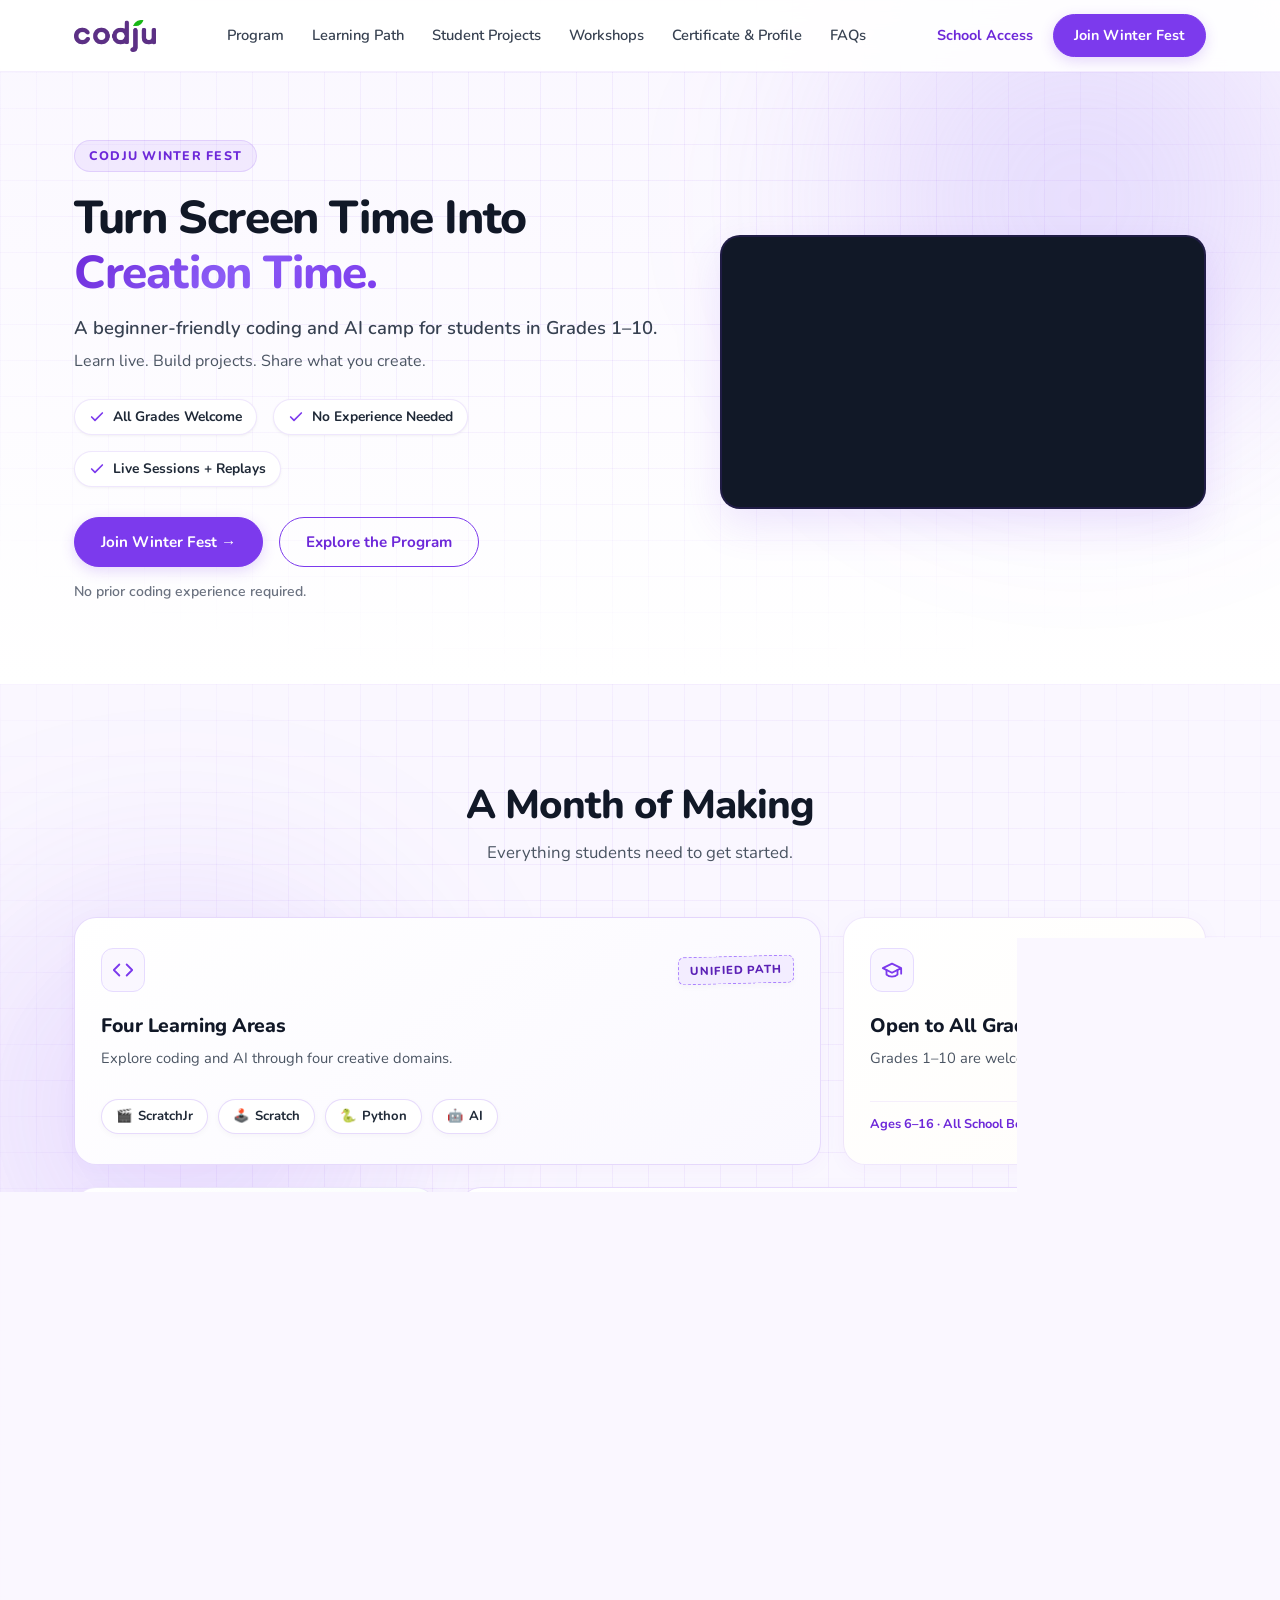
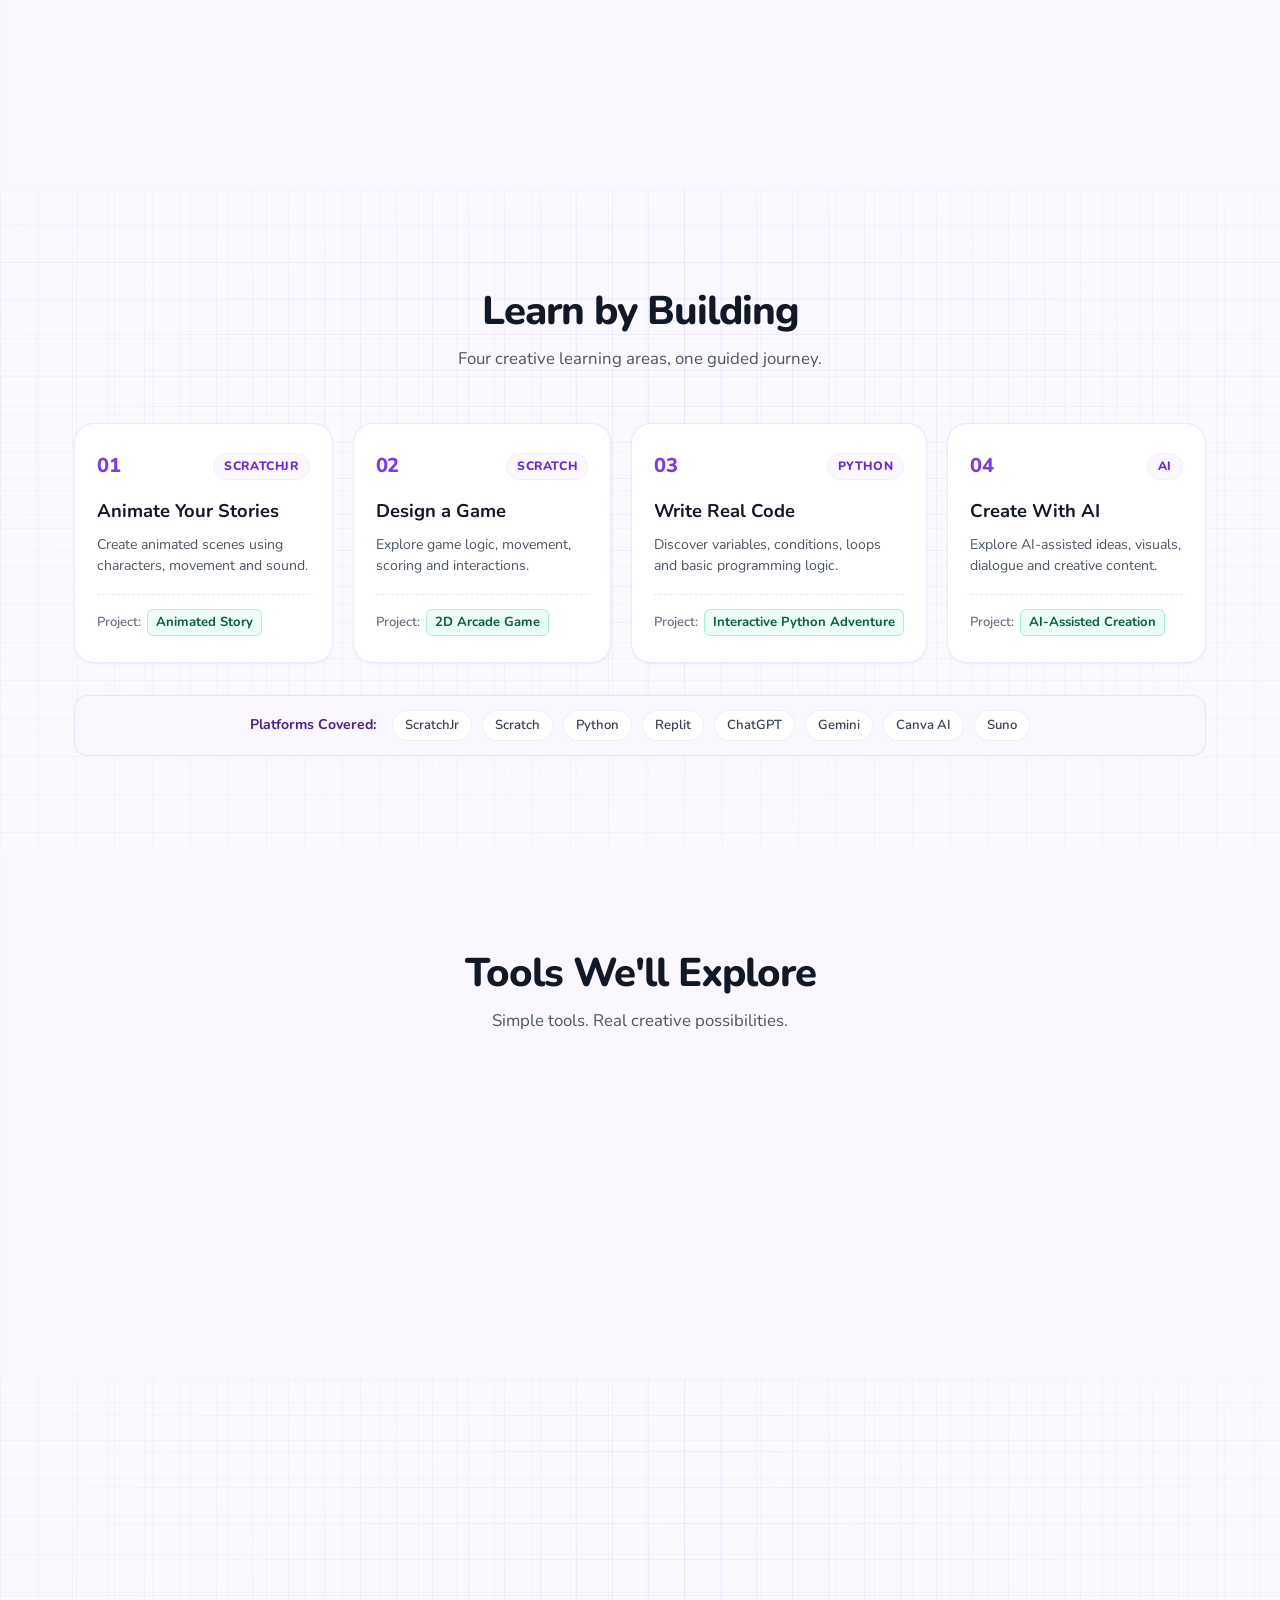
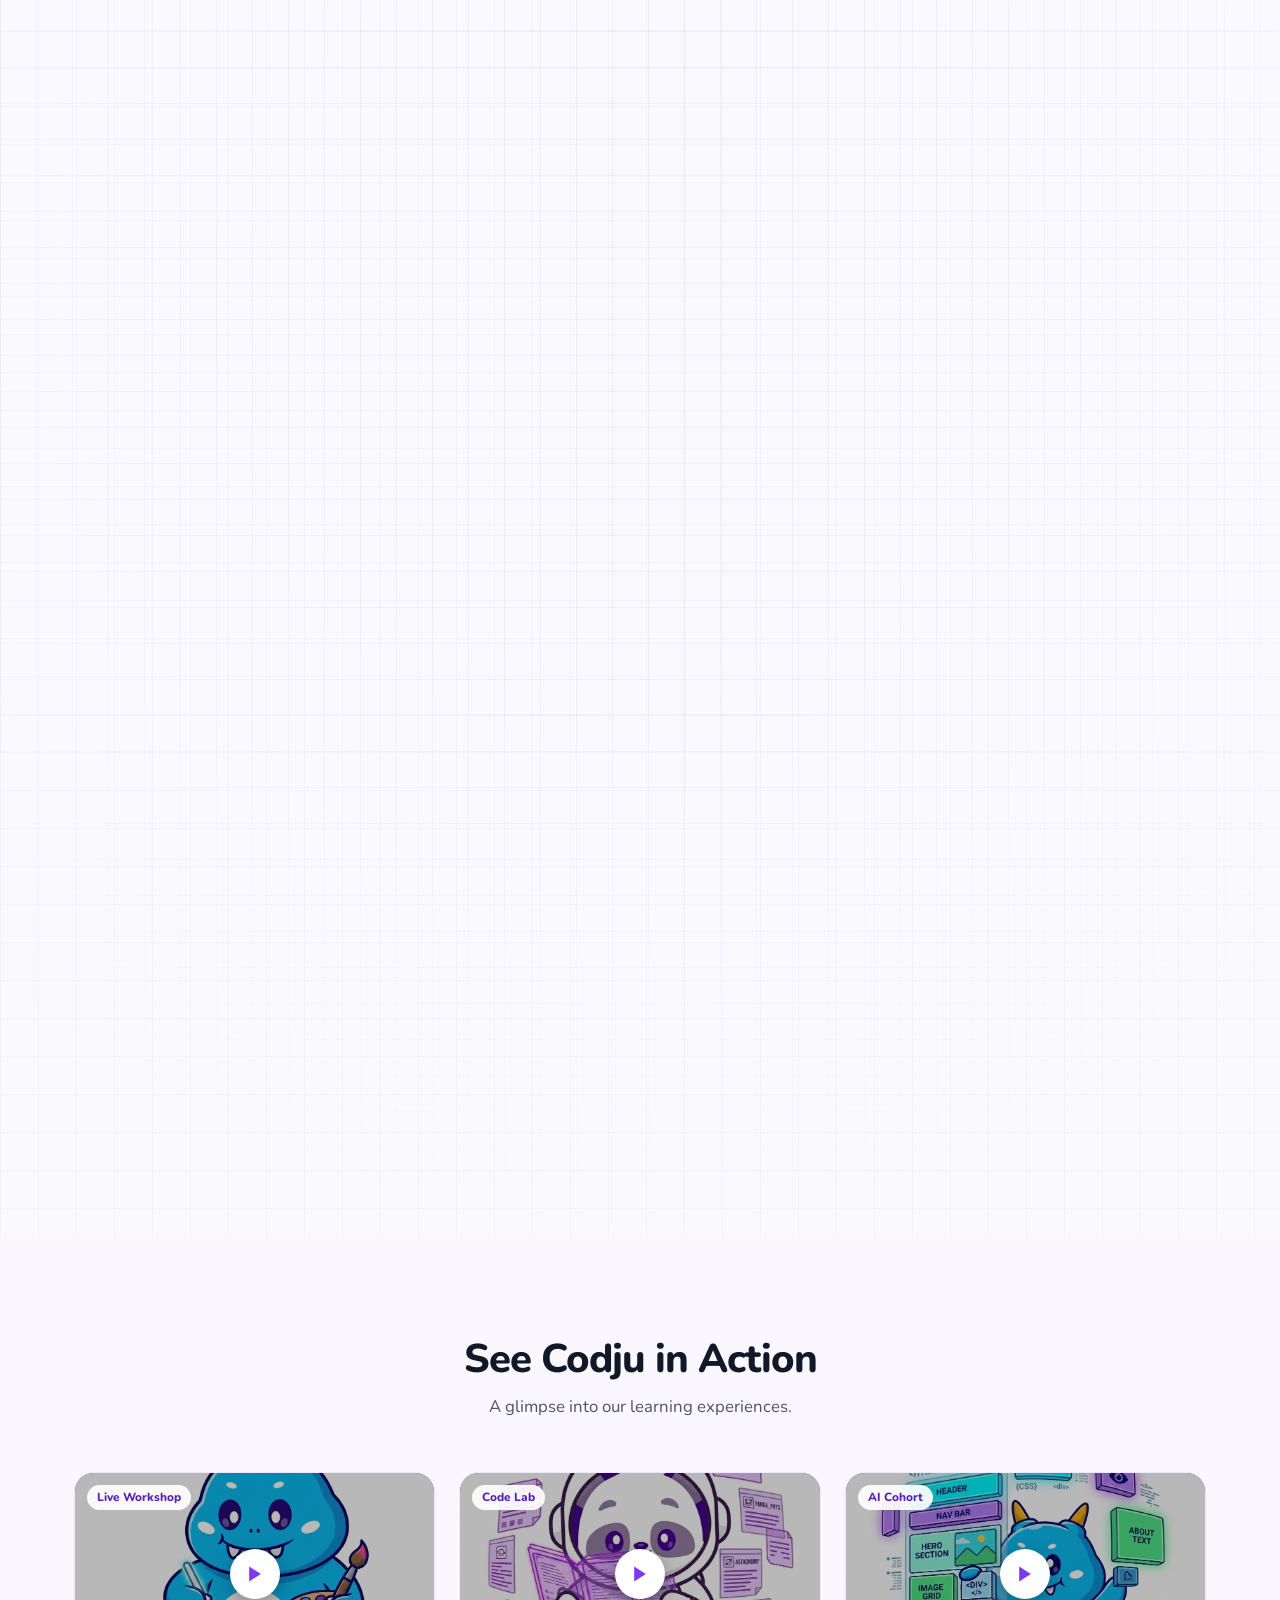
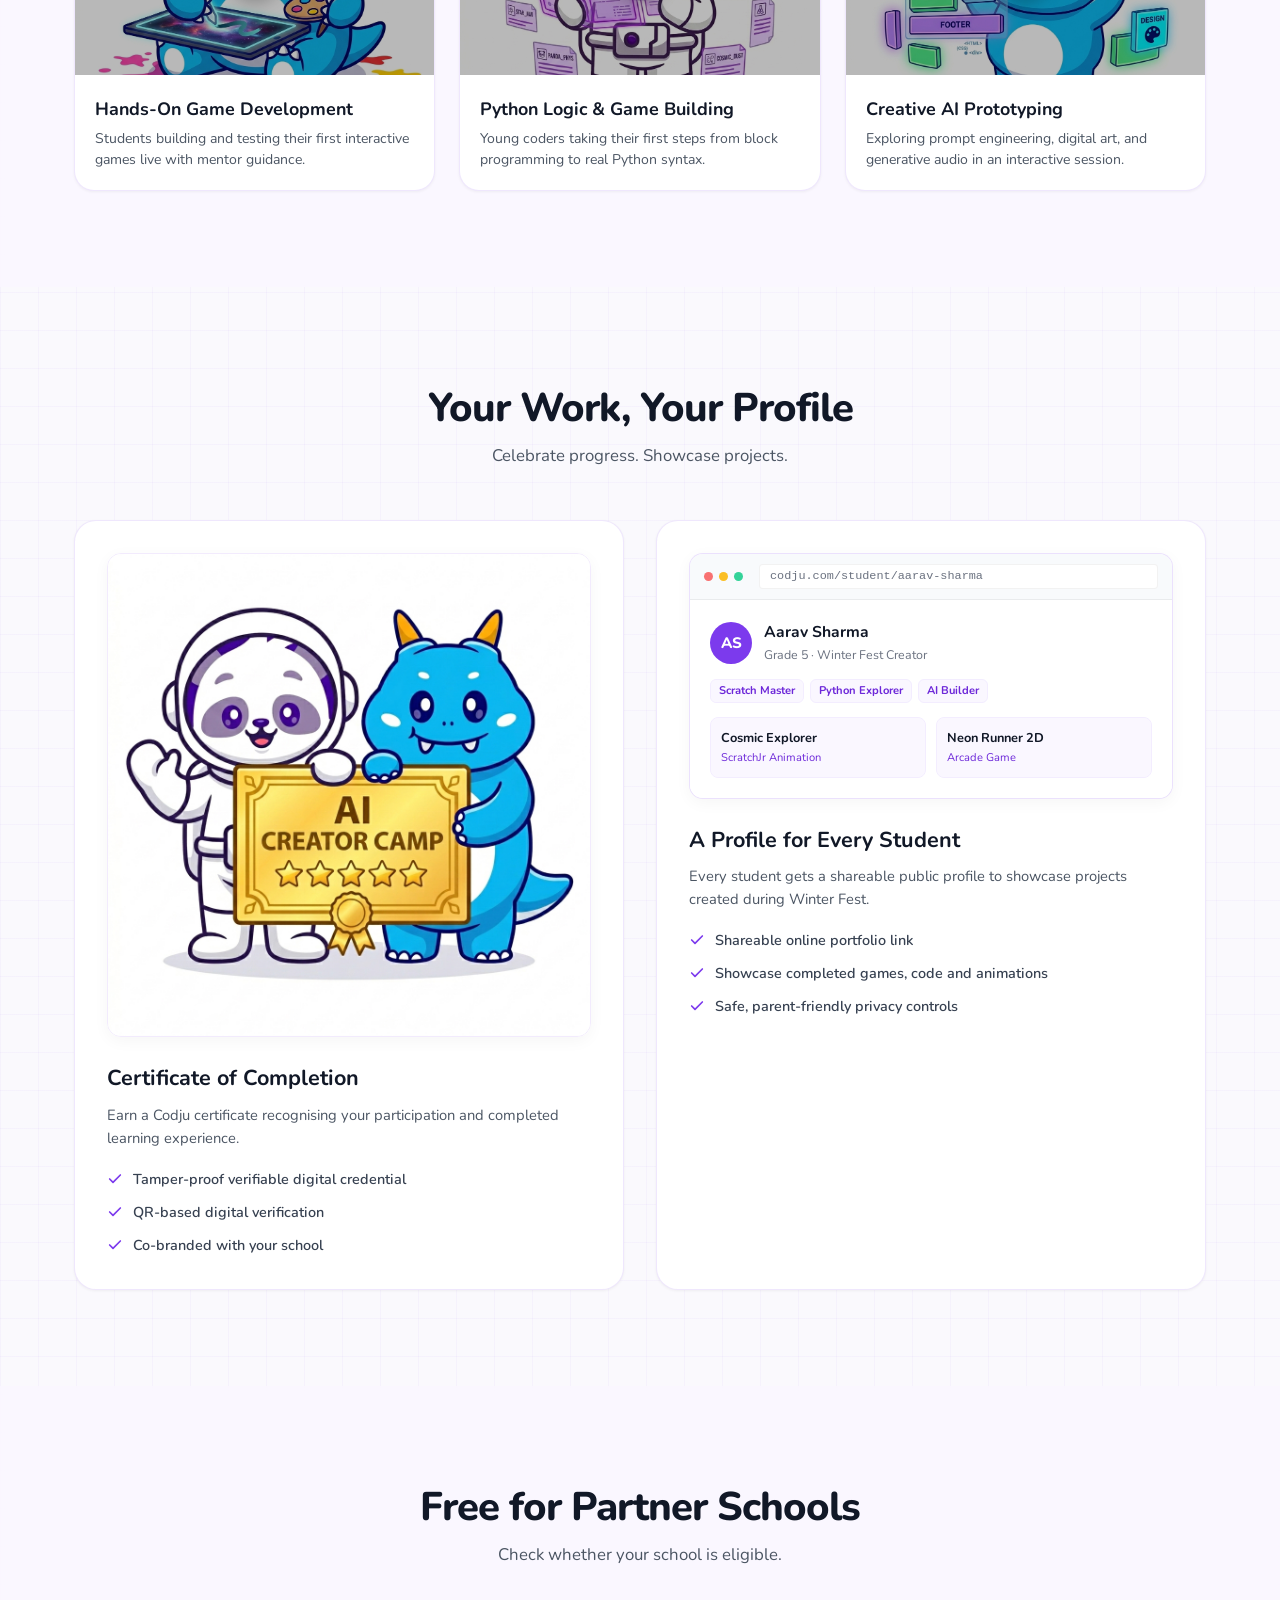
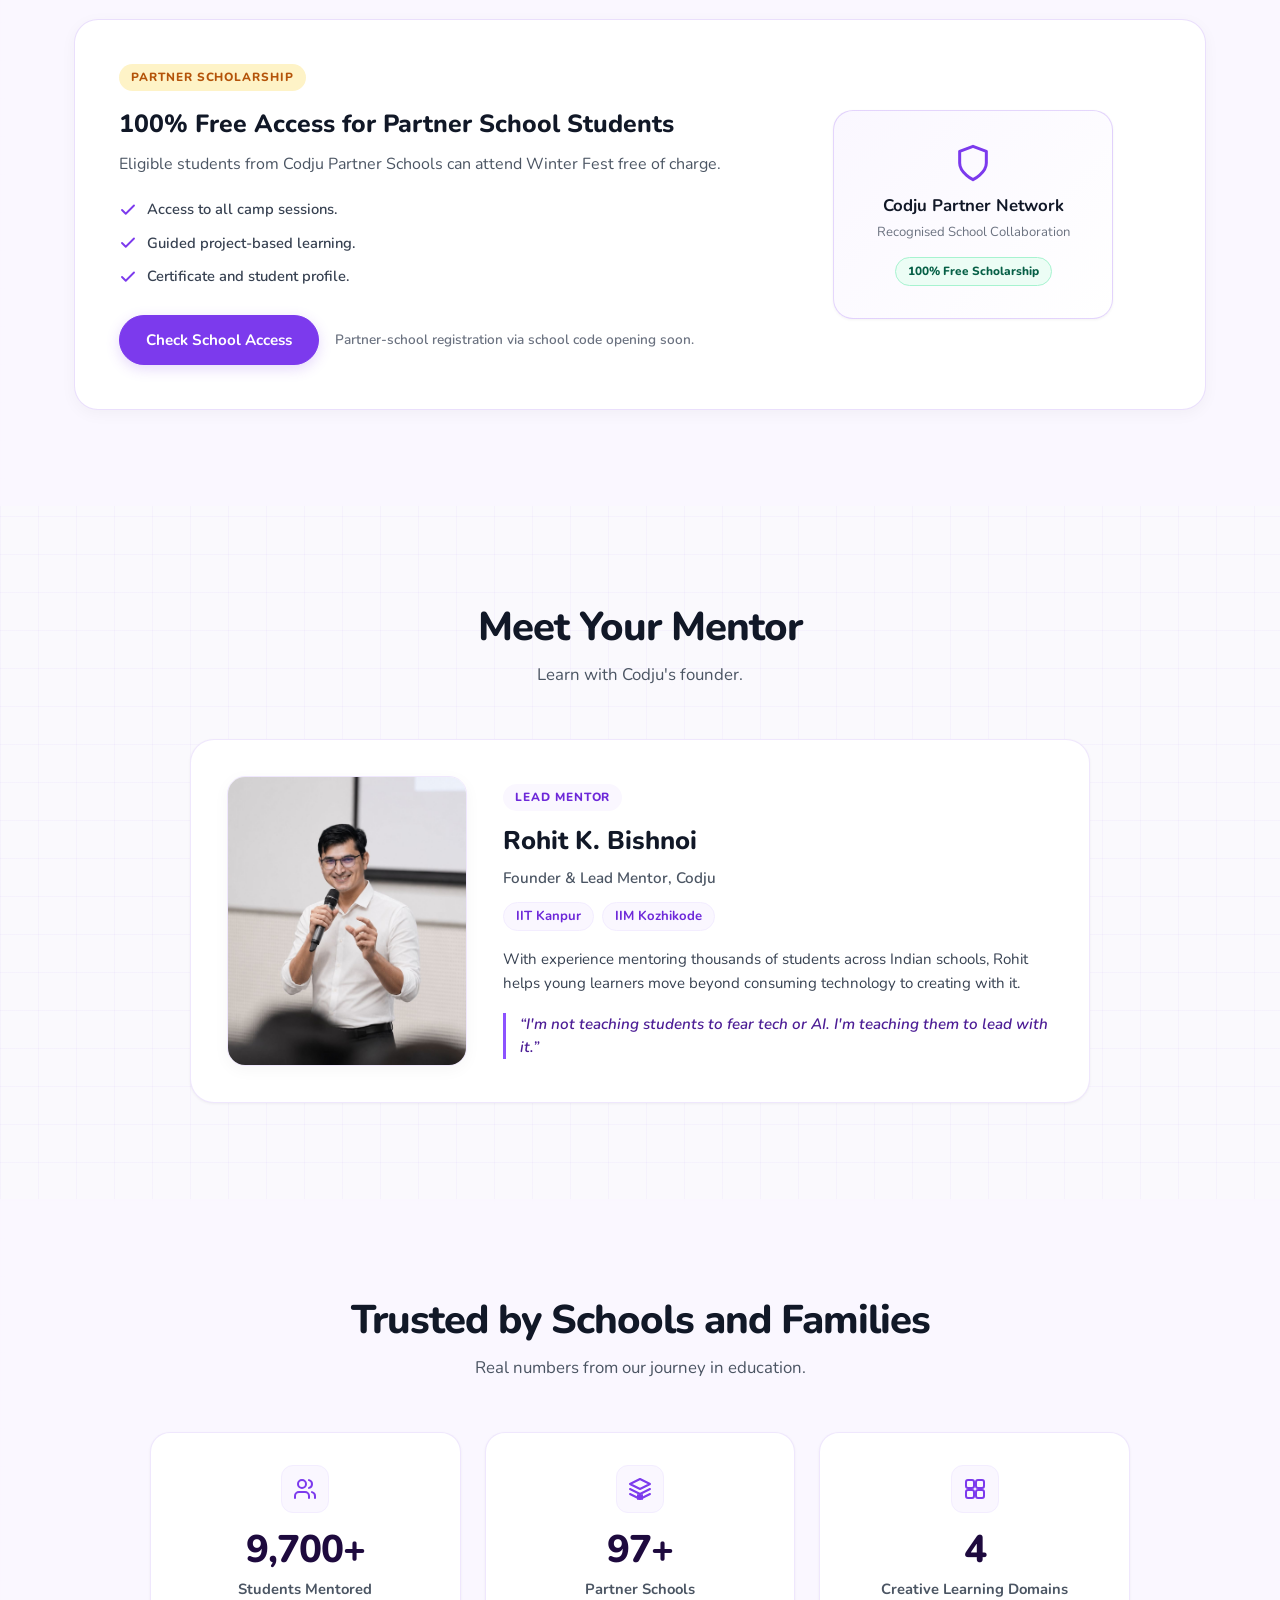
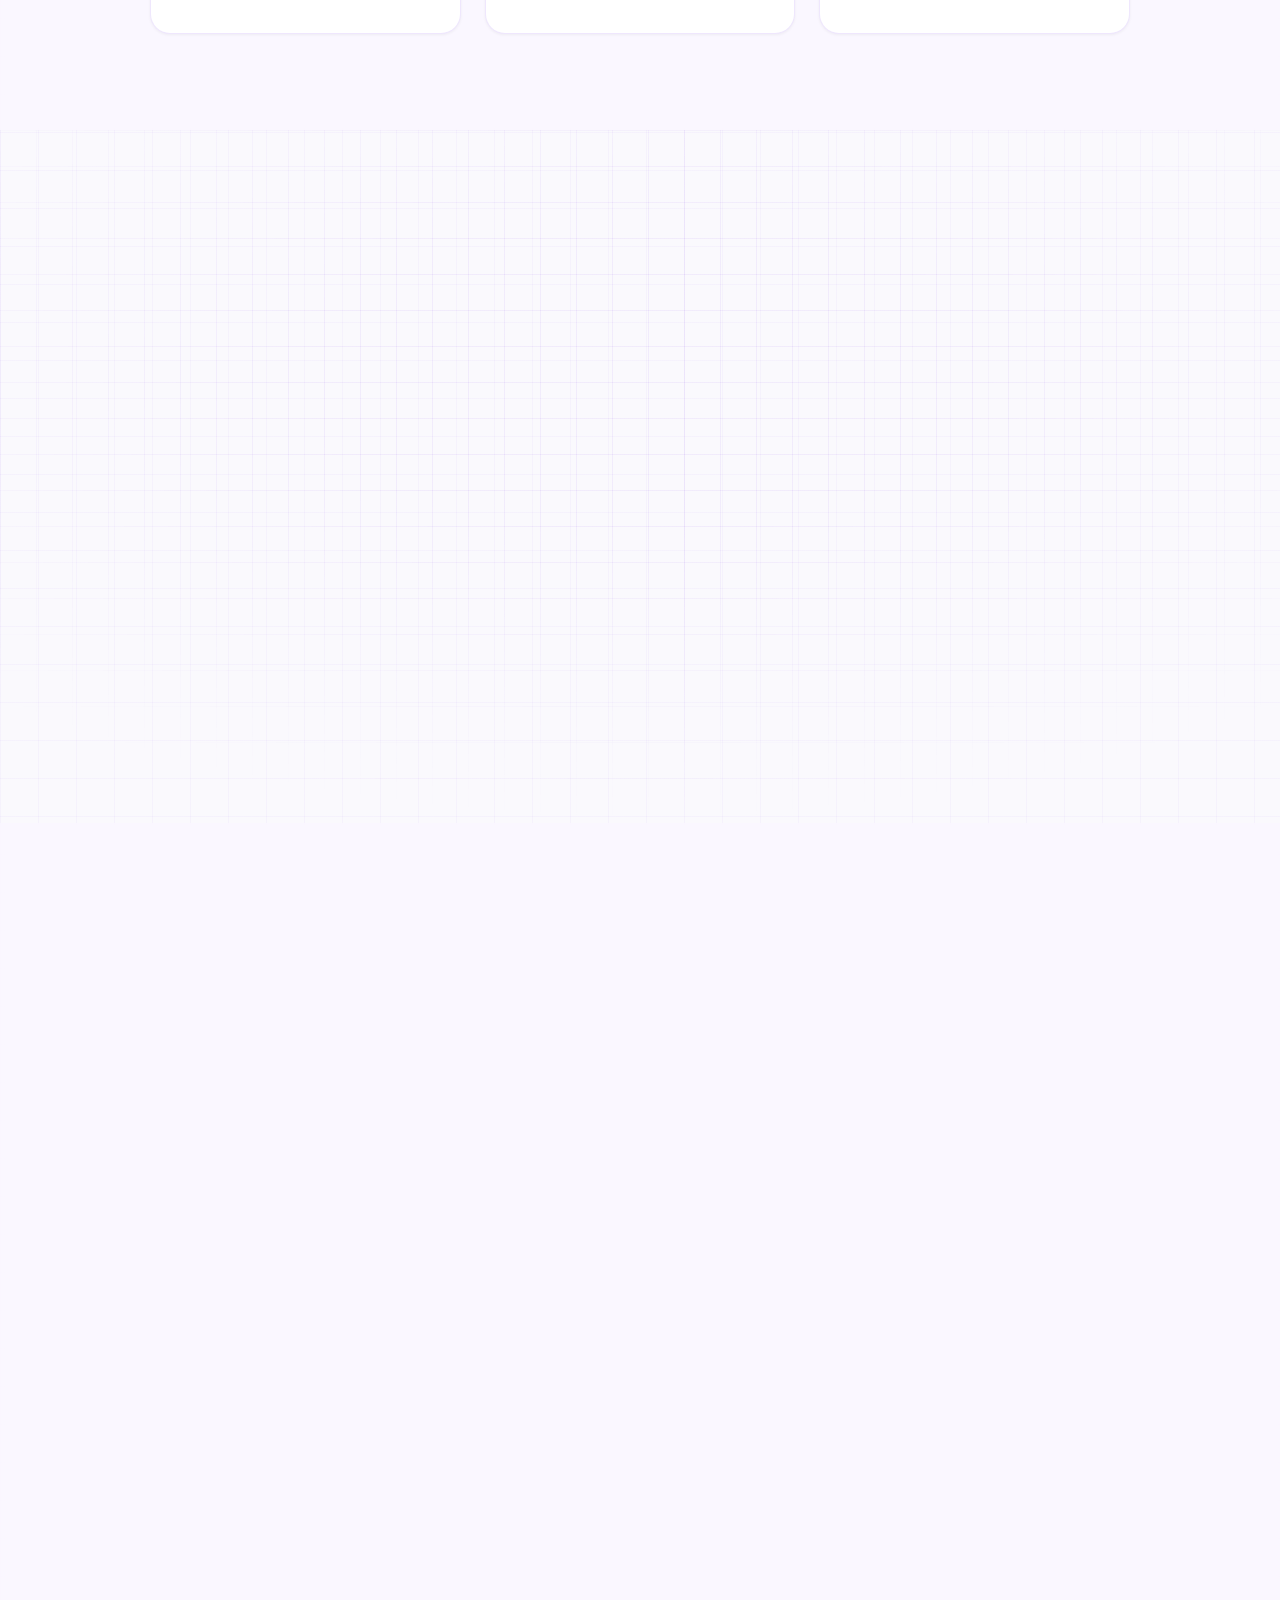
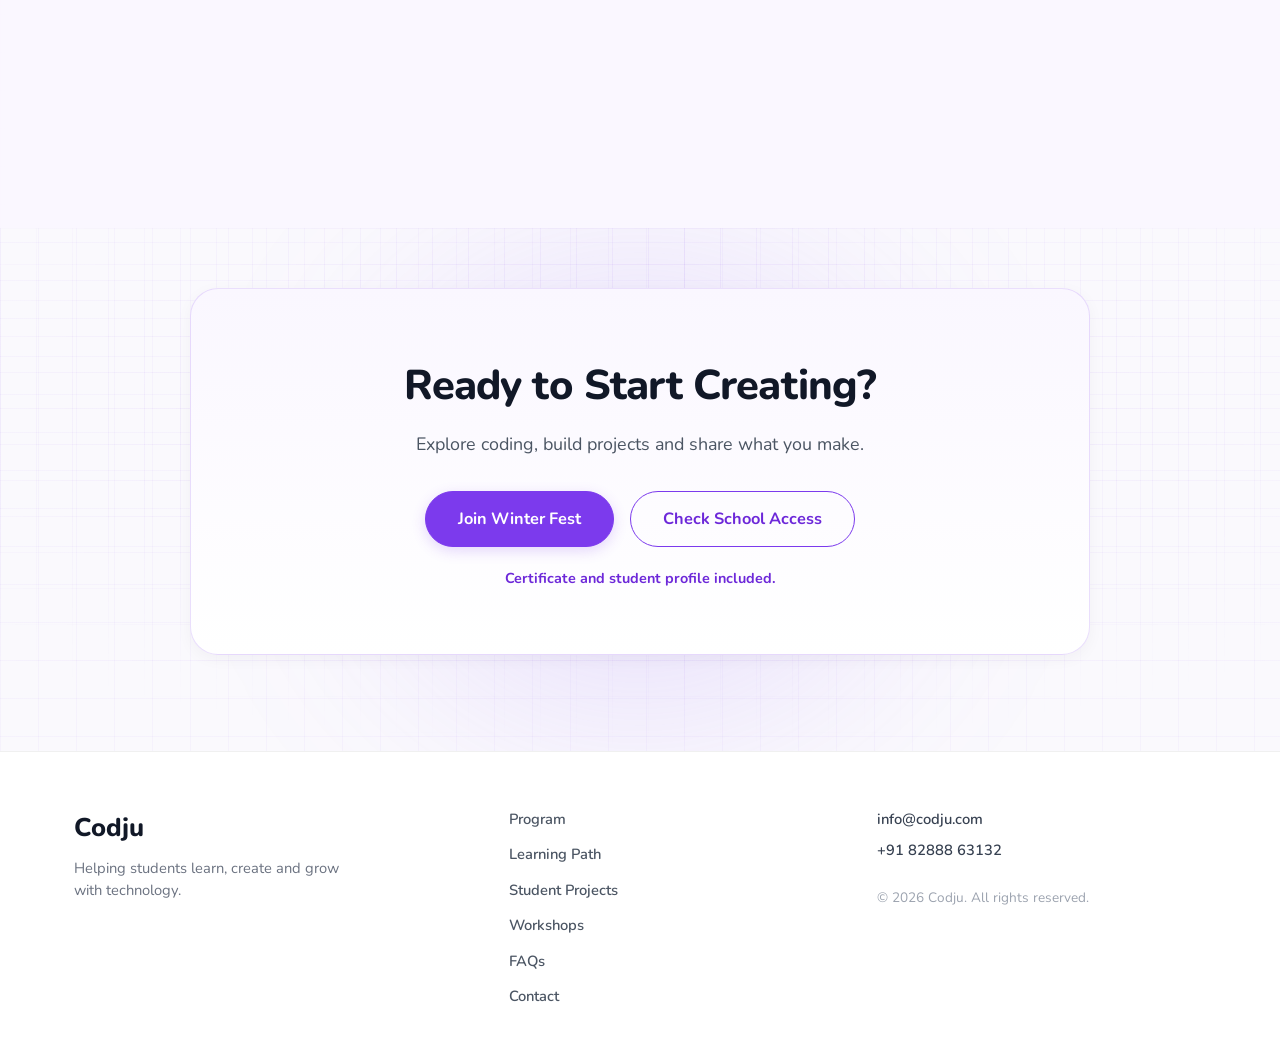
==== index.html @ 0611194a "feat: redesign program glance section into a bento collage grid with background styling" ====
<!DOCTYPE html>
<html lang="en">
<head>
  <meta charset="UTF-8" />
  <meta name="viewport" content="width=device-width, initial-scale=1.0" />
  <title>Codju Winter Fest — Turn Screen Time Into Creation Time</title>
  <meta name="description" content="Codju Winter Fest: A beginner-friendly live coding and AI camp for students in Grades 1–10. Learn ScratchJr, Scratch, Python and AI through hands-on projects." />
  <meta name="keywords" content="Codju Winter Fest, coding camp for kids, ScratchJr, Scratch, Python, AI for school students, winter coding camp, Grades 1-10" />
  <meta name="author" content="Codju" />
  <link rel="canonical" href="https://codju.com/" />
  
  <!-- Open Graph / Facebook -->
  <meta property="og:type" content="website" />
  <meta property="og:url" content="https://codju.com/" />
  <meta property="og:title" content="Codju Winter Fest — Turn Screen Time Into Creation Time" />
  <meta property="og:description" content="A beginner-friendly live coding and AI camp for students in Grades 1–10. 4–5 Live Weekend Sessions on YouTube with hands-on projects." />
  <meta property="og:image" content="assets/DP%20panda.png" />

  <!-- Twitter -->
  <meta property="twitter:card" content="summary_large_image" />
  <meta property="twitter:url" content="https://codju.com/" />
  <meta property="twitter:title" content="Codju Winter Fest — Turn Screen Time Into Creation Time" />
  <meta property="twitter:description" content="A beginner-friendly live coding and AI camp for students in Grades 1–10. 4–5 Live Weekend Sessions on YouTube with hands-on projects." />
  <meta property="twitter:image" content="assets/DP%20panda.png" />

  <!-- Structured Data / JSON-LD -->
  <script type="application/ld+json">
  [
    {
      "@context": "https://schema.org",
      "@type": "Course",
      "name": "Codju Winter Fest",
      "description": "A beginner-friendly live coding and AI camp for students in Grades 1–10 covering ScratchJr, Scratch, Python and AI in dedicated live sessions.",
      "provider": {
        "@type": "Organization",
        "name": "Codju",
        "sameAs": "https://codju.com"
      },
      "offers": {
        "@type": "Offer",
        "price": "999",
        "priceCurrency": "INR"
      }
    }
  ]
  </script>

  <!-- Google Font: Nunito -->
  <link rel="preconnect" href="https://fonts.googleapis.com" />
  <link rel="preconnect" href="https://fonts.gstatic.com" crossorigin />
  <link href="https://fonts.googleapis.com/css2?family=Nunito:wght@400;600;700;800&display=swap" rel="stylesheet" />

  <link rel="stylesheet" href="index.css" />
  <link rel="icon" type="image/png" href="assets/DP%20panda.png" />
</head>
<body>

  <!-- ========== NAVIGATION ========== -->
  <nav class="nav" id="nav">
    <div class="nav__inner">
      <a href="#" class="nav__logo">
        <img src="assets/logo.png" alt="Codju Logo" class="nav__logo-img" />
      </a>

      <ul class="nav__links">
        <li><a href="#program">Program</a></li>
        <li><a href="#curriculum">Learning Path</a></li>
        <li><a href="#projects">Student Projects</a></li>
        <li><a href="#workshops">Workshops</a></li>
        <li><a href="#recognition">Certificate & Profile</a></li>
        <li><a href="#faq">FAQs</a></li>
      </ul>

      <div class="nav__cta">
        <a href="#partner-schools" class="nav__school-link">School Access</a>
        <a href="#pricing" class="btn btn--primary btn--nav">Join Winter Fest</a>
        <button class="nav__mobile-toggle" id="mobileToggle" aria-label="Toggle navigation menu">
          <span></span>
          <span></span>
          <span></span>
        </button>
      </div>
    </div>

    <!-- Mobile Navigation Drawer -->
    <div class="nav__mobile-menu" id="mobileMenu">
      <a href="#program">Program</a>
      <a href="#curriculum">Learning Path</a>
      <a href="#projects">Student Projects</a>
      <a href="#workshops">Workshops</a>
      <a href="#recognition">Certificate & Profile</a>
      <a href="#faq">FAQs</a>
      <a href="#partner-schools" class="nav__mobile-school">School Access</a>
      <a href="#pricing" class="btn btn--primary" style="margin-top: 12px; text-align: center;">Join Winter Fest</a>
    </div>
  </nav>

  <!-- ========== HERO SECTION ========== -->
  <section class="hero" id="hero">
    <div class="bg-grid"></div>
    <div class="ambient-glow ambient-glow--hero"></div>
    <div class="container">
      <div class="hero__grid">
        <!-- Left Column: Copy & CTAs -->
        <div class="hero__content reveal">
          <div class="hero__eyebrow-tag">CODJU WINTER FEST</div>
          <h1 class="hero__title">Turn Screen Time Into <span class="text-accent-purple">Creation Time.</span></h1>
          <p class="hero__subtitle">A beginner-friendly coding and AI camp for students in Grades 1–10.</p>
          <p class="hero__supporting">Learn live. Build projects. Share what you create.</p>

          <!-- 3 Short Trust Points -->
          <div class="hero__trust-points">
            <div class="trust-point">
              <svg aria-hidden="true" xmlns="http://www.w3.org/2000/svg" width="16" height="16" viewBox="0 0 24 24" fill="none" stroke="currentColor" stroke-width="2.5" stroke-linecap="round" stroke-linejoin="round" class="trust-icon"><polyline points="20 6 9 17 4 12"/></svg>
              <span>All Grades Welcome</span>
            </div>
            <div class="trust-point">
              <svg aria-hidden="true" xmlns="http://www.w3.org/2000/svg" width="16" height="16" viewBox="0 0 24 24" fill="none" stroke="currentColor" stroke-width="2.5" stroke-linecap="round" stroke-linejoin="round" class="trust-icon"><polyline points="20 6 9 17 4 12"/></svg>
              <span>No Experience Needed</span>
            </div>
            <div class="trust-point">
              <svg aria-hidden="true" xmlns="http://www.w3.org/2000/svg" width="16" height="16" viewBox="0 0 24 24" fill="none" stroke="currentColor" stroke-width="2.5" stroke-linecap="round" stroke-linejoin="round" class="trust-icon"><polyline points="20 6 9 17 4 12"/></svg>
              <span>Live Sessions + Replays</span>
            </div>
          </div>

          <!-- CTAs -->
          <div class="hero__cta-group">
            <a href="#pricing" class="btn btn--primary btn--hero">Join Winter Fest &rarr;</a>
            <a href="#program" class="btn btn--outline btn--hero">Explore the Program</a>
          </div>
          <p class="hero__reassurance">No prior coding experience required.</p>
        </div>

        <!-- Right Column: Workshop Video / Student Creation Visual -->
        <div class="hero__visual reveal reveal-delay-1">
          <div class="hero__video-wrapper">
            <iframe id="hero-youtube-video" width="100%" height="100%" src="https://www.youtube.com/embed/xoCqW-ngJDQ?enablejsapi=1&controls=1&rel=0&vq=hd1080&playsinline=1&autoplay=1&mute=1" title="Codju Winter Fest Workshop Preview" frameborder="0" allow="accelerometer; autoplay; clipboard-write; encrypted-media; gyroscope; picture-in-picture; web-share" referrerpolicy="strict-origin-when-cross-origin" allowfullscreen></iframe>
          </div>
        </div>
      </div>
    </div>
  </section>

  <!-- ========== PROGRAM AT A GLANCE (Collage Bento Layout) ========== -->
  <section class="section section--light" id="program">
    <div class="bg-grid"></div>
    <div class="ambient-glow ambient-glow--program"></div>
    <div class="container">
      <div class="section-header reveal">
        <h2 class="section-header__title">A Month of Making</h2>
        <p class="section-header__subtitle">Everything students need to get started.</p>
      </div>

      <!-- Collage Bento Grid -->
      <div class="collage-grid">
        
        <!-- Collage Card 1 (Span 4 of 6: Four Learning Areas) -->
        <div class="collage-card collage-card--featured reveal">
          <div class="collage-card__top">
            <div class="collage-card__icon">
              <svg aria-hidden="true" xmlns="http://www.w3.org/2000/svg" width="22" height="22" viewBox="0 0 24 24" fill="none" stroke="currentColor" stroke-width="2" stroke-linecap="round" stroke-linejoin="round"><polyline points="16 18 22 12 16 6"/><polyline points="8 6 2 12 8 18"/></svg>
            </div>
            <span class="collage-sticker collage-sticker--purple">UNIFIED PATH</span>
          </div>
          <h3 class="collage-card__title">Four Learning Areas</h3>
          <p class="collage-card__desc">Explore coding and AI through four creative domains.</p>
          
          <!-- Collage Interactive Strip -->
          <div class="collage-strip">
            <div class="collage-pill"><span>🎬</span> ScratchJr</div>
            <div class="collage-pill"><span>🕹️</span> Scratch</div>
            <div class="collage-pill"><span>🐍</span> Python</div>
            <div class="collage-pill"><span>🤖</span> AI</div>
          </div>
        </div>

        <!-- Collage Card 2 (Span 2 of 6: Open to All Grades) -->
        <div class="collage-card collage-card--badge-heavy reveal reveal-delay-1">
          <div class="collage-card__top">
            <div class="collage-card__icon">
              <svg aria-hidden="true" xmlns="http://www.w3.org/2000/svg" width="22" height="22" viewBox="0 0 24 24" fill="none" stroke="currentColor" stroke-width="2" stroke-linecap="round" stroke-linejoin="round"><path d="M22 10v6M2 10l10-5 10 5-10 5z"/><path d="M6 12v5c3 3 9 3 12 0v-5"/></svg>
            </div>
            <span class="collage-sticker collage-sticker--amber">GRADES 1–10</span>
          </div>
          <h3 class="collage-card__title">Open to All Grades</h3>
          <p class="collage-card__desc">Grades 1–10 are welcome.</p>
          <div class="collage-mini-note">Ages 6–16 · All School Boards</div>
        </div>

        <!-- Collage Card 3 (Span 2 of 6: Beginner Friendly) -->
        <div class="collage-card reveal reveal-delay-2">
          <div class="collage-card__top">
            <div class="collage-card__icon">
              <svg aria-hidden="true" xmlns="http://www.w3.org/2000/svg" width="22" height="22" viewBox="0 0 24 24" fill="none" stroke="currentColor" stroke-width="2" stroke-linecap="round" stroke-linejoin="round"><polygon points="12 2 15.09 8.26 22 9.27 17 14.14 18.18 21.02 12 17.77 5.82 21.02 7 14.14 2 9.27 8.91 8.26 12 2"/></svg>
            </div>
            <span class="collage-sticker collage-sticker--green">ZERO EXPERIENCE</span>
          </div>
          <h3 class="collage-card__title">Beginner Friendly</h3>
          <p class="collage-card__desc">Start without coding experience.</p>
          <div class="collage-mini-note">Step-by-Step Fundamentals</div>
        </div>

        <!-- Collage Card 4 (Span 4 of 6: Projects & Recognition) -->
        <div class="collage-card collage-card--featured reveal reveal-delay-3">
          <div class="collage-card__top">
            <div class="collage-card__icon">
              <svg aria-hidden="true" xmlns="http://www.w3.org/2000/svg" width="22" height="22" viewBox="0 0 24 24" fill="none" stroke="currentColor" stroke-width="2" stroke-linecap="round" stroke-linejoin="round"><circle cx="12" cy="8" r="6"/><path d="M15.477 12.89 17 22l-5-3-5 3 1.523-9.11"/></svg>
            </div>
            <span class="collage-sticker collage-sticker--purple">TANGIBLE PROOF</span>
          </div>
          <h3 class="collage-card__title">Projects & Recognition</h3>
          <p class="collage-card__desc">Showcase your work and progress with verified credentials.</p>
          
          <div class="collage-stickers-wrap">
            <span class="collage-badge-sticker collage-badge-sticker--1">📜 QR-Verified Certificate</span>
            <span class="collage-badge-sticker collage-badge-sticker--2">🌟 Public Student Profile</span>
          </div>
        </div>

        <!-- Collage Card 5 (Span 3 of 6: Live Weekend Sessions) -->
        <div class="collage-card reveal">
          <div class="collage-card__top">
            <div class="collage-card__icon">
              <svg aria-hidden="true" xmlns="http://www.w3.org/2000/svg" width="22" height="22" viewBox="0 0 24 24" fill="none" stroke="currentColor" stroke-width="2" stroke-linecap="round" stroke-linejoin="round"><rect width="20" height="15" x="2" y="3" rx="2"/><polyline points="8 21 12 17 16 21"/></svg>
            </div>
            <div class="live-status-pill">
              <span class="live-status-dot"></span>
              <span>LIVE ON YOUTUBE</span>
            </div>
          </div>
          <h3 class="collage-card__title">Live Weekend Sessions</h3>
          <p class="collage-card__desc">Learn with guided instruction.</p>
          <div class="collage-mini-note">Interactive Live Chat & Q&A</div>
        </div>

        <!-- Collage Card 6 (Span 3 of 6: Replay Access) -->
        <div class="collage-card reveal reveal-delay-1">
          <div class="collage-card__top">
            <div class="collage-card__icon">
              <svg aria-hidden="true" xmlns="http://www.w3.org/2000/svg" width="22" height="22" viewBox="0 0 24 24" fill="none" stroke="currentColor" stroke-width="2" stroke-linecap="round" stroke-linejoin="round"><circle cx="12" cy="12" r="10"/><polyline points="12 6 12 12 16 14"/></svg>
            </div>
            <span class="collage-sticker collage-sticker--gray">24/7 ACCESS</span>
          </div>
          <h3 class="collage-card__title">Replay Access</h3>
          <p class="collage-card__desc">Revisit lessons whenever needed.</p>
          <div class="collage-mini-note">Watch at Your Own Pace</div>
        </div>

      </div>
    </div>
  </section>

  <!-- ========== LEARNING PATH ========== -->
  <section class="section" id="curriculum">
    <div class="bg-grid"></div>
    <div class="container">
      <div class="section-header reveal">
        <h2 class="section-header__title">Learn by Building</h2>
        <p class="section-header__subtitle">Four creative learning areas, one guided journey.</p>
      </div>

      <!-- 4 Stages Grid -->
      <div class="learning-stages-grid">
        <!-- Stage 01 -->
        <div class="stage-card reveal">
          <div class="stage-card__header">
            <span class="stage-card__number">01</span>
            <span class="stage-card__domain">ScratchJr</span>
          </div>
          <h3 class="stage-card__title">Animate Your Stories</h3>
          <p class="stage-card__desc">Create animated scenes using characters, movement and sound.</p>
          <div class="stage-card__outcome">
            <span class="outcome-label">Project:</span>
            <span class="outcome-value">Animated Story</span>
          </div>
        </div>

        <!-- Stage 02 -->
        <div class="stage-card reveal reveal-delay-1">
          <div class="stage-card__header">
            <span class="stage-card__number">02</span>
            <span class="stage-card__domain">Scratch</span>
          </div>
          <h3 class="stage-card__title">Design a Game</h3>
          <p class="stage-card__desc">Explore game logic, movement, scoring and interactions.</p>
          <div class="stage-card__outcome">
            <span class="outcome-label">Project:</span>
            <span class="outcome-value">2D Arcade Game</span>
          </div>
        </div>

        <!-- Stage 03 -->
        <div class="stage-card reveal reveal-delay-2">
          <div class="stage-card__header">
            <span class="stage-card__number">03</span>
            <span class="stage-card__domain">Python</span>
          </div>
          <h3 class="stage-card__title">Write Real Code</h3>
          <p class="stage-card__desc">Discover variables, conditions, loops and basic programming logic.</p>
          <div class="stage-card__outcome">
            <span class="outcome-label">Project:</span>
            <span class="outcome-value">Interactive Python Adventure</span>
          </div>
        </div>

        <!-- Stage 04 -->
        <div class="stage-card reveal reveal-delay-3">
          <div class="stage-card__header">
            <span class="stage-card__number">04</span>
            <span class="stage-card__domain">AI</span>
          </div>
          <h3 class="stage-card__title">Create With AI</h3>
          <p class="stage-card__desc">Explore AI-assisted ideas, visuals, dialogue and creative content.</p>
          <div class="stage-card__outcome">
            <span class="outcome-label">Project:</span>
            <span class="outcome-value">AI-Assisted Creation</span>
          </div>
        </div>
      </div>

      <!-- Platforms Chips Bar -->
      <div class="platforms-bar reveal">
        <span class="platforms-bar__label">Platforms Covered:</span>
        <div class="platforms-bar__chips">
          <span class="platform-chip">ScratchJr</span>
          <span class="platform-chip">Scratch</span>
          <span class="platform-chip">Python</span>
          <span class="platform-chip">Replit</span>
          <span class="platform-chip">ChatGPT</span>
          <span class="platform-chip">Gemini</span>
          <span class="platform-chip">Canva AI</span>
          <span class="platform-chip">Suno</span>
        </div>
      </div>
    </div>
  </section>

  <!-- ========== TOOLS AND CREATIVE STACK ========== -->
  <section class="section section--light" id="tools">
    <div class="container">
      <div class="section-header reveal">
        <h2 class="section-header__title">Tools We'll Explore</h2>
        <p class="section-header__subtitle">Simple tools. Real creative possibilities.</p>
      </div>

      <!-- 4 Compact Category Cards -->
      <div class="tools-compact-grid">
        <!-- Tool 1 -->
        <div class="tool-compact-card reveal">
          <div class="tool-compact-card__icon">
            <svg aria-hidden="true" xmlns="http://www.w3.org/2000/svg" width="22" height="22" viewBox="0 0 24 24" fill="none" stroke="currentColor" stroke-width="2" stroke-linecap="round" stroke-linejoin="round"><polygon points="5 3 19 12 5 21 5 3"/></svg>
          </div>
          <h3 class="tool-compact-card__title">Animation</h3>
          <p class="tool-compact-card__desc">ScratchJr · Create animated stories.</p>
        </div>

        <!-- Tool 2 -->
        <div class="tool-compact-card reveal reveal-delay-1">
          <div class="tool-compact-card__icon">
            <svg aria-hidden="true" xmlns="http://www.w3.org/2000/svg" width="22" height="22" viewBox="0 0 24 24" fill="none" stroke="currentColor" stroke-width="2" stroke-linecap="round" stroke-linejoin="round"><polygon points="6 3 18 3 18 21 6 21"/><line x1="10" y1="8" x2="14" y2="8"/><line x1="10" y1="12" x2="14" y2="12"/><line x1="10" y1="16" x2="14" y2="16"/></svg>
          </div>
          <h3 class="tool-compact-card__title">Game Development</h3>
          <p class="tool-compact-card__desc">Scratch · Build a playable game.</p>
        </div>

        <!-- Tool 3 -->
        <div class="tool-compact-card reveal reveal-delay-2">
          <div class="tool-compact-card__icon">
            <svg aria-hidden="true" xmlns="http://www.w3.org/2000/svg" width="22" height="22" viewBox="0 0 24 24" fill="none" stroke="currentColor" stroke-width="2" stroke-linecap="round" stroke-linejoin="round"><polyline points="16 18 22 12 16 6"/><polyline points="8 6 2 12 8 18"/></svg>
          </div>
          <h3 class="tool-compact-card__title">Programming</h3>
          <p class="tool-compact-card__desc">Python + Replit · Write and run code.</p>
        </div>

        <!-- Tool 4 -->
        <div class="tool-compact-card reveal reveal-delay-3">
          <div class="tool-compact-card__icon">
            <svg aria-hidden="true" xmlns="http://www.w3.org/2000/svg" width="22" height="22" viewBox="0 0 24 24" fill="none" stroke="currentColor" stroke-width="2" stroke-linecap="round" stroke-linejoin="round"><path d="M12 2a4 4 0 0 0-4 4v1a4 4 0 0 0 8 0V6a4 4 0 0 0-4-4Z"/><path d="M16 14a4 4 0 0 1-8 0v-1a4 4 0 0 1 8 0v1Z"/><path d="M19 12a7 7 0 0 1-14 0"/></svg>
          </div>
          <h3 class="tool-compact-card__title">Artificial Intelligence</h3>
          <p class="tool-compact-card__desc">ChatGPT, Gemini, Canva AI and Suno · Explore ideas, visuals and sound.</p>
        </div>
      </div>
    </div>
  </section>

  <!-- ========== STUDENT PROJECTS SHOWCASE ========== -->
  <section class="section" id="projects">
    <div class="bg-grid"></div>
    <div class="container">
      <div class="section-header reveal">
        <h2 class="section-header__title">Projects Made by Students</h2>
        <p class="section-header__subtitle">Real creations. Real learning.</p>
      </div>

      <!-- Projects Grid (2x2 layout on desktop, 1-col on mobile) -->
      <div class="projects-grid">
        <!-- Project 1 -->
        <div class="project-card reveal" data-project-id="project-1">
          <div class="project-card__media">
            <img src="assets/day1.png" alt="Cosmic Explorer Animated Story Preview" class="project-card__img" loading="lazy" />
            <span class="project-card__badge">ScratchJr</span>
          </div>
          <div class="project-card__body">
            <div class="project-card__meta">
              <span class="student-name">Aarav S.</span>
              <span class="student-dot">·</span>
              <span class="student-grade">Grade 3</span>
            </div>
            <h3 class="project-card__title">Cosmic Explorer Storybook</h3>
            <p class="project-card__desc">A multi-scene animated adventure following an astronaut navigating deep space with voiceovers and sound effects.</p>
            <div class="project-card__tools">
              <span class="tool-chip">ScratchJr</span>
              <span class="tool-chip">Audio FX</span>
              <span class="tool-chip">Visual Blocks</span>
            </div>
            <button type="button" class="btn btn--text project-trigger" data-project="0">View Project &rarr;</button>
          </div>
        </div>

        <!-- Project 2 -->
        <div class="project-card reveal reveal-delay-1" data-project-id="project-2">
          <div class="project-card__media">
            <img src="assets/day2.png" alt="Neon Runner 2D Arcade Game Preview" class="project-card__img" loading="lazy" />
            <span class="project-card__badge">Scratch</span>
          </div>
          <div class="project-card__body">
            <div class="project-card__meta">
              <span class="student-name">Ananya K.</span>
              <span class="student-dot">·</span>
              <span class="student-grade">Grade 6</span>
            </div>
            <h3 class="project-card__title">Neon Runner 2D Arcade</h3>
            <p class="project-card__desc">A playable side-scrolling platformer with jump physics, obstacle collision detection, and a live scoring system.</p>
            <div class="project-card__tools">
              <span class="tool-chip">Scratch 3.0</span>
              <span class="tool-chip">Physics</span>
              <span class="tool-chip">Game Logic</span>
            </div>
            <button type="button" class="btn btn--text project-trigger" data-project="1">View Project &rarr;</button>
          </div>
        </div>

        <!-- Project 3 -->
        <div class="project-card reveal reveal-delay-2" data-project-id="project-3">
          <div class="project-card__media">
            <img src="assets/day3.png" alt="Realm of Eldoria Python Game Preview" class="project-card__img" loading="lazy" />
            <span class="project-card__badge">Python</span>
          </div>
          <div class="project-card__body">
            <div class="project-card__meta">
              <span class="student-name">Rohan M.</span>
              <span class="student-dot">·</span>
              <span class="student-grade">Grade 8</span>
            </div>
            <h3 class="project-card__title">Realm of Eldoria (Python RPG)</h3>
            <p class="project-card__desc">A text adventure built in Python with dynamic decision branching, character inventory, and combat logic loops.</p>
            <div class="project-card__tools">
              <span class="tool-chip">Python 3</span>
              <span class="tool-chip">Replit</span>
              <span class="tool-chip">Conditionals</span>
            </div>
            <button type="button" class="btn btn--text project-trigger" data-project="2">View Project &rarr;</button>
          </div>
        </div>

        <!-- Project 4 -->
        <div class="project-card reveal reveal-delay-3" data-project-id="project-4">
          <div class="project-card__media">
            <img src="assets/day4.png" alt="StudyQuest AI Assistant Project Preview" class="project-card__img" loading="lazy" />
            <span class="project-card__badge">AI</span>
          </div>
          <div class="project-card__body">
            <div class="project-card__meta">
              <span class="student-name">Diya P.</span>
              <span class="student-dot">·</span>
              <span class="student-grade">Grade 7</span>
            </div>
            <h3 class="project-card__title">StudyQuest AI Assistant</h3>
            <p class="project-card__desc">A personalized study companion created using guided prompt chains, AI visual flashcards, and custom background music.</p>
            <div class="project-card__tools">
              <span class="tool-chip">ChatGPT</span>
              <span class="tool-chip">Canva AI</span>
              <span class="tool-chip">Suno</span>
            </div>
            <button type="button" class="btn btn--text project-trigger" data-project="3">View Project &rarr;</button>
          </div>
        </div>
      </div>
    </div>
  </section>

  <!-- ========== PAST WORKSHOPS AND CAMP VIDEOS ========== -->
  <section class="section section--light" id="workshops">
    <div class="container">
      <div class="section-header reveal">
        <h2 class="section-header__title">See Codju in Action</h2>
        <p class="section-header__subtitle">A glimpse into our learning experiences.</p>
      </div>

      <div class="videos-grid">
        <!-- Video Card 1 -->
        <div class="video-card reveal" data-video-url="https://www.youtube.com/embed/xoCqW-ngJDQ">
          <div class="video-card__thumb-wrap">
            <img src="assets/day2.png" alt="Live Game Building Workshop Thumbnail" class="video-card__thumb" loading="lazy" />
            <div class="video-card__overlay">
              <div class="video-card__play-btn">
                <svg aria-hidden="true" xmlns="http://www.w3.org/2000/svg" width="20" height="20" viewBox="0 0 24 24" fill="currentColor"><polygon points="5 3 19 12 5 21 5 3"/></svg>
              </div>
            </div>
            <span class="video-card__label">Live Workshop</span>
          </div>
          <div class="video-card__content">
            <h3 class="video-card__title">Hands-On Game Development</h3>
            <p class="video-card__desc">Students building and testing their first interactive games live with mentor guidance.</p>
          </div>
        </div>

        <!-- Video Card 2 -->
        <div class="video-card reveal reveal-delay-1" data-video-url="https://www.youtube.com/embed/xoCqW-ngJDQ">
          <div class="video-card__thumb-wrap">
            <img src="assets/day3.png" alt="Python Adventure Game Lab Thumbnail" class="video-card__thumb" loading="lazy" />
            <div class="video-card__overlay">
              <div class="video-card__play-btn">
                <svg aria-hidden="true" xmlns="http://www.w3.org/2000/svg" width="20" height="20" viewBox="0 0 24 24" fill="currentColor"><polygon points="5 3 19 12 5 21 5 3"/></svg>
              </div>
            </div>
            <span class="video-card__label">Code Lab</span>
          </div>
          <div class="video-card__content">
            <h3 class="video-card__title">Python Logic & Game Building</h3>
            <p class="video-card__desc">Young coders taking their first steps from block programming to real Python syntax.</p>
          </div>
        </div>

        <!-- Video Card 3 -->
        <div class="video-card reveal reveal-delay-2" data-video-url="https://www.youtube.com/embed/xoCqW-ngJDQ">
          <div class="video-card__thumb-wrap">
            <img src="assets/day4.png" alt="Creative AI Prototyping Cohort Thumbnail" class="video-card__thumb" loading="lazy" />
            <div class="video-card__overlay">
              <div class="video-card__play-btn">
                <svg aria-hidden="true" xmlns="http://www.w3.org/2000/svg" width="20" height="20" viewBox="0 0 24 24" fill="currentColor"><polygon points="5 3 19 12 5 21 5 3"/></svg>
              </div>
            </div>
            <span class="video-card__label">AI Cohort</span>
          </div>
          <div class="video-card__content">
            <h3 class="video-card__title">Creative AI Prototyping</h3>
            <p class="video-card__desc">Exploring prompt engineering, digital art, and generative audio in an interactive session.</p>
          </div>
        </div>
      </div>
    </div>
  </section>

  <!-- ========== CERTIFICATE AND PUBLIC STUDENT PROFILE ========== -->
  <section class="section" id="recognition">
    <div class="container">
      <div class="section-header reveal">
        <h2 class="section-header__title">Your Work, Your Profile</h2>
        <p class="section-header__subtitle">Celebrate progress. Showcase projects.</p>
      </div>

      <div class="recognition-grid">
        <!-- Left Column: Certificate of Completion -->
        <div class="recognition-card reveal">
          <div class="recognition-card__media">
            <img src="assets/codju_certificate.png" alt="Official Codju Certificate of Completion Preview" class="recognition-card__img" loading="lazy" />
          </div>
          <div class="recognition-card__content">
            <h3 class="recognition-card__title">Certificate of Completion</h3>
            <p class="recognition-card__desc">Earn a Codju certificate recognising your participation and completed learning experience.</p>
            <ul class="recognition-card__list">
              <li>
                <svg aria-hidden="true" xmlns="http://www.w3.org/2000/svg" width="16" height="16" viewBox="0 0 24 24" fill="none" stroke="currentColor" stroke-width="2.5" stroke-linecap="round" stroke-linejoin="round" class="check-icon"><polyline points="20 6 9 17 4 12"/></svg>
                <span>Tamper-proof verifiable digital credential</span>
              </li>
              <li>
                <svg aria-hidden="true" xmlns="http://www.w3.org/2000/svg" width="16" height="16" viewBox="0 0 24 24" fill="none" stroke="currentColor" stroke-width="2.5" stroke-linecap="round" stroke-linejoin="round" class="check-icon"><polyline points="20 6 9 17 4 12"/></svg>
                <span>QR-based digital verification</span>
              </li>
              <li>
                <svg aria-hidden="true" xmlns="http://www.w3.org/2000/svg" width="16" height="16" viewBox="0 0 24 24" fill="none" stroke="currentColor" stroke-width="2.5" stroke-linecap="round" stroke-linejoin="round" class="check-icon"><polyline points="20 6 9 17 4 12"/></svg>
                <span>Co-branded with your school</span>
              </li>
            </ul>
          </div>
        </div>

        <!-- Right Column: Public Student Profile -->
        <div class="recognition-card reveal reveal-delay-1">
          <!-- Browser Mockup -->
          <div class="profile-mockup">
            <div class="profile-mockup__bar">
              <span class="mockup-dot mockup-dot--red"></span>
              <span class="mockup-dot mockup-dot--yellow"></span>
              <span class="mockup-dot mockup-dot--green"></span>
              <span class="profile-mockup__url">codju.com/student/aarav-sharma</span>
            </div>
            <div class="profile-mockup__inner">
              <div class="mockup-header">
                <div class="mockup-avatar">AS</div>
                <div class="mockup-meta">
                  <div class="mockup-name">Aarav Sharma</div>
                  <div class="mockup-sub">Grade 5 · Winter Fest Creator</div>
                </div>
              </div>
              <div class="mockup-badges">
                <span class="mockup-badge">Scratch Master</span>
                <span class="mockup-badge">Python Explorer</span>
                <span class="mockup-badge">AI Builder</span>
              </div>
              <div class="mockup-projects">
                <div class="mockup-pcard">
                  <div class="mockup-pcard__title">Cosmic Explorer</div>
                  <div class="mockup-pcard__tag">ScratchJr Animation</div>
                </div>
                <div class="mockup-pcard">
                  <div class="mockup-pcard__title">Neon Runner 2D</div>
                  <div class="mockup-pcard__tag">Arcade Game</div>
                </div>
              </div>
            </div>
          </div>

          <div class="recognition-card__content">
            <h3 class="recognition-card__title">A Profile for Every Student</h3>
            <p class="recognition-card__desc">Every student gets a shareable public profile to showcase projects created during Winter Fest.</p>
            <ul class="recognition-card__list">
              <li>
                <svg aria-hidden="true" xmlns="http://www.w3.org/2000/svg" width="16" height="16" viewBox="0 0 24 24" fill="none" stroke="currentColor" stroke-width="2.5" stroke-linecap="round" stroke-linejoin="round" class="check-icon"><polyline points="20 6 9 17 4 12"/></svg>
                <span>Shareable online portfolio link</span>
              </li>
              <li>
                <svg aria-hidden="true" xmlns="http://www.w3.org/2000/svg" width="16" height="16" viewBox="0 0 24 24" fill="none" stroke="currentColor" stroke-width="2.5" stroke-linecap="round" stroke-linejoin="round" class="check-icon"><polyline points="20 6 9 17 4 12"/></svg>
                <span>Showcase completed games, code and animations</span>
              </li>
              <li>
                <svg aria-hidden="true" xmlns="http://www.w3.org/2000/svg" width="16" height="16" viewBox="0 0 24 24" fill="none" stroke="currentColor" stroke-width="2.5" stroke-linecap="round" stroke-linejoin="round" class="check-icon"><polyline points="20 6 9 17 4 12"/></svg>
                <span>Safe, parent-friendly privacy controls</span>
              </li>
            </ul>
          </div>
        </div>
      </div>
    </div>
  </section>

  <!-- ========== PARTNER SCHOOLS ========== -->
  <section class="section section--light" id="partner-schools">
    <div class="container">
      <div class="section-header reveal">
        <h2 class="section-header__title">Free for Partner Schools</h2>
        <p class="section-header__subtitle">Check whether your school is eligible.</p>
      </div>

      <div class="partner-card reveal">
        <div class="partner-card__content">
          <div class="partner-card__badge">PARTNER SCHOLARSHIP</div>
          <h3 class="partner-card__title">100% Free Access for Partner School Students</h3>
          <p class="partner-card__desc">Eligible students from Codju Partner Schools can attend Winter Fest free of charge.</p>

          <ul class="partner-card__perks">
            <li>
              <svg aria-hidden="true" xmlns="http://www.w3.org/2000/svg" width="18" height="18" viewBox="0 0 24 24" fill="none" stroke="currentColor" stroke-width="2.5" stroke-linecap="round" stroke-linejoin="round" class="check-icon"><polyline points="20 6 9 17 4 12"/></svg>
              <span>Access to all camp sessions.</span>
            </li>
            <li>
              <svg aria-hidden="true" xmlns="http://www.w3.org/2000/svg" width="18" height="18" viewBox="0 0 24 24" fill="none" stroke="currentColor" stroke-width="2.5" stroke-linecap="round" stroke-linejoin="round" class="check-icon"><polyline points="20 6 9 17 4 12"/></svg>
              <span>Guided project-based learning.</span>
            </li>
            <li>
              <svg aria-hidden="true" xmlns="http://www.w3.org/2000/svg" width="18" height="18" viewBox="0 0 24 24" fill="none" stroke="currentColor" stroke-width="2.5" stroke-linecap="round" stroke-linejoin="round" class="check-icon"><polyline points="20 6 9 17 4 12"/></svg>
              <span>Certificate and student profile.</span>
            </li>
          </ul>

          <div class="partner-card__actions">
            <a href="https://wa.me/918288863132?text=Hi%20Codju!%20I%20want%20to%20check%20if%20my%20school%20is%20eligible%20for%20free%20Winter%20Fest%20access." target="_blank" rel="noopener noreferrer" class="btn btn--primary">Check School Access</a>
            <span class="partner-card__note">Partner-school registration via school code opening soon.</span>
          </div>
        </div>

        <div class="partner-card__seal-side">
          <div class="partner-seal">
            <svg aria-hidden="true" xmlns="http://www.w3.org/2000/svg" width="40" height="40" viewBox="0 0 24 24" fill="none" stroke="currentColor" stroke-width="1.8" stroke-linecap="round" stroke-linejoin="round" class="seal-icon"><path d="M12 22s8-4 8-10V5l-8-3-8 3v7c0 6 8 10 8 10z"/></svg>
            <strong>Codju Partner Network</strong>
            <small>Recognised School Collaboration</small>
            <span class="seal-chip">100% Free Scholarship</span>
          </div>
        </div>
      </div>
    </div>
  </section>

  <!-- ========== LEAD MENTOR ========== -->
  <section class="section" id="mentor">
    <div class="container">
      <div class="section-header reveal">
        <h2 class="section-header__title">Meet Your Mentor</h2>
        <p class="section-header__subtitle">Learn with Codju's founder.</p>
      </div>

      <div class="mentor-compact-card reveal">
        <div class="mentor-compact-card__photo-col">
          <img src="assets/rohit_profile.jpeg" alt="Rohit K. Bishnoi, Founder & Lead Mentor at Codju" class="mentor-compact-card__img" />
        </div>
        <div class="mentor-compact-card__info-col">
          <div class="mentor-compact-card__tag">Lead Mentor</div>
          <h3 class="mentor-compact-card__name">Rohit K. Bishnoi</h3>
          <div class="mentor-compact-card__role">Founder & Lead Mentor, Codju</div>
          <div class="mentor-compact-card__credentials">
            <span class="cred-chip">IIT Kanpur</span>
            <span class="cred-chip">IIM Kozhikode</span>
          </div>
          <p class="mentor-compact-card__bio">
            With experience mentoring thousands of students across Indian schools, Rohit helps young learners move beyond consuming technology to creating with it.
          </p>
          <blockquote class="mentor-compact-card__quote">
            “I'm not teaching students to fear tech or AI. I'm teaching them to lead with it.”
          </blockquote>
        </div>
      </div>
    </div>
  </section>

  <!-- ========== TRUST AND IMPACT ========== -->
  <section class="section section--light" id="impact">
    <div class="container">
      <div class="section-header reveal">
        <h2 class="section-header__title">Trusted by Schools and Families</h2>
        <p class="section-header__subtitle">Real numbers from our journey in education.</p>
      </div>

      <div class="impact-metrics-grid">
        <div class="impact-metric-card reveal">
          <div class="impact-metric-card__icon">
            <svg aria-hidden="true" xmlns="http://www.w3.org/2000/svg" width="24" height="24" viewBox="0 0 24 24" fill="none" stroke="currentColor" stroke-width="2" stroke-linecap="round" stroke-linejoin="round"><path d="M16 21v-2a4 4 0 0 0-4-4H6a4 4 0 0 0-4 4v2"/><circle cx="9" cy="7" r="4"/><path d="M22 21v-2a4 4 0 0 0-3-3.87"/><path d="M16 3.13a4 4 0 0 1 0 7.75"/></svg>
          </div>
          <div class="impact-metric-card__number stat-card__number">9,700+</div>
          <div class="impact-metric-card__label">Students Mentored</div>
        </div>

        <div class="impact-metric-card reveal reveal-delay-1">
          <div class="impact-metric-card__icon">
            <svg aria-hidden="true" xmlns="http://www.w3.org/2000/svg" width="24" height="24" viewBox="0 0 24 24" fill="none" stroke="currentColor" stroke-width="2" stroke-linecap="round" stroke-linejoin="round"><path d="M12 22v-4"/><path d="M14 22v-4"/><path d="M10 22v-4"/><path d="M12 2L2 7l10 5 10-5Z"/><path d="M2 17l10 5 10-5"/><path d="M2 12l10 5 10-5"/></svg>
          </div>
          <div class="impact-metric-card__number stat-card__number">97+</div>
          <div class="impact-metric-card__label">Partner Schools</div>
        </div>

        <div class="impact-metric-card reveal reveal-delay-2">
          <div class="impact-metric-card__icon">
            <svg aria-hidden="true" xmlns="http://www.w3.org/2000/svg" width="24" height="24" viewBox="0 0 24 24" fill="none" stroke="currentColor" stroke-width="2" stroke-linecap="round" stroke-linejoin="round"><rect width="8" height="8" x="3" y="3" rx="2"/><rect width="8" height="8" x="13" y="3" rx="2"/><rect width="8" height="8" x="3" y="13" rx="2"/><rect width="8" height="8" x="13" y="13" rx="2"/></svg>
          </div>
          <div class="impact-metric-card__number stat-card__number">4</div>
          <div class="impact-metric-card__label">Creative Learning Domains</div>
        </div>
      </div>
    </div>
  </section>

  <!-- ========== PRICING SECTION ========== -->
  <section class="section" id="pricing">
    <div class="bg-grid"></div>
    <div class="container">
      <div class="section-header reveal">
        <h2 class="section-header__title">Simple, Accessible Pricing</h2>
        <p class="section-header__subtitle">One pass for all sessions, tools and projects.</p>
      </div>

      <div class="pricing-card reveal">
        <div class="pricing-card__left">
          <div class="pricing-card__badge">SPECIAL WINTER OFFER</div>
          <div class="pricing-card__cost">
            <span class="price-symbol">₹</span>
            <span class="price-val">999</span>
            <span class="price-period">· Complete One-Month Pass</span>
          </div>
          <div class="pricing-card__regular">
            <span>Regular Fee: <span class="price-strikethrough">₹2,499</span></span>
          </div>
          <p class="pricing-card__desc">Full access to 4–5 live weekend sessions on YouTube, complete recordings, guided projects, certificate and student profile.</p>

          <div class="pricing-card__actions">
            <a href="https://wa.me/918288863132?text=Hi%20Codju!%20I%20want%20to%20enroll%20in%20Winter%20Fest%20for%20Rs%20999." target="_blank" rel="noopener noreferrer" class="btn btn--primary btn--large">Enroll for ₹999</a>
            <a href="#partner-schools" class="btn btn--outline btn--large">Check School Access</a>
          </div>
        </div>

        <div class="pricing-card__right">
          <h4 class="pricing-features-title">Everything Included:</h4>
          <ul class="pricing-features-list">
            <li>
              <svg aria-hidden="true" xmlns="http://www.w3.org/2000/svg" width="16" height="16" viewBox="0 0 24 24" fill="none" stroke="currentColor" stroke-width="2.5" stroke-linecap="round" stroke-linejoin="round" class="check-icon"><polyline points="20 6 9 17 4 12"/></svg>
              <span>4–5 Live Weekend Sessions on YouTube</span>
            </li>
            <li>
              <svg aria-hidden="true" xmlns="http://www.w3.org/2000/svg" width="16" height="16" viewBox="0 0 24 24" fill="none" stroke="currentColor" stroke-width="2.5" stroke-linecap="round" stroke-linejoin="round" class="check-icon"><polyline points="20 6 9 17 4 12"/></svg>
              <span>Instant 24/7 Replay Access Anytime</span>
            </li>
            <li>
              <svg aria-hidden="true" xmlns="http://www.w3.org/2000/svg" width="16" height="16" viewBox="0 0 24 24" fill="none" stroke="currentColor" stroke-width="2.5" stroke-linecap="round" stroke-linejoin="round" class="check-icon"><polyline points="20 6 9 17 4 12"/></svg>
              <span>4 Guided Hands-On Creative Projects</span>
            </li>
            <li>
              <svg aria-hidden="true" xmlns="http://www.w3.org/2000/svg" width="16" height="16" viewBox="0 0 24 24" fill="none" stroke="currentColor" stroke-width="2.5" stroke-linecap="round" stroke-linejoin="round" class="check-icon"><polyline points="20 6 9 17 4 12"/></svg>
              <span>Codju Certificate with QR-Based Verification</span>
            </li>
            <li>
              <svg aria-hidden="true" xmlns="http://www.w3.org/2000/svg" width="16" height="16" viewBox="0 0 24 24" fill="none" stroke="currentColor" stroke-width="2.5" stroke-linecap="round" stroke-linejoin="round" class="check-icon"><polyline points="20 6 9 17 4 12"/></svg>
              <span>Personal Public Codju Student Profile</span>
            </li>
          </ul>
        </div>
      </div>
    </div>
  </section>

  <!-- ========== FREQUENTLY ASKED QUESTIONS ========== -->
  <section class="section section--light" id="faq">
    <div class="container">
      <div class="section-header reveal">
        <h2 class="section-header__title">Frequently Asked Questions</h2>
        <p class="section-header__subtitle">Everything you need to know about Winter Fest.</p>
      </div>

      <div class="faq-accordion reveal">
        <!-- Q1 -->
        <div class="faq-item">
          <button class="faq-item__header" type="button">
            <span class="faq-item__question">Who can join Codju Winter Fest?</span>
            <div class="faq-item__trigger-btn">
              <svg aria-hidden="true" xmlns="http://www.w3.org/2000/svg" width="18" height="18" viewBox="0 0 24 24" fill="none" stroke="currentColor" stroke-width="2.5" stroke-linecap="round" stroke-linejoin="round" class="faq-item__icon-svg"><path d="m6 9 6 6 6-6"/></svg>
            </div>
          </button>
          <div class="faq-item__body">
            <div class="faq-item__content">
              School students in Grades 1–10. No previous coding experience is required.
            </div>
          </div>
        </div>

        <!-- Q2 -->
        <div class="faq-item">
          <button class="faq-item__header" type="button">
            <span class="faq-item__question">Does my child need coding experience?</span>
            <div class="faq-item__trigger-btn">
              <svg aria-hidden="true" xmlns="http://www.w3.org/2000/svg" width="18" height="18" viewBox="0 0 24 24" fill="none" stroke="currentColor" stroke-width="2.5" stroke-linecap="round" stroke-linejoin="round" class="faq-item__icon-svg"><path d="m6 9 6 6 6-6"/></svg>
            </div>
          </button>
          <div class="faq-item__body">
            <div class="faq-item__content">
              No previous experience is needed. Every session starts with fundamentals and guides students step-by-step.
            </div>
          </div>
        </div>

        <!-- Q3 -->
        <div class="faq-item">
          <button class="faq-item__header" type="button">
            <span class="faq-item__question">What will students learn?</span>
            <div class="faq-item__trigger-btn">
              <svg aria-hidden="true" xmlns="http://www.w3.org/2000/svg" width="18" height="18" viewBox="0 0 24 24" fill="none" stroke="currentColor" stroke-width="2.5" stroke-linecap="round" stroke-linejoin="round" class="faq-item__icon-svg"><path d="m6 9 6 6 6-6"/></svg>
            </div>
          </button>
          <div class="faq-item__body">
            <div class="faq-item__content">
              The learning path includes dedicated sessions for ScratchJr, Scratch, Python and AI, with a guided project in each area.
            </div>
          </div>
        </div>

        <!-- Q4 -->
        <div class="faq-item">
          <button class="faq-item__header" type="button">
            <span class="faq-item__question">When are the live sessions scheduled?</span>
            <div class="faq-item__trigger-btn">
              <svg aria-hidden="true" xmlns="http://www.w3.org/2000/svg" width="18" height="18" viewBox="0 0 24 24" fill="none" stroke="currentColor" stroke-width="2.5" stroke-linecap="round" stroke-linejoin="round" class="faq-item__icon-svg"><path d="m6 9 6 6 6-6"/></svg>
            </div>
          </button>
          <div class="faq-item__body">
            <div class="faq-item__content">
              Sessions are held on weekends. Confirmed dates and session timings will be shared with enrolled students.
            </div>
          </div>
        </div>

        <!-- Q5 -->
        <div class="faq-item">
          <button class="faq-item__header" type="button">
            <span class="faq-item__question">Can students watch recordings later?</span>
            <div class="faq-item__trigger-btn">
              <svg aria-hidden="true" xmlns="http://www.w3.org/2000/svg" width="18" height="18" viewBox="0 0 24 24" fill="none" stroke="currentColor" stroke-width="2.5" stroke-linecap="round" stroke-linejoin="round" class="faq-item__icon-svg"><path d="m6 9 6 6 6-6"/></svg>
            </div>
          </button>
          <div class="faq-item__body">
            <div class="faq-item__content">
              Yes. Students can join the live sessions on YouTube and access replays to revisit the lessons anytime.
            </div>
          </div>
        </div>

        <!-- Q6 -->
        <div class="faq-item">
          <button class="faq-item__header" type="button">
            <span class="faq-item__question">What is included in the student profile?</span>
            <div class="faq-item__trigger-btn">
              <svg aria-hidden="true" xmlns="http://www.w3.org/2000/svg" width="18" height="18" viewBox="0 0 24 24" fill="none" stroke="currentColor" stroke-width="2.5" stroke-linecap="round" stroke-linejoin="round" class="faq-item__icon-svg"><path d="m6 9 6 6 6-6"/></svg>
            </div>
          </button>
          <div class="faq-item__body">
            <div class="faq-item__content">
              Every graduate gets a shareable online profile showcasing completed projects, skill badges, and verified credentials.
            </div>
          </div>
        </div>

        <!-- Q7 -->
        <div class="faq-item">
          <button class="faq-item__header" type="button">
            <span class="faq-item__question">How does certificate verification work?</span>
            <div class="faq-item__trigger-btn">
              <svg aria-hidden="true" xmlns="http://www.w3.org/2000/svg" width="18" height="18" viewBox="0 0 24 24" fill="none" stroke="currentColor" stroke-width="2.5" stroke-linecap="round" stroke-linejoin="round" class="faq-item__icon-svg"><path d="m6 9 6 6 6-6"/></svg>
            </div>
          </button>
          <div class="faq-item__body">
            <div class="faq-item__content">
              Each completion certificate includes a digital QR code that verifies the student's participation and project achievements.
            </div>
          </div>
        </div>

        <!-- Q8 -->
        <div class="faq-item">
          <button class="faq-item__header" type="button">
            <span class="faq-item__question">Can students from partner schools join for free?</span>
            <div class="faq-item__trigger-btn">
              <svg aria-hidden="true" xmlns="http://www.w3.org/2000/svg" width="18" height="18" viewBox="0 0 24 24" fill="none" stroke="currentColor" stroke-width="2.5" stroke-linecap="round" stroke-linejoin="round" class="faq-item__icon-svg"><path d="m6 9 6 6 6-6"/></svg>
            </div>
          </button>
          <div class="faq-item__body">
            <div class="faq-item__content">
              Eligible students can register through their school's Codju registration code. Partner-school registration details will be announced soon.
            </div>
          </div>
        </div>
      </div>
    </div>
  </section>

  <!-- ========== FINAL CALL TO ACTION ========== -->
  <section class="section final-cta" id="reserve">
    <div class="bg-grid"></div>
    <div class="ambient-glow ambient-glow--cta"></div>
    <div class="container">
      <div class="final-cta__box reveal">
        <h2 class="final-cta__title">Ready to Start Creating?</h2>
        <p class="final-cta__subtitle">Explore coding, build projects and share what you make.</p>
        
        <div class="final-cta__buttons">
          <a href="#pricing" class="btn btn--primary btn--large">Join Winter Fest</a>
          <a href="#partner-schools" class="btn btn--outline btn--large">Check School Access</a>
        </div>
        
        <p class="final-cta__guarantee">Certificate and student profile included.</p>
      </div>
    </div>
  </section>

  <!-- ========== FOOTER ========== -->
  <footer class="footer">
    <div class="container">
      <div class="footer__inner">
        <div class="footer__brand-col">
          <a href="#" class="footer__logo-text">Codju</a>
          <p class="footer__tagline">Helping students learn, create and grow with technology.</p>
        </div>

        <div class="footer__links-col">
          <a href="#program">Program</a>
          <a href="#curriculum">Learning Path</a>
          <a href="#projects">Student Projects</a>
          <a href="#workshops">Workshops</a>
          <a href="#faq">FAQs</a>
          <a href="mailto:info@codju.com">Contact</a>
        </div>

        <div class="footer__contact-col">
          <a href="mailto:info@codju.com" class="footer__contact-link">info@codju.com</a>
          <a href="tel:+918288863132" class="footer__contact-link">+91 82888 63132</a>
          <div class="footer__copy">© 2026 Codju. All rights reserved.</div>
        </div>
      </div>
    </div>
  </footer>

  <!-- ========== PROJECT DETAIL MODAL ========== -->
  <div class="modal" id="projectModal" role="dialog" aria-modal="true" aria-labelledby="modalProjectTitle">
    <div class="modal__backdrop" id="modalBackdrop"></div>
    <div class="modal__dialog">
      <button class="modal__close-btn" id="modalCloseBtn" aria-label="Close dialog">&times;</button>
      <div class="modal__content" id="modalContent">
        <!-- Dynamically injected via JavaScript -->
      </div>
    </div>
  </div>

  <!-- ========== VIDEO PLAYER MODAL ========== -->
  <div class="modal" id="videoModal" role="dialog" aria-modal="true" aria-labelledby="modalVideoTitle">
    <div class="modal__backdrop" id="videoModalBackdrop"></div>
    <div class="modal__dialog modal__dialog--video">
      <button class="modal__close-btn" id="videoModalCloseBtn" aria-label="Close video player">&times;</button>
      <div class="modal__video-wrapper">
        <iframe id="videoPlayerIframe" width="100%" height="100%" src="" frameborder="0" allow="accelerometer; autoplay; clipboard-write; encrypted-media; gyroscope; picture-in-picture" allowfullscreen></iframe>
      </div>
    </div>
  </div>

  <script src="index.js"></script>
</body>
</html>
---- index.css ----
/* ============================================
   CODJU WINTER FEST — Modern Design System & Styles
   ============================================ */

/* --- Google Font: Nunito --- */
@import url('https://fonts.googleapis.com/css2?family=Nunito:wght@400;600;700;800&display=swap');

/* --- CSS Variables & Design Tokens --- */
:root {
  /* Brand Purple Palette */
  --purple-50: #faf7ff;
  --purple-100: #f3edff;
  --purple-200: #e6dbff;
  --purple-300: #cbb2ff;
  --purple-400: #aa80ff;
  --purple-500: #8c52ff;
  --purple-600: #7c3aed;
  --purple-700: #6d28d9;
  --purple-800: #5b21b6;
  --purple-900: #4c1d95;
  --purple-950: #1e0a3e;

  /* Neutrals */
  --white: #ffffff;
  --gray-50: #fafafa;
  --gray-100: #f4f4f6;
  --gray-200: #e5e7eb;
  --gray-300: #d1d5db;
  --gray-400: #9ca3af;
  --gray-500: #6b7280;
  --gray-600: #4b5563;
  --gray-700: #374151;
  --gray-800: #1f2937;
  --gray-900: #111827;

  /* Typography: Nunito exclusively */
  --font-base: 'Nunito', -apple-system, BlinkMacSystemFont, 'Segoe UI', Roboto, sans-serif;
  --font-heading: 'Nunito', -apple-system, BlinkMacSystemFont, 'Segoe UI', Roboto, sans-serif;

  /* Layout & Spacing */
  --container-max: 1180px;
  --section-py: 96px;
  --section-py-mobile: 64px;

  /* Shadows */
  --shadow-sm: 0 1px 3px rgba(0, 0, 0, 0.05);
  --shadow-md: 0 4px 16px rgba(0, 0, 0, 0.04);
  --shadow-lg: 0 10px 30px rgba(124, 58, 237, 0.06);
  --shadow-hover: 0 12px 36px rgba(124, 58, 237, 0.12);

  /* Transitions */
  --ease-smooth: cubic-bezier(0.16, 1, 0.3, 1);
  --transition-fast: 0.2s ease;
  --transition-normal: 0.3s cubic-bezier(0.16, 1, 0.3, 1);
}

/* --- Base Reset & Core --- */
*, *::before, *::after {
  box-sizing: border-box;
  margin: 0;
  padding: 0;
}

html {
  scroll-behavior: smooth;
  font-size: 16px;
  -webkit-text-size-adjust: 100%;
}

body {
  font-family: var(--font-base);
  font-weight: 400;
  color: var(--gray-700);
  background-color: #faf9fd;
  background-image: 
    linear-gradient(to right, rgba(124, 58, 237, 0.035) 1px, transparent 1px),
    linear-gradient(to bottom, rgba(124, 58, 237, 0.035) 1px, transparent 1px);
  background-size: 38px 38px;
  line-height: 1.6;
  overflow-x: hidden;
  -webkit-font-smoothing: antialiased;
  -moz-osx-font-smoothing: grayscale;
}

img, svg {
  display: block;
  max-width: 100%;
}

a {
  color: inherit;
  text-decoration: none;
  transition: color var(--transition-fast);
}

button {
  font-family: inherit;
  cursor: pointer;
  border: none;
  background: none;
}

/* --- Container --- */
.container {
  width: 100%;
  max-width: var(--container-max);
  margin-left: auto;
  margin-right: auto;
  padding-left: 24px;
  padding-right: 24px;
  position: relative;
  z-index: 1;
}

/* --- Section Utilities --- */
.section {
  padding-top: var(--section-py);
  padding-bottom: var(--section-py);
  position: relative;
  overflow: hidden;
}

.section--light {
  background-color: rgba(250, 247, 255, 0.9);
  backdrop-filter: blur(4px);
}

/* ============================================
   BACKGROUND TECH GRID & AMBIENT GLOW
   ============================================ */
.bg-grid {
  position: absolute;
  inset: 0;
  background-image: 
    linear-gradient(to right, rgba(124, 58, 237, 0.065) 1px, transparent 1px),
    linear-gradient(to bottom, rgba(124, 58, 237, 0.065) 1px, transparent 1px);
  background-size: 36px 36px;
  mask-image: radial-gradient(ellipse 75% 65% at 50% 35%, #000 35%, transparent 100%);
  -webkit-mask-image: radial-gradient(ellipse 75% 65% at 50% 35%, #000 35%, transparent 100%);
  pointer-events: none;
  z-index: 0;
}

.ambient-glow {
  position: absolute;
  pointer-events: none;
  border-radius: 50%;
  filter: blur(90px);
  z-index: 0;
}

.ambient-glow--hero {
  top: -80px;
  right: -80px;
  width: 560px;
  height: 560px;
  background: radial-gradient(circle, rgba(167, 139, 250, 0.3) 0%, rgba(124, 58, 237, 0.09) 60%, transparent 80%);
}

.ambient-glow--program {
  top: 15%;
  left: -80px;
  width: 520px;
  height: 520px;
  background: radial-gradient(circle, rgba(140, 82, 255, 0.22) 0%, rgba(124, 58, 237, 0.07) 60%, transparent 80%);
}

.ambient-glow--cta {
  top: 50%;
  left: 50%;
  transform: translate(-50%, -50%);
  width: 650px;
  height: 500px;
  background: radial-gradient(circle, rgba(167, 139, 250, 0.28) 0%, rgba(124, 58, 237, 0.08) 60%, transparent 80%);
}

/* Text Accent Utility */
.text-accent-purple {
  color: var(--purple-600);
  background: linear-gradient(135deg, #6d28d9 0%, #8b5cf6 50%, #7c3aed 100%);
  -webkit-background-clip: text;
  -webkit-text-fill-color: transparent;
  display: inline;
}

/* Section Header (Single-line rule enforced) */
.section-header {
  text-align: center;
  max-width: 760px;
  margin: 0 auto 52px;
  position: relative;
  z-index: 1;
}

.section-header__title {
  font-family: var(--font-heading);
  font-weight: 800;
  font-size: clamp(1.9rem, 3.2vw, 2.5rem);
  color: var(--gray-900);
  letter-spacing: -0.025em;
  line-height: 1.25;
  margin-bottom: 10px;
  white-space: nowrap;
}

.section-header__subtitle {
  font-size: 1.05rem;
  font-weight: 400;
  color: var(--gray-600);
  line-height: 1.5;
  white-space: nowrap;
}

/* --- Buttons (Solid purple, rounded, NO gradients) --- */
.btn {
  display: inline-flex;
  align-items: center;
  justify-content: center;
  font-family: var(--font-base);
  font-weight: 700;
  font-size: 0.95rem;
  padding: 12px 26px;
  border-radius: 99px;
  transition: all var(--transition-normal);
  white-space: nowrap;
}

.btn--primary {
  background-color: var(--purple-600);
  color: var(--white);
  border: 1.5px solid var(--purple-600);
  box-shadow: 0 4px 14px rgba(124, 58, 237, 0.2);
}

.btn--primary:hover {
  background-color: var(--purple-700);
  border-color: var(--purple-700);
  transform: translateY(-2px);
  box-shadow: 0 6px 20px rgba(124, 58, 237, 0.3);
}

.btn--primary:active {
  transform: translateY(0);
}

.btn--outline {
  background-color: transparent;
  color: var(--purple-700);
  border: 1.5px solid var(--purple-600);
}

.btn--outline:hover {
  background-color: var(--purple-100);
  color: var(--purple-800);
  transform: translateY(-2px);
}

.btn--large {
  padding: 14px 32px;
  font-size: 1.02rem;
}

.btn--nav {
  padding: 9px 20px;
  font-size: 0.9rem;
}

.btn--text {
  padding: 0;
  color: var(--purple-600);
  font-weight: 700;
  font-size: 0.92rem;
  display: inline-flex;
  align-items: center;
  gap: 4px;
}

.btn--text:hover {
  color: var(--purple-800);
  gap: 8px;
}

/* ============================================
   NAVIGATION
   ============================================ */
.nav {
  position: fixed;
  top: 0;
  left: 0;
  width: 100%;
  height: 72px;
  background-color: rgba(255, 255, 255, 0.92);
  backdrop-filter: blur(12px);
  -webkit-backdrop-filter: blur(12px);
  border-bottom: 1px solid rgba(124, 58, 237, 0.08);
  z-index: 1000;
  transition: all var(--transition-fast);
}

.nav--scrolled {
  background-color: #ffffff;
  box-shadow: 0 4px 20px rgba(0, 0, 0, 0.05);
}

.nav__inner {
  max-width: var(--container-max);
  margin: 0 auto;
  height: 100%;
  padding: 0 24px;
  display: flex;
  align-items: center;
  justify-content: space-between;
}

.nav__logo-img {
  height: 32px;
  width: auto;
}

.nav__links {
  display: flex;
  align-items: center;
  gap: 28px;
  list-style: none;
}

.nav__links a {
  font-size: 0.92rem;
  font-weight: 600;
  color: var(--gray-700);
  transition: color var(--transition-fast);
}

.nav__links a:hover {
  color: var(--purple-600);
}

.nav__cta {
  display: flex;
  align-items: center;
  gap: 20px;
}

.nav__school-link {
  font-size: 0.9rem;
  font-weight: 700;
  color: var(--purple-700);
  transition: color var(--transition-fast);
}

.nav__school-link:hover {
  color: var(--purple-900);
  text-decoration: underline;
}

.nav__mobile-toggle {
  display: none;
  flex-direction: column;
  justify-content: space-between;
  width: 24px;
  height: 18px;
}

.nav__mobile-toggle span {
  width: 100%;
  height: 2px;
  background-color: var(--gray-800);
  border-radius: 2px;
  transition: all var(--transition-fast);
}

.nav__mobile-menu {
  display: none;
}

/* ============================================
   HERO SECTION
   ============================================ */
.hero {
  padding-top: 140px;
  padding-bottom: 80px;
  background: linear-gradient(180deg, var(--purple-50) 0%, #ffffff 100%);
  position: relative;
}

.hero__grid {
  display: grid;
  grid-template-columns: 1.1fr 0.9fr;
  gap: 52px;
  align-items: center;
}

.hero__eyebrow-tag {
  display: inline-block;
  font-size: 0.78rem;
  font-weight: 800;
  letter-spacing: 0.1em;
  text-transform: uppercase;
  color: var(--purple-700);
  background-color: rgba(124, 58, 237, 0.08);
  border: 1px solid rgba(124, 58, 237, 0.15);
  padding: 5px 14px;
  border-radius: 99px;
  margin-bottom: 18px;
}

.hero__title {
  font-family: var(--font-heading);
  font-weight: 800;
  font-size: clamp(2rem, 3.6vw, 2.9rem);
  color: var(--gray-900);
  line-height: 1.2;
  letter-spacing: -0.03em;
  margin-bottom: 14px;
}

.hero__subtitle {
  font-size: 1.15rem;
  font-weight: 600;
  color: var(--gray-700);
  margin-bottom: 8px;
  line-height: 1.45;
}

.hero__supporting {
  font-size: 1rem;
  color: var(--gray-600);
  margin-bottom: 24px;
}

.hero__trust-points {
  display: flex;
  flex-wrap: wrap;
  gap: 16px;
  margin-bottom: 30px;
}

.trust-point {
  display: inline-flex;
  align-items: center;
  gap: 8px;
  background-color: var(--white);
  border: 1px solid rgba(124, 58, 237, 0.12);
  padding: 6px 14px;
  border-radius: 99px;
  font-size: 0.86rem;
  font-weight: 700;
  color: var(--gray-800);
  box-shadow: var(--shadow-sm);
}

.trust-icon {
  color: var(--purple-600);
}

.hero__cta-group {
  display: flex;
  align-items: center;
  gap: 16px;
  margin-bottom: 14px;
}

.hero__reassurance {
  font-size: 0.88rem;
  color: var(--gray-500);
  font-weight: 600;
}

.hero__visual {
  width: 100%;
}

.hero__video-wrapper {
  position: relative;
  width: 100%;
  aspect-ratio: 16 / 9;
  border-radius: 20px;
  overflow: hidden;
  box-shadow: 0 16px 40px rgba(124, 58, 237, 0.12);
  border: 2px solid rgba(124, 58, 237, 0.15);
  background-color: var(--gray-900);
}

/* ============================================
   PROGRAM AT A GLANCE (Collage Bento Grid)
   ============================================ */
.collage-grid {
  display: grid;
  grid-template-columns: repeat(6, 1fr);
  gap: 22px;
}

/* Base Collage Card */
.collage-card {
  background-color: var(--white);
  border: 1px solid rgba(124, 58, 237, 0.12);
  border-radius: 22px;
  padding: 30px 26px;
  box-shadow: 0 4px 20px rgba(124, 58, 237, 0.04);
  transition: all var(--transition-normal);
  display: flex;
  flex-direction: column;
  position: relative;
  overflow: hidden;
}

.collage-card::before {
  content: '';
  position: absolute;
  top: 0;
  left: 0;
  right: 0;
  height: 3px;
  background: linear-gradient(90deg, transparent, rgba(124, 58, 237, 0.35), transparent);
  opacity: 0;
  transition: opacity var(--transition-fast);
}

.collage-card:hover {
  transform: translateY(-5px);
  border-color: rgba(124, 58, 237, 0.35);
  box-shadow: 0 16px 36px rgba(124, 58, 237, 0.1);
}

.collage-card:hover::before {
  opacity: 1;
}

/* Asymmetric 6-Col Grid Math (Row 1: 4+2, Row 2: 2+4, Row 3: 3+3) */
.collage-grid > .collage-card:nth-child(1) {
  grid-column: span 4;
  background: linear-gradient(145deg, #ffffff 0%, #faf8ff 100%);
  border-color: rgba(124, 58, 237, 0.18);
}

.collage-grid > .collage-card:nth-child(2) {
  grid-column: span 2;
  background: linear-gradient(145deg, #ffffff 0%, #fffdfa 100%);
}

.collage-grid > .collage-card:nth-child(3) {
  grid-column: span 2;
  background: linear-gradient(145deg, #ffffff 0%, #f7fdfb 100%);
}

.collage-grid > .collage-card:nth-child(4) {
  grid-column: span 4;
  background: linear-gradient(145deg, #ffffff 0%, #faf8ff 100%);
  border-color: rgba(124, 58, 237, 0.18);
}

.collage-grid > .collage-card:nth-child(5) {
  grid-column: span 3;
  background: linear-gradient(145deg, #ffffff 0%, #fffafa 100%);
}

.collage-grid > .collage-card:nth-child(6) {
  grid-column: span 3;
  background: linear-gradient(145deg, #ffffff 0%, #fbfbfc 100%);
}

/* Card Header Row */
.collage-card__top {
  display: flex;
  align-items: center;
  justify-content: space-between;
  margin-bottom: 18px;
}

.collage-card__icon {
  width: 44px;
  height: 44px;
  border-radius: 12px;
  background-color: var(--purple-50);
  border: 1px solid var(--purple-200);
  color: var(--purple-600);
  display: flex;
  align-items: center;
  justify-content: center;
  transition: transform var(--transition-fast), background-color var(--transition-fast);
}

.collage-card:hover .collage-card__icon {
  transform: scale(1.08) rotate(3deg);
  background-color: var(--purple-100);
}

/* Collage Badges & Stickers */
.collage-sticker {
  display: inline-flex;
  align-items: center;
  font-size: 0.72rem;
  font-weight: 800;
  letter-spacing: 0.08em;
  padding: 4px 11px;
  border-radius: 6px;
  text-transform: uppercase;
  box-shadow: 0 2px 6px rgba(0, 0, 0, 0.03);
  transform: rotate(-1.5deg);
  transition: transform var(--transition-fast);
}

.collage-card:hover .collage-sticker {
  transform: rotate(0deg) scale(1.05);
}

.collage-sticker--purple {
  background-color: var(--purple-100);
  color: var(--purple-800);
  border: 1.5px dashed var(--purple-400);
}

.collage-sticker--amber {
  background-color: #fef3c7;
  color: #92400e;
  border: 1.5px dashed #f59e0b;
  transform: rotate(2deg);
}

.collage-sticker--green {
  background-color: #ecfdf5;
  color: #065f46;
  border: 1.5px dashed #10b981;
  transform: rotate(-2deg);
}

.collage-sticker--gray {
  background-color: var(--gray-100);
  color: var(--gray-700);
  border: 1.5px dashed var(--gray-400);
  transform: rotate(1.5deg);
}

/* Titles & Descriptions */
.collage-card__title {
  font-family: var(--font-heading);
  font-weight: 800;
  font-size: 1.22rem;
  color: var(--gray-900);
  margin-bottom: 6px;
  letter-spacing: -0.015em;
  white-space: nowrap;
}

.collage-card__desc {
  font-size: 0.92rem;
  color: var(--gray-600);
  line-height: 1.5;
  margin-bottom: 16px;
}

/* Mini Notes at footer of card */
.collage-mini-note {
  margin-top: auto;
  font-size: 0.8rem;
  font-weight: 700;
  color: var(--purple-700);
  display: inline-flex;
  align-items: center;
  gap: 6px;
  padding-top: 12px;
  border-top: 1px solid rgba(124, 58, 237, 0.08);
}

/* Interactive Strip with Domain Pills (Card 1) */
.collage-strip {
  display: flex;
  align-items: center;
  gap: 10px;
  flex-wrap: wrap;
  margin-top: auto;
  padding-top: 14px;
}

.collage-pill {
  display: inline-flex;
  align-items: center;
  gap: 6px;
  font-size: 0.82rem;
  font-weight: 700;
  color: var(--gray-800);
  background-color: var(--white);
  border: 1px solid rgba(124, 58, 237, 0.18);
  padding: 6px 14px;
  border-radius: 99px;
  box-shadow: 0 2px 6px rgba(0, 0, 0, 0.03);
  transition: all var(--transition-fast);
  cursor: default;
}

.collage-pill:hover {
  transform: translateY(-2px);
  border-color: var(--purple-500);
  background-color: var(--purple-50);
  color: var(--purple-800);
  box-shadow: 0 4px 12px rgba(124, 58, 237, 0.12);
}

/* Tilted Badge Stickers (Card 4) */
.collage-stickers-wrap {
  display: flex;
  align-items: center;
  gap: 14px;
  flex-wrap: wrap;
  margin-top: auto;
  padding-top: 14px;
}

.collage-badge-sticker {
  display: inline-flex;
  align-items: center;
  gap: 6px;
  font-size: 0.82rem;
  font-weight: 800;
  padding: 8px 16px;
  border-radius: 10px;
  box-shadow: 0 3px 10px rgba(0, 0, 0, 0.06);
  transition: transform var(--transition-fast), box-shadow var(--transition-fast);
}

.collage-badge-sticker--1 {
  background-color: #fefce8;
  color: #854d0e;
  border: 1px solid #fef08a;
  transform: rotate(-2.5deg);
}

.collage-badge-sticker--2 {
  background-color: #faf5ff;
  color: #6b21a8;
  border: 1px solid #e9d5ff;
  transform: rotate(2deg);
}

.collage-badge-sticker:hover {
  transform: rotate(0deg) translateY(-2px);
  box-shadow: 0 8px 18px rgba(0, 0, 0, 0.08);
}

/* Live YouTube Radar Dot Pill (Card 5) */
.live-status-pill {
  display: inline-flex;
  align-items: center;
  gap: 8px;
  font-size: 0.72rem;
  font-weight: 800;
  letter-spacing: 0.08em;
  background-color: #fef2f2;
  color: #dc2626;
  border: 1px solid #fecaca;
  padding: 5px 12px;
  border-radius: 99px;
}

.live-status-dot {
  width: 8px;
  height: 8px;
  border-radius: 50%;
  background-color: #ef4444;
  position: relative;
}

.live-status-dot::after {
  content: '';
  position: absolute;
  inset: -3px;
  border-radius: 50%;
  background-color: rgba(239, 68, 68, 0.4);
  animation: radarPulse 1.8s cubic-bezier(0, 0, 0.2, 1) infinite;
}

@keyframes radarPulse {
  0% {
    transform: scale(0.9);
    opacity: 1;
  }
  100% {
    transform: scale(2.4);
    opacity: 0;
  }
}

/* Fallback for legacy glance classes */
.glance-grid {
  display: grid;
  grid-template-columns: repeat(3, 1fr);
  gap: 24px;
}

.glance-card {
  background-color: var(--white);
  border: 1px solid rgba(124, 58, 237, 0.1);
  border-radius: 18px;
  padding: 28px 24px;
  box-shadow: var(--shadow-sm);
  transition: all var(--transition-normal);
  display: flex;
  flex-direction: column;
}

.glance-card:hover {
  transform: translateY(-4px);
  border-color: rgba(124, 58, 237, 0.28);
  box-shadow: var(--shadow-lg);
}

.glance-card__icon {
  width: 44px;
  height: 44px;
  border-radius: 12px;
  background-color: var(--purple-50);
  border: 1px solid var(--purple-100);
  color: var(--purple-600);
  display: flex;
  align-items: center;
  justify-content: center;
  margin-bottom: 18px;
}

.glance-card__title {
  font-family: var(--font-heading);
  font-weight: 700;
  font-size: 1.12rem;
  color: var(--gray-900);
  margin-bottom: 6px;
  white-space: nowrap;
}

.glance-card__desc {
  font-size: 0.92rem;
  color: var(--gray-600);
  line-height: 1.45;
  white-space: nowrap;
}

/* ============================================
   LEARNING PATH (4 Stages Grid)
   ============================================ */
.learning-stages-grid {
  display: grid;
  grid-template-columns: repeat(4, 1fr);
  gap: 20px;
  margin-bottom: 32px;
}

.stage-card {
  background-color: var(--white);
  border: 1px solid rgba(124, 58, 237, 0.12);
  border-radius: 20px;
  padding: 26px 22px;
  box-shadow: var(--shadow-sm);
  transition: all var(--transition-normal);
  display: flex;
  flex-direction: column;
}

.stage-card:hover {
  transform: translateY(-4px);
  border-color: rgba(124, 58, 237, 0.32);
  box-shadow: var(--shadow-lg);
}

.stage-card__header {
  display: flex;
  align-items: center;
  justify-content: space-between;
  margin-bottom: 14px;
}

.stage-card__number {
  font-family: var(--font-heading);
  font-size: 1.25rem;
  font-weight: 800;
  color: var(--purple-600);
  letter-spacing: -0.02em;
}

.stage-card__domain {
  font-size: 0.76rem;
  font-weight: 800;
  text-transform: uppercase;
  letter-spacing: 0.05em;
  padding: 3px 10px;
  border-radius: 99px;
  background-color: var(--purple-50);
  color: var(--purple-700);
  border: 1px solid var(--purple-100);
}

.stage-card__title {
  font-family: var(--font-heading);
  font-weight: 700;
  font-size: 1.15rem;
  color: var(--gray-900);
  margin-bottom: 8px;
  white-space: nowrap;
}

.stage-card__desc {
  font-size: 0.88rem;
  color: var(--gray-600);
  line-height: 1.5;
  margin-bottom: 18px;
  flex-grow: 1;
}

.stage-card__outcome {
  margin-top: auto;
  padding-top: 14px;
  border-top: 1px dashed rgba(124, 58, 237, 0.14);
  font-size: 0.82rem;
  display: flex;
  align-items: center;
  gap: 6px;
}

.outcome-label {
  color: var(--gray-500);
  font-weight: 600;
}

.outcome-value {
  color: #065f46;
  font-weight: 700;
  background-color: #ecfdf5;
  border: 1px solid #a7f3d0;
  padding: 2px 8px;
  border-radius: 6px;
  white-space: nowrap;
}

/* Platforms Chips Bar */
.platforms-bar {
  background-color: var(--purple-50);
  border: 1px solid rgba(124, 58, 237, 0.12);
  border-radius: 14px;
  padding: 14px 22px;
  display: flex;
  align-items: center;
  justify-content: center;
  gap: 16px;
  flex-wrap: wrap;
}

.platforms-bar__label {
  font-size: 0.88rem;
  font-weight: 700;
  color: var(--purple-900);
}

.platforms-bar__chips {
  display: flex;
  align-items: center;
  gap: 10px;
  flex-wrap: wrap;
}

.platform-chip {
  font-size: 0.82rem;
  font-weight: 600;
  color: var(--gray-700);
  background-color: var(--white);
  border: 1px solid rgba(0, 0, 0, 0.06);
  padding: 4px 12px;
  border-radius: 99px;
}

/* ============================================
   TOOLS WE'LL EXPLORE (4 Compact Cards)
   ============================================ */
.tools-compact-grid {
  display: grid;
  grid-template-columns: repeat(4, 1fr);
  gap: 20px;
}

.tool-compact-card {
  background-color: var(--white);
  border: 1px solid rgba(124, 58, 237, 0.1);
  border-radius: 18px;
  padding: 24px 20px;
  box-shadow: var(--shadow-sm);
  transition: all var(--transition-normal);
}

.tool-compact-card:hover {
  transform: translateY(-3px);
  border-color: rgba(124, 58, 237, 0.28);
  box-shadow: var(--shadow-md);
}

.tool-compact-card__icon {
  width: 40px;
  height: 40px;
  border-radius: 10px;
  background-color: var(--purple-50);
  border: 1px solid var(--purple-100);
  color: var(--purple-600);
  display: flex;
  align-items: center;
  justify-content: center;
  margin-bottom: 14px;
}

.tool-compact-card__title {
  font-family: var(--font-heading);
  font-weight: 700;
  font-size: 1.1rem;
  color: var(--gray-900);
  margin-bottom: 6px;
  white-space: nowrap;
}

.tool-compact-card__desc {
  font-size: 0.86rem;
  color: var(--gray-600);
  line-height: 1.45;
}

/* ============================================
   STUDENT PROJECTS SHOWCASE (2x2 Grid)
   ============================================ */
.projects-grid {
  display: grid;
  grid-template-columns: repeat(2, 1fr);
  gap: 28px;
}

.project-card {
  background-color: var(--white);
  border: 1px solid rgba(124, 58, 237, 0.12);
  border-radius: 20px;
  overflow: hidden;
  box-shadow: var(--shadow-sm);
  transition: all var(--transition-normal);
  display: flex;
  flex-direction: column;
}

.project-card:hover {
  transform: translateY(-4px);
  border-color: rgba(124, 58, 237, 0.32);
  box-shadow: var(--shadow-lg);
}

.project-card__media {
  position: relative;
  width: 100%;
  aspect-ratio: 16 / 9;
  background-color: var(--purple-50);
  overflow: hidden;
}

.project-card__img {
  width: 100%;
  height: 100%;
  object-fit: cover;
  transition: transform 0.4s var(--ease-smooth);
}

.project-card:hover .project-card__img {
  transform: scale(1.04);
}

.project-card__badge {
  position: absolute;
  top: 14px;
  left: 14px;
  font-size: 0.75rem;
  font-weight: 800;
  background-color: rgba(255, 255, 255, 0.94);
  color: var(--purple-700);
  border: 1px solid rgba(124, 58, 237, 0.15);
  padding: 4px 12px;
  border-radius: 99px;
  backdrop-filter: blur(8px);
}

.project-card__body {
  padding: 24px;
  display: flex;
  flex-direction: column;
  flex-grow: 1;
}

.project-card__meta {
  font-size: 0.84rem;
  font-weight: 700;
  color: var(--purple-700);
  display: flex;
  align-items: center;
  gap: 6px;
  margin-bottom: 6px;
}

.student-dot {
  color: var(--gray-400);
}

.student-grade {
  color: var(--gray-500);
  font-weight: 600;
}

.project-card__title {
  font-family: var(--font-heading);
  font-weight: 700;
  font-size: 1.25rem;
  color: var(--gray-900);
  margin-bottom: 8px;
  white-space: nowrap;
}

.project-card__desc {
  font-size: 0.9rem;
  color: var(--gray-600);
  line-height: 1.55;
  margin-bottom: 16px;
  flex-grow: 1;
}

.project-card__tools {
  display: flex;
  flex-wrap: wrap;
  gap: 8px;
  margin-bottom: 16px;
}

.tool-chip {
  font-size: 0.76rem;
  font-weight: 600;
  color: var(--gray-700);
  background-color: var(--purple-50);
  border: 1px solid var(--purple-100);
  padding: 3px 10px;
  border-radius: 99px;
}

/* ============================================
   PAST WORKSHOPS AND CAMP VIDEOS (3 Cards)
   ============================================ */
.videos-grid {
  display: grid;
  grid-template-columns: repeat(3, 1fr);
  gap: 24px;
}

.video-card {
  background-color: var(--white);
  border: 1px solid rgba(124, 58, 237, 0.12);
  border-radius: 20px;
  overflow: hidden;
  box-shadow: var(--shadow-sm);
  transition: all var(--transition-normal);
  cursor: pointer;
  display: flex;
  flex-direction: column;
}

.video-card:hover {
  transform: translateY(-4px);
  border-color: rgba(124, 58, 237, 0.32);
  box-shadow: var(--shadow-lg);
}

.video-card__thumb-wrap {
  position: relative;
  width: 100%;
  aspect-ratio: 16 / 9;
  overflow: hidden;
  background-color: var(--gray-900);
}

.video-card__thumb {
  width: 100%;
  height: 100%;
  object-fit: cover;
  transition: transform 0.4s var(--ease-smooth);
}

.video-card:hover .video-card__thumb {
  transform: scale(1.05);
}

.video-card__overlay {
  position: absolute;
  inset: 0;
  background: rgba(0, 0, 0, 0.28);
  display: flex;
  align-items: center;
  justify-content: center;
  transition: background var(--transition-fast);
}

.video-card:hover .video-card__overlay {
  background: rgba(0, 0, 0, 0.4);
}

.video-card__play-btn {
  width: 50px;
  height: 50px;
  border-radius: 50%;
  background-color: var(--white);
  color: var(--purple-600);
  display: flex;
  align-items: center;
  justify-content: center;
  box-shadow: 0 4px 16px rgba(0, 0, 0, 0.25);
  transition: transform var(--transition-fast);
}

.video-card:hover .video-card__play-btn {
  transform: scale(1.12);
}

.video-card__label {
  position: absolute;
  top: 12px;
  left: 12px;
  font-size: 0.74rem;
  font-weight: 800;
  background-color: rgba(255, 255, 255, 0.92);
  color: var(--purple-800);
  padding: 3px 10px;
  border-radius: 99px;
}

.video-card__content {
  padding: 20px;
  flex-grow: 1;
}

.video-card__title {
  font-family: var(--font-heading);
  font-weight: 700;
  font-size: 1.12rem;
  color: var(--gray-900);
  margin-bottom: 6px;
  white-space: nowrap;
}

.video-card__desc {
  font-size: 0.88rem;
  color: var(--gray-600);
  line-height: 1.45;
}

/* ============================================
   CERTIFICATE AND PUBLIC STUDENT PROFILE
   ============================================ */
.recognition-grid {
  display: grid;
  grid-template-columns: repeat(2, 1fr);
  gap: 32px;
}

.recognition-card {
  background-color: var(--white);
  border: 1px solid rgba(124, 58, 237, 0.12);
  border-radius: 22px;
  padding: 32px;
  box-shadow: var(--shadow-sm);
  display: flex;
  flex-direction: column;
}

.recognition-card__media {
  width: 100%;
  margin-bottom: 24px;
  border-radius: 14px;
  overflow: hidden;
  box-shadow: var(--shadow-md);
  border: 1px solid rgba(124, 58, 237, 0.1);
}

.recognition-card__img {
  width: 100%;
  height: auto;
  display: block;
}

/* Browser Mockup for Student Profile */
.profile-mockup {
  width: 100%;
  margin-bottom: 24px;
  background-color: var(--white);
  border: 1px solid rgba(124, 58, 237, 0.15);
  border-radius: 14px;
  overflow: hidden;
  box-shadow: var(--shadow-md);
}

.profile-mockup__bar {
  background-color: #f8fafc;
  border-bottom: 1px solid rgba(0, 0, 0, 0.06);
  padding: 10px 14px;
  display: flex;
  align-items: center;
  gap: 6px;
}

.mockup-dot {
  width: 9px;
  height: 9px;
  border-radius: 50%;
}
.mockup-dot--red { background-color: #f87171; }
.mockup-dot--yellow { background-color: #fbbf24; }
.mockup-dot--green { background-color: #34d399; }

.profile-mockup__url {
  font-size: 0.74rem;
  font-family: monospace;
  color: var(--gray-500);
  background-color: var(--white);
  padding: 2px 10px;
  border-radius: 4px;
  border: 1px solid rgba(0, 0, 0, 0.05);
  margin-left: 10px;
  flex-grow: 1;
}

.profile-mockup__inner {
  padding: 20px;
  background-color: #ffffff;
}

.mockup-header {
  display: flex;
  align-items: center;
  gap: 12px;
  margin-bottom: 14px;
}

.mockup-avatar {
  width: 42px;
  height: 42px;
  border-radius: 50%;
  background-color: var(--purple-600);
  color: var(--white);
  font-weight: 800;
  font-size: 0.95rem;
  display: flex;
  align-items: center;
  justify-content: center;
}

.mockup-name {
  font-weight: 700;
  font-size: 0.98rem;
  color: var(--gray-900);
}

.mockup-sub {
  font-size: 0.78rem;
  color: var(--gray-500);
}

.mockup-badges {
  display: flex;
  gap: 6px;
  margin-bottom: 14px;
  flex-wrap: wrap;
}

.mockup-badge {
  font-size: 0.7rem;
  font-weight: 700;
  color: var(--purple-700);
  background-color: var(--purple-50);
  border: 1px solid var(--purple-100);
  padding: 2px 8px;
  border-radius: 6px;
}

.mockup-projects {
  display: grid;
  grid-template-columns: 1fr 1fr;
  gap: 10px;
}

.mockup-pcard {
  background-color: var(--purple-50);
  border: 1px solid var(--purple-100);
  border-radius: 8px;
  padding: 10px;
}

.mockup-pcard__title {
  font-weight: 700;
  font-size: 0.8rem;
  color: var(--gray-900);
}

.mockup-pcard__tag {
  font-size: 0.7rem;
  color: var(--purple-700);
}

.recognition-card__title {
  font-family: var(--font-heading);
  font-weight: 700;
  font-size: 1.35rem;
  color: var(--gray-900);
  margin-bottom: 8px;
  white-space: nowrap;
}

.recognition-card__desc {
  font-size: 0.92rem;
  color: var(--gray-600);
  line-height: 1.55;
  margin-bottom: 18px;
}

.recognition-card__list {
  list-style: none;
  display: flex;
  flex-direction: column;
  gap: 10px;
}

.recognition-card__list li {
  display: flex;
  align-items: center;
  gap: 10px;
  font-size: 0.9rem;
  font-weight: 600;
  color: var(--gray-700);
}

.check-icon {
  color: var(--purple-600);
  flex-shrink: 0;
}

/* ============================================
   PARTNER SCHOOLS
   ============================================ */
.partner-card {
  background-color: var(--white);
  border: 1.5px solid rgba(124, 58, 237, 0.16);
  border-radius: 24px;
  padding: 44px;
  box-shadow: var(--shadow-md);
  display: grid;
  grid-template-columns: 1.25fr 0.75fr;
  gap: 40px;
  align-items: center;
}

.partner-card__badge {
  display: inline-block;
  font-size: 0.74rem;
  font-weight: 800;
  letter-spacing: 0.08em;
  color: #b45309;
  background-color: #fef3c7;
  padding: 4px 12px;
  border-radius: 99px;
  margin-bottom: 14px;
}

.partner-card__title {
  font-family: var(--font-heading);
  font-weight: 800;
  font-size: 1.55rem;
  color: var(--gray-900);
  margin-bottom: 8px;
  white-space: nowrap;
}

.partner-card__desc {
  font-size: 1rem;
  color: var(--gray-600);
  margin-bottom: 20px;
}

.partner-card__perks {
  list-style: none;
  display: flex;
  flex-direction: column;
  gap: 10px;
  margin-bottom: 26px;
}

.partner-card__perks li {
  display: flex;
  align-items: center;
  gap: 10px;
  font-size: 0.92rem;
  font-weight: 600;
  color: var(--gray-700);
}

.partner-card__actions {
  display: flex;
  align-items: center;
  gap: 16px;
  flex-wrap: wrap;
}

.partner-card__note {
  font-size: 0.85rem;
  color: var(--gray-500);
  font-weight: 600;
}

.partner-card__seal-side {
  display: flex;
  justify-content: center;
}

.partner-seal {
  background: linear-gradient(135deg, var(--purple-50) 0%, #ffffff 100%);
  border: 1.5px solid rgba(124, 58, 237, 0.2);
  border-radius: 20px;
  padding: 32px 24px;
  text-align: center;
  display: flex;
  flex-direction: column;
  align-items: center;
  box-shadow: var(--shadow-sm);
  width: 100%;
  max-width: 280px;
}

.seal-icon {
  color: var(--purple-600);
  margin-bottom: 10px;
}

.partner-seal strong {
  font-size: 1.05rem;
  color: var(--gray-900);
  margin-bottom: 2px;
}

.partner-seal small {
  font-size: 0.82rem;
  color: var(--gray-500);
  margin-bottom: 14px;
}

.seal-chip {
  font-size: 0.74rem;
  font-weight: 800;
  color: #065f46;
  background-color: #ecfdf5;
  border: 1px solid #a7f3d0;
  padding: 4px 12px;
  border-radius: 99px;
}

/* ============================================
   LEAD MENTOR
   ============================================ */
.mentor-compact-card {
  background-color: var(--white);
  border: 1px solid rgba(124, 58, 237, 0.12);
  border-radius: 24px;
  padding: 36px;
  box-shadow: var(--shadow-sm);
  display: grid;
  grid-template-columns: 240px 1fr;
  gap: 36px;
  align-items: center;
  max-width: 900px;
  margin: 0 auto;
}

.mentor-compact-card__photo-col {
  width: 240px;
  height: 290px;
  border-radius: 18px;
  overflow: hidden;
  box-shadow: var(--shadow-md);
  border: 1px solid rgba(124, 58, 237, 0.12);
}

.mentor-compact-card__img {
  width: 100%;
  height: 100%;
  object-fit: cover;
}

.mentor-compact-card__tag {
  display: inline-block;
  font-size: 0.74rem;
  font-weight: 800;
  text-transform: uppercase;
  letter-spacing: 0.08em;
  color: var(--purple-700);
  background-color: var(--purple-50);
  padding: 4px 12px;
  border-radius: 99px;
  margin-bottom: 10px;
}

.mentor-compact-card__name {
  font-family: var(--font-heading);
  font-weight: 800;
  font-size: 1.6rem;
  color: var(--gray-900);
  margin-bottom: 4px;
  white-space: nowrap;
}

.mentor-compact-card__role {
  font-size: 0.95rem;
  font-weight: 600;
  color: var(--gray-600);
  margin-bottom: 12px;
}

.mentor-compact-card__credentials {
  display: flex;
  gap: 8px;
  margin-bottom: 16px;
  flex-wrap: wrap;
}

.cred-chip {
  font-size: 0.82rem;
  font-weight: 700;
  color: var(--purple-700);
  background-color: var(--purple-50);
  border: 1px solid var(--purple-100);
  padding: 3px 12px;
  border-radius: 99px;
}

.mentor-compact-card__bio {
  font-size: 0.94rem;
  color: var(--gray-700);
  line-height: 1.6;
  margin-bottom: 18px;
}

.mentor-compact-card__quote {
  font-style: italic;
  font-weight: 600;
  font-size: 0.95rem;
  color: var(--purple-900);
  border-left: 3px solid var(--purple-500);
  padding-left: 14px;
  line-height: 1.5;
}

/* ============================================
   TRUST AND IMPACT (3 Metrics Cards)
   ============================================ */
.impact-metrics-grid {
  display: grid;
  grid-template-columns: repeat(3, 1fr);
  gap: 24px;
  max-width: 980px;
  margin: 0 auto;
}

.impact-metric-card {
  background-color: var(--white);
  border: 1px solid rgba(124, 58, 237, 0.12);
  border-radius: 20px;
  padding: 32px 24px;
  text-align: center;
  box-shadow: var(--shadow-sm);
  display: flex;
  flex-direction: column;
  align-items: center;
  transition: all var(--transition-normal);
}

.impact-metric-card:hover {
  transform: translateY(-3px);
  border-color: rgba(124, 58, 237, 0.3);
  box-shadow: var(--shadow-md);
}

.impact-metric-card__icon {
  width: 48px;
  height: 48px;
  border-radius: 12px;
  background-color: var(--purple-50);
  border: 1px solid var(--purple-100);
  color: var(--purple-600);
  display: flex;
  align-items: center;
  justify-content: center;
  margin-bottom: 16px;
}

.impact-metric-card__number {
  font-family: var(--font-heading);
  font-weight: 800;
  font-size: 2.4rem;
  color: var(--purple-950);
  line-height: 1.1;
  letter-spacing: -0.03em;
  margin-bottom: 6px;
}

.impact-metric-card__label {
  font-size: 0.92rem;
  font-weight: 700;
  color: var(--gray-600);
  white-space: nowrap;
}

/* ============================================
   PRICING SECTION
   ============================================ */
.pricing-card {
  background-color: var(--white);
  border: 1.5px solid rgba(124, 58, 237, 0.18);
  border-radius: 24px;
  padding: 44px;
  box-shadow: var(--shadow-md);
  display: grid;
  grid-template-columns: 1.1fr 0.9fr;
  gap: 44px;
  align-items: center;
  max-width: 980px;
  margin: 0 auto;
}

.pricing-card__badge {
  display: inline-block;
  font-size: 0.74rem;
  font-weight: 800;
  letter-spacing: 0.08em;
  color: var(--purple-800);
  background-color: var(--purple-100);
  padding: 4px 12px;
  border-radius: 99px;
  margin-bottom: 16px;
}

.pricing-card__cost {
  display: flex;
  align-items: baseline;
  gap: 6px;
  margin-bottom: 4px;
}

.price-symbol {
  font-size: 1.8rem;
  font-weight: 800;
  color: var(--purple-950);
}

.price-val {
  font-family: var(--font-heading);
  font-size: 3.4rem;
  font-weight: 800;
  color: var(--purple-950);
  line-height: 1;
  letter-spacing: -0.03em;
}

.price-period {
  font-size: 1.05rem;
  font-weight: 700;
  color: var(--gray-700);
  margin-left: 6px;
}

.pricing-card__regular {
  font-size: 0.88rem;
  font-weight: 600;
  color: var(--gray-500);
  margin-bottom: 16px;
}

.price-strikethrough {
  text-decoration: line-through;
}

.pricing-card__desc {
  font-size: 0.95rem;
  color: var(--gray-600);
  line-height: 1.55;
  margin-bottom: 26px;
}

.pricing-card__actions {
  display: flex;
  gap: 14px;
  flex-wrap: wrap;
}

.pricing-card__right {
  background-color: var(--purple-50);
  border: 1px solid var(--purple-100);
  border-radius: 18px;
  padding: 30px 26px;
}

.pricing-features-title {
  font-family: var(--font-heading);
  font-weight: 800;
  font-size: 1.1rem;
  color: var(--gray-900);
  margin-bottom: 18px;
}

.pricing-features-list {
  list-style: none;
  display: flex;
  flex-direction: column;
  gap: 12px;
}

.pricing-features-list li {
  display: flex;
  align-items: center;
  gap: 10px;
  font-size: 0.9rem;
  font-weight: 600;
  color: var(--gray-700);
}

/* ============================================
   FREQUENTLY ASKED QUESTIONS (Accordion)
   ============================================ */
.faq-accordion {
  max-width: 820px;
  margin: 0 auto;
  display: flex;
  flex-direction: column;
  gap: 12px;
}

.faq-item {
  background-color: var(--white);
  border: 1px solid rgba(124, 58, 237, 0.12);
  border-radius: 14px;
  overflow: hidden;
  transition: border-color var(--transition-fast);
}

.faq-item.active {
  border-color: rgba(124, 58, 237, 0.35);
}

.faq-item__header {
  width: 100%;
  padding: 20px 22px;
  display: flex;
  align-items: center;
  justify-content: space-between;
  text-align: left;
  gap: 16px;
  user-select: none;
}

.faq-item__question {
  font-family: var(--font-heading);
  font-weight: 700;
  font-size: 1.05rem;
  color: var(--gray-900);
  line-height: 1.35;
}

.faq-item__trigger-btn {
  width: 32px;
  height: 32px;
  border-radius: 50%;
  background-color: var(--purple-50);
  color: var(--purple-600);
  display: flex;
  align-items: center;
  justify-content: center;
  flex-shrink: 0;
  transition: transform var(--transition-fast);
}

.faq-item.active .faq-item__trigger-btn {
  transform: rotate(180deg);
  background-color: var(--purple-600);
  color: var(--white);
}

.faq-item__body {
  max-height: 0;
  overflow: hidden;
  transition: max-height 0.35s var(--ease-smooth);
}

.faq-item__content {
  padding: 0 22px 20px 22px;
  font-size: 0.94rem;
  color: var(--gray-600);
  line-height: 1.6;
}

/* ============================================
   FINAL CALL TO ACTION
   ============================================ */
.final-cta {
  padding-top: 60px;
  padding-bottom: 96px;
}

.final-cta__box {
  background: linear-gradient(180deg, var(--purple-50) 0%, #ffffff 100%);
  border: 1.5px solid rgba(124, 58, 237, 0.16);
  border-radius: 28px;
  padding: 64px 32px;
  text-align: center;
  max-width: 900px;
  margin: 0 auto;
  box-shadow: var(--shadow-md);
}

.final-cta__title {
  font-family: var(--font-heading);
  font-weight: 800;
  font-size: clamp(2rem, 3.5vw, 2.6rem);
  color: var(--gray-900);
  letter-spacing: -0.02em;
  margin-bottom: 10px;
  white-space: nowrap;
}

.final-cta__subtitle {
  font-size: 1.12rem;
  color: var(--gray-600);
  margin-bottom: 32px;
  white-space: nowrap;
}

.final-cta__buttons {
  display: flex;
  align-items: center;
  justify-content: center;
  gap: 16px;
  margin-bottom: 20px;
  flex-wrap: wrap;
}

.final-cta__guarantee {
  font-size: 0.9rem;
  font-weight: 700;
  color: var(--purple-700);
}

/* ============================================
   FOOTER
   ============================================ */
.footer {
  background-color: #ffffff;
  border-top: 1px solid rgba(0, 0, 0, 0.06);
  padding: 56px 0 40px;
}

.footer__inner {
  display: grid;
  grid-template-columns: 1.2fr 1fr 1fr;
  gap: 40px;
}

.footer__logo-text {
  font-family: var(--font-heading);
  font-weight: 800;
  font-size: 1.6rem;
  color: var(--gray-900);
  display: inline-block;
  margin-bottom: 8px;
}

.footer__tagline {
  font-size: 0.92rem;
  color: var(--gray-500);
  line-height: 1.5;
  max-width: 280px;
}

.footer__links-col {
  display: flex;
  flex-direction: column;
  gap: 12px;
}

.footer__links-col a {
  font-size: 0.92rem;
  font-weight: 600;
  color: var(--gray-600);
  transition: color var(--transition-fast);
}

.footer__links-col a:hover {
  color: var(--purple-600);
}

.footer__contact-col {
  display: flex;
  flex-direction: column;
  gap: 8px;
}

.footer__contact-link {
  font-size: 0.92rem;
  font-weight: 600;
  color: var(--gray-700);
}

.footer__contact-link:hover {
  color: var(--purple-600);
}

.footer__copy {
  margin-top: 16px;
  font-size: 0.85rem;
  color: var(--gray-400);
}

/* ============================================
   MODALS (Projects & Video Player)
   ============================================ */
.modal {
  position: fixed;
  inset: 0;
  z-index: 2000;
  display: flex;
  align-items: center;
  justify-content: center;
  padding: 20px;
  opacity: 0;
  visibility: hidden;
  transition: opacity 0.25s ease, visibility 0.25s ease;
}

.modal.active {
  opacity: 1;
  visibility: visible;
}

.modal__backdrop {
  position: absolute;
  inset: 0;
  background-color: rgba(17, 24, 39, 0.7);
  backdrop-filter: blur(4px);
}

.modal__dialog {
  position: relative;
  background-color: var(--white);
  border-radius: 22px;
  width: 100%;
  max-width: 680px;
  max-height: 90vh;
  overflow-y: auto;
  box-shadow: 0 20px 50px rgba(0, 0, 0, 0.25);
  padding: 32px;
  z-index: 1;
  transform: translateY(20px);
  transition: transform 0.3s var(--ease-smooth);
}

.modal.active .modal__dialog {
  transform: translateY(0);
}

.modal__dialog--video {
  max-width: 800px;
  padding: 16px;
  background-color: var(--gray-900);
}

.modal__close-btn {
  position: absolute;
  top: 16px;
  right: 18px;
  width: 36px;
  height: 36px;
  border-radius: 50%;
  background-color: var(--gray-100);
  color: var(--gray-700);
  font-size: 1.5rem;
  line-height: 1;
  display: flex;
  align-items: center;
  justify-content: center;
  transition: background-color var(--transition-fast);
  z-index: 2;
}

.modal__close-btn:hover {
  background-color: var(--gray-200);
}

.modal__dialog--video .modal__close-btn {
  background-color: rgba(255, 255, 255, 0.2);
  color: #ffffff;
}

.modal__video-wrapper {
  width: 100%;
  aspect-ratio: 16 / 9;
  border-radius: 12px;
  overflow: hidden;
}

/* Modal Content Inner Styling */
.modal-project-img {
  width: 100%;
  aspect-ratio: 16 / 9;
  object-fit: cover;
  border-radius: 14px;
  margin-bottom: 20px;
}

.modal-project-header {
  margin-bottom: 16px;
}

.modal-project-meta {
  font-size: 0.88rem;
  font-weight: 700;
  color: var(--purple-700);
  margin-bottom: 4px;
}

.modal-project-title {
  font-family: var(--font-heading);
  font-weight: 800;
  font-size: 1.5rem;
  color: var(--gray-900);
}

.modal-project-desc {
  font-size: 0.95rem;
  color: var(--gray-600);
  line-height: 1.6;
  margin-bottom: 20px;
}

.modal-section-title {
  font-family: var(--font-heading);
  font-weight: 700;
  font-size: 1rem;
  color: var(--gray-900);
  margin-bottom: 8px;
}

.modal-features-list {
  list-style: none;
  display: flex;
  flex-direction: column;
  gap: 8px;
  margin-bottom: 20px;
}

.modal-features-list li {
  display: flex;
  align-items: center;
  gap: 8px;
  font-size: 0.9rem;
  color: var(--gray-700);
}

/* ============================================
   RESPONSIVE BREAKPOINTS
   ============================================ */

/* Tablet & Smaller Screens */
@media (max-width: 1024px) {
  .nav__links {
    display: none;
  }

  .nav__mobile-toggle {
    display: flex;
  }

  .nav__mobile-menu {
    display: flex;
    flex-direction: column;
    position: fixed;
    top: 72px;
    left: 0;
    width: 100%;
    background-color: #ffffff;
    border-bottom: 1px solid rgba(0, 0, 0, 0.08);
    padding: 24px;
    gap: 16px;
    box-shadow: var(--shadow-lg);
    transform: translateY(-100%);
    opacity: 0;
    visibility: hidden;
    transition: all 0.3s var(--ease-smooth);
    z-index: 999;
  }

  .nav__mobile-menu.active {
    transform: translateY(0);
    opacity: 1;
    visibility: visible;
  }

  .nav__mobile-menu a {
    font-size: 1.05rem;
    font-weight: 700;
    color: var(--gray-800);
    padding: 6px 0;
  }

  .nav__mobile-school {
    color: var(--purple-700) !important;
  }

  .hero__grid {
    grid-template-columns: 1fr;
    gap: 40px;
  }

  .collage-grid {
    grid-template-columns: repeat(2, 1fr);
    gap: 18px;
  }

  .collage-grid > .collage-card:nth-child(1),
  .collage-grid > .collage-card:nth-child(4) {
    grid-column: span 2;
  }

  .collage-grid > .collage-card:nth-child(2),
  .collage-grid > .collage-card:nth-child(3),
  .collage-grid > .collage-card:nth-child(5),
  .collage-grid > .collage-card:nth-child(6) {
    grid-column: span 1;
  }

  .glance-grid {
    grid-template-columns: repeat(2, 1fr);
  }

  .learning-stages-grid {
    grid-template-columns: repeat(2, 1fr);
  }

  .tools-compact-grid {
    grid-template-columns: repeat(2, 1fr);
  }

  .recognition-grid {
    grid-template-columns: 1fr;
  }

  .partner-card {
    grid-template-columns: 1fr;
    gap: 32px;
  }

  .partner-card__seal-side {
    justify-content: flex-start;
  }

  .pricing-card {
    grid-template-columns: 1fr;
    gap: 32px;
  }

  .footer__inner {
    grid-template-columns: 1fr 1fr;
  }
}

/* Mobile Screens */
@media (max-width: 640px) {
  :root {
    --section-py: 64px;
  }

  .hero {
    padding-top: 110px;
    padding-bottom: 50px;
  }

  .section-header__title {
    white-space: normal;
    font-size: 1.85rem;
  }

  .section-header__subtitle {
    white-space: normal;
  }

  .hero__title {
    font-size: 2.1rem;
  }

  .hero__trust-points {
    flex-direction: column;
    align-items: flex-start;
    gap: 10px;
  }

  .hero__cta-group {
    flex-direction: column;
    align-items: stretch;
    width: 100%;
  }

  .hero__cta-group .btn {
    width: 100%;
  }

  .collage-grid {
    grid-template-columns: 1fr;
    gap: 16px;
  }

  .collage-grid > .collage-card:nth-child(n) {
    grid-column: span 1;
  }

  .collage-card__title,
  .collage-card__desc {
    white-space: normal;
  }

  .glance-grid {
    grid-template-columns: 1fr;
  }

  .glance-card__title,
  .glance-card__desc {
    white-space: normal;
  }

  .learning-stages-grid {
    grid-template-columns: 1fr;
  }

  .stage-card__title {
    white-space: normal;
  }

  .tools-compact-grid {
    grid-template-columns: 1fr;
  }

  .tool-compact-card__title {
    white-space: normal;
  }

  .projects-grid {
    grid-template-columns: 1fr;
  }

  .project-card__title {
    white-space: normal;
  }

  .videos-grid {
    grid-template-columns: 1fr;
  }

  .video-card__title {
    white-space: normal;
  }

  .mentor-compact-card {
    grid-template-columns: 1fr;
    text-align: center;
  }

  .mentor-compact-card__photo-col {
    width: 100%;
    height: 280px;
  }

  .mentor-compact-card__name {
    white-space: normal;
  }

  .mentor-compact-card__credentials {
    justify-content: center;
  }

  .mentor-compact-card__quote {
    border-left: none;
    border-top: 2px solid var(--purple-300);
    padding-left: 0;
    padding-top: 12px;
  }

  .impact-metrics-grid {
    grid-template-columns: 1fr;
    gap: 16px;
  }

  .partner-card {
    padding: 24px;
  }

  .partner-card__title {
    white-space: normal;
    font-size: 1.35rem;
  }

  .partner-seal {
    max-width: 100%;
  }

  .pricing-card {
    padding: 24px;
  }

  .pricing-card__actions {
    flex-direction: column;
  }

  .pricing-card__actions .btn {
    width: 100%;
  }

  .final-cta__box {
    padding: 40px 20px;
  }

  .final-cta__title,
  .final-cta__subtitle {
    white-space: normal;
  }

  .final-cta__buttons {
    flex-direction: column;
    width: 100%;
  }

  .final-cta__buttons .btn {
    width: 100%;
  }

  .footer__inner {
    grid-template-columns: 1fr;
    gap: 32px;
  }
}

/* Reveal Transitions */
.reveal {
  opacity: 0;
  transform: translateY(18px);
  transition: opacity 0.6s var(--ease-smooth), transform 0.6s var(--ease-smooth);
}

.reveal.visible {
  opacity: 1;
  transform: translateY(0);
}

.reveal-delay-1 { transition-delay: 0.1s; }
.reveal-delay-2 { transition-delay: 0.2s; }
.reveal-delay-3 { transition-delay: 0.3s; }
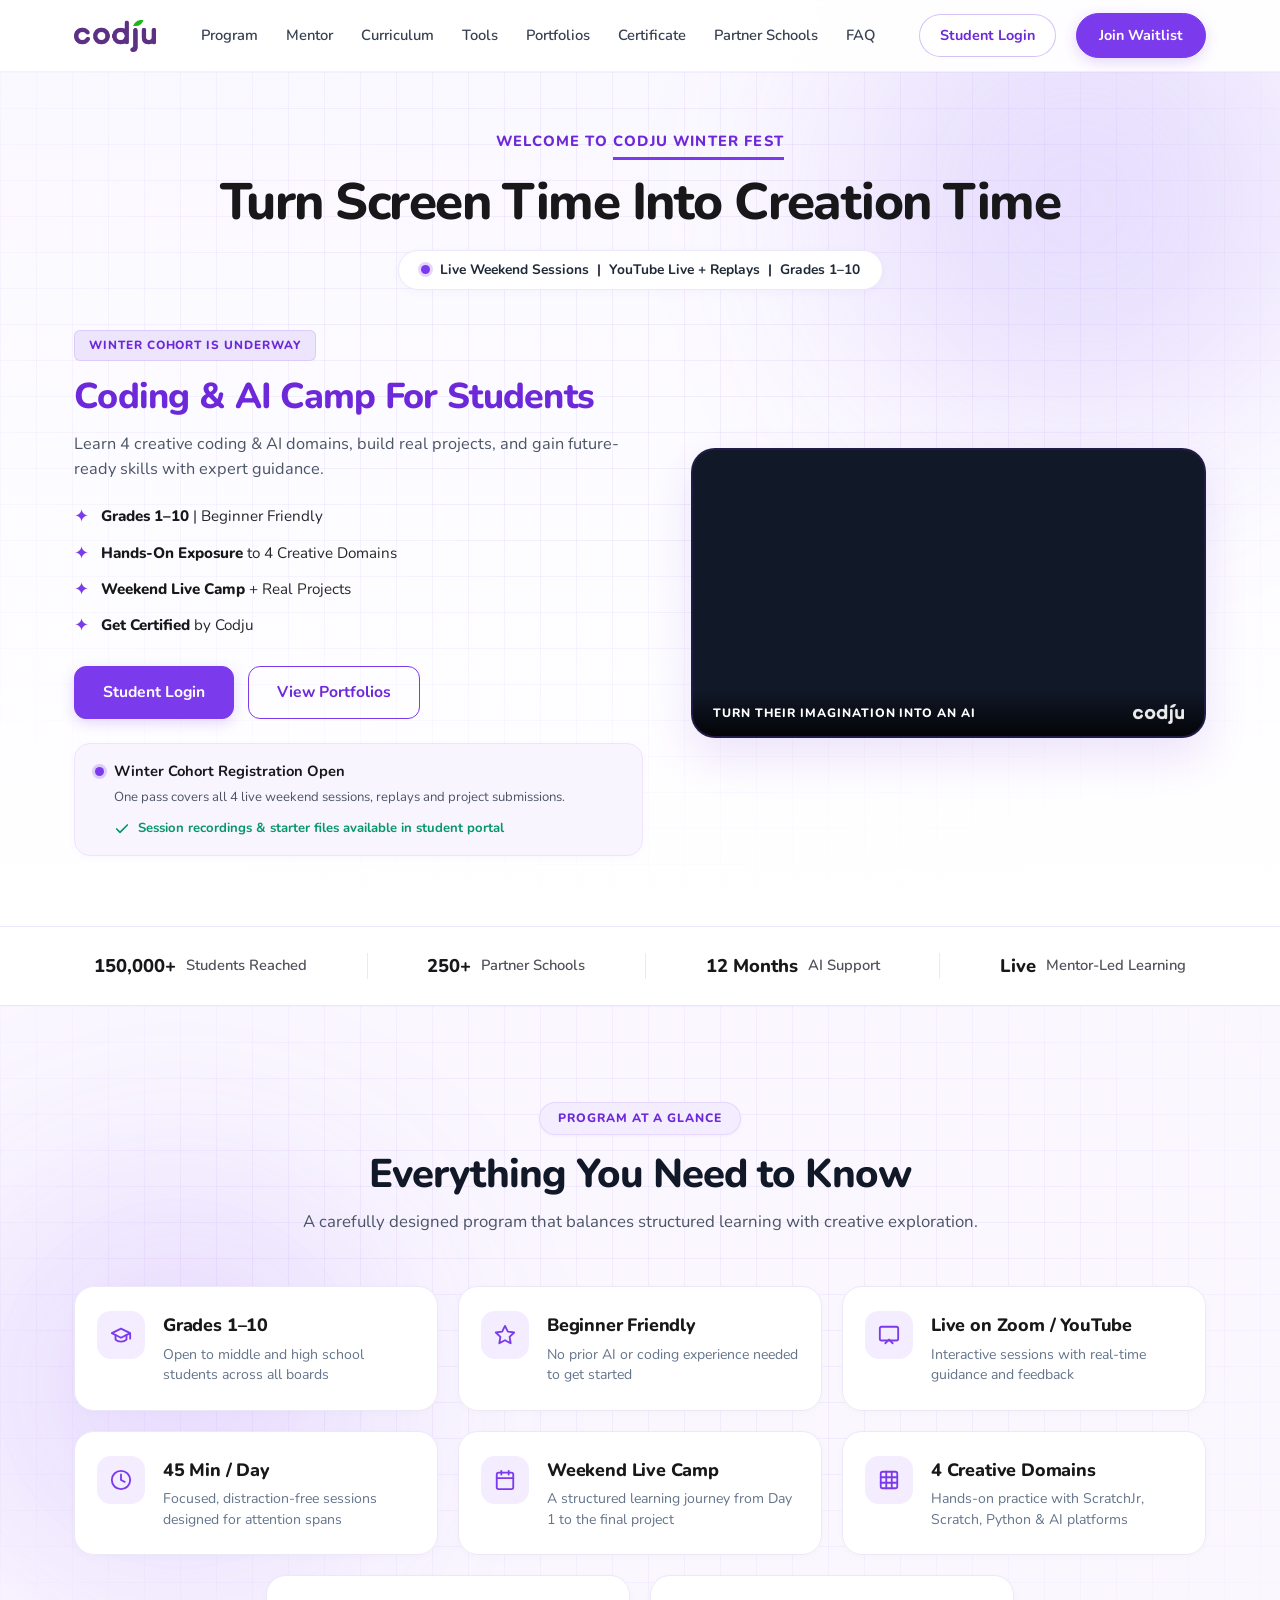
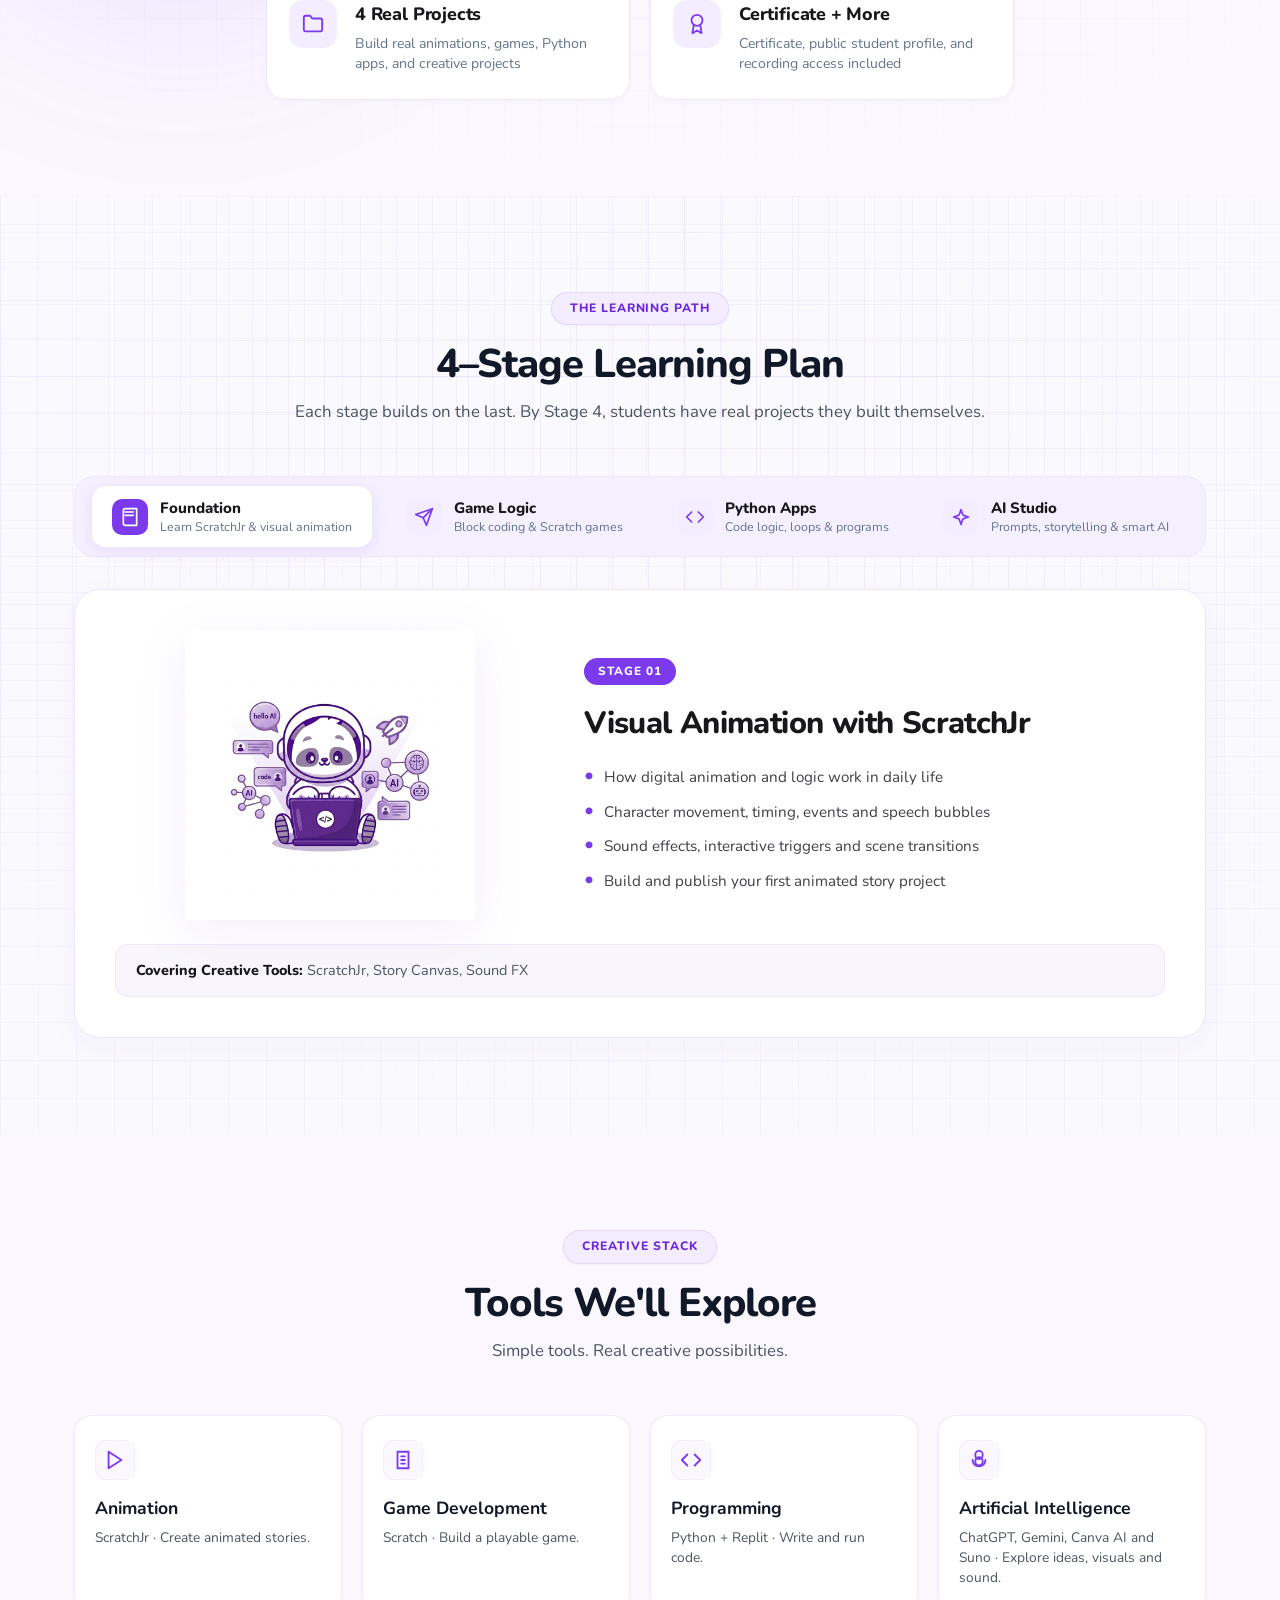
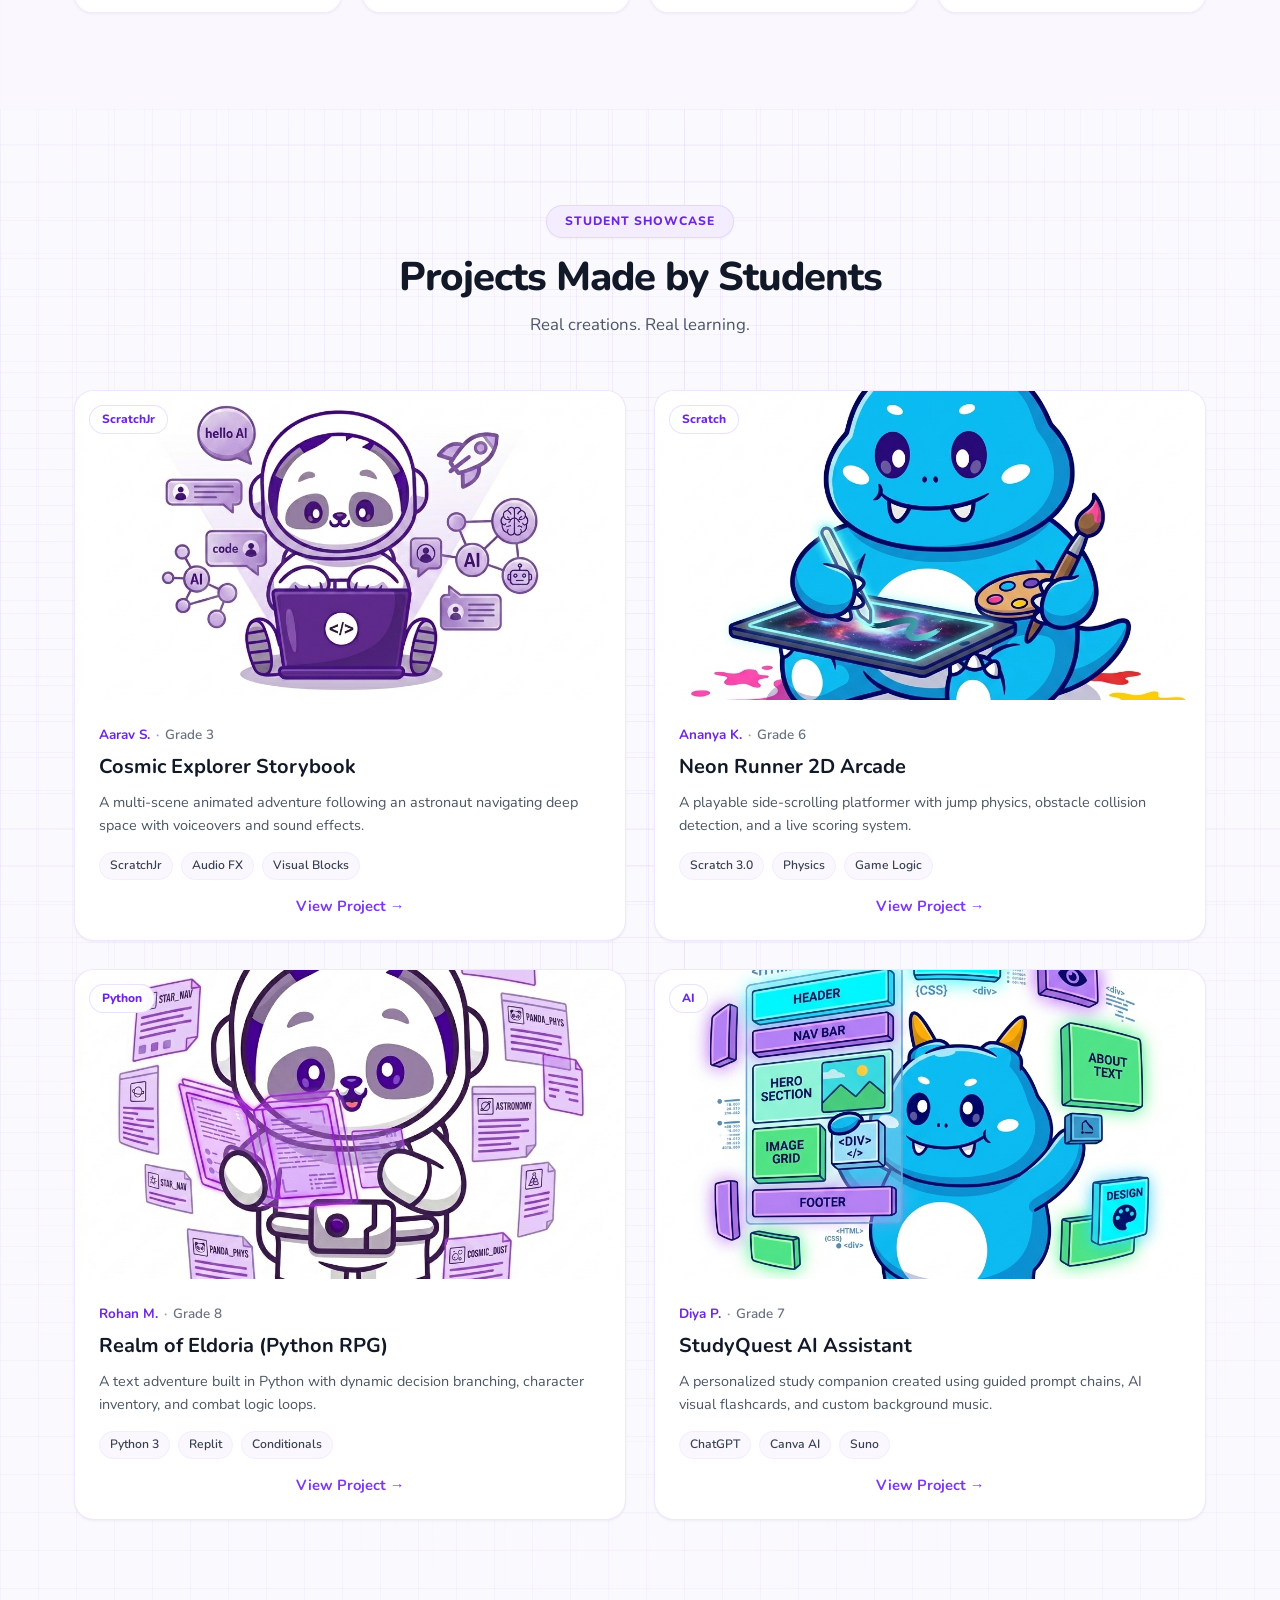
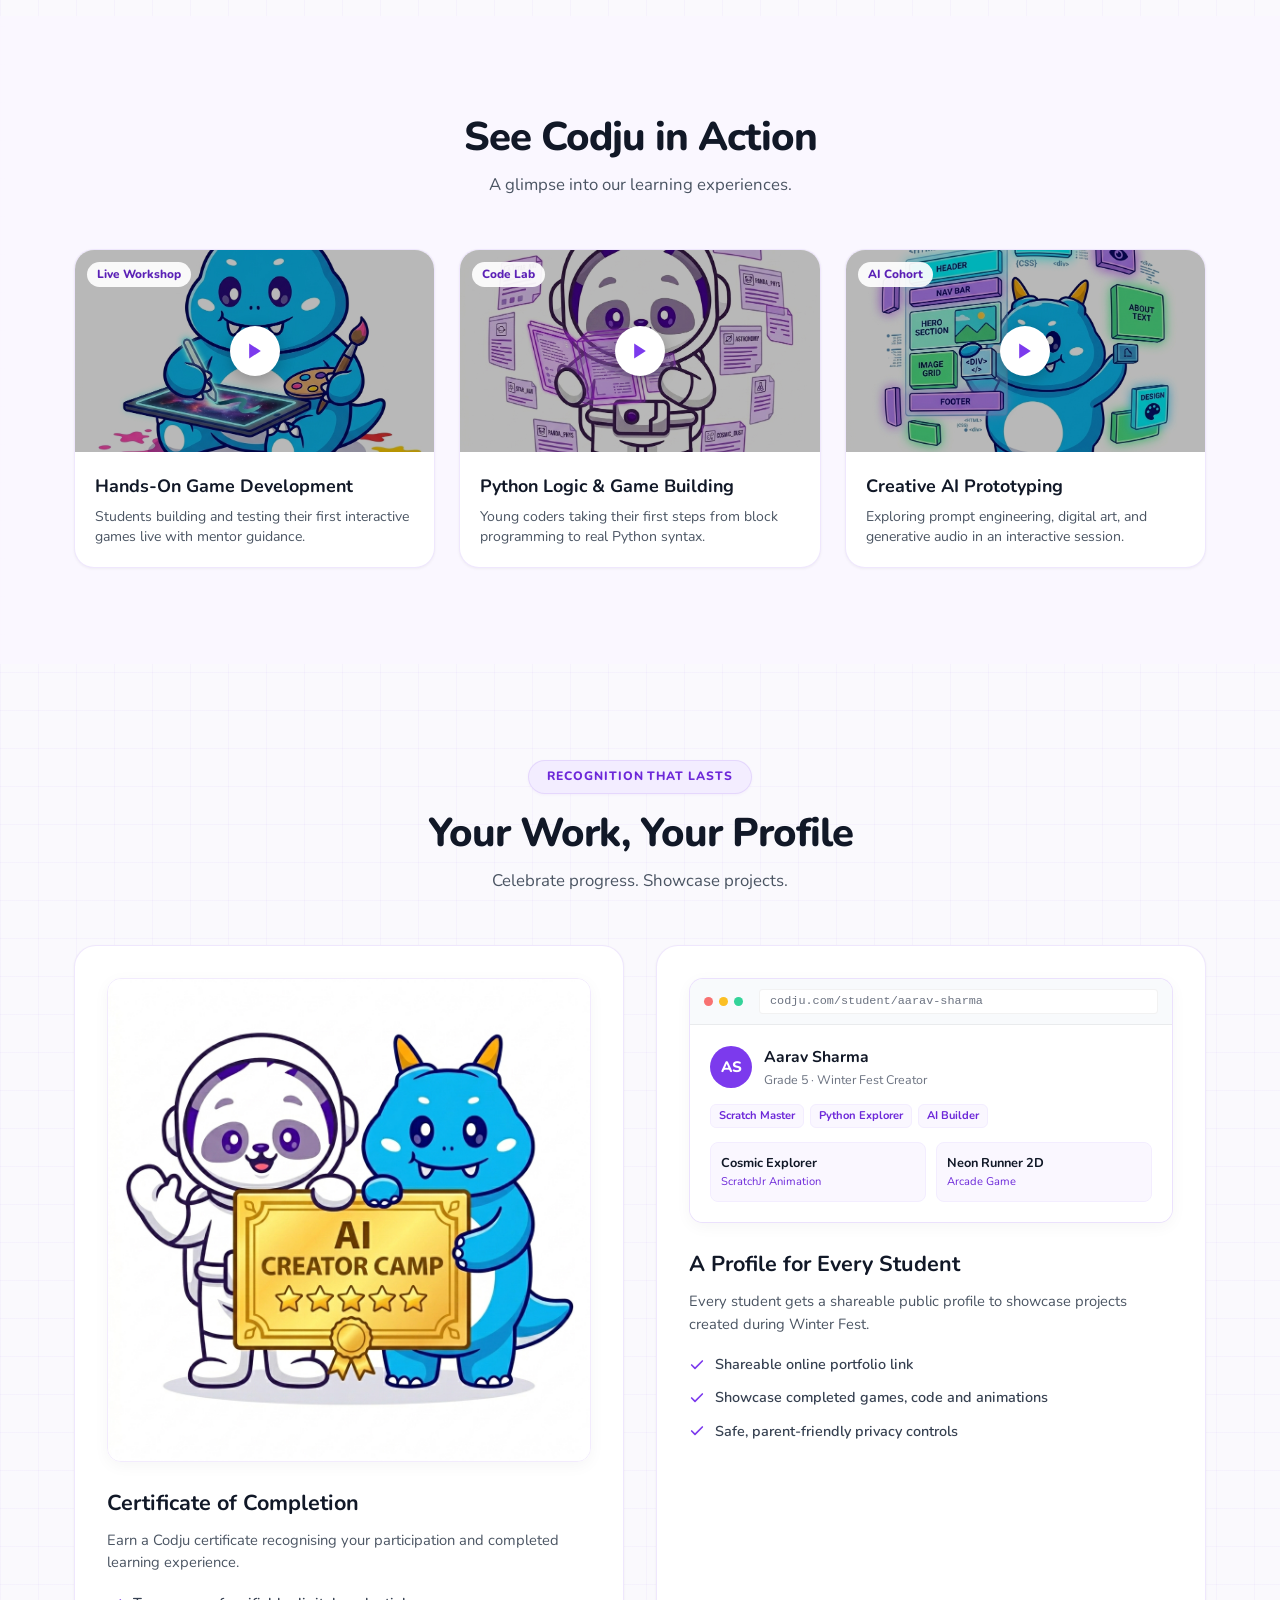
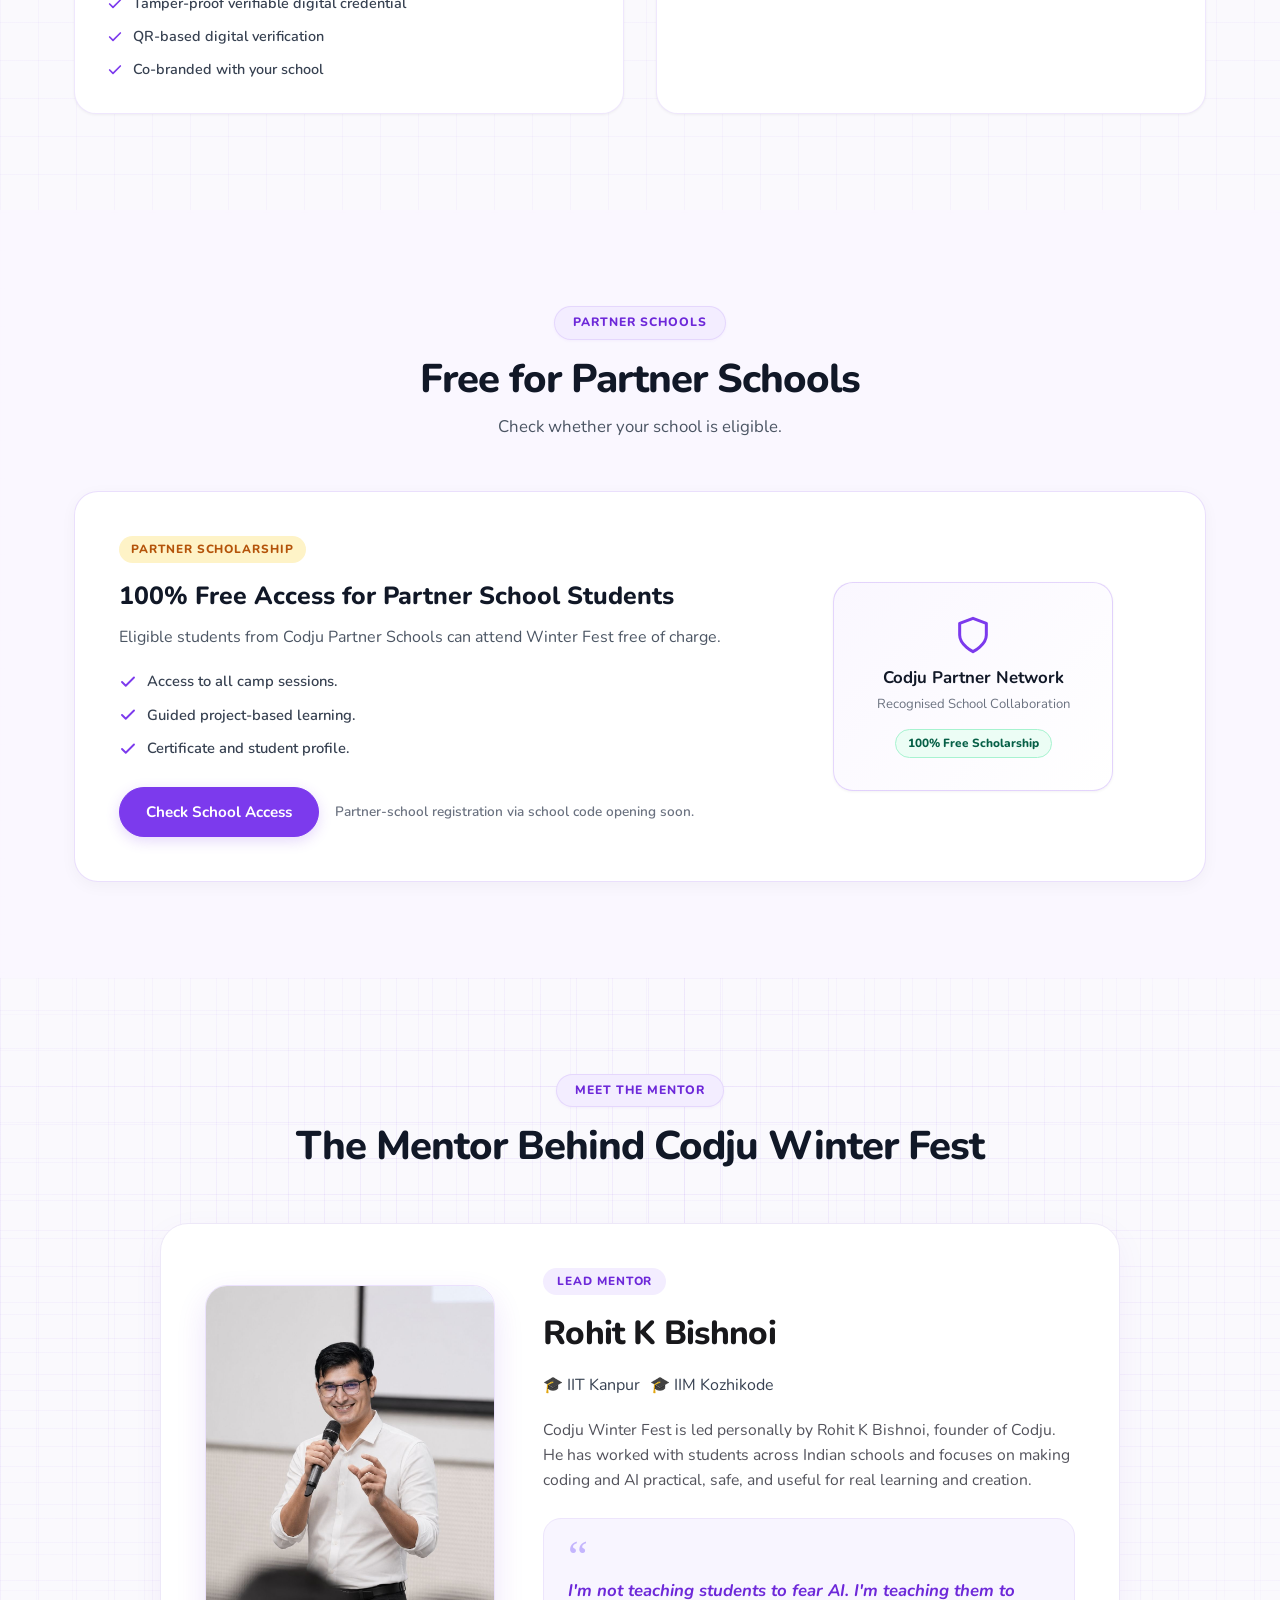
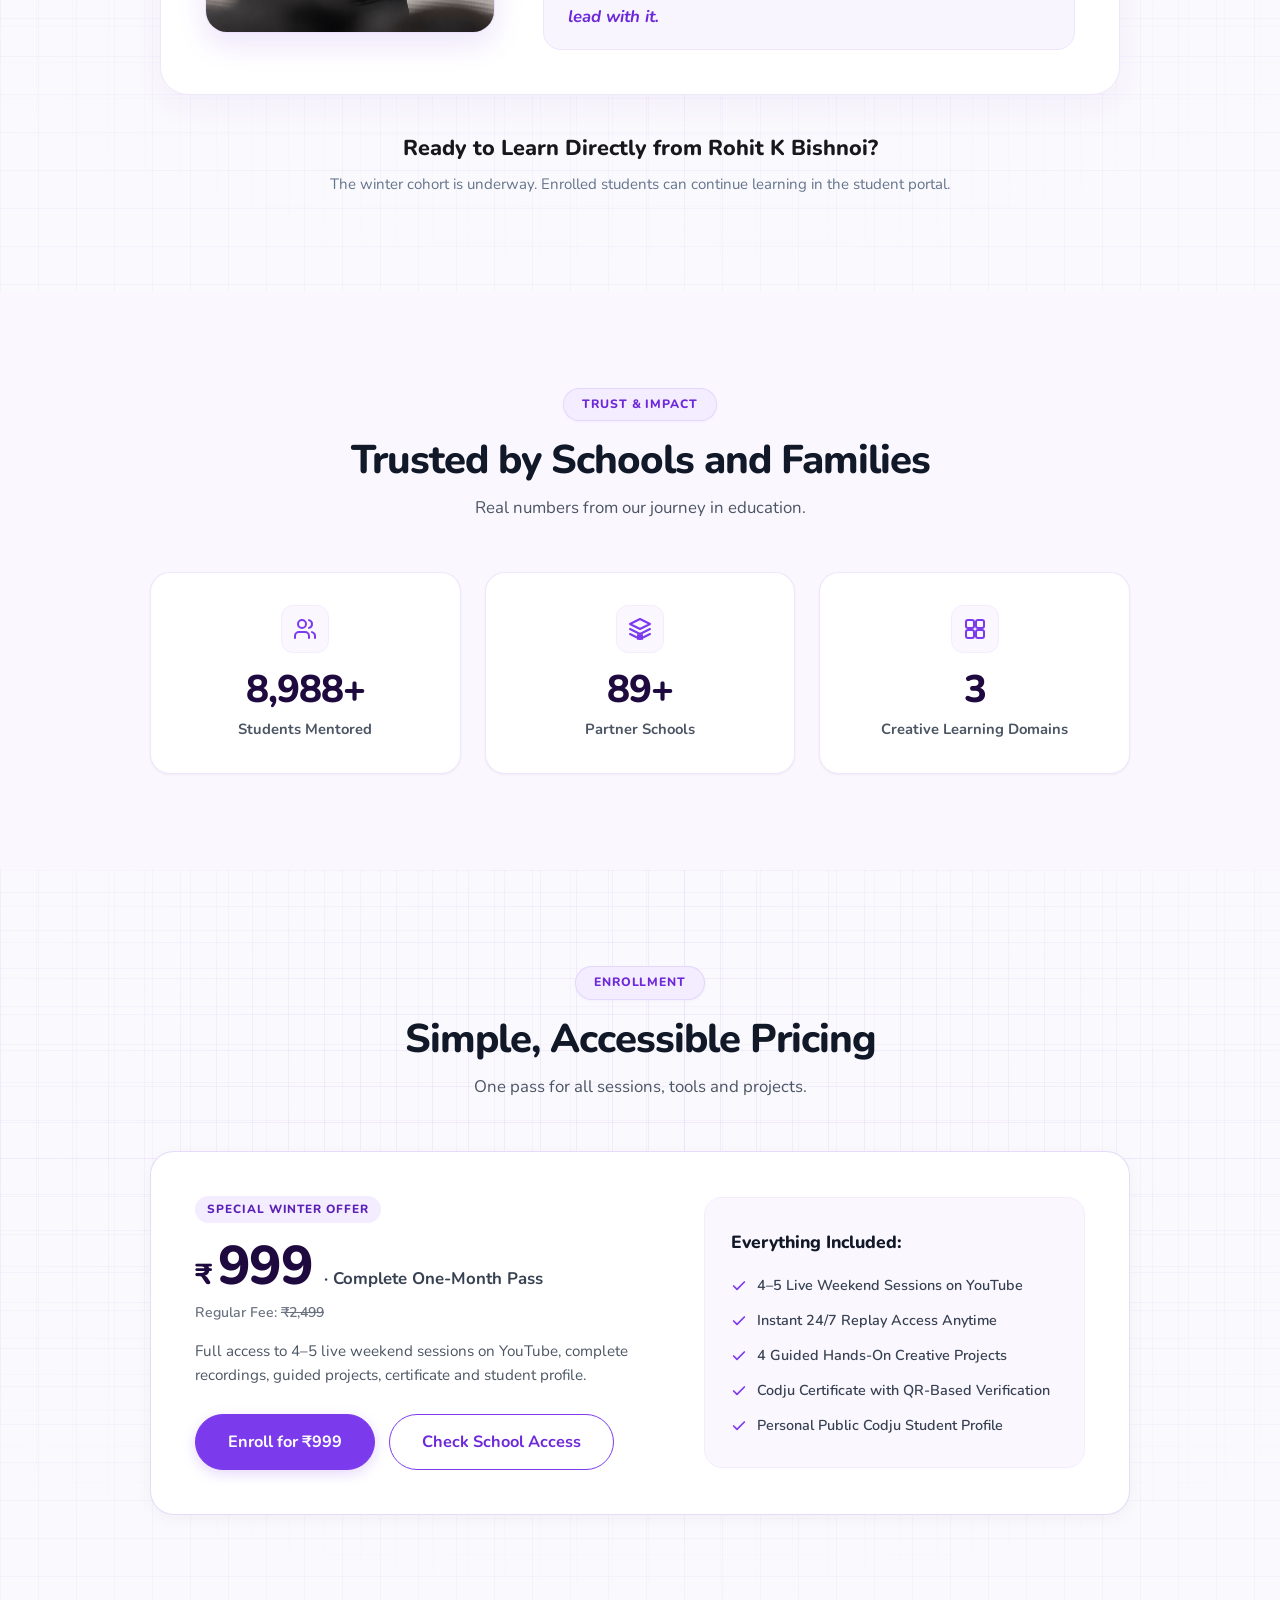
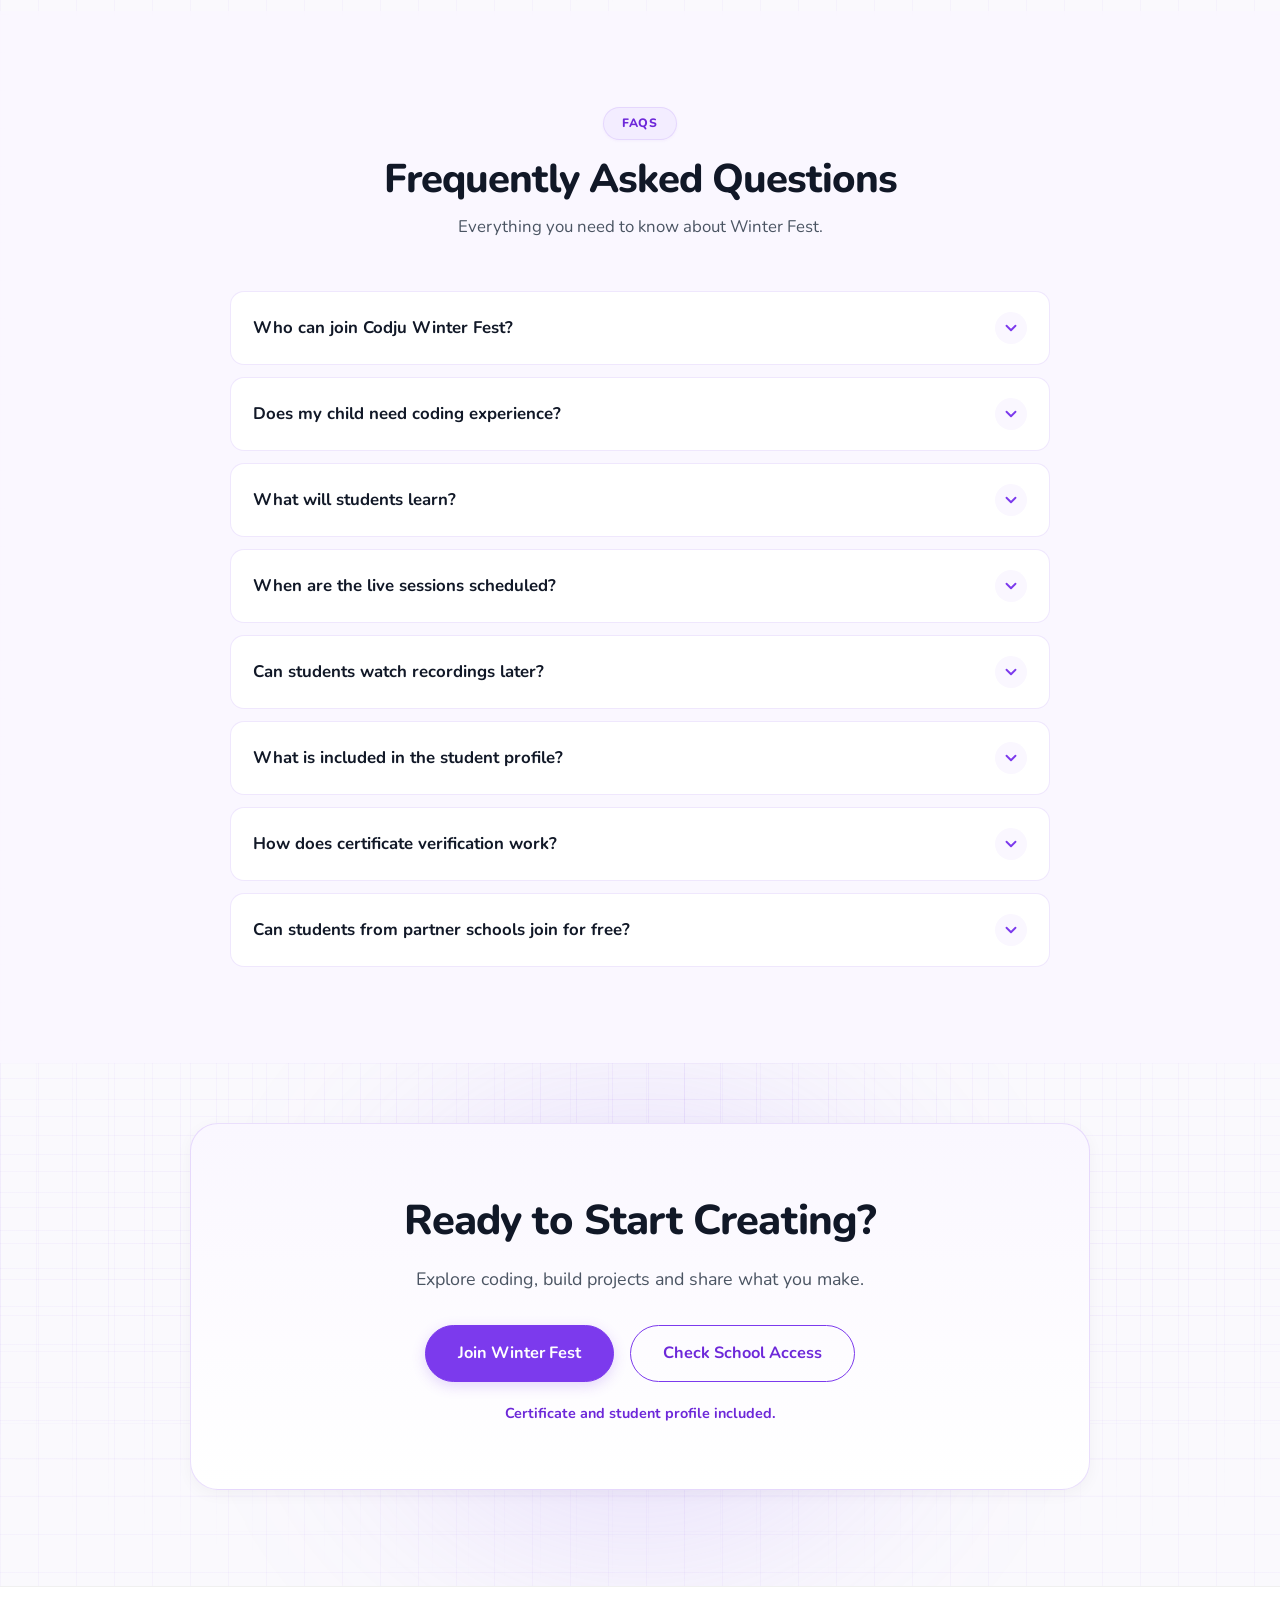
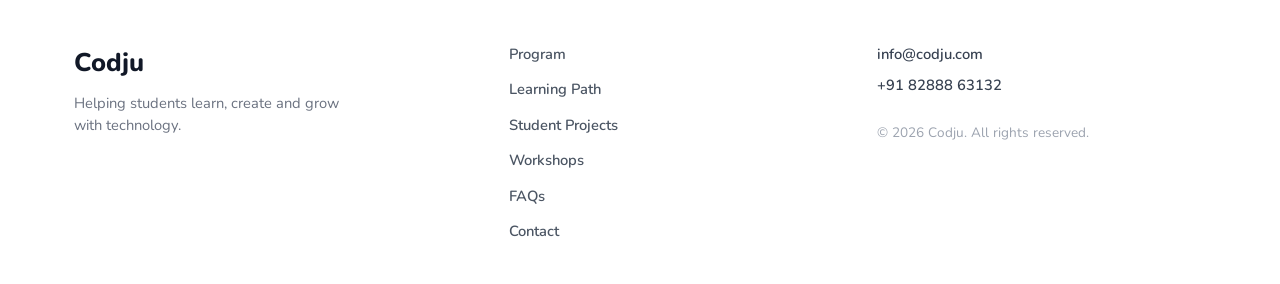
==== commit 837cc9b4: "feat: redesign hero section and styling components" ====
--- a/index.html
+++ b/index.html
@@ -64,16 +64,18 @@
 
       <ul class="nav__links">
         <li><a href="#program">Program</a></li>
-        <li><a href="#curriculum">Learning Path</a></li>
-        <li><a href="#projects">Student Projects</a></li>
-        <li><a href="#workshops">Workshops</a></li>
-        <li><a href="#recognition">Certificate & Profile</a></li>
-        <li><a href="#faq">FAQs</a></li>
+        <li><a href="#mentor">Mentor</a></li>
+        <li><a href="#curriculum">Curriculum</a></li>
+        <li><a href="#tools">Tools</a></li>
+        <li><a href="#projects">Portfolios</a></li>
+        <li><a href="#recognition">Certificate</a></li>
+        <li><a href="#partner-schools">Partner Schools</a></li>
+        <li><a href="#faq">FAQ</a></li>
       </ul>
 
       <div class="nav__cta">
-        <a href="#partner-schools" class="nav__school-link">School Access</a>
-        <a href="#pricing" class="btn btn--primary btn--nav">Join Winter Fest</a>
+        <a href="#partner-schools" class="btn btn--nav-outline">Student Login</a>
+        <a href="#pricing" class="btn btn--primary btn--nav">Join Waitlist</a>
         <button class="nav__mobile-toggle" id="mobileToggle" aria-label="Toggle navigation menu">
           <span></span>
           <span></span>
@@ -85,13 +87,17 @@
     <!-- Mobile Navigation Drawer -->
     <div class="nav__mobile-menu" id="mobileMenu">
       <a href="#program">Program</a>
-      <a href="#curriculum">Learning Path</a>
-      <a href="#projects">Student Projects</a>
-      <a href="#workshops">Workshops</a>
-      <a href="#recognition">Certificate & Profile</a>
-      <a href="#faq">FAQs</a>
-      <a href="#partner-schools" class="nav__mobile-school">School Access</a>
-      <a href="#pricing" class="btn btn--primary" style="margin-top: 12px; text-align: center;">Join Winter Fest</a>
+      <a href="#mentor">Mentor</a>
+      <a href="#curriculum">Curriculum</a>
+      <a href="#tools">Tools</a>
+      <a href="#projects">Portfolios</a>
+      <a href="#recognition">Certificate</a>
+      <a href="#partner-schools">Partner Schools</a>
+      <a href="#faq">FAQ</a>
+      <div style="display: flex; flex-direction: column; gap: 10px; margin-top: 14px;">
+        <a href="#partner-schools" class="btn btn--nav-outline" style="text-align: center;">Student Login</a>
+        <a href="#pricing" class="btn btn--primary" style="text-align: center;">Enroll for ₹999</a>
+      </div>
     </div>
   </nav>
 
@@ -100,237 +106,286 @@
     <div class="bg-grid"></div>
     <div class="ambient-glow ambient-glow--hero"></div>
     <div class="container">
+      
+      <!-- Top Centered Header Block (Exact match to Screenshot 1) -->
+      <div class="hero__header-centered reveal">
+        <div class="hero__welcome-tag">
+          WELCOME TO <span class="hero__welcome-accent">CODJU WINTER FEST</span>
+        </div>
+        <h1 class="hero__main-title">Turn Screen Time Into Creation Time</h1>
+        <div class="hero__status-pill">
+          <span class="status-dot"></span>
+          <span>Live Weekend Sessions &nbsp;|&nbsp; YouTube Live + Replays &nbsp;|&nbsp; Grades 1–10</span>
+        </div>
+      </div>
+
+      <!-- Two-Column Hero Split -->
       <div class="hero__grid">
-        <!-- Left Column: Copy & CTAs -->
+        <!-- Left Column: Copy & Highlights -->
         <div class="hero__content reveal">
-          <div class="hero__eyebrow-tag">CODJU WINTER FEST</div>
-          <h1 class="hero__title">Turn Screen Time Into <span class="text-accent-purple">Creation Time.</span></h1>
-          <p class="hero__subtitle">A beginner-friendly coding and AI camp for students in Grades 1–10.</p>
-          <p class="hero__supporting">Learn live. Build projects. Share what you create.</p>
-
-          <!-- 3 Short Trust Points -->
-          <div class="hero__trust-points">
-            <div class="trust-point">
-              <svg aria-hidden="true" xmlns="http://www.w3.org/2000/svg" width="16" height="16" viewBox="0 0 24 24" fill="none" stroke="currentColor" stroke-width="2.5" stroke-linecap="round" stroke-linejoin="round" class="trust-icon"><polyline points="20 6 9 17 4 12"/></svg>
-              <span>All Grades Welcome</span>
-            </div>
-            <div class="trust-point">
-              <svg aria-hidden="true" xmlns="http://www.w3.org/2000/svg" width="16" height="16" viewBox="0 0 24 24" fill="none" stroke="currentColor" stroke-width="2.5" stroke-linecap="round" stroke-linejoin="round" class="trust-icon"><polyline points="20 6 9 17 4 12"/></svg>
-              <span>No Experience Needed</span>
-            </div>
-            <div class="trust-point">
-              <svg aria-hidden="true" xmlns="http://www.w3.org/2000/svg" width="16" height="16" viewBox="0 0 24 24" fill="none" stroke="currentColor" stroke-width="2.5" stroke-linecap="round" stroke-linejoin="round" class="trust-icon"><polyline points="20 6 9 17 4 12"/></svg>
-              <span>Live Sessions + Replays</span>
-            </div>
-          </div>
+          <div class="hero__cohort-badge">WINTER COHORT IS UNDERWAY</div>
+          <h2 class="hero__cohort-title">Coding & AI Camp For Students</h2>
+          <p class="hero__subtitle">Learn 4 creative coding & AI domains, build real projects, and gain future-ready skills with expert guidance.</p>
+
+          <!-- 4 Bullet points with purple stars (✦) -->
+          <ul class="hero__feature-list">
+            <li>
+              <span class="star-icon">✦</span>
+              <span><strong>Grades 1–10</strong> | Beginner Friendly</span>
+            </li>
+            <li>
+              <span class="star-icon">✦</span>
+              <span><strong>Hands-On Exposure</strong> to 4 Creative Domains</span>
+            </li>
+            <li>
+              <span class="star-icon">✦</span>
+              <span><strong>Weekend Live Camp</strong> + Real Projects</span>
+            </li>
+            <li>
+              <span class="star-icon">✦</span>
+              <span><strong>Get Certified</strong> by Codju</span>
+            </li>
+          </ul>
 
           <!-- CTAs -->
           <div class="hero__cta-group">
-            <a href="#pricing" class="btn btn--primary btn--hero">Join Winter Fest &rarr;</a>
-            <a href="#program" class="btn btn--outline btn--hero">Explore the Program</a>
-          </div>
-          <p class="hero__reassurance">No prior coding experience required.</p>
-        </div>
-
-        <!-- Right Column: Workshop Video / Student Creation Visual -->
+            <a href="#pricing" class="btn btn--primary btn--hero">Student Login</a>
+            <a href="#projects" class="btn btn--outline btn--hero">View Portfolios</a>
+          </div>
+
+          <!-- Lavender Info / Registration Callout Box -->
+          <div class="hero__info-box">
+            <div class="info-box__header">
+              <span class="info-box__radio"></span>
+              <strong>Winter Cohort Registration Open</strong>
+            </div>
+            <p class="info-box__subtext">One pass covers all 4 live weekend sessions, replays and project submissions.</p>
+            <div class="info-box__footer">
+              <svg aria-hidden="true" xmlns="http://www.w3.org/2000/svg" width="16" height="16" viewBox="0 0 24 24" fill="none" stroke="currentColor" stroke-width="2.5" stroke-linecap="round" stroke-linejoin="round" class="check-icon"><polyline points="20 6 9 17 4 12"/></svg>
+              <span>Session recordings & starter files available in student portal</span>
+            </div>
+          </div>
+        </div>
+
+        <!-- Right Column: Video Showcase Card -->
         <div class="hero__visual reveal reveal-delay-1">
           <div class="hero__video-wrapper">
             <iframe id="hero-youtube-video" width="100%" height="100%" src="https://www.youtube.com/embed/xoCqW-ngJDQ?enablejsapi=1&controls=1&rel=0&vq=hd1080&playsinline=1&autoplay=1&mute=1" title="Codju Winter Fest Workshop Preview" frameborder="0" allow="accelerometer; autoplay; clipboard-write; encrypted-media; gyroscope; picture-in-picture; web-share" referrerpolicy="strict-origin-when-cross-origin" allowfullscreen></iframe>
-          </div>
-        </div>
-      </div>
-    </div>
-  </section>
-
-  <!-- ========== PROGRAM AT A GLANCE (Collage Bento Layout) ========== -->
+            <div class="video-overlay-banner">
+              <span>TURN THEIR IMAGINATION INTO AN AI</span>
+              <img src="assets/logo.png" alt="Codju" class="video-watermark-logo" />
+            </div>
+          </div>
+        </div>
+      </div>
+    </div>
+  </section>
+
+  <!-- ========== HORIZONTAL STATS BAR (Screenshot 2) ========== -->
+  <section class="stats-bar">
+    <div class="container">
+      <div class="stats-bar__inner">
+        <div class="stat-item">
+          <div class="stat-item__number">150,000+</div>
+          <div class="stat-item__label">Students Reached</div>
+        </div>
+        <div class="stat-divider"></div>
+        <div class="stat-item">
+          <div class="stat-item__number">250+</div>
+          <div class="stat-item__label">Partner Schools</div>
+        </div>
+        <div class="stat-divider"></div>
+        <div class="stat-item">
+          <div class="stat-item__number">12 Months</div>
+          <div class="stat-item__label">AI Support</div>
+        </div>
+        <div class="stat-divider"></div>
+        <div class="stat-item">
+          <div class="stat-item__number">Live</div>
+          <div class="stat-item__label">Mentor-Led Learning</div>
+        </div>
+      </div>
+    </div>
+  </section>
+
+  <!-- ========== PROGRAM AT A GLANCE (Screenshots 2 & 3) ========== -->
   <section class="section section--light" id="program">
     <div class="bg-grid"></div>
     <div class="ambient-glow ambient-glow--program"></div>
     <div class="container">
       <div class="section-header reveal">
-        <h2 class="section-header__title">A Month of Making</h2>
-        <p class="section-header__subtitle">Everything students need to get started.</p>
-      </div>
-
-      <!-- Collage Bento Grid -->
-      <div class="collage-grid">
+        <span class="eyebrow-pill">PROGRAM AT A GLANCE</span>
+        <h2 class="section-header__title">Everything You Need to Know</h2>
+        <p class="section-header__subtitle">A carefully designed program that balances structured learning with creative exploration.</p>
+      </div>
+
+      <!-- 8-Card Grid (3 cols + 3 cols + 2 centered cards on bottom row) -->
+      <div class="glance-cards-grid">
         
-        <!-- Collage Card 1 (Span 4 of 6: Four Learning Areas) -->
-        <div class="collage-card collage-card--featured reveal">
-          <div class="collage-card__top">
-            <div class="collage-card__icon">
-              <svg aria-hidden="true" xmlns="http://www.w3.org/2000/svg" width="22" height="22" viewBox="0 0 24 24" fill="none" stroke="currentColor" stroke-width="2" stroke-linecap="round" stroke-linejoin="round"><polyline points="16 18 22 12 16 6"/><polyline points="8 6 2 12 8 18"/></svg>
-            </div>
-            <span class="collage-sticker collage-sticker--purple">UNIFIED PATH</span>
-          </div>
-          <h3 class="collage-card__title">Four Learning Areas</h3>
-          <p class="collage-card__desc">Explore coding and AI through four creative domains.</p>
-          
-          <!-- Collage Interactive Strip -->
-          <div class="collage-strip">
-            <div class="collage-pill"><span>🎬</span> ScratchJr</div>
-            <div class="collage-pill"><span>🕹️</span> Scratch</div>
-            <div class="collage-pill"><span>🐍</span> Python</div>
-            <div class="collage-pill"><span>🤖</span> AI</div>
-          </div>
-        </div>
-
-        <!-- Collage Card 2 (Span 2 of 6: Open to All Grades) -->
-        <div class="collage-card collage-card--badge-heavy reveal reveal-delay-1">
-          <div class="collage-card__top">
-            <div class="collage-card__icon">
-              <svg aria-hidden="true" xmlns="http://www.w3.org/2000/svg" width="22" height="22" viewBox="0 0 24 24" fill="none" stroke="currentColor" stroke-width="2" stroke-linecap="round" stroke-linejoin="round"><path d="M22 10v6M2 10l10-5 10 5-10 5z"/><path d="M6 12v5c3 3 9 3 12 0v-5"/></svg>
-            </div>
-            <span class="collage-sticker collage-sticker--amber">GRADES 1–10</span>
-          </div>
-          <h3 class="collage-card__title">Open to All Grades</h3>
-          <p class="collage-card__desc">Grades 1–10 are welcome.</p>
-          <div class="collage-mini-note">Ages 6–16 · All School Boards</div>
-        </div>
-
-        <!-- Collage Card 3 (Span 2 of 6: Beginner Friendly) -->
-        <div class="collage-card reveal reveal-delay-2">
-          <div class="collage-card__top">
-            <div class="collage-card__icon">
-              <svg aria-hidden="true" xmlns="http://www.w3.org/2000/svg" width="22" height="22" viewBox="0 0 24 24" fill="none" stroke="currentColor" stroke-width="2" stroke-linecap="round" stroke-linejoin="round"><polygon points="12 2 15.09 8.26 22 9.27 17 14.14 18.18 21.02 12 17.77 5.82 21.02 7 14.14 2 9.27 8.91 8.26 12 2"/></svg>
-            </div>
-            <span class="collage-sticker collage-sticker--green">ZERO EXPERIENCE</span>
-          </div>
-          <h3 class="collage-card__title">Beginner Friendly</h3>
-          <p class="collage-card__desc">Start without coding experience.</p>
-          <div class="collage-mini-note">Step-by-Step Fundamentals</div>
-        </div>
-
-        <!-- Collage Card 4 (Span 4 of 6: Projects & Recognition) -->
-        <div class="collage-card collage-card--featured reveal reveal-delay-3">
-          <div class="collage-card__top">
-            <div class="collage-card__icon">
-              <svg aria-hidden="true" xmlns="http://www.w3.org/2000/svg" width="22" height="22" viewBox="0 0 24 24" fill="none" stroke="currentColor" stroke-width="2" stroke-linecap="round" stroke-linejoin="round"><circle cx="12" cy="8" r="6"/><path d="M15.477 12.89 17 22l-5-3-5 3 1.523-9.11"/></svg>
-            </div>
-            <span class="collage-sticker collage-sticker--purple">TANGIBLE PROOF</span>
-          </div>
-          <h3 class="collage-card__title">Projects & Recognition</h3>
-          <p class="collage-card__desc">Showcase your work and progress with verified credentials.</p>
-          
-          <div class="collage-stickers-wrap">
-            <span class="collage-badge-sticker collage-badge-sticker--1">📜 QR-Verified Certificate</span>
-            <span class="collage-badge-sticker collage-badge-sticker--2">🌟 Public Student Profile</span>
-          </div>
-        </div>
-
-        <!-- Collage Card 5 (Span 3 of 6: Live Weekend Sessions) -->
-        <div class="collage-card reveal">
-          <div class="collage-card__top">
-            <div class="collage-card__icon">
-              <svg aria-hidden="true" xmlns="http://www.w3.org/2000/svg" width="22" height="22" viewBox="0 0 24 24" fill="none" stroke="currentColor" stroke-width="2" stroke-linecap="round" stroke-linejoin="round"><rect width="20" height="15" x="2" y="3" rx="2"/><polyline points="8 21 12 17 16 21"/></svg>
-            </div>
-            <div class="live-status-pill">
-              <span class="live-status-dot"></span>
-              <span>LIVE ON YOUTUBE</span>
-            </div>
-          </div>
-          <h3 class="collage-card__title">Live Weekend Sessions</h3>
-          <p class="collage-card__desc">Learn with guided instruction.</p>
-          <div class="collage-mini-note">Interactive Live Chat & Q&A</div>
-        </div>
-
-        <!-- Collage Card 6 (Span 3 of 6: Replay Access) -->
-        <div class="collage-card reveal reveal-delay-1">
-          <div class="collage-card__top">
-            <div class="collage-card__icon">
-              <svg aria-hidden="true" xmlns="http://www.w3.org/2000/svg" width="22" height="22" viewBox="0 0 24 24" fill="none" stroke="currentColor" stroke-width="2" stroke-linecap="round" stroke-linejoin="round"><circle cx="12" cy="12" r="10"/><polyline points="12 6 12 12 16 14"/></svg>
-            </div>
-            <span class="collage-sticker collage-sticker--gray">24/7 ACCESS</span>
-          </div>
-          <h3 class="collage-card__title">Replay Access</h3>
-          <p class="collage-card__desc">Revisit lessons whenever needed.</p>
-          <div class="collage-mini-note">Watch at Your Own Pace</div>
-        </div>
-
-      </div>
-    </div>
-  </section>
-
-  <!-- ========== LEARNING PATH ========== -->
+        <!-- Card 1: Grades 1–10 -->
+        <div class="glance-card reveal">
+          <div class="glance-card__icon-box">
+            <svg aria-hidden="true" xmlns="http://www.w3.org/2000/svg" width="22" height="22" viewBox="0 0 24 24" fill="none" stroke="currentColor" stroke-width="2" stroke-linecap="round" stroke-linejoin="round"><path d="M22 10v6M2 10l10-5 10 5-10 5z"/><path d="M6 12v5c3 3 9 3 12 0v-5"/></svg>
+          </div>
+          <div class="glance-card__content">
+            <h3 class="glance-card__title">Grades 1–10</h3>
+            <p class="glance-card__desc">Open to middle and high school students across all boards</p>
+          </div>
+        </div>
+
+        <!-- Card 2: Beginner Friendly -->
+        <div class="glance-card reveal reveal-delay-1">
+          <div class="glance-card__icon-box">
+            <svg aria-hidden="true" xmlns="http://www.w3.org/2000/svg" width="22" height="22" viewBox="0 0 24 24" fill="none" stroke="currentColor" stroke-width="2" stroke-linecap="round" stroke-linejoin="round"><polygon points="12 2 15.09 8.26 22 9.27 17 14.14 18.18 21.02 12 17.77 5.82 21.02 7 14.14 2 9.27 8.91 8.26 12 2"/></svg>
+          </div>
+          <div class="glance-card__content">
+            <h3 class="glance-card__title">Beginner Friendly</h3>
+            <p class="glance-card__desc">No prior AI or coding experience needed to get started</p>
+          </div>
+        </div>
+
+        <!-- Card 3: Live on YouTube -->
+        <div class="glance-card reveal reveal-delay-2">
+          <div class="glance-card__icon-box">
+            <svg aria-hidden="true" xmlns="http://www.w3.org/2000/svg" width="22" height="22" viewBox="0 0 24 24" fill="none" stroke="currentColor" stroke-width="2" stroke-linecap="round" stroke-linejoin="round"><rect width="20" height="15" x="2" y="3" rx="2"/><polyline points="8 21 12 17 16 21"/></svg>
+          </div>
+          <div class="glance-card__content">
+            <h3 class="glance-card__title">Live on Zoom / YouTube</h3>
+            <p class="glance-card__desc">Interactive sessions with real-time guidance and feedback</p>
+          </div>
+        </div>
+
+        <!-- Card 4: 45 Min / Day -->
+        <div class="glance-card reveal">
+          <div class="glance-card__icon-box">
+            <svg aria-hidden="true" xmlns="http://www.w3.org/2000/svg" width="22" height="22" viewBox="0 0 24 24" fill="none" stroke="currentColor" stroke-width="2" stroke-linecap="round" stroke-linejoin="round"><circle cx="12" cy="12" r="10"/><polyline points="12 6 12 12 16 14"/></svg>
+          </div>
+          <div class="glance-card__content">
+            <h3 class="glance-card__title">45 Min / Day</h3>
+            <p class="glance-card__desc">Focused, distraction-free sessions designed for attention spans</p>
+          </div>
+        </div>
+
+        <!-- Card 5: 6–Day Live Camp -->
+        <div class="glance-card reveal reveal-delay-1">
+          <div class="glance-card__icon-box">
+            <svg aria-hidden="true" xmlns="http://www.w3.org/2000/svg" width="22" height="22" viewBox="0 0 24 24" fill="none" stroke="currentColor" stroke-width="2" stroke-linecap="round" stroke-linejoin="round"><rect width="18" height="18" x="3" y="4" rx="2" ry="2"/><line x1="16" x2="16" y1="2" y2="6"/><line x1="8" x2="8" y1="2" y2="6"/><line x1="3" x2="21" y1="10" y2="10"/></svg>
+          </div>
+          <div class="glance-card__content">
+            <h3 class="glance-card__title">Weekend Live Camp</h3>
+            <p class="glance-card__desc">A structured learning journey from Day 1 to the final project</p>
+          </div>
+        </div>
+
+        <!-- Card 6: 15+ AI Tools / Creative Domains -->
+        <div class="glance-card reveal reveal-delay-2">
+          <div class="glance-card__icon-box">
+            <svg aria-hidden="true" xmlns="http://www.w3.org/2000/svg" width="22" height="22" viewBox="0 0 24 24" fill="none" stroke="currentColor" stroke-width="2" stroke-linecap="round" stroke-linejoin="round"><rect width="18" height="18" x="3" y="3" rx="2"/><path d="M9 3v18"/><path d="M15 3v18"/><path d="M3 9h18"/><path d="M3 15h18"/></svg>
+          </div>
+          <div class="glance-card__content">
+            <h3 class="glance-card__title">4 Creative Domains</h3>
+            <p class="glance-card__desc">Hands-on practice with ScratchJr, Scratch, Python & AI platforms</p>
+          </div>
+        </div>
+
+        <!-- Card 7: 8 Real Projects (Bottom centered row) -->
+        <div class="glance-card glance-card--bottom reveal">
+          <div class="glance-card__icon-box">
+            <svg aria-hidden="true" xmlns="http://www.w3.org/2000/svg" width="22" height="22" viewBox="0 0 24 24" fill="none" stroke="currentColor" stroke-width="2" stroke-linecap="round" stroke-linejoin="round"><path d="M20 20a2 2 0 0 0 2-2V8a2 2 0 0 0-2-2h-7.9a2 2 0 0 1-1.69-.9L9.6 3.9A2 2 0 0 0 8 3H4a2 2 0 0 0-2 2v13a2 2 0 0 0 2 2Z"/></svg>
+          </div>
+          <div class="glance-card__content">
+            <h3 class="glance-card__title">4 Real Projects</h3>
+            <p class="glance-card__desc">Build real animations, games, Python apps, and creative projects</p>
+          </div>
+        </div>
+
+        <!-- Card 8: Certificate + More (Bottom centered row) -->
+        <div class="glance-card glance-card--bottom reveal reveal-delay-1">
+          <div class="glance-card__icon-box">
+            <svg aria-hidden="true" xmlns="http://www.w3.org/2000/svg" width="22" height="22" viewBox="0 0 24 24" fill="none" stroke="currentColor" stroke-width="2" stroke-linecap="round" stroke-linejoin="round"><circle cx="12" cy="8" r="6"/><path d="M15.477 12.89 17 22l-5-3-5 3 1.523-9.11"/></svg>
+          </div>
+          <div class="glance-card__content">
+            <h3 class="glance-card__title">Certificate + More</h3>
+            <p class="glance-card__desc">Certificate, public student profile, and recording access included</p>
+          </div>
+        </div>
+
+      </div>
+    </div>
+  </section>
+
+  <!-- ========== THE LEARNING PATH (Screenshot 5) ========== -->
   <section class="section" id="curriculum">
     <div class="bg-grid"></div>
     <div class="container">
       <div class="section-header reveal">
-        <h2 class="section-header__title">Learn by Building</h2>
-        <p class="section-header__subtitle">Four creative learning areas, one guided journey.</p>
-      </div>
-
-      <!-- 4 Stages Grid -->
-      <div class="learning-stages-grid">
-        <!-- Stage 01 -->
-        <div class="stage-card reveal">
-          <div class="stage-card__header">
-            <span class="stage-card__number">01</span>
-            <span class="stage-card__domain">ScratchJr</span>
-          </div>
-          <h3 class="stage-card__title">Animate Your Stories</h3>
-          <p class="stage-card__desc">Create animated scenes using characters, movement and sound.</p>
-          <div class="stage-card__outcome">
-            <span class="outcome-label">Project:</span>
-            <span class="outcome-value">Animated Story</span>
-          </div>
-        </div>
-
-        <!-- Stage 02 -->
-        <div class="stage-card reveal reveal-delay-1">
-          <div class="stage-card__header">
-            <span class="stage-card__number">02</span>
-            <span class="stage-card__domain">Scratch</span>
-          </div>
-          <h3 class="stage-card__title">Design a Game</h3>
-          <p class="stage-card__desc">Explore game logic, movement, scoring and interactions.</p>
-          <div class="stage-card__outcome">
-            <span class="outcome-label">Project:</span>
-            <span class="outcome-value">2D Arcade Game</span>
-          </div>
-        </div>
-
-        <!-- Stage 03 -->
-        <div class="stage-card reveal reveal-delay-2">
-          <div class="stage-card__header">
-            <span class="stage-card__number">03</span>
-            <span class="stage-card__domain">Python</span>
-          </div>
-          <h3 class="stage-card__title">Write Real Code</h3>
-          <p class="stage-card__desc">Discover variables, conditions, loops and basic programming logic.</p>
-          <div class="stage-card__outcome">
-            <span class="outcome-label">Project:</span>
-            <span class="outcome-value">Interactive Python Adventure</span>
-          </div>
-        </div>
-
-        <!-- Stage 04 -->
-        <div class="stage-card reveal reveal-delay-3">
-          <div class="stage-card__header">
-            <span class="stage-card__number">04</span>
-            <span class="stage-card__domain">AI</span>
-          </div>
-          <h3 class="stage-card__title">Create With AI</h3>
-          <p class="stage-card__desc">Explore AI-assisted ideas, visuals, dialogue and creative content.</p>
-          <div class="stage-card__outcome">
-            <span class="outcome-label">Project:</span>
-            <span class="outcome-value">AI-Assisted Creation</span>
-          </div>
-        </div>
-      </div>
-
-      <!-- Platforms Chips Bar -->
-      <div class="platforms-bar reveal">
-        <span class="platforms-bar__label">Platforms Covered:</span>
-        <div class="platforms-bar__chips">
-          <span class="platform-chip">ScratchJr</span>
-          <span class="platform-chip">Scratch</span>
-          <span class="platform-chip">Python</span>
-          <span class="platform-chip">Replit</span>
-          <span class="platform-chip">ChatGPT</span>
-          <span class="platform-chip">Gemini</span>
-          <span class="platform-chip">Canva AI</span>
-          <span class="platform-chip">Suno</span>
+        <span class="eyebrow-pill">THE LEARNING PATH</span>
+        <h2 class="section-header__title">4–Stage Learning Plan</h2>
+        <p class="section-header__subtitle">Each stage builds on the last. By Stage 4, students have real projects they built themselves.</p>
+      </div>
+
+      <!-- Interactive Stage Tabs Navigation -->
+      <div class="stage-tabs-nav reveal">
+        <button class="stage-tab-btn active" data-stage="1" type="button">
+          <div class="stage-tab-btn__icon">
+            <svg aria-hidden="true" xmlns="http://www.w3.org/2000/svg" width="20" height="20" viewBox="0 0 24 24" fill="none" stroke="currentColor" stroke-width="2" stroke-linecap="round" stroke-linejoin="round"><path d="M4 19.5v-15A2.5 2.5 0 0 1 6.5 2H20v20H6.5a2.5 2.5 0 0 1-2.5-2.5Z"/><path d="M6 6h10"/><path d="M6 10h10"/></svg>
+          </div>
+          <div class="stage-tab-btn__text">
+            <strong>Foundation</strong>
+            <span>Learn ScratchJr & visual animation</span>
+          </div>
+        </button>
+
+        <button class="stage-tab-btn" data-stage="2" type="button">
+          <div class="stage-tab-btn__icon">
+            <svg aria-hidden="true" xmlns="http://www.w3.org/2000/svg" width="20" height="20" viewBox="0 0 24 24" fill="none" stroke="currentColor" stroke-width="2" stroke-linecap="round" stroke-linejoin="round"><line x1="22" x2="11" y1="2" y2="13"/><polygon points="22 2 15 22 11 13 2 9 22 2"/></svg>
+          </div>
+          <div class="stage-tab-btn__text">
+            <strong>Game Logic</strong>
+            <span>Block coding & Scratch games</span>
+          </div>
+        </button>
+
+        <button class="stage-tab-btn" data-stage="3" type="button">
+          <div class="stage-tab-btn__icon">
+            <svg aria-hidden="true" xmlns="http://www.w3.org/2000/svg" width="20" height="20" viewBox="0 0 24 24" fill="none" stroke="currentColor" stroke-width="2" stroke-linecap="round" stroke-linejoin="round"><polyline points="16 18 22 12 16 6"/><polyline points="8 6 2 12 8 18"/></svg>
+          </div>
+          <div class="stage-tab-btn__text">
+            <strong>Python Apps</strong>
+            <span>Code logic, loops & programs</span>
+          </div>
+        </button>
+
+        <button class="stage-tab-btn" data-stage="4" type="button">
+          <div class="stage-tab-btn__icon">
+            <svg aria-hidden="true" xmlns="http://www.w3.org/2000/svg" width="20" height="20" viewBox="0 0 24 24" fill="none" stroke="currentColor" stroke-width="2" stroke-linecap="round" stroke-linejoin="round"><path d="m12 3-1.9 5.8a2 2 0 0 1-1.3 1.3L3 12l5.8 1.9a2 2 0 0 1 1.3 1.3L12 21l1.9-5.8a2 2 0 0 1 1.3-1.3L21 12l-5.8-1.9a2 2 0 0 1-1.3-1.3Z"/></svg>
+          </div>
+          <div class="stage-tab-btn__text">
+            <strong>AI Studio</strong>
+            <span>Prompts, storytelling & smart AI</span>
+          </div>
+        </button>
+      </div>
+
+      <!-- Active Stage Detailed Card -->
+      <div class="stage-showcase-card reveal" id="stageShowcaseCard">
+        <div class="stage-showcase-card__grid">
+          <div class="stage-showcase-card__visual">
+            <img src="assets/day1.png" alt="Stage 1 ScratchJr Learning Visual" id="stageIllustration" class="stage-mascot-img" />
+          </div>
+          <div class="stage-showcase-card__content">
+            <div class="stage-badge-pill" id="stageBadge">STAGE 01</div>
+            <h3 class="stage-showcase-card__title" id="stageTitle">Visual Animation with ScratchJr</h3>
+            <ul class="stage-bullets-list" id="stageBullets">
+              <li><span>•</span> How digital animation and logic work in daily life</li>
+              <li><span>•</span> Character movement, timing, events and speech bubbles</li>
+              <li><span>•</span> Sound effects, interactive triggers and scene transitions</li>
+              <li><span>•</span> Build and publish your first animated story project</li>
+            </ul>
+          </div>
+        </div>
+        <div class="stage-tools-strip" id="stageToolsStrip">
+          <strong>Covering Creative Tools:</strong> ScratchJr, Story Canvas, Sound FX
         </div>
       </div>
     </div>
@@ -340,6 +395,7 @@
   <section class="section section--light" id="tools">
     <div class="container">
       <div class="section-header reveal">
+        <span class="eyebrow-pill">CREATIVE STACK</span>
         <h2 class="section-header__title">Tools We'll Explore</h2>
         <p class="section-header__subtitle">Simple tools. Real creative possibilities.</p>
       </div>
@@ -390,6 +446,7 @@
     <div class="bg-grid"></div>
     <div class="container">
       <div class="section-header reveal">
+        <span class="eyebrow-pill">STUDENT SHOWCASE</span>
         <h2 class="section-header__title">Projects Made by Students</h2>
         <p class="section-header__subtitle">Real creations. Real learning.</p>
       </div>
@@ -558,6 +615,7 @@
   <section class="section" id="recognition">
     <div class="container">
       <div class="section-header reveal">
+        <span class="eyebrow-pill">RECOGNITION THAT LASTS</span>
         <h2 class="section-header__title">Your Work, Your Profile</h2>
         <p class="section-header__subtitle">Celebrate progress. Showcase projects.</p>
       </div>
@@ -651,6 +709,7 @@
   <section class="section section--light" id="partner-schools">
     <div class="container">
       <div class="section-header reveal">
+        <span class="eyebrow-pill">PARTNER SCHOOLS</span>
         <h2 class="section-header__title">Free for Partner Schools</h2>
         <p class="section-header__subtitle">Check whether your school is eligible.</p>
       </div>
@@ -694,33 +753,40 @@
     </div>
   </section>
 
-  <!-- ========== LEAD MENTOR ========== -->
+  <!-- ========== LEAD MENTOR (Screenshot 4) ========== -->
   <section class="section" id="mentor">
+    <div class="bg-grid"></div>
     <div class="container">
       <div class="section-header reveal">
-        <h2 class="section-header__title">Meet Your Mentor</h2>
-        <p class="section-header__subtitle">Learn with Codju's founder.</p>
-      </div>
-
-      <div class="mentor-compact-card reveal">
-        <div class="mentor-compact-card__photo-col">
-          <img src="assets/rohit_profile.jpeg" alt="Rohit K. Bishnoi, Founder & Lead Mentor at Codju" class="mentor-compact-card__img" />
-        </div>
-        <div class="mentor-compact-card__info-col">
-          <div class="mentor-compact-card__tag">Lead Mentor</div>
-          <h3 class="mentor-compact-card__name">Rohit K. Bishnoi</h3>
-          <div class="mentor-compact-card__role">Founder & Lead Mentor, Codju</div>
-          <div class="mentor-compact-card__credentials">
-            <span class="cred-chip">IIT Kanpur</span>
-            <span class="cred-chip">IIM Kozhikode</span>
-          </div>
-          <p class="mentor-compact-card__bio">
-            With experience mentoring thousands of students across Indian schools, Rohit helps young learners move beyond consuming technology to creating with it.
+        <span class="eyebrow-pill">MEET THE MENTOR</span>
+        <h2 class="section-header__title">The Mentor Behind Codju Winter Fest</h2>
+      </div>
+
+      <div class="mentor-hero-card reveal">
+        <div class="mentor-hero-card__photo-col">
+          <img src="assets/rohit_profile.jpeg" alt="Rohit K Bishnoi, Founder & Lead Mentor at Codju" class="mentor-photo" />
+        </div>
+        <div class="mentor-hero-card__info-col">
+          <div class="mentor-lead-badge">LEAD MENTOR</div>
+          <h3 class="mentor-name">Rohit K Bishnoi</h3>
+          <div class="mentor-creds">
+            <span class="cred-chip">🎓 IIT Kanpur</span>
+            <span class="cred-chip">🎓 IIM Kozhikode</span>
+          </div>
+          <p class="mentor-bio">
+            Codju Winter Fest is led personally by Rohit K Bishnoi, founder of Codju. He has worked with students across Indian schools and focuses on making coding and AI practical, safe, and useful for real learning and creation.
           </p>
-          <blockquote class="mentor-compact-card__quote">
-            “I'm not teaching students to fear tech or AI. I'm teaching them to lead with it.”
-          </blockquote>
-        </div>
+          <div class="mentor-quote-box">
+            <div class="quote-mark">“</div>
+            <p class="quote-text">I'm not teaching students to fear AI. I'm teaching them to lead with it.</p>
+          </div>
+        </div>
+      </div>
+
+      <!-- Bottom Mentor CTA Bar -->
+      <div class="mentor-bottom-cta reveal">
+        <h3 class="mentor-bottom-cta__title">Ready to Learn Directly from Rohit K Bishnoi?</h3>
+        <p class="mentor-bottom-cta__desc">The winter cohort is underway. Enrolled students can continue learning in the student portal.</p>
       </div>
     </div>
   </section>
@@ -729,6 +795,7 @@
   <section class="section section--light" id="impact">
     <div class="container">
       <div class="section-header reveal">
+        <span class="eyebrow-pill">TRUST & IMPACT</span>
         <h2 class="section-header__title">Trusted by Schools and Families</h2>
         <p class="section-header__subtitle">Real numbers from our journey in education.</p>
       </div>
@@ -766,6 +833,7 @@
     <div class="bg-grid"></div>
     <div class="container">
       <div class="section-header reveal">
+        <span class="eyebrow-pill">ENROLLMENT</span>
         <h2 class="section-header__title">Simple, Accessible Pricing</h2>
         <p class="section-header__subtitle">One pass for all sessions, tools and projects.</p>
       </div>
@@ -822,6 +890,7 @@
   <section class="section section--light" id="faq">
     <div class="container">
       <div class="section-header reveal">
+        <span class="eyebrow-pill">FAQS</span>
         <h2 class="section-header__title">Frequently Asked Questions</h2>
         <p class="section-header__subtitle">Everything you need to know about Winter Fest.</p>
       </div>
--- a/index.css
+++ b/index.css
@@ -261,8 +261,44 @@
 }
 
 .btn--nav {
+  padding: 10px 22px;
+  font-size: 0.9rem;
+  border-radius: 99px;
+}
+
+.btn--nav-outline {
   padding: 9px 20px;
   font-size: 0.9rem;
+  background-color: var(--white);
+  color: var(--purple-700);
+  border: 1.5px solid rgba(109, 40, 217, 0.28);
+  border-radius: 99px;
+  font-weight: 700;
+  transition: all var(--transition-fast);
+}
+
+.btn--nav-outline:hover {
+  background-color: var(--purple-50);
+  border-color: var(--purple-600);
+  color: var(--purple-900);
+  transform: translateY(-2px);
+}
+
+.eyebrow-pill {
+  display: inline-flex;
+  align-items: center;
+  justify-content: center;
+  padding: 6px 18px;
+  border-radius: 99px;
+  background-color: #f3edff;
+  color: #6d28d9;
+  font-size: 0.76rem;
+  font-weight: 800;
+  letter-spacing: 0.08em;
+  text-transform: uppercase;
+  margin-bottom: 14px;
+  border: 1px solid rgba(124, 58, 237, 0.12);
+  box-shadow: 0 1px 3px rgba(109, 40, 217, 0.05);
 }
 
 .btn--text {
@@ -374,98 +410,210 @@
 }
 
 /* ============================================
-   HERO SECTION
+   HERO SECTION (Screenshot 1)
    ============================================ */
 .hero {
-  padding-top: 140px;
-  padding-bottom: 80px;
-  background: linear-gradient(180deg, var(--purple-50) 0%, #ffffff 100%);
+  padding-top: 130px;
+  padding-bottom: 70px;
+  background: linear-gradient(180deg, #faf8ff 0%, #ffffff 100%);
   position: relative;
-}
-
-.hero__grid {
-  display: grid;
-  grid-template-columns: 1.1fr 0.9fr;
-  gap: 52px;
-  align-items: center;
-}
-
-.hero__eyebrow-tag {
+  overflow: hidden;
+}
+
+/* Centered Top Header Block */
+.hero__header-centered {
+  text-align: center;
+  max-width: 860px;
+  margin: 0 auto 40px;
+  position: relative;
+  z-index: 1;
+}
+
+.hero__welcome-tag {
+  font-size: 0.92rem;
+  font-weight: 800;
+  color: var(--purple-700);
+  letter-spacing: 0.08em;
+  text-transform: uppercase;
+  margin-bottom: 12px;
+}
+
+.hero__welcome-accent {
+  position: relative;
   display: inline-block;
-  font-size: 0.78rem;
-  font-weight: 800;
-  letter-spacing: 0.1em;
-  text-transform: uppercase;
-  color: var(--purple-700);
-  background-color: rgba(124, 58, 237, 0.08);
-  border: 1px solid rgba(124, 58, 237, 0.15);
-  padding: 5px 14px;
-  border-radius: 99px;
+  padding-bottom: 3px;
+  border-bottom: 3px solid var(--purple-600);
+}
+
+.hero__main-title {
+  font-family: var(--font-heading);
+  font-weight: 800;
+  font-size: clamp(2.2rem, 4vw, 3.2rem);
+  color: #18181b;
+  letter-spacing: -0.03em;
+  line-height: 1.18;
   margin-bottom: 18px;
 }
 
-.hero__title {
-  font-family: var(--font-heading);
-  font-weight: 800;
-  font-size: clamp(2rem, 3.6vw, 2.9rem);
-  color: var(--gray-900);
-  line-height: 1.2;
-  letter-spacing: -0.03em;
-  margin-bottom: 14px;
-}
-
-.hero__subtitle {
-  font-size: 1.15rem;
-  font-weight: 600;
-  color: var(--gray-700);
-  margin-bottom: 8px;
-  line-height: 1.45;
-}
-
-.hero__supporting {
-  font-size: 1rem;
-  color: var(--gray-600);
-  margin-bottom: 24px;
-}
-
-.hero__trust-points {
-  display: flex;
-  flex-wrap: wrap;
-  gap: 16px;
-  margin-bottom: 30px;
-}
-
-.trust-point {
+.hero__status-pill {
   display: inline-flex;
   align-items: center;
-  gap: 8px;
+  gap: 10px;
   background-color: var(--white);
-  border: 1px solid rgba(124, 58, 237, 0.12);
-  padding: 6px 14px;
+  border: 1px solid #ede8f8;
+  padding: 8px 22px;
   border-radius: 99px;
   font-size: 0.86rem;
   font-weight: 700;
   color: var(--gray-800);
-  box-shadow: var(--shadow-sm);
-}
-
-.trust-icon {
+  box-shadow: 0 2px 10px rgba(109, 40, 217, 0.04);
+}
+
+.status-dot {
+  width: 9px;
+  height: 9px;
+  border-radius: 50%;
+  background-color: var(--purple-600);
+  position: relative;
+  flex-shrink: 0;
+  box-shadow: 0 0 0 3px rgba(124, 58, 237, 0.2);
+}
+
+/* Two-Column Hero Split */
+.hero__grid {
+  display: grid;
+  grid-template-columns: 1.05fr 0.95fr;
+  gap: 48px;
+  align-items: center;
+  position: relative;
+  z-index: 1;
+}
+
+.hero__cohort-badge {
+  display: inline-block;
+  font-size: 0.74rem;
+  font-weight: 800;
+  letter-spacing: 0.08em;
+  text-transform: uppercase;
+  color: var(--purple-700);
+  background-color: #ede5fc;
+  border: 1px solid rgba(124, 58, 237, 0.15);
+  padding: 5px 14px;
+  border-radius: 6px;
+  margin-bottom: 14px;
+}
+
+.hero__cohort-title {
+  font-family: var(--font-heading);
+  font-weight: 800;
+  font-size: clamp(1.85rem, 2.8vw, 2.35rem);
+  color: var(--purple-700);
+  letter-spacing: -0.02em;
+  line-height: 1.25;
+  margin-bottom: 12px;
+}
+
+.hero__subtitle {
+  font-size: 1.02rem;
+  color: var(--gray-600);
+  line-height: 1.55;
+  margin-bottom: 22px;
+}
+
+/* Bullet list with purple stars (✦) */
+.hero__feature-list {
+  list-style: none;
+  display: flex;
+  flex-direction: column;
+  gap: 12px;
+  margin-bottom: 28px;
+}
+
+.hero__feature-list li {
+  display: flex;
+  align-items: center;
+  gap: 12px;
+  font-size: 0.95rem;
+  color: #27272a;
+}
+
+.hero__feature-list .star-icon {
   color: var(--purple-600);
-}
-
+  font-size: 1.15rem;
+  line-height: 1;
+  flex-shrink: 0;
+}
+
+.hero__feature-list strong {
+  font-weight: 800;
+  color: #18181b;
+}
+
+/* Hero CTAs */
 .hero__cta-group {
   display: flex;
   align-items: center;
-  gap: 16px;
-  margin-bottom: 14px;
-}
-
-.hero__reassurance {
-  font-size: 0.88rem;
-  color: var(--gray-500);
-  font-weight: 600;
-}
-
+  gap: 14px;
+  margin-bottom: 24px;
+  flex-wrap: wrap;
+}
+
+.hero__cta-group .btn {
+  border-radius: 12px;
+  padding: 13px 28px;
+  font-size: 0.98rem;
+}
+
+/* Lavender Info / Registration Callout Box */
+.hero__info-box {
+  background-color: #f8f5ff;
+  border: 1px solid #ede5ff;
+  border-radius: 16px;
+  padding: 16px 20px;
+  box-shadow: 0 2px 8px rgba(109, 40, 217, 0.03);
+}
+
+.info-box__header {
+  display: flex;
+  align-items: center;
+  gap: 10px;
+  font-size: 0.92rem;
+  color: #18181b;
+  margin-bottom: 4px;
+}
+
+.info-box__radio {
+  width: 9px;
+  height: 9px;
+  border-radius: 50%;
+  background-color: var(--purple-600);
+  box-shadow: 0 0 0 3px rgba(124, 58, 237, 0.22);
+  flex-shrink: 0;
+}
+
+.info-box__subtext {
+  font-size: 0.82rem;
+  color: var(--gray-600);
+  margin-bottom: 10px;
+  margin-left: 19px;
+}
+
+.info-box__footer {
+  display: flex;
+  align-items: center;
+  gap: 8px;
+  font-size: 0.82rem;
+  font-weight: 700;
+  color: #059669;
+  margin-left: 19px;
+}
+
+.info-box__footer .check-icon {
+  color: #059669;
+  flex-shrink: 0;
+}
+
+/* Video Showcase Card */
 .hero__visual {
   width: 100%;
 }
@@ -474,495 +622,324 @@
   position: relative;
   width: 100%;
   aspect-ratio: 16 / 9;
-  border-radius: 20px;
+  border-radius: 24px;
   overflow: hidden;
-  box-shadow: 0 16px 40px rgba(124, 58, 237, 0.12);
+  box-shadow: 0 20px 45px rgba(109, 40, 217, 0.12);
   border: 2px solid rgba(124, 58, 237, 0.15);
   background-color: var(--gray-900);
 }
 
+.video-overlay-banner {
+  position: absolute;
+  bottom: 0;
+  left: 0;
+  right: 0;
+  padding: 12px 20px;
+  background: linear-gradient(180deg, transparent 0%, rgba(0, 0, 0, 0.8) 100%);
+  display: flex;
+  align-items: center;
+  justify-content: space-between;
+  color: #ffffff;
+  font-size: 0.76rem;
+  font-weight: 800;
+  letter-spacing: 0.08em;
+  pointer-events: none;
+  z-index: 2;
+}
+
+.video-watermark-logo {
+  height: 20px;
+  width: auto;
+  opacity: 0.92;
+  filter: brightness(0) invert(1);
+}
+
 /* ============================================
-   PROGRAM AT A GLANCE (Collage Bento Grid)
+   HORIZONTAL STATS BAR (Screenshot 2)
    ============================================ */
-.collage-grid {
+.stats-bar {
+  background-color: var(--white);
+  border-top: 1px solid #ede8f8;
+  border-bottom: 1px solid #ede8f8;
+  padding: 24px 0;
+  position: relative;
+  z-index: 1;
+}
+
+.stats-bar__inner {
+  display: flex;
+  align-items: center;
+  justify-content: space-around;
+  flex-wrap: wrap;
+  gap: 20px;
+}
+
+.stat-item {
+  display: flex;
+  align-items: center;
+  gap: 10px;
+}
+
+.stat-item__number {
+  font-family: var(--font-heading);
+  font-size: 1.15rem;
+  font-weight: 800;
+  color: #18181b;
+}
+
+.stat-item__label {
+  font-size: 0.92rem;
+  font-weight: 600;
+  color: #52525b;
+}
+
+.stat-divider {
+  width: 1px;
+  height: 26px;
+  background-color: #ede8f8;
+}
+
+/* ============================================
+   PROGRAM AT A GLANCE (Screenshots 2 & 3)
+   ============================================ */
+.section--overview {
+  background-color: #fbf9ff;
+}
+
+.glance-cards-grid {
   display: grid;
   grid-template-columns: repeat(6, 1fr);
-  gap: 22px;
-}
-
-/* Base Collage Card */
-.collage-card {
-  background-color: var(--white);
-  border: 1px solid rgba(124, 58, 237, 0.12);
-  border-radius: 22px;
-  padding: 30px 26px;
-  box-shadow: 0 4px 20px rgba(124, 58, 237, 0.04);
-  transition: all var(--transition-normal);
-  display: flex;
-  flex-direction: column;
-  position: relative;
-  overflow: hidden;
-}
-
-.collage-card::before {
-  content: '';
-  position: absolute;
-  top: 0;
-  left: 0;
-  right: 0;
-  height: 3px;
-  background: linear-gradient(90deg, transparent, rgba(124, 58, 237, 0.35), transparent);
-  opacity: 0;
-  transition: opacity var(--transition-fast);
-}
-
-.collage-card:hover {
-  transform: translateY(-5px);
-  border-color: rgba(124, 58, 237, 0.35);
-  box-shadow: 0 16px 36px rgba(124, 58, 237, 0.1);
-}
-
-.collage-card:hover::before {
-  opacity: 1;
-}
-
-/* Asymmetric 6-Col Grid Math (Row 1: 4+2, Row 2: 2+4, Row 3: 3+3) */
-.collage-grid > .collage-card:nth-child(1) {
-  grid-column: span 4;
-  background: linear-gradient(145deg, #ffffff 0%, #faf8ff 100%);
-  border-color: rgba(124, 58, 237, 0.18);
-}
-
-.collage-grid > .collage-card:nth-child(2) {
+  gap: 20px;
+}
+
+/* Cards 1 to 6 span 2 of 6 columns (3 cards per row) */
+.glance-cards-grid > .glance-card {
   grid-column: span 2;
-  background: linear-gradient(145deg, #ffffff 0%, #fffdfa 100%);
-}
-
-.collage-grid > .collage-card:nth-child(3) {
-  grid-column: span 2;
-  background: linear-gradient(145deg, #ffffff 0%, #f7fdfb 100%);
-}
-
-.collage-grid > .collage-card:nth-child(4) {
-  grid-column: span 4;
-  background: linear-gradient(145deg, #ffffff 0%, #faf8ff 100%);
-  border-color: rgba(124, 58, 237, 0.18);
-}
-
-.collage-grid > .collage-card:nth-child(5) {
-  grid-column: span 3;
-  background: linear-gradient(145deg, #ffffff 0%, #fffafa 100%);
-}
-
-.collage-grid > .collage-card:nth-child(6) {
-  grid-column: span 3;
-  background: linear-gradient(145deg, #ffffff 0%, #fbfbfc 100%);
-}
-
-/* Card Header Row */
-.collage-card__top {
-  display: flex;
-  align-items: center;
-  justify-content: space-between;
-  margin-bottom: 18px;
-}
-
-.collage-card__icon {
-  width: 44px;
-  height: 44px;
-  border-radius: 12px;
-  background-color: var(--purple-50);
-  border: 1px solid var(--purple-200);
-  color: var(--purple-600);
-  display: flex;
-  align-items: center;
-  justify-content: center;
-  transition: transform var(--transition-fast), background-color var(--transition-fast);
-}
-
-.collage-card:hover .collage-card__icon {
-  transform: scale(1.08) rotate(3deg);
-  background-color: var(--purple-100);
-}
-
-/* Collage Badges & Stickers */
-.collage-sticker {
-  display: inline-flex;
-  align-items: center;
-  font-size: 0.72rem;
-  font-weight: 800;
-  letter-spacing: 0.08em;
-  padding: 4px 11px;
-  border-radius: 6px;
-  text-transform: uppercase;
-  box-shadow: 0 2px 6px rgba(0, 0, 0, 0.03);
-  transform: rotate(-1.5deg);
-  transition: transform var(--transition-fast);
-}
-
-.collage-card:hover .collage-sticker {
-  transform: rotate(0deg) scale(1.05);
-}
-
-.collage-sticker--purple {
-  background-color: var(--purple-100);
-  color: var(--purple-800);
-  border: 1.5px dashed var(--purple-400);
-}
-
-.collage-sticker--amber {
-  background-color: #fef3c7;
-  color: #92400e;
-  border: 1.5px dashed #f59e0b;
-  transform: rotate(2deg);
-}
-
-.collage-sticker--green {
-  background-color: #ecfdf5;
-  color: #065f46;
-  border: 1.5px dashed #10b981;
-  transform: rotate(-2deg);
-}
-
-.collage-sticker--gray {
-  background-color: var(--gray-100);
-  color: var(--gray-700);
-  border: 1.5px dashed var(--gray-400);
-  transform: rotate(1.5deg);
-}
-
-/* Titles & Descriptions */
-.collage-card__title {
-  font-family: var(--font-heading);
-  font-weight: 800;
-  font-size: 1.22rem;
-  color: var(--gray-900);
-  margin-bottom: 6px;
-  letter-spacing: -0.015em;
-  white-space: nowrap;
-}
-
-.collage-card__desc {
-  font-size: 0.92rem;
-  color: var(--gray-600);
-  line-height: 1.5;
-  margin-bottom: 16px;
-}
-
-/* Mini Notes at footer of card */
-.collage-mini-note {
-  margin-top: auto;
-  font-size: 0.8rem;
-  font-weight: 700;
-  color: var(--purple-700);
-  display: inline-flex;
-  align-items: center;
-  gap: 6px;
-  padding-top: 12px;
-  border-top: 1px solid rgba(124, 58, 237, 0.08);
-}
-
-/* Interactive Strip with Domain Pills (Card 1) */
-.collage-strip {
-  display: flex;
-  align-items: center;
-  gap: 10px;
-  flex-wrap: wrap;
-  margin-top: auto;
-  padding-top: 14px;
-}
-
-.collage-pill {
-  display: inline-flex;
-  align-items: center;
-  gap: 6px;
-  font-size: 0.82rem;
-  font-weight: 700;
-  color: var(--gray-800);
-  background-color: var(--white);
-  border: 1px solid rgba(124, 58, 237, 0.18);
-  padding: 6px 14px;
-  border-radius: 99px;
-  box-shadow: 0 2px 6px rgba(0, 0, 0, 0.03);
-  transition: all var(--transition-fast);
-  cursor: default;
-}
-
-.collage-pill:hover {
-  transform: translateY(-2px);
-  border-color: var(--purple-500);
-  background-color: var(--purple-50);
-  color: var(--purple-800);
-  box-shadow: 0 4px 12px rgba(124, 58, 237, 0.12);
-}
-
-/* Tilted Badge Stickers (Card 4) */
-.collage-stickers-wrap {
-  display: flex;
-  align-items: center;
-  gap: 14px;
-  flex-wrap: wrap;
-  margin-top: auto;
-  padding-top: 14px;
-}
-
-.collage-badge-sticker {
-  display: inline-flex;
-  align-items: center;
-  gap: 6px;
-  font-size: 0.82rem;
-  font-weight: 800;
-  padding: 8px 16px;
-  border-radius: 10px;
-  box-shadow: 0 3px 10px rgba(0, 0, 0, 0.06);
-  transition: transform var(--transition-fast), box-shadow var(--transition-fast);
-}
-
-.collage-badge-sticker--1 {
-  background-color: #fefce8;
-  color: #854d0e;
-  border: 1px solid #fef08a;
-  transform: rotate(-2.5deg);
-}
-
-.collage-badge-sticker--2 {
-  background-color: #faf5ff;
-  color: #6b21a8;
-  border: 1px solid #e9d5ff;
-  transform: rotate(2deg);
-}
-
-.collage-badge-sticker:hover {
-  transform: rotate(0deg) translateY(-2px);
-  box-shadow: 0 8px 18px rgba(0, 0, 0, 0.08);
-}
-
-/* Live YouTube Radar Dot Pill (Card 5) */
-.live-status-pill {
-  display: inline-flex;
-  align-items: center;
-  gap: 8px;
-  font-size: 0.72rem;
-  font-weight: 800;
-  letter-spacing: 0.08em;
-  background-color: #fef2f2;
-  color: #dc2626;
-  border: 1px solid #fecaca;
-  padding: 5px 12px;
-  border-radius: 99px;
-}
-
-.live-status-dot {
-  width: 8px;
-  height: 8px;
-  border-radius: 50%;
-  background-color: #ef4444;
-  position: relative;
-}
-
-.live-status-dot::after {
-  content: '';
-  position: absolute;
-  inset: -3px;
-  border-radius: 50%;
-  background-color: rgba(239, 68, 68, 0.4);
-  animation: radarPulse 1.8s cubic-bezier(0, 0, 0.2, 1) infinite;
-}
-
-@keyframes radarPulse {
-  0% {
-    transform: scale(0.9);
-    opacity: 1;
-  }
-  100% {
-    transform: scale(2.4);
-    opacity: 0;
-  }
-}
-
-/* Fallback for legacy glance classes */
-.glance-grid {
-  display: grid;
-  grid-template-columns: repeat(3, 1fr);
-  gap: 24px;
+}
+
+/* Cards 7 and 8 centered on bottom row */
+.glance-cards-grid > .glance-card:nth-child(7) {
+  grid-column: 2 / span 2;
+}
+
+.glance-cards-grid > .glance-card:nth-child(8) {
+  grid-column: 4 / span 2;
 }
 
 .glance-card {
   background-color: var(--white);
-  border: 1px solid rgba(124, 58, 237, 0.1);
-  border-radius: 18px;
-  padding: 28px 24px;
-  box-shadow: var(--shadow-sm);
+  border: 1px solid #ede8f8;
+  border-radius: 20px;
+  padding: 24px 22px;
+  display: flex;
+  align-items: flex-start;
+  gap: 18px;
+  box-shadow: 0 2px 10px rgba(0, 0, 0, 0.02);
   transition: all var(--transition-normal);
-  display: flex;
-  flex-direction: column;
 }
 
 .glance-card:hover {
   transform: translateY(-4px);
-  border-color: rgba(124, 58, 237, 0.28);
-  box-shadow: var(--shadow-lg);
-}
-
-.glance-card__icon {
-  width: 44px;
-  height: 44px;
-  border-radius: 12px;
-  background-color: var(--purple-50);
-  border: 1px solid var(--purple-100);
+  border-color: rgba(124, 58, 237, 0.32);
+  box-shadow: 0 12px 28px rgba(109, 40, 217, 0.08);
+}
+
+.glance-card__icon-box {
+  width: 48px;
+  height: 48px;
+  border-radius: 14px;
+  background-color: #f3edff;
   color: var(--purple-600);
   display: flex;
   align-items: center;
   justify-content: center;
-  margin-bottom: 18px;
+  flex-shrink: 0;
+  transition: transform var(--transition-fast);
+}
+
+.glance-card:hover .glance-card__icon-box {
+  transform: scale(1.08);
+  background-color: var(--purple-100);
+}
+
+.glance-card__content {
+  flex-grow: 1;
 }
 
 .glance-card__title {
   font-family: var(--font-heading);
-  font-weight: 700;
+  font-weight: 800;
   font-size: 1.12rem;
-  color: var(--gray-900);
-  margin-bottom: 6px;
-  white-space: nowrap;
+  color: #18181b;
+  margin-bottom: 5px;
+  letter-spacing: -0.01em;
 }
 
 .glance-card__desc {
-  font-size: 0.92rem;
-  color: var(--gray-600);
+  font-size: 0.88rem;
+  color: #64748b;
   line-height: 1.45;
-  white-space: nowrap;
 }
 
 /* ============================================
-   LEARNING PATH (4 Stages Grid)
+   THE LEARNING PATH (Screenshot 5)
    ============================================ */
-.learning-stages-grid {
+.stage-tabs-nav {
+  display: flex;
+  align-items: center;
+  justify-content: center;
+  gap: 12px;
+  background-color: #f5f0ff;
+  border: 1px solid #ede8f8;
+  border-radius: 20px;
+  padding: 8px;
+  margin-bottom: 32px;
+  flex-wrap: wrap;
+}
+
+.stage-tab-btn {
+  display: flex;
+  align-items: center;
+  gap: 12px;
+  padding: 12px 20px;
+  border-radius: 14px;
+  border: 1px solid transparent;
+  background-color: transparent;
+  cursor: pointer;
+  transition: all 0.25s ease;
+  text-align: left;
+}
+
+.stage-tab-btn.active {
+  background-color: var(--white);
+  border-color: #ede8f8;
+  box-shadow: 0 4px 16px rgba(109, 40, 217, 0.08);
+}
+
+.stage-tab-btn__icon {
+  width: 36px;
+  height: 36px;
+  border-radius: 10px;
+  background-color: #f3edff;
+  color: var(--purple-600);
+  display: flex;
+  align-items: center;
+  justify-content: center;
+  transition: all 0.2s ease;
+}
+
+.stage-tab-btn.active .stage-tab-btn__icon {
+  background-color: var(--purple-600);
+  color: var(--white);
+}
+
+.stage-tab-btn__text strong {
+  display: block;
+  font-size: 0.94rem;
+  font-weight: 800;
+  color: #18181b;
+}
+
+.stage-tab-btn__text span {
+  display: block;
+  font-size: 0.78rem;
+  color: #64748b;
+}
+
+/* Active Stage Detailed Card */
+.stage-showcase-card {
+  display: flex;
+  flex-direction: column;
+  background-color: var(--white);
+  border: 1px solid #ede8f8;
+  border-radius: 26px;
+  padding: 40px;
+  box-shadow: 0 8px 30px rgba(109, 40, 217, 0.04);
+}
+
+.stage-showcase-card__grid {
   display: grid;
-  grid-template-columns: repeat(4, 1fr);
-  gap: 20px;
-  margin-bottom: 32px;
-}
-
-.stage-card {
-  background-color: var(--white);
-  border: 1px solid rgba(124, 58, 237, 0.12);
-  border-radius: 20px;
-  padding: 26px 22px;
-  box-shadow: var(--shadow-sm);
-  transition: all var(--transition-normal);
+  grid-template-columns: 0.85fr 1.15fr;
+  gap: 40px;
+  align-items: center;
+  margin-bottom: 24px;
+}
+
+.stage-badge-pill {
+  display: inline-block;
+  font-size: 0.74rem;
+  font-weight: 800;
+  letter-spacing: 0.08em;
+  color: var(--white);
+  background-color: var(--purple-600);
+  padding: 4px 14px;
+  border-radius: 99px;
+  text-transform: uppercase;
+  margin-bottom: 14px;
+}
+
+.stage-showcase-card__title {
+  font-family: var(--font-heading);
+  font-weight: 800;
+  font-size: clamp(1.6rem, 2.4vw, 2.1rem);
+  color: #18181b;
+  letter-spacing: -0.02em;
+  margin-bottom: 18px;
+}
+
+.stage-bullets-list {
+  list-style: none;
   display: flex;
   flex-direction: column;
-}
-
-.stage-card:hover {
-  transform: translateY(-4px);
-  border-color: rgba(124, 58, 237, 0.32);
-  box-shadow: var(--shadow-lg);
-}
-
-.stage-card__header {
-  display: flex;
-  align-items: center;
-  justify-content: space-between;
-  margin-bottom: 14px;
-}
-
-.stage-card__number {
-  font-family: var(--font-heading);
-  font-size: 1.25rem;
-  font-weight: 800;
+  gap: 12px;
+}
+
+.stage-bullets-list li {
+  display: flex;
+  align-items: flex-start;
+  gap: 10px;
+  font-size: 0.95rem;
+  color: #3f3f46;
+  line-height: 1.5;
+}
+
+.stage-bullets-list li span {
   color: var(--purple-600);
-  letter-spacing: -0.02em;
-}
-
-.stage-card__domain {
-  font-size: 0.76rem;
-  font-weight: 800;
-  text-transform: uppercase;
-  letter-spacing: 0.05em;
-  padding: 3px 10px;
-  border-radius: 99px;
-  background-color: var(--purple-50);
-  color: var(--purple-700);
-  border: 1px solid var(--purple-100);
-}
-
-.stage-card__title {
-  font-family: var(--font-heading);
-  font-weight: 700;
-  font-size: 1.15rem;
-  color: var(--gray-900);
-  margin-bottom: 8px;
-  white-space: nowrap;
-}
-
-.stage-card__desc {
-  font-size: 0.88rem;
-  color: var(--gray-600);
-  line-height: 1.5;
-  margin-bottom: 18px;
-  flex-grow: 1;
-}
-
-.stage-card__outcome {
-  margin-top: auto;
-  padding-top: 14px;
-  border-top: 1px dashed rgba(124, 58, 237, 0.14);
-  font-size: 0.82rem;
-  display: flex;
-  align-items: center;
-  gap: 6px;
-}
-
-.outcome-label {
-  color: var(--gray-500);
-  font-weight: 600;
-}
-
-.outcome-value {
-  color: #065f46;
-  font-weight: 700;
-  background-color: #ecfdf5;
-  border: 1px solid #a7f3d0;
-  padding: 2px 8px;
-  border-radius: 6px;
-  white-space: nowrap;
-}
-
-/* Platforms Chips Bar */
-.platforms-bar {
-  background-color: var(--purple-50);
-  border: 1px solid rgba(124, 58, 237, 0.12);
-  border-radius: 14px;
-  padding: 14px 22px;
+  font-size: 1.2rem;
+  line-height: 1;
+}
+
+.stage-tools-strip {
+  background-color: #f8f6fc;
+  border: 1px solid #ede8f8;
+  border-radius: 12px;
+  padding: 14px 20px;
+  font-size: 0.9rem;
+  color: #4b5563;
+}
+
+.stage-tools-strip strong {
+  color: #18181b;
+  font-weight: 800;
+}
+
+.stage-showcase-card__visual {
   display: flex;
   align-items: center;
   justify-content: center;
-  gap: 16px;
-  flex-wrap: wrap;
-}
-
-.platforms-bar__label {
-  font-size: 0.88rem;
-  font-weight: 700;
-  color: var(--purple-900);
-}
-
-.platforms-bar__chips {
-  display: flex;
-  align-items: center;
-  gap: 10px;
-  flex-wrap: wrap;
-}
-
-.platform-chip {
-  font-size: 0.82rem;
-  font-weight: 600;
-  color: var(--gray-700);
-  background-color: var(--white);
-  border: 1px solid rgba(0, 0, 0, 0.06);
-  padding: 4px 12px;
-  border-radius: 99px;
+}
+
+.stage-mascot-img {
+  width: 100%;
+  max-width: 290px;
+  height: auto;
+  display: block;
+  filter: drop-shadow(0 12px 24px rgba(109, 40, 217, 0.08));
+  transition: transform 0.3s ease;
+}
+
+.stage-showcase-card:hover .stage-mascot-img {
+  transform: scale(1.03);
 }
 
 /* ============================================
@@ -1553,97 +1530,114 @@
 }
 
 /* ============================================
-   LEAD MENTOR
+   LEAD MENTOR (Screenshot 4)
    ============================================ */
-.mentor-compact-card {
+.mentor-hero-card {
   background-color: var(--white);
-  border: 1px solid rgba(124, 58, 237, 0.12);
-  border-radius: 24px;
-  padding: 36px;
-  box-shadow: var(--shadow-sm);
+  border: 1px solid #ede8f8;
+  border-radius: 28px;
+  padding: 44px;
+  box-shadow: 0 10px 32px rgba(109, 40, 217, 0.05);
   display: grid;
-  grid-template-columns: 240px 1fr;
-  gap: 36px;
-  align-items: center;
-  max-width: 900px;
-  margin: 0 auto;
-}
-
-.mentor-compact-card__photo-col {
-  width: 240px;
-  height: 290px;
-  border-radius: 18px;
+  grid-template-columns: 290px 1fr;
+  gap: 48px;
+  align-items: center;
+  max-width: 960px;
+  margin: 0 auto 36px;
+}
+
+.mentor-hero-card__photo-col {
+  width: 100%;
+  aspect-ratio: 4 / 4.8;
+  border-radius: 22px;
   overflow: hidden;
-  box-shadow: var(--shadow-md);
-  border: 1px solid rgba(124, 58, 237, 0.12);
-}
-
-.mentor-compact-card__img {
+  box-shadow: 0 12px 30px rgba(109, 40, 217, 0.12);
+  border: 1px solid rgba(124, 58, 237, 0.15);
+}
+
+.mentor-photo {
   width: 100%;
   height: 100%;
   object-fit: cover;
 }
 
-.mentor-compact-card__tag {
+.mentor-lead-badge {
   display: inline-block;
   font-size: 0.74rem;
   font-weight: 800;
   text-transform: uppercase;
   letter-spacing: 0.08em;
-  color: var(--purple-700);
-  background-color: var(--purple-50);
-  padding: 4px 12px;
+  color: #6d28d9;
+  background-color: #f3edff;
+  padding: 4px 14px;
   border-radius: 99px;
-  margin-bottom: 10px;
-}
-
-.mentor-compact-card__name {
+  margin-bottom: 12px;
+}
+
+.mentor-name {
   font-family: var(--font-heading);
   font-weight: 800;
-  font-size: 1.6rem;
-  color: var(--gray-900);
+  font-size: clamp(1.8rem, 2.6vw, 2.2rem);
+  color: #18181b;
+  margin-bottom: 12px;
+  letter-spacing: -0.02em;
+}
+
+.mentor-creds {
+  display: flex;
+  gap: 10px;
+  margin-bottom: 20px;
+  flex-wrap: wrap;
+}
+
+.mentor-bio {
+  font-size: 0.98rem;
+  color: #52525b;
+  line-height: 1.6;
+  margin-bottom: 24px;
+}
+
+.mentor-quote-box {
+  background-color: #f8f5ff;
+  border: 1px solid #ede5fc;
+  border-radius: 18px;
+  padding: 20px 24px;
+  position: relative;
+}
+
+.mentor-quote-box .quote-mark {
+  font-size: 2.8rem;
+  line-height: 0.8;
+  color: #c4b5fd;
+  font-family: serif;
   margin-bottom: 4px;
-  white-space: nowrap;
-}
-
-.mentor-compact-card__role {
-  font-size: 0.95rem;
-  font-weight: 600;
-  color: var(--gray-600);
-  margin-bottom: 12px;
-}
-
-.mentor-compact-card__credentials {
-  display: flex;
-  gap: 8px;
-  margin-bottom: 16px;
-  flex-wrap: wrap;
-}
-
-.cred-chip {
-  font-size: 0.82rem;
+}
+
+.mentor-quote-box .quote-text {
+  font-size: 1.05rem;
+  font-style: italic;
   font-weight: 700;
-  color: var(--purple-700);
-  background-color: var(--purple-50);
-  border: 1px solid var(--purple-100);
-  padding: 3px 12px;
-  border-radius: 99px;
-}
-
-.mentor-compact-card__bio {
+  color: #6d28d9;
+  line-height: 1.5;
+}
+
+.mentor-bottom-cta {
+  text-align: center;
+  max-width: 680px;
+  margin: 32px auto 0;
+}
+
+.mentor-bottom-cta__title {
+  font-family: var(--font-heading);
+  font-weight: 800;
+  font-size: 1.35rem;
+  color: #18181b;
+  margin-bottom: 8px;
+}
+
+.mentor-bottom-cta__desc {
   font-size: 0.94rem;
-  color: var(--gray-700);
-  line-height: 1.6;
-  margin-bottom: 18px;
-}
-
-.mentor-compact-card__quote {
-  font-style: italic;
-  font-weight: 600;
-  font-size: 0.95rem;
-  color: var(--purple-900);
-  border-left: 3px solid var(--purple-500);
-  padding-left: 14px;
+  color: #64748b;
   line-height: 1.5;
 }
 
@@ -2215,29 +2209,25 @@
     gap: 40px;
   }
 
-  .collage-grid {
+  .glance-cards-grid {
     grid-template-columns: repeat(2, 1fr);
-    gap: 18px;
-  }
-
-  .collage-grid > .collage-card:nth-child(1),
-  .collage-grid > .collage-card:nth-child(4) {
-    grid-column: span 2;
-  }
-
-  .collage-grid > .collage-card:nth-child(2),
-  .collage-grid > .collage-card:nth-child(3),
-  .collage-grid > .collage-card:nth-child(5),
-  .collage-grid > .collage-card:nth-child(6) {
+    gap: 16px;
+  }
+
+  .glance-cards-grid > .glance-card,
+  .glance-cards-grid > .glance-card:nth-child(n) {
     grid-column: span 1;
   }
 
-  .glance-grid {
-    grid-template-columns: repeat(2, 1fr);
-  }
-
-  .learning-stages-grid {
-    grid-template-columns: repeat(2, 1fr);
+  .stage-showcase-card__grid {
+    grid-template-columns: 1fr;
+    gap: 32px;
+  }
+
+  .mentor-hero-card {
+    grid-template-columns: 1fr;
+    gap: 32px;
+    padding: 32px;
   }
 
   .tools-compact-grid {
@@ -2274,27 +2264,28 @@
   }
 
   .hero {
-    padding-top: 110px;
+    padding-top: 100px;
     padding-bottom: 50px;
   }
 
-  .section-header__title {
-    white-space: normal;
+  .hero__header-centered {
+    margin-bottom: 28px;
+  }
+
+  .hero__main-title {
     font-size: 1.85rem;
-  }
-
-  .section-header__subtitle {
-    white-space: normal;
-  }
-
-  .hero__title {
-    font-size: 2.1rem;
-  }
-
-  .hero__trust-points {
-    flex-direction: column;
-    align-items: flex-start;
-    gap: 10px;
+    line-height: 1.25;
+  }
+
+  .hero__status-pill {
+    font-size: 0.76rem;
+    padding: 6px 14px;
+    text-align: center;
+    line-height: 1.4;
+  }
+
+  .hero__cohort-title {
+    font-size: 1.55rem;
   }
 
   .hero__cta-group {
@@ -2307,35 +2298,67 @@
     width: 100%;
   }
 
-  .collage-grid {
+  .section-header__title {
+    white-space: normal;
+    font-size: 1.85rem;
+  }
+
+  .section-header__subtitle {
+    white-space: normal;
+  }
+
+  .stats-bar__inner {
+    flex-direction: column;
+    align-items: center;
+    gap: 14px;
+  }
+
+  .stat-divider {
+    display: none;
+  }
+
+  .glance-cards-grid {
     grid-template-columns: 1fr;
-    gap: 16px;
-  }
-
-  .collage-grid > .collage-card:nth-child(n) {
+    gap: 14px;
+  }
+
+  .glance-cards-grid > .glance-card:nth-child(n) {
     grid-column: span 1;
   }
 
-  .collage-card__title,
-  .collage-card__desc {
-    white-space: normal;
-  }
-
-  .glance-grid {
-    grid-template-columns: 1fr;
-  }
-
-  .glance-card__title,
-  .glance-card__desc {
-    white-space: normal;
-  }
-
-  .learning-stages-grid {
-    grid-template-columns: 1fr;
-  }
-
-  .stage-card__title {
-    white-space: normal;
+  .glance-card {
+    padding: 20px 16px;
+  }
+
+  .stage-tabs-nav {
+    flex-direction: column;
+    align-items: stretch;
+    gap: 8px;
+  }
+
+  .stage-tab-btn {
+    width: 100%;
+  }
+
+  .stage-showcase-card {
+    padding: 24px 18px;
+  }
+
+  .stage-showcase-card__title {
+    font-size: 1.4rem;
+  }
+
+  .mentor-hero-card {
+    padding: 24px 18px;
+  }
+
+  .mentor-hero-card__photo-col {
+    aspect-ratio: 1 / 1;
+    max-height: 280px;
+  }
+
+  .mentor-name {
+    font-size: 1.6rem;
   }
 
   .tools-compact-grid {
@@ -2360,31 +2383,6 @@
 
   .video-card__title {
     white-space: normal;
-  }
-
-  .mentor-compact-card {
-    grid-template-columns: 1fr;
-    text-align: center;
-  }
-
-  .mentor-compact-card__photo-col {
-    width: 100%;
-    height: 280px;
-  }
-
-  .mentor-compact-card__name {
-    white-space: normal;
-  }
-
-  .mentor-compact-card__credentials {
-    justify-content: center;
-  }
-
-  .mentor-compact-card__quote {
-    border-left: none;
-    border-top: 2px solid var(--purple-300);
-    padding-left: 0;
-    padding-top: 12px;
   }
 
   .impact-metrics-grid {
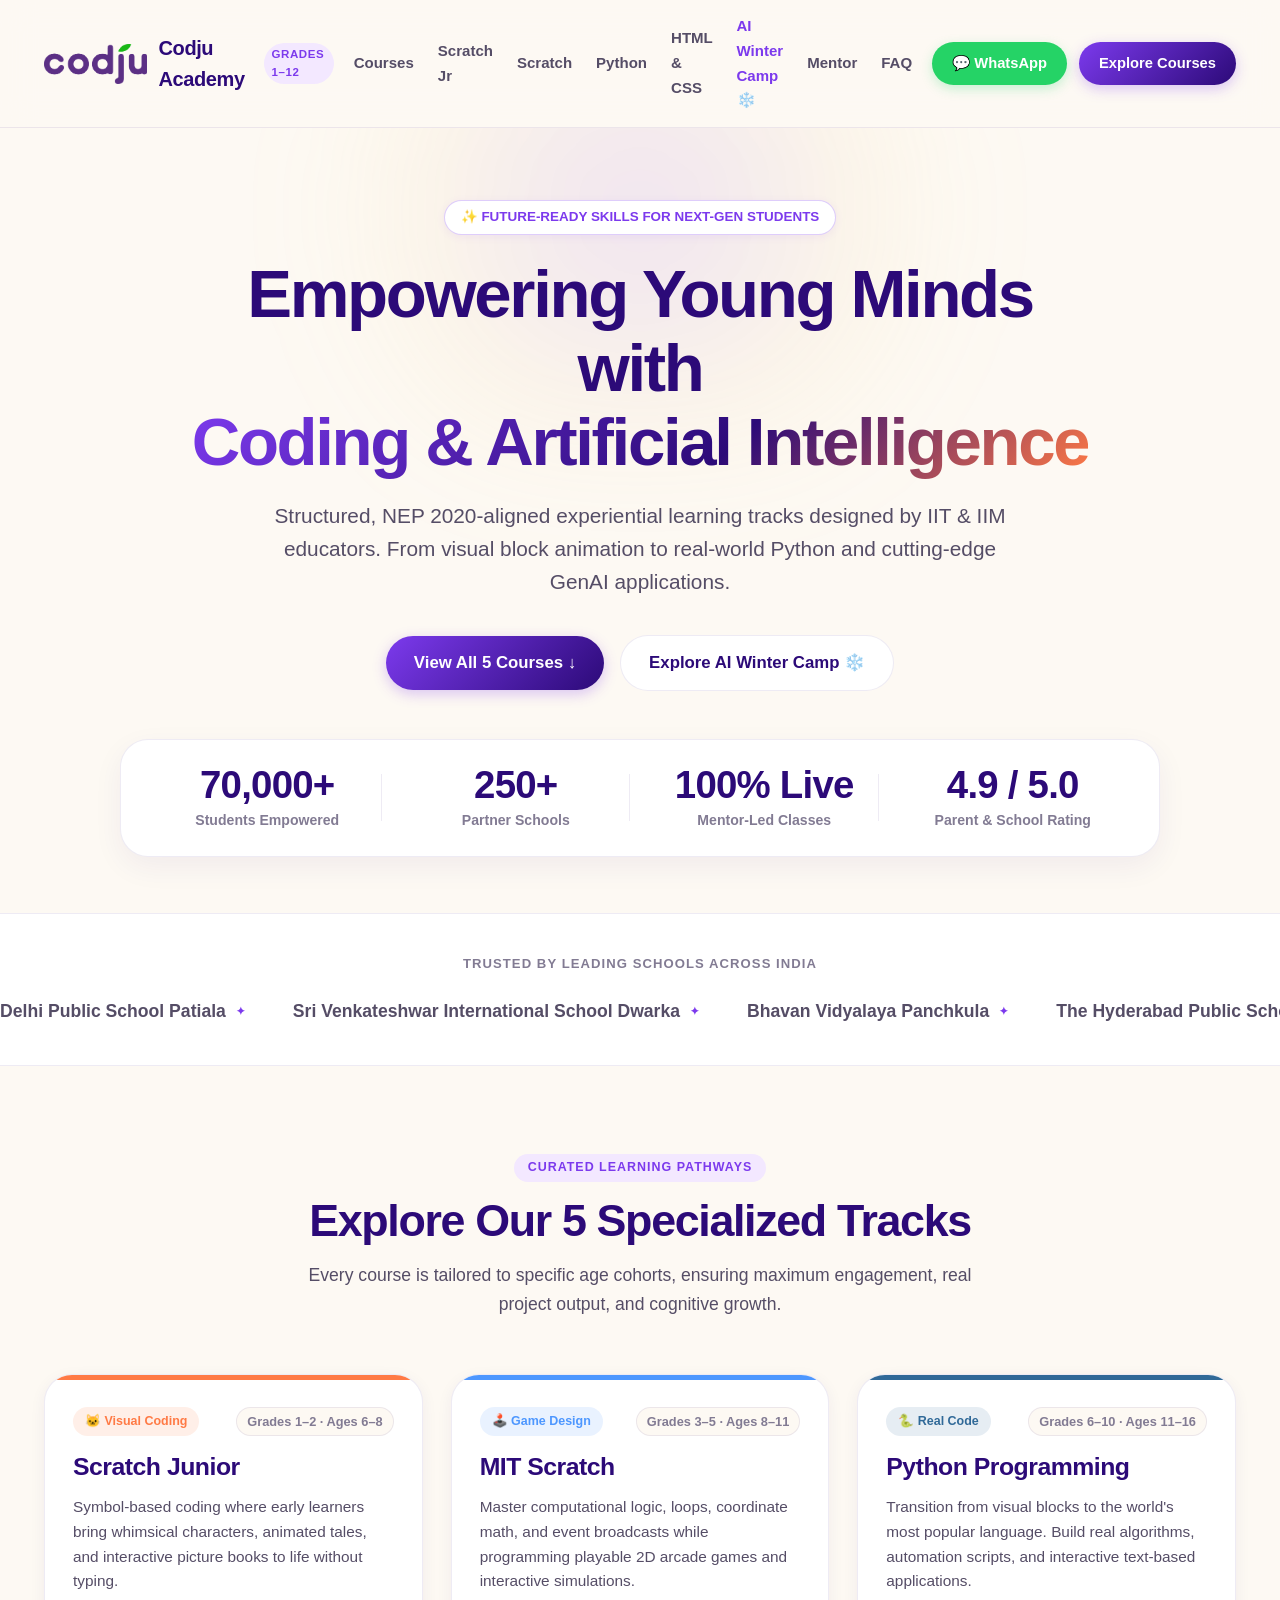
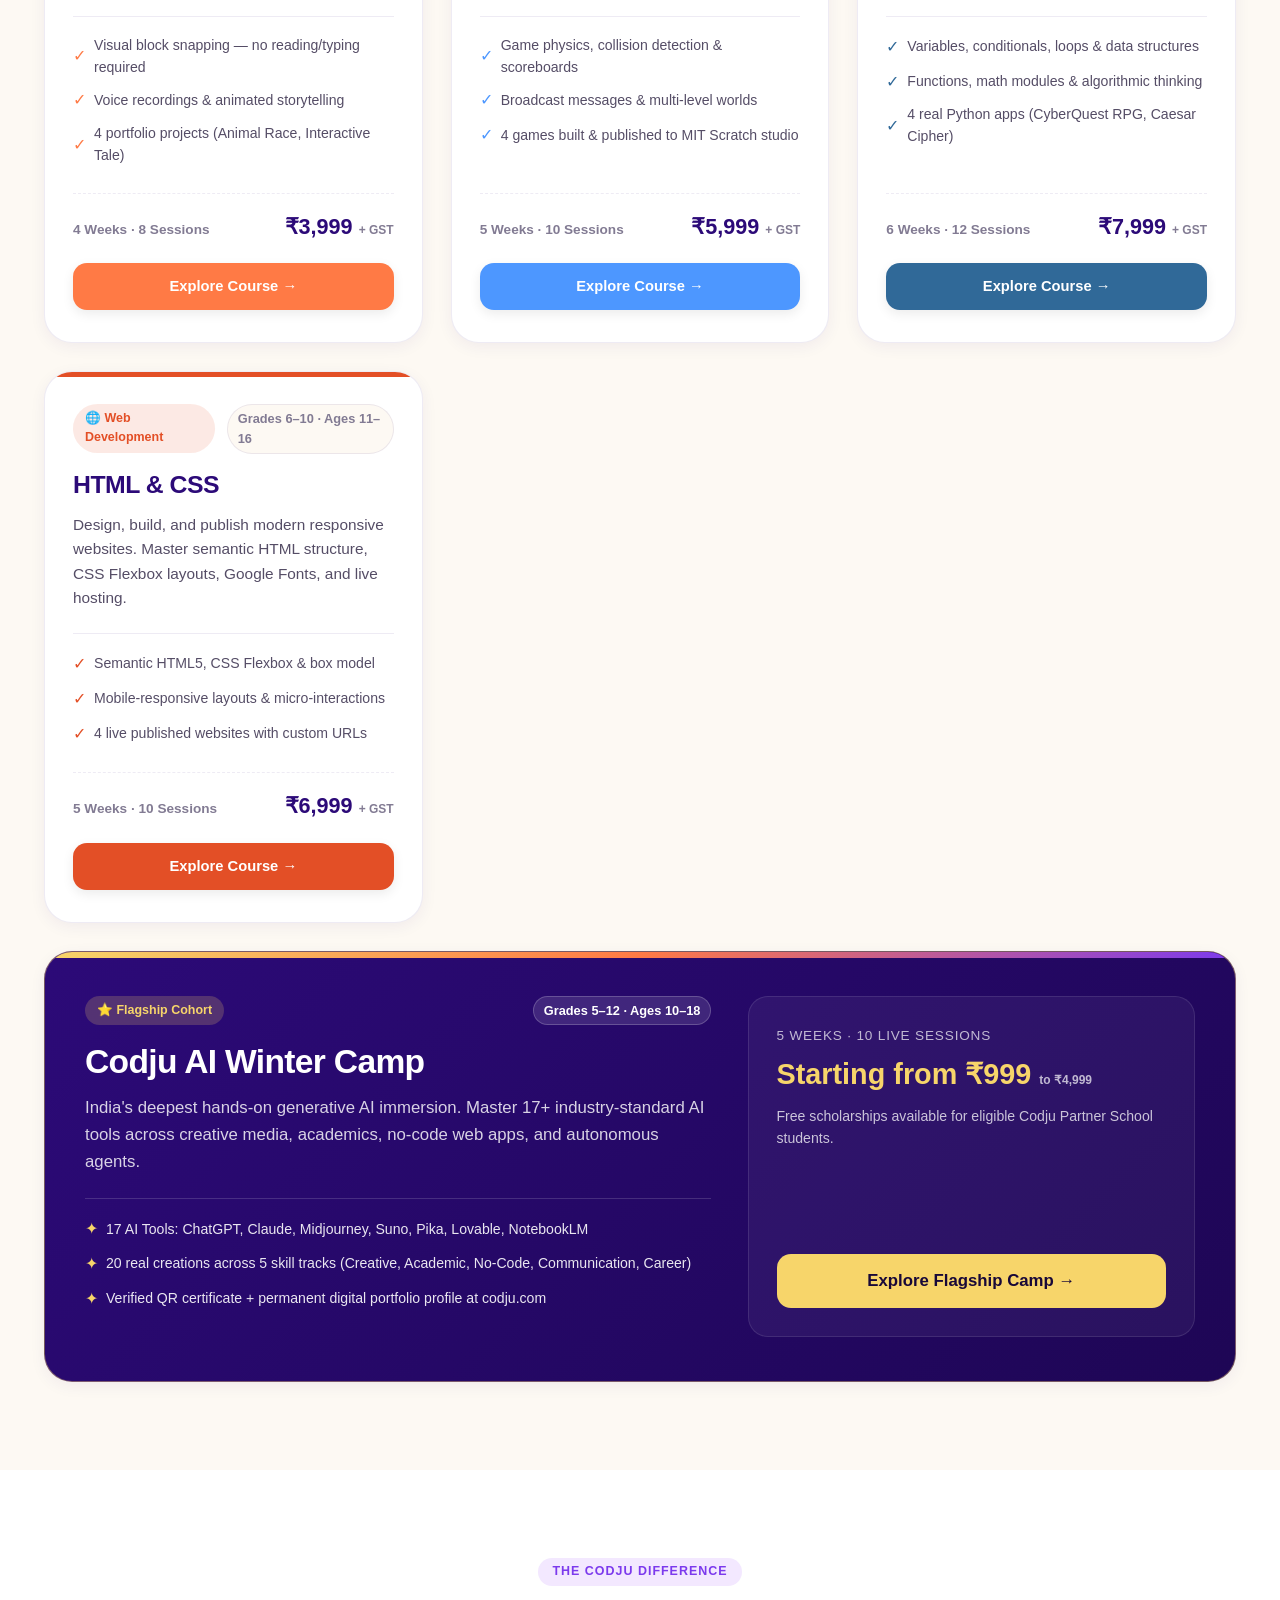
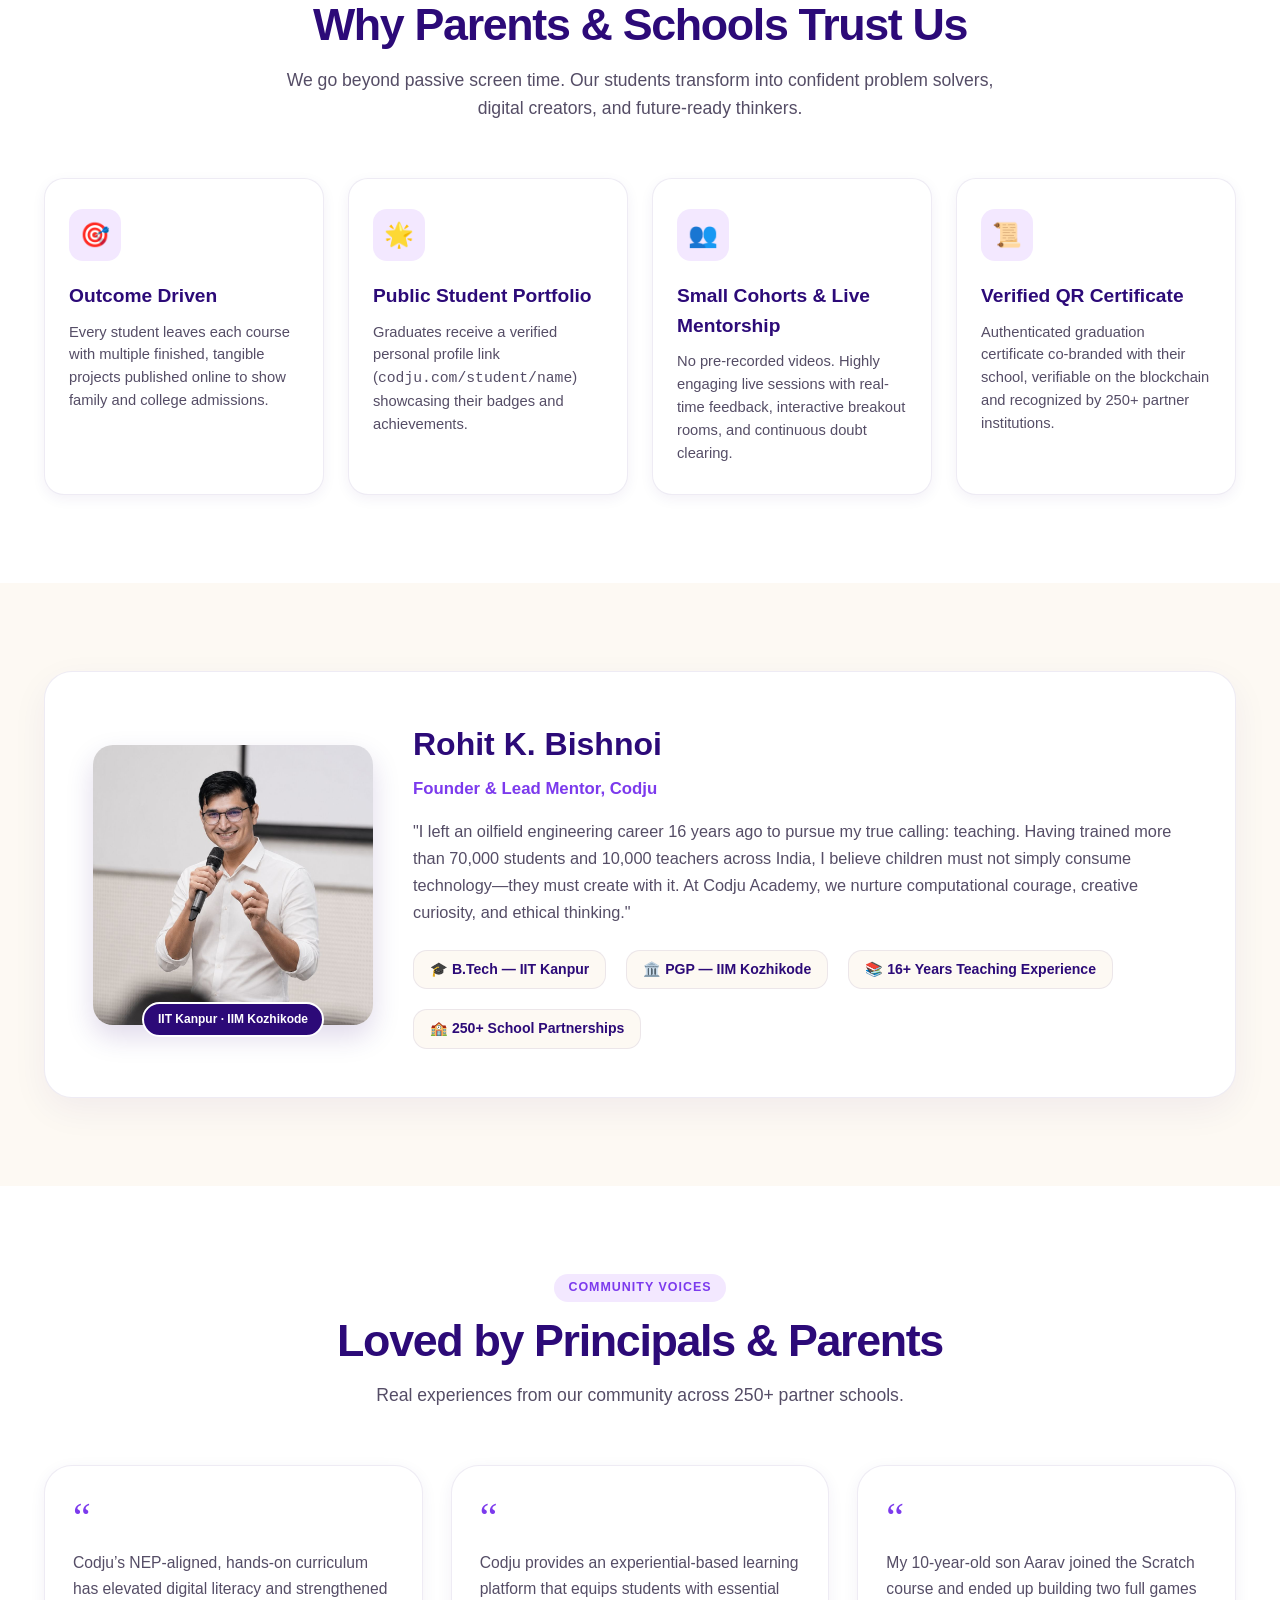
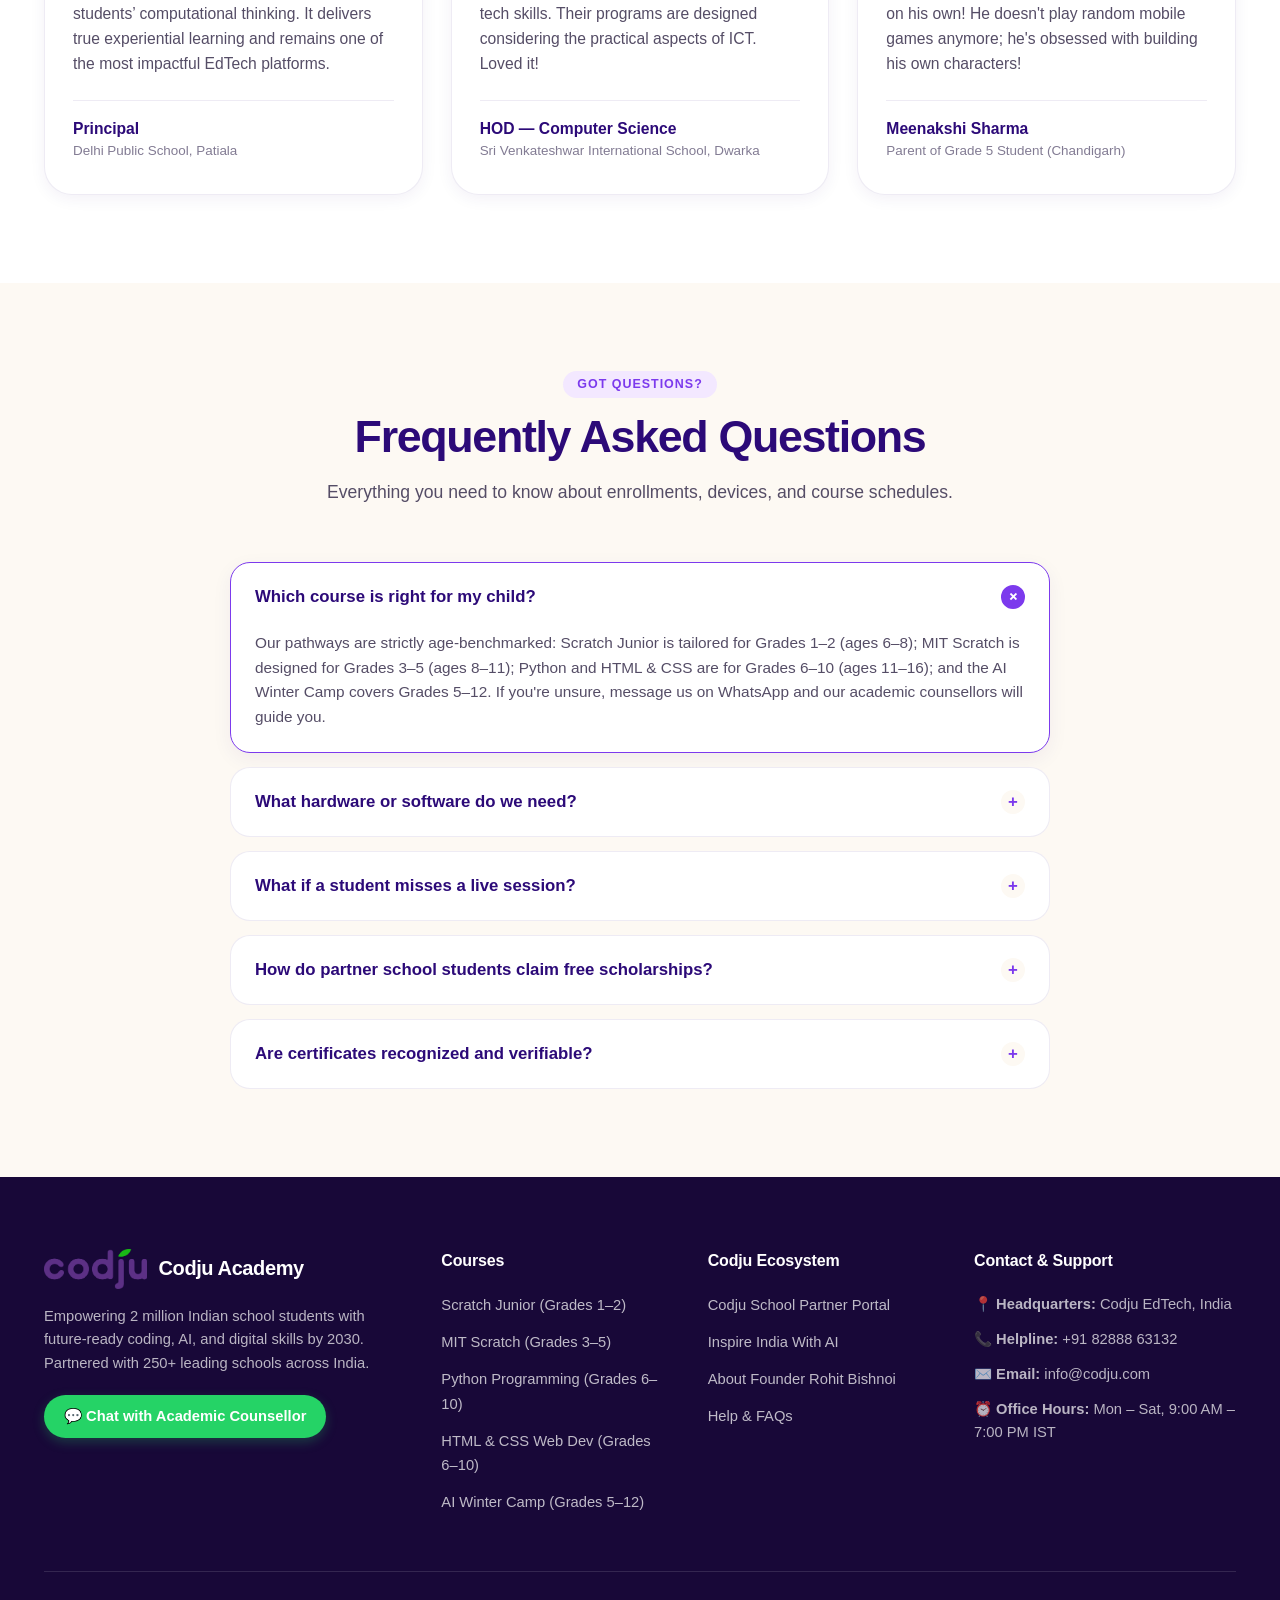
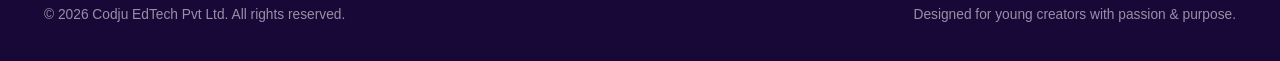
==== commit 2a92161c: "feat: transform site into Codju Academy with 6 interactive pages and shared design system" ====
--- a/index.html
+++ b/index.html
@@ -3,1090 +3,1589 @@
 <head>
   <meta charset="UTF-8" />
   <meta name="viewport" content="width=device-width, initial-scale=1.0" />
-  <title>Codju Winter Fest — Turn Screen Time Into Creation Time</title>
-  <meta name="description" content="Codju Winter Fest: A beginner-friendly live coding and AI camp for students in Grades 1–10. Learn ScratchJr, Scratch, Python and AI through hands-on projects." />
-  <meta name="keywords" content="Codju Winter Fest, coding camp for kids, ScratchJr, Scratch, Python, AI for school students, winter coding camp, Grades 1-10" />
+  <title>Codju Academy — Future-Ready Coding & AI Tracks for Grades 1–12</title>
+  <meta name="description" content="Codju Academy offers outcome-driven, live mentor-led coding and AI tracks for school students. Explore Scratch Junior, Scratch, Python, HTML & CSS, and the AI Winter Camp." />
+  <meta name="keywords" content="Codju Academy, coding for kids, Scratch Junior, Scratch, Python for schools, HTML CSS web development, AI camp for students" />
   <meta name="author" content="Codju" />
-  <link rel="canonical" href="https://codju.com/" />
-  
-  <!-- Open Graph / Facebook -->
-  <meta property="og:type" content="website" />
-  <meta property="og:url" content="https://codju.com/" />
-  <meta property="og:title" content="Codju Winter Fest — Turn Screen Time Into Creation Time" />
-  <meta property="og:description" content="A beginner-friendly live coding and AI camp for students in Grades 1–10. 4–5 Live Weekend Sessions on YouTube with hands-on projects." />
-  <meta property="og:image" content="assets/DP%20panda.png" />
-
-  <!-- Twitter -->
-  <meta property="twitter:card" content="summary_large_image" />
-  <meta property="twitter:url" content="https://codju.com/" />
-  <meta property="twitter:title" content="Codju Winter Fest — Turn Screen Time Into Creation Time" />
-  <meta property="twitter:description" content="A beginner-friendly live coding and AI camp for students in Grades 1–10. 4–5 Live Weekend Sessions on YouTube with hands-on projects." />
-  <meta property="twitter:image" content="assets/DP%20panda.png" />
-
-  <!-- Structured Data / JSON-LD -->
-  <script type="application/ld+json">
-  [
-    {
-      "@context": "https://schema.org",
-      "@type": "Course",
-      "name": "Codju Winter Fest",
-      "description": "A beginner-friendly live coding and AI camp for students in Grades 1–10 covering ScratchJr, Scratch, Python and AI in dedicated live sessions.",
-      "provider": {
-        "@type": "Organization",
-        "name": "Codju",
-        "sameAs": "https://codju.com"
-      },
-      "offers": {
-        "@type": "Offer",
-        "price": "999",
-        "priceCurrency": "INR"
-      }
-    }
-  ]
-  </script>
-
-  <!-- Google Font: Nunito -->
-  <link rel="preconnect" href="https://fonts.googleapis.com" />
-  <link rel="preconnect" href="https://fonts.gstatic.com" crossorigin />
-  <link href="https://fonts.googleapis.com/css2?family=Nunito:wght@400;600;700;800&display=swap" rel="stylesheet" />
-
-  <link rel="stylesheet" href="index.css" />
-  <link rel="icon" type="image/png" href="assets/DP%20panda.png" />
+  <link rel="icon" type="image/png" href="assets/logo.png" />
+  <style>
+    /* ==========================================================================
+       SHARED DESIGN SYSTEM — CODJU ACADEMY
+       Apple system font stack, deep purple & cream palette, warm gold accent
+       ========================================================================== */
+    :root {
+      --font-family: -apple-system, BlinkMacSystemFont, "SF Pro Display", "SF Pro Text", "Segoe UI", Roboto, Helvetica, Arial, sans-serif;
+      --color-brand-deep: #2c0a78;
+      --color-brand-purple: #7c3aed;
+      --color-brand-purple-light: #9061f9;
+      --color-brand-lavender: #f3e8ff;
+      --color-brand-cream: #fdf9f3;
+      --color-brand-warm: #f7d56a;
+      --color-brand-amber: #f59e0b;
+      --color-bg-page: #fdf9f3;
+      --color-bg-surface: #ffffff;
+      --color-text-primary: #180838;
+      --color-text-secondary: #554d66;
+      --color-text-muted: #827b93;
+      --color-border: rgba(44, 10, 120, 0.08);
+      --color-border-hover: rgba(124, 58, 237, 0.25);
+      --color-shadow: rgba(44, 10, 120, 0.06);
+      --color-shadow-lg: rgba(44, 10, 120, 0.12);
+      
+      /* Course Accents */
+      --accent-scratchjr: #ff7a45;
+      --accent-scratch: #4d97ff;
+      --accent-python: #306998;
+      --accent-web: #e34f26;
+      --accent-aicamp: #7c3aed;
+      
+      --radius-sm: 8px;
+      --radius-md: 14px;
+      --radius-lg: 20px;
+      --radius-xl: 28px;
+      --radius-full: 9999px;
+      --transition-base: 0.22s cubic-bezier(0.16, 1, 0.3, 1);
+      --max-width: 1240px;
+    }
+
+    *, *::before, *::after {
+      box-sizing: border-box;
+      margin: 0;
+      padding: 0;
+    }
+
+    html {
+      scroll-behavior: smooth;
+      font-size: 16px;
+      -webkit-font-smoothing: antialiased;
+      -moz-osx-font-smoothing: grayscale;
+    }
+
+    body {
+      font-family: var(--font-family);
+      background-color: var(--color-bg-page);
+      color: var(--color-text-primary);
+      line-height: 1.55;
+      overflow-x: hidden;
+    }
+
+    a {
+      color: inherit;
+      text-decoration: none;
+    }
+
+    img {
+      max-width: 100%;
+      height: auto;
+      display: block;
+    }
+
+    button {
+      font-family: inherit;
+      cursor: pointer;
+      border: none;
+      background: none;
+    }
+
+    .container {
+      max-width: var(--max-width);
+      margin: 0 auto;
+      padding: 0 24px;
+    }
+
+    /* --- Navigation Bar --- */
+    .site-nav {
+      position: sticky;
+      top: 0;
+      z-index: 100;
+      background: rgba(253, 249, 243, 0.92);
+      backdrop-filter: blur(16px);
+      -webkit-backdrop-filter: blur(16px);
+      border-bottom: 1px solid var(--color-border);
+      transition: background var(--transition-base), box-shadow var(--transition-base);
+    }
+
+    .site-nav__inner {
+      max-width: var(--max-width);
+      margin: 0 auto;
+      padding: 14px 24px;
+      display: flex;
+      align-items: center;
+      justify-content: space-between;
+      gap: 20px;
+    }
+
+    .brand-logo-wrap {
+      display: flex;
+      align-items: center;
+      gap: 12px;
+      font-weight: 800;
+      font-size: 1.25rem;
+      letter-spacing: -0.02em;
+      color: var(--color-brand-deep);
+    }
+
+    .brand-logo-img {
+      height: 40px;
+      width: auto;
+      object-fit: contain;
+    }
+
+    .brand-badge {
+      font-size: 0.72rem;
+      font-weight: 700;
+      background: var(--color-brand-lavender);
+      color: var(--color-brand-purple);
+      padding: 3px 8px;
+      border-radius: var(--radius-full);
+      text-transform: uppercase;
+      letter-spacing: 0.05em;
+    }
+
+    .nav-links {
+      display: flex;
+      align-items: center;
+      gap: 24px;
+      list-style: none;
+    }
+
+    .nav-link {
+      font-size: 0.94rem;
+      font-weight: 600;
+      color: var(--color-text-secondary);
+      transition: color var(--transition-base);
+      position: relative;
+    }
+
+    .nav-link:hover, .nav-link.active {
+      color: var(--color-brand-purple);
+    }
+
+    .nav-actions {
+      display: flex;
+      align-items: center;
+      gap: 12px;
+    }
+
+    .btn {
+      display: inline-flex;
+      align-items: center;
+      justify-content: center;
+      gap: 8px;
+      font-weight: 600;
+      font-size: 0.92rem;
+      padding: 10px 20px;
+      border-radius: var(--radius-full);
+      transition: all var(--transition-base);
+      white-space: nowrap;
+      text-decoration: none;
+    }
+
+    .btn--primary {
+      background: linear-gradient(135deg, var(--color-brand-purple) 0%, var(--color-brand-deep) 100%);
+      color: #ffffff;
+      box-shadow: 0 4px 14px rgba(124, 58, 237, 0.28);
+    }
+
+    .btn--primary:hover {
+      transform: translateY(-1px);
+      box-shadow: 0 6px 20px rgba(124, 58, 237, 0.38);
+    }
+
+    .btn--outline {
+      border: 1.5px solid var(--color-border);
+      color: var(--color-brand-deep);
+      background: #ffffff;
+    }
+
+    .btn--outline:hover {
+      border-color: var(--color-brand-purple);
+      color: var(--color-brand-purple);
+      background: var(--color-brand-lavender);
+    }
+
+    .btn--whatsapp {
+      background: #25d366;
+      color: #ffffff;
+      box-shadow: 0 4px 12px rgba(37, 211, 102, 0.25);
+    }
+
+    .btn--whatsapp:hover {
+      background: #22bf5b;
+      transform: translateY(-1px);
+    }
+
+    .menu-toggle {
+      display: none;
+      flex-direction: column;
+      gap: 5px;
+      padding: 8px;
+    }
+
+    .menu-toggle span {
+      display: block;
+      width: 22px;
+      height: 2px;
+      background: var(--color-brand-deep);
+      border-radius: 2px;
+      transition: all var(--transition-base);
+    }
+
+    /* --- Hero Section --- */
+    .hero {
+      position: relative;
+      padding: 72px 0 56px;
+      text-align: center;
+      overflow: hidden;
+    }
+
+    .hero__ambient {
+      position: absolute;
+      top: -20%;
+      left: 50%;
+      transform: translateX(-50%);
+      width: 760px;
+      height: 480px;
+      background: radial-gradient(circle, rgba(124, 58, 237, 0.12) 0%, rgba(247, 213, 106, 0.08) 50%, transparent 70%);
+      filter: blur(60px);
+      z-index: -1;
+      pointer-events: none;
+    }
+
+    .hero-eyebrow {
+      display: inline-flex;
+      align-items: center;
+      gap: 8px;
+      background: #ffffff;
+      border: 1px solid var(--color-border-hover);
+      padding: 6px 16px;
+      border-radius: var(--radius-full);
+      font-size: 0.84rem;
+      font-weight: 700;
+      color: var(--color-brand-purple);
+      margin-bottom: 22px;
+      box-shadow: 0 2px 8px rgba(124, 58, 237, 0.08);
+    }
+
+    .hero-title {
+      font-size: clamp(2.4rem, 5.5vw, 4.2rem);
+      font-weight: 800;
+      line-height: 1.1;
+      letter-spacing: -0.035em;
+      color: var(--color-brand-deep);
+      max-width: 920px;
+      margin: 0 auto 20px;
+    }
+
+    .hero-title .gradient-text {
+      background: linear-gradient(135deg, #7c3aed 0%, #2c0a78 60%, #ff7a45 100%);
+      -webkit-background-clip: text;
+      -webkit-text-fill-color: transparent;
+    }
+
+    .hero-subtitle {
+      font-size: clamp(1.05rem, 2vw, 1.3rem);
+      color: var(--color-text-secondary);
+      max-width: 760px;
+      margin: 0 auto 36px;
+      line-height: 1.6;
+    }
+
+    .hero-cta-group {
+      display: flex;
+      align-items: center;
+      justify-content: center;
+      gap: 16px;
+      flex-wrap: wrap;
+      margin-bottom: 48px;
+    }
+
+    /* Stats Bar */
+    .stats-bar {
+      background: #ffffff;
+      border: 1px solid var(--color-border);
+      border-radius: var(--radius-xl);
+      padding: 24px 32px;
+      box-shadow: 0 10px 30px var(--color-shadow);
+      display: grid;
+      grid-template-columns: repeat(4, 1fr);
+      gap: 20px;
+      max-width: 1040px;
+      margin: 0 auto;
+    }
+
+    .stat-card {
+      text-align: center;
+      position: relative;
+    }
+
+    .stat-card:not(:last-child)::after {
+      content: "";
+      position: absolute;
+      right: 0;
+      top: 15%;
+      height: 70%;
+      width: 1px;
+      background: var(--color-border);
+    }
+
+    .stat-number {
+      font-size: clamp(1.7rem, 3vw, 2.4rem);
+      font-weight: 800;
+      color: var(--color-brand-deep);
+      letter-spacing: -0.02em;
+      line-height: 1.1;
+    }
+
+    .stat-label {
+      font-size: 0.88rem;
+      font-weight: 600;
+      color: var(--color-text-muted);
+      margin-top: 4px;
+    }
+
+    /* Section Styling */
+    .section {
+      padding: 88px 0;
+      position: relative;
+    }
+
+    .section--white {
+      background: #ffffff;
+    }
+
+    .section-header {
+      text-align: center;
+      max-width: 720px;
+      margin: 0 auto 56px;
+    }
+
+    .section-tag {
+      font-size: 0.78rem;
+      font-weight: 800;
+      letter-spacing: 0.08em;
+      text-transform: uppercase;
+      color: var(--color-brand-purple);
+      background: var(--color-brand-lavender);
+      padding: 4px 14px;
+      border-radius: var(--radius-full);
+      display: inline-block;
+      margin-bottom: 12px;
+    }
+
+    .section-title {
+      font-size: clamp(2rem, 3.8vw, 2.8rem);
+      font-weight: 800;
+      letter-spacing: -0.03em;
+      color: var(--color-brand-deep);
+      line-height: 1.2;
+      margin-bottom: 14px;
+    }
+
+    .section-subtitle {
+      font-size: 1.1rem;
+      color: var(--color-text-secondary);
+      line-height: 1.6;
+    }
+
+    /* --- Course Catalog Grid --- */
+    .courses-grid {
+      display: grid;
+      grid-template-columns: repeat(3, 1fr);
+      gap: 28px;
+    }
+
+    .course-card {
+      background: #ffffff;
+      border: 1.5px solid var(--color-border);
+      border-radius: var(--radius-xl);
+      padding: 32px 28px;
+      display: flex;
+      flex-direction: column;
+      justify-content: space-between;
+      transition: all var(--transition-base);
+      position: relative;
+      overflow: hidden;
+      box-shadow: 0 4px 16px var(--color-shadow);
+    }
+
+    .course-card:hover {
+      transform: translateY(-6px);
+      box-shadow: 0 18px 40px var(--color-shadow-lg);
+      border-color: var(--card-accent, var(--color-brand-purple));
+    }
+
+    .course-card::before {
+      content: "";
+      position: absolute;
+      top: 0;
+      left: 0;
+      right: 0;
+      height: 5px;
+      background: var(--card-accent, var(--color-brand-purple));
+    }
+
+    .course-card--flagship {
+      grid-column: span 3;
+      background: linear-gradient(135deg, #2c0a78 0%, #1e0655 100%);
+      color: #ffffff;
+      border-color: rgba(247, 213, 106, 0.4);
+      display: grid;
+      grid-template-columns: 1.4fr 1fr;
+      gap: 36px;
+      padding: 44px 40px;
+    }
+
+    .course-card--flagship::before {
+      height: 6px;
+      background: linear-gradient(90deg, #f7d56a, #ff7a45, #7c3aed);
+    }
+
+    .course-header {
+      display: flex;
+      align-items: flex-start;
+      justify-content: space-between;
+      gap: 12px;
+      margin-bottom: 16px;
+    }
+
+    .course-badge {
+      font-size: 0.78rem;
+      font-weight: 700;
+      padding: 5px 12px;
+      border-radius: var(--radius-full);
+      background: var(--badge-bg, rgba(124, 58, 237, 0.1));
+      color: var(--badge-color, var(--color-brand-purple));
+      display: inline-flex;
+      align-items: center;
+      gap: 6px;
+    }
+
+    .course-grade-pill {
+      font-size: 0.8rem;
+      font-weight: 700;
+      color: var(--color-text-muted);
+      background: var(--color-brand-cream);
+      padding: 4px 10px;
+      border-radius: var(--radius-full);
+      border: 1px solid var(--color-border);
+    }
+
+    .course-title {
+      font-size: 1.55rem;
+      font-weight: 800;
+      letter-spacing: -0.02em;
+      color: var(--color-brand-deep);
+      margin-bottom: 12px;
+      line-height: 1.25;
+    }
+
+    .course-desc {
+      font-size: 0.96rem;
+      color: var(--color-text-secondary);
+      line-height: 1.6;
+      margin-bottom: 22px;
+    }
+
+    .course-highlights {
+      list-style: none;
+      display: flex;
+      flex-direction: column;
+      gap: 10px;
+      margin-bottom: 26px;
+      padding-top: 18px;
+      border-top: 1px solid var(--color-border);
+    }
+
+    .course-highlight-item {
+      font-size: 0.88rem;
+      color: var(--color-text-secondary);
+      display: flex;
+      align-items: center;
+      gap: 8px;
+    }
+
+    .course-highlight-icon {
+      color: var(--card-accent, var(--color-brand-purple));
+      font-size: 1rem;
+      flex-shrink: 0;
+    }
+
+    .course-meta {
+      display: flex;
+      align-items: baseline;
+      justify-content: space-between;
+      margin-bottom: 20px;
+      padding-top: 16px;
+      border-top: 1px dashed var(--color-border);
+    }
+
+    .course-duration {
+      font-size: 0.85rem;
+      font-weight: 600;
+      color: var(--color-text-muted);
+    }
+
+    .course-price {
+      font-size: 1.35rem;
+      font-weight: 800;
+      color: var(--color-brand-deep);
+    }
+
+    .course-price small {
+      font-size: 0.75rem;
+      font-weight: 600;
+      color: var(--color-text-muted);
+    }
+
+    .btn--explore {
+      width: 100%;
+      background: var(--card-accent, var(--color-brand-purple));
+      color: #ffffff;
+      padding: 12px 20px;
+      font-weight: 700;
+      border-radius: var(--radius-md);
+      box-shadow: 0 4px 12px rgba(0, 0, 0, 0.08);
+    }
+
+    .btn--explore:hover {
+      filter: brightness(1.08);
+      transform: translateY(-2px);
+    }
+
+    /* Flagship styling overrides */
+    .course-card--flagship .course-title {
+      color: #ffffff;
+      font-size: 2.1rem;
+    }
+
+    .course-card--flagship .course-desc {
+      color: rgba(255, 255, 255, 0.82);
+      font-size: 1.05rem;
+    }
+
+    .course-card--flagship .course-highlight-item {
+      color: rgba(255, 255, 255, 0.9);
+    }
+
+    .course-card--flagship .course-price {
+      color: var(--color-brand-warm);
+      font-size: 1.8rem;
+    }
+
+    .course-card--flagship .course-grade-pill {
+      background: rgba(255, 255, 255, 0.12);
+      color: #ffffff;
+      border: 1px solid rgba(255, 255, 255, 0.2);
+    }
+
+    /* --- Schools Marquee --- */
+    .marquee-section {
+      background: #ffffff;
+      border-top: 1px solid var(--color-border);
+      border-bottom: 1px solid var(--color-border);
+      padding: 40px 0;
+      overflow: hidden;
+    }
+
+    .marquee-label {
+      text-align: center;
+      font-size: 0.82rem;
+      font-weight: 700;
+      text-transform: uppercase;
+      letter-spacing: 0.08em;
+      color: var(--color-text-muted);
+      margin-bottom: 24px;
+    }
+
+    .marquee-track {
+      display: flex;
+      gap: 48px;
+      width: max-content;
+      animation: scrollMarquee 36s linear infinite;
+    }
+
+    .marquee-item {
+      font-size: 1.1rem;
+      font-weight: 700;
+      color: var(--color-text-secondary);
+      white-space: nowrap;
+      display: flex;
+      align-items: center;
+      gap: 10px;
+    }
+
+    .marquee-item span.dot {
+      color: var(--color-brand-purple);
+      font-size: 0.7rem;
+    }
+
+    @keyframes scrollMarquee {
+      0% { transform: translateX(0); }
+      100% { transform: translateX(-50%); }
+    }
+
+    /* --- Why Codju Section --- */
+    .features-grid {
+      display: grid;
+      grid-template-columns: repeat(4, 1fr);
+      gap: 24px;
+    }
+
+    .feature-card {
+      background: #ffffff;
+      border: 1px solid var(--color-border);
+      border-radius: var(--radius-lg);
+      padding: 30px 24px;
+      box-shadow: 0 4px 14px var(--color-shadow);
+      transition: all var(--transition-base);
+    }
+
+    .feature-card:hover {
+      transform: translateY(-4px);
+      box-shadow: 0 12px 28px var(--color-shadow-lg);
+    }
+
+    .feature-icon-box {
+      width: 52px;
+      height: 52px;
+      border-radius: var(--radius-md);
+      background: var(--color-brand-lavender);
+      color: var(--color-brand-purple);
+      display: flex;
+      align-items: center;
+      justify-content: center;
+      font-size: 1.5rem;
+      margin-bottom: 20px;
+    }
+
+    .feature-title {
+      font-size: 1.2rem;
+      font-weight: 800;
+      color: var(--color-brand-deep);
+      margin-bottom: 10px;
+    }
+
+    .feature-desc {
+      font-size: 0.92rem;
+      color: var(--color-text-secondary);
+      line-height: 1.55;
+    }
+
+    /* --- Lead Mentor --- */
+    .mentor-box {
+      background: #ffffff;
+      border: 1.5px solid var(--color-border);
+      border-radius: var(--radius-xl);
+      padding: 48px;
+      display: grid;
+      grid-template-columns: 280px 1fr;
+      gap: 40px;
+      align-items: center;
+      box-shadow: 0 12px 36px var(--color-shadow);
+    }
+
+    .mentor-photo-wrap {
+      position: relative;
+    }
+
+    .mentor-photo {
+      width: 100%;
+      border-radius: var(--radius-lg);
+      object-fit: cover;
+      aspect-ratio: 1;
+      box-shadow: 0 12px 28px rgba(44, 10, 120, 0.15);
+    }
+
+    .mentor-badge {
+      position: absolute;
+      bottom: -12px;
+      left: 50%;
+      transform: translateX(-50%);
+      background: var(--color-brand-deep);
+      color: #ffffff;
+      font-size: 0.75rem;
+      font-weight: 700;
+      padding: 6px 14px;
+      border-radius: var(--radius-full);
+      white-space: nowrap;
+      border: 2px solid #ffffff;
+    }
+
+    .mentor-name {
+      font-size: 2rem;
+      font-weight: 800;
+      color: var(--color-brand-deep);
+      margin-bottom: 6px;
+    }
+
+    .mentor-role {
+      font-size: 1.05rem;
+      font-weight: 700;
+      color: var(--color-brand-purple);
+      margin-bottom: 16px;
+    }
+
+    .mentor-bio {
+      font-size: 1.02rem;
+      color: var(--color-text-secondary);
+      line-height: 1.65;
+      margin-bottom: 24px;
+    }
+
+    .mentor-credentials {
+      display: flex;
+      gap: 20px;
+      flex-wrap: wrap;
+    }
+
+    .credential-tag {
+      background: var(--color-brand-cream);
+      border: 1px solid var(--color-border);
+      padding: 8px 16px;
+      border-radius: var(--radius-md);
+      font-size: 0.88rem;
+      font-weight: 700;
+      color: var(--color-brand-deep);
+    }
+
+    /* --- Testimonials --- */
+    .testimonials-grid {
+      display: grid;
+      grid-template-columns: repeat(3, 1fr);
+      gap: 28px;
+    }
+
+    .testimonial-card {
+      background: #ffffff;
+      border: 1px solid var(--color-border);
+      border-radius: var(--radius-xl);
+      padding: 32px 28px;
+      box-shadow: 0 4px 16px var(--color-shadow);
+      display: flex;
+      flex-direction: column;
+      justify-content: space-between;
+    }
+
+    .quote-mark {
+      font-size: 2.5rem;
+      font-family: Georgia, serif;
+      color: var(--color-brand-purple);
+      line-height: 1;
+      margin-bottom: 12px;
+    }
+
+    .testimonial-text {
+      font-size: 0.98rem;
+      color: var(--color-text-secondary);
+      line-height: 1.6;
+      margin-bottom: 24px;
+    }
+
+    .testimonial-author {
+      display: flex;
+      align-items: center;
+      gap: 14px;
+      padding-top: 16px;
+      border-top: 1px solid var(--color-border);
+    }
+
+    .author-name {
+      font-size: 0.98rem;
+      font-weight: 800;
+      color: var(--color-brand-deep);
+    }
+
+    .author-role {
+      font-size: 0.84rem;
+      color: var(--color-text-muted);
+    }
+
+    /* --- FAQ Accordion --- */
+    .faq-accordion {
+      max-width: 820px;
+      margin: 0 auto;
+      display: flex;
+      flex-direction: column;
+      gap: 14px;
+    }
+
+    .faq-item {
+      background: #ffffff;
+      border: 1px solid var(--color-border);
+      border-radius: var(--radius-lg);
+      overflow: hidden;
+      transition: all var(--transition-base);
+    }
+
+    .faq-item.active {
+      border-color: var(--color-brand-purple);
+      box-shadow: 0 6px 20px var(--color-shadow);
+    }
+
+    .faq-trigger {
+      width: 100%;
+      padding: 22px 24px;
+      text-align: left;
+      display: flex;
+      align-items: center;
+      justify-content: space-between;
+      gap: 16px;
+      font-size: 1.05rem;
+      font-weight: 700;
+      color: var(--color-brand-deep);
+    }
+
+    .faq-icon {
+      width: 24px;
+      height: 24px;
+      border-radius: 50%;
+      background: var(--color-brand-cream);
+      display: flex;
+      align-items: center;
+      justify-content: center;
+      color: var(--color-brand-purple);
+      font-weight: bold;
+      transition: transform var(--transition-base);
+      flex-shrink: 0;
+    }
+
+    .faq-item.active .faq-icon {
+      transform: rotate(45deg);
+      background: var(--color-brand-purple);
+      color: #ffffff;
+    }
+
+    .faq-content {
+      max-height: 0;
+      overflow: hidden;
+      transition: max-height 0.3s ease-out;
+      padding: 0 24px;
+      color: var(--color-text-secondary);
+      font-size: 0.96rem;
+      line-height: 1.6;
+    }
+
+    .faq-item.active .faq-content {
+      padding: 0 24px 22px;
+      max-height: 300px;
+    }
+
+    /* --- Footer --- */
+    .site-footer {
+      background: #180838;
+      color: #ffffff;
+      padding: 72px 0 36px;
+    }
+
+    .footer-grid {
+      display: grid;
+      grid-template-columns: 1.6fr 1fr 1fr 1.2fr;
+      gap: 48px;
+      margin-bottom: 56px;
+    }
+
+    .footer-col-title {
+      font-size: 1rem;
+      font-weight: 800;
+      color: #ffffff;
+      margin-bottom: 20px;
+      letter-spacing: -0.01em;
+    }
+
+    .footer-links {
+      list-style: none;
+      display: flex;
+      flex-direction: column;
+      gap: 12px;
+    }
+
+    .footer-link {
+      color: rgba(255, 255, 255, 0.72);
+      font-size: 0.92rem;
+      transition: color var(--transition-base);
+    }
+
+    .footer-link:hover {
+      color: #ffffff;
+    }
+
+    .footer-bottom {
+      padding-top: 32px;
+      border-top: 1px solid rgba(255, 255, 255, 0.12);
+      display: flex;
+      align-items: center;
+      justify-content: space-between;
+      font-size: 0.86rem;
+      color: rgba(255, 255, 255, 0.55);
+      flex-wrap: wrap;
+      gap: 16px;
+    }
+
+    /* --- Responsive Breakpoints --- */
+    @media (max-width: 1024px) {
+      .courses-grid {
+        grid-template-columns: repeat(2, 1fr);
+      }
+      .course-card--flagship {
+        grid-column: span 2;
+        grid-template-columns: 1fr;
+      }
+      .features-grid {
+        grid-template-columns: repeat(2, 1fr);
+      }
+      .stats-bar {
+        grid-template-columns: repeat(2, 1fr);
+      }
+      .stat-card:nth-child(2)::after {
+        display: none;
+      }
+      .mentor-box {
+        grid-template-columns: 1fr;
+        text-align: center;
+      }
+      .mentor-photo {
+        max-width: 220px;
+        margin: 0 auto;
+      }
+      .mentor-credentials {
+        justify-content: center;
+      }
+      .footer-grid {
+        grid-template-columns: repeat(2, 1fr);
+      }
+    }
+
+    @media (max-width: 768px) {
+      .nav-links, .nav-actions .btn--outline {
+        display: none;
+      }
+      .menu-toggle {
+        display: flex;
+      }
+      .courses-grid {
+        grid-template-columns: 1fr;
+      }
+      .course-card--flagship {
+        grid-column: span 1;
+      }
+      .features-grid {
+        grid-template-columns: 1fr;
+      }
+      .testimonials-grid {
+        grid-template-columns: 1fr;
+      }
+      .stats-bar {
+        grid-template-columns: 1fr;
+        gap: 16px;
+      }
+      .stat-card::after {
+        display: none !important;
+      }
+      .footer-grid {
+        grid-template-columns: 1fr;
+        gap: 36px;
+      }
+    }
+  </style>
 </head>
 <body>
 
-  <!-- ========== NAVIGATION ========== -->
-  <nav class="nav" id="nav">
-    <div class="nav__inner">
-      <a href="#" class="nav__logo">
-        <img src="assets/logo.png" alt="Codju Logo" class="nav__logo-img" />
+  <!-- ========== TOP NAVIGATION ========== -->
+  <header class="site-nav" id="siteNav">
+    <div class="site-nav__inner">
+      <a href="Codju Academy Home.dc.html" class="brand-logo-wrap" title="Codju Academy Home">
+        <img src="assets/logo.png" alt="Codju Logo" class="brand-logo-img" />
+        <span>Codju Academy</span>
+        <span class="brand-badge">Grades 1–12</span>
       </a>
 
-      <ul class="nav__links">
-        <li><a href="#program">Program</a></li>
-        <li><a href="#mentor">Mentor</a></li>
-        <li><a href="#curriculum">Curriculum</a></li>
-        <li><a href="#tools">Tools</a></li>
-        <li><a href="#projects">Portfolios</a></li>
-        <li><a href="#recognition">Certificate</a></li>
-        <li><a href="#partner-schools">Partner Schools</a></li>
-        <li><a href="#faq">FAQ</a></li>
-      </ul>
-
-      <div class="nav__cta">
-        <a href="#partner-schools" class="btn btn--nav-outline">Student Login</a>
-        <a href="#pricing" class="btn btn--primary btn--nav">Join Waitlist</a>
-        <button class="nav__mobile-toggle" id="mobileToggle" aria-label="Toggle navigation menu">
+      <nav>
+        <ul class="nav-links">
+          <li><a href="#courses" class="nav-link">Courses</a></li>
+          <li><a href="Scratch Junior.dc.html" class="nav-link">Scratch Jr</a></li>
+          <li><a href="Scratch.dc.html" class="nav-link">Scratch</a></li>
+          <li><a href="Python.dc.html" class="nav-link">Python</a></li>
+          <li><a href="HTML and CSS.dc.html" class="nav-link">HTML &amp; CSS</a></li>
+          <li><a href="Codju AI Winter Camp.dc.html" class="nav-link" style="color: var(--color-brand-purple); font-weight: 700;">AI Winter Camp ❄️</a></li>
+          <li><a href="#mentor" class="nav-link">Mentor</a></li>
+          <li><a href="#faq" class="nav-link">FAQ</a></li>
+        </ul>
+      </nav>
+
+      <div class="nav-actions">
+        <a href="https://wa.me/918288863132?text=Hello%20Codju%2C%20I%20am%20interested%20in%20Codju%20Academy%20Courses" target="_blank" rel="noopener" class="btn btn--whatsapp" aria-label="WhatsApp Support">
+          💬 WhatsApp
+        </a>
+        <a href="#courses" class="btn btn--primary">
+          Explore Courses
+        </a>
+        <button class="menu-toggle" id="menuToggle" aria-label="Toggle mobile menu">
           <span></span>
           <span></span>
           <span></span>
         </button>
       </div>
     </div>
-
-    <!-- Mobile Navigation Drawer -->
-    <div class="nav__mobile-menu" id="mobileMenu">
-      <a href="#program">Program</a>
-      <a href="#mentor">Mentor</a>
-      <a href="#curriculum">Curriculum</a>
-      <a href="#tools">Tools</a>
-      <a href="#projects">Portfolios</a>
-      <a href="#recognition">Certificate</a>
-      <a href="#partner-schools">Partner Schools</a>
-      <a href="#faq">FAQ</a>
-      <div style="display: flex; flex-direction: column; gap: 10px; margin-top: 14px;">
-        <a href="#partner-schools" class="btn btn--nav-outline" style="text-align: center;">Student Login</a>
-        <a href="#pricing" class="btn btn--primary" style="text-align: center;">Enroll for ₹999</a>
+  </header>
+
+  <!-- ========== HERO SECTION ========== -->
+  <section class="hero">
+    <div class="hero__ambient"></div>
+    <div class="container">
+      <div class="hero-eyebrow">
+        <span>✨ FUTURE-READY SKILLS FOR NEXT-GEN STUDENTS</span>
       </div>
-    </div>
-  </nav>
-
-  <!-- ========== HERO SECTION ========== -->
-  <section class="hero" id="hero">
-    <div class="bg-grid"></div>
-    <div class="ambient-glow ambient-glow--hero"></div>
-    <div class="container">
-      
-      <!-- Top Centered Header Block (Exact match to Screenshot 1) -->
-      <div class="hero__header-centered reveal">
-        <div class="hero__welcome-tag">
-          WELCOME TO <span class="hero__welcome-accent">CODJU WINTER FEST</span>
-        </div>
-        <h1 class="hero__main-title">Turn Screen Time Into Creation Time</h1>
-        <div class="hero__status-pill">
-          <span class="status-dot"></span>
-          <span>Live Weekend Sessions &nbsp;|&nbsp; YouTube Live + Replays &nbsp;|&nbsp; Grades 1–10</span>
-        </div>
+      <h1 class="hero-title">
+        Empowering Young Minds with <br/>
+        <span class="gradient-text">Coding &amp; Artificial Intelligence</span>
+      </h1>
+      <p class="hero-subtitle">
+        Structured, NEP 2020-aligned experiential learning tracks designed by IIT &amp; IIM educators. 
+        From visual block animation to real-world Python and cutting-edge GenAI applications.
+      </p>
+
+      <div class="hero-cta-group">
+        <a href="#courses" class="btn btn--primary" style="padding: 14px 28px; font-size: 1.05rem;">
+          View All 5 Courses ↓
+        </a>
+        <a href="Codju AI Winter Camp.dc.html" class="btn btn--outline" style="padding: 14px 28px; font-size: 1.05rem;">
+          Explore AI Winter Camp ❄️
+        </a>
       </div>
 
-      <!-- Two-Column Hero Split -->
-      <div class="hero__grid">
-        <!-- Left Column: Copy & Highlights -->
-        <div class="hero__content reveal">
-          <div class="hero__cohort-badge">WINTER COHORT IS UNDERWAY</div>
-          <h2 class="hero__cohort-title">Coding & AI Camp For Students</h2>
-          <p class="hero__subtitle">Learn 4 creative coding & AI domains, build real projects, and gain future-ready skills with expert guidance.</p>
-
-          <!-- 4 Bullet points with purple stars (✦) -->
-          <ul class="hero__feature-list">
-            <li>
-              <span class="star-icon">✦</span>
-              <span><strong>Grades 1–10</strong> | Beginner Friendly</span>
-            </li>
-            <li>
-              <span class="star-icon">✦</span>
-              <span><strong>Hands-On Exposure</strong> to 4 Creative Domains</span>
-            </li>
-            <li>
-              <span class="star-icon">✦</span>
-              <span><strong>Weekend Live Camp</strong> + Real Projects</span>
-            </li>
-            <li>
-              <span class="star-icon">✦</span>
-              <span><strong>Get Certified</strong> by Codju</span>
-            </li>
-          </ul>
-
-          <!-- CTAs -->
-          <div class="hero__cta-group">
-            <a href="#pricing" class="btn btn--primary btn--hero">Student Login</a>
-            <a href="#projects" class="btn btn--outline btn--hero">View Portfolios</a>
-          </div>
-
-          <!-- Lavender Info / Registration Callout Box -->
-          <div class="hero__info-box">
-            <div class="info-box__header">
-              <span class="info-box__radio"></span>
-              <strong>Winter Cohort Registration Open</strong>
-            </div>
-            <p class="info-box__subtext">One pass covers all 4 live weekend sessions, replays and project submissions.</p>
-            <div class="info-box__footer">
-              <svg aria-hidden="true" xmlns="http://www.w3.org/2000/svg" width="16" height="16" viewBox="0 0 24 24" fill="none" stroke="currentColor" stroke-width="2.5" stroke-linecap="round" stroke-linejoin="round" class="check-icon"><polyline points="20 6 9 17 4 12"/></svg>
-              <span>Session recordings & starter files available in student portal</span>
-            </div>
-          </div>
-        </div>
-
-        <!-- Right Column: Video Showcase Card -->
-        <div class="hero__visual reveal reveal-delay-1">
-          <div class="hero__video-wrapper">
-            <iframe id="hero-youtube-video" width="100%" height="100%" src="https://www.youtube.com/embed/xoCqW-ngJDQ?enablejsapi=1&controls=1&rel=0&vq=hd1080&playsinline=1&autoplay=1&mute=1" title="Codju Winter Fest Workshop Preview" frameborder="0" allow="accelerometer; autoplay; clipboard-write; encrypted-media; gyroscope; picture-in-picture; web-share" referrerpolicy="strict-origin-when-cross-origin" allowfullscreen></iframe>
-            <div class="video-overlay-banner">
-              <span>TURN THEIR IMAGINATION INTO AN AI</span>
-              <img src="assets/logo.png" alt="Codju" class="video-watermark-logo" />
-            </div>
-          </div>
+      <!-- Stats Bar -->
+      <div class="stats-bar">
+        <div class="stat-card">
+          <div class="stat-number">70,000+</div>
+          <div class="stat-label">Students Empowered</div>
+        </div>
+        <div class="stat-card">
+          <div class="stat-number">250+</div>
+          <div class="stat-label">Partner Schools</div>
+        </div>
+        <div class="stat-card">
+          <div class="stat-number">100% Live</div>
+          <div class="stat-label">Mentor-Led Classes</div>
+        </div>
+        <div class="stat-card">
+          <div class="stat-number">4.9 / 5.0</div>
+          <div class="stat-label">Parent &amp; School Rating</div>
         </div>
       </div>
     </div>
   </section>
 
-  <!-- ========== HORIZONTAL STATS BAR (Screenshot 2) ========== -->
-  <section class="stats-bar">
+  <!-- ========== SCHOOLS MARQUEE ========== -->
+  <section class="marquee-section">
+    <div class="marquee-label">Trusted by Leading Schools Across India</div>
+    <div class="marquee-track">
+      <div class="marquee-item">Delhi Public School Patiala <span class="dot">✦</span></div>
+      <div class="marquee-item">Sri Venkateshwar International School Dwarka <span class="dot">✦</span></div>
+      <div class="marquee-item">Bhavan Vidyalaya Panchkula <span class="dot">✦</span></div>
+      <div class="marquee-item">The Hyderabad Public School Begumpet <span class="dot">✦</span></div>
+      <div class="marquee-item">St. John's High School Chandigarh <span class="dot">✦</span></div>
+      <div class="marquee-item">St. Soldier's School Panchkula <span class="dot">✦</span></div>
+      <div class="marquee-item">Guru Teg Bahadur Public School <span class="dot">✦</span></div>
+      <!-- Duplicate for infinite marquee effect -->
+      <div class="marquee-item">Delhi Public School Patiala <span class="dot">✦</span></div>
+      <div class="marquee-item">Sri Venkateshwar International School Dwarka <span class="dot">✦</span></div>
+      <div class="marquee-item">Bhavan Vidyalaya Panchkula <span class="dot">✦</span></div>
+      <div class="marquee-item">The Hyderabad Public School Begumpet <span class="dot">✦</span></div>
+      <div class="marquee-item">St. John's High School Chandigarh <span class="dot">✦</span></div>
+      <div class="marquee-item">St. Soldier's School Panchkula <span class="dot">✦</span></div>
+      <div class="marquee-item">Guru Teg Bahadur Public School <span class="dot">✦</span></div>
+    </div>
+  </section>
+
+  <!-- ========== ALL 5 COURSES CATALOG ========== -->
+  <section class="section" id="courses">
     <div class="container">
-      <div class="stats-bar__inner">
-        <div class="stat-item">
-          <div class="stat-item__number">150,000+</div>
-          <div class="stat-item__label">Students Reached</div>
-        </div>
-        <div class="stat-divider"></div>
-        <div class="stat-item">
-          <div class="stat-item__number">250+</div>
-          <div class="stat-item__label">Partner Schools</div>
-        </div>
-        <div class="stat-divider"></div>
-        <div class="stat-item">
-          <div class="stat-item__number">12 Months</div>
-          <div class="stat-item__label">AI Support</div>
-        </div>
-        <div class="stat-divider"></div>
-        <div class="stat-item">
-          <div class="stat-item__number">Live</div>
-          <div class="stat-item__label">Mentor-Led Learning</div>
-        </div>
+      <div class="section-header">
+        <span class="section-tag">CURATED LEARNING PATHWAYS</span>
+        <h2 class="section-title">Explore Our 5 Specialized Tracks</h2>
+        <p class="section-subtitle">
+          Every course is tailored to specific age cohorts, ensuring maximum engagement, real project output, and cognitive growth.
+        </p>
+      </div>
+
+      <div class="courses-grid">
+        
+        <!-- Course 1: Scratch Junior -->
+        <article class="course-card" style="--card-accent: var(--accent-scratchjr); --badge-bg: rgba(255, 122, 69, 0.12); --badge-color: #ff7a45;">
+          <div>
+            <div class="course-header">
+              <span class="course-badge">🐱 Visual Coding</span>
+              <span class="course-grade-pill">Grades 1–2 · Ages 6–8</span>
+            </div>
+            <h3 class="course-title">Scratch Junior</h3>
+            <p class="course-desc">
+              Symbol-based coding where early learners bring whimsical characters, animated tales, and interactive picture books to life without typing.
+            </p>
+            <ul class="course-highlights">
+              <li class="course-highlight-item">
+                <span class="course-highlight-icon">✓</span>
+                <span>Visual block snapping — no reading/typing required</span>
+              </li>
+              <li class="course-highlight-item">
+                <span class="course-highlight-icon">✓</span>
+                <span>Voice recordings &amp; animated storytelling</span>
+              </li>
+              <li class="course-highlight-item">
+                <span class="course-highlight-icon">✓</span>
+                <span>4 portfolio projects (Animal Race, Interactive Tale)</span>
+              </li>
+            </ul>
+          </div>
+          <div>
+            <div class="course-meta">
+              <span class="course-duration">4 Weeks · 8 Sessions</span>
+              <span class="course-price">₹3,999 <small>+ GST</small></span>
+            </div>
+            <a href="Scratch Junior.dc.html" class="btn btn--explore">
+              Explore Course →
+            </a>
+          </div>
+        </article>
+
+        <!-- Course 2: Scratch -->
+        <article class="course-card" style="--card-accent: var(--accent-scratch); --badge-bg: rgba(77, 151, 255, 0.12); --badge-color: #4d97ff;">
+          <div>
+            <div class="course-header">
+              <span class="course-badge">🕹️ Game Design</span>
+              <span class="course-grade-pill">Grades 3–5 · Ages 8–11</span>
+            </div>
+            <h3 class="course-title">MIT Scratch</h3>
+            <p class="course-desc">
+              Master computational logic, loops, coordinate math, and event broadcasts while programming playable 2D arcade games and interactive simulations.
+            </p>
+            <ul class="course-highlights">
+              <li class="course-highlight-item">
+                <span class="course-highlight-icon">✓</span>
+                <span>Game physics, collision detection &amp; scoreboards</span>
+              </li>
+              <li class="course-highlight-item">
+                <span class="course-highlight-icon">✓</span>
+                <span>Broadcast messages &amp; multi-level worlds</span>
+              </li>
+              <li class="course-highlight-item">
+                <span class="course-highlight-icon">✓</span>
+                <span>4 games built &amp; published to MIT Scratch studio</span>
+              </li>
+            </ul>
+          </div>
+          <div>
+            <div class="course-meta">
+              <span class="course-duration">5 Weeks · 10 Sessions</span>
+              <span class="course-price">₹5,999 <small>+ GST</small></span>
+            </div>
+            <a href="Scratch.dc.html" class="btn btn--explore">
+              Explore Course →
+            </a>
+          </div>
+        </article>
+
+        <!-- Course 3: Python -->
+        <article class="course-card" style="--card-accent: var(--accent-python); --badge-bg: rgba(48, 105, 152, 0.12); --badge-color: #306998;">
+          <div>
+            <div class="course-header">
+              <span class="course-badge">🐍 Real Code</span>
+              <span class="course-grade-pill">Grades 6–10 · Ages 11–16</span>
+            </div>
+            <h3 class="course-title">Python Programming</h3>
+            <p class="course-desc">
+              Transition from visual blocks to the world's most popular language. Build real algorithms, automation scripts, and interactive text-based applications.
+            </p>
+            <ul class="course-highlights">
+              <li class="course-highlight-item">
+                <span class="course-highlight-icon">✓</span>
+                <span>Variables, conditionals, loops &amp; data structures</span>
+              </li>
+              <li class="course-highlight-item">
+                <span class="course-highlight-icon">✓</span>
+                <span>Functions, math modules &amp; algorithmic thinking</span>
+              </li>
+              <li class="course-highlight-item">
+                <span class="course-highlight-icon">✓</span>
+                <span>4 real Python apps (CyberQuest RPG, Caesar Cipher)</span>
+              </li>
+            </ul>
+          </div>
+          <div>
+            <div class="course-meta">
+              <span class="course-duration">6 Weeks · 12 Sessions</span>
+              <span class="course-price">₹7,999 <small>+ GST</small></span>
+            </div>
+            <a href="Python.dc.html" class="btn btn--explore">
+              Explore Course →
+            </a>
+          </div>
+        </article>
+
+        <!-- Course 4: HTML & CSS -->
+        <article class="course-card" style="--card-accent: var(--accent-web); --badge-bg: rgba(227, 79, 38, 0.12); --badge-color: #e34f26;">
+          <div>
+            <div class="course-header">
+              <span class="course-badge">🌐 Web Development</span>
+              <span class="course-grade-pill">Grades 6–10 · Ages 11–16</span>
+            </div>
+            <h3 class="course-title">HTML &amp; CSS</h3>
+            <p class="course-desc">
+              Design, build, and publish modern responsive websites. Master semantic HTML structure, CSS Flexbox layouts, Google Fonts, and live hosting.
+            </p>
+            <ul class="course-highlights">
+              <li class="course-highlight-item">
+                <span class="course-highlight-icon">✓</span>
+                <span>Semantic HTML5, CSS Flexbox &amp; box model</span>
+              </li>
+              <li class="course-highlight-item">
+                <span class="course-highlight-icon">✓</span>
+                <span>Mobile-responsive layouts &amp; micro-interactions</span>
+              </li>
+              <li class="course-highlight-item">
+                <span class="course-highlight-icon">✓</span>
+                <span>4 live published websites with custom URLs</span>
+              </li>
+            </ul>
+          </div>
+          <div>
+            <div class="course-meta">
+              <span class="course-duration">5 Weeks · 10 Sessions</span>
+              <span class="course-price">₹6,999 <small>+ GST</small></span>
+            </div>
+            <a href="HTML and CSS.dc.html" class="btn btn--explore">
+              Explore Course →
+            </a>
+          </div>
+        </article>
+
+        <!-- Course 5: Flagship AI Winter Camp (Full-Width Card) -->
+        <article class="course-card course-card--flagship" style="--card-accent: #f7d56a;">
+          <div>
+            <div class="course-header">
+              <span class="course-badge" style="background: rgba(247, 213, 106, 0.2); color: #f7d56a;">
+                ⭐ Flagship Cohort
+              </span>
+              <span class="course-grade-pill">Grades 5–12 · Ages 10–18</span>
+            </div>
+            <h3 class="course-title">Codju AI Winter Camp</h3>
+            <p class="course-desc">
+              India's deepest hands-on generative AI immersion. Master 17+ industry-standard AI tools across creative media, academics, no-code web apps, and autonomous agents.
+            </p>
+            <ul class="course-highlights" style="border-top-color: rgba(255, 255, 255, 0.15);">
+              <li class="course-highlight-item">
+                <span class="course-highlight-icon" style="color: #f7d56a;">✦</span>
+                <span>17 AI Tools: ChatGPT, Claude, Midjourney, Suno, Pika, Lovable, NotebookLM</span>
+              </li>
+              <li class="course-highlight-item">
+                <span class="course-highlight-icon" style="color: #f7d56a;">✦</span>
+                <span>20 real creations across 5 skill tracks (Creative, Academic, No-Code, Communication, Career)</span>
+              </li>
+              <li class="course-highlight-item">
+                <span class="course-highlight-icon" style="color: #f7d56a;">✦</span>
+                <span>Verified QR certificate + permanent digital portfolio profile at codju.com</span>
+              </li>
+            </ul>
+          </div>
+          <div style="display: flex; flex-direction: column; justify-content: space-between; background: rgba(255, 255, 255, 0.05); padding: 28px; border-radius: var(--radius-lg); border: 1px solid rgba(255, 255, 255, 0.1);">
+            <div>
+              <div style="font-size: 0.85rem; text-transform: uppercase; letter-spacing: 0.06em; color: rgba(255, 255, 255, 0.7); margin-bottom: 6px;">5 Weeks · 10 Live Sessions</div>
+              <div class="course-price">Starting from ₹999 <small style="color: rgba(255, 255, 255, 0.7);">to ₹4,999</small></div>
+              <p style="font-size: 0.88rem; color: rgba(255, 255, 255, 0.75); margin-top: 10px;">
+                Free scholarships available for eligible Codju Partner School students.
+              </p>
+            </div>
+            <a href="Codju AI Winter Camp.dc.html" class="btn" style="background: #f7d56a; color: #180838; font-weight: 800; font-size: 1.05rem; padding: 14px 20px; border-radius: var(--radius-md); margin-top: 24px; text-align: center;">
+              Explore Flagship Camp →
+            </a>
+          </div>
+        </article>
+
       </div>
     </div>
   </section>
 
-  <!-- ========== PROGRAM AT A GLANCE (Screenshots 2 & 3) ========== -->
-  <section class="section section--light" id="program">
-    <div class="bg-grid"></div>
-    <div class="ambient-glow ambient-glow--program"></div>
+  <!-- ========== WHY CODJU ACADEMY ========== -->
+  <section class="section section--white">
     <div class="container">
-      <div class="section-header reveal">
-        <span class="eyebrow-pill">PROGRAM AT A GLANCE</span>
-        <h2 class="section-header__title">Everything You Need to Know</h2>
-        <p class="section-header__subtitle">A carefully designed program that balances structured learning with creative exploration.</p>
+      <div class="section-header">
+        <span class="section-tag">THE CODJU DIFFERENCE</span>
+        <h2 class="section-title">Why Parents &amp; Schools Trust Us</h2>
+        <p class="section-subtitle">
+          We go beyond passive screen time. Our students transform into confident problem solvers, digital creators, and future-ready thinkers.
+        </p>
       </div>
 
-      <!-- 8-Card Grid (3 cols + 3 cols + 2 centered cards on bottom row) -->
-      <div class="glance-cards-grid">
-        
-        <!-- Card 1: Grades 1–10 -->
-        <div class="glance-card reveal">
-          <div class="glance-card__icon-box">
-            <svg aria-hidden="true" xmlns="http://www.w3.org/2000/svg" width="22" height="22" viewBox="0 0 24 24" fill="none" stroke="currentColor" stroke-width="2" stroke-linecap="round" stroke-linejoin="round"><path d="M22 10v6M2 10l10-5 10 5-10 5z"/><path d="M6 12v5c3 3 9 3 12 0v-5"/></svg>
-          </div>
-          <div class="glance-card__content">
-            <h3 class="glance-card__title">Grades 1–10</h3>
-            <p class="glance-card__desc">Open to middle and high school students across all boards</p>
-          </div>
-        </div>
-
-        <!-- Card 2: Beginner Friendly -->
-        <div class="glance-card reveal reveal-delay-1">
-          <div class="glance-card__icon-box">
-            <svg aria-hidden="true" xmlns="http://www.w3.org/2000/svg" width="22" height="22" viewBox="0 0 24 24" fill="none" stroke="currentColor" stroke-width="2" stroke-linecap="round" stroke-linejoin="round"><polygon points="12 2 15.09 8.26 22 9.27 17 14.14 18.18 21.02 12 17.77 5.82 21.02 7 14.14 2 9.27 8.91 8.26 12 2"/></svg>
-          </div>
-          <div class="glance-card__content">
-            <h3 class="glance-card__title">Beginner Friendly</h3>
-            <p class="glance-card__desc">No prior AI or coding experience needed to get started</p>
-          </div>
-        </div>
-
-        <!-- Card 3: Live on YouTube -->
-        <div class="glance-card reveal reveal-delay-2">
-          <div class="glance-card__icon-box">
-            <svg aria-hidden="true" xmlns="http://www.w3.org/2000/svg" width="22" height="22" viewBox="0 0 24 24" fill="none" stroke="currentColor" stroke-width="2" stroke-linecap="round" stroke-linejoin="round"><rect width="20" height="15" x="2" y="3" rx="2"/><polyline points="8 21 12 17 16 21"/></svg>
-          </div>
-          <div class="glance-card__content">
-            <h3 class="glance-card__title">Live on Zoom / YouTube</h3>
-            <p class="glance-card__desc">Interactive sessions with real-time guidance and feedback</p>
-          </div>
-        </div>
-
-        <!-- Card 4: 45 Min / Day -->
-        <div class="glance-card reveal">
-          <div class="glance-card__icon-box">
-            <svg aria-hidden="true" xmlns="http://www.w3.org/2000/svg" width="22" height="22" viewBox="0 0 24 24" fill="none" stroke="currentColor" stroke-width="2" stroke-linecap="round" stroke-linejoin="round"><circle cx="12" cy="12" r="10"/><polyline points="12 6 12 12 16 14"/></svg>
-          </div>
-          <div class="glance-card__content">
-            <h3 class="glance-card__title">45 Min / Day</h3>
-            <p class="glance-card__desc">Focused, distraction-free sessions designed for attention spans</p>
-          </div>
-        </div>
-
-        <!-- Card 5: 6–Day Live Camp -->
-        <div class="glance-card reveal reveal-delay-1">
-          <div class="glance-card__icon-box">
-            <svg aria-hidden="true" xmlns="http://www.w3.org/2000/svg" width="22" height="22" viewBox="0 0 24 24" fill="none" stroke="currentColor" stroke-width="2" stroke-linecap="round" stroke-linejoin="round"><rect width="18" height="18" x="3" y="4" rx="2" ry="2"/><line x1="16" x2="16" y1="2" y2="6"/><line x1="8" x2="8" y1="2" y2="6"/><line x1="3" x2="21" y1="10" y2="10"/></svg>
-          </div>
-          <div class="glance-card__content">
-            <h3 class="glance-card__title">Weekend Live Camp</h3>
-            <p class="glance-card__desc">A structured learning journey from Day 1 to the final project</p>
-          </div>
-        </div>
-
-        <!-- Card 6: 15+ AI Tools / Creative Domains -->
-        <div class="glance-card reveal reveal-delay-2">
-          <div class="glance-card__icon-box">
-            <svg aria-hidden="true" xmlns="http://www.w3.org/2000/svg" width="22" height="22" viewBox="0 0 24 24" fill="none" stroke="currentColor" stroke-width="2" stroke-linecap="round" stroke-linejoin="round"><rect width="18" height="18" x="3" y="3" rx="2"/><path d="M9 3v18"/><path d="M15 3v18"/><path d="M3 9h18"/><path d="M3 15h18"/></svg>
-          </div>
-          <div class="glance-card__content">
-            <h3 class="glance-card__title">4 Creative Domains</h3>
-            <p class="glance-card__desc">Hands-on practice with ScratchJr, Scratch, Python & AI platforms</p>
-          </div>
-        </div>
-
-        <!-- Card 7: 8 Real Projects (Bottom centered row) -->
-        <div class="glance-card glance-card--bottom reveal">
-          <div class="glance-card__icon-box">
-            <svg aria-hidden="true" xmlns="http://www.w3.org/2000/svg" width="22" height="22" viewBox="0 0 24 24" fill="none" stroke="currentColor" stroke-width="2" stroke-linecap="round" stroke-linejoin="round"><path d="M20 20a2 2 0 0 0 2-2V8a2 2 0 0 0-2-2h-7.9a2 2 0 0 1-1.69-.9L9.6 3.9A2 2 0 0 0 8 3H4a2 2 0 0 0-2 2v13a2 2 0 0 0 2 2Z"/></svg>
-          </div>
-          <div class="glance-card__content">
-            <h3 class="glance-card__title">4 Real Projects</h3>
-            <p class="glance-card__desc">Build real animations, games, Python apps, and creative projects</p>
-          </div>
-        </div>
-
-        <!-- Card 8: Certificate + More (Bottom centered row) -->
-        <div class="glance-card glance-card--bottom reveal reveal-delay-1">
-          <div class="glance-card__icon-box">
-            <svg aria-hidden="true" xmlns="http://www.w3.org/2000/svg" width="22" height="22" viewBox="0 0 24 24" fill="none" stroke="currentColor" stroke-width="2" stroke-linecap="round" stroke-linejoin="round"><circle cx="12" cy="8" r="6"/><path d="M15.477 12.89 17 22l-5-3-5 3 1.523-9.11"/></svg>
-          </div>
-          <div class="glance-card__content">
-            <h3 class="glance-card__title">Certificate + More</h3>
-            <p class="glance-card__desc">Certificate, public student profile, and recording access included</p>
-          </div>
-        </div>
-
+      <div class="features-grid">
+        <div class="feature-card">
+          <div class="feature-icon-box">🎯</div>
+          <h3 class="feature-title">Outcome Driven</h3>
+          <p class="feature-desc">Every student leaves each course with multiple finished, tangible projects published online to show family and college admissions.</p>
+        </div>
+
+        <div class="feature-card">
+          <div class="feature-icon-box">🌟</div>
+          <h3 class="feature-title">Public Student Portfolio</h3>
+          <p class="feature-desc">Graduates receive a verified personal profile link (<code>codju.com/student/name</code>) showcasing their badges and achievements.</p>
+        </div>
+
+        <div class="feature-card">
+          <div class="feature-icon-box">👥</div>
+          <h3 class="feature-title">Small Cohorts &amp; Live Mentorship</h3>
+          <p class="feature-desc">No pre-recorded videos. Highly engaging live sessions with real-time feedback, interactive breakout rooms, and continuous doubt clearing.</p>
+        </div>
+
+        <div class="feature-card">
+          <div class="feature-icon-box">📜</div>
+          <h3 class="feature-title">Verified QR Certificate</h3>
+          <p class="feature-desc">Authenticated graduation certificate co-branded with their school, verifiable on the blockchain and recognized by 250+ partner institutions.</p>
+        </div>
       </div>
     </div>
   </section>
 
-  <!-- ========== THE LEARNING PATH (Screenshot 5) ========== -->
-  <section class="section" id="curriculum">
-    <div class="bg-grid"></div>
+  <!-- ========== LEAD MENTOR SPOTLIGHT ========== -->
+  <section class="section" id="mentor">
     <div class="container">
-      <div class="section-header reveal">
-        <span class="eyebrow-pill">THE LEARNING PATH</span>
-        <h2 class="section-header__title">4–Stage Learning Plan</h2>
-        <p class="section-header__subtitle">Each stage builds on the last. By Stage 4, students have real projects they built themselves.</p>
-      </div>
-
-      <!-- Interactive Stage Tabs Navigation -->
-      <div class="stage-tabs-nav reveal">
-        <button class="stage-tab-btn active" data-stage="1" type="button">
-          <div class="stage-tab-btn__icon">
-            <svg aria-hidden="true" xmlns="http://www.w3.org/2000/svg" width="20" height="20" viewBox="0 0 24 24" fill="none" stroke="currentColor" stroke-width="2" stroke-linecap="round" stroke-linejoin="round"><path d="M4 19.5v-15A2.5 2.5 0 0 1 6.5 2H20v20H6.5a2.5 2.5 0 0 1-2.5-2.5Z"/><path d="M6 6h10"/><path d="M6 10h10"/></svg>
-          </div>
-          <div class="stage-tab-btn__text">
-            <strong>Foundation</strong>
-            <span>Learn ScratchJr & visual animation</span>
-          </div>
-        </button>
-
-        <button class="stage-tab-btn" data-stage="2" type="button">
-          <div class="stage-tab-btn__icon">
-            <svg aria-hidden="true" xmlns="http://www.w3.org/2000/svg" width="20" height="20" viewBox="0 0 24 24" fill="none" stroke="currentColor" stroke-width="2" stroke-linecap="round" stroke-linejoin="round"><line x1="22" x2="11" y1="2" y2="13"/><polygon points="22 2 15 22 11 13 2 9 22 2"/></svg>
-          </div>
-          <div class="stage-tab-btn__text">
-            <strong>Game Logic</strong>
-            <span>Block coding & Scratch games</span>
-          </div>
-        </button>
-
-        <button class="stage-tab-btn" data-stage="3" type="button">
-          <div class="stage-tab-btn__icon">
-            <svg aria-hidden="true" xmlns="http://www.w3.org/2000/svg" width="20" height="20" viewBox="0 0 24 24" fill="none" stroke="currentColor" stroke-width="2" stroke-linecap="round" stroke-linejoin="round"><polyline points="16 18 22 12 16 6"/><polyline points="8 6 2 12 8 18"/></svg>
-          </div>
-          <div class="stage-tab-btn__text">
-            <strong>Python Apps</strong>
-            <span>Code logic, loops & programs</span>
-          </div>
-        </button>
-
-        <button class="stage-tab-btn" data-stage="4" type="button">
-          <div class="stage-tab-btn__icon">
-            <svg aria-hidden="true" xmlns="http://www.w3.org/2000/svg" width="20" height="20" viewBox="0 0 24 24" fill="none" stroke="currentColor" stroke-width="2" stroke-linecap="round" stroke-linejoin="round"><path d="m12 3-1.9 5.8a2 2 0 0 1-1.3 1.3L3 12l5.8 1.9a2 2 0 0 1 1.3 1.3L12 21l1.9-5.8a2 2 0 0 1 1.3-1.3L21 12l-5.8-1.9a2 2 0 0 1-1.3-1.3Z"/></svg>
-          </div>
-          <div class="stage-tab-btn__text">
-            <strong>AI Studio</strong>
-            <span>Prompts, storytelling & smart AI</span>
-          </div>
-        </button>
-      </div>
-
-      <!-- Active Stage Detailed Card -->
-      <div class="stage-showcase-card reveal" id="stageShowcaseCard">
-        <div class="stage-showcase-card__grid">
-          <div class="stage-showcase-card__visual">
-            <img src="assets/day1.png" alt="Stage 1 ScratchJr Learning Visual" id="stageIllustration" class="stage-mascot-img" />
-          </div>
-          <div class="stage-showcase-card__content">
-            <div class="stage-badge-pill" id="stageBadge">STAGE 01</div>
-            <h3 class="stage-showcase-card__title" id="stageTitle">Visual Animation with ScratchJr</h3>
-            <ul class="stage-bullets-list" id="stageBullets">
-              <li><span>•</span> How digital animation and logic work in daily life</li>
-              <li><span>•</span> Character movement, timing, events and speech bubbles</li>
-              <li><span>•</span> Sound effects, interactive triggers and scene transitions</li>
-              <li><span>•</span> Build and publish your first animated story project</li>
-            </ul>
-          </div>
-        </div>
-        <div class="stage-tools-strip" id="stageToolsStrip">
-          <strong>Covering Creative Tools:</strong> ScratchJr, Story Canvas, Sound FX
+      <div class="mentor-box">
+        <div class="mentor-photo-wrap">
+          <img src="assets/rohit_profile.jpeg" alt="Rohit K. Bishnoi, Lead Mentor" class="mentor-photo" />
+          <span class="mentor-badge">IIT Kanpur · IIM Kozhikode</span>
+        </div>
+        <div>
+          <h2 class="mentor-name">Rohit K. Bishnoi</h2>
+          <div class="mentor-role">Founder &amp; Lead Mentor, Codju</div>
+          <p class="mentor-bio">
+            "I left an oilfield engineering career 16 years ago to pursue my true calling: teaching. Having trained more than 70,000 students and 10,000 teachers across India, I believe children must not simply consume technology—they must create with it. At Codju Academy, we nurture computational courage, creative curiosity, and ethical thinking."
+          </p>
+          <div class="mentor-credentials">
+            <span class="credential-tag">🎓 B.Tech — IIT Kanpur</span>
+            <span class="credential-tag">🏛️ PGP — IIM Kozhikode</span>
+            <span class="credential-tag">📚 16+ Years Teaching Experience</span>
+            <span class="credential-tag">🏫 250+ School Partnerships</span>
+          </div>
         </div>
       </div>
     </div>
   </section>
 
-  <!-- ========== TOOLS AND CREATIVE STACK ========== -->
-  <section class="section section--light" id="tools">
+  <!-- ========== TESTIMONIALS ========== -->
+  <section class="section section--white">
     <div class="container">
-      <div class="section-header reveal">
-        <span class="eyebrow-pill">CREATIVE STACK</span>
-        <h2 class="section-header__title">Tools We'll Explore</h2>
-        <p class="section-header__subtitle">Simple tools. Real creative possibilities.</p>
+      <div class="section-header">
+        <span class="section-tag">COMMUNITY VOICES</span>
+        <h2 class="section-title">Loved by Principals &amp; Parents</h2>
+        <p class="section-subtitle">Real experiences from our community across 250+ partner schools.</p>
       </div>
 
-      <!-- 4 Compact Category Cards -->
-      <div class="tools-compact-grid">
-        <!-- Tool 1 -->
-        <div class="tool-compact-card reveal">
-          <div class="tool-compact-card__icon">
-            <svg aria-hidden="true" xmlns="http://www.w3.org/2000/svg" width="22" height="22" viewBox="0 0 24 24" fill="none" stroke="currentColor" stroke-width="2" stroke-linecap="round" stroke-linejoin="round"><polygon points="5 3 19 12 5 21 5 3"/></svg>
-          </div>
-          <h3 class="tool-compact-card__title">Animation</h3>
-          <p class="tool-compact-card__desc">ScratchJr · Create animated stories.</p>
-        </div>
-
-        <!-- Tool 2 -->
-        <div class="tool-compact-card reveal reveal-delay-1">
-          <div class="tool-compact-card__icon">
-            <svg aria-hidden="true" xmlns="http://www.w3.org/2000/svg" width="22" height="22" viewBox="0 0 24 24" fill="none" stroke="currentColor" stroke-width="2" stroke-linecap="round" stroke-linejoin="round"><polygon points="6 3 18 3 18 21 6 21"/><line x1="10" y1="8" x2="14" y2="8"/><line x1="10" y1="12" x2="14" y2="12"/><line x1="10" y1="16" x2="14" y2="16"/></svg>
-          </div>
-          <h3 class="tool-compact-card__title">Game Development</h3>
-          <p class="tool-compact-card__desc">Scratch · Build a playable game.</p>
-        </div>
-
-        <!-- Tool 3 -->
-        <div class="tool-compact-card reveal reveal-delay-2">
-          <div class="tool-compact-card__icon">
-            <svg aria-hidden="true" xmlns="http://www.w3.org/2000/svg" width="22" height="22" viewBox="0 0 24 24" fill="none" stroke="currentColor" stroke-width="2" stroke-linecap="round" stroke-linejoin="round"><polyline points="16 18 22 12 16 6"/><polyline points="8 6 2 12 8 18"/></svg>
-          </div>
-          <h3 class="tool-compact-card__title">Programming</h3>
-          <p class="tool-compact-card__desc">Python + Replit · Write and run code.</p>
-        </div>
-
-        <!-- Tool 4 -->
-        <div class="tool-compact-card reveal reveal-delay-3">
-          <div class="tool-compact-card__icon">
-            <svg aria-hidden="true" xmlns="http://www.w3.org/2000/svg" width="22" height="22" viewBox="0 0 24 24" fill="none" stroke="currentColor" stroke-width="2" stroke-linecap="round" stroke-linejoin="round"><path d="M12 2a4 4 0 0 0-4 4v1a4 4 0 0 0 8 0V6a4 4 0 0 0-4-4Z"/><path d="M16 14a4 4 0 0 1-8 0v-1a4 4 0 0 1 8 0v1Z"/><path d="M19 12a7 7 0 0 1-14 0"/></svg>
-          </div>
-          <h3 class="tool-compact-card__title">Artificial Intelligence</h3>
-          <p class="tool-compact-card__desc">ChatGPT, Gemini, Canva AI and Suno · Explore ideas, visuals and sound.</p>
+      <div class="testimonials-grid">
+        <div class="testimonial-card">
+          <div>
+            <div class="quote-mark">“</div>
+            <p class="testimonial-text">
+              Codju’s NEP-aligned, hands-on curriculum has elevated digital literacy and strengthened students’ computational thinking. It delivers true experiential learning and remains one of the most impactful EdTech platforms.
+            </p>
+          </div>
+          <div class="testimonial-author">
+            <div>
+              <div class="author-name">Principal</div>
+              <div class="author-role">Delhi Public School, Patiala</div>
+            </div>
+          </div>
+        </div>
+
+        <div class="testimonial-card">
+          <div>
+            <div class="quote-mark">“</div>
+            <p class="testimonial-text">
+              Codju provides an experiential-based learning platform that equips students with essential tech skills. Their programs are designed considering the practical aspects of ICT. Loved it!
+            </p>
+          </div>
+          <div class="testimonial-author">
+            <div>
+              <div class="author-name">HOD — Computer Science</div>
+              <div class="author-role">Sri Venkateshwar International School, Dwarka</div>
+            </div>
+          </div>
+        </div>
+
+        <div class="testimonial-card">
+          <div>
+            <div class="quote-mark">“</div>
+            <p class="testimonial-text">
+              My 10-year-old son Aarav joined the Scratch course and ended up building two full games on his own! He doesn't play random mobile games anymore; he's obsessed with building his own characters!
+            </p>
+          </div>
+          <div class="testimonial-author">
+            <div>
+              <div class="author-name">Meenakshi Sharma</div>
+              <div class="author-role">Parent of Grade 5 Student (Chandigarh)</div>
+            </div>
+          </div>
         </div>
       </div>
     </div>
   </section>
 
-  <!-- ========== STUDENT PROJECTS SHOWCASE ========== -->
-  <section class="section" id="projects">
-    <div class="bg-grid"></div>
+  <!-- ========== FREQUENTLY ASKED QUESTIONS ========== -->
+  <section class="section" id="faq">
     <div class="container">
-      <div class="section-header reveal">
-        <span class="eyebrow-pill">STUDENT SHOWCASE</span>
-        <h2 class="section-header__title">Projects Made by Students</h2>
-        <p class="section-header__subtitle">Real creations. Real learning.</p>
+      <div class="section-header">
+        <span class="section-tag">GOT QUESTIONS?</span>
+        <h2 class="section-title">Frequently Asked Questions</h2>
+        <p class="section-subtitle">Everything you need to know about enrollments, devices, and course schedules.</p>
       </div>
 
-      <!-- Projects Grid (2x2 layout on desktop, 1-col on mobile) -->
-      <div class="projects-grid">
-        <!-- Project 1 -->
-        <div class="project-card reveal" data-project-id="project-1">
-          <div class="project-card__media">
-            <img src="assets/day1.png" alt="Cosmic Explorer Animated Story Preview" class="project-card__img" loading="lazy" />
-            <span class="project-card__badge">ScratchJr</span>
-          </div>
-          <div class="project-card__body">
-            <div class="project-card__meta">
-              <span class="student-name">Aarav S.</span>
-              <span class="student-dot">·</span>
-              <span class="student-grade">Grade 3</span>
-            </div>
-            <h3 class="project-card__title">Cosmic Explorer Storybook</h3>
-            <p class="project-card__desc">A multi-scene animated adventure following an astronaut navigating deep space with voiceovers and sound effects.</p>
-            <div class="project-card__tools">
-              <span class="tool-chip">ScratchJr</span>
-              <span class="tool-chip">Audio FX</span>
-              <span class="tool-chip">Visual Blocks</span>
-            </div>
-            <button type="button" class="btn btn--text project-trigger" data-project="0">View Project &rarr;</button>
-          </div>
-        </div>
-
-        <!-- Project 2 -->
-        <div class="project-card reveal reveal-delay-1" data-project-id="project-2">
-          <div class="project-card__media">
-            <img src="assets/day2.png" alt="Neon Runner 2D Arcade Game Preview" class="project-card__img" loading="lazy" />
-            <span class="project-card__badge">Scratch</span>
-          </div>
-          <div class="project-card__body">
-            <div class="project-card__meta">
-              <span class="student-name">Ananya K.</span>
-              <span class="student-dot">·</span>
-              <span class="student-grade">Grade 6</span>
-            </div>
-            <h3 class="project-card__title">Neon Runner 2D Arcade</h3>
-            <p class="project-card__desc">A playable side-scrolling platformer with jump physics, obstacle collision detection, and a live scoring system.</p>
-            <div class="project-card__tools">
-              <span class="tool-chip">Scratch 3.0</span>
-              <span class="tool-chip">Physics</span>
-              <span class="tool-chip">Game Logic</span>
-            </div>
-            <button type="button" class="btn btn--text project-trigger" data-project="1">View Project &rarr;</button>
-          </div>
-        </div>
-
-        <!-- Project 3 -->
-        <div class="project-card reveal reveal-delay-2" data-project-id="project-3">
-          <div class="project-card__media">
-            <img src="assets/day3.png" alt="Realm of Eldoria Python Game Preview" class="project-card__img" loading="lazy" />
-            <span class="project-card__badge">Python</span>
-          </div>
-          <div class="project-card__body">
-            <div class="project-card__meta">
-              <span class="student-name">Rohan M.</span>
-              <span class="student-dot">·</span>
-              <span class="student-grade">Grade 8</span>
-            </div>
-            <h3 class="project-card__title">Realm of Eldoria (Python RPG)</h3>
-            <p class="project-card__desc">A text adventure built in Python with dynamic decision branching, character inventory, and combat logic loops.</p>
-            <div class="project-card__tools">
-              <span class="tool-chip">Python 3</span>
-              <span class="tool-chip">Replit</span>
-              <span class="tool-chip">Conditionals</span>
-            </div>
-            <button type="button" class="btn btn--text project-trigger" data-project="2">View Project &rarr;</button>
-          </div>
-        </div>
-
-        <!-- Project 4 -->
-        <div class="project-card reveal reveal-delay-3" data-project-id="project-4">
-          <div class="project-card__media">
-            <img src="assets/day4.png" alt="StudyQuest AI Assistant Project Preview" class="project-card__img" loading="lazy" />
-            <span class="project-card__badge">AI</span>
-          </div>
-          <div class="project-card__body">
-            <div class="project-card__meta">
-              <span class="student-name">Diya P.</span>
-              <span class="student-dot">·</span>
-              <span class="student-grade">Grade 7</span>
-            </div>
-            <h3 class="project-card__title">StudyQuest AI Assistant</h3>
-            <p class="project-card__desc">A personalized study companion created using guided prompt chains, AI visual flashcards, and custom background music.</p>
-            <div class="project-card__tools">
-              <span class="tool-chip">ChatGPT</span>
-              <span class="tool-chip">Canva AI</span>
-              <span class="tool-chip">Suno</span>
-            </div>
-            <button type="button" class="btn btn--text project-trigger" data-project="3">View Project &rarr;</button>
+      <div class="faq-accordion">
+        <div class="faq-item active">
+          <button class="faq-trigger" aria-expanded="true">
+            <span>Which course is right for my child?</span>
+            <span class="faq-icon">+</span>
+          </button>
+          <div class="faq-content">
+            Our pathways are strictly age-benchmarked: Scratch Junior is tailored for Grades 1–2 (ages 6–8); MIT Scratch is designed for Grades 3–5 (ages 8–11); Python and HTML &amp; CSS are for Grades 6–10 (ages 11–16); and the AI Winter Camp covers Grades 5–12. If you're unsure, message us on WhatsApp and our academic counsellors will guide you.
+          </div>
+        </div>
+
+        <div class="faq-item">
+          <button class="faq-trigger" aria-expanded="false">
+            <span>What hardware or software do we need?</span>
+            <span class="faq-icon">+</span>
+          </button>
+          <div class="faq-content">
+            For Scratch Junior, any tablet (iPad or Android) or a laptop with Google Chrome is fine. For Scratch, Python, HTML &amp; CSS, and the AI Camp, a standard laptop or desktop with internet access is recommended. All coding environments are 100% cloud-based—no paid software installation required.
+          </div>
+        </div>
+
+        <div class="faq-item">
+          <button class="faq-trigger" aria-expanded="false">
+            <span>What if a student misses a live session?</span>
+            <span class="faq-icon">+</span>
+          </button>
+          <div class="faq-content">
+            All live sessions are automatically recorded and uploaded to the student's personal portal within 2 hours, alongside session recap notes, starter code, and prompt files. Dedicated teaching assistants are available during weekly office hours to assist with any missed topics.
+          </div>
+        </div>
+
+        <div class="faq-item">
+          <button class="faq-trigger" aria-expanded="false">
+            <span>How do partner school students claim free scholarships?</span>
+            <span class="faq-icon">+</span>
+          </button>
+          <div class="faq-content">
+            If your school is an official Codju Partner Institution, your school IT department will issue a dedicated school verification code. Simply select 'Partner School Login' upon registration to unlock 100% scholarship access.
+          </div>
+        </div>
+
+        <div class="faq-item">
+          <button class="faq-trigger" aria-expanded="false">
+            <span>Are certificates recognized and verifiable?</span>
+            <span class="faq-icon">+</span>
+          </button>
+          <div class="faq-content">
+            Yes! Every graduate earns a verified certificate with a unique QR code. Scanning the QR code brings up the student's permanent public Codju profile displaying completed projects, mentor remarks, and verifiable skill competencies.
           </div>
         </div>
       </div>
     </div>
   </section>
 
-  <!-- ========== PAST WORKSHOPS AND CAMP VIDEOS ========== -->
-  <section class="section section--light" id="workshops">
+  <!-- ========== FOOTER ========== -->
+  <footer class="site-footer">
     <div class="container">
-      <div class="section-header reveal">
-        <h2 class="section-header__title">See Codju in Action</h2>
-        <p class="section-header__subtitle">A glimpse into our learning experiences.</p>
+      <div class="footer-grid">
+        <div>
+          <div class="brand-logo-wrap" style="color: #ffffff; margin-bottom: 16px;">
+            <img src="assets/logo.png" alt="Codju Logo" class="brand-logo-img" />
+            <span>Codju Academy</span>
+          </div>
+          <p style="color: rgba(255, 255, 255, 0.7); font-size: 0.92rem; line-height: 1.6; margin-bottom: 20px;">
+            Empowering 2 million Indian school students with future-ready coding, AI, and digital skills by 2030. Partnered with 250+ leading schools across India.
+          </p>
+          <a href="https://wa.me/918288863132?text=Hello%20Codju%20Academy" target="_blank" rel="noopener" class="btn btn--whatsapp" style="display: inline-flex;">
+            💬 Chat with Academic Counsellor
+          </a>
+        </div>
+
+        <div>
+          <div class="footer-col-title">Courses</div>
+          <ul class="footer-links">
+            <li><a href="Scratch Junior.dc.html" class="footer-link">Scratch Junior (Grades 1–2)</a></li>
+            <li><a href="Scratch.dc.html" class="footer-link">MIT Scratch (Grades 3–5)</a></li>
+            <li><a href="Python.dc.html" class="footer-link">Python Programming (Grades 6–10)</a></li>
+            <li><a href="HTML and CSS.dc.html" class="footer-link">HTML &amp; CSS Web Dev (Grades 6–10)</a></li>
+            <li><a href="Codju AI Winter Camp.dc.html" class="footer-link">AI Winter Camp (Grades 5–12)</a></li>
+          </ul>
+        </div>
+
+        <div>
+          <div class="footer-col-title">Codju Ecosystem</div>
+          <ul class="footer-links">
+            <li><a href="https://codju.com" target="_blank" rel="noopener" class="footer-link">Codju School Partner Portal</a></li>
+            <li><a href="https://inspirepunjab.com" target="_blank" rel="noopener" class="footer-link">Inspire India With AI</a></li>
+            <li><a href="#mentor" class="footer-link">About Founder Rohit Bishnoi</a></li>
+            <li><a href="#faq" class="footer-link">Help &amp; FAQs</a></li>
+          </ul>
+        </div>
+
+        <div>
+          <div class="footer-col-title">Contact &amp; Support</div>
+          <ul class="footer-links" style="color: rgba(255, 255, 255, 0.7); font-size: 0.92rem;">
+            <li>📍 <strong>Headquarters:</strong> Codju EdTech, India</li>
+            <li>📞 <strong>Helpline:</strong> +91 82888 63132</li>
+            <li>✉️ <strong>Email:</strong> info@codju.com</li>
+            <li>⏰ <strong>Office Hours:</strong> Mon – Sat, 9:00 AM – 7:00 PM IST</li>
+          </ul>
+        </div>
       </div>
 
-      <div class="videos-grid">
-        <!-- Video Card 1 -->
-        <div class="video-card reveal" data-video-url="https://www.youtube.com/embed/xoCqW-ngJDQ">
-          <div class="video-card__thumb-wrap">
-            <img src="assets/day2.png" alt="Live Game Building Workshop Thumbnail" class="video-card__thumb" loading="lazy" />
-            <div class="video-card__overlay">
-              <div class="video-card__play-btn">
-                <svg aria-hidden="true" xmlns="http://www.w3.org/2000/svg" width="20" height="20" viewBox="0 0 24 24" fill="currentColor"><polygon points="5 3 19 12 5 21 5 3"/></svg>
-              </div>
-            </div>
-            <span class="video-card__label">Live Workshop</span>
-          </div>
-          <div class="video-card__content">
-            <h3 class="video-card__title">Hands-On Game Development</h3>
-            <p class="video-card__desc">Students building and testing their first interactive games live with mentor guidance.</p>
-          </div>
-        </div>
-
-        <!-- Video Card 2 -->
-        <div class="video-card reveal reveal-delay-1" data-video-url="https://www.youtube.com/embed/xoCqW-ngJDQ">
-          <div class="video-card__thumb-wrap">
-            <img src="assets/day3.png" alt="Python Adventure Game Lab Thumbnail" class="video-card__thumb" loading="lazy" />
-            <div class="video-card__overlay">
-              <div class="video-card__play-btn">
-                <svg aria-hidden="true" xmlns="http://www.w3.org/2000/svg" width="20" height="20" viewBox="0 0 24 24" fill="currentColor"><polygon points="5 3 19 12 5 21 5 3"/></svg>
-              </div>
-            </div>
-            <span class="video-card__label">Code Lab</span>
-          </div>
-          <div class="video-card__content">
-            <h3 class="video-card__title">Python Logic & Game Building</h3>
-            <p class="video-card__desc">Young coders taking their first steps from block programming to real Python syntax.</p>
-          </div>
-        </div>
-
-        <!-- Video Card 3 -->
-        <div class="video-card reveal reveal-delay-2" data-video-url="https://www.youtube.com/embed/xoCqW-ngJDQ">
-          <div class="video-card__thumb-wrap">
-            <img src="assets/day4.png" alt="Creative AI Prototyping Cohort Thumbnail" class="video-card__thumb" loading="lazy" />
-            <div class="video-card__overlay">
-              <div class="video-card__play-btn">
-                <svg aria-hidden="true" xmlns="http://www.w3.org/2000/svg" width="20" height="20" viewBox="0 0 24 24" fill="currentColor"><polygon points="5 3 19 12 5 21 5 3"/></svg>
-              </div>
-            </div>
-            <span class="video-card__label">AI Cohort</span>
-          </div>
-          <div class="video-card__content">
-            <h3 class="video-card__title">Creative AI Prototyping</h3>
-            <p class="video-card__desc">Exploring prompt engineering, digital art, and generative audio in an interactive session.</p>
-          </div>
-        </div>
-      </div>
-    </div>
-  </section>
-
-  <!-- ========== CERTIFICATE AND PUBLIC STUDENT PROFILE ========== -->
-  <section class="section" id="recognition">
-    <div class="container">
-      <div class="section-header reveal">
-        <span class="eyebrow-pill">RECOGNITION THAT LASTS</span>
-        <h2 class="section-header__title">Your Work, Your Profile</h2>
-        <p class="section-header__subtitle">Celebrate progress. Showcase projects.</p>
-      </div>
-
-      <div class="recognition-grid">
-        <!-- Left Column: Certificate of Completion -->
-        <div class="recognition-card reveal">
-          <div class="recognition-card__media">
-            <img src="assets/codju_certificate.png" alt="Official Codju Certificate of Completion Preview" class="recognition-card__img" loading="lazy" />
-          </div>
-          <div class="recognition-card__content">
-            <h3 class="recognition-card__title">Certificate of Completion</h3>
-            <p class="recognition-card__desc">Earn a Codju certificate recognising your participation and completed learning experience.</p>
-            <ul class="recognition-card__list">
-              <li>
-                <svg aria-hidden="true" xmlns="http://www.w3.org/2000/svg" width="16" height="16" viewBox="0 0 24 24" fill="none" stroke="currentColor" stroke-width="2.5" stroke-linecap="round" stroke-linejoin="round" class="check-icon"><polyline points="20 6 9 17 4 12"/></svg>
-                <span>Tamper-proof verifiable digital credential</span>
-              </li>
-              <li>
-                <svg aria-hidden="true" xmlns="http://www.w3.org/2000/svg" width="16" height="16" viewBox="0 0 24 24" fill="none" stroke="currentColor" stroke-width="2.5" stroke-linecap="round" stroke-linejoin="round" class="check-icon"><polyline points="20 6 9 17 4 12"/></svg>
-                <span>QR-based digital verification</span>
-              </li>
-              <li>
-                <svg aria-hidden="true" xmlns="http://www.w3.org/2000/svg" width="16" height="16" viewBox="0 0 24 24" fill="none" stroke="currentColor" stroke-width="2.5" stroke-linecap="round" stroke-linejoin="round" class="check-icon"><polyline points="20 6 9 17 4 12"/></svg>
-                <span>Co-branded with your school</span>
-              </li>
-            </ul>
-          </div>
-        </div>
-
-        <!-- Right Column: Public Student Profile -->
-        <div class="recognition-card reveal reveal-delay-1">
-          <!-- Browser Mockup -->
-          <div class="profile-mockup">
-            <div class="profile-mockup__bar">
-              <span class="mockup-dot mockup-dot--red"></span>
-              <span class="mockup-dot mockup-dot--yellow"></span>
-              <span class="mockup-dot mockup-dot--green"></span>
-              <span class="profile-mockup__url">codju.com/student/aarav-sharma</span>
-            </div>
-            <div class="profile-mockup__inner">
-              <div class="mockup-header">
-                <div class="mockup-avatar">AS</div>
-                <div class="mockup-meta">
-                  <div class="mockup-name">Aarav Sharma</div>
-                  <div class="mockup-sub">Grade 5 · Winter Fest Creator</div>
-                </div>
-              </div>
-              <div class="mockup-badges">
-                <span class="mockup-badge">Scratch Master</span>
-                <span class="mockup-badge">Python Explorer</span>
-                <span class="mockup-badge">AI Builder</span>
-              </div>
-              <div class="mockup-projects">
-                <div class="mockup-pcard">
-                  <div class="mockup-pcard__title">Cosmic Explorer</div>
-                  <div class="mockup-pcard__tag">ScratchJr Animation</div>
-                </div>
-                <div class="mockup-pcard">
-                  <div class="mockup-pcard__title">Neon Runner 2D</div>
-                  <div class="mockup-pcard__tag">Arcade Game</div>
-                </div>
-              </div>
-            </div>
-          </div>
-
-          <div class="recognition-card__content">
-            <h3 class="recognition-card__title">A Profile for Every Student</h3>
-            <p class="recognition-card__desc">Every student gets a shareable public profile to showcase projects created during Winter Fest.</p>
-            <ul class="recognition-card__list">
-              <li>
-                <svg aria-hidden="true" xmlns="http://www.w3.org/2000/svg" width="16" height="16" viewBox="0 0 24 24" fill="none" stroke="currentColor" stroke-width="2.5" stroke-linecap="round" stroke-linejoin="round" class="check-icon"><polyline points="20 6 9 17 4 12"/></svg>
-                <span>Shareable online portfolio link</span>
-              </li>
-              <li>
-                <svg aria-hidden="true" xmlns="http://www.w3.org/2000/svg" width="16" height="16" viewBox="0 0 24 24" fill="none" stroke="currentColor" stroke-width="2.5" stroke-linecap="round" stroke-linejoin="round" class="check-icon"><polyline points="20 6 9 17 4 12"/></svg>
-                <span>Showcase completed games, code and animations</span>
-              </li>
-              <li>
-                <svg aria-hidden="true" xmlns="http://www.w3.org/2000/svg" width="16" height="16" viewBox="0 0 24 24" fill="none" stroke="currentColor" stroke-width="2.5" stroke-linecap="round" stroke-linejoin="round" class="check-icon"><polyline points="20 6 9 17 4 12"/></svg>
-                <span>Safe, parent-friendly privacy controls</span>
-              </li>
-            </ul>
-          </div>
-        </div>
-      </div>
-    </div>
-  </section>
-
-  <!-- ========== PARTNER SCHOOLS ========== -->
-  <section class="section section--light" id="partner-schools">
-    <div class="container">
-      <div class="section-header reveal">
-        <span class="eyebrow-pill">PARTNER SCHOOLS</span>
-        <h2 class="section-header__title">Free for Partner Schools</h2>
-        <p class="section-header__subtitle">Check whether your school is eligible.</p>
-      </div>
-
-      <div class="partner-card reveal">
-        <div class="partner-card__content">
-          <div class="partner-card__badge">PARTNER SCHOLARSHIP</div>
-          <h3 class="partner-card__title">100% Free Access for Partner School Students</h3>
-          <p class="partner-card__desc">Eligible students from Codju Partner Schools can attend Winter Fest free of charge.</p>
-
-          <ul class="partner-card__perks">
-            <li>
-              <svg aria-hidden="true" xmlns="http://www.w3.org/2000/svg" width="18" height="18" viewBox="0 0 24 24" fill="none" stroke="currentColor" stroke-width="2.5" stroke-linecap="round" stroke-linejoin="round" class="check-icon"><polyline points="20 6 9 17 4 12"/></svg>
-              <span>Access to all camp sessions.</span>
-            </li>
-            <li>
-              <svg aria-hidden="true" xmlns="http://www.w3.org/2000/svg" width="18" height="18" viewBox="0 0 24 24" fill="none" stroke="currentColor" stroke-width="2.5" stroke-linecap="round" stroke-linejoin="round" class="check-icon"><polyline points="20 6 9 17 4 12"/></svg>
-              <span>Guided project-based learning.</span>
-            </li>
-            <li>
-              <svg aria-hidden="true" xmlns="http://www.w3.org/2000/svg" width="18" height="18" viewBox="0 0 24 24" fill="none" stroke="currentColor" stroke-width="2.5" stroke-linecap="round" stroke-linejoin="round" class="check-icon"><polyline points="20 6 9 17 4 12"/></svg>
-              <span>Certificate and student profile.</span>
-            </li>
-          </ul>
-
-          <div class="partner-card__actions">
-            <a href="https://wa.me/918288863132?text=Hi%20Codju!%20I%20want%20to%20check%20if%20my%20school%20is%20eligible%20for%20free%20Winter%20Fest%20access." target="_blank" rel="noopener noreferrer" class="btn btn--primary">Check School Access</a>
-            <span class="partner-card__note">Partner-school registration via school code opening soon.</span>
-          </div>
-        </div>
-
-        <div class="partner-card__seal-side">
-          <div class="partner-seal">
-            <svg aria-hidden="true" xmlns="http://www.w3.org/2000/svg" width="40" height="40" viewBox="0 0 24 24" fill="none" stroke="currentColor" stroke-width="1.8" stroke-linecap="round" stroke-linejoin="round" class="seal-icon"><path d="M12 22s8-4 8-10V5l-8-3-8 3v7c0 6 8 10 8 10z"/></svg>
-            <strong>Codju Partner Network</strong>
-            <small>Recognised School Collaboration</small>
-            <span class="seal-chip">100% Free Scholarship</span>
-          </div>
-        </div>
-      </div>
-    </div>
-  </section>
-
-  <!-- ========== LEAD MENTOR (Screenshot 4) ========== -->
-  <section class="section" id="mentor">
-    <div class="bg-grid"></div>
-    <div class="container">
-      <div class="section-header reveal">
-        <span class="eyebrow-pill">MEET THE MENTOR</span>
-        <h2 class="section-header__title">The Mentor Behind Codju Winter Fest</h2>
-      </div>
-
-      <div class="mentor-hero-card reveal">
-        <div class="mentor-hero-card__photo-col">
-          <img src="assets/rohit_profile.jpeg" alt="Rohit K Bishnoi, Founder & Lead Mentor at Codju" class="mentor-photo" />
-        </div>
-        <div class="mentor-hero-card__info-col">
-          <div class="mentor-lead-badge">LEAD MENTOR</div>
-          <h3 class="mentor-name">Rohit K Bishnoi</h3>
-          <div class="mentor-creds">
-            <span class="cred-chip">🎓 IIT Kanpur</span>
-            <span class="cred-chip">🎓 IIM Kozhikode</span>
-          </div>
-          <p class="mentor-bio">
-            Codju Winter Fest is led personally by Rohit K Bishnoi, founder of Codju. He has worked with students across Indian schools and focuses on making coding and AI practical, safe, and useful for real learning and creation.
-          </p>
-          <div class="mentor-quote-box">
-            <div class="quote-mark">“</div>
-            <p class="quote-text">I'm not teaching students to fear AI. I'm teaching them to lead with it.</p>
-          </div>
-        </div>
-      </div>
-
-      <!-- Bottom Mentor CTA Bar -->
-      <div class="mentor-bottom-cta reveal">
-        <h3 class="mentor-bottom-cta__title">Ready to Learn Directly from Rohit K Bishnoi?</h3>
-        <p class="mentor-bottom-cta__desc">The winter cohort is underway. Enrolled students can continue learning in the student portal.</p>
-      </div>
-    </div>
-  </section>
-
-  <!-- ========== TRUST AND IMPACT ========== -->
-  <section class="section section--light" id="impact">
-    <div class="container">
-      <div class="section-header reveal">
-        <span class="eyebrow-pill">TRUST & IMPACT</span>
-        <h2 class="section-header__title">Trusted by Schools and Families</h2>
-        <p class="section-header__subtitle">Real numbers from our journey in education.</p>
-      </div>
-
-      <div class="impact-metrics-grid">
-        <div class="impact-metric-card reveal">
-          <div class="impact-metric-card__icon">
-            <svg aria-hidden="true" xmlns="http://www.w3.org/2000/svg" width="24" height="24" viewBox="0 0 24 24" fill="none" stroke="currentColor" stroke-width="2" stroke-linecap="round" stroke-linejoin="round"><path d="M16 21v-2a4 4 0 0 0-4-4H6a4 4 0 0 0-4 4v2"/><circle cx="9" cy="7" r="4"/><path d="M22 21v-2a4 4 0 0 0-3-3.87"/><path d="M16 3.13a4 4 0 0 1 0 7.75"/></svg>
-          </div>
-          <div class="impact-metric-card__number stat-card__number">9,700+</div>
-          <div class="impact-metric-card__label">Students Mentored</div>
-        </div>
-
-        <div class="impact-metric-card reveal reveal-delay-1">
-          <div class="impact-metric-card__icon">
-            <svg aria-hidden="true" xmlns="http://www.w3.org/2000/svg" width="24" height="24" viewBox="0 0 24 24" fill="none" stroke="currentColor" stroke-width="2" stroke-linecap="round" stroke-linejoin="round"><path d="M12 22v-4"/><path d="M14 22v-4"/><path d="M10 22v-4"/><path d="M12 2L2 7l10 5 10-5Z"/><path d="M2 17l10 5 10-5"/><path d="M2 12l10 5 10-5"/></svg>
-          </div>
-          <div class="impact-metric-card__number stat-card__number">97+</div>
-          <div class="impact-metric-card__label">Partner Schools</div>
-        </div>
-
-        <div class="impact-metric-card reveal reveal-delay-2">
-          <div class="impact-metric-card__icon">
-            <svg aria-hidden="true" xmlns="http://www.w3.org/2000/svg" width="24" height="24" viewBox="0 0 24 24" fill="none" stroke="currentColor" stroke-width="2" stroke-linecap="round" stroke-linejoin="round"><rect width="8" height="8" x="3" y="3" rx="2"/><rect width="8" height="8" x="13" y="3" rx="2"/><rect width="8" height="8" x="3" y="13" rx="2"/><rect width="8" height="8" x="13" y="13" rx="2"/></svg>
-          </div>
-          <div class="impact-metric-card__number stat-card__number">4</div>
-          <div class="impact-metric-card__label">Creative Learning Domains</div>
-        </div>
-      </div>
-    </div>
-  </section>
-
-  <!-- ========== PRICING SECTION ========== -->
-  <section class="section" id="pricing">
-    <div class="bg-grid"></div>
-    <div class="container">
-      <div class="section-header reveal">
-        <span class="eyebrow-pill">ENROLLMENT</span>
-        <h2 class="section-header__title">Simple, Accessible Pricing</h2>
-        <p class="section-header__subtitle">One pass for all sessions, tools and projects.</p>
-      </div>
-
-      <div class="pricing-card reveal">
-        <div class="pricing-card__left">
-          <div class="pricing-card__badge">SPECIAL WINTER OFFER</div>
-          <div class="pricing-card__cost">
-            <span class="price-symbol">₹</span>
-            <span class="price-val">999</span>
-            <span class="price-period">· Complete One-Month Pass</span>
-          </div>
-          <div class="pricing-card__regular">
-            <span>Regular Fee: <span class="price-strikethrough">₹2,499</span></span>
-          </div>
-          <p class="pricing-card__desc">Full access to 4–5 live weekend sessions on YouTube, complete recordings, guided projects, certificate and student profile.</p>
-
-          <div class="pricing-card__actions">
-            <a href="https://wa.me/918288863132?text=Hi%20Codju!%20I%20want%20to%20enroll%20in%20Winter%20Fest%20for%20Rs%20999." target="_blank" rel="noopener noreferrer" class="btn btn--primary btn--large">Enroll for ₹999</a>
-            <a href="#partner-schools" class="btn btn--outline btn--large">Check School Access</a>
-          </div>
-        </div>
-
-        <div class="pricing-card__right">
-          <h4 class="pricing-features-title">Everything Included:</h4>
-          <ul class="pricing-features-list">
-            <li>
-              <svg aria-hidden="true" xmlns="http://www.w3.org/2000/svg" width="16" height="16" viewBox="0 0 24 24" fill="none" stroke="currentColor" stroke-width="2.5" stroke-linecap="round" stroke-linejoin="round" class="check-icon"><polyline points="20 6 9 17 4 12"/></svg>
-              <span>4–5 Live Weekend Sessions on YouTube</span>
-            </li>
-            <li>
-              <svg aria-hidden="true" xmlns="http://www.w3.org/2000/svg" width="16" height="16" viewBox="0 0 24 24" fill="none" stroke="currentColor" stroke-width="2.5" stroke-linecap="round" stroke-linejoin="round" class="check-icon"><polyline points="20 6 9 17 4 12"/></svg>
-              <span>Instant 24/7 Replay Access Anytime</span>
-            </li>
-            <li>
-              <svg aria-hidden="true" xmlns="http://www.w3.org/2000/svg" width="16" height="16" viewBox="0 0 24 24" fill="none" stroke="currentColor" stroke-width="2.5" stroke-linecap="round" stroke-linejoin="round" class="check-icon"><polyline points="20 6 9 17 4 12"/></svg>
-              <span>4 Guided Hands-On Creative Projects</span>
-            </li>
-            <li>
-              <svg aria-hidden="true" xmlns="http://www.w3.org/2000/svg" width="16" height="16" viewBox="0 0 24 24" fill="none" stroke="currentColor" stroke-width="2.5" stroke-linecap="round" stroke-linejoin="round" class="check-icon"><polyline points="20 6 9 17 4 12"/></svg>
-              <span>Codju Certificate with QR-Based Verification</span>
-            </li>
-            <li>
-              <svg aria-hidden="true" xmlns="http://www.w3.org/2000/svg" width="16" height="16" viewBox="0 0 24 24" fill="none" stroke="currentColor" stroke-width="2.5" stroke-linecap="round" stroke-linejoin="round" class="check-icon"><polyline points="20 6 9 17 4 12"/></svg>
-              <span>Personal Public Codju Student Profile</span>
-            </li>
-          </ul>
-        </div>
-      </div>
-    </div>
-  </section>
-
-  <!-- ========== FREQUENTLY ASKED QUESTIONS ========== -->
-  <section class="section section--light" id="faq">
-    <div class="container">
-      <div class="section-header reveal">
-        <span class="eyebrow-pill">FAQS</span>
-        <h2 class="section-header__title">Frequently Asked Questions</h2>
-        <p class="section-header__subtitle">Everything you need to know about Winter Fest.</p>
-      </div>
-
-      <div class="faq-accordion reveal">
-        <!-- Q1 -->
-        <div class="faq-item">
-          <button class="faq-item__header" type="button">
-            <span class="faq-item__question">Who can join Codju Winter Fest?</span>
-            <div class="faq-item__trigger-btn">
-              <svg aria-hidden="true" xmlns="http://www.w3.org/2000/svg" width="18" height="18" viewBox="0 0 24 24" fill="none" stroke="currentColor" stroke-width="2.5" stroke-linecap="round" stroke-linejoin="round" class="faq-item__icon-svg"><path d="m6 9 6 6 6-6"/></svg>
-            </div>
-          </button>
-          <div class="faq-item__body">
-            <div class="faq-item__content">
-              School students in Grades 1–10. No previous coding experience is required.
-            </div>
-          </div>
-        </div>
-
-        <!-- Q2 -->
-        <div class="faq-item">
-          <button class="faq-item__header" type="button">
-            <span class="faq-item__question">Does my child need coding experience?</span>
-            <div class="faq-item__trigger-btn">
-              <svg aria-hidden="true" xmlns="http://www.w3.org/2000/svg" width="18" height="18" viewBox="0 0 24 24" fill="none" stroke="currentColor" stroke-width="2.5" stroke-linecap="round" stroke-linejoin="round" class="faq-item__icon-svg"><path d="m6 9 6 6 6-6"/></svg>
-            </div>
-          </button>
-          <div class="faq-item__body">
-            <div class="faq-item__content">
-              No previous experience is needed. Every session starts with fundamentals and guides students step-by-step.
-            </div>
-          </div>
-        </div>
-
-        <!-- Q3 -->
-        <div class="faq-item">
-          <button class="faq-item__header" type="button">
-            <span class="faq-item__question">What will students learn?</span>
-            <div class="faq-item__trigger-btn">
-              <svg aria-hidden="true" xmlns="http://www.w3.org/2000/svg" width="18" height="18" viewBox="0 0 24 24" fill="none" stroke="currentColor" stroke-width="2.5" stroke-linecap="round" stroke-linejoin="round" class="faq-item__icon-svg"><path d="m6 9 6 6 6-6"/></svg>
-            </div>
-          </button>
-          <div class="faq-item__body">
-            <div class="faq-item__content">
-              The learning path includes dedicated sessions for ScratchJr, Scratch, Python and AI, with a guided project in each area.
-            </div>
-          </div>
-        </div>
-
-        <!-- Q4 -->
-        <div class="faq-item">
-          <button class="faq-item__header" type="button">
-            <span class="faq-item__question">When are the live sessions scheduled?</span>
-            <div class="faq-item__trigger-btn">
-              <svg aria-hidden="true" xmlns="http://www.w3.org/2000/svg" width="18" height="18" viewBox="0 0 24 24" fill="none" stroke="currentColor" stroke-width="2.5" stroke-linecap="round" stroke-linejoin="round" class="faq-item__icon-svg"><path d="m6 9 6 6 6-6"/></svg>
-            </div>
-          </button>
-          <div class="faq-item__body">
-            <div class="faq-item__content">
-              Sessions are held on weekends. Confirmed dates and session timings will be shared with enrolled students.
-            </div>
-          </div>
-        </div>
-
-        <!-- Q5 -->
-        <div class="faq-item">
-          <button class="faq-item__header" type="button">
-            <span class="faq-item__question">Can students watch recordings later?</span>
-            <div class="faq-item__trigger-btn">
-              <svg aria-hidden="true" xmlns="http://www.w3.org/2000/svg" width="18" height="18" viewBox="0 0 24 24" fill="none" stroke="currentColor" stroke-width="2.5" stroke-linecap="round" stroke-linejoin="round" class="faq-item__icon-svg"><path d="m6 9 6 6 6-6"/></svg>
-            </div>
-          </button>
-          <div class="faq-item__body">
-            <div class="faq-item__content">
-              Yes. Students can join the live sessions on YouTube and access replays to revisit the lessons anytime.
-            </div>
-          </div>
-        </div>
-
-        <!-- Q6 -->
-        <div class="faq-item">
-          <button class="faq-item__header" type="button">
-            <span class="faq-item__question">What is included in the student profile?</span>
-            <div class="faq-item__trigger-btn">
-              <svg aria-hidden="true" xmlns="http://www.w3.org/2000/svg" width="18" height="18" viewBox="0 0 24 24" fill="none" stroke="currentColor" stroke-width="2.5" stroke-linecap="round" stroke-linejoin="round" class="faq-item__icon-svg"><path d="m6 9 6 6 6-6"/></svg>
-            </div>
-          </button>
-          <div class="faq-item__body">
-            <div class="faq-item__content">
-              Every graduate gets a shareable online profile showcasing completed projects, skill badges, and verified credentials.
-            </div>
-          </div>
-        </div>
-
-        <!-- Q7 -->
-        <div class="faq-item">
-          <button class="faq-item__header" type="button">
-            <span class="faq-item__question">How does certificate verification work?</span>
-            <div class="faq-item__trigger-btn">
-              <svg aria-hidden="true" xmlns="http://www.w3.org/2000/svg" width="18" height="18" viewBox="0 0 24 24" fill="none" stroke="currentColor" stroke-width="2.5" stroke-linecap="round" stroke-linejoin="round" class="faq-item__icon-svg"><path d="m6 9 6 6 6-6"/></svg>
-            </div>
-          </button>
-          <div class="faq-item__body">
-            <div class="faq-item__content">
-              Each completion certificate includes a digital QR code that verifies the student's participation and project achievements.
-            </div>
-          </div>
-        </div>
-
-        <!-- Q8 -->
-        <div class="faq-item">
-          <button class="faq-item__header" type="button">
-            <span class="faq-item__question">Can students from partner schools join for free?</span>
-            <div class="faq-item__trigger-btn">
-              <svg aria-hidden="true" xmlns="http://www.w3.org/2000/svg" width="18" height="18" viewBox="0 0 24 24" fill="none" stroke="currentColor" stroke-width="2.5" stroke-linecap="round" stroke-linejoin="round" class="faq-item__icon-svg"><path d="m6 9 6 6 6-6"/></svg>
-            </div>
-          </button>
-          <div class="faq-item__body">
-            <div class="faq-item__content">
-              Eligible students can register through their school's Codju registration code. Partner-school registration details will be announced soon.
-            </div>
-          </div>
-        </div>
-      </div>
-    </div>
-  </section>
-
-  <!-- ========== FINAL CALL TO ACTION ========== -->
-  <section class="section final-cta" id="reserve">
-    <div class="bg-grid"></div>
-    <div class="ambient-glow ambient-glow--cta"></div>
-    <div class="container">
-      <div class="final-cta__box reveal">
-        <h2 class="final-cta__title">Ready to Start Creating?</h2>
-        <p class="final-cta__subtitle">Explore coding, build projects and share what you make.</p>
-        
-        <div class="final-cta__buttons">
-          <a href="#pricing" class="btn btn--primary btn--large">Join Winter Fest</a>
-          <a href="#partner-schools" class="btn btn--outline btn--large">Check School Access</a>
-        </div>
-        
-        <p class="final-cta__guarantee">Certificate and student profile included.</p>
-      </div>
-    </div>
-  </section>
-
-  <!-- ========== FOOTER ========== -->
-  <footer class="footer">
-    <div class="container">
-      <div class="footer__inner">
-        <div class="footer__brand-col">
-          <a href="#" class="footer__logo-text">Codju</a>
-          <p class="footer__tagline">Helping students learn, create and grow with technology.</p>
-        </div>
-
-        <div class="footer__links-col">
-          <a href="#program">Program</a>
-          <a href="#curriculum">Learning Path</a>
-          <a href="#projects">Student Projects</a>
-          <a href="#workshops">Workshops</a>
-          <a href="#faq">FAQs</a>
-          <a href="mailto:info@codju.com">Contact</a>
-        </div>
-
-        <div class="footer__contact-col">
-          <a href="mailto:info@codju.com" class="footer__contact-link">info@codju.com</a>
-          <a href="tel:+918288863132" class="footer__contact-link">+91 82888 63132</a>
-          <div class="footer__copy">© 2026 Codju. All rights reserved.</div>
-        </div>
+      <div class="footer-bottom">
+        <div>&copy; 2026 Codju EdTech Pvt Ltd. All rights reserved.</div>
+        <div>Designed for young creators with passion &amp; purpose.</div>
       </div>
     </div>
   </footer>
 
-  <!-- ========== PROJECT DETAIL MODAL ========== -->
-  <div class="modal" id="projectModal" role="dialog" aria-modal="true" aria-labelledby="modalProjectTitle">
-    <div class="modal__backdrop" id="modalBackdrop"></div>
-    <div class="modal__dialog">
-      <button class="modal__close-btn" id="modalCloseBtn" aria-label="Close dialog">&times;</button>
-      <div class="modal__content" id="modalContent">
-        <!-- Dynamically injected via JavaScript -->
-      </div>
-    </div>
-  </div>
-
-  <!-- ========== VIDEO PLAYER MODAL ========== -->
-  <div class="modal" id="videoModal" role="dialog" aria-modal="true" aria-labelledby="modalVideoTitle">
-    <div class="modal__backdrop" id="videoModalBackdrop"></div>
-    <div class="modal__dialog modal__dialog--video">
-      <button class="modal__close-btn" id="videoModalCloseBtn" aria-label="Close video player">&times;</button>
-      <div class="modal__video-wrapper">
-        <iframe id="videoPlayerIframe" width="100%" height="100%" src="" frameborder="0" allow="accelerometer; autoplay; clipboard-write; encrypted-media; gyroscope; picture-in-picture" allowfullscreen></iframe>
-      </div>
-    </div>
-  </div>
-
-  <script src="index.js"></script>
+  <!-- ========== ACCORDION & MENU SCRIPT ========== -->
+  <script>
+    // FAQ Accordion Toggle
+    document.querySelectorAll('.faq-trigger').forEach(button => {
+      button.addEventListener('click', () => {
+        const item = button.closest('.faq-item');
+        const isActive = item.classList.contains('active');
+        
+        document.querySelectorAll('.faq-item').forEach(other => {
+          other.classList.remove('active');
+          other.querySelector('.faq-trigger').setAttribute('aria-expanded', 'false');
+        });
+
+        if (!isActive) {
+          item.classList.add('active');
+          button.setAttribute('aria-expanded', 'true');
+        }
+      });
+    });
+
+    // Mobile Menu Toggle
+    const menuToggle = document.getElementById('menuToggle');
+    if (menuToggle) {
+      menuToggle.addEventListener('click', () => {
+        const nav = document.querySelector('.nav-links');
+        if (nav.style.display === 'flex') {
+          nav.style.display = '';
+        } else {
+          nav.style.display = 'flex';
+          nav.style.flexDirection = 'column';
+          nav.style.position = 'absolute';
+          nav.style.top = '100%';
+          nav.style.left = '0';
+          nav.style.right = '0';
+          nav.style.background = '#fdf9f3';
+          nav.style.padding = '20px';
+          nav.style.boxShadow = '0 10px 20px rgba(0,0,0,0.1)';
+        }
+      });
+    }
+  </script>
 </body>
 </html>
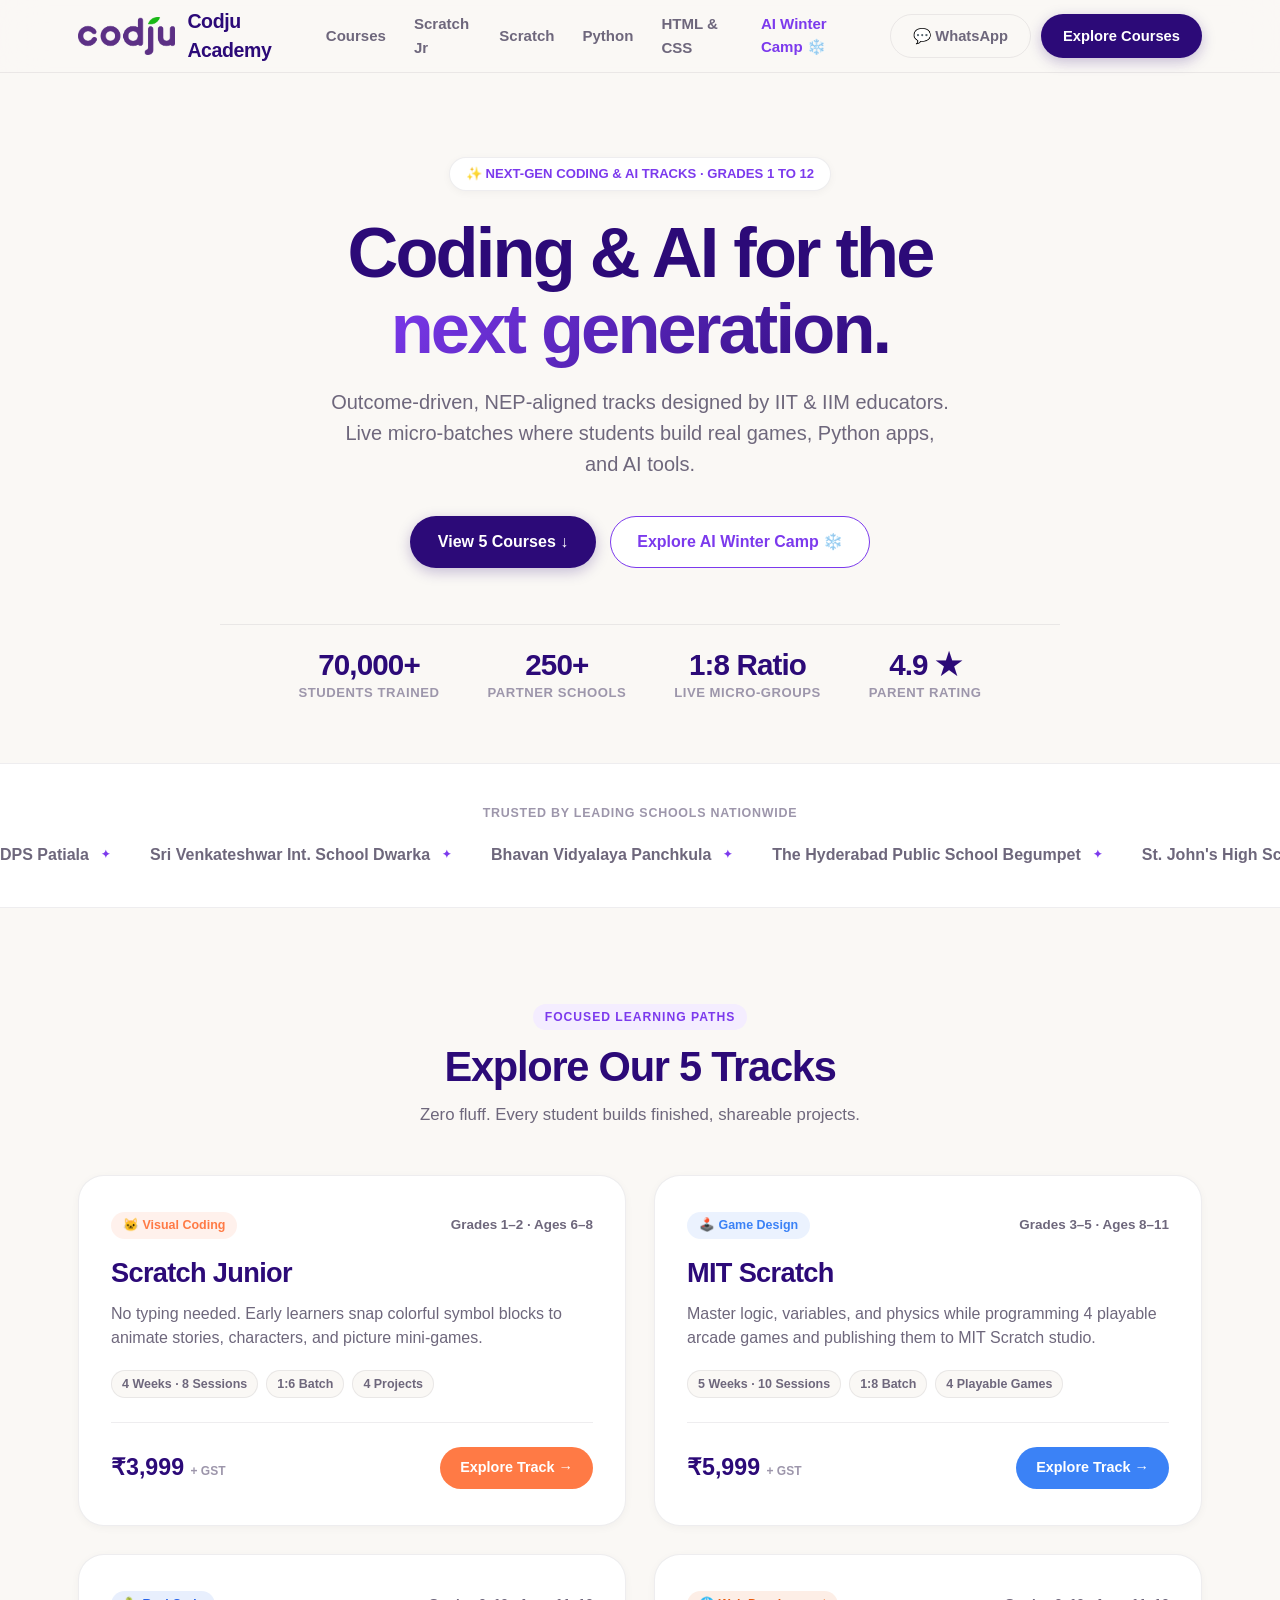
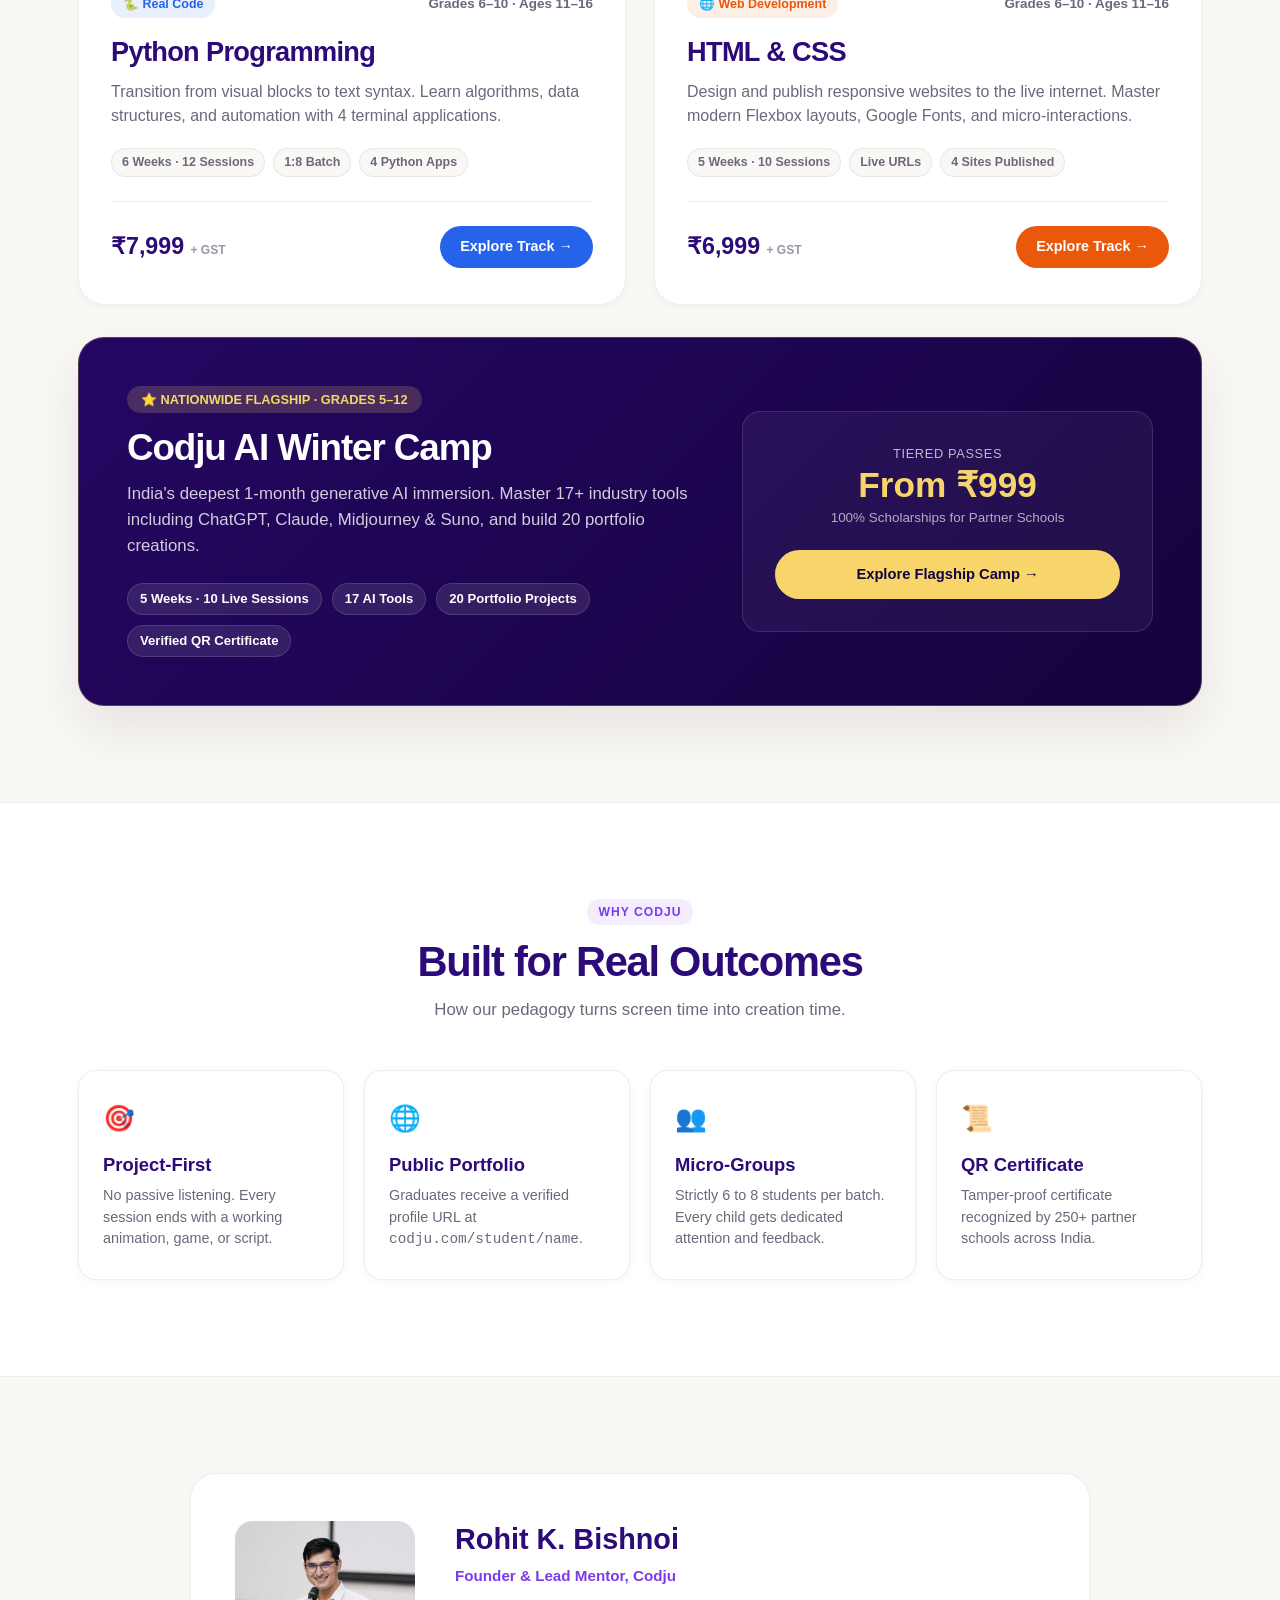
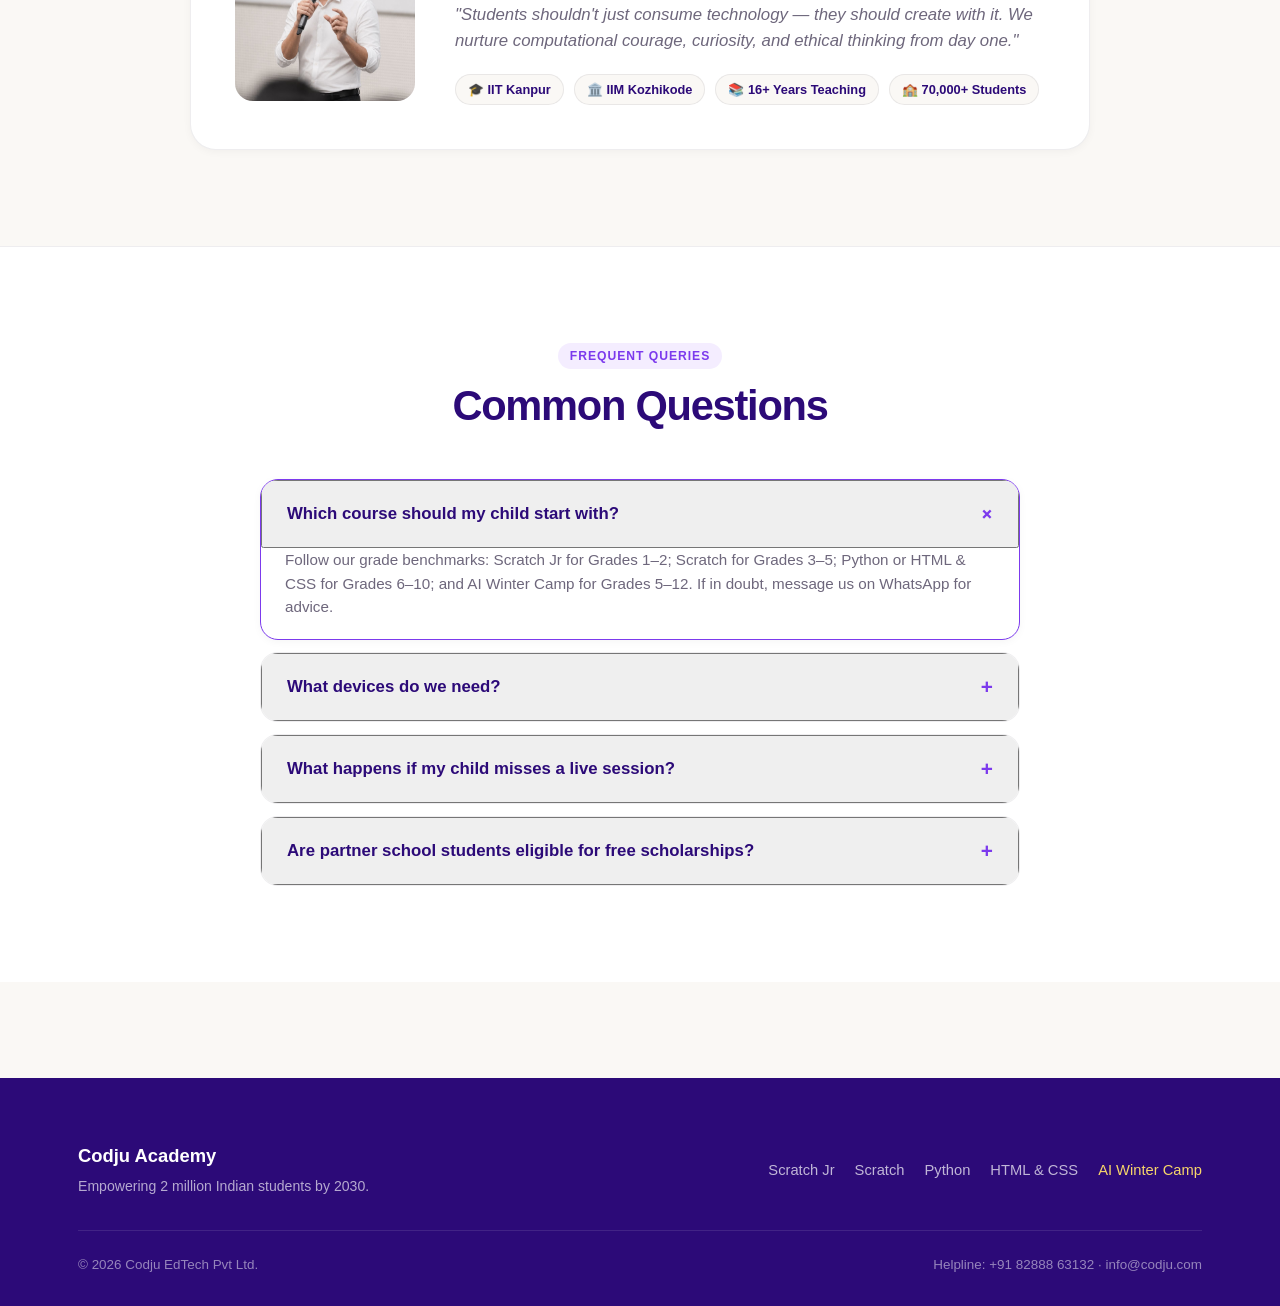
==== commit cfad7713: "design: streamline all pages with minimal text, Apple-grade whitespace and clean bento cards" ====
--- a/index.html
+++ b/index.html
@@ -3,49 +3,46 @@
 <head>
   <meta charset="UTF-8" />
   <meta name="viewport" content="width=device-width, initial-scale=1.0" />
-  <title>Codju Academy — Future-Ready Coding & AI Tracks for Grades 1–12</title>
-  <meta name="description" content="Codju Academy offers outcome-driven, live mentor-led coding and AI tracks for school students. Explore Scratch Junior, Scratch, Python, HTML & CSS, and the AI Winter Camp." />
-  <meta name="keywords" content="Codju Academy, coding for kids, Scratch Junior, Scratch, Python for schools, HTML CSS web development, AI camp for students" />
-  <meta name="author" content="Codju" />
+  <title>Codju Academy — Coding &amp; AI for Grades 1–12</title>
+  <meta name="description" content="Outcome-driven live coding & AI tracks for Grades 1–12. ScratchJr, MIT Scratch, Python, HTML & CSS, and AI Winter Camp." />
   <link rel="icon" type="image/png" href="assets/logo.png" />
   <style>
     /* ==========================================================================
-       SHARED DESIGN SYSTEM — CODJU ACADEMY
-       Apple system font stack, deep purple & cream palette, warm gold accent
+       CODJU ACADEMY — MINIMALIST, HIGH-IMPACT DESIGN SYSTEM
+       Focus on whitespace, crisp hierarchy, and zero text bloat.
        ========================================================================== */
     :root {
-      --font-family: -apple-system, BlinkMacSystemFont, "SF Pro Display", "SF Pro Text", "Segoe UI", Roboto, Helvetica, Arial, sans-serif;
-      --color-brand-deep: #2c0a78;
-      --color-brand-purple: #7c3aed;
-      --color-brand-purple-light: #9061f9;
-      --color-brand-lavender: #f3e8ff;
-      --color-brand-cream: #fdf9f3;
-      --color-brand-warm: #f7d56a;
-      --color-brand-amber: #f59e0b;
-      --color-bg-page: #fdf9f3;
-      --color-bg-surface: #ffffff;
-      --color-text-primary: #180838;
-      --color-text-secondary: #554d66;
-      --color-text-muted: #827b93;
-      --color-border: rgba(44, 10, 120, 0.08);
-      --color-border-hover: rgba(124, 58, 237, 0.25);
-      --color-shadow: rgba(44, 10, 120, 0.06);
-      --color-shadow-lg: rgba(44, 10, 120, 0.12);
+      --font: -apple-system, BlinkMacSystemFont, "SF Pro Display", "SF Pro Text", -system-ui, "Segoe UI", Roboto, sans-serif;
+      --bg: #faf8f5;
+      --surface: #ffffff;
+      --text: #110826;
+      --text-muted: #6e677c;
+      --text-light: #9d96ab;
+      --border: rgba(17, 8, 38, 0.07);
+      --border-hover: rgba(124, 58, 237, 0.25);
+      
+      --purple-deep: #2c0a78;
+      --purple: #7c3aed;
+      --purple-soft: #f4edff;
+      --gold: #f7d56a;
+      --gold-dark: #b45309;
       
       /* Course Accents */
-      --accent-scratchjr: #ff7a45;
-      --accent-scratch: #4d97ff;
-      --accent-python: #306998;
-      --accent-web: #e34f26;
-      --accent-aicamp: #7c3aed;
+      --c-scratchjr: #ff7a45;
+      --c-scratch: #3b82f6;
+      --c-python: #2563eb;
+      --c-web: #ea580c;
+      --c-ai: #7c3aed;
+
+      --shadow-sm: 0 2px 8px rgba(17, 8, 38, 0.04);
+      --shadow-md: 0 12px 32px rgba(17, 8, 38, 0.06);
+      --shadow-lg: 0 24px 56px rgba(17, 8, 38, 0.09);
       
-      --radius-sm: 8px;
-      --radius-md: 14px;
-      --radius-lg: 20px;
-      --radius-xl: 28px;
+      --radius-sm: 10px;
+      --radius-md: 18px;
+      --radius-lg: 26px;
       --radius-full: 9999px;
-      --transition-base: 0.22s cubic-bezier(0.16, 1, 0.3, 1);
-      --max-width: 1240px;
+      --ease: 0.2s cubic-bezier(0.16, 1, 0.3, 1);
     }
 
     *, *::before, *::after {
@@ -56,17 +53,14 @@
 
     html {
       scroll-behavior: smooth;
-      font-size: 16px;
       -webkit-font-smoothing: antialiased;
-      -moz-osx-font-smoothing: grayscale;
     }
 
     body {
-      font-family: var(--font-family);
-      background-color: var(--color-bg-page);
-      color: var(--color-text-primary);
-      line-height: 1.55;
-      overflow-x: hidden;
+      font-family: var(--font);
+      background-color: var(--bg);
+      color: var(--text);
+      line-height: 1.5;
     }
 
     a {
@@ -75,96 +69,74 @@
     }
 
     img {
+      display: block;
       max-width: 100%;
-      height: auto;
-      display: block;
-    }
-
-    button {
-      font-family: inherit;
-      cursor: pointer;
-      border: none;
-      background: none;
     }
 
     .container {
-      max-width: var(--max-width);
+      max-width: 1180px;
       margin: 0 auto;
-      padding: 0 24px;
-    }
-
-    /* --- Navigation Bar --- */
-    .site-nav {
+      padding: 0 28px;
+    }
+
+    /* --- Header --- */
+    .nav {
       position: sticky;
       top: 0;
       z-index: 100;
-      background: rgba(253, 249, 243, 0.92);
-      backdrop-filter: blur(16px);
-      -webkit-backdrop-filter: blur(16px);
-      border-bottom: 1px solid var(--color-border);
-      transition: background var(--transition-base), box-shadow var(--transition-base);
-    }
-
-    .site-nav__inner {
-      max-width: var(--max-width);
-      margin: 0 auto;
-      padding: 14px 24px;
+      background: rgba(250, 248, 245, 0.88);
+      backdrop-filter: blur(20px);
+      -webkit-backdrop-filter: blur(20px);
+      border-bottom: 1px solid var(--border);
+    }
+
+    .nav__inner {
+      height: 72px;
       display: flex;
       align-items: center;
       justify-content: space-between;
-      gap: 20px;
-    }
-
-    .brand-logo-wrap {
+      gap: 24px;
+    }
+
+    .nav__logo {
       display: flex;
       align-items: center;
       gap: 12px;
       font-weight: 800;
-      font-size: 1.25rem;
+      font-size: 1.22rem;
       letter-spacing: -0.02em;
-      color: var(--color-brand-deep);
-    }
-
-    .brand-logo-img {
-      height: 40px;
+      color: var(--purple-deep);
+    }
+
+    .nav__logo img {
+      height: 38px;
       width: auto;
-      object-fit: contain;
-    }
-
-    .brand-badge {
-      font-size: 0.72rem;
-      font-weight: 700;
-      background: var(--color-brand-lavender);
-      color: var(--color-brand-purple);
-      padding: 3px 8px;
-      border-radius: var(--radius-full);
-      text-transform: uppercase;
-      letter-spacing: 0.05em;
-    }
-
-    .nav-links {
-      display: flex;
-      align-items: center;
-      gap: 24px;
+    }
+
+    .nav__links {
+      display: flex;
+      align-items: center;
+      gap: 28px;
       list-style: none;
     }
 
-    .nav-link {
+    .nav__link {
       font-size: 0.94rem;
       font-weight: 600;
-      color: var(--color-text-secondary);
-      transition: color var(--transition-base);
-      position: relative;
-    }
-
-    .nav-link:hover, .nav-link.active {
-      color: var(--color-brand-purple);
-    }
-
-    .nav-actions {
-      display: flex;
-      align-items: center;
-      gap: 12px;
+      color: var(--text-muted);
+      transition: color var(--ease);
+    }
+
+    .nav__link:hover {
+      color: var(--purple);
+    }
+
+    .nav__link--ai {
+      color: var(--purple);
+      font-weight: 700;
+      display: flex;
+      align-items: center;
+      gap: 6px;
     }
 
     .btn {
@@ -172,1420 +144,1026 @@
       align-items: center;
       justify-content: center;
       gap: 8px;
-      font-weight: 600;
+      font-weight: 700;
       font-size: 0.92rem;
-      padding: 10px 20px;
+      padding: 10px 22px;
       border-radius: var(--radius-full);
-      transition: all var(--transition-base);
+      transition: all var(--ease);
       white-space: nowrap;
-      text-decoration: none;
+      cursor: pointer;
+      border: none;
     }
 
     .btn--primary {
-      background: linear-gradient(135deg, var(--color-brand-purple) 0%, var(--color-brand-deep) 100%);
+      background: var(--purple-deep);
       color: #ffffff;
-      box-shadow: 0 4px 14px rgba(124, 58, 237, 0.28);
+      box-shadow: 0 4px 14px rgba(44, 10, 120, 0.25);
     }
 
     .btn--primary:hover {
+      background: var(--purple);
       transform: translateY(-1px);
-      box-shadow: 0 6px 20px rgba(124, 58, 237, 0.38);
-    }
-
-    .btn--outline {
-      border: 1.5px solid var(--color-border);
-      color: var(--color-brand-deep);
+      box-shadow: 0 6px 20px rgba(124, 58, 237, 0.35);
+    }
+
+    .btn--ghost {
+      background: transparent;
+      color: var(--text-muted);
+      border: 1px solid var(--border);
+    }
+
+    .btn--ghost:hover {
+      color: var(--text);
       background: #ffffff;
-    }
-
-    .btn--outline:hover {
-      border-color: var(--color-brand-purple);
-      color: var(--color-brand-purple);
-      background: var(--color-brand-lavender);
-    }
-
-    .btn--whatsapp {
-      background: #25d366;
-      color: #ffffff;
-      box-shadow: 0 4px 12px rgba(37, 211, 102, 0.25);
-    }
-
-    .btn--whatsapp:hover {
-      background: #22bf5b;
-      transform: translateY(-1px);
-    }
-
-    .menu-toggle {
-      display: none;
-      flex-direction: column;
-      gap: 5px;
-      padding: 8px;
-    }
-
-    .menu-toggle span {
-      display: block;
-      width: 22px;
-      height: 2px;
-      background: var(--color-brand-deep);
-      border-radius: 2px;
-      transition: all var(--transition-base);
+      border-color: rgba(17, 8, 38, 0.15);
     }
 
     /* --- Hero Section --- */
     .hero {
+      padding: 84px 0 60px;
+      text-align: center;
       position: relative;
-      padding: 72px 0 56px;
-      text-align: center;
-      overflow: hidden;
-    }
-
-    .hero__ambient {
-      position: absolute;
-      top: -20%;
-      left: 50%;
-      transform: translateX(-50%);
-      width: 760px;
-      height: 480px;
-      background: radial-gradient(circle, rgba(124, 58, 237, 0.12) 0%, rgba(247, 213, 106, 0.08) 50%, transparent 70%);
-      filter: blur(60px);
-      z-index: -1;
-      pointer-events: none;
-    }
-
-    .hero-eyebrow {
+    }
+
+    .hero-pill {
       display: inline-flex;
       align-items: center;
       gap: 8px;
       background: #ffffff;
-      border: 1px solid var(--color-border-hover);
+      border: 1px solid var(--border);
       padding: 6px 16px;
       border-radius: var(--radius-full);
+      font-size: 0.82rem;
+      font-weight: 700;
+      color: var(--purple);
+      margin-bottom: 24px;
+      box-shadow: var(--shadow-sm);
+    }
+
+    .hero-title {
+      font-size: clamp(2.6rem, 5.8vw, 4.4rem);
+      font-weight: 800;
+      line-height: 1.08;
+      letter-spacing: -0.04em;
+      color: var(--purple-deep);
+      max-width: 860px;
+      margin: 0 auto 20px;
+    }
+
+    .hero-title span {
+      background: linear-gradient(135deg, #7c3aed 0%, #2c0a78 100%);
+      -webkit-background-clip: text;
+      -webkit-text-fill-color: transparent;
+    }
+
+    .hero-sub {
+      font-size: clamp(1.1rem, 2vw, 1.25rem);
+      color: var(--text-muted);
+      max-width: 620px;
+      margin: 0 auto 36px;
+      line-height: 1.55;
+    }
+
+    .hero-actions {
+      display: flex;
+      justify-content: center;
+      gap: 14px;
+      flex-wrap: wrap;
+      margin-bottom: 56px;
+    }
+
+    /* --- Stats Bar (Ultra Clean) --- */
+    .stats-strip {
+      display: flex;
+      justify-content: center;
+      align-items: center;
+      gap: 48px;
+      flex-wrap: wrap;
+      padding-top: 24px;
+      border-top: 1px solid var(--border);
+      max-width: 840px;
+      margin: 0 auto;
+    }
+
+    .stat-item {
+      text-align: center;
+    }
+
+    .stat-val {
+      font-size: 1.85rem;
+      font-weight: 800;
+      letter-spacing: -0.03em;
+      color: var(--purple-deep);
+      line-height: 1.1;
+    }
+
+    .stat-lbl {
+      font-size: 0.82rem;
+      font-weight: 600;
+      color: var(--text-light);
+      margin-top: 2px;
+      text-transform: uppercase;
+      letter-spacing: 0.04em;
+    }
+
+    /* --- Course Catalog Grid --- */
+    .section {
+      padding: 96px 0;
+    }
+
+    .section-head {
+      text-align: center;
+      max-width: 580px;
+      margin: 0 auto 48px;
+    }
+
+    .section-tag {
+      font-size: 0.76rem;
+      font-weight: 800;
+      letter-spacing: 0.08em;
+      text-transform: uppercase;
+      color: var(--purple);
+      background: var(--purple-soft);
+      padding: 4px 12px;
+      border-radius: var(--radius-full);
+      display: inline-block;
+      margin-bottom: 12px;
+    }
+
+    .section-title {
+      font-size: clamp(1.9rem, 3.4vw, 2.6rem);
+      font-weight: 800;
+      letter-spacing: -0.03em;
+      color: var(--purple-deep);
+      line-height: 1.2;
+      margin-bottom: 10px;
+    }
+
+    .section-sub {
+      font-size: 1.05rem;
+      color: var(--text-muted);
+    }
+
+    /* 4 standard courses + 1 flagship banner */
+    .courses-grid {
+      display: grid;
+      grid-template-columns: repeat(2, 1fr);
+      gap: 28px;
+      margin-bottom: 32px;
+    }
+
+    .course-card {
+      background: #ffffff;
+      border: 1px solid var(--border);
+      border-radius: var(--radius-lg);
+      padding: 36px 32px;
+      box-shadow: var(--shadow-sm);
+      display: flex;
+      flex-direction: column;
+      justify-content: space-between;
+      transition: all var(--ease);
+      position: relative;
+    }
+
+    .course-card:hover {
+      transform: translateY(-4px);
+      box-shadow: var(--shadow-md);
+      border-color: var(--card-color);
+    }
+
+    .card-top {
+      margin-bottom: 24px;
+    }
+
+    .card-meta-line {
+      display: flex;
+      justify-content: space-between;
+      align-items: center;
+      margin-bottom: 14px;
+    }
+
+    .card-tag {
+      font-size: 0.78rem;
+      font-weight: 700;
+      padding: 4px 12px;
+      border-radius: var(--radius-full);
+      background: var(--card-bg, #f4edff);
+      color: var(--card-color, var(--purple));
+    }
+
+    .card-grade {
       font-size: 0.84rem;
       font-weight: 700;
-      color: var(--color-brand-purple);
+      color: var(--text-muted);
+    }
+
+    .card-title {
+      font-size: 1.7rem;
+      font-weight: 800;
+      letter-spacing: -0.025em;
+      color: var(--purple-deep);
+      margin-bottom: 8px;
+    }
+
+    .card-one-liner {
+      font-size: 1rem;
+      color: var(--text-muted);
+      line-height: 1.5;
+      margin-bottom: 20px;
+    }
+
+    .card-pills {
+      display: flex;
+      gap: 8px;
+      flex-wrap: wrap;
+    }
+
+    .card-pill {
+      font-size: 0.78rem;
+      font-weight: 600;
+      color: var(--text-muted);
+      background: var(--bg);
+      border: 1px solid var(--border);
+      padding: 4px 10px;
+      border-radius: var(--radius-full);
+    }
+
+    .card-bottom {
+      display: flex;
+      align-items: center;
+      justify-content: space-between;
+      padding-top: 24px;
+      border-top: 1px solid var(--border);
+    }
+
+    .card-price {
+      font-size: 1.45rem;
+      font-weight: 800;
+      color: var(--purple-deep);
+      line-height: 1;
+    }
+
+    .card-price small {
+      font-size: 0.75rem;
+      font-weight: 600;
+      color: var(--text-light);
+    }
+
+    .btn--card {
+      background: var(--card-color, var(--purple-deep));
+      color: #ffffff;
+      padding: 10px 20px;
+      font-size: 0.9rem;
+    }
+
+    .btn--card:hover {
+      filter: brightness(1.1);
+      transform: translateY(-1px);
+    }
+
+    /* Flagship Camp Hero Banner */
+    .flagship-banner {
+      background: linear-gradient(135deg, #240763 0%, #15033d 100%);
+      color: #ffffff;
+      border-radius: var(--radius-lg);
+      padding: 48px;
+      display: grid;
+      grid-template-columns: 1.4fr 1fr;
+      gap: 40px;
+      align-items: center;
+      box-shadow: var(--shadow-lg);
+      border: 1px solid rgba(247, 213, 106, 0.25);
+      position: relative;
+      overflow: hidden;
+    }
+
+    .flagship-tag {
+      display: inline-flex;
+      align-items: center;
+      gap: 6px;
+      background: rgba(247, 213, 106, 0.18);
+      color: var(--gold);
+      font-size: 0.8rem;
+      font-weight: 800;
+      padding: 4px 14px;
+      border-radius: var(--radius-full);
+      margin-bottom: 14px;
+    }
+
+    .flagship-title {
+      font-size: 2.3rem;
+      font-weight: 800;
+      letter-spacing: -0.03em;
+      margin-bottom: 12px;
+      line-height: 1.15;
+    }
+
+    .flagship-desc {
+      font-size: 1.05rem;
+      color: rgba(255, 255, 255, 0.8);
+      line-height: 1.55;
+      margin-bottom: 24px;
+      max-width: 580px;
+    }
+
+    .flagship-pills {
+      display: flex;
+      gap: 10px;
+      flex-wrap: wrap;
+    }
+
+    .flagship-pill {
+      font-size: 0.82rem;
+      font-weight: 600;
+      background: rgba(255, 255, 255, 0.1);
+      color: #ffffff;
+      padding: 5px 12px;
+      border-radius: var(--radius-full);
+      border: 1px solid rgba(255, 255, 255, 0.12);
+    }
+
+    .flagship-action-box {
+      background: rgba(255, 255, 255, 0.05);
+      border: 1px solid rgba(255, 255, 255, 0.12);
+      border-radius: var(--radius-md);
+      padding: 32px;
+      text-align: center;
+    }
+
+    .flagship-price {
+      font-size: 2.2rem;
+      font-weight: 800;
+      color: var(--gold);
+      line-height: 1;
+      margin-bottom: 6px;
+    }
+
+    .flagship-price-note {
+      font-size: 0.84rem;
+      color: rgba(255, 255, 255, 0.65);
       margin-bottom: 22px;
-      box-shadow: 0 2px 8px rgba(124, 58, 237, 0.08);
-    }
-
-    .hero-title {
-      font-size: clamp(2.4rem, 5.5vw, 4.2rem);
-      font-weight: 800;
-      line-height: 1.1;
-      letter-spacing: -0.035em;
-      color: var(--color-brand-deep);
-      max-width: 920px;
-      margin: 0 auto 20px;
-    }
-
-    .hero-title .gradient-text {
-      background: linear-gradient(135deg, #7c3aed 0%, #2c0a78 60%, #ff7a45 100%);
-      -webkit-background-clip: text;
-      -webkit-text-fill-color: transparent;
-    }
-
-    .hero-subtitle {
-      font-size: clamp(1.05rem, 2vw, 1.3rem);
-      color: var(--color-text-secondary);
-      max-width: 760px;
-      margin: 0 auto 36px;
-      line-height: 1.6;
-    }
-
-    .hero-cta-group {
-      display: flex;
-      align-items: center;
-      justify-content: center;
-      gap: 16px;
-      flex-wrap: wrap;
-      margin-bottom: 48px;
-    }
-
-    /* Stats Bar */
-    .stats-bar {
+    }
+
+    /* --- Schools Marquee (Clean & Subtle) --- */
+    .schools-strip {
+      padding: 40px 0;
+      border-top: 1px solid var(--border);
+      border-bottom: 1px solid var(--border);
       background: #ffffff;
-      border: 1px solid var(--color-border);
-      border-radius: var(--radius-xl);
-      padding: 24px 32px;
-      box-shadow: 0 10px 30px var(--color-shadow);
+      overflow: hidden;
+    }
+
+    .schools-lbl {
+      text-align: center;
+      font-size: 0.78rem;
+      font-weight: 700;
+      text-transform: uppercase;
+      letter-spacing: 0.06em;
+      color: var(--text-light);
+      margin-bottom: 20px;
+    }
+
+    .schools-marquee {
+      display: flex;
+      gap: 40px;
+      width: max-content;
+      animation: marquee 32s linear infinite;
+    }
+
+    .school-item {
+      font-size: 1rem;
+      font-weight: 700;
+      color: var(--text-muted);
+      white-space: nowrap;
+      display: flex;
+      align-items: center;
+      gap: 12px;
+    }
+
+    .school-dot {
+      color: var(--purple);
+      font-size: 0.7rem;
+    }
+
+    @keyframes marquee {
+      0% { transform: translateX(0); }
+      100% { transform: translateX(-50%); }
+    }
+
+    /* --- The 4 Pillars (Minimal Bento) --- */
+    .pillars-grid {
       display: grid;
       grid-template-columns: repeat(4, 1fr);
       gap: 20px;
-      max-width: 1040px;
+    }
+
+    .pillar-card {
+      background: #ffffff;
+      border: 1px solid var(--border);
+      border-radius: var(--radius-md);
+      padding: 28px 24px;
+      box-shadow: var(--shadow-sm);
+    }
+
+    .pillar-icon {
+      font-size: 1.6rem;
+      margin-bottom: 14px;
+    }
+
+    .pillar-title {
+      font-size: 1.15rem;
+      font-weight: 800;
+      color: var(--purple-deep);
+      margin-bottom: 6px;
+    }
+
+    .pillar-desc {
+      font-size: 0.9rem;
+      color: var(--text-muted);
+      line-height: 1.5;
+    }
+
+    /* --- Mentor Section (Focused) --- */
+    .mentor-card {
+      background: #ffffff;
+      border: 1px solid var(--border);
+      border-radius: var(--radius-lg);
+      padding: 44px;
+      display: grid;
+      grid-template-columns: 180px 1fr;
+      gap: 40px;
+      align-items: center;
+      box-shadow: var(--shadow-sm);
+      max-width: 900px;
       margin: 0 auto;
     }
 
-    .stat-card {
-      text-align: center;
-      position: relative;
-    }
-
-    .stat-card:not(:last-child)::after {
-      content: "";
-      position: absolute;
-      right: 0;
-      top: 15%;
-      height: 70%;
-      width: 1px;
-      background: var(--color-border);
-    }
-
-    .stat-number {
-      font-size: clamp(1.7rem, 3vw, 2.4rem);
+    .mentor-photo {
+      width: 180px;
+      height: 180px;
+      border-radius: var(--radius-md);
+      object-fit: cover;
+    }
+
+    .mentor-title {
+      font-size: 1.8rem;
       font-weight: 800;
-      color: var(--color-brand-deep);
-      letter-spacing: -0.02em;
-      line-height: 1.1;
-    }
-
-    .stat-label {
-      font-size: 0.88rem;
-      font-weight: 600;
-      color: var(--color-text-muted);
-      margin-top: 4px;
-    }
-
-    /* Section Styling */
-    .section {
-      padding: 88px 0;
-      position: relative;
-    }
-
-    .section--white {
-      background: #ffffff;
-    }
-
-    .section-header {
-      text-align: center;
-      max-width: 720px;
-      margin: 0 auto 56px;
-    }
-
-    .section-tag {
-      font-size: 0.78rem;
-      font-weight: 800;
-      letter-spacing: 0.08em;
-      text-transform: uppercase;
-      color: var(--color-brand-purple);
-      background: var(--color-brand-lavender);
-      padding: 4px 14px;
-      border-radius: var(--radius-full);
-      display: inline-block;
-      margin-bottom: 12px;
-    }
-
-    .section-title {
-      font-size: clamp(2rem, 3.8vw, 2.8rem);
-      font-weight: 800;
-      letter-spacing: -0.03em;
-      color: var(--color-brand-deep);
-      line-height: 1.2;
+      color: var(--purple-deep);
+      margin-bottom: 4px;
+    }
+
+    .mentor-role {
+      font-size: 0.95rem;
+      font-weight: 700;
+      color: var(--purple);
       margin-bottom: 14px;
     }
 
-    .section-subtitle {
-      font-size: 1.1rem;
-      color: var(--color-text-secondary);
-      line-height: 1.6;
-    }
-
-    /* --- Course Catalog Grid --- */
-    .courses-grid {
-      display: grid;
-      grid-template-columns: repeat(3, 1fr);
-      gap: 28px;
-    }
-
-    .course-card {
-      background: #ffffff;
-      border: 1.5px solid var(--color-border);
-      border-radius: var(--radius-xl);
-      padding: 32px 28px;
-      display: flex;
-      flex-direction: column;
-      justify-content: space-between;
-      transition: all var(--transition-base);
-      position: relative;
-      overflow: hidden;
-      box-shadow: 0 4px 16px var(--color-shadow);
-    }
-
-    .course-card:hover {
-      transform: translateY(-6px);
-      box-shadow: 0 18px 40px var(--color-shadow-lg);
-      border-color: var(--card-accent, var(--color-brand-purple));
-    }
-
-    .course-card::before {
-      content: "";
-      position: absolute;
-      top: 0;
-      left: 0;
-      right: 0;
-      height: 5px;
-      background: var(--card-accent, var(--color-brand-purple));
-    }
-
-    .course-card--flagship {
-      grid-column: span 3;
-      background: linear-gradient(135deg, #2c0a78 0%, #1e0655 100%);
-      color: #ffffff;
-      border-color: rgba(247, 213, 106, 0.4);
-      display: grid;
-      grid-template-columns: 1.4fr 1fr;
-      gap: 36px;
-      padding: 44px 40px;
-    }
-
-    .course-card--flagship::before {
-      height: 6px;
-      background: linear-gradient(90deg, #f7d56a, #ff7a45, #7c3aed);
-    }
-
-    .course-header {
-      display: flex;
-      align-items: flex-start;
-      justify-content: space-between;
-      gap: 12px;
-      margin-bottom: 16px;
-    }
-
-    .course-badge {
-      font-size: 0.78rem;
+    .mentor-quote {
+      font-size: 1.05rem;
+      color: var(--text-muted);
+      line-height: 1.55;
+      margin-bottom: 20px;
+      font-style: italic;
+    }
+
+    .mentor-tags {
+      display: flex;
+      gap: 10px;
+      flex-wrap: wrap;
+    }
+
+    .mentor-tag {
+      font-size: 0.8rem;
       font-weight: 700;
+      background: var(--bg);
+      border: 1px solid var(--border);
       padding: 5px 12px;
       border-radius: var(--radius-full);
-      background: var(--badge-bg, rgba(124, 58, 237, 0.1));
-      color: var(--badge-color, var(--color-brand-purple));
-      display: inline-flex;
-      align-items: center;
-      gap: 6px;
-    }
-
-    .course-grade-pill {
-      font-size: 0.8rem;
-      font-weight: 700;
-      color: var(--color-text-muted);
-      background: var(--color-brand-cream);
-      padding: 4px 10px;
-      border-radius: var(--radius-full);
-      border: 1px solid var(--color-border);
-    }
-
-    .course-title {
-      font-size: 1.55rem;
-      font-weight: 800;
-      letter-spacing: -0.02em;
-      color: var(--color-brand-deep);
-      margin-bottom: 12px;
-      line-height: 1.25;
-    }
-
-    .course-desc {
-      font-size: 0.96rem;
-      color: var(--color-text-secondary);
-      line-height: 1.6;
-      margin-bottom: 22px;
-    }
-
-    .course-highlights {
-      list-style: none;
+      color: var(--purple-deep);
+    }
+
+    /* --- FAQ (Clean Accordion) --- */
+    .faq-wrap {
+      max-width: 760px;
+      margin: 0 auto;
       display: flex;
       flex-direction: column;
-      gap: 10px;
-      margin-bottom: 26px;
-      padding-top: 18px;
-      border-top: 1px solid var(--color-border);
-    }
-
-    .course-highlight-item {
-      font-size: 0.88rem;
-      color: var(--color-text-secondary);
-      display: flex;
-      align-items: center;
-      gap: 8px;
-    }
-
-    .course-highlight-icon {
-      color: var(--card-accent, var(--color-brand-purple));
-      font-size: 1rem;
-      flex-shrink: 0;
-    }
-
-    .course-meta {
-      display: flex;
-      align-items: baseline;
+      gap: 12px;
+    }
+
+    .faq-item {
+      background: #ffffff;
+      border: 1px solid var(--border);
+      border-radius: var(--radius-md);
+      overflow: hidden;
+      transition: all var(--ease);
+    }
+
+    .faq-item.active {
+      border-color: var(--purple);
+      box-shadow: var(--shadow-sm);
+    }
+
+    .faq-q {
+      width: 100%;
+      padding: 20px 24px;
+      display: flex;
       justify-content: space-between;
-      margin-bottom: 20px;
-      padding-top: 16px;
-      border-top: 1px dashed var(--color-border);
-    }
-
-    .course-duration {
-      font-size: 0.85rem;
-      font-weight: 600;
-      color: var(--color-text-muted);
-    }
-
-    .course-price {
-      font-size: 1.35rem;
-      font-weight: 800;
-      color: var(--color-brand-deep);
-    }
-
-    .course-price small {
-      font-size: 0.75rem;
-      font-weight: 600;
-      color: var(--color-text-muted);
-    }
-
-    .btn--explore {
-      width: 100%;
-      background: var(--card-accent, var(--color-brand-purple));
-      color: #ffffff;
-      padding: 12px 20px;
-      font-weight: 700;
-      border-radius: var(--radius-md);
-      box-shadow: 0 4px 12px rgba(0, 0, 0, 0.08);
-    }
-
-    .btn--explore:hover {
-      filter: brightness(1.08);
-      transform: translateY(-2px);
-    }
-
-    /* Flagship styling overrides */
-    .course-card--flagship .course-title {
-      color: #ffffff;
-      font-size: 2.1rem;
-    }
-
-    .course-card--flagship .course-desc {
-      color: rgba(255, 255, 255, 0.82);
-      font-size: 1.05rem;
-    }
-
-    .course-card--flagship .course-highlight-item {
-      color: rgba(255, 255, 255, 0.9);
-    }
-
-    .course-card--flagship .course-price {
-      color: var(--color-brand-warm);
-      font-size: 1.8rem;
-    }
-
-    .course-card--flagship .course-grade-pill {
-      background: rgba(255, 255, 255, 0.12);
-      color: #ffffff;
-      border: 1px solid rgba(255, 255, 255, 0.2);
-    }
-
-    /* --- Schools Marquee --- */
-    .marquee-section {
-      background: #ffffff;
-      border-top: 1px solid var(--color-border);
-      border-bottom: 1px solid var(--color-border);
-      padding: 40px 0;
-      overflow: hidden;
-    }
-
-    .marquee-label {
-      text-align: center;
-      font-size: 0.82rem;
-      font-weight: 700;
-      text-transform: uppercase;
-      letter-spacing: 0.08em;
-      color: var(--color-text-muted);
-      margin-bottom: 24px;
-    }
-
-    .marquee-track {
-      display: flex;
-      gap: 48px;
-      width: max-content;
-      animation: scrollMarquee 36s linear infinite;
-    }
-
-    .marquee-item {
-      font-size: 1.1rem;
-      font-weight: 700;
-      color: var(--color-text-secondary);
-      white-space: nowrap;
-      display: flex;
-      align-items: center;
-      gap: 10px;
-    }
-
-    .marquee-item span.dot {
-      color: var(--color-brand-purple);
-      font-size: 0.7rem;
-    }
-
-    @keyframes scrollMarquee {
-      0% { transform: translateX(0); }
-      100% { transform: translateX(-50%); }
-    }
-
-    /* --- Why Codju Section --- */
-    .features-grid {
-      display: grid;
-      grid-template-columns: repeat(4, 1fr);
-      gap: 24px;
-    }
-
-    .feature-card {
-      background: #ffffff;
-      border: 1px solid var(--color-border);
-      border-radius: var(--radius-lg);
-      padding: 30px 24px;
-      box-shadow: 0 4px 14px var(--color-shadow);
-      transition: all var(--transition-base);
-    }
-
-    .feature-card:hover {
-      transform: translateY(-4px);
-      box-shadow: 0 12px 28px var(--color-shadow-lg);
-    }
-
-    .feature-icon-box {
-      width: 52px;
-      height: 52px;
-      border-radius: var(--radius-md);
-      background: var(--color-brand-lavender);
-      color: var(--color-brand-purple);
-      display: flex;
-      align-items: center;
-      justify-content: center;
-      font-size: 1.5rem;
-      margin-bottom: 20px;
-    }
-
-    .feature-title {
-      font-size: 1.2rem;
-      font-weight: 800;
-      color: var(--color-brand-deep);
-      margin-bottom: 10px;
-    }
-
-    .feature-desc {
-      font-size: 0.92rem;
-      color: var(--color-text-secondary);
-      line-height: 1.55;
-    }
-
-    /* --- Lead Mentor --- */
-    .mentor-box {
-      background: #ffffff;
-      border: 1.5px solid var(--color-border);
-      border-radius: var(--radius-xl);
-      padding: 48px;
-      display: grid;
-      grid-template-columns: 280px 1fr;
-      gap: 40px;
-      align-items: center;
-      box-shadow: 0 12px 36px var(--color-shadow);
-    }
-
-    .mentor-photo-wrap {
-      position: relative;
-    }
-
-    .mentor-photo {
-      width: 100%;
-      border-radius: var(--radius-lg);
-      object-fit: cover;
-      aspect-ratio: 1;
-      box-shadow: 0 12px 28px rgba(44, 10, 120, 0.15);
-    }
-
-    .mentor-badge {
-      position: absolute;
-      bottom: -12px;
-      left: 50%;
-      transform: translateX(-50%);
-      background: var(--color-brand-deep);
-      color: #ffffff;
-      font-size: 0.75rem;
-      font-weight: 700;
-      padding: 6px 14px;
-      border-radius: var(--radius-full);
-      white-space: nowrap;
-      border: 2px solid #ffffff;
-    }
-
-    .mentor-name {
-      font-size: 2rem;
-      font-weight: 800;
-      color: var(--color-brand-deep);
-      margin-bottom: 6px;
-    }
-
-    .mentor-role {
+      align-items: center;
       font-size: 1.05rem;
       font-weight: 700;
-      color: var(--color-brand-purple);
-      margin-bottom: 16px;
-    }
-
-    .mentor-bio {
-      font-size: 1.02rem;
-      color: var(--color-text-secondary);
-      line-height: 1.65;
-      margin-bottom: 24px;
-    }
-
-    .mentor-credentials {
+      color: var(--purple-deep);
+      text-align: left;
+    }
+
+    .faq-sign {
+      font-size: 1.3rem;
+      color: var(--purple);
+      transition: transform var(--ease);
+    }
+
+    .faq-item.active .faq-sign {
+      transform: rotate(45deg);
+    }
+
+    .faq-a {
+      max-height: 0;
+      overflow: hidden;
+      transition: max-height 0.25s ease-out;
+      padding: 0 24px;
+      font-size: 0.95rem;
+      color: var(--text-muted);
+      line-height: 1.55;
+    }
+
+    .faq-item.active .faq-a {
+      padding: 0 24px 20px;
+      max-height: 200px;
+    }
+
+    /* --- Footer --- */
+    .footer {
+      background: var(--purple-deep);
+      color: #ffffff;
+      padding: 64px 0 32px;
+      margin-top: 96px;
+    }
+
+    .footer-inner {
+      display: flex;
+      justify-content: space-between;
+      align-items: center;
+      flex-wrap: wrap;
+      gap: 24px;
+      padding-bottom: 32px;
+      border-bottom: 1px solid rgba(255, 255, 255, 0.1);
+    }
+
+    .footer-links {
       display: flex;
       gap: 20px;
       flex-wrap: wrap;
-    }
-
-    .credential-tag {
-      background: var(--color-brand-cream);
-      border: 1px solid var(--color-border);
-      padding: 8px 16px;
-      border-radius: var(--radius-md);
-      font-size: 0.88rem;
-      font-weight: 700;
-      color: var(--color-brand-deep);
-    }
-
-    /* --- Testimonials --- */
-    .testimonials-grid {
-      display: grid;
-      grid-template-columns: repeat(3, 1fr);
-      gap: 28px;
-    }
-
-    .testimonial-card {
-      background: #ffffff;
-      border: 1px solid var(--color-border);
-      border-radius: var(--radius-xl);
-      padding: 32px 28px;
-      box-shadow: 0 4px 16px var(--color-shadow);
-      display: flex;
-      flex-direction: column;
+      list-style: none;
+    }
+
+    .footer-links a {
+      color: rgba(255, 255, 255, 0.7);
+      font-size: 0.92rem;
+      transition: color var(--ease);
+    }
+
+    .footer-links a:hover {
+      color: #ffffff;
+    }
+
+    .footer-bottom {
+      padding-top: 24px;
+      display: flex;
       justify-content: space-between;
-    }
-
-    .quote-mark {
-      font-size: 2.5rem;
-      font-family: Georgia, serif;
-      color: var(--color-brand-purple);
-      line-height: 1;
-      margin-bottom: 12px;
-    }
-
-    .testimonial-text {
-      font-size: 0.98rem;
-      color: var(--color-text-secondary);
-      line-height: 1.6;
-      margin-bottom: 24px;
-    }
-
-    .testimonial-author {
-      display: flex;
-      align-items: center;
-      gap: 14px;
-      padding-top: 16px;
-      border-top: 1px solid var(--color-border);
-    }
-
-    .author-name {
-      font-size: 0.98rem;
-      font-weight: 800;
-      color: var(--color-brand-deep);
-    }
-
-    .author-role {
       font-size: 0.84rem;
-      color: var(--color-text-muted);
-    }
-
-    /* --- FAQ Accordion --- */
-    .faq-accordion {
-      max-width: 820px;
-      margin: 0 auto;
-      display: flex;
-      flex-direction: column;
-      gap: 14px;
-    }
-
-    .faq-item {
-      background: #ffffff;
-      border: 1px solid var(--color-border);
-      border-radius: var(--radius-lg);
-      overflow: hidden;
-      transition: all var(--transition-base);
-    }
-
-    .faq-item.active {
-      border-color: var(--color-brand-purple);
-      box-shadow: 0 6px 20px var(--color-shadow);
-    }
-
-    .faq-trigger {
-      width: 100%;
-      padding: 22px 24px;
-      text-align: left;
-      display: flex;
-      align-items: center;
-      justify-content: space-between;
-      gap: 16px;
-      font-size: 1.05rem;
-      font-weight: 700;
-      color: var(--color-brand-deep);
-    }
-
-    .faq-icon {
-      width: 24px;
-      height: 24px;
-      border-radius: 50%;
-      background: var(--color-brand-cream);
-      display: flex;
-      align-items: center;
-      justify-content: center;
-      color: var(--color-brand-purple);
-      font-weight: bold;
-      transition: transform var(--transition-base);
-      flex-shrink: 0;
-    }
-
-    .faq-item.active .faq-icon {
-      transform: rotate(45deg);
-      background: var(--color-brand-purple);
-      color: #ffffff;
-    }
-
-    .faq-content {
-      max-height: 0;
-      overflow: hidden;
-      transition: max-height 0.3s ease-out;
-      padding: 0 24px;
-      color: var(--color-text-secondary);
-      font-size: 0.96rem;
-      line-height: 1.6;
-    }
-
-    .faq-item.active .faq-content {
-      padding: 0 24px 22px;
-      max-height: 300px;
-    }
-
-    /* --- Footer --- */
-    .site-footer {
-      background: #180838;
-      color: #ffffff;
-      padding: 72px 0 36px;
-    }
-
-    .footer-grid {
-      display: grid;
-      grid-template-columns: 1.6fr 1fr 1fr 1.2fr;
-      gap: 48px;
-      margin-bottom: 56px;
-    }
-
-    .footer-col-title {
-      font-size: 1rem;
-      font-weight: 800;
-      color: #ffffff;
-      margin-bottom: 20px;
-      letter-spacing: -0.01em;
-    }
-
-    .footer-links {
-      list-style: none;
-      display: flex;
-      flex-direction: column;
+      color: rgba(255, 255, 255, 0.5);
+      flex-wrap: wrap;
       gap: 12px;
     }
 
-    .footer-link {
-      color: rgba(255, 255, 255, 0.72);
-      font-size: 0.92rem;
-      transition: color var(--transition-base);
-    }
-
-    .footer-link:hover {
-      color: #ffffff;
-    }
-
-    .footer-bottom {
-      padding-top: 32px;
-      border-top: 1px solid rgba(255, 255, 255, 0.12);
-      display: flex;
-      align-items: center;
-      justify-content: space-between;
-      font-size: 0.86rem;
-      color: rgba(255, 255, 255, 0.55);
-      flex-wrap: wrap;
-      gap: 16px;
-    }
-
-    /* --- Responsive Breakpoints --- */
-    @media (max-width: 1024px) {
+    @media (max-width: 900px) {
       .courses-grid {
+        grid-template-columns: 1fr;
+      }
+      .flagship-banner {
+        grid-template-columns: 1fr;
+        padding: 32px 24px;
+      }
+      .pillars-grid {
         grid-template-columns: repeat(2, 1fr);
       }
-      .course-card--flagship {
-        grid-column: span 2;
-        grid-template-columns: 1fr;
-      }
-      .features-grid {
-        grid-template-columns: repeat(2, 1fr);
-      }
-      .stats-bar {
-        grid-template-columns: repeat(2, 1fr);
-      }
-      .stat-card:nth-child(2)::after {
-        display: none;
-      }
-      .mentor-box {
+      .mentor-card {
         grid-template-columns: 1fr;
         text-align: center;
       }
       .mentor-photo {
-        max-width: 220px;
         margin: 0 auto;
       }
-      .mentor-credentials {
+      .mentor-tags {
         justify-content: center;
       }
-      .footer-grid {
-        grid-template-columns: repeat(2, 1fr);
+      .stats-strip {
+        gap: 24px;
       }
     }
 
-    @media (max-width: 768px) {
-      .nav-links, .nav-actions .btn--outline {
+    @media (max-width: 600px) {
+      .nav__links {
         display: none;
       }
-      .menu-toggle {
-        display: flex;
-      }
-      .courses-grid {
+      .pillars-grid {
         grid-template-columns: 1fr;
       }
-      .course-card--flagship {
-        grid-column: span 1;
-      }
-      .features-grid {
-        grid-template-columns: 1fr;
-      }
-      .testimonials-grid {
-        grid-template-columns: 1fr;
-      }
-      .stats-bar {
-        grid-template-columns: 1fr;
-        gap: 16px;
-      }
-      .stat-card::after {
-        display: none !important;
-      }
-      .footer-grid {
-        grid-template-columns: 1fr;
-        gap: 36px;
+      .stats-strip {
+        display: grid;
+        grid-template-columns: repeat(2, 1fr);
+        gap: 20px;
       }
     }
   </style>
 </head>
 <body>
 
-  <!-- ========== TOP NAVIGATION ========== -->
-  <header class="site-nav" id="siteNav">
-    <div class="site-nav__inner">
-      <a href="Codju Academy Home.dc.html" class="brand-logo-wrap" title="Codju Academy Home">
-        <img src="assets/logo.png" alt="Codju Logo" class="brand-logo-img" />
+  <!-- ========== NAVIGATION ========== -->
+  <header class="nav">
+    <div class="container nav__inner">
+      <a href="index.html" class="nav__logo">
+        <img src="assets/logo.png" alt="Codju Logo" />
         <span>Codju Academy</span>
-        <span class="brand-badge">Grades 1–12</span>
       </a>
 
       <nav>
-        <ul class="nav-links">
-          <li><a href="#courses" class="nav-link">Courses</a></li>
-          <li><a href="Scratch Junior.dc.html" class="nav-link">Scratch Jr</a></li>
-          <li><a href="Scratch.dc.html" class="nav-link">Scratch</a></li>
-          <li><a href="Python.dc.html" class="nav-link">Python</a></li>
-          <li><a href="HTML and CSS.dc.html" class="nav-link">HTML &amp; CSS</a></li>
-          <li><a href="Codju AI Winter Camp.dc.html" class="nav-link" style="color: var(--color-brand-purple); font-weight: 700;">AI Winter Camp ❄️</a></li>
-          <li><a href="#mentor" class="nav-link">Mentor</a></li>
-          <li><a href="#faq" class="nav-link">FAQ</a></li>
+        <ul class="nav__links">
+          <li><a href="#courses" class="nav__link">Courses</a></li>
+          <li><a href="Scratch Junior.dc.html" class="nav__link">Scratch Jr</a></li>
+          <li><a href="Scratch.dc.html" class="nav__link">Scratch</a></li>
+          <li><a href="Python.dc.html" class="nav__link">Python</a></li>
+          <li><a href="HTML and CSS.dc.html" class="nav__link">HTML &amp; CSS</a></li>
+          <li><a href="Codju AI Winter Camp.dc.html" class="nav__link nav__link--ai">AI Winter Camp ❄️</a></li>
         </ul>
       </nav>
 
-      <div class="nav-actions">
-        <a href="https://wa.me/918288863132?text=Hello%20Codju%2C%20I%20am%20interested%20in%20Codju%20Academy%20Courses" target="_blank" rel="noopener" class="btn btn--whatsapp" aria-label="WhatsApp Support">
+      <div style="display: flex; gap: 10px;">
+        <a href="https://wa.me/918288863132?text=Hello%20Codju%2C%20I%20am%20interested%20in%20Codju%20Academy" target="_blank" rel="noopener" class="btn btn--ghost">
           💬 WhatsApp
         </a>
         <a href="#courses" class="btn btn--primary">
           Explore Courses
         </a>
-        <button class="menu-toggle" id="menuToggle" aria-label="Toggle mobile menu">
-          <span></span>
-          <span></span>
-          <span></span>
-        </button>
       </div>
     </div>
   </header>
 
-  <!-- ========== HERO SECTION ========== -->
+  <!-- ========== HERO SECTION (MINIMAL & BOLD) ========== -->
   <section class="hero">
-    <div class="hero__ambient"></div>
     <div class="container">
-      <div class="hero-eyebrow">
-        <span>✨ FUTURE-READY SKILLS FOR NEXT-GEN STUDENTS</span>
-      </div>
+      <div class="hero-pill">
+        <span>✨ NEXT-GEN CODING &amp; AI TRACKS · GRADES 1 TO 12</span>
+      </div>
+
       <h1 class="hero-title">
-        Empowering Young Minds with <br/>
-        <span class="gradient-text">Coding &amp; Artificial Intelligence</span>
+        Coding &amp; AI for the <br/>
+        <span>next generation.</span>
       </h1>
-      <p class="hero-subtitle">
-        Structured, NEP 2020-aligned experiential learning tracks designed by IIT &amp; IIM educators. 
-        From visual block animation to real-world Python and cutting-edge GenAI applications.
+
+      <p class="hero-sub">
+        Outcome-driven, NEP-aligned tracks designed by IIT &amp; IIM educators. 
+        Live micro-batches where students build real games, Python apps, and AI tools.
       </p>
 
-      <div class="hero-cta-group">
-        <a href="#courses" class="btn btn--primary" style="padding: 14px 28px; font-size: 1.05rem;">
-          View All 5 Courses ↓
+      <div class="hero-actions">
+        <a href="#courses" class="btn btn--primary" style="padding: 13px 28px; font-size: 1rem;">
+          View 5 Courses ↓
         </a>
-        <a href="Codju AI Winter Camp.dc.html" class="btn btn--outline" style="padding: 14px 28px; font-size: 1.05rem;">
+        <a href="Codju AI Winter Camp.dc.html" class="btn btn--ghost" style="padding: 13px 26px; font-size: 1rem; border-color: var(--purple); color: var(--purple); background: #ffffff;">
           Explore AI Winter Camp ❄️
         </a>
       </div>
 
-      <!-- Stats Bar -->
-      <div class="stats-bar">
-        <div class="stat-card">
-          <div class="stat-number">70,000+</div>
-          <div class="stat-label">Students Empowered</div>
-        </div>
-        <div class="stat-card">
-          <div class="stat-number">250+</div>
-          <div class="stat-label">Partner Schools</div>
-        </div>
-        <div class="stat-card">
-          <div class="stat-number">100% Live</div>
-          <div class="stat-label">Mentor-Led Classes</div>
-        </div>
-        <div class="stat-card">
-          <div class="stat-number">4.9 / 5.0</div>
-          <div class="stat-label">Parent &amp; School Rating</div>
+      <!-- 4 Clean Stats -->
+      <div class="stats-strip">
+        <div class="stat-item">
+          <div class="stat-val">70,000+</div>
+          <div class="stat-lbl">Students Trained</div>
+        </div>
+        <div class="stat-item">
+          <div class="stat-val">250+</div>
+          <div class="stat-lbl">Partner Schools</div>
+        </div>
+        <div class="stat-item">
+          <div class="stat-val">1:8 Ratio</div>
+          <div class="stat-lbl">Live Micro-Groups</div>
+        </div>
+        <div class="stat-item">
+          <div class="stat-val">4.9 ★</div>
+          <div class="stat-lbl">Parent Rating</div>
         </div>
       </div>
     </div>
   </section>
 
   <!-- ========== SCHOOLS MARQUEE ========== -->
-  <section class="marquee-section">
-    <div class="marquee-label">Trusted by Leading Schools Across India</div>
-    <div class="marquee-track">
-      <div class="marquee-item">Delhi Public School Patiala <span class="dot">✦</span></div>
-      <div class="marquee-item">Sri Venkateshwar International School Dwarka <span class="dot">✦</span></div>
-      <div class="marquee-item">Bhavan Vidyalaya Panchkula <span class="dot">✦</span></div>
-      <div class="marquee-item">The Hyderabad Public School Begumpet <span class="dot">✦</span></div>
-      <div class="marquee-item">St. John's High School Chandigarh <span class="dot">✦</span></div>
-      <div class="marquee-item">St. Soldier's School Panchkula <span class="dot">✦</span></div>
-      <div class="marquee-item">Guru Teg Bahadur Public School <span class="dot">✦</span></div>
-      <!-- Duplicate for infinite marquee effect -->
-      <div class="marquee-item">Delhi Public School Patiala <span class="dot">✦</span></div>
-      <div class="marquee-item">Sri Venkateshwar International School Dwarka <span class="dot">✦</span></div>
-      <div class="marquee-item">Bhavan Vidyalaya Panchkula <span class="dot">✦</span></div>
-      <div class="marquee-item">The Hyderabad Public School Begumpet <span class="dot">✦</span></div>
-      <div class="marquee-item">St. John's High School Chandigarh <span class="dot">✦</span></div>
-      <div class="marquee-item">St. Soldier's School Panchkula <span class="dot">✦</span></div>
-      <div class="marquee-item">Guru Teg Bahadur Public School <span class="dot">✦</span></div>
+  <div class="schools-strip">
+    <div class="schools-lbl">Trusted by Leading Schools Nationwide</div>
+    <div class="schools-marquee">
+      <div class="school-item">DPS Patiala <span class="school-dot">✦</span></div>
+      <div class="school-item">Sri Venkateshwar Int. School Dwarka <span class="school-dot">✦</span></div>
+      <div class="school-item">Bhavan Vidyalaya Panchkula <span class="school-dot">✦</span></div>
+      <div class="school-item">The Hyderabad Public School Begumpet <span class="school-dot">✦</span></div>
+      <div class="school-item">St. John's High School Chandigarh <span class="school-dot">✦</span></div>
+      <div class="school-item">St. Soldier's School <span class="school-dot">✦</span></div>
+      <div class="school-item">Guru Teg Bahadur Public School <span class="school-dot">✦</span></div>
+      <!-- Marquee loop -->
+      <div class="school-item">DPS Patiala <span class="school-dot">✦</span></div>
+      <div class="school-item">Sri Venkateshwar Int. School Dwarka <span class="school-dot">✦</span></div>
+      <div class="school-item">Bhavan Vidyalaya Panchkula <span class="school-dot">✦</span></div>
+      <div class="school-item">The Hyderabad Public School Begumpet <span class="school-dot">✦</span></div>
+      <div class="school-item">St. John's High School Chandigarh <span class="school-dot">✦</span></div>
+    </div>
+  </div>
+
+  <!-- ========== COURSE CATALOG ========== -->
+  <section class="section" id="courses">
+    <div class="container">
+      <div class="section-head">
+        <span class="section-tag">FOCUSED LEARNING PATHS</span>
+        <h2 class="section-title">Explore Our 5 Tracks</h2>
+        <p class="section-sub">Zero fluff. Every student builds finished, shareable projects.</p>
+      </div>
+
+      <div class="courses-grid">
+        
+        <!-- Track 1: Scratch Junior -->
+        <div class="course-card" style="--card-color: var(--c-scratchjr); --card-bg: rgba(255, 122, 69, 0.1);">
+          <div class="card-top">
+            <div class="card-meta-line">
+              <span class="card-tag">🐱 Visual Coding</span>
+              <span class="card-grade">Grades 1–2 · Ages 6–8</span>
+            </div>
+            <h3 class="card-title">Scratch Junior</h3>
+            <p class="card-one-liner">
+              No typing needed. Early learners snap colorful symbol blocks to animate stories, characters, and picture mini-games.
+            </p>
+            <div class="card-pills">
+              <span class="card-pill">4 Weeks · 8 Sessions</span>
+              <span class="card-pill">1:6 Batch</span>
+              <span class="card-pill">4 Projects</span>
+            </div>
+          </div>
+          <div class="card-bottom">
+            <div class="card-price">₹3,999 <small>+ GST</small></div>
+            <a href="Scratch Junior.dc.html" class="btn btn--card">Explore Track →</a>
+          </div>
+        </div>
+
+        <!-- Track 2: MIT Scratch -->
+        <div class="course-card" style="--card-color: var(--c-scratch); --card-bg: rgba(59, 130, 246, 0.1);">
+          <div class="card-top">
+            <div class="card-meta-line">
+              <span class="card-tag">🕹️ Game Design</span>
+              <span class="card-grade">Grades 3–5 · Ages 8–11</span>
+            </div>
+            <h3 class="card-title">MIT Scratch</h3>
+            <p class="card-one-liner">
+              Master logic, variables, and physics while programming 4 playable arcade games and publishing them to MIT Scratch studio.
+            </p>
+            <div class="card-pills">
+              <span class="card-pill">5 Weeks · 10 Sessions</span>
+              <span class="card-pill">1:8 Batch</span>
+              <span class="card-pill">4 Playable Games</span>
+            </div>
+          </div>
+          <div class="card-bottom">
+            <div class="card-price">₹5,999 <small>+ GST</small></div>
+            <a href="Scratch.dc.html" class="btn btn--card">Explore Track →</a>
+          </div>
+        </div>
+
+        <!-- Track 3: Python -->
+        <div class="course-card" style="--card-color: var(--c-python); --card-bg: rgba(37, 99, 235, 0.1);">
+          <div class="card-top">
+            <div class="card-meta-line">
+              <span class="card-tag">🐍 Real Code</span>
+              <span class="card-grade">Grades 6–10 · Ages 11–16</span>
+            </div>
+            <h3 class="card-title">Python Programming</h3>
+            <p class="card-one-liner">
+              Transition from visual blocks to text syntax. Learn algorithms, data structures, and automation with 4 terminal applications.
+            </p>
+            <div class="card-pills">
+              <span class="card-pill">6 Weeks · 12 Sessions</span>
+              <span class="card-pill">1:8 Batch</span>
+              <span class="card-pill">4 Python Apps</span>
+            </div>
+          </div>
+          <div class="card-bottom">
+            <div class="card-price">₹7,999 <small>+ GST</small></div>
+            <a href="Python.dc.html" class="btn btn--card">Explore Track →</a>
+          </div>
+        </div>
+
+        <!-- Track 4: HTML & CSS -->
+        <div class="course-card" style="--card-color: var(--c-web); --card-bg: rgba(234, 88, 12, 0.1);">
+          <div class="card-top">
+            <div class="card-meta-line">
+              <span class="card-tag">🌐 Web Development</span>
+              <span class="card-grade">Grades 6–10 · Ages 11–16</span>
+            </div>
+            <h3 class="card-title">HTML &amp; CSS</h3>
+            <p class="card-one-liner">
+              Design and publish responsive websites to the live internet. Master modern Flexbox layouts, Google Fonts, and micro-interactions.
+            </p>
+            <div class="card-pills">
+              <span class="card-pill">5 Weeks · 10 Sessions</span>
+              <span class="card-pill">Live URLs</span>
+              <span class="card-pill">4 Sites Published</span>
+            </div>
+          </div>
+          <div class="card-bottom">
+            <div class="card-price">₹6,999 <small>+ GST</small></div>
+            <a href="HTML and CSS.dc.html" class="btn btn--card">Explore Track →</a>
+          </div>
+        </div>
+
+      </div>
+
+      <!-- Track 5: AI Winter Camp (Flagship Full-Width Banner) -->
+      <div class="flagship-banner">
+        <div>
+          <span class="flagship-tag">⭐ NATIONWIDE FLAGSHIP · GRADES 5–12</span>
+          <h3 class="flagship-title">Codju AI Winter Camp</h3>
+          <p class="flagship-desc">
+            India's deepest 1-month generative AI immersion. Master 17+ industry tools including ChatGPT, Claude, Midjourney &amp; Suno, and build 20 portfolio creations.
+          </p>
+          <div class="flagship-pills">
+            <span class="flagship-pill">5 Weeks · 10 Live Sessions</span>
+            <span class="flagship-pill">17 AI Tools</span>
+            <span class="flagship-pill">20 Portfolio Projects</span>
+            <span class="flagship-pill">Verified QR Certificate</span>
+          </div>
+        </div>
+        <div class="flagship-action-box">
+          <div style="font-size: 0.8rem; text-transform: uppercase; letter-spacing: 0.05em; color: rgba(255, 255, 255, 0.7); margin-bottom: 4px;">Tiered Passes</div>
+          <div class="flagship-price">From ₹999</div>
+          <div class="flagship-price-note">100% Scholarships for Partner Schools</div>
+          <a href="Codju AI Winter Camp.dc.html" class="btn" style="background: var(--gold); color: #15033d; font-weight: 800; width: 100%; padding: 13px;">
+            Explore Flagship Camp →
+          </a>
+        </div>
+      </div>
+
     </div>
   </section>
 
-  <!-- ========== ALL 5 COURSES CATALOG ========== -->
-  <section class="section" id="courses">
+  <!-- ========== THE 4 PILLARS (MINIMAL BENTO) ========== -->
+  <section class="section" style="background: #ffffff; border-top: 1px solid var(--border); border-bottom: 1px solid var(--border);">
     <div class="container">
-      <div class="section-header">
-        <span class="section-tag">CURATED LEARNING PATHWAYS</span>
-        <h2 class="section-title">Explore Our 5 Specialized Tracks</h2>
-        <p class="section-subtitle">
-          Every course is tailored to specific age cohorts, ensuring maximum engagement, real project output, and cognitive growth.
-        </p>
-      </div>
-
-      <div class="courses-grid">
-        
-        <!-- Course 1: Scratch Junior -->
-        <article class="course-card" style="--card-accent: var(--accent-scratchjr); --badge-bg: rgba(255, 122, 69, 0.12); --badge-color: #ff7a45;">
-          <div>
-            <div class="course-header">
-              <span class="course-badge">🐱 Visual Coding</span>
-              <span class="course-grade-pill">Grades 1–2 · Ages 6–8</span>
-            </div>
-            <h3 class="course-title">Scratch Junior</h3>
-            <p class="course-desc">
-              Symbol-based coding where early learners bring whimsical characters, animated tales, and interactive picture books to life without typing.
-            </p>
-            <ul class="course-highlights">
-              <li class="course-highlight-item">
-                <span class="course-highlight-icon">✓</span>
-                <span>Visual block snapping — no reading/typing required</span>
-              </li>
-              <li class="course-highlight-item">
-                <span class="course-highlight-icon">✓</span>
-                <span>Voice recordings &amp; animated storytelling</span>
-              </li>
-              <li class="course-highlight-item">
-                <span class="course-highlight-icon">✓</span>
-                <span>4 portfolio projects (Animal Race, Interactive Tale)</span>
-              </li>
-            </ul>
-          </div>
-          <div>
-            <div class="course-meta">
-              <span class="course-duration">4 Weeks · 8 Sessions</span>
-              <span class="course-price">₹3,999 <small>+ GST</small></span>
-            </div>
-            <a href="Scratch Junior.dc.html" class="btn btn--explore">
-              Explore Course →
-            </a>
-          </div>
-        </article>
-
-        <!-- Course 2: Scratch -->
-        <article class="course-card" style="--card-accent: var(--accent-scratch); --badge-bg: rgba(77, 151, 255, 0.12); --badge-color: #4d97ff;">
-          <div>
-            <div class="course-header">
-              <span class="course-badge">🕹️ Game Design</span>
-              <span class="course-grade-pill">Grades 3–5 · Ages 8–11</span>
-            </div>
-            <h3 class="course-title">MIT Scratch</h3>
-            <p class="course-desc">
-              Master computational logic, loops, coordinate math, and event broadcasts while programming playable 2D arcade games and interactive simulations.
-            </p>
-            <ul class="course-highlights">
-              <li class="course-highlight-item">
-                <span class="course-highlight-icon">✓</span>
-                <span>Game physics, collision detection &amp; scoreboards</span>
-              </li>
-              <li class="course-highlight-item">
-                <span class="course-highlight-icon">✓</span>
-                <span>Broadcast messages &amp; multi-level worlds</span>
-              </li>
-              <li class="course-highlight-item">
-                <span class="course-highlight-icon">✓</span>
-                <span>4 games built &amp; published to MIT Scratch studio</span>
-              </li>
-            </ul>
-          </div>
-          <div>
-            <div class="course-meta">
-              <span class="course-duration">5 Weeks · 10 Sessions</span>
-              <span class="course-price">₹5,999 <small>+ GST</small></span>
-            </div>
-            <a href="Scratch.dc.html" class="btn btn--explore">
-              Explore Course →
-            </a>
-          </div>
-        </article>
-
-        <!-- Course 3: Python -->
-        <article class="course-card" style="--card-accent: var(--accent-python); --badge-bg: rgba(48, 105, 152, 0.12); --badge-color: #306998;">
-          <div>
-            <div class="course-header">
-              <span class="course-badge">🐍 Real Code</span>
-              <span class="course-grade-pill">Grades 6–10 · Ages 11–16</span>
-            </div>
-            <h3 class="course-title">Python Programming</h3>
-            <p class="course-desc">
-              Transition from visual blocks to the world's most popular language. Build real algorithms, automation scripts, and interactive text-based applications.
-            </p>
-            <ul class="course-highlights">
-              <li class="course-highlight-item">
-                <span class="course-highlight-icon">✓</span>
-                <span>Variables, conditionals, loops &amp; data structures</span>
-              </li>
-              <li class="course-highlight-item">
-                <span class="course-highlight-icon">✓</span>
-                <span>Functions, math modules &amp; algorithmic thinking</span>
-              </li>
-              <li class="course-highlight-item">
-                <span class="course-highlight-icon">✓</span>
-                <span>4 real Python apps (CyberQuest RPG, Caesar Cipher)</span>
-              </li>
-            </ul>
-          </div>
-          <div>
-            <div class="course-meta">
-              <span class="course-duration">6 Weeks · 12 Sessions</span>
-              <span class="course-price">₹7,999 <small>+ GST</small></span>
-            </div>
-            <a href="Python.dc.html" class="btn btn--explore">
-              Explore Course →
-            </a>
-          </div>
-        </article>
-
-        <!-- Course 4: HTML & CSS -->
-        <article class="course-card" style="--card-accent: var(--accent-web); --badge-bg: rgba(227, 79, 38, 0.12); --badge-color: #e34f26;">
-          <div>
-            <div class="course-header">
-              <span class="course-badge">🌐 Web Development</span>
-              <span class="course-grade-pill">Grades 6–10 · Ages 11–16</span>
-            </div>
-            <h3 class="course-title">HTML &amp; CSS</h3>
-            <p class="course-desc">
-              Design, build, and publish modern responsive websites. Master semantic HTML structure, CSS Flexbox layouts, Google Fonts, and live hosting.
-            </p>
-            <ul class="course-highlights">
-              <li class="course-highlight-item">
-                <span class="course-highlight-icon">✓</span>
-                <span>Semantic HTML5, CSS Flexbox &amp; box model</span>
-              </li>
-              <li class="course-highlight-item">
-                <span class="course-highlight-icon">✓</span>
-                <span>Mobile-responsive layouts &amp; micro-interactions</span>
-              </li>
-              <li class="course-highlight-item">
-                <span class="course-highlight-icon">✓</span>
-                <span>4 live published websites with custom URLs</span>
-              </li>
-            </ul>
-          </div>
-          <div>
-            <div class="course-meta">
-              <span class="course-duration">5 Weeks · 10 Sessions</span>
-              <span class="course-price">₹6,999 <small>+ GST</small></span>
-            </div>
-            <a href="HTML and CSS.dc.html" class="btn btn--explore">
-              Explore Course →
-            </a>
-          </div>
-        </article>
-
-        <!-- Course 5: Flagship AI Winter Camp (Full-Width Card) -->
-        <article class="course-card course-card--flagship" style="--card-accent: #f7d56a;">
-          <div>
-            <div class="course-header">
-              <span class="course-badge" style="background: rgba(247, 213, 106, 0.2); color: #f7d56a;">
-                ⭐ Flagship Cohort
-              </span>
-              <span class="course-grade-pill">Grades 5–12 · Ages 10–18</span>
-            </div>
-            <h3 class="course-title">Codju AI Winter Camp</h3>
-            <p class="course-desc">
-              India's deepest hands-on generative AI immersion. Master 17+ industry-standard AI tools across creative media, academics, no-code web apps, and autonomous agents.
-            </p>
-            <ul class="course-highlights" style="border-top-color: rgba(255, 255, 255, 0.15);">
-              <li class="course-highlight-item">
-                <span class="course-highlight-icon" style="color: #f7d56a;">✦</span>
-                <span>17 AI Tools: ChatGPT, Claude, Midjourney, Suno, Pika, Lovable, NotebookLM</span>
-              </li>
-              <li class="course-highlight-item">
-                <span class="course-highlight-icon" style="color: #f7d56a;">✦</span>
-                <span>20 real creations across 5 skill tracks (Creative, Academic, No-Code, Communication, Career)</span>
-              </li>
-              <li class="course-highlight-item">
-                <span class="course-highlight-icon" style="color: #f7d56a;">✦</span>
-                <span>Verified QR certificate + permanent digital portfolio profile at codju.com</span>
-              </li>
-            </ul>
-          </div>
-          <div style="display: flex; flex-direction: column; justify-content: space-between; background: rgba(255, 255, 255, 0.05); padding: 28px; border-radius: var(--radius-lg); border: 1px solid rgba(255, 255, 255, 0.1);">
-            <div>
-              <div style="font-size: 0.85rem; text-transform: uppercase; letter-spacing: 0.06em; color: rgba(255, 255, 255, 0.7); margin-bottom: 6px;">5 Weeks · 10 Live Sessions</div>
-              <div class="course-price">Starting from ₹999 <small style="color: rgba(255, 255, 255, 0.7);">to ₹4,999</small></div>
-              <p style="font-size: 0.88rem; color: rgba(255, 255, 255, 0.75); margin-top: 10px;">
-                Free scholarships available for eligible Codju Partner School students.
-              </p>
-            </div>
-            <a href="Codju AI Winter Camp.dc.html" class="btn" style="background: #f7d56a; color: #180838; font-weight: 800; font-size: 1.05rem; padding: 14px 20px; border-radius: var(--radius-md); margin-top: 24px; text-align: center;">
-              Explore Flagship Camp →
-            </a>
-          </div>
-        </article>
-
+      <div class="section-head">
+        <span class="section-tag">WHY CODJU</span>
+        <h2 class="section-title">Built for Real Outcomes</h2>
+        <p class="section-sub">How our pedagogy turns screen time into creation time.</p>
+      </div>
+
+      <div class="pillars-grid">
+        <div class="pillar-card">
+          <div class="pillar-icon">🎯</div>
+          <h4 class="pillar-title">Project-First</h4>
+          <p class="pillar-desc">No passive listening. Every session ends with a working animation, game, or script.</p>
+        </div>
+
+        <div class="pillar-card">
+          <div class="pillar-icon">🌐</div>
+          <h4 class="pillar-title">Public Portfolio</h4>
+          <p class="pillar-desc">Graduates receive a verified profile URL at <code>codju.com/student/name</code>.</p>
+        </div>
+
+        <div class="pillar-card">
+          <div class="pillar-icon">👥</div>
+          <h4 class="pillar-title">Micro-Groups</h4>
+          <p class="pillar-desc">Strictly 6 to 8 students per batch. Every child gets dedicated attention and feedback.</p>
+        </div>
+
+        <div class="pillar-card">
+          <div class="pillar-icon">📜</div>
+          <h4 class="pillar-title">QR Certificate</h4>
+          <p class="pillar-desc">Tamper-proof certificate recognized by 250+ partner schools across India.</p>
+        </div>
       </div>
     </div>
   </section>
 
-  <!-- ========== WHY CODJU ACADEMY ========== -->
-  <section class="section section--white">
+  <!-- ========== LEAD MENTOR (FOCUSED) ========== -->
+  <section class="section">
     <div class="container">
-      <div class="section-header">
-        <span class="section-tag">THE CODJU DIFFERENCE</span>
-        <h2 class="section-title">Why Parents &amp; Schools Trust Us</h2>
-        <p class="section-subtitle">
-          We go beyond passive screen time. Our students transform into confident problem solvers, digital creators, and future-ready thinkers.
-        </p>
-      </div>
-
-      <div class="features-grid">
-        <div class="feature-card">
-          <div class="feature-icon-box">🎯</div>
-          <h3 class="feature-title">Outcome Driven</h3>
-          <p class="feature-desc">Every student leaves each course with multiple finished, tangible projects published online to show family and college admissions.</p>
-        </div>
-
-        <div class="feature-card">
-          <div class="feature-icon-box">🌟</div>
-          <h3 class="feature-title">Public Student Portfolio</h3>
-          <p class="feature-desc">Graduates receive a verified personal profile link (<code>codju.com/student/name</code>) showcasing their badges and achievements.</p>
-        </div>
-
-        <div class="feature-card">
-          <div class="feature-icon-box">👥</div>
-          <h3 class="feature-title">Small Cohorts &amp; Live Mentorship</h3>
-          <p class="feature-desc">No pre-recorded videos. Highly engaging live sessions with real-time feedback, interactive breakout rooms, and continuous doubt clearing.</p>
-        </div>
-
-        <div class="feature-card">
-          <div class="feature-icon-box">📜</div>
-          <h3 class="feature-title">Verified QR Certificate</h3>
-          <p class="feature-desc">Authenticated graduation certificate co-branded with their school, verifiable on the blockchain and recognized by 250+ partner institutions.</p>
+      <div class="mentor-card">
+        <img src="assets/rohit_profile.jpeg" alt="Rohit K. Bishnoi" class="mentor-photo" />
+        <div>
+          <h3 class="mentor-title">Rohit K. Bishnoi</h3>
+          <div class="mentor-role">Founder &amp; Lead Mentor, Codju</div>
+          <p class="mentor-quote">
+            "Students shouldn't just consume technology — they should create with it. We nurture computational courage, curiosity, and ethical thinking from day one."
+          </p>
+          <div class="mentor-tags">
+            <span class="mentor-tag">🎓 IIT Kanpur</span>
+            <span class="mentor-tag">🏛️ IIM Kozhikode</span>
+            <span class="mentor-tag">📚 16+ Years Teaching</span>
+            <span class="mentor-tag">🏫 70,000+ Students</span>
+          </div>
         </div>
       </div>
     </div>
   </section>
 
-  <!-- ========== LEAD MENTOR SPOTLIGHT ========== -->
-  <section class="section" id="mentor">
+  <!-- ========== FAQ (CLEAN ACCORDION) ========== -->
+  <section class="section" style="background: #ffffff; border-top: 1px solid var(--border);">
     <div class="container">
-      <div class="mentor-box">
-        <div class="mentor-photo-wrap">
-          <img src="assets/rohit_profile.jpeg" alt="Rohit K. Bishnoi, Lead Mentor" class="mentor-photo" />
-          <span class="mentor-badge">IIT Kanpur · IIM Kozhikode</span>
-        </div>
-        <div>
-          <h2 class="mentor-name">Rohit K. Bishnoi</h2>
-          <div class="mentor-role">Founder &amp; Lead Mentor, Codju</div>
-          <p class="mentor-bio">
-            "I left an oilfield engineering career 16 years ago to pursue my true calling: teaching. Having trained more than 70,000 students and 10,000 teachers across India, I believe children must not simply consume technology—they must create with it. At Codju Academy, we nurture computational courage, creative curiosity, and ethical thinking."
-          </p>
-          <div class="mentor-credentials">
-            <span class="credential-tag">🎓 B.Tech — IIT Kanpur</span>
-            <span class="credential-tag">🏛️ PGP — IIM Kozhikode</span>
-            <span class="credential-tag">📚 16+ Years Teaching Experience</span>
-            <span class="credential-tag">🏫 250+ School Partnerships</span>
+      <div class="section-head">
+        <span class="section-tag">FREQUENT QUERIES</span>
+        <h2 class="section-title">Common Questions</h2>
+      </div>
+
+      <div class="faq-wrap">
+        <div class="faq-item active">
+          <button class="faq-q">
+            <span>Which course should my child start with?</span>
+            <span class="faq-sign">+</span>
+          </button>
+          <div class="faq-a">
+            Follow our grade benchmarks: Scratch Jr for Grades 1–2; Scratch for Grades 3–5; Python or HTML &amp; CSS for Grades 6–10; and AI Winter Camp for Grades 5–12. If in doubt, message us on WhatsApp for advice.
+          </div>
+        </div>
+
+        <div class="faq-item">
+          <button class="faq-q">
+            <span>What devices do we need?</span>
+            <span class="faq-sign">+</span>
+          </button>
+          <div class="faq-a">
+            Scratch Jr works on any iPad, tablet, or laptop. For all other tracks, a standard laptop or desktop with Google Chrome is ideal. No paid software downloads required.
+          </div>
+        </div>
+
+        <div class="faq-item">
+          <button class="faq-q">
+            <span>What happens if my child misses a live session?</span>
+            <span class="faq-sign">+</span>
+          </button>
+          <div class="faq-a">
+            All live sessions are recorded and posted to the student portal within 2 hours, alongside recap notes and project starter files.
+          </div>
+        </div>
+
+        <div class="faq-item">
+          <button class="faq-q">
+            <span>Are partner school students eligible for free scholarships?</span>
+            <span class="faq-sign">+</span>
+          </button>
+          <div class="faq-a">
+            Yes! If your child attends one of our 250+ partner schools, use your school code to unlock 100% scholarship access.
           </div>
         </div>
       </div>
     </div>
   </section>
 
-  <!-- ========== TESTIMONIALS ========== -->
-  <section class="section section--white">
+  <!-- ========== MINIMAL FOOTER ========== -->
+  <footer class="footer">
     <div class="container">
-      <div class="section-header">
-        <span class="section-tag">COMMUNITY VOICES</span>
-        <h2 class="section-title">Loved by Principals &amp; Parents</h2>
-        <p class="section-subtitle">Real experiences from our community across 250+ partner schools.</p>
-      </div>
-
-      <div class="testimonials-grid">
-        <div class="testimonial-card">
-          <div>
-            <div class="quote-mark">“</div>
-            <p class="testimonial-text">
-              Codju’s NEP-aligned, hands-on curriculum has elevated digital literacy and strengthened students’ computational thinking. It delivers true experiential learning and remains one of the most impactful EdTech platforms.
-            </p>
-          </div>
-          <div class="testimonial-author">
-            <div>
-              <div class="author-name">Principal</div>
-              <div class="author-role">Delhi Public School, Patiala</div>
-            </div>
-          </div>
-        </div>
-
-        <div class="testimonial-card">
-          <div>
-            <div class="quote-mark">“</div>
-            <p class="testimonial-text">
-              Codju provides an experiential-based learning platform that equips students with essential tech skills. Their programs are designed considering the practical aspects of ICT. Loved it!
-            </p>
-          </div>
-          <div class="testimonial-author">
-            <div>
-              <div class="author-name">HOD — Computer Science</div>
-              <div class="author-role">Sri Venkateshwar International School, Dwarka</div>
-            </div>
-          </div>
-        </div>
-
-        <div class="testimonial-card">
-          <div>
-            <div class="quote-mark">“</div>
-            <p class="testimonial-text">
-              My 10-year-old son Aarav joined the Scratch course and ended up building two full games on his own! He doesn't play random mobile games anymore; he's obsessed with building his own characters!
-            </p>
-          </div>
-          <div class="testimonial-author">
-            <div>
-              <div class="author-name">Meenakshi Sharma</div>
-              <div class="author-role">Parent of Grade 5 Student (Chandigarh)</div>
-            </div>
-          </div>
-        </div>
-      </div>
-    </div>
-  </section>
-
-  <!-- ========== FREQUENTLY ASKED QUESTIONS ========== -->
-  <section class="section" id="faq">
-    <div class="container">
-      <div class="section-header">
-        <span class="section-tag">GOT QUESTIONS?</span>
-        <h2 class="section-title">Frequently Asked Questions</h2>
-        <p class="section-subtitle">Everything you need to know about enrollments, devices, and course schedules.</p>
-      </div>
-
-      <div class="faq-accordion">
-        <div class="faq-item active">
-          <button class="faq-trigger" aria-expanded="true">
-            <span>Which course is right for my child?</span>
-            <span class="faq-icon">+</span>
-          </button>
-          <div class="faq-content">
-            Our pathways are strictly age-benchmarked: Scratch Junior is tailored for Grades 1–2 (ages 6–8); MIT Scratch is designed for Grades 3–5 (ages 8–11); Python and HTML &amp; CSS are for Grades 6–10 (ages 11–16); and the AI Winter Camp covers Grades 5–12. If you're unsure, message us on WhatsApp and our academic counsellors will guide you.
-          </div>
-        </div>
-
-        <div class="faq-item">
-          <button class="faq-trigger" aria-expanded="false">
-            <span>What hardware or software do we need?</span>
-            <span class="faq-icon">+</span>
-          </button>
-          <div class="faq-content">
-            For Scratch Junior, any tablet (iPad or Android) or a laptop with Google Chrome is fine. For Scratch, Python, HTML &amp; CSS, and the AI Camp, a standard laptop or desktop with internet access is recommended. All coding environments are 100% cloud-based—no paid software installation required.
-          </div>
-        </div>
-
-        <div class="faq-item">
-          <button class="faq-trigger" aria-expanded="false">
-            <span>What if a student misses a live session?</span>
-            <span class="faq-icon">+</span>
-          </button>
-          <div class="faq-content">
-            All live sessions are automatically recorded and uploaded to the student's personal portal within 2 hours, alongside session recap notes, starter code, and prompt files. Dedicated teaching assistants are available during weekly office hours to assist with any missed topics.
-          </div>
-        </div>
-
-        <div class="faq-item">
-          <button class="faq-trigger" aria-expanded="false">
-            <span>How do partner school students claim free scholarships?</span>
-            <span class="faq-icon">+</span>
-          </button>
-          <div class="faq-content">
-            If your school is an official Codju Partner Institution, your school IT department will issue a dedicated school verification code. Simply select 'Partner School Login' upon registration to unlock 100% scholarship access.
-          </div>
-        </div>
-
-        <div class="faq-item">
-          <button class="faq-trigger" aria-expanded="false">
-            <span>Are certificates recognized and verifiable?</span>
-            <span class="faq-icon">+</span>
-          </button>
-          <div class="faq-content">
-            Yes! Every graduate earns a verified certificate with a unique QR code. Scanning the QR code brings up the student's permanent public Codju profile displaying completed projects, mentor remarks, and verifiable skill competencies.
-          </div>
-        </div>
-      </div>
-    </div>
-  </section>
-
-  <!-- ========== FOOTER ========== -->
-  <footer class="site-footer">
-    <div class="container">
-      <div class="footer-grid">
+      <div class="footer-inner">
         <div>
-          <div class="brand-logo-wrap" style="color: #ffffff; margin-bottom: 16px;">
-            <img src="assets/logo.png" alt="Codju Logo" class="brand-logo-img" />
-            <span>Codju Academy</span>
-          </div>
-          <p style="color: rgba(255, 255, 255, 0.7); font-size: 0.92rem; line-height: 1.6; margin-bottom: 20px;">
-            Empowering 2 million Indian school students with future-ready coding, AI, and digital skills by 2030. Partnered with 250+ leading schools across India.
-          </p>
-          <a href="https://wa.me/918288863132?text=Hello%20Codju%20Academy" target="_blank" rel="noopener" class="btn btn--whatsapp" style="display: inline-flex;">
-            💬 Chat with Academic Counsellor
-          </a>
-        </div>
-
-        <div>
-          <div class="footer-col-title">Courses</div>
-          <ul class="footer-links">
-            <li><a href="Scratch Junior.dc.html" class="footer-link">Scratch Junior (Grades 1–2)</a></li>
-            <li><a href="Scratch.dc.html" class="footer-link">MIT Scratch (Grades 3–5)</a></li>
-            <li><a href="Python.dc.html" class="footer-link">Python Programming (Grades 6–10)</a></li>
-            <li><a href="HTML and CSS.dc.html" class="footer-link">HTML &amp; CSS Web Dev (Grades 6–10)</a></li>
-            <li><a href="Codju AI Winter Camp.dc.html" class="footer-link">AI Winter Camp (Grades 5–12)</a></li>
-          </ul>
-        </div>
-
-        <div>
-          <div class="footer-col-title">Codju Ecosystem</div>
-          <ul class="footer-links">
-            <li><a href="https://codju.com" target="_blank" rel="noopener" class="footer-link">Codju School Partner Portal</a></li>
-            <li><a href="https://inspirepunjab.com" target="_blank" rel="noopener" class="footer-link">Inspire India With AI</a></li>
-            <li><a href="#mentor" class="footer-link">About Founder Rohit Bishnoi</a></li>
-            <li><a href="#faq" class="footer-link">Help &amp; FAQs</a></li>
-          </ul>
-        </div>
-
-        <div>
-          <div class="footer-col-title">Contact &amp; Support</div>
-          <ul class="footer-links" style="color: rgba(255, 255, 255, 0.7); font-size: 0.92rem;">
-            <li>📍 <strong>Headquarters:</strong> Codju EdTech, India</li>
-            <li>📞 <strong>Helpline:</strong> +91 82888 63132</li>
-            <li>✉️ <strong>Email:</strong> info@codju.com</li>
-            <li>⏰ <strong>Office Hours:</strong> Mon – Sat, 9:00 AM – 7:00 PM IST</li>
-          </ul>
-        </div>
-      </div>
-
+          <strong style="font-size: 1.15rem; display: block; margin-bottom: 4px;">Codju Academy</strong>
+          <span style="font-size: 0.88rem; color: rgba(255, 255, 255, 0.65);">Empowering 2 million Indian students by 2030.</span>
+        </div>
+        <ul class="footer-links">
+          <li><a href="Scratch Junior.dc.html">Scratch Jr</a></li>
+          <li><a href="Scratch.dc.html">Scratch</a></li>
+          <li><a href="Python.dc.html">Python</a></li>
+          <li><a href="HTML and CSS.dc.html">HTML &amp; CSS</a></li>
+          <li><a href="Codju AI Winter Camp.dc.html" style="color: var(--gold);">AI Winter Camp</a></li>
+        </ul>
+      </div>
       <div class="footer-bottom">
-        <div>&copy; 2026 Codju EdTech Pvt Ltd. All rights reserved.</div>
-        <div>Designed for young creators with passion &amp; purpose.</div>
+        <div>&copy; 2026 Codju EdTech Pvt Ltd.</div>
+        <div>Helpline: +91 82888 63132 · info@codju.com</div>
       </div>
     </div>
   </footer>
 
-  <!-- ========== ACCORDION & MENU SCRIPT ========== -->
   <script>
-    // FAQ Accordion Toggle
-    document.querySelectorAll('.faq-trigger').forEach(button => {
-      button.addEventListener('click', () => {
-        const item = button.closest('.faq-item');
-        const isActive = item.classList.contains('active');
-        
-        document.querySelectorAll('.faq-item').forEach(other => {
-          other.classList.remove('active');
-          other.querySelector('.faq-trigger').setAttribute('aria-expanded', 'false');
-        });
-
-        if (!isActive) {
-          item.classList.add('active');
-          button.setAttribute('aria-expanded', 'true');
-        }
+    document.querySelectorAll('.faq-q').forEach(btn => {
+      btn.addEventListener('click', () => {
+        const item = btn.closest('.faq-item');
+        const active = item.classList.contains('active');
+        document.querySelectorAll('.faq-item').forEach(i => i.classList.remove('active'));
+        if (!active) item.classList.add('active');
       });
     });
-
-    // Mobile Menu Toggle
-    const menuToggle = document.getElementById('menuToggle');
-    if (menuToggle) {
-      menuToggle.addEventListener('click', () => {
-        const nav = document.querySelector('.nav-links');
-        if (nav.style.display === 'flex') {
-          nav.style.display = '';
-        } else {
-          nav.style.display = 'flex';
-          nav.style.flexDirection = 'column';
-          nav.style.position = 'absolute';
-          nav.style.top = '100%';
-          nav.style.left = '0';
-          nav.style.right = '0';
-          nav.style.background = '#fdf9f3';
-          nav.style.padding = '20px';
-          nav.style.boxShadow = '0 10px 20px rgba(0,0,0,0.1)';
-        }
-      });
-    }
   </script>
 </body>
 </html>
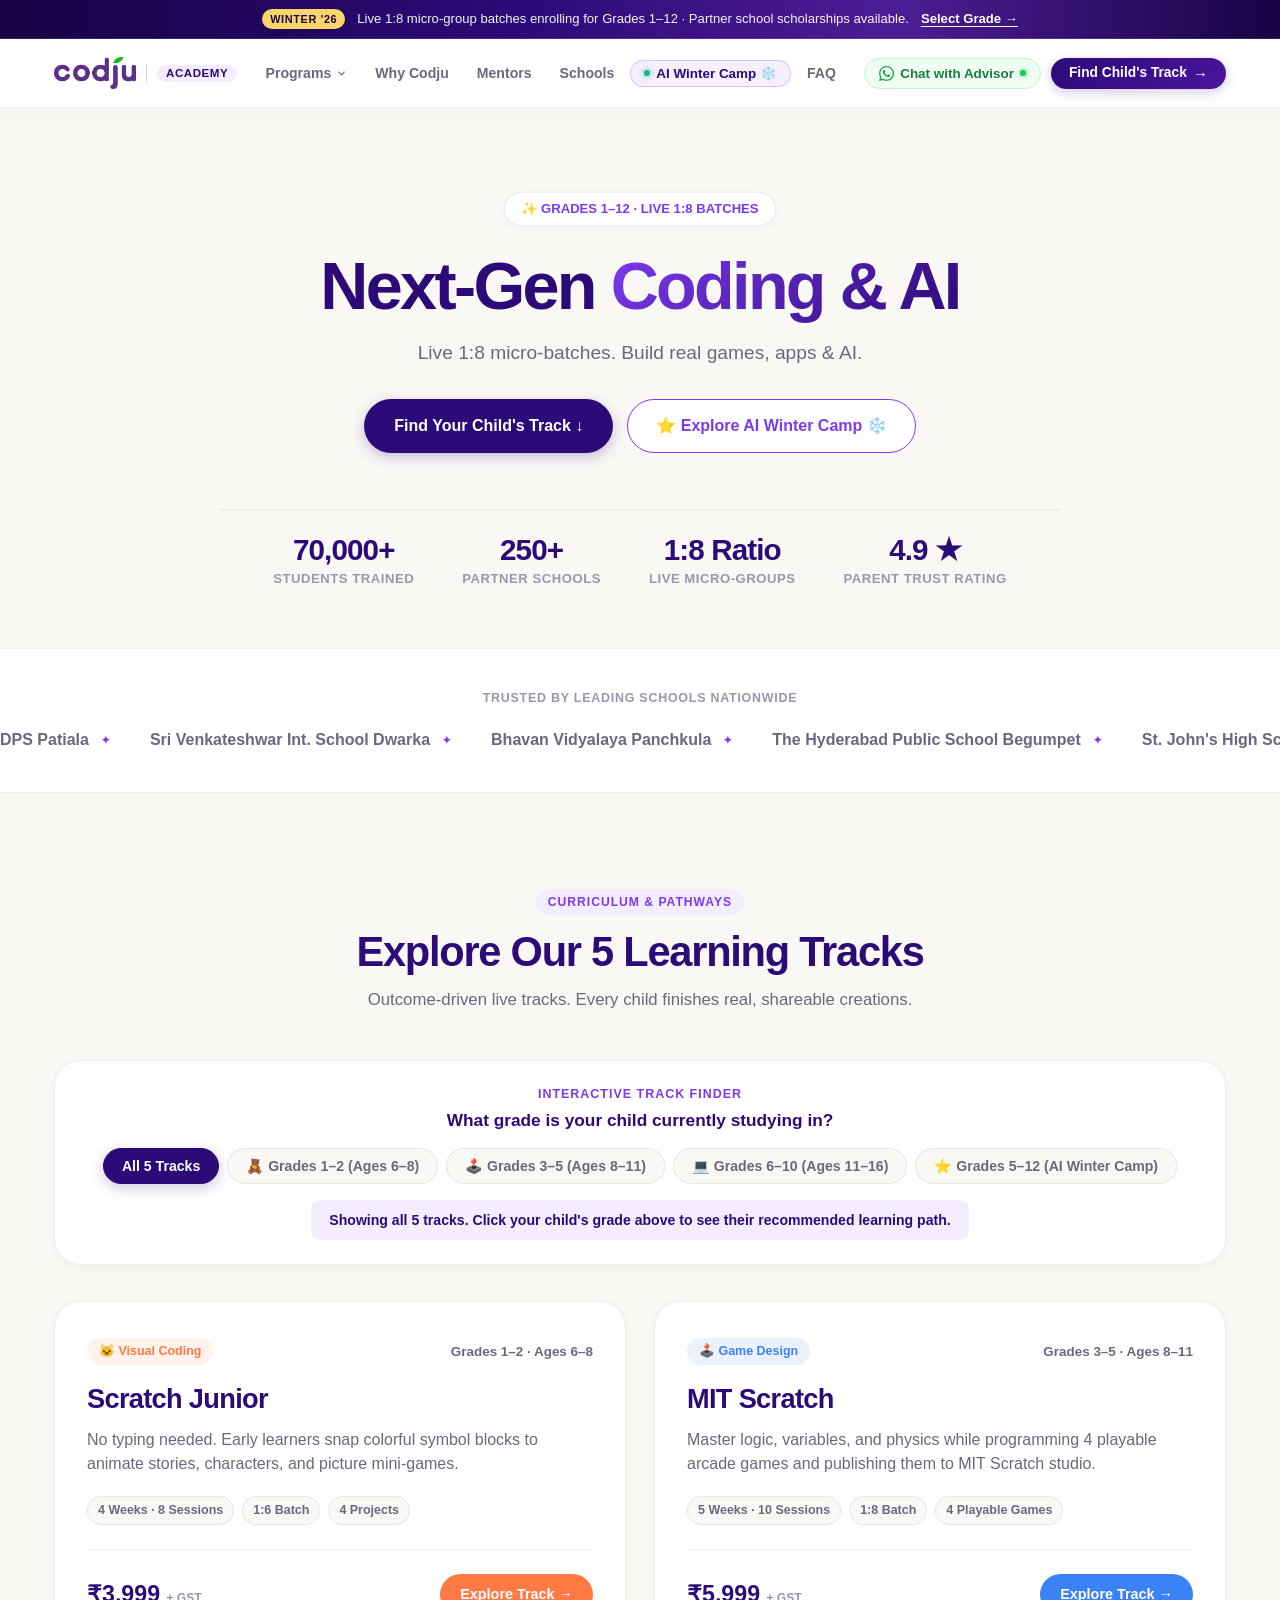
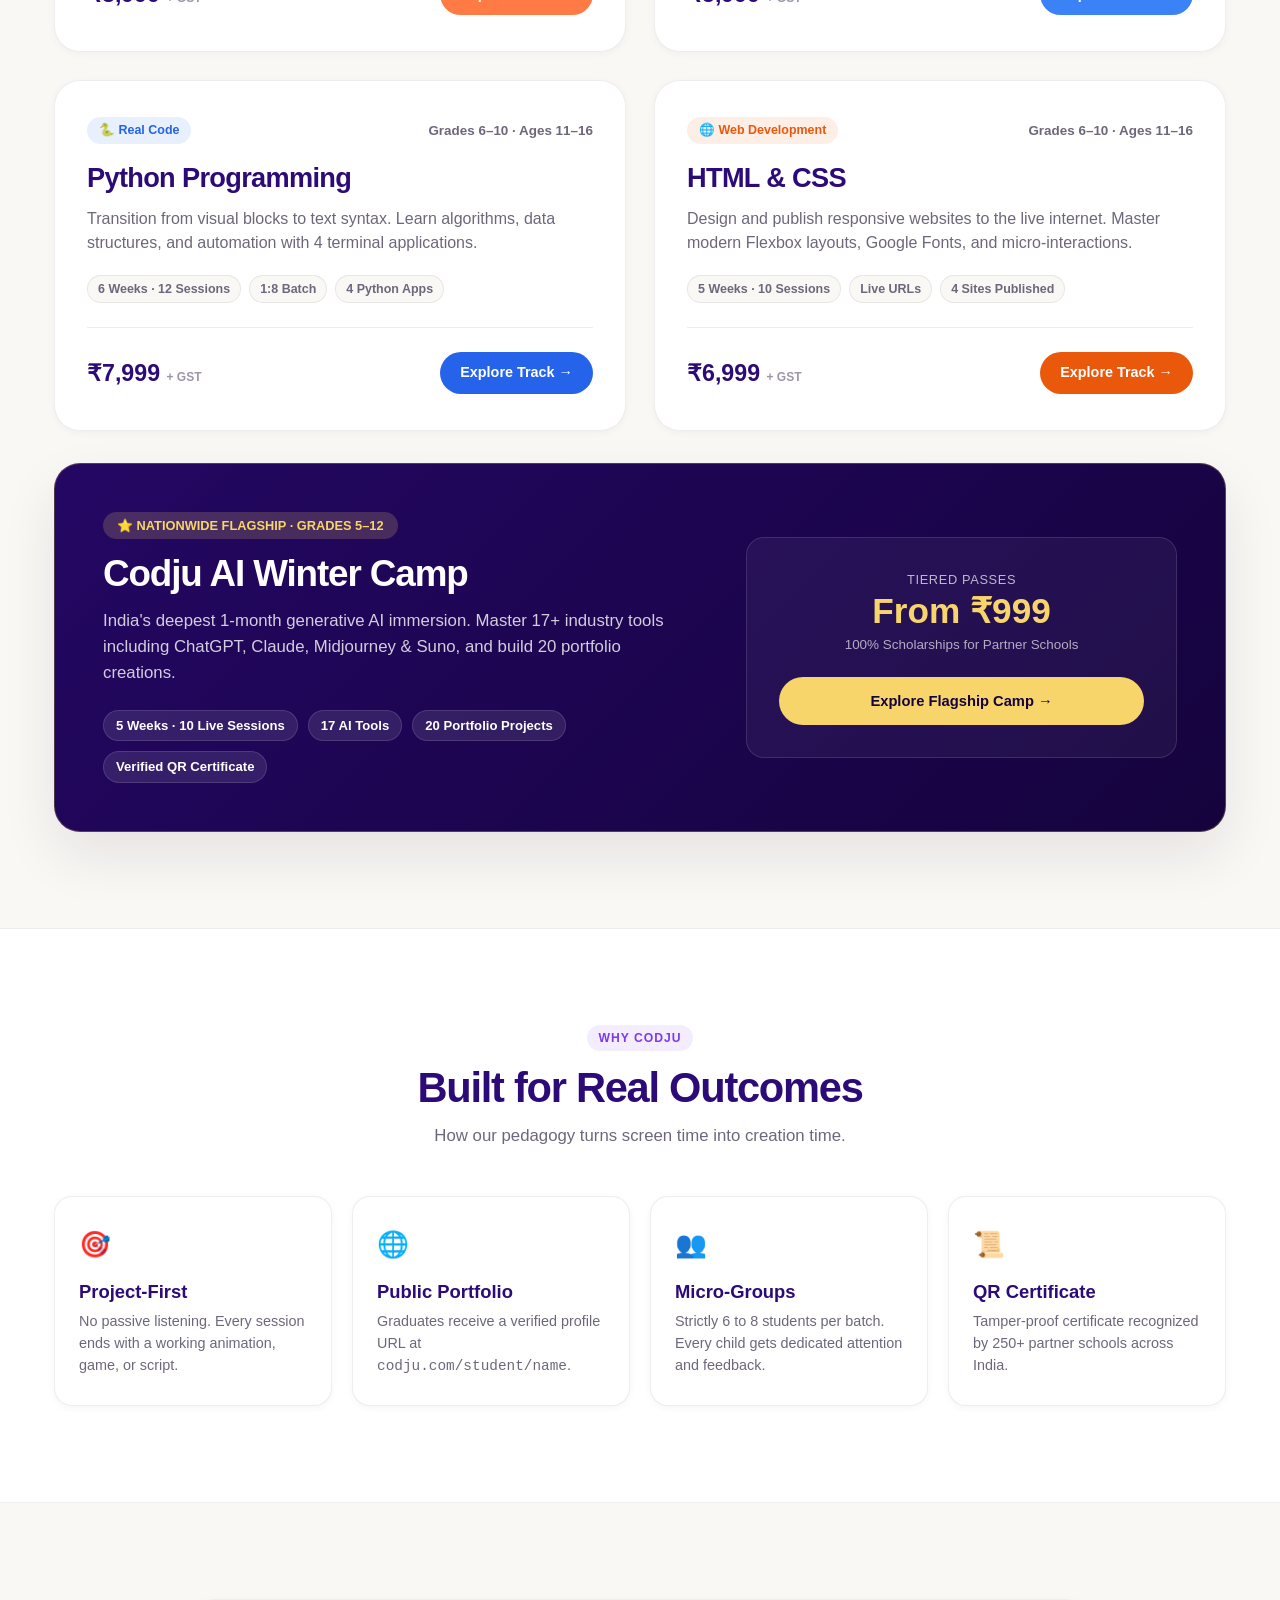
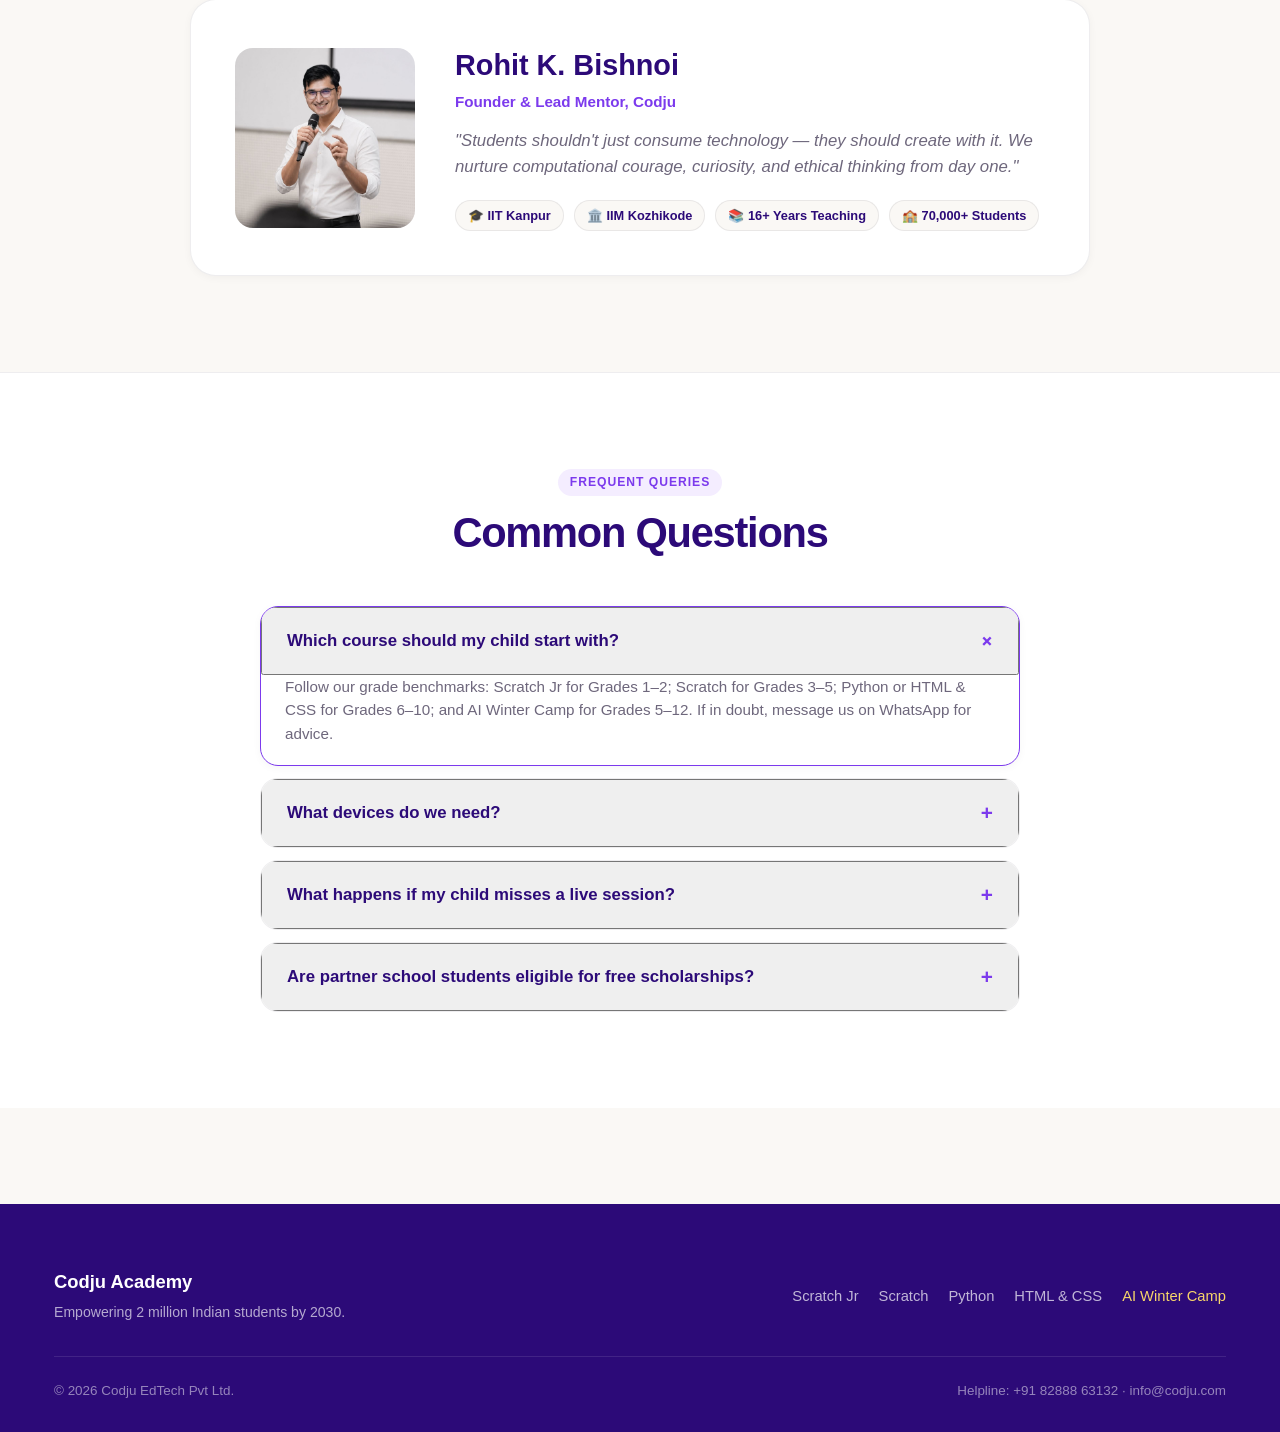
==== commit c129958c: "feat: update navigation bar styling and add top announcement bar" ====
--- a/index.html
+++ b/index.html
@@ -74,69 +74,467 @@
     }
 
     .container {
-      max-width: 1180px;
+      max-width: 1220px;
       margin: 0 auto;
-      padding: 0 28px;
-    }
-
-    /* --- Header --- */
+      padding: 0 24px;
+    }
+
+    /* ==========================================================================
+       TOP ANNOUNCEMENT BAR
+       ========================================================================== */
+    .top-bar {
+      background: linear-gradient(90deg, #180344 0%, #2c0a78 40%, #4c1d95 70%, #180344 100%);
+      color: #ffffff;
+      font-size: 0.82rem;
+      padding: 9px 20px;
+      border-bottom: 1px solid rgba(255, 255, 255, 0.12);
+      position: relative;
+      z-index: 102;
+    }
+
+    .top-bar__inner {
+      display: flex;
+      align-items: center;
+      justify-content: center;
+      gap: 12px;
+      flex-wrap: wrap;
+      text-align: center;
+    }
+
+    .top-bar__tag {
+      background: var(--gold);
+      color: #1a0542;
+      font-size: 0.68rem;
+      font-weight: 800;
+      text-transform: uppercase;
+      letter-spacing: 0.06em;
+      padding: 2px 8px;
+      border-radius: var(--radius-full);
+      box-shadow: 0 2px 6px rgba(0, 0, 0, 0.15);
+    }
+
+    .top-bar__text {
+      color: rgba(255, 255, 255, 0.95);
+      font-weight: 500;
+    }
+
+    .top-bar__link {
+      color: #ffffff;
+      font-weight: 700;
+      text-decoration: underline;
+      text-underline-offset: 3px;
+      display: inline-flex;
+      align-items: center;
+      gap: 4px;
+      transition: opacity var(--ease);
+    }
+
+    .top-bar__link:hover {
+      opacity: 0.85;
+    }
+
+    /* ==========================================================================
+       MAIN NAVIGATION BAR
+       ========================================================================== */
     .nav {
       position: sticky;
       top: 0;
       z-index: 100;
-      background: rgba(250, 248, 245, 0.88);
+      background: rgba(255, 255, 255, 0.92);
       backdrop-filter: blur(20px);
       -webkit-backdrop-filter: blur(20px);
       border-bottom: 1px solid var(--border);
+      box-shadow: 0 4px 20px rgba(17, 8, 38, 0.03);
+      transition: all var(--ease);
     }
 
     .nav__inner {
-      height: 72px;
+      height: 68px;
       display: flex;
       align-items: center;
       justify-content: space-between;
-      gap: 24px;
-    }
-
-    .nav__logo {
-      display: flex;
-      align-items: center;
-      gap: 12px;
+      gap: 16px;
+    }
+
+    /* Brand Logo */
+    .nav__brand {
+      display: flex;
+      align-items: center;
+      gap: 10px;
+      text-decoration: none;
+      flex-shrink: 0;
+    }
+
+    .nav__brand-logo {
+      height: 32px;
+      width: auto;
+      object-fit: contain;
+      display: block;
+    }
+
+    .nav__brand-divider {
+      width: 1px;
+      height: 18px;
+      background: rgba(17, 8, 38, 0.16);
+      display: inline-block;
+    }
+
+    .nav__brand-badge {
+      font-size: 0.72rem;
       font-weight: 800;
-      font-size: 1.22rem;
-      letter-spacing: -0.02em;
+      background: var(--purple-soft);
       color: var(--purple-deep);
-    }
-
-    .nav__logo img {
-      height: 38px;
-      width: auto;
-    }
-
-    .nav__links {
-      display: flex;
-      align-items: center;
-      gap: 28px;
+      padding: 3px 9px;
+      border-radius: var(--radius-full);
+      letter-spacing: 0.05em;
+      text-transform: uppercase;
+      line-height: 1;
+    }
+
+    /* Menu Items */
+    .nav__menu-wrap {
+      display: flex;
+      align-items: center;
+    }
+
+    .nav__menu {
+      display: flex;
+      align-items: center;
+      gap: 4px;
       list-style: none;
-    }
-
-    .nav__link {
-      font-size: 0.94rem;
+      flex-shrink: 0;
+    }
+
+    .nav__item {
+      position: relative;
+    }
+
+    .nav__link-btn {
+      display: inline-flex;
+      align-items: center;
+      gap: 5px;
+      font-size: 0.88rem;
       font-weight: 600;
       color: var(--text-muted);
-      transition: color var(--ease);
-    }
-
-    .nav__link:hover {
+      padding: 7px 12px;
+      border-radius: var(--radius-full);
+      transition: all var(--ease);
+      cursor: pointer;
+      background: transparent;
+      border: none;
+      font-family: inherit;
+      text-decoration: none;
+      white-space: nowrap;
+      line-height: 1;
+    }
+
+    .nav__link-btn:hover,
+    .nav__item--has-dropdown:hover > .nav__link-btn {
+      color: var(--purple-deep);
+      background: rgba(124, 58, 237, 0.08);
+    }
+
+    .nav__caret {
+      transition: transform var(--ease);
+    }
+
+    .nav__item--has-dropdown:hover .nav__caret {
+      transform: rotate(180deg);
+    }
+
+    /* AI Flagship Pill in Nav */
+    .nav__link-btn--flagship {
+      background: rgba(124, 58, 237, 0.08);
+      color: var(--purple-deep) !important;
+      font-weight: 700;
+      font-size: 0.84rem;
+      padding: 6px 13px;
+      border: 1px solid rgba(124, 58, 237, 0.22);
+      border-radius: var(--radius-full);
+      white-space: nowrap;
+      display: inline-flex;
+      align-items: center;
+      gap: 6px;
+      line-height: 1;
+      box-shadow: 0 1px 4px rgba(124, 58, 237, 0.06);
+    }
+
+    .nav__link-btn--flagship:hover {
+      background: rgba(124, 58, 237, 0.16);
+      border-color: var(--purple);
+      box-shadow: 0 2px 10px rgba(124, 58, 237, 0.2);
+    }
+
+    .nav__flagship-dot {
+      width: 6px;
+      height: 6px;
+      background: #10b981;
+      border-radius: 50%;
+      display: inline-block;
+      box-shadow: 0 0 6px #10b981;
+      animation: pulse-dot 2s infinite;
+      flex-shrink: 0;
+    }
+
+    @keyframes pulse-dot {
+      0% { transform: scale(0.9); opacity: 0.8; }
+      50% { transform: scale(1.3); opacity: 1; }
+      100% { transform: scale(0.9); opacity: 0.8; }
+    }
+
+    /* Rich Dropdown */
+    .nav__dropdown {
+      position: absolute;
+      top: calc(100% + 8px);
+      left: 0;
+      transform: translateY(8px);
+      width: 580px;
+      background: #ffffff;
+      border: 1px solid rgba(17, 8, 38, 0.09);
+      border-radius: var(--radius-md);
+      box-shadow: 0 20px 48px rgba(17, 8, 38, 0.12), 0 4px 12px rgba(17, 8, 38, 0.04);
+      padding: 16px;
+      opacity: 0;
+      visibility: hidden;
+      pointer-events: none;
+      transition: all 0.22s cubic-bezier(0.16, 1, 0.3, 1);
+      z-index: 200;
+    }
+
+    /* Hover bridge */
+    .nav__item--has-dropdown::after {
+      content: "";
+      position: absolute;
+      top: 100%;
+      left: 0;
+      width: 100%;
+      height: 12px;
+    }
+
+    .nav__item--has-dropdown:hover .nav__dropdown,
+    .nav__item--has-dropdown:focus-within .nav__dropdown {
+      opacity: 1;
+      visibility: visible;
+      pointer-events: auto;
+      transform: translateY(0);
+    }
+
+    .dropdown__header {
+      padding: 6px 10px 12px;
+      border-bottom: 1px solid var(--border);
+      margin-bottom: 12px;
+      display: flex;
+      justify-content: space-between;
+      align-items: center;
+    }
+
+    .dropdown__header-title {
+      font-size: 0.74rem;
+      font-weight: 800;
+      text-transform: uppercase;
+      letter-spacing: 0.06em;
+      color: var(--text-light);
+    }
+
+    .dropdown__header-link {
+      font-size: 0.82rem;
+      font-weight: 700;
       color: var(--purple);
-    }
-
-    .nav__link--ai {
+      text-decoration: none;
+    }
+    .dropdown__header-link:hover {
+      text-decoration: underline;
+    }
+
+    .dropdown__grid {
+      display: grid;
+      grid-template-columns: repeat(2, 1fr);
+      gap: 8px;
+    }
+
+    .dropdown__card {
+      display: flex;
+      align-items: flex-start;
+      gap: 12px;
+      padding: 10px 12px;
+      border-radius: var(--radius-sm);
+      border: 1px solid transparent;
+      transition: all var(--ease);
+      text-decoration: none;
+    }
+
+    .dropdown__card:hover {
+      background: var(--purple-soft);
+      border-color: rgba(124, 58, 237, 0.15);
+      transform: translateY(-1px);
+    }
+
+    .dropdown__card-icon {
+      font-size: 1.45rem;
+      line-height: 1;
+      flex-shrink: 0;
+      margin-top: 2px;
+    }
+
+    .dropdown__card-info {
+      display: flex;
+      flex-direction: column;
+    }
+
+    .dropdown__card-grade {
+      font-size: 0.68rem;
+      font-weight: 700;
       color: var(--purple);
+      text-transform: uppercase;
+      letter-spacing: 0.04em;
+    }
+
+    .dropdown__card-title {
+      font-size: 0.94rem;
+      font-weight: 800;
+      color: var(--purple-deep);
+      line-height: 1.25;
+      margin: 2px 0 2px;
+    }
+
+    .dropdown__card-desc {
+      font-size: 0.78rem;
+      color: var(--text-muted);
+      line-height: 1.35;
+    }
+
+    /* Flagship in dropdown */
+    .dropdown__flagship {
+      margin-top: 12px;
+      padding: 12px 16px;
+      background: linear-gradient(135deg, #2c0a78 0%, #15033d 100%);
+      border-radius: var(--radius-sm);
+      color: #ffffff;
+      display: flex;
+      align-items: center;
+      justify-content: space-between;
+      text-decoration: none;
+      transition: transform var(--ease), box-shadow var(--ease);
+    }
+
+    .dropdown__flagship:hover {
+      transform: translateY(-1px);
+      box-shadow: 0 6px 18px rgba(44, 10, 120, 0.3);
+    }
+
+    .dropdown__flagship-title {
+      font-size: 0.94rem;
+      font-weight: 800;
+      color: #ffffff;
+    }
+
+    .dropdown__flagship-sub {
+      font-size: 0.76rem;
+      color: rgba(255, 255, 255, 0.75);
+      margin-top: 2px;
+    }
+
+    .dropdown__flagship-pill {
+      background: var(--gold);
+      color: #15033d;
+      font-size: 0.7rem;
+      font-weight: 800;
+      padding: 3px 8px;
+      border-radius: var(--radius-full);
+      text-transform: uppercase;
+    }
+
+    /* Right Action Area */
+    .nav__actions {
+      display: flex;
+      align-items: center;
+      gap: 10px;
+      flex-shrink: 0;
+    }
+
+    .btn-whatsapp {
+      display: inline-flex;
+      align-items: center;
+      gap: 6px;
+      font-size: 0.84rem;
       font-weight: 700;
-      display: flex;
+      padding: 7px 14px;
+      border-radius: var(--radius-full);
+      background: #f0fdf4;
+      color: #15803d;
+      border: 1px solid #bbf7d0;
+      transition: all var(--ease);
+      text-decoration: none;
+      white-space: nowrap;
+      line-height: 1;
+    }
+
+    .btn-whatsapp:hover {
+      background: #dcfce7;
+      border-color: #86efac;
+      color: #166534;
+      transform: translateY(-1px);
+      box-shadow: 0 4px 12px rgba(22, 101, 52, 0.12);
+    }
+
+    .btn-whatsapp svg {
+      width: 15px;
+      height: 15px;
+      fill: #16a34a;
+      flex-shrink: 0;
+    }
+
+    .whatsapp-pulse {
+      width: 6px;
+      height: 6px;
+      background: #22c55e;
+      border-radius: 50%;
+      display: inline-block;
+      animation: pulse-dot 1.8s infinite;
+      box-shadow: 0 0 5px #22c55e;
+      flex-shrink: 0;
+    }
+
+    .btn-whatsapp .wa-label-compact {
+      display: none;
+    }
+
+    .btn-cta-primary {
+      display: inline-flex;
       align-items: center;
       gap: 6px;
+      font-size: 0.86rem;
+      font-weight: 700;
+      padding: 8px 18px;
+      border-radius: var(--radius-full);
+      background: linear-gradient(135deg, #2c0a78 0%, #4a159d 100%);
+      color: #ffffff !important;
+      box-shadow: 0 3px 12px rgba(44, 10, 120, 0.22);
+      transition: all var(--ease);
+      text-decoration: none;
+      white-space: nowrap;
+      line-height: 1;
+      flex-shrink: 0;
+    }
+
+    .btn-cta-primary:hover {
+      background: linear-gradient(135deg, #3b0e9e 0%, #601ec9 100%);
+      transform: translateY(-1px);
+      box-shadow: 0 6px 20px rgba(124, 58, 237, 0.3);
+    }
+
+    .btn-cta-primary .cta-label-compact {
+      display: none;
+    }
+
+    .nav__mobile-toggle {
+      display: none;
+      background: transparent;
+      border: none;
+      cursor: pointer;
+      padding: 8px;
+      color: var(--purple-deep);
+      border-radius: var(--radius-sm);
     }
 
     .btn {
@@ -201,13 +599,14 @@
     }
 
     .hero-title {
-      font-size: clamp(2.6rem, 5.8vw, 4.4rem);
+      font-size: clamp(2.4rem, 5.2vw, 4.4rem);
       font-weight: 800;
-      line-height: 1.08;
+      line-height: 1.1;
       letter-spacing: -0.04em;
       color: var(--purple-deep);
-      max-width: 860px;
-      margin: 0 auto 20px;
+      max-width: 960px;
+      margin: 0 auto 16px;
+      white-space: nowrap;
     }
 
     .hero-title span {
@@ -217,11 +616,11 @@
     }
 
     .hero-sub {
-      font-size: clamp(1.1rem, 2vw, 1.25rem);
+      font-size: clamp(1rem, 1.8vw, 1.2rem);
       color: var(--text-muted);
-      max-width: 620px;
-      margin: 0 auto 36px;
-      line-height: 1.55;
+      max-width: 540px;
+      margin: 0 auto 32px;
+      line-height: 1.45;
     }
 
     .hero-actions {
@@ -747,6 +1146,326 @@
       gap: 12px;
     }
 
+    /* ==========================================================================
+       INTERACTIVE GRADE EXPLORER (USER FLOW)
+       ========================================================================== */
+    .grade-explorer {
+      background: #ffffff;
+      border: 1px solid var(--border);
+      border-radius: var(--radius-lg);
+      padding: 24px 28px;
+      margin-bottom: 36px;
+      box-shadow: var(--shadow-sm);
+      text-align: center;
+    }
+
+    .grade-explorer__head {
+      margin-bottom: 14px;
+    }
+
+    .grade-explorer__title {
+      font-size: 0.78rem;
+      font-weight: 800;
+      text-transform: uppercase;
+      letter-spacing: 0.08em;
+      color: var(--purple);
+      margin-bottom: 4px;
+    }
+
+    .grade-explorer__sub {
+      font-size: 1.08rem;
+      font-weight: 800;
+      color: var(--purple-deep);
+    }
+
+    .grade-tabs {
+      display: flex;
+      justify-content: center;
+      gap: 8px;
+      flex-wrap: wrap;
+      margin-top: 14px;
+    }
+
+    .grade-tab {
+      background: var(--bg);
+      border: 1px solid var(--border);
+      color: var(--text-muted);
+      font-family: inherit;
+      font-size: 0.88rem;
+      font-weight: 700;
+      padding: 9px 18px;
+      border-radius: var(--radius-full);
+      cursor: pointer;
+      transition: all var(--ease);
+    }
+
+    .grade-tab:hover {
+      color: var(--purple-deep);
+      border-color: rgba(124, 58, 237, 0.3);
+      background: #ffffff;
+      transform: translateY(-1px);
+    }
+
+    .grade-tab.active {
+      background: var(--purple-deep);
+      color: #ffffff;
+      border-color: var(--purple-deep);
+      box-shadow: 0 4px 14px rgba(44, 10, 120, 0.22);
+    }
+
+    .grade-feedback {
+      margin-top: 16px;
+      padding: 10px 18px;
+      background: var(--purple-soft);
+      border-radius: var(--radius-sm);
+      font-size: 0.88rem;
+      font-weight: 600;
+      color: var(--purple-deep);
+      display: inline-block;
+      max-width: 820px;
+      line-height: 1.45;
+      transition: all var(--ease);
+    }
+
+    /* Course Card Highlight & Filter states */
+    .course-card {
+      transition: transform 0.25s var(--ease), box-shadow 0.25s var(--ease), opacity 0.25s var(--ease), border-color 0.25s var(--ease);
+    }
+
+    .course-card.highlighted {
+      border-color: var(--purple) !important;
+      box-shadow: 0 16px 36px rgba(124, 58, 237, 0.16) !important;
+      transform: translateY(-4px) scale(1.02);
+      position: relative;
+    }
+
+    .course-card.highlighted::before {
+      content: "★ RECOMMENDED FOR YOUR CHILD";
+      position: absolute;
+      top: -12px;
+      left: 20px;
+      background: var(--purple);
+      color: #ffffff;
+      font-size: 0.68rem;
+      font-weight: 800;
+      letter-spacing: 0.05em;
+      padding: 3px 10px;
+      border-radius: var(--radius-full);
+      box-shadow: 0 2px 8px rgba(124, 58, 237, 0.4);
+      z-index: 2;
+    }
+
+    .course-card.dimmed,
+    .flagship-banner.dimmed {
+      opacity: 0.4;
+      filter: grayscale(20%);
+    }
+
+    .flagship-banner.highlighted {
+      box-shadow: 0 24px 60px rgba(124, 58, 237, 0.4) !important;
+      transform: translateY(-4px);
+    }
+
+    /* Mobile Drawer */
+    .mobile-drawer {
+      position: fixed;
+      top: 0;
+      left: 0;
+      right: 0;
+      bottom: 0;
+      z-index: 999;
+      visibility: hidden;
+      pointer-events: none;
+      transition: visibility 0.3s ease;
+    }
+
+    .mobile-drawer.open {
+      visibility: visible;
+      pointer-events: auto;
+    }
+
+    .mobile-drawer__backdrop {
+      position: absolute;
+      inset: 0;
+      background: rgba(17, 8, 38, 0.55);
+      backdrop-filter: blur(4px);
+      -webkit-backdrop-filter: blur(4px);
+      opacity: 0;
+      transition: opacity 0.3s ease;
+    }
+
+    .mobile-drawer.open .mobile-drawer__backdrop {
+      opacity: 1;
+    }
+
+    .mobile-drawer__panel {
+      position: absolute;
+      top: 0;
+      right: 0;
+      bottom: 0;
+      width: 86%;
+      max-width: 380px;
+      background: #ffffff;
+      box-shadow: -10px 0 32px rgba(17, 8, 38, 0.16);
+      transform: translateX(100%);
+      transition: transform 0.3s cubic-bezier(0.16, 1, 0.3, 1);
+      display: flex;
+      flex-direction: column;
+      overflow-y: auto;
+      padding: 22px;
+    }
+
+    .mobile-drawer.open .mobile-drawer__panel {
+      transform: translateX(0);
+    }
+
+    .mobile-drawer__head {
+      display: flex;
+      justify-content: space-between;
+      align-items: center;
+      padding-bottom: 18px;
+      border-bottom: 1px solid var(--border);
+      margin-bottom: 18px;
+    }
+
+    .mobile-drawer__close {
+      background: none;
+      border: none;
+      font-size: 2.2rem;
+      line-height: 1;
+      color: var(--purple-deep);
+      cursor: pointer;
+      padding: 2px 8px;
+    }
+
+    .mobile-group-title {
+      font-size: 0.72rem;
+      font-weight: 800;
+      text-transform: uppercase;
+      letter-spacing: 0.08em;
+      color: var(--text-light);
+      margin-bottom: 10px;
+    }
+
+    .mobile-links {
+      list-style: none;
+      display: flex;
+      flex-direction: column;
+      gap: 10px;
+    }
+
+    .mobile-link {
+      display: flex;
+      align-items: center;
+      gap: 12px;
+      padding: 11px 13px;
+      background: var(--bg);
+      border-radius: var(--radius-sm);
+      border: 1px solid var(--border);
+      text-decoration: none;
+      transition: all var(--ease);
+    }
+    .mobile-link:hover {
+      background: var(--purple-soft);
+      border-color: rgba(124, 58, 237, 0.2);
+    }
+
+    .mobile-link--ai {
+      background: linear-gradient(135deg, #2c0a78 0%, #15033d 100%);
+      color: #ffffff !important;
+      border-color: transparent;
+    }
+    .mobile-link--ai .mobile-link-main {
+      color: #ffffff;
+    }
+    .mobile-link--ai .mobile-link-sub {
+      color: rgba(255, 255, 255, 0.78);
+    }
+
+    .mobile-icon {
+      font-size: 1.35rem;
+      flex-shrink: 0;
+    }
+
+    .mobile-link-main {
+      font-size: 0.92rem;
+      font-weight: 800;
+      color: var(--purple-deep);
+      display: flex;
+      align-items: center;
+      gap: 6px;
+    }
+
+    .mobile-badge {
+      font-size: 0.65rem;
+      font-weight: 700;
+      background: rgba(124, 58, 237, 0.12);
+      color: var(--purple);
+      padding: 2px 6px;
+      border-radius: var(--radius-full);
+    }
+
+    .mobile-badge-gold {
+      font-size: 0.65rem;
+      font-weight: 800;
+      background: var(--gold);
+      color: #15033d;
+      padding: 2px 6px;
+      border-radius: var(--radius-full);
+    }
+
+    .mobile-link-sub {
+      font-size: 0.76rem;
+      color: var(--text-muted);
+      margin-top: 2px;
+    }
+
+    .mobile-simple-links {
+      list-style: none;
+      display: flex;
+      flex-direction: column;
+      gap: 10px;
+    }
+
+    .mobile-simple-links a {
+      font-size: 0.92rem;
+      font-weight: 700;
+      color: var(--purple-deep);
+      text-decoration: none;
+      display: block;
+      padding: 6px 0;
+    }
+
+    .mobile-actions {
+      margin-top: auto;
+      padding-top: 20px;
+      border-top: 1px solid var(--border);
+    }
+
+    @media (max-width: 1200px) {
+      .btn-whatsapp .wa-label-desktop {
+        display: none;
+      }
+      .btn-whatsapp .wa-label-compact {
+        display: inline;
+      }
+      .btn-cta-primary .cta-label-desktop {
+        display: none;
+      }
+      .btn-cta-primary .cta-label-compact {
+        display: inline;
+      }
+    }
+
+    @media (max-width: 1040px) {
+      .nav__menu-wrap {
+        display: none;
+      }
+      .nav__mobile-toggle {
+        display: inline-flex;
+      }
+    }
+
     @media (max-width: 900px) {
       .courses-grid {
         grid-template-columns: 1fr;
@@ -773,9 +1492,34 @@
       }
     }
 
-    @media (max-width: 600px) {
-      .nav__links {
+    @media (max-width: 680px) {
+      .top-bar {
+        font-size: 0.76rem;
+        padding: 6px 12px;
+      }
+      .top-bar__tag {
         display: none;
+      }
+      .btn-whatsapp .wa-label-desktop,
+      .btn-whatsapp .wa-label-compact {
+        display: none;
+      }
+      .btn-whatsapp {
+        padding: 7px 10px;
+      }
+      .btn-cta-primary {
+        font-size: 0.82rem;
+        padding: 7px 13px;
+      }
+      .nav__brand-badge {
+        font-size: 0.65rem;
+        padding: 2px 6px;
+      }
+      .nav__brand-divider {
+        height: 14px;
+      }
+      .nav__brand-logo {
+        height: 28px;
       }
       .pillars-grid {
         grid-template-columns: 1fr;
@@ -785,64 +1529,286 @@
         grid-template-columns: repeat(2, 1fr);
         gap: 20px;
       }
+      .grade-tabs {
+        flex-direction: column;
+      }
+      .grade-tab {
+        width: 100%;
+        text-align: center;
+      }
+      .hero-title {
+        white-space: normal;
+        font-size: clamp(2rem, 7.5vw, 2.7rem);
+      }
+      .hero-sub {
+        font-size: 0.95rem;
+        margin-bottom: 24px;
+      }
     }
   </style>
 </head>
 <body>
 
-  <!-- ========== NAVIGATION ========== -->
-  <header class="nav">
+  <!-- ========== TOP ANNOUNCEMENT BAR ========== -->
+  <div class="top-bar">
+    <div class="container top-bar__inner">
+      <span class="top-bar__tag">Winter '26</span>
+      <span class="top-bar__text">Live 1:8 micro-group batches enrolling for Grades 1–12 · Partner school scholarships available.</span>
+      <a href="#courses" class="top-bar__link">Select Grade &rarr;</a>
+    </div>
+  </div>
+
+  <!-- ========== MAIN HEADER NAVIGATION ========== -->
+  <header class="nav" id="main-nav">
     <div class="container nav__inner">
-      <a href="index.html" class="nav__logo">
-        <img src="assets/logo.png" alt="Codju Logo" />
-        <span>Codju Academy</span>
+      
+      <!-- Brand Logo -->
+      <a href="index.html" class="nav__brand">
+        <img src="assets/logo.png" alt="Codju" class="nav__brand-logo" />
+        <span class="nav__brand-divider"></span>
+        <span class="nav__brand-badge">Academy</span>
       </a>
 
-      <nav>
-        <ul class="nav__links">
-          <li><a href="#courses" class="nav__link">Courses</a></li>
-          <li><a href="Scratch Junior.dc.html" class="nav__link">Scratch Jr</a></li>
-          <li><a href="Scratch.dc.html" class="nav__link">Scratch</a></li>
-          <li><a href="Python.dc.html" class="nav__link">Python</a></li>
-          <li><a href="HTML and CSS.dc.html" class="nav__link">HTML &amp; CSS</a></li>
-          <li><a href="Codju AI Winter Camp.dc.html" class="nav__link nav__link--ai">AI Winter Camp ❄️</a></li>
+      <!-- Desktop Nav Links -->
+      <nav class="nav__menu-wrap">
+        <ul class="nav__menu">
+          
+          <!-- Dropdown: Programs -->
+          <li class="nav__item nav__item--has-dropdown">
+            <button type="button" class="nav__link-btn" aria-expanded="false">
+              <span>Programs</span>
+              <svg class="nav__caret" width="11" height="11" viewBox="0 0 24 24" fill="none" stroke="currentColor" stroke-width="2.5" stroke-linecap="round" stroke-linejoin="round"><polyline points="6 9 12 15 18 9"></polyline></svg>
+            </button>
+            
+            <div class="nav__dropdown">
+              <div class="dropdown__header">
+                <span class="dropdown__header-title">Browse By Child's Grade</span>
+                <a href="#courses" class="dropdown__header-link">View All Tracks &rarr;</a>
+              </div>
+              <div class="dropdown__grid">
+                
+                <a href="Scratch Junior.dc.html" class="dropdown__card">
+                  <span class="dropdown__card-icon">🐱</span>
+                  <div class="dropdown__card-info">
+                    <span class="dropdown__card-grade">Grades 1–2 · Ages 6–8</span>
+                    <span class="dropdown__card-title">Scratch Junior</span>
+                    <span class="dropdown__card-desc">No typing · Visual logic &amp; story animation</span>
+                  </div>
+                </a>
+
+                <a href="Scratch.dc.html" class="dropdown__card">
+                  <span class="dropdown__card-icon">🕹️</span>
+                  <div class="dropdown__card-info">
+                    <span class="dropdown__card-grade">Grades 3–5 · Ages 8–11</span>
+                    <span class="dropdown__card-title">MIT Scratch</span>
+                    <span class="dropdown__card-desc">Build 4 playable arcade games &amp; physics</span>
+                  </div>
+                </a>
+
+                <a href="Python.dc.html" class="dropdown__card">
+                  <span class="dropdown__card-icon">🐍</span>
+                  <div class="dropdown__card-info">
+                    <span class="dropdown__card-grade">Grades 6–10 · Ages 11–16</span>
+                    <span class="dropdown__card-title">Python Programming</span>
+                    <span class="dropdown__card-desc">Real code syntax, algorithms &amp; automation</span>
+                  </div>
+                </a>
+
+                <a href="HTML and CSS.dc.html" class="dropdown__card">
+                  <span class="dropdown__card-icon">🌐</span>
+                  <div class="dropdown__card-info">
+                    <span class="dropdown__card-grade">Grades 6–10 · Ages 11–16</span>
+                    <span class="dropdown__card-title">HTML &amp; CSS</span>
+                    <span class="dropdown__card-desc">Design &amp; publish live responsive websites</span>
+                  </div>
+                </a>
+
+              </div>
+
+              <!-- Flagship Feature in Dropdown -->
+              <a href="Codju AI Winter Camp.dc.html" class="dropdown__flagship">
+                <div>
+                  <div style="display: flex; align-items: center; gap: 8px;">
+                    <span class="dropdown__flagship-title">⭐ Codju AI Winter Camp</span>
+                    <span class="dropdown__flagship-pill">Flagship</span>
+                  </div>
+                  <div class="dropdown__flagship-sub">Grades 5–12 · Master 17+ GenAI tools with 20 portfolio projects</div>
+                </div>
+                <span style="font-size: 1.1rem; color: var(--gold);">&rarr;</span>
+              </a>
+            </div>
+          </li>
+
+          <!-- Why Codju -->
+          <li class="nav__item">
+            <a href="#why-codju" class="nav__link-btn">Why Codju</a>
+          </li>
+
+          <!-- Mentors -->
+          <li class="nav__item">
+            <a href="#mentors" class="nav__link-btn">Mentors</a>
+          </li>
+
+          <!-- Partner Schools -->
+          <li class="nav__item">
+            <a href="#schools" class="nav__link-btn">Schools</a>
+          </li>
+
+          <!-- Flagship Camp direct nav button -->
+          <li class="nav__item">
+            <a href="Codju AI Winter Camp.dc.html" class="nav__link-btn nav__link-btn--flagship">
+              <span class="nav__flagship-dot"></span>
+              <span>AI Winter Camp ❄️</span>
+            </a>
+          </li>
+
+          <!-- FAQ -->
+          <li class="nav__item">
+            <a href="#faq" class="nav__link-btn">FAQ</a>
+          </li>
+
         </ul>
       </nav>
 
-      <div style="display: flex; gap: 10px;">
-        <a href="https://wa.me/918288863132?text=Hello%20Codju%2C%20I%20am%20interested%20in%20Codju%20Academy" target="_blank" rel="noopener" class="btn btn--ghost">
-          💬 WhatsApp
+      <!-- Right CTAs -->
+      <div class="nav__actions">
+        <!-- WhatsApp Advisor CTA with authentic WhatsApp SVG and live indicator -->
+        <a href="https://wa.me/918288863132?text=Hello%20Codju%2C%20I%20am%20a%20parent%20interested%20in%20Codju%20Academy%20courses" 
+           target="_blank" rel="noopener" class="btn-whatsapp" title="Chat with Advisor on WhatsApp">
+          <svg viewBox="0 0 24 24" width="15" height="15" fill="currentColor">
+            <path d="M17.472 14.382c-.297-.149-1.758-.867-2.03-.967-.273-.099-.471-.148-.67.15-.197.297-.767.966-.94 1.164-.173.199-.347.223-.644.075-.297-.15-1.255-.463-2.39-1.475-.883-.788-1.48-1.761-1.653-2.059-.173-.297-.018-.458.13-.606.134-.133.298-.347.446-.52.149-.174.198-.298.298-.497.099-.198.05-.371-.025-.52-.075-.149-.669-1.612-.916-2.207-.242-.579-.487-.5-.669-.51-.173-.008-.371-.01-.57-.01-.198 0-.52.074-.792.372-.272.297-1.04 1.016-1.04 2.479 0 1.462 1.065 2.875 1.213 3.074.149.198 2.096 3.2 5.077 4.487.709.306 1.262.489 1.694.625.712.227 1.36.195 1.871.118.571-.085 1.758-.719 2.006-1.413.248-.694.248-1.289.173-1.413-.074-.124-.272-.198-.57-.347m-5.421 7.403h-.004a9.87 9.87 0 01-5.031-1.378l-.361-.214-3.741.982.998-3.648-.235-.374a9.86 9.86 0 01-1.51-5.26c.001-5.45 4.436-9.884 9.888-9.884 2.64 0 5.122 1.03 6.988 2.898a9.825 9.825 0 012.893 6.994c-.003 5.45-4.437 9.884-9.885 9.884m8.413-18.297A11.815 11.815 0 0012.05 0C5.495 0 .16 5.335.157 11.892c0 2.096.547 4.142 1.588 5.945L.057 24l6.305-1.654a11.882 11.882 0 005.683 1.448h.005c6.554 0 11.89-5.335 11.893-11.893a11.82 11.82 0 00-3.48-8.413z"/>
+          </svg>
+          <span class="wa-label-desktop">Chat with Advisor</span>
+          <span class="wa-label-compact">WhatsApp</span>
+          <span class="whatsapp-pulse"></span>
         </a>
-        <a href="#courses" class="btn btn--primary">
-          Explore Courses
+
+        <!-- Primary CTA -->
+        <a href="#courses" class="btn-cta-primary">
+          <span class="cta-label-desktop">Find Child's Track</span>
+          <span class="cta-label-compact">Explore Tracks</span>
+          <span style="font-size: 0.95rem;">&rarr;</span>
         </a>
+
+        <!-- Mobile Menu Toggle Button -->
+        <button type="button" class="nav__mobile-toggle" id="mobile-toggle" aria-label="Open Navigation Menu">
+          <svg width="22" height="22" viewBox="0 0 24 24" fill="none" stroke="currentColor" stroke-width="2.2" stroke-linecap="round" stroke-linejoin="round">
+            <line x1="3" y1="12" x2="21" y2="12"></line>
+            <line x1="3" y1="6" x2="21" y2="6"></line>
+            <line x1="3" y1="18" x2="21" y2="18"></line>
+          </svg>
+        </button>
+      </div>
+
+    </div>
+  </header>
+
+  <!-- Mobile Drawer Menu -->
+  <div class="mobile-drawer" id="mobile-drawer">
+    <div class="mobile-drawer__backdrop" id="drawer-backdrop"></div>
+    <div class="mobile-drawer__panel">
+      <div class="mobile-drawer__head">
+        <a href="index.html" class="nav__brand">
+          <img src="assets/logo.png" alt="Codju" class="nav__brand-logo" />
+          <span class="nav__brand-divider"></span>
+          <span class="nav__brand-badge">Academy</span>
+        </a>
+        <button type="button" class="mobile-drawer__close" id="drawer-close" aria-label="Close Navigation Menu">&times;</button>
+      </div>
+
+      <div class="mobile-drawer__content">
+        <div class="mobile-group-title">LEARNING TRACKS BY GRADE</div>
+        <ul class="mobile-links">
+          <li>
+            <a href="Scratch Junior.dc.html" class="mobile-link">
+              <span class="mobile-icon">🐱</span>
+              <div>
+                <div class="mobile-link-main">Scratch Junior <span class="mobile-badge">Grades 1–2</span></div>
+                <div class="mobile-link-sub">Ages 6–8 · Visual drag &amp; drop stories</div>
+              </div>
+            </a>
+          </li>
+          <li>
+            <a href="Scratch.dc.html" class="mobile-link">
+              <span class="mobile-icon">🕹️</span>
+              <div>
+                <div class="mobile-link-main">MIT Scratch <span class="mobile-badge">Grades 3–5</span></div>
+                <div class="mobile-link-sub">Ages 8–11 · 4 Playable arcade games</div>
+              </div>
+            </a>
+          </li>
+          <li>
+            <a href="Python.dc.html" class="mobile-link">
+              <span class="mobile-icon">🐍</span>
+              <div>
+                <div class="mobile-link-main">Python Programming <span class="mobile-badge">Grades 6–10</span></div>
+                <div class="mobile-link-sub">Ages 11–16 · Real code syntax &amp; apps</div>
+              </div>
+            </a>
+          </li>
+          <li>
+            <a href="HTML and CSS.dc.html" class="mobile-link">
+              <span class="mobile-icon">🌐</span>
+              <div>
+                <div class="mobile-link-main">HTML &amp; CSS Web Dev <span class="mobile-badge">Grades 6–10</span></div>
+                <div class="mobile-link-sub">Ages 11–16 · Build live websites</div>
+              </div>
+            </a>
+          </li>
+          <li>
+            <a href="Codju AI Winter Camp.dc.html" class="mobile-link mobile-link--ai">
+              <span class="mobile-icon">⭐</span>
+              <div>
+                <div class="mobile-link-main">Codju AI Winter Camp <span class="mobile-badge-gold">Flagship</span></div>
+                <div class="mobile-link-sub">Grades 5–12 · 17+ GenAI tools intensive</div>
+              </div>
+            </a>
+          </li>
+        </ul>
+
+        <div class="mobile-group-title" style="margin-top: 24px;">EXPLORE CODJU</div>
+        <ul class="mobile-simple-links">
+          <li><a href="#why-codju" class="drawer-nav-item">Why Codju Pedagogy</a></li>
+          <li><a href="#mentors" class="drawer-nav-item">Lead Mentors (IIT/IIM)</a></li>
+          <li><a href="#schools" class="drawer-nav-item">250+ Partner Schools</a></li>
+          <li><a href="#faq" class="drawer-nav-item">Common Parent Questions</a></li>
+        </ul>
+
+        <div class="mobile-actions">
+          <a href="https://wa.me/918288863132?text=Hello%20Codju%2C%20I%20am%20a%20parent%20interested%20in%20Codju%20Academy%20courses" 
+             target="_blank" rel="noopener" class="btn-whatsapp" style="width: 100%; justify-content: center;">
+            <svg viewBox="0 0 24 24" width="18" height="18" fill="currentColor">
+              <path d="M17.472 14.382c-.297-.149-1.758-.867-2.03-.967-.273-.099-.471-.148-.67.15-.197.297-.767.966-.94 1.164-.173.199-.347.223-.644.075-.297-.15-1.255-.463-2.39-1.475-.883-.788-1.48-1.761-1.653-2.059-.173-.297-.018-.458.13-.606.134-.133.298-.347.446-.52.149-.174.198-.298.298-.497.099-.198.05-.371-.025-.52-.075-.149-.669-1.612-.916-2.207-.242-.579-.487-.5-.669-.51-.173-.008-.371-.01-.57-.01-.198 0-.52.074-.792.372-.272.297-1.04 1.016-1.04 2.479 0 1.462 1.065 2.875 1.213 3.074.149.198 2.096 3.2 5.077 4.487.709.306 1.262.489 1.694.625.712.227 1.36.195 1.871.118.571-.085 1.758-.719 2.006-1.413.248-.694.248-1.289.173-1.413-.074-.124-.272-.198-.57-.347m-5.421 7.403h-.004a9.87 9.87 0 01-5.031-1.378l-.361-.214-3.741.982.998-3.648-.235-.374a9.86 9.86 0 01-1.51-5.26c.001-5.45 4.436-9.884 9.888-9.884 2.64 0 5.122 1.03 6.988 2.898a9.825 9.825 0 012.893 6.994c-.003 5.45-4.437 9.884-9.885 9.884m8.413-18.297A11.815 11.815 0 0012.05 0C5.495 0 .16 5.335.157 11.892c0 2.096.547 4.142 1.588 5.945L.057 24l6.305-1.654a11.882 11.882 0 005.683 1.448h.005c6.554 0 11.89-5.335 11.893-11.893a11.82 11.82 0 00-3.48-8.413z"/>
+            </svg>
+            <span>Chat with Advisor</span>
+          </a>
+          <a href="#courses" class="btn-cta-primary drawer-nav-item" style="width: 100%; justify-content: center; margin-top: 10px;">
+            <span>Explore All 5 Tracks &rarr;</span>
+          </a>
+        </div>
       </div>
     </div>
-  </header>
-
-  <!-- ========== HERO SECTION (MINIMAL & BOLD) ========== -->
+  </div>
+
+  <!-- ========== HERO SECTION (STORY-DRIVEN) ========== -->
   <section class="hero">
     <div class="container">
       <div class="hero-pill">
-        <span>✨ NEXT-GEN CODING &amp; AI TRACKS · GRADES 1 TO 12</span>
+        <span>✨ GRADES 1–12 · LIVE 1:8 BATCHES</span>
       </div>
 
-      <h1 class="hero-title">
-        Coding &amp; AI for the <br/>
-        <span>next generation.</span>
-      </h1>
+      <h1 class="hero-title">Next-Gen <span>Coding &amp; AI</span></h1>
 
       <p class="hero-sub">
-        Outcome-driven, NEP-aligned tracks designed by IIT &amp; IIM educators. 
-        Live micro-batches where students build real games, Python apps, and AI tools.
+        Live 1:8 micro-batches. Build real games, apps &amp; AI.
       </p>
 
       <div class="hero-actions">
-        <a href="#courses" class="btn btn--primary" style="padding: 13px 28px; font-size: 1rem;">
-          View 5 Courses ↓
+        <a href="#courses" class="btn btn--primary" style="padding: 14px 30px; font-size: 1rem;">
+          Find Your Child's Track ↓
         </a>
-        <a href="Codju AI Winter Camp.dc.html" class="btn btn--ghost" style="padding: 13px 26px; font-size: 1rem; border-color: var(--purple); color: var(--purple); background: #ffffff;">
-          Explore AI Winter Camp ❄️
+        <a href="Codju AI Winter Camp.dc.html" class="btn btn--ghost" style="padding: 14px 28px; font-size: 1rem; border-color: var(--purple); color: var(--purple); background: #ffffff;">
+          ⭐ Explore AI Winter Camp ❄️
         </a>
       </div>
 
@@ -862,14 +1828,14 @@
         </div>
         <div class="stat-item">
           <div class="stat-val">4.9 ★</div>
-          <div class="stat-lbl">Parent Rating</div>
+          <div class="stat-lbl">Parent Trust Rating</div>
         </div>
       </div>
     </div>
   </section>
 
   <!-- ========== SCHOOLS MARQUEE ========== -->
-  <div class="schools-strip">
+  <div class="schools-strip" id="schools">
     <div class="schools-lbl">Trusted by Leading Schools Nationwide</div>
     <div class="schools-marquee">
       <div class="school-item">DPS Patiala <span class="school-dot">✦</span></div>
@@ -892,15 +1858,33 @@
   <section class="section" id="courses">
     <div class="container">
       <div class="section-head">
-        <span class="section-tag">FOCUSED LEARNING PATHS</span>
-        <h2 class="section-title">Explore Our 5 Tracks</h2>
-        <p class="section-sub">Zero fluff. Every student builds finished, shareable projects.</p>
+        <span class="section-tag">CURRICULUM &amp; PATHWAYS</span>
+        <h2 class="section-title">Explore Our 5 Learning Tracks</h2>
+        <p class="section-sub">Outcome-driven live tracks. Every child finishes real, shareable creations.</p>
+      </div>
+
+      <!-- Interactive Grade Explorer (Guided User Journey) -->
+      <div class="grade-explorer" id="grade-explorer">
+        <div class="grade-explorer__head">
+          <div class="grade-explorer__title">Interactive Track Finder</div>
+          <div class="grade-explorer__sub">What grade is your child currently studying in?</div>
+        </div>
+        <div class="grade-tabs">
+          <button type="button" class="grade-tab active" data-filter="all">All 5 Tracks</button>
+          <button type="button" class="grade-tab" data-filter="grades-1-2">🧸 Grades 1–2 (Ages 6–8)</button>
+          <button type="button" class="grade-tab" data-filter="grades-3-5">🕹️ Grades 3–5 (Ages 8–11)</button>
+          <button type="button" class="grade-tab" data-filter="grades-6-10">💻 Grades 6–10 (Ages 11–16)</button>
+          <button type="button" class="grade-tab" data-filter="flagship">⭐ Grades 5–12 (AI Winter Camp)</button>
+        </div>
+        <div class="grade-feedback" id="grade-feedback">
+          Showing all 5 tracks. Click your child's grade above to see their recommended learning path.
+        </div>
       </div>
 
       <div class="courses-grid">
         
         <!-- Track 1: Scratch Junior -->
-        <div class="course-card" style="--card-color: var(--c-scratchjr); --card-bg: rgba(255, 122, 69, 0.1);">
+        <div class="course-card" data-grade="grades-1-2" style="--card-color: var(--c-scratchjr); --card-bg: rgba(255, 122, 69, 0.1);">
           <div class="card-top">
             <div class="card-meta-line">
               <span class="card-tag">🐱 Visual Coding</span>
@@ -923,7 +1907,7 @@
         </div>
 
         <!-- Track 2: MIT Scratch -->
-        <div class="course-card" style="--card-color: var(--c-scratch); --card-bg: rgba(59, 130, 246, 0.1);">
+        <div class="course-card" data-grade="grades-3-5" style="--card-color: var(--c-scratch); --card-bg: rgba(59, 130, 246, 0.1);">
           <div class="card-top">
             <div class="card-meta-line">
               <span class="card-tag">🕹️ Game Design</span>
@@ -946,7 +1930,7 @@
         </div>
 
         <!-- Track 3: Python -->
-        <div class="course-card" style="--card-color: var(--c-python); --card-bg: rgba(37, 99, 235, 0.1);">
+        <div class="course-card" data-grade="grades-6-10" style="--card-color: var(--c-python); --card-bg: rgba(37, 99, 235, 0.1);">
           <div class="card-top">
             <div class="card-meta-line">
               <span class="card-tag">🐍 Real Code</span>
@@ -969,7 +1953,7 @@
         </div>
 
         <!-- Track 4: HTML & CSS -->
-        <div class="course-card" style="--card-color: var(--c-web); --card-bg: rgba(234, 88, 12, 0.1);">
+        <div class="course-card" data-grade="grades-6-10" style="--card-color: var(--c-web); --card-bg: rgba(234, 88, 12, 0.1);">
           <div class="card-top">
             <div class="card-meta-line">
               <span class="card-tag">🌐 Web Development</span>
@@ -994,7 +1978,7 @@
       </div>
 
       <!-- Track 5: AI Winter Camp (Flagship Full-Width Banner) -->
-      <div class="flagship-banner">
+      <div class="flagship-banner" id="flagship" data-grade="flagship">
         <div>
           <span class="flagship-tag">⭐ NATIONWIDE FLAGSHIP · GRADES 5–12</span>
           <h3 class="flagship-title">Codju AI Winter Camp</h3>
@@ -1022,7 +2006,7 @@
   </section>
 
   <!-- ========== THE 4 PILLARS (MINIMAL BENTO) ========== -->
-  <section class="section" style="background: #ffffff; border-top: 1px solid var(--border); border-bottom: 1px solid var(--border);">
+  <section class="section" id="why-codju" style="background: #ffffff; border-top: 1px solid var(--border); border-bottom: 1px solid var(--border);">
     <div class="container">
       <div class="section-head">
         <span class="section-tag">WHY CODJU</span>
@@ -1059,7 +2043,7 @@
   </section>
 
   <!-- ========== LEAD MENTOR (FOCUSED) ========== -->
-  <section class="section">
+  <section class="section" id="mentors">
     <div class="container">
       <div class="mentor-card">
         <img src="assets/rohit_profile.jpeg" alt="Rohit K. Bishnoi" class="mentor-photo" />
@@ -1081,7 +2065,7 @@
   </section>
 
   <!-- ========== FAQ (CLEAN ACCORDION) ========== -->
-  <section class="section" style="background: #ffffff; border-top: 1px solid var(--border);">
+  <section class="section" id="faq" style="background: #ffffff; border-top: 1px solid var(--border);">
     <div class="container">
       <div class="section-head">
         <span class="section-tag">FREQUENT QUERIES</span>
@@ -1156,6 +2140,95 @@
   </footer>
 
   <script>
+    // --- Mobile Drawer Controller ---
+    const mobileToggle = document.getElementById('mobile-toggle');
+    const mobileDrawer = document.getElementById('mobile-drawer');
+    const drawerClose = document.getElementById('drawer-close');
+    const drawerBackdrop = document.getElementById('drawer-backdrop');
+
+    function openDrawer() {
+      if (mobileDrawer) {
+        mobileDrawer.classList.add('open');
+        document.body.style.overflow = 'hidden';
+      }
+    }
+
+    function closeDrawer() {
+      if (mobileDrawer) {
+        mobileDrawer.classList.remove('open');
+        document.body.style.overflow = '';
+      }
+    }
+
+    if (mobileToggle) mobileToggle.addEventListener('click', openDrawer);
+    if (drawerClose) drawerClose.addEventListener('click', closeDrawer);
+    if (drawerBackdrop) drawerBackdrop.addEventListener('click', closeDrawer);
+
+    document.querySelectorAll('.drawer-nav-item, .mobile-link').forEach(item => {
+      item.addEventListener('click', closeDrawer);
+    });
+
+    // --- Interactive Grade Explorer (Guided Discovery) ---
+    const gradeTabs = document.querySelectorAll('.grade-tab');
+    const courseCards = document.querySelectorAll('.course-card');
+    const flagshipBanner = document.getElementById('flagship');
+    const gradeFeedback = document.getElementById('grade-feedback');
+
+    const gradeNotes = {
+      'all': 'Showing all 5 tracks. Click your child\'s grade above to see their recommended learning path.',
+      'grades-1-2': '🐱 Recommended for Grades 1–2 (Ages 6–8): Scratch Junior — No typing needed. Children snap visual puzzle blocks to animate characters, stories, and picture mini-games in micro-groups of 6.',
+      'grades-3-5': '🕹️ Recommended for Grades 3–5 (Ages 8–11): MIT Scratch — Master variables, physics, and game loops while creating 4 playable arcade games.',
+      'grades-6-10': '💻 Recommended for Grades 6–10 (Ages 11–16): Python Programming & Web Development — Transition to real text code syntax, algorithms, and live hosted websites.',
+      'flagship': '⭐ Flagship for Grades 5–12: Codju AI Winter Camp — 1-month intensive. Master 17+ GenAI tools (ChatGPT, Midjourney, Claude, Suno) and build 20 portfolio creations.'
+    };
+
+    gradeTabs.forEach(tab => {
+      tab.addEventListener('click', () => {
+        const filter = tab.dataset.filter;
+        gradeTabs.forEach(t => t.classList.remove('active'));
+        tab.classList.add('active');
+
+        if (gradeFeedback && gradeNotes[filter]) {
+          gradeFeedback.textContent = gradeNotes[filter];
+        }
+
+        if (filter === 'all') {
+          courseCards.forEach(c => c.classList.remove('highlighted', 'dimmed'));
+          if (flagshipBanner) flagshipBanner.classList.remove('highlighted', 'dimmed');
+        } else if (filter === 'flagship') {
+          courseCards.forEach(c => {
+            c.classList.remove('highlighted');
+            c.classList.add('dimmed');
+          });
+          if (flagshipBanner) {
+            flagshipBanner.classList.remove('dimmed');
+            flagshipBanner.classList.add('highlighted');
+            flagshipBanner.scrollIntoView({ behavior: 'smooth', block: 'center' });
+          }
+        } else {
+          if (flagshipBanner) {
+            flagshipBanner.classList.remove('highlighted');
+            flagshipBanner.classList.add('dimmed');
+          }
+          let firstMatch = null;
+          courseCards.forEach(c => {
+            if (c.dataset.grade === filter) {
+              c.classList.remove('dimmed');
+              c.classList.add('highlighted');
+              if (!firstMatch) firstMatch = c;
+            } else {
+              c.classList.remove('highlighted');
+              c.classList.add('dimmed');
+            }
+          });
+          if (firstMatch) {
+            firstMatch.scrollIntoView({ behavior: 'smooth', block: 'center' });
+          }
+        }
+      });
+    });
+
+    // --- FAQ Accordion ---
     document.querySelectorAll('.faq-q').forEach(btn => {
       btn.addEventListener('click', () => {
         const item = btn.closest('.faq-item');
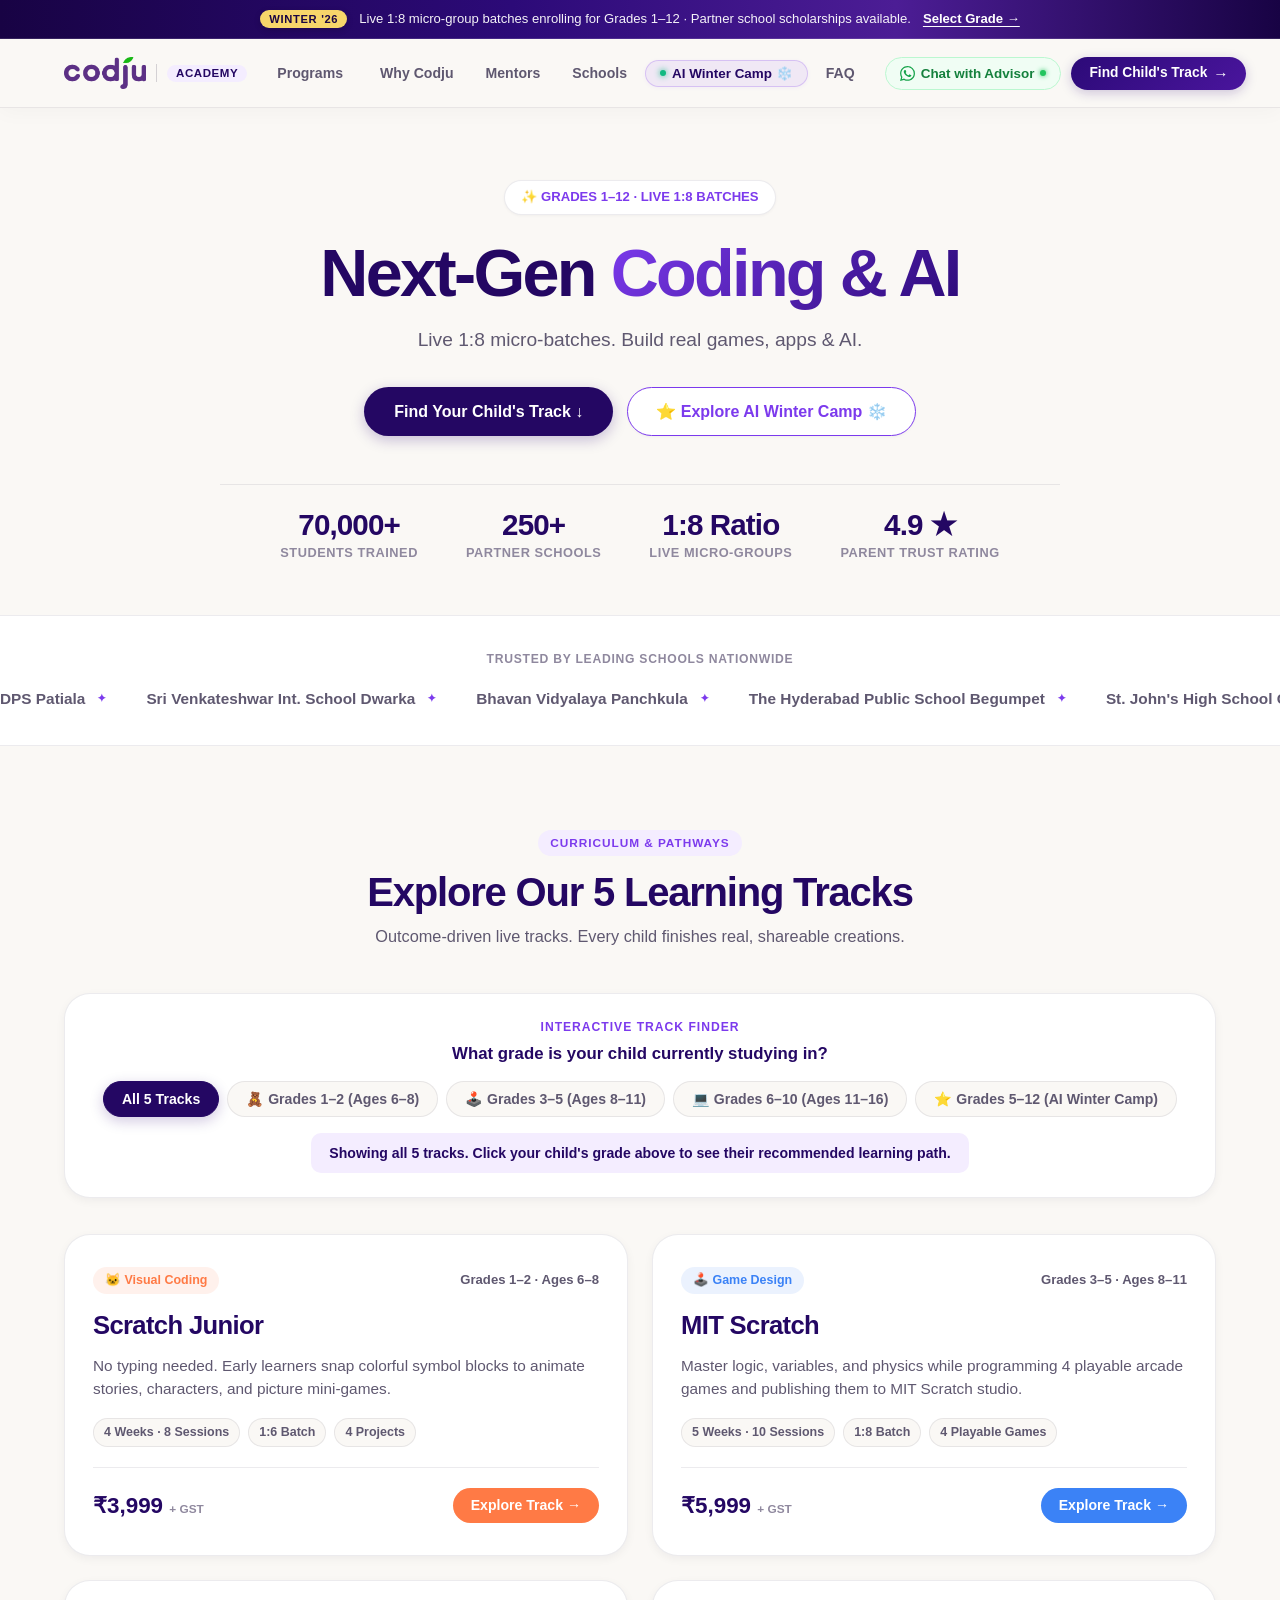
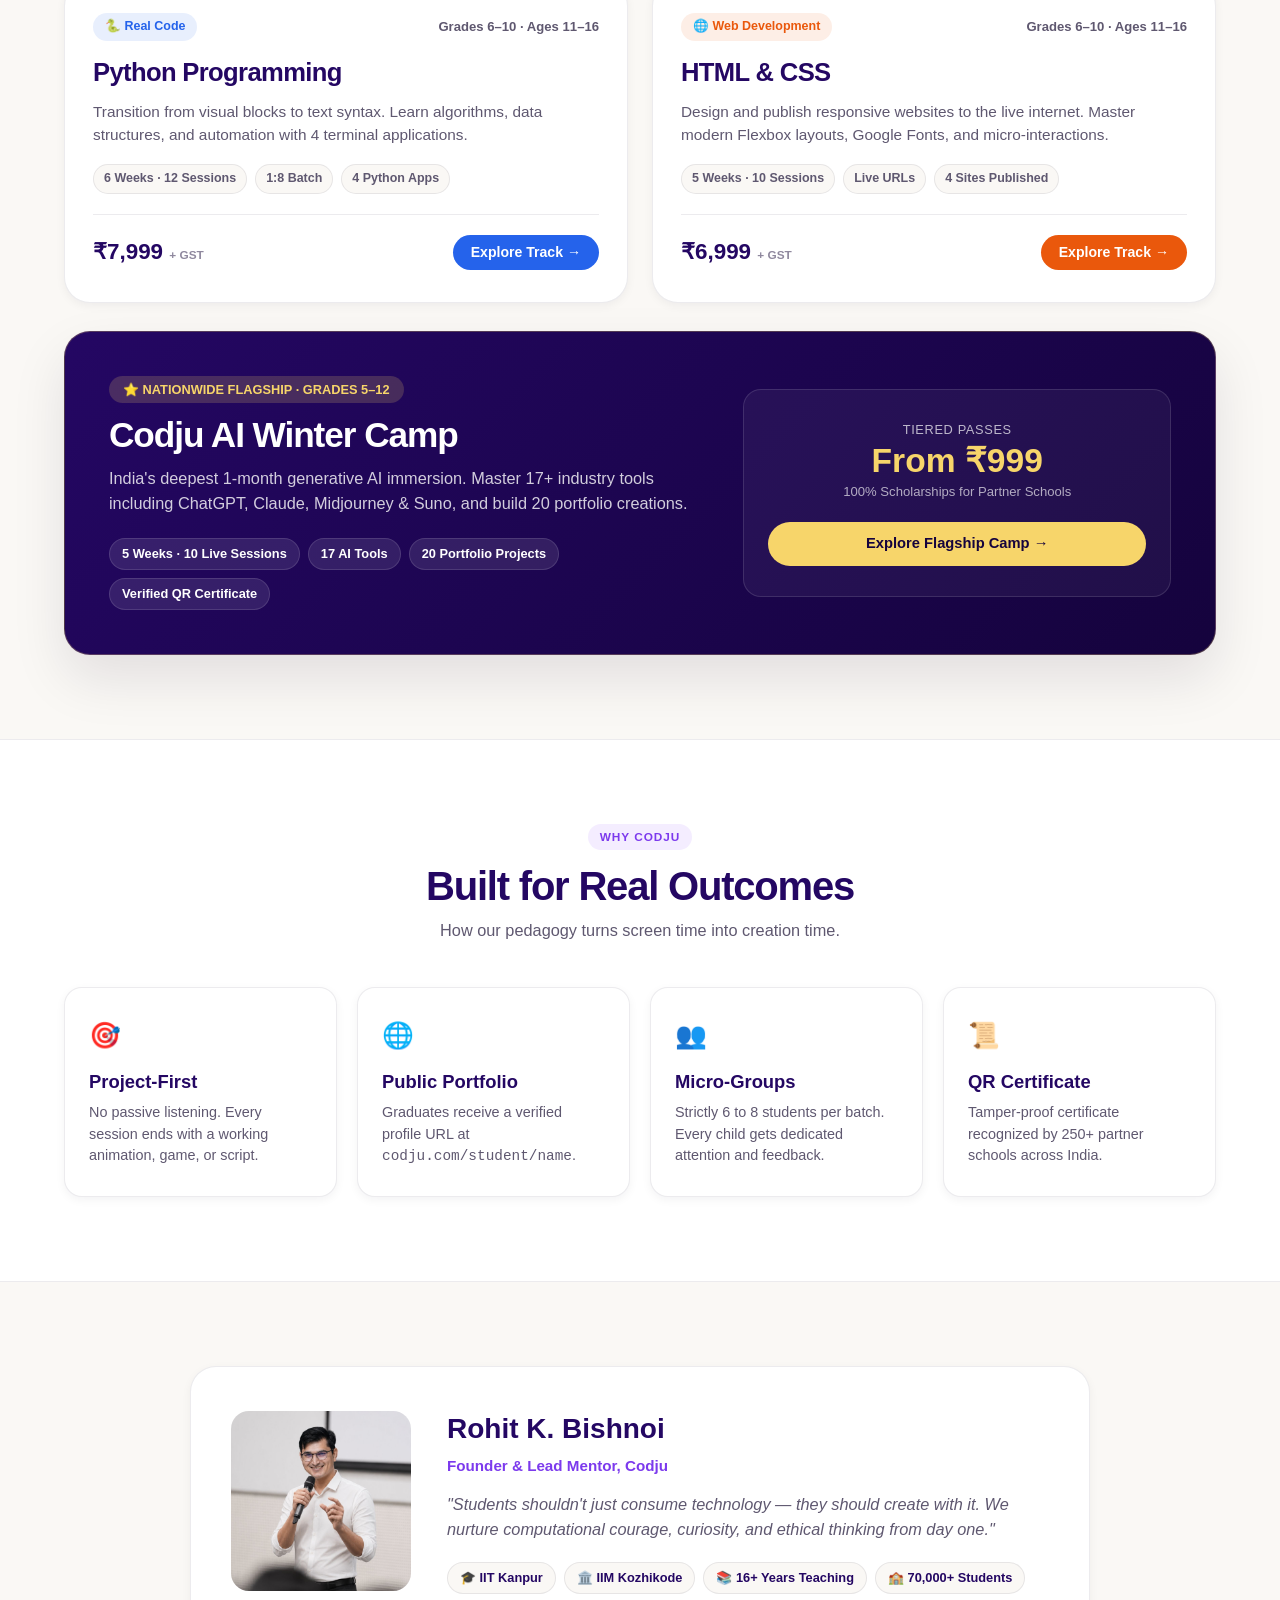
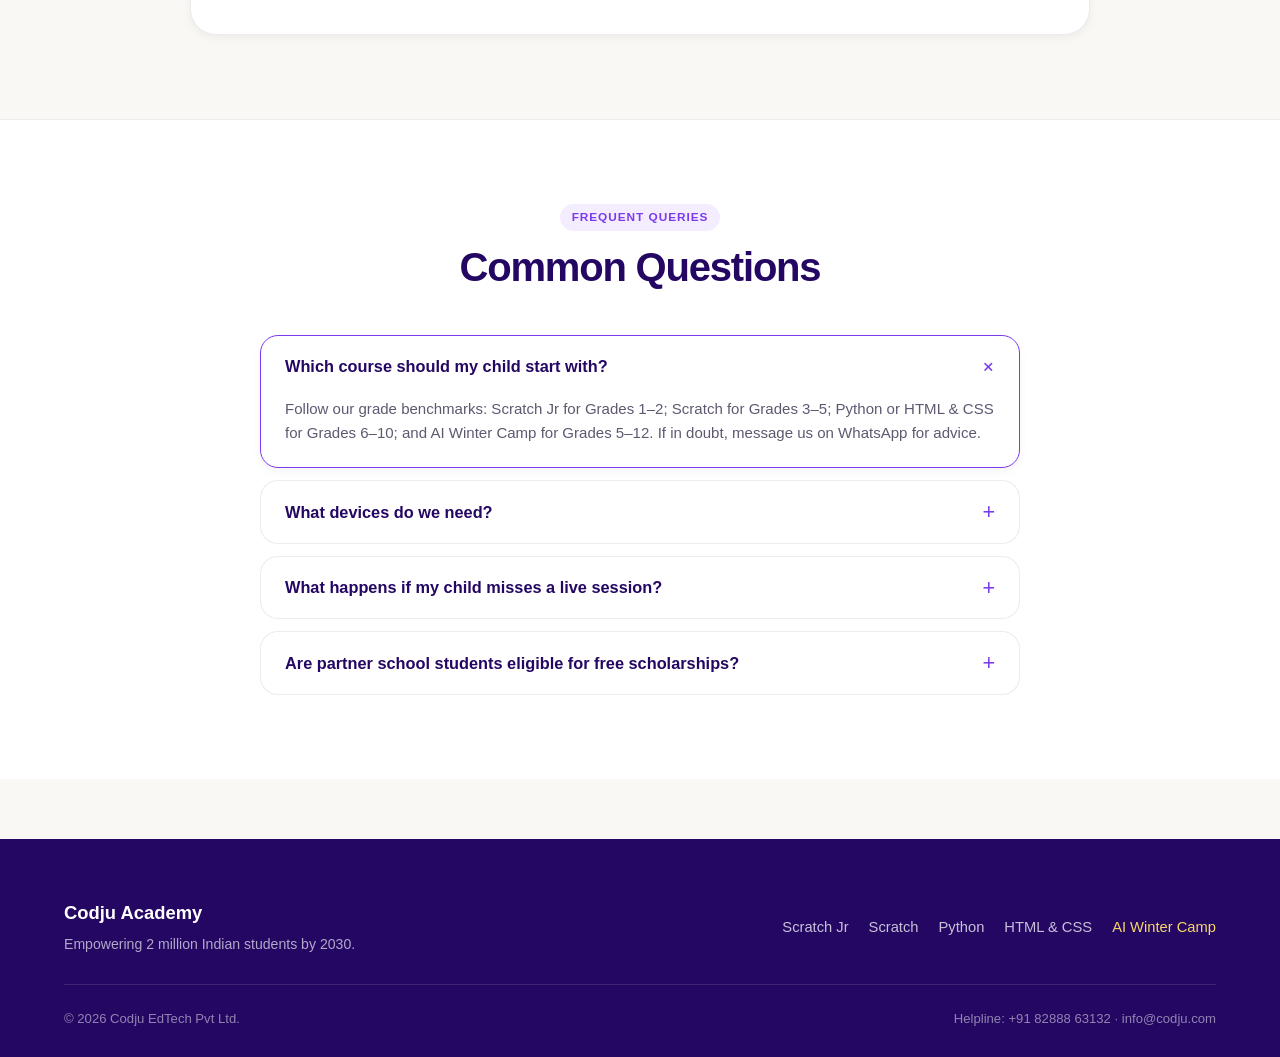
==== commit f9f82f09: "refactor: update python course page layout and integrate shared stylesheet" ====
--- a/index.html
+++ b/index.html
@@ -6,1546 +6,7 @@
   <title>Codju Academy — Coding &amp; AI for Grades 1–12</title>
   <meta name="description" content="Outcome-driven live coding & AI tracks for Grades 1–12. ScratchJr, MIT Scratch, Python, HTML & CSS, and AI Winter Camp." />
   <link rel="icon" type="image/png" href="assets/logo.png" />
-  <style>
-    /* ==========================================================================
-       CODJU ACADEMY — MINIMALIST, HIGH-IMPACT DESIGN SYSTEM
-       Focus on whitespace, crisp hierarchy, and zero text bloat.
-       ========================================================================== */
-    :root {
-      --font: -apple-system, BlinkMacSystemFont, "SF Pro Display", "SF Pro Text", -system-ui, "Segoe UI", Roboto, sans-serif;
-      --bg: #faf8f5;
-      --surface: #ffffff;
-      --text: #110826;
-      --text-muted: #6e677c;
-      --text-light: #9d96ab;
-      --border: rgba(17, 8, 38, 0.07);
-      --border-hover: rgba(124, 58, 237, 0.25);
-      
-      --purple-deep: #2c0a78;
-      --purple: #7c3aed;
-      --purple-soft: #f4edff;
-      --gold: #f7d56a;
-      --gold-dark: #b45309;
-      
-      /* Course Accents */
-      --c-scratchjr: #ff7a45;
-      --c-scratch: #3b82f6;
-      --c-python: #2563eb;
-      --c-web: #ea580c;
-      --c-ai: #7c3aed;
-
-      --shadow-sm: 0 2px 8px rgba(17, 8, 38, 0.04);
-      --shadow-md: 0 12px 32px rgba(17, 8, 38, 0.06);
-      --shadow-lg: 0 24px 56px rgba(17, 8, 38, 0.09);
-      
-      --radius-sm: 10px;
-      --radius-md: 18px;
-      --radius-lg: 26px;
-      --radius-full: 9999px;
-      --ease: 0.2s cubic-bezier(0.16, 1, 0.3, 1);
-    }
-
-    *, *::before, *::after {
-      box-sizing: border-box;
-      margin: 0;
-      padding: 0;
-    }
-
-    html {
-      scroll-behavior: smooth;
-      -webkit-font-smoothing: antialiased;
-    }
-
-    body {
-      font-family: var(--font);
-      background-color: var(--bg);
-      color: var(--text);
-      line-height: 1.5;
-    }
-
-    a {
-      color: inherit;
-      text-decoration: none;
-    }
-
-    img {
-      display: block;
-      max-width: 100%;
-    }
-
-    .container {
-      max-width: 1220px;
-      margin: 0 auto;
-      padding: 0 24px;
-    }
-
-    /* ==========================================================================
-       TOP ANNOUNCEMENT BAR
-       ========================================================================== */
-    .top-bar {
-      background: linear-gradient(90deg, #180344 0%, #2c0a78 40%, #4c1d95 70%, #180344 100%);
-      color: #ffffff;
-      font-size: 0.82rem;
-      padding: 9px 20px;
-      border-bottom: 1px solid rgba(255, 255, 255, 0.12);
-      position: relative;
-      z-index: 102;
-    }
-
-    .top-bar__inner {
-      display: flex;
-      align-items: center;
-      justify-content: center;
-      gap: 12px;
-      flex-wrap: wrap;
-      text-align: center;
-    }
-
-    .top-bar__tag {
-      background: var(--gold);
-      color: #1a0542;
-      font-size: 0.68rem;
-      font-weight: 800;
-      text-transform: uppercase;
-      letter-spacing: 0.06em;
-      padding: 2px 8px;
-      border-radius: var(--radius-full);
-      box-shadow: 0 2px 6px rgba(0, 0, 0, 0.15);
-    }
-
-    .top-bar__text {
-      color: rgba(255, 255, 255, 0.95);
-      font-weight: 500;
-    }
-
-    .top-bar__link {
-      color: #ffffff;
-      font-weight: 700;
-      text-decoration: underline;
-      text-underline-offset: 3px;
-      display: inline-flex;
-      align-items: center;
-      gap: 4px;
-      transition: opacity var(--ease);
-    }
-
-    .top-bar__link:hover {
-      opacity: 0.85;
-    }
-
-    /* ==========================================================================
-       MAIN NAVIGATION BAR
-       ========================================================================== */
-    .nav {
-      position: sticky;
-      top: 0;
-      z-index: 100;
-      background: rgba(255, 255, 255, 0.92);
-      backdrop-filter: blur(20px);
-      -webkit-backdrop-filter: blur(20px);
-      border-bottom: 1px solid var(--border);
-      box-shadow: 0 4px 20px rgba(17, 8, 38, 0.03);
-      transition: all var(--ease);
-    }
-
-    .nav__inner {
-      height: 68px;
-      display: flex;
-      align-items: center;
-      justify-content: space-between;
-      gap: 16px;
-    }
-
-    /* Brand Logo */
-    .nav__brand {
-      display: flex;
-      align-items: center;
-      gap: 10px;
-      text-decoration: none;
-      flex-shrink: 0;
-    }
-
-    .nav__brand-logo {
-      height: 32px;
-      width: auto;
-      object-fit: contain;
-      display: block;
-    }
-
-    .nav__brand-divider {
-      width: 1px;
-      height: 18px;
-      background: rgba(17, 8, 38, 0.16);
-      display: inline-block;
-    }
-
-    .nav__brand-badge {
-      font-size: 0.72rem;
-      font-weight: 800;
-      background: var(--purple-soft);
-      color: var(--purple-deep);
-      padding: 3px 9px;
-      border-radius: var(--radius-full);
-      letter-spacing: 0.05em;
-      text-transform: uppercase;
-      line-height: 1;
-    }
-
-    /* Menu Items */
-    .nav__menu-wrap {
-      display: flex;
-      align-items: center;
-    }
-
-    .nav__menu {
-      display: flex;
-      align-items: center;
-      gap: 4px;
-      list-style: none;
-      flex-shrink: 0;
-    }
-
-    .nav__item {
-      position: relative;
-    }
-
-    .nav__link-btn {
-      display: inline-flex;
-      align-items: center;
-      gap: 5px;
-      font-size: 0.88rem;
-      font-weight: 600;
-      color: var(--text-muted);
-      padding: 7px 12px;
-      border-radius: var(--radius-full);
-      transition: all var(--ease);
-      cursor: pointer;
-      background: transparent;
-      border: none;
-      font-family: inherit;
-      text-decoration: none;
-      white-space: nowrap;
-      line-height: 1;
-    }
-
-    .nav__link-btn:hover,
-    .nav__item--has-dropdown:hover > .nav__link-btn {
-      color: var(--purple-deep);
-      background: rgba(124, 58, 237, 0.08);
-    }
-
-    .nav__caret {
-      transition: transform var(--ease);
-    }
-
-    .nav__item--has-dropdown:hover .nav__caret {
-      transform: rotate(180deg);
-    }
-
-    /* AI Flagship Pill in Nav */
-    .nav__link-btn--flagship {
-      background: rgba(124, 58, 237, 0.08);
-      color: var(--purple-deep) !important;
-      font-weight: 700;
-      font-size: 0.84rem;
-      padding: 6px 13px;
-      border: 1px solid rgba(124, 58, 237, 0.22);
-      border-radius: var(--radius-full);
-      white-space: nowrap;
-      display: inline-flex;
-      align-items: center;
-      gap: 6px;
-      line-height: 1;
-      box-shadow: 0 1px 4px rgba(124, 58, 237, 0.06);
-    }
-
-    .nav__link-btn--flagship:hover {
-      background: rgba(124, 58, 237, 0.16);
-      border-color: var(--purple);
-      box-shadow: 0 2px 10px rgba(124, 58, 237, 0.2);
-    }
-
-    .nav__flagship-dot {
-      width: 6px;
-      height: 6px;
-      background: #10b981;
-      border-radius: 50%;
-      display: inline-block;
-      box-shadow: 0 0 6px #10b981;
-      animation: pulse-dot 2s infinite;
-      flex-shrink: 0;
-    }
-
-    @keyframes pulse-dot {
-      0% { transform: scale(0.9); opacity: 0.8; }
-      50% { transform: scale(1.3); opacity: 1; }
-      100% { transform: scale(0.9); opacity: 0.8; }
-    }
-
-    /* Rich Dropdown */
-    .nav__dropdown {
-      position: absolute;
-      top: calc(100% + 8px);
-      left: 0;
-      transform: translateY(8px);
-      width: 580px;
-      background: #ffffff;
-      border: 1px solid rgba(17, 8, 38, 0.09);
-      border-radius: var(--radius-md);
-      box-shadow: 0 20px 48px rgba(17, 8, 38, 0.12), 0 4px 12px rgba(17, 8, 38, 0.04);
-      padding: 16px;
-      opacity: 0;
-      visibility: hidden;
-      pointer-events: none;
-      transition: all 0.22s cubic-bezier(0.16, 1, 0.3, 1);
-      z-index: 200;
-    }
-
-    /* Hover bridge */
-    .nav__item--has-dropdown::after {
-      content: "";
-      position: absolute;
-      top: 100%;
-      left: 0;
-      width: 100%;
-      height: 12px;
-    }
-
-    .nav__item--has-dropdown:hover .nav__dropdown,
-    .nav__item--has-dropdown:focus-within .nav__dropdown {
-      opacity: 1;
-      visibility: visible;
-      pointer-events: auto;
-      transform: translateY(0);
-    }
-
-    .dropdown__header {
-      padding: 6px 10px 12px;
-      border-bottom: 1px solid var(--border);
-      margin-bottom: 12px;
-      display: flex;
-      justify-content: space-between;
-      align-items: center;
-    }
-
-    .dropdown__header-title {
-      font-size: 0.74rem;
-      font-weight: 800;
-      text-transform: uppercase;
-      letter-spacing: 0.06em;
-      color: var(--text-light);
-    }
-
-    .dropdown__header-link {
-      font-size: 0.82rem;
-      font-weight: 700;
-      color: var(--purple);
-      text-decoration: none;
-    }
-    .dropdown__header-link:hover {
-      text-decoration: underline;
-    }
-
-    .dropdown__grid {
-      display: grid;
-      grid-template-columns: repeat(2, 1fr);
-      gap: 8px;
-    }
-
-    .dropdown__card {
-      display: flex;
-      align-items: flex-start;
-      gap: 12px;
-      padding: 10px 12px;
-      border-radius: var(--radius-sm);
-      border: 1px solid transparent;
-      transition: all var(--ease);
-      text-decoration: none;
-    }
-
-    .dropdown__card:hover {
-      background: var(--purple-soft);
-      border-color: rgba(124, 58, 237, 0.15);
-      transform: translateY(-1px);
-    }
-
-    .dropdown__card-icon {
-      font-size: 1.45rem;
-      line-height: 1;
-      flex-shrink: 0;
-      margin-top: 2px;
-    }
-
-    .dropdown__card-info {
-      display: flex;
-      flex-direction: column;
-    }
-
-    .dropdown__card-grade {
-      font-size: 0.68rem;
-      font-weight: 700;
-      color: var(--purple);
-      text-transform: uppercase;
-      letter-spacing: 0.04em;
-    }
-
-    .dropdown__card-title {
-      font-size: 0.94rem;
-      font-weight: 800;
-      color: var(--purple-deep);
-      line-height: 1.25;
-      margin: 2px 0 2px;
-    }
-
-    .dropdown__card-desc {
-      font-size: 0.78rem;
-      color: var(--text-muted);
-      line-height: 1.35;
-    }
-
-    /* Flagship in dropdown */
-    .dropdown__flagship {
-      margin-top: 12px;
-      padding: 12px 16px;
-      background: linear-gradient(135deg, #2c0a78 0%, #15033d 100%);
-      border-radius: var(--radius-sm);
-      color: #ffffff;
-      display: flex;
-      align-items: center;
-      justify-content: space-between;
-      text-decoration: none;
-      transition: transform var(--ease), box-shadow var(--ease);
-    }
-
-    .dropdown__flagship:hover {
-      transform: translateY(-1px);
-      box-shadow: 0 6px 18px rgba(44, 10, 120, 0.3);
-    }
-
-    .dropdown__flagship-title {
-      font-size: 0.94rem;
-      font-weight: 800;
-      color: #ffffff;
-    }
-
-    .dropdown__flagship-sub {
-      font-size: 0.76rem;
-      color: rgba(255, 255, 255, 0.75);
-      margin-top: 2px;
-    }
-
-    .dropdown__flagship-pill {
-      background: var(--gold);
-      color: #15033d;
-      font-size: 0.7rem;
-      font-weight: 800;
-      padding: 3px 8px;
-      border-radius: var(--radius-full);
-      text-transform: uppercase;
-    }
-
-    /* Right Action Area */
-    .nav__actions {
-      display: flex;
-      align-items: center;
-      gap: 10px;
-      flex-shrink: 0;
-    }
-
-    .btn-whatsapp {
-      display: inline-flex;
-      align-items: center;
-      gap: 6px;
-      font-size: 0.84rem;
-      font-weight: 700;
-      padding: 7px 14px;
-      border-radius: var(--radius-full);
-      background: #f0fdf4;
-      color: #15803d;
-      border: 1px solid #bbf7d0;
-      transition: all var(--ease);
-      text-decoration: none;
-      white-space: nowrap;
-      line-height: 1;
-    }
-
-    .btn-whatsapp:hover {
-      background: #dcfce7;
-      border-color: #86efac;
-      color: #166534;
-      transform: translateY(-1px);
-      box-shadow: 0 4px 12px rgba(22, 101, 52, 0.12);
-    }
-
-    .btn-whatsapp svg {
-      width: 15px;
-      height: 15px;
-      fill: #16a34a;
-      flex-shrink: 0;
-    }
-
-    .whatsapp-pulse {
-      width: 6px;
-      height: 6px;
-      background: #22c55e;
-      border-radius: 50%;
-      display: inline-block;
-      animation: pulse-dot 1.8s infinite;
-      box-shadow: 0 0 5px #22c55e;
-      flex-shrink: 0;
-    }
-
-    .btn-whatsapp .wa-label-compact {
-      display: none;
-    }
-
-    .btn-cta-primary {
-      display: inline-flex;
-      align-items: center;
-      gap: 6px;
-      font-size: 0.86rem;
-      font-weight: 700;
-      padding: 8px 18px;
-      border-radius: var(--radius-full);
-      background: linear-gradient(135deg, #2c0a78 0%, #4a159d 100%);
-      color: #ffffff !important;
-      box-shadow: 0 3px 12px rgba(44, 10, 120, 0.22);
-      transition: all var(--ease);
-      text-decoration: none;
-      white-space: nowrap;
-      line-height: 1;
-      flex-shrink: 0;
-    }
-
-    .btn-cta-primary:hover {
-      background: linear-gradient(135deg, #3b0e9e 0%, #601ec9 100%);
-      transform: translateY(-1px);
-      box-shadow: 0 6px 20px rgba(124, 58, 237, 0.3);
-    }
-
-    .btn-cta-primary .cta-label-compact {
-      display: none;
-    }
-
-    .nav__mobile-toggle {
-      display: none;
-      background: transparent;
-      border: none;
-      cursor: pointer;
-      padding: 8px;
-      color: var(--purple-deep);
-      border-radius: var(--radius-sm);
-    }
-
-    .btn {
-      display: inline-flex;
-      align-items: center;
-      justify-content: center;
-      gap: 8px;
-      font-weight: 700;
-      font-size: 0.92rem;
-      padding: 10px 22px;
-      border-radius: var(--radius-full);
-      transition: all var(--ease);
-      white-space: nowrap;
-      cursor: pointer;
-      border: none;
-    }
-
-    .btn--primary {
-      background: var(--purple-deep);
-      color: #ffffff;
-      box-shadow: 0 4px 14px rgba(44, 10, 120, 0.25);
-    }
-
-    .btn--primary:hover {
-      background: var(--purple);
-      transform: translateY(-1px);
-      box-shadow: 0 6px 20px rgba(124, 58, 237, 0.35);
-    }
-
-    .btn--ghost {
-      background: transparent;
-      color: var(--text-muted);
-      border: 1px solid var(--border);
-    }
-
-    .btn--ghost:hover {
-      color: var(--text);
-      background: #ffffff;
-      border-color: rgba(17, 8, 38, 0.15);
-    }
-
-    /* --- Hero Section --- */
-    .hero {
-      padding: 84px 0 60px;
-      text-align: center;
-      position: relative;
-    }
-
-    .hero-pill {
-      display: inline-flex;
-      align-items: center;
-      gap: 8px;
-      background: #ffffff;
-      border: 1px solid var(--border);
-      padding: 6px 16px;
-      border-radius: var(--radius-full);
-      font-size: 0.82rem;
-      font-weight: 700;
-      color: var(--purple);
-      margin-bottom: 24px;
-      box-shadow: var(--shadow-sm);
-    }
-
-    .hero-title {
-      font-size: clamp(2.4rem, 5.2vw, 4.4rem);
-      font-weight: 800;
-      line-height: 1.1;
-      letter-spacing: -0.04em;
-      color: var(--purple-deep);
-      max-width: 960px;
-      margin: 0 auto 16px;
-      white-space: nowrap;
-    }
-
-    .hero-title span {
-      background: linear-gradient(135deg, #7c3aed 0%, #2c0a78 100%);
-      -webkit-background-clip: text;
-      -webkit-text-fill-color: transparent;
-    }
-
-    .hero-sub {
-      font-size: clamp(1rem, 1.8vw, 1.2rem);
-      color: var(--text-muted);
-      max-width: 540px;
-      margin: 0 auto 32px;
-      line-height: 1.45;
-    }
-
-    .hero-actions {
-      display: flex;
-      justify-content: center;
-      gap: 14px;
-      flex-wrap: wrap;
-      margin-bottom: 56px;
-    }
-
-    /* --- Stats Bar (Ultra Clean) --- */
-    .stats-strip {
-      display: flex;
-      justify-content: center;
-      align-items: center;
-      gap: 48px;
-      flex-wrap: wrap;
-      padding-top: 24px;
-      border-top: 1px solid var(--border);
-      max-width: 840px;
-      margin: 0 auto;
-    }
-
-    .stat-item {
-      text-align: center;
-    }
-
-    .stat-val {
-      font-size: 1.85rem;
-      font-weight: 800;
-      letter-spacing: -0.03em;
-      color: var(--purple-deep);
-      line-height: 1.1;
-    }
-
-    .stat-lbl {
-      font-size: 0.82rem;
-      font-weight: 600;
-      color: var(--text-light);
-      margin-top: 2px;
-      text-transform: uppercase;
-      letter-spacing: 0.04em;
-    }
-
-    /* --- Course Catalog Grid --- */
-    .section {
-      padding: 96px 0;
-    }
-
-    .section-head {
-      text-align: center;
-      max-width: 580px;
-      margin: 0 auto 48px;
-    }
-
-    .section-tag {
-      font-size: 0.76rem;
-      font-weight: 800;
-      letter-spacing: 0.08em;
-      text-transform: uppercase;
-      color: var(--purple);
-      background: var(--purple-soft);
-      padding: 4px 12px;
-      border-radius: var(--radius-full);
-      display: inline-block;
-      margin-bottom: 12px;
-    }
-
-    .section-title {
-      font-size: clamp(1.9rem, 3.4vw, 2.6rem);
-      font-weight: 800;
-      letter-spacing: -0.03em;
-      color: var(--purple-deep);
-      line-height: 1.2;
-      margin-bottom: 10px;
-    }
-
-    .section-sub {
-      font-size: 1.05rem;
-      color: var(--text-muted);
-    }
-
-    /* 4 standard courses + 1 flagship banner */
-    .courses-grid {
-      display: grid;
-      grid-template-columns: repeat(2, 1fr);
-      gap: 28px;
-      margin-bottom: 32px;
-    }
-
-    .course-card {
-      background: #ffffff;
-      border: 1px solid var(--border);
-      border-radius: var(--radius-lg);
-      padding: 36px 32px;
-      box-shadow: var(--shadow-sm);
-      display: flex;
-      flex-direction: column;
-      justify-content: space-between;
-      transition: all var(--ease);
-      position: relative;
-    }
-
-    .course-card:hover {
-      transform: translateY(-4px);
-      box-shadow: var(--shadow-md);
-      border-color: var(--card-color);
-    }
-
-    .card-top {
-      margin-bottom: 24px;
-    }
-
-    .card-meta-line {
-      display: flex;
-      justify-content: space-between;
-      align-items: center;
-      margin-bottom: 14px;
-    }
-
-    .card-tag {
-      font-size: 0.78rem;
-      font-weight: 700;
-      padding: 4px 12px;
-      border-radius: var(--radius-full);
-      background: var(--card-bg, #f4edff);
-      color: var(--card-color, var(--purple));
-    }
-
-    .card-grade {
-      font-size: 0.84rem;
-      font-weight: 700;
-      color: var(--text-muted);
-    }
-
-    .card-title {
-      font-size: 1.7rem;
-      font-weight: 800;
-      letter-spacing: -0.025em;
-      color: var(--purple-deep);
-      margin-bottom: 8px;
-    }
-
-    .card-one-liner {
-      font-size: 1rem;
-      color: var(--text-muted);
-      line-height: 1.5;
-      margin-bottom: 20px;
-    }
-
-    .card-pills {
-      display: flex;
-      gap: 8px;
-      flex-wrap: wrap;
-    }
-
-    .card-pill {
-      font-size: 0.78rem;
-      font-weight: 600;
-      color: var(--text-muted);
-      background: var(--bg);
-      border: 1px solid var(--border);
-      padding: 4px 10px;
-      border-radius: var(--radius-full);
-    }
-
-    .card-bottom {
-      display: flex;
-      align-items: center;
-      justify-content: space-between;
-      padding-top: 24px;
-      border-top: 1px solid var(--border);
-    }
-
-    .card-price {
-      font-size: 1.45rem;
-      font-weight: 800;
-      color: var(--purple-deep);
-      line-height: 1;
-    }
-
-    .card-price small {
-      font-size: 0.75rem;
-      font-weight: 600;
-      color: var(--text-light);
-    }
-
-    .btn--card {
-      background: var(--card-color, var(--purple-deep));
-      color: #ffffff;
-      padding: 10px 20px;
-      font-size: 0.9rem;
-    }
-
-    .btn--card:hover {
-      filter: brightness(1.1);
-      transform: translateY(-1px);
-    }
-
-    /* Flagship Camp Hero Banner */
-    .flagship-banner {
-      background: linear-gradient(135deg, #240763 0%, #15033d 100%);
-      color: #ffffff;
-      border-radius: var(--radius-lg);
-      padding: 48px;
-      display: grid;
-      grid-template-columns: 1.4fr 1fr;
-      gap: 40px;
-      align-items: center;
-      box-shadow: var(--shadow-lg);
-      border: 1px solid rgba(247, 213, 106, 0.25);
-      position: relative;
-      overflow: hidden;
-    }
-
-    .flagship-tag {
-      display: inline-flex;
-      align-items: center;
-      gap: 6px;
-      background: rgba(247, 213, 106, 0.18);
-      color: var(--gold);
-      font-size: 0.8rem;
-      font-weight: 800;
-      padding: 4px 14px;
-      border-radius: var(--radius-full);
-      margin-bottom: 14px;
-    }
-
-    .flagship-title {
-      font-size: 2.3rem;
-      font-weight: 800;
-      letter-spacing: -0.03em;
-      margin-bottom: 12px;
-      line-height: 1.15;
-    }
-
-    .flagship-desc {
-      font-size: 1.05rem;
-      color: rgba(255, 255, 255, 0.8);
-      line-height: 1.55;
-      margin-bottom: 24px;
-      max-width: 580px;
-    }
-
-    .flagship-pills {
-      display: flex;
-      gap: 10px;
-      flex-wrap: wrap;
-    }
-
-    .flagship-pill {
-      font-size: 0.82rem;
-      font-weight: 600;
-      background: rgba(255, 255, 255, 0.1);
-      color: #ffffff;
-      padding: 5px 12px;
-      border-radius: var(--radius-full);
-      border: 1px solid rgba(255, 255, 255, 0.12);
-    }
-
-    .flagship-action-box {
-      background: rgba(255, 255, 255, 0.05);
-      border: 1px solid rgba(255, 255, 255, 0.12);
-      border-radius: var(--radius-md);
-      padding: 32px;
-      text-align: center;
-    }
-
-    .flagship-price {
-      font-size: 2.2rem;
-      font-weight: 800;
-      color: var(--gold);
-      line-height: 1;
-      margin-bottom: 6px;
-    }
-
-    .flagship-price-note {
-      font-size: 0.84rem;
-      color: rgba(255, 255, 255, 0.65);
-      margin-bottom: 22px;
-    }
-
-    /* --- Schools Marquee (Clean & Subtle) --- */
-    .schools-strip {
-      padding: 40px 0;
-      border-top: 1px solid var(--border);
-      border-bottom: 1px solid var(--border);
-      background: #ffffff;
-      overflow: hidden;
-    }
-
-    .schools-lbl {
-      text-align: center;
-      font-size: 0.78rem;
-      font-weight: 700;
-      text-transform: uppercase;
-      letter-spacing: 0.06em;
-      color: var(--text-light);
-      margin-bottom: 20px;
-    }
-
-    .schools-marquee {
-      display: flex;
-      gap: 40px;
-      width: max-content;
-      animation: marquee 32s linear infinite;
-    }
-
-    .school-item {
-      font-size: 1rem;
-      font-weight: 700;
-      color: var(--text-muted);
-      white-space: nowrap;
-      display: flex;
-      align-items: center;
-      gap: 12px;
-    }
-
-    .school-dot {
-      color: var(--purple);
-      font-size: 0.7rem;
-    }
-
-    @keyframes marquee {
-      0% { transform: translateX(0); }
-      100% { transform: translateX(-50%); }
-    }
-
-    /* --- The 4 Pillars (Minimal Bento) --- */
-    .pillars-grid {
-      display: grid;
-      grid-template-columns: repeat(4, 1fr);
-      gap: 20px;
-    }
-
-    .pillar-card {
-      background: #ffffff;
-      border: 1px solid var(--border);
-      border-radius: var(--radius-md);
-      padding: 28px 24px;
-      box-shadow: var(--shadow-sm);
-    }
-
-    .pillar-icon {
-      font-size: 1.6rem;
-      margin-bottom: 14px;
-    }
-
-    .pillar-title {
-      font-size: 1.15rem;
-      font-weight: 800;
-      color: var(--purple-deep);
-      margin-bottom: 6px;
-    }
-
-    .pillar-desc {
-      font-size: 0.9rem;
-      color: var(--text-muted);
-      line-height: 1.5;
-    }
-
-    /* --- Mentor Section (Focused) --- */
-    .mentor-card {
-      background: #ffffff;
-      border: 1px solid var(--border);
-      border-radius: var(--radius-lg);
-      padding: 44px;
-      display: grid;
-      grid-template-columns: 180px 1fr;
-      gap: 40px;
-      align-items: center;
-      box-shadow: var(--shadow-sm);
-      max-width: 900px;
-      margin: 0 auto;
-    }
-
-    .mentor-photo {
-      width: 180px;
-      height: 180px;
-      border-radius: var(--radius-md);
-      object-fit: cover;
-    }
-
-    .mentor-title {
-      font-size: 1.8rem;
-      font-weight: 800;
-      color: var(--purple-deep);
-      margin-bottom: 4px;
-    }
-
-    .mentor-role {
-      font-size: 0.95rem;
-      font-weight: 700;
-      color: var(--purple);
-      margin-bottom: 14px;
-    }
-
-    .mentor-quote {
-      font-size: 1.05rem;
-      color: var(--text-muted);
-      line-height: 1.55;
-      margin-bottom: 20px;
-      font-style: italic;
-    }
-
-    .mentor-tags {
-      display: flex;
-      gap: 10px;
-      flex-wrap: wrap;
-    }
-
-    .mentor-tag {
-      font-size: 0.8rem;
-      font-weight: 700;
-      background: var(--bg);
-      border: 1px solid var(--border);
-      padding: 5px 12px;
-      border-radius: var(--radius-full);
-      color: var(--purple-deep);
-    }
-
-    /* --- FAQ (Clean Accordion) --- */
-    .faq-wrap {
-      max-width: 760px;
-      margin: 0 auto;
-      display: flex;
-      flex-direction: column;
-      gap: 12px;
-    }
-
-    .faq-item {
-      background: #ffffff;
-      border: 1px solid var(--border);
-      border-radius: var(--radius-md);
-      overflow: hidden;
-      transition: all var(--ease);
-    }
-
-    .faq-item.active {
-      border-color: var(--purple);
-      box-shadow: var(--shadow-sm);
-    }
-
-    .faq-q {
-      width: 100%;
-      padding: 20px 24px;
-      display: flex;
-      justify-content: space-between;
-      align-items: center;
-      font-size: 1.05rem;
-      font-weight: 700;
-      color: var(--purple-deep);
-      text-align: left;
-    }
-
-    .faq-sign {
-      font-size: 1.3rem;
-      color: var(--purple);
-      transition: transform var(--ease);
-    }
-
-    .faq-item.active .faq-sign {
-      transform: rotate(45deg);
-    }
-
-    .faq-a {
-      max-height: 0;
-      overflow: hidden;
-      transition: max-height 0.25s ease-out;
-      padding: 0 24px;
-      font-size: 0.95rem;
-      color: var(--text-muted);
-      line-height: 1.55;
-    }
-
-    .faq-item.active .faq-a {
-      padding: 0 24px 20px;
-      max-height: 200px;
-    }
-
-    /* --- Footer --- */
-    .footer {
-      background: var(--purple-deep);
-      color: #ffffff;
-      padding: 64px 0 32px;
-      margin-top: 96px;
-    }
-
-    .footer-inner {
-      display: flex;
-      justify-content: space-between;
-      align-items: center;
-      flex-wrap: wrap;
-      gap: 24px;
-      padding-bottom: 32px;
-      border-bottom: 1px solid rgba(255, 255, 255, 0.1);
-    }
-
-    .footer-links {
-      display: flex;
-      gap: 20px;
-      flex-wrap: wrap;
-      list-style: none;
-    }
-
-    .footer-links a {
-      color: rgba(255, 255, 255, 0.7);
-      font-size: 0.92rem;
-      transition: color var(--ease);
-    }
-
-    .footer-links a:hover {
-      color: #ffffff;
-    }
-
-    .footer-bottom {
-      padding-top: 24px;
-      display: flex;
-      justify-content: space-between;
-      font-size: 0.84rem;
-      color: rgba(255, 255, 255, 0.5);
-      flex-wrap: wrap;
-      gap: 12px;
-    }
-
-    /* ==========================================================================
-       INTERACTIVE GRADE EXPLORER (USER FLOW)
-       ========================================================================== */
-    .grade-explorer {
-      background: #ffffff;
-      border: 1px solid var(--border);
-      border-radius: var(--radius-lg);
-      padding: 24px 28px;
-      margin-bottom: 36px;
-      box-shadow: var(--shadow-sm);
-      text-align: center;
-    }
-
-    .grade-explorer__head {
-      margin-bottom: 14px;
-    }
-
-    .grade-explorer__title {
-      font-size: 0.78rem;
-      font-weight: 800;
-      text-transform: uppercase;
-      letter-spacing: 0.08em;
-      color: var(--purple);
-      margin-bottom: 4px;
-    }
-
-    .grade-explorer__sub {
-      font-size: 1.08rem;
-      font-weight: 800;
-      color: var(--purple-deep);
-    }
-
-    .grade-tabs {
-      display: flex;
-      justify-content: center;
-      gap: 8px;
-      flex-wrap: wrap;
-      margin-top: 14px;
-    }
-
-    .grade-tab {
-      background: var(--bg);
-      border: 1px solid var(--border);
-      color: var(--text-muted);
-      font-family: inherit;
-      font-size: 0.88rem;
-      font-weight: 700;
-      padding: 9px 18px;
-      border-radius: var(--radius-full);
-      cursor: pointer;
-      transition: all var(--ease);
-    }
-
-    .grade-tab:hover {
-      color: var(--purple-deep);
-      border-color: rgba(124, 58, 237, 0.3);
-      background: #ffffff;
-      transform: translateY(-1px);
-    }
-
-    .grade-tab.active {
-      background: var(--purple-deep);
-      color: #ffffff;
-      border-color: var(--purple-deep);
-      box-shadow: 0 4px 14px rgba(44, 10, 120, 0.22);
-    }
-
-    .grade-feedback {
-      margin-top: 16px;
-      padding: 10px 18px;
-      background: var(--purple-soft);
-      border-radius: var(--radius-sm);
-      font-size: 0.88rem;
-      font-weight: 600;
-      color: var(--purple-deep);
-      display: inline-block;
-      max-width: 820px;
-      line-height: 1.45;
-      transition: all var(--ease);
-    }
-
-    /* Course Card Highlight & Filter states */
-    .course-card {
-      transition: transform 0.25s var(--ease), box-shadow 0.25s var(--ease), opacity 0.25s var(--ease), border-color 0.25s var(--ease);
-    }
-
-    .course-card.highlighted {
-      border-color: var(--purple) !important;
-      box-shadow: 0 16px 36px rgba(124, 58, 237, 0.16) !important;
-      transform: translateY(-4px) scale(1.02);
-      position: relative;
-    }
-
-    .course-card.highlighted::before {
-      content: "★ RECOMMENDED FOR YOUR CHILD";
-      position: absolute;
-      top: -12px;
-      left: 20px;
-      background: var(--purple);
-      color: #ffffff;
-      font-size: 0.68rem;
-      font-weight: 800;
-      letter-spacing: 0.05em;
-      padding: 3px 10px;
-      border-radius: var(--radius-full);
-      box-shadow: 0 2px 8px rgba(124, 58, 237, 0.4);
-      z-index: 2;
-    }
-
-    .course-card.dimmed,
-    .flagship-banner.dimmed {
-      opacity: 0.4;
-      filter: grayscale(20%);
-    }
-
-    .flagship-banner.highlighted {
-      box-shadow: 0 24px 60px rgba(124, 58, 237, 0.4) !important;
-      transform: translateY(-4px);
-    }
-
-    /* Mobile Drawer */
-    .mobile-drawer {
-      position: fixed;
-      top: 0;
-      left: 0;
-      right: 0;
-      bottom: 0;
-      z-index: 999;
-      visibility: hidden;
-      pointer-events: none;
-      transition: visibility 0.3s ease;
-    }
-
-    .mobile-drawer.open {
-      visibility: visible;
-      pointer-events: auto;
-    }
-
-    .mobile-drawer__backdrop {
-      position: absolute;
-      inset: 0;
-      background: rgba(17, 8, 38, 0.55);
-      backdrop-filter: blur(4px);
-      -webkit-backdrop-filter: blur(4px);
-      opacity: 0;
-      transition: opacity 0.3s ease;
-    }
-
-    .mobile-drawer.open .mobile-drawer__backdrop {
-      opacity: 1;
-    }
-
-    .mobile-drawer__panel {
-      position: absolute;
-      top: 0;
-      right: 0;
-      bottom: 0;
-      width: 86%;
-      max-width: 380px;
-      background: #ffffff;
-      box-shadow: -10px 0 32px rgba(17, 8, 38, 0.16);
-      transform: translateX(100%);
-      transition: transform 0.3s cubic-bezier(0.16, 1, 0.3, 1);
-      display: flex;
-      flex-direction: column;
-      overflow-y: auto;
-      padding: 22px;
-    }
-
-    .mobile-drawer.open .mobile-drawer__panel {
-      transform: translateX(0);
-    }
-
-    .mobile-drawer__head {
-      display: flex;
-      justify-content: space-between;
-      align-items: center;
-      padding-bottom: 18px;
-      border-bottom: 1px solid var(--border);
-      margin-bottom: 18px;
-    }
-
-    .mobile-drawer__close {
-      background: none;
-      border: none;
-      font-size: 2.2rem;
-      line-height: 1;
-      color: var(--purple-deep);
-      cursor: pointer;
-      padding: 2px 8px;
-    }
-
-    .mobile-group-title {
-      font-size: 0.72rem;
-      font-weight: 800;
-      text-transform: uppercase;
-      letter-spacing: 0.08em;
-      color: var(--text-light);
-      margin-bottom: 10px;
-    }
-
-    .mobile-links {
-      list-style: none;
-      display: flex;
-      flex-direction: column;
-      gap: 10px;
-    }
-
-    .mobile-link {
-      display: flex;
-      align-items: center;
-      gap: 12px;
-      padding: 11px 13px;
-      background: var(--bg);
-      border-radius: var(--radius-sm);
-      border: 1px solid var(--border);
-      text-decoration: none;
-      transition: all var(--ease);
-    }
-    .mobile-link:hover {
-      background: var(--purple-soft);
-      border-color: rgba(124, 58, 237, 0.2);
-    }
-
-    .mobile-link--ai {
-      background: linear-gradient(135deg, #2c0a78 0%, #15033d 100%);
-      color: #ffffff !important;
-      border-color: transparent;
-    }
-    .mobile-link--ai .mobile-link-main {
-      color: #ffffff;
-    }
-    .mobile-link--ai .mobile-link-sub {
-      color: rgba(255, 255, 255, 0.78);
-    }
-
-    .mobile-icon {
-      font-size: 1.35rem;
-      flex-shrink: 0;
-    }
-
-    .mobile-link-main {
-      font-size: 0.92rem;
-      font-weight: 800;
-      color: var(--purple-deep);
-      display: flex;
-      align-items: center;
-      gap: 6px;
-    }
-
-    .mobile-badge {
-      font-size: 0.65rem;
-      font-weight: 700;
-      background: rgba(124, 58, 237, 0.12);
-      color: var(--purple);
-      padding: 2px 6px;
-      border-radius: var(--radius-full);
-    }
-
-    .mobile-badge-gold {
-      font-size: 0.65rem;
-      font-weight: 800;
-      background: var(--gold);
-      color: #15033d;
-      padding: 2px 6px;
-      border-radius: var(--radius-full);
-    }
-
-    .mobile-link-sub {
-      font-size: 0.76rem;
-      color: var(--text-muted);
-      margin-top: 2px;
-    }
-
-    .mobile-simple-links {
-      list-style: none;
-      display: flex;
-      flex-direction: column;
-      gap: 10px;
-    }
-
-    .mobile-simple-links a {
-      font-size: 0.92rem;
-      font-weight: 700;
-      color: var(--purple-deep);
-      text-decoration: none;
-      display: block;
-      padding: 6px 0;
-    }
-
-    .mobile-actions {
-      margin-top: auto;
-      padding-top: 20px;
-      border-top: 1px solid var(--border);
-    }
-
-    @media (max-width: 1200px) {
-      .btn-whatsapp .wa-label-desktop {
-        display: none;
-      }
-      .btn-whatsapp .wa-label-compact {
-        display: inline;
-      }
-      .btn-cta-primary .cta-label-desktop {
-        display: none;
-      }
-      .btn-cta-primary .cta-label-compact {
-        display: inline;
-      }
-    }
-
-    @media (max-width: 1040px) {
-      .nav__menu-wrap {
-        display: none;
-      }
-      .nav__mobile-toggle {
-        display: inline-flex;
-      }
-    }
-
-    @media (max-width: 900px) {
-      .courses-grid {
-        grid-template-columns: 1fr;
-      }
-      .flagship-banner {
-        grid-template-columns: 1fr;
-        padding: 32px 24px;
-      }
-      .pillars-grid {
-        grid-template-columns: repeat(2, 1fr);
-      }
-      .mentor-card {
-        grid-template-columns: 1fr;
-        text-align: center;
-      }
-      .mentor-photo {
-        margin: 0 auto;
-      }
-      .mentor-tags {
-        justify-content: center;
-      }
-      .stats-strip {
-        gap: 24px;
-      }
-    }
-
-    @media (max-width: 680px) {
-      .top-bar {
-        font-size: 0.76rem;
-        padding: 6px 12px;
-      }
-      .top-bar__tag {
-        display: none;
-      }
-      .btn-whatsapp .wa-label-desktop,
-      .btn-whatsapp .wa-label-compact {
-        display: none;
-      }
-      .btn-whatsapp {
-        padding: 7px 10px;
-      }
-      .btn-cta-primary {
-        font-size: 0.82rem;
-        padding: 7px 13px;
-      }
-      .nav__brand-badge {
-        font-size: 0.65rem;
-        padding: 2px 6px;
-      }
-      .nav__brand-divider {
-        height: 14px;
-      }
-      .nav__brand-logo {
-        height: 28px;
-      }
-      .pillars-grid {
-        grid-template-columns: 1fr;
-      }
-      .stats-strip {
-        display: grid;
-        grid-template-columns: repeat(2, 1fr);
-        gap: 20px;
-      }
-      .grade-tabs {
-        flex-direction: column;
-      }
-      .grade-tab {
-        width: 100%;
-        text-align: center;
-      }
-      .hero-title {
-        white-space: normal;
-        font-size: clamp(2rem, 7.5vw, 2.7rem);
-      }
-      .hero-sub {
-        font-size: 0.95rem;
-        margin-bottom: 24px;
-      }
-    }
-  </style>
+  <link rel="stylesheet" href="index.css" />
 </head>
 <body>
 
--- a/index.css
+++ b/index.css
@@ -0,0 +1,2759 @@
+/* ==========================================================================
+   CODJU ACADEMY — UNIFIED DESIGN SYSTEM
+   Modern, Apple-grade minimalism, rich purple branding & responsive tokens.
+   ========================================================================== */
+
+:root {
+  /* Font Stack */
+  --font: -apple-system, BlinkMacSystemFont, "SF Pro Display", "SF Pro Text", -system-ui, "Segoe UI", Roboto, "Helvetica Neue", Arial, sans-serif;
+  --font-mono: ui-monospace, SFMono-Regular, "SF Mono", Menlo, Consolas, "Liberation Mono", monospace;
+
+  /* Brand Colors */
+  --purple-deep: #240763;
+  --purple-primary: #2c0a78;
+  --purple: #7c3aed;
+  --purple-light: #905cf7;
+  --purple-soft: #f4edff;
+  --purple-subtle: rgba(124, 58, 237, 0.08);
+
+  --gold: #f7d56a;
+  --gold-dark: #b45309;
+  --gold-soft: rgba(247, 213, 106, 0.16);
+
+  /* Backgrounds & Surfaces */
+  --bg: #faf8f5;
+  --surface: #ffffff;
+  --surface-alt: #f5f1eb;
+  --surface-hover: #fcfbfa;
+
+  /* Typography Colors */
+  --text: #110826;
+  --text-muted: #5f5870;
+  --text-light: #8f889e;
+  --text-inverse: #ffffff;
+
+  /* Borders */
+  --border: rgba(17, 8, 38, 0.08);
+  --border-strong: rgba(17, 8, 38, 0.14);
+  --border-hover: rgba(124, 58, 237, 0.35);
+
+  /* Course-Specific Accents */
+  --c-scratchjr: #ff7a45;
+  --c-scratchjr-soft: rgba(255, 122, 69, 0.12);
+  --c-scratch: #3b82f6;
+  --c-scratch-soft: rgba(59, 130, 246, 0.12);
+  --c-python: #2563eb;
+  --c-python-soft: rgba(37, 99, 235, 0.12);
+  --c-python-gold: #ffd43b;
+  --c-web: #ea580c;
+  --c-web-soft: rgba(234, 88, 12, 0.12);
+  --c-ai: #7c3aed;
+  --c-ai-soft: rgba(124, 58, 237, 0.14);
+
+  /* Elevation Shadows */
+  --shadow-xs: 0 1px 3px rgba(17, 8, 38, 0.04);
+  --shadow-sm: 0 3px 10px rgba(17, 8, 38, 0.05);
+  --shadow-md: 0 12px 30px rgba(17, 8, 38, 0.07);
+  --shadow-lg: 0 24px 54px rgba(17, 8, 38, 0.10);
+  --shadow-purple: 0 14px 36px rgba(124, 58, 237, 0.18);
+
+  /* Corner Radii */
+  --radius-xs: 6px;
+  --radius-sm: 10px;
+  --radius-md: 18px;
+  --radius-lg: 26px;
+  --radius-xl: 32px;
+  --radius-full: 9999px;
+
+  /* Animation Easings */
+  --ease: 0.22s cubic-bezier(0.16, 1, 0.3, 1);
+  --ease-smooth: 0.35s cubic-bezier(0.16, 1, 0.3, 1);
+  --ease-bounce: 0.4s cubic-bezier(0.34, 1.56, 0.64, 1);
+}
+
+/* ==========================================================================
+   CSS RESET & BASE STYLES
+   ========================================================================== */
+*, *::before, *::after {
+  box-sizing: border-box;
+  margin: 0;
+  padding: 0;
+}
+
+html {
+  scroll-behavior: smooth;
+  -webkit-font-smoothing: antialiased;
+  -moz-osx-font-smoothing: grayscale;
+  text-rendering: optimizeLegibility;
+}
+
+body {
+  font-family: var(--font);
+  background-color: var(--bg);
+  color: var(--text);
+  line-height: 1.55;
+  font-size: 16px;
+  overflow-x: hidden;
+}
+
+a {
+  color: inherit;
+  text-decoration: none;
+  transition: color var(--ease), opacity var(--ease);
+}
+
+button {
+  font-family: inherit;
+  cursor: pointer;
+  border: none;
+  background: none;
+}
+
+img, svg {
+  display: block;
+  max-width: 100%;
+}
+
+ul, ol {
+  list-style: none;
+}
+
+.container {
+  max-width: 1200px;
+  margin: 0 auto;
+  padding: 0 24px;
+}
+
+/* Focus styles for keyboard accessibility */
+a:focus-visible,
+button:focus-visible,
+input:focus-visible {
+  outline: 2px solid var(--purple);
+  outline-offset: 3px;
+  border-radius: var(--radius-xs);
+}
+
+/* ==========================================================================
+   TOP ANNOUNCEMENT BAR
+   ========================================================================== */
+.top-bar {
+  background: linear-gradient(90deg, #180344 0%, #2c0a78 40%, #4c1d95 70%, #180344 100%);
+  color: #ffffff;
+  font-size: 0.82rem;
+  padding: 9px 20px;
+  border-bottom: 1px solid rgba(255, 255, 255, 0.12);
+  position: relative;
+  z-index: 102;
+}
+
+.top-bar__inner {
+  display: flex;
+  align-items: center;
+  justify-content: center;
+  gap: 12px;
+  flex-wrap: wrap;
+  text-align: center;
+}
+
+.top-bar__tag {
+  background: var(--gold);
+  color: #1a0542;
+  font-size: 0.7rem;
+  font-weight: 800;
+  text-transform: uppercase;
+  letter-spacing: 0.06em;
+  padding: 2px 9px;
+  border-radius: var(--radius-full);
+  box-shadow: 0 2px 6px rgba(0, 0, 0, 0.18);
+  line-height: 1.3;
+}
+
+.top-bar__text {
+  color: rgba(255, 255, 255, 0.95);
+  font-weight: 500;
+}
+
+.top-bar__link {
+  color: #ffffff;
+  font-weight: 700;
+  text-decoration: underline;
+  text-underline-offset: 3px;
+  display: inline-flex;
+  align-items: center;
+  gap: 4px;
+}
+
+.top-bar__link:hover {
+  opacity: 0.85;
+}
+
+/* ==========================================================================
+   NAVIGATION BAR
+   ========================================================================== */
+.nav {
+  position: sticky;
+  top: 0;
+  z-index: 100;
+  background: rgba(250, 248, 245, 0.94);
+  backdrop-filter: blur(20px);
+  -webkit-backdrop-filter: blur(20px);
+  border-bottom: 1px solid var(--border);
+  box-shadow: 0 4px 20px rgba(17, 8, 38, 0.03);
+  transition: all var(--ease);
+}
+
+.nav__inner {
+  height: 68px;
+  display: flex;
+  align-items: center;
+  justify-content: space-between;
+  gap: 16px;
+}
+
+/* Brand Logo */
+.nav__brand {
+  display: flex;
+  align-items: center;
+  gap: 10px;
+  text-decoration: none;
+  flex-shrink: 0;
+}
+
+.nav__brand-logo {
+  height: 32px;
+  width: auto;
+  object-fit: contain;
+  display: block;
+}
+
+.nav__brand-divider {
+  width: 1px;
+  height: 18px;
+  background: rgba(17, 8, 38, 0.16);
+  display: inline-block;
+}
+
+.nav__brand-badge {
+  font-size: 0.72rem;
+  font-weight: 800;
+  background: var(--purple-soft);
+  color: var(--purple-deep);
+  padding: 3px 9px;
+  border-radius: var(--radius-full);
+  letter-spacing: 0.05em;
+  text-transform: uppercase;
+  line-height: 1;
+}
+
+.nav__brand-course-badge {
+  font-size: 0.72rem;
+  font-weight: 800;
+  padding: 3px 9px;
+  border-radius: var(--radius-full);
+  letter-spacing: 0.04em;
+  text-transform: uppercase;
+  line-height: 1;
+}
+
+/* Menu Links */
+.nav__menu-wrap {
+  display: flex;
+  align-items: center;
+}
+
+.nav__menu {
+  display: flex;
+  align-items: center;
+  gap: 4px;
+}
+
+.nav__item {
+  position: relative;
+}
+
+.nav__link-btn {
+  display: inline-flex;
+  align-items: center;
+  gap: 5px;
+  font-size: 0.88rem;
+  font-weight: 600;
+  color: var(--text-muted);
+  padding: 8px 14px;
+  border-radius: var(--radius-full);
+  transition: all var(--ease);
+  cursor: pointer;
+  background: transparent;
+  border: none;
+  white-space: nowrap;
+  line-height: 1;
+}
+
+.nav__link-btn:hover,
+.nav__item--has-dropdown:hover > .nav__link-btn {
+  color: var(--purple-deep);
+  background: rgba(124, 58, 237, 0.08);
+}
+
+.nav__caret {
+  transition: transform var(--ease);
+}
+
+.nav__item--has-dropdown:hover .nav__caret {
+  transform: rotate(180deg);
+}
+
+.nav__link-btn--flagship {
+  background: rgba(124, 58, 237, 0.08);
+  color: var(--purple-deep) !important;
+  font-weight: 700;
+  font-size: 0.84rem;
+  padding: 6px 14px;
+  border: 1px solid rgba(124, 58, 237, 0.22);
+  border-radius: var(--radius-full);
+  white-space: nowrap;
+  display: inline-flex;
+  align-items: center;
+  gap: 6px;
+  line-height: 1;
+  box-shadow: 0 1px 4px rgba(124, 58, 237, 0.06);
+}
+
+.nav__link-btn--flagship:hover {
+  background: rgba(124, 58, 237, 0.16);
+  border-color: var(--purple);
+  box-shadow: 0 2px 10px rgba(124, 58, 237, 0.2);
+}
+
+.nav__flagship-dot {
+  width: 6px;
+  height: 6px;
+  background: #10b981;
+  border-radius: 50%;
+  display: inline-block;
+  box-shadow: 0 0 6px #10b981;
+  animation: pulse-dot 2s infinite;
+  flex-shrink: 0;
+}
+
+@keyframes pulse-dot {
+  0% { transform: scale(0.9); opacity: 0.8; }
+  50% { transform: scale(1.3); opacity: 1; }
+  100% { transform: scale(0.9); opacity: 0.8; }
+}
+
+/* Rich Dropdown */
+.nav__dropdown {
+  position: absolute;
+  top: calc(100% + 8px);
+  left: 0;
+  transform: translateY(8px);
+  width: 580px;
+  background: #ffffff;
+  border: 1px solid rgba(17, 8, 38, 0.09);
+  border-radius: var(--radius-md);
+  box-shadow: 0 20px 48px rgba(17, 8, 38, 0.12), 0 4px 12px rgba(17, 8, 38, 0.04);
+  padding: 16px;
+  opacity: 0;
+  visibility: hidden;
+  pointer-events: none;
+  transition: all 0.22s cubic-bezier(0.16, 1, 0.3, 1);
+  z-index: 200;
+}
+
+.nav__item--has-dropdown::after {
+  content: "";
+  position: absolute;
+  top: 100%;
+  left: 0;
+  width: 100%;
+  height: 14px;
+}
+
+.nav__item--has-dropdown:hover .nav__dropdown,
+.nav__item--has-dropdown:focus-within .nav__dropdown {
+  opacity: 1;
+  visibility: visible;
+  pointer-events: auto;
+  transform: translateY(0);
+}
+
+.dropdown__header {
+  padding: 4px 10px 10px;
+  border-bottom: 1px solid var(--border);
+  margin-bottom: 12px;
+  display: flex;
+  justify-content: space-between;
+  align-items: center;
+}
+
+.dropdown__header-title {
+  font-size: 0.74rem;
+  font-weight: 800;
+  text-transform: uppercase;
+  letter-spacing: 0.06em;
+  color: var(--text-light);
+}
+
+.dropdown__header-link {
+  font-size: 0.82rem;
+  font-weight: 700;
+  color: var(--purple);
+}
+.dropdown__header-link:hover {
+  text-decoration: underline;
+}
+
+.dropdown__grid {
+  display: grid;
+  grid-template-columns: repeat(2, 1fr);
+  gap: 8px;
+}
+
+.dropdown__card {
+  display: flex;
+  align-items: flex-start;
+  gap: 12px;
+  padding: 10px 12px;
+  border-radius: var(--radius-sm);
+  border: 1px solid transparent;
+  transition: all var(--ease);
+}
+
+.dropdown__card:hover {
+  background: var(--purple-soft);
+  border-color: rgba(124, 58, 237, 0.15);
+  transform: translateY(-1px);
+}
+
+.dropdown__card.active {
+  background: var(--purple-soft);
+  border-color: var(--purple);
+}
+
+.dropdown__card-icon {
+  font-size: 1.45rem;
+  line-height: 1;
+  flex-shrink: 0;
+  margin-top: 2px;
+}
+
+.dropdown__card-info {
+  display: flex;
+  flex-direction: column;
+}
+
+.dropdown__card-grade {
+  font-size: 0.68rem;
+  font-weight: 700;
+  color: var(--purple);
+  text-transform: uppercase;
+  letter-spacing: 0.04em;
+}
+
+.dropdown__card-title {
+  font-size: 0.94rem;
+  font-weight: 800;
+  color: var(--purple-deep);
+  line-height: 1.25;
+  margin: 2px 0 2px;
+}
+
+.dropdown__card-desc {
+  font-size: 0.78rem;
+  color: var(--text-muted);
+  line-height: 1.35;
+}
+
+/* Flagship Banner inside Dropdown */
+.dropdown__flagship {
+  margin-top: 12px;
+  padding: 12px 16px;
+  background: linear-gradient(135deg, #2c0a78 0%, #15033d 100%);
+  border-radius: var(--radius-sm);
+  color: #ffffff;
+  display: flex;
+  align-items: center;
+  justify-content: space-between;
+  transition: transform var(--ease), box-shadow var(--ease);
+}
+
+.dropdown__flagship:hover {
+  transform: translateY(-1px);
+  box-shadow: 0 6px 18px rgba(44, 10, 120, 0.3);
+}
+
+.dropdown__flagship-title {
+  font-size: 0.94rem;
+  font-weight: 800;
+  color: #ffffff;
+}
+
+.dropdown__flagship-sub {
+  font-size: 0.76rem;
+  color: rgba(255, 255, 255, 0.75);
+  margin-top: 2px;
+}
+
+.dropdown__flagship-pill {
+  background: var(--gold);
+  color: #15033d;
+  font-size: 0.7rem;
+  font-weight: 800;
+  padding: 3px 8px;
+  border-radius: var(--radius-full);
+  text-transform: uppercase;
+}
+
+/* Right Nav CTAs */
+.nav__actions {
+  display: flex;
+  align-items: center;
+  gap: 10px;
+  flex-shrink: 0;
+}
+
+.btn-whatsapp {
+  display: inline-flex;
+  align-items: center;
+  gap: 6px;
+  font-size: 0.84rem;
+  font-weight: 700;
+  padding: 8px 14px;
+  border-radius: var(--radius-full);
+  background: #f0fdf4;
+  color: #15803d;
+  border: 1px solid #bbf7d0;
+  transition: all var(--ease);
+  white-space: nowrap;
+  line-height: 1;
+}
+
+.btn-whatsapp:hover {
+  background: #dcfce7;
+  border-color: #86efac;
+  color: #166534;
+  transform: translateY(-1px);
+  box-shadow: 0 4px 12px rgba(22, 101, 52, 0.12);
+}
+
+.btn-whatsapp svg {
+  width: 15px;
+  height: 15px;
+  fill: #16a34a;
+  flex-shrink: 0;
+}
+
+.whatsapp-pulse {
+  width: 6px;
+  height: 6px;
+  background: #22c55e;
+  border-radius: 50%;
+  display: inline-block;
+  animation: pulse-dot 1.8s infinite;
+  box-shadow: 0 0 5px #22c55e;
+  flex-shrink: 0;
+}
+
+.btn-whatsapp .wa-label-compact {
+  display: none;
+}
+
+.btn-cta-primary {
+  display: inline-flex;
+  align-items: center;
+  gap: 6px;
+  font-size: 0.86rem;
+  font-weight: 700;
+  padding: 9px 18px;
+  border-radius: var(--radius-full);
+  background: linear-gradient(135deg, #2c0a78 0%, #4a159d 100%);
+  color: #ffffff !important;
+  box-shadow: 0 3px 12px rgba(44, 10, 120, 0.22);
+  transition: all var(--ease);
+  white-space: nowrap;
+  line-height: 1;
+  flex-shrink: 0;
+}
+
+.btn-cta-primary:hover {
+  background: linear-gradient(135deg, #3b0e9e 0%, #601ec9 100%);
+  transform: translateY(-1px);
+  box-shadow: 0 6px 20px rgba(124, 58, 237, 0.3);
+}
+
+.btn-cta-primary .cta-label-compact {
+  display: none;
+}
+
+.nav__mobile-toggle {
+  display: none;
+  background: transparent;
+  border: none;
+  cursor: pointer;
+  padding: 8px;
+  color: var(--purple-deep);
+  border-radius: var(--radius-sm);
+}
+
+/* ==========================================================================
+   BUTTON SYSTEM
+   ========================================================================== */
+.btn {
+  display: inline-flex;
+  align-items: center;
+  justify-content: center;
+  gap: 8px;
+  font-weight: 700;
+  font-size: 0.92rem;
+  padding: 11px 24px;
+  border-radius: var(--radius-full);
+  transition: all var(--ease);
+  white-space: nowrap;
+  cursor: pointer;
+  border: none;
+  line-height: 1.2;
+}
+
+.btn:active {
+  transform: scale(0.98);
+}
+
+.btn--primary {
+  background: var(--purple-deep);
+  color: #ffffff;
+  box-shadow: 0 4px 14px rgba(44, 10, 120, 0.25);
+}
+
+.btn--primary:hover {
+  background: var(--purple);
+  transform: translateY(-1px);
+  box-shadow: 0 6px 20px rgba(124, 58, 237, 0.35);
+}
+
+.btn--accent {
+  background: var(--accent, var(--purple));
+  color: #ffffff;
+  box-shadow: 0 4px 16px rgba(0, 0, 0, 0.15);
+}
+
+.btn--accent:hover {
+  filter: brightness(1.08);
+  transform: translateY(-1px);
+  box-shadow: 0 6px 22px rgba(0, 0, 0, 0.22);
+}
+
+.btn--gold {
+  background: var(--gold);
+  color: #15033d;
+  font-weight: 800;
+  box-shadow: 0 4px 14px rgba(247, 213, 106, 0.35);
+}
+
+.btn--gold:hover {
+  filter: brightness(1.06);
+  transform: translateY(-1px);
+  box-shadow: 0 6px 20px rgba(247, 213, 106, 0.5);
+}
+
+.btn--ghost {
+  background: #ffffff;
+  color: var(--text-muted);
+  border: 1px solid var(--border);
+  box-shadow: var(--shadow-xs);
+}
+
+.btn--ghost:hover {
+  color: var(--purple-deep);
+  border-color: rgba(17, 8, 38, 0.18);
+  transform: translateY(-1px);
+}
+
+/* ==========================================================================
+   SHARED SECTIONS & TYPOGRAPHY
+   ========================================================================== */
+.section {
+  padding: 84px 0;
+  position: relative;
+}
+
+.section-head {
+  text-align: center;
+  max-width: 620px;
+  margin: 0 auto 44px;
+}
+
+.section-tag {
+  font-size: 0.74rem;
+  font-weight: 800;
+  letter-spacing: 0.08em;
+  text-transform: uppercase;
+  color: var(--purple);
+  background: var(--purple-soft);
+  padding: 4px 12px;
+  border-radius: var(--radius-full);
+  display: inline-block;
+  margin-bottom: 12px;
+}
+
+.section-title {
+  font-size: clamp(1.85rem, 3.2vw, 2.5rem);
+  font-weight: 800;
+  letter-spacing: -0.03em;
+  color: var(--purple-deep);
+  line-height: 1.2;
+  margin-bottom: 8px;
+}
+
+.section-sub {
+  font-size: 1.02rem;
+  color: var(--text-muted);
+  line-height: 1.5;
+}
+
+/* ==========================================================================
+   FAQ ACCORDION COMPONENT
+   ========================================================================== */
+.faq-wrap {
+  max-width: 760px;
+  margin: 0 auto;
+  display: flex;
+  flex-direction: column;
+  gap: 12px;
+}
+
+.faq-item {
+  background: #ffffff;
+  border: 1px solid var(--border);
+  border-radius: var(--radius-md);
+  overflow: hidden;
+  transition: border-color var(--ease), box-shadow var(--ease);
+}
+
+.faq-item:hover {
+  border-color: rgba(17, 8, 38, 0.16);
+}
+
+.faq-item.active {
+  border-color: var(--accent, var(--purple));
+  box-shadow: var(--shadow-sm);
+}
+
+.faq-q {
+  width: 100%;
+  padding: 20px 24px;
+  display: flex;
+  justify-content: space-between;
+  align-items: center;
+  font-size: 1.02rem;
+  font-weight: 700;
+  color: var(--purple-deep);
+  text-align: left;
+  gap: 16px;
+  cursor: pointer;
+  background: none;
+  border: none;
+}
+
+.faq-sign {
+  font-size: 1.35rem;
+  line-height: 1;
+  color: var(--accent, var(--purple));
+  transition: transform var(--ease);
+  flex-shrink: 0;
+  font-weight: 400;
+}
+
+.faq-item.active .faq-sign {
+  transform: rotate(45deg);
+}
+
+.faq-a {
+  max-height: 0;
+  overflow: hidden;
+  transition: max-height 0.28s cubic-bezier(0.16, 1, 0.3, 1), padding 0.28s ease;
+  padding: 0 24px;
+  font-size: 0.94rem;
+  color: var(--text-muted);
+  line-height: 1.6;
+}
+
+.faq-item.active .faq-a {
+  padding: 0 24px 22px;
+  max-height: 240px;
+}
+
+/* ==========================================================================
+   FOOTER
+   ========================================================================== */
+.footer {
+  background: var(--purple-deep);
+  color: #ffffff;
+  padding: 60px 0 28px;
+  margin-top: 60px;
+}
+
+.footer-inner {
+  display: flex;
+  justify-content: space-between;
+  align-items: center;
+  flex-wrap: wrap;
+  gap: 24px;
+  padding-bottom: 28px;
+  border-bottom: 1px solid rgba(255, 255, 255, 0.12);
+}
+
+.footer-brand strong {
+  font-size: 1.2rem;
+  display: block;
+  margin-bottom: 4px;
+  letter-spacing: -0.01em;
+}
+
+.footer-brand span {
+  font-size: 0.88rem;
+  color: rgba(255, 255, 255, 0.65);
+}
+
+.footer-links {
+  display: flex;
+  gap: 20px;
+  flex-wrap: wrap;
+  align-items: center;
+}
+
+.footer-links a {
+  color: rgba(255, 255, 255, 0.75);
+  font-size: 0.92rem;
+  font-weight: 500;
+  transition: color var(--ease);
+}
+
+.footer-links a:hover {
+  color: #ffffff;
+}
+
+.footer-links a.active {
+  color: var(--gold);
+  font-weight: 700;
+}
+
+.footer-bottom {
+  padding-top: 24px;
+  display: flex;
+  justify-content: space-between;
+  font-size: 0.82rem;
+  color: rgba(255, 255, 255, 0.5);
+  flex-wrap: wrap;
+  gap: 12px;
+}
+
+/* ==========================================================================
+   MOBILE DRAWER
+   ========================================================================== */
+.mobile-drawer {
+  position: fixed;
+  top: 0;
+  left: 0;
+  right: 0;
+  bottom: 0;
+  z-index: 999;
+  visibility: hidden;
+  pointer-events: none;
+  transition: visibility 0.3s ease;
+}
+
+.mobile-drawer.open {
+  visibility: visible;
+  pointer-events: auto;
+}
+
+.mobile-drawer__backdrop {
+  position: absolute;
+  inset: 0;
+  background: rgba(17, 8, 38, 0.55);
+  backdrop-filter: blur(4px);
+  -webkit-backdrop-filter: blur(4px);
+  opacity: 0;
+  transition: opacity 0.3s ease;
+}
+
+.mobile-drawer.open .mobile-drawer__backdrop {
+  opacity: 1;
+}
+
+.mobile-drawer__panel {
+  position: absolute;
+  top: 0;
+  right: 0;
+  bottom: 0;
+  width: 86%;
+  max-width: 380px;
+  background: #ffffff;
+  box-shadow: -10px 0 32px rgba(17, 8, 38, 0.16);
+  transform: translateX(100%);
+  transition: transform 0.3s cubic-bezier(0.16, 1, 0.3, 1);
+  display: flex;
+  flex-direction: column;
+  overflow-y: auto;
+  padding: 22px;
+}
+
+.mobile-drawer.open .mobile-drawer__panel {
+  transform: translateX(0);
+}
+
+.mobile-drawer__head {
+  display: flex;
+  justify-content: space-between;
+  align-items: center;
+  padding-bottom: 18px;
+  border-bottom: 1px solid var(--border);
+  margin-bottom: 18px;
+}
+
+.mobile-drawer__close {
+  background: none;
+  border: none;
+  font-size: 2.2rem;
+  line-height: 1;
+  color: var(--purple-deep);
+  cursor: pointer;
+  padding: 2px 8px;
+}
+
+.mobile-group-title {
+  font-size: 0.72rem;
+  font-weight: 800;
+  text-transform: uppercase;
+  letter-spacing: 0.08em;
+  color: var(--text-light);
+  margin-bottom: 10px;
+}
+
+.mobile-links {
+  display: flex;
+  flex-direction: column;
+  gap: 10px;
+}
+
+.mobile-link {
+  display: flex;
+  align-items: center;
+  gap: 12px;
+  padding: 11px 13px;
+  background: var(--bg);
+  border-radius: var(--radius-sm);
+  border: 1px solid var(--border);
+  transition: all var(--ease);
+}
+
+.mobile-link:hover,
+.mobile-link.active {
+  background: var(--purple-soft);
+  border-color: rgba(124, 58, 237, 0.2);
+}
+
+.mobile-link--ai {
+  background: linear-gradient(135deg, #2c0a78 0%, #15033d 100%);
+  color: #ffffff !important;
+  border-color: transparent;
+}
+.mobile-link--ai .mobile-link-main {
+  color: #ffffff;
+}
+.mobile-link--ai .mobile-link-sub {
+  color: rgba(255, 255, 255, 0.78);
+}
+
+.mobile-icon {
+  font-size: 1.35rem;
+  flex-shrink: 0;
+}
+
+.mobile-link-main {
+  font-size: 0.92rem;
+  font-weight: 800;
+  color: var(--purple-deep);
+  display: flex;
+  align-items: center;
+  gap: 6px;
+}
+
+.mobile-badge {
+  font-size: 0.65rem;
+  font-weight: 700;
+  background: rgba(124, 58, 237, 0.12);
+  color: var(--purple);
+  padding: 2px 6px;
+  border-radius: var(--radius-full);
+}
+
+.mobile-badge-gold {
+  font-size: 0.65rem;
+  font-weight: 800;
+  background: var(--gold);
+  color: #15033d;
+  padding: 2px 6px;
+  border-radius: var(--radius-full);
+}
+
+.mobile-link-sub {
+  font-size: 0.76rem;
+  color: var(--text-muted);
+  margin-top: 2px;
+}
+
+.mobile-simple-links {
+  display: flex;
+  flex-direction: column;
+  gap: 10px;
+}
+
+.mobile-simple-links a {
+  font-size: 0.92rem;
+  font-weight: 700;
+  color: var(--purple-deep);
+  display: block;
+  padding: 6px 0;
+}
+
+.mobile-actions {
+  margin-top: auto;
+  padding-top: 20px;
+  border-top: 1px solid var(--border);
+}
+
+/* ==========================================================================
+   HOMEPAGE SPECIFIC COMPONENTS
+   ========================================================================== */
+.hero {
+  padding: 72px 0 52px;
+  text-align: center;
+  position: relative;
+}
+
+.hero-pill {
+  display: inline-flex;
+  align-items: center;
+  gap: 8px;
+  background: #ffffff;
+  border: 1px solid var(--border);
+  padding: 6px 16px;
+  border-radius: var(--radius-full);
+  font-size: 0.82rem;
+  font-weight: 700;
+  color: var(--purple);
+  margin-bottom: 22px;
+  box-shadow: var(--shadow-xs);
+}
+
+.hero-title {
+  font-size: clamp(2.3rem, 5.2vw, 4.3rem);
+  font-weight: 800;
+  line-height: 1.1;
+  letter-spacing: -0.04em;
+  color: var(--purple-deep);
+  max-width: 960px;
+  margin: 0 auto 16px;
+}
+
+.hero-title span {
+  background: linear-gradient(135deg, #7c3aed 0%, #2c0a78 100%);
+  -webkit-background-clip: text;
+  -webkit-text-fill-color: transparent;
+}
+
+.hero-sub {
+  font-size: clamp(1.02rem, 1.8vw, 1.2rem);
+  color: var(--text-muted);
+  max-width: 580px;
+  margin: 0 auto 32px;
+  line-height: 1.5;
+}
+
+.hero-actions {
+  display: flex;
+  justify-content: center;
+  gap: 14px;
+  flex-wrap: wrap;
+  margin-bottom: 48px;
+}
+
+/* 4 Trust Stats Bar */
+.stats-strip {
+  display: flex;
+  justify-content: center;
+  align-items: center;
+  gap: 48px;
+  flex-wrap: wrap;
+  padding-top: 24px;
+  border-top: 1px solid var(--border);
+  max-width: 840px;
+  margin: 0 auto;
+}
+
+.stat-item {
+  text-align: center;
+}
+
+.stat-val {
+  font-size: 1.85rem;
+  font-weight: 800;
+  letter-spacing: -0.03em;
+  color: var(--purple-deep);
+  line-height: 1.1;
+}
+
+.stat-lbl {
+  font-size: 0.8rem;
+  font-weight: 600;
+  color: var(--text-light);
+  margin-top: 2px;
+  text-transform: uppercase;
+  letter-spacing: 0.04em;
+}
+
+/* Partner Schools Marquee */
+.schools-strip {
+  padding: 34px 0;
+  border-top: 1px solid var(--border);
+  border-bottom: 1px solid var(--border);
+  background: #ffffff;
+  overflow: hidden;
+}
+
+.schools-lbl {
+  text-align: center;
+  font-size: 0.76rem;
+  font-weight: 700;
+  text-transform: uppercase;
+  letter-spacing: 0.06em;
+  color: var(--text-light);
+  margin-bottom: 18px;
+}
+
+.schools-marquee {
+  display: flex;
+  gap: 40px;
+  width: max-content;
+  animation: marquee 32s linear infinite;
+}
+
+.school-item {
+  font-size: 0.96rem;
+  font-weight: 700;
+  color: var(--text-muted);
+  white-space: nowrap;
+  display: flex;
+  align-items: center;
+  gap: 12px;
+}
+
+.school-dot {
+  color: var(--purple);
+  font-size: 0.7rem;
+}
+
+@keyframes marquee {
+  0% { transform: translateX(0); }
+  100% { transform: translateX(-50%); }
+}
+
+/* Interactive Grade Explorer */
+.grade-explorer {
+  background: #ffffff;
+  border: 1px solid var(--border);
+  border-radius: var(--radius-lg);
+  padding: 24px 28px;
+  margin-bottom: 36px;
+  box-shadow: var(--shadow-sm);
+  text-align: center;
+}
+
+.grade-explorer__head {
+  margin-bottom: 14px;
+}
+
+.grade-explorer__title {
+  font-size: 0.76rem;
+  font-weight: 800;
+  text-transform: uppercase;
+  letter-spacing: 0.08em;
+  color: var(--purple);
+  margin-bottom: 4px;
+}
+
+.grade-explorer__sub {
+  font-size: 1.05rem;
+  font-weight: 800;
+  color: var(--purple-deep);
+}
+
+.grade-tabs {
+  display: flex;
+  justify-content: center;
+  gap: 8px;
+  flex-wrap: wrap;
+  margin-top: 14px;
+}
+
+.grade-tab {
+  background: var(--bg);
+  border: 1px solid var(--border);
+  color: var(--text-muted);
+  font-size: 0.88rem;
+  font-weight: 700;
+  padding: 9px 18px;
+  border-radius: var(--radius-full);
+  cursor: pointer;
+  transition: all var(--ease);
+}
+
+.grade-tab:hover {
+  color: var(--purple-deep);
+  border-color: rgba(124, 58, 237, 0.3);
+  background: #ffffff;
+  transform: translateY(-1px);
+}
+
+.grade-tab.active {
+  background: var(--purple-deep);
+  color: #ffffff;
+  border-color: var(--purple-deep);
+  box-shadow: 0 4px 14px rgba(44, 10, 120, 0.22);
+}
+
+.grade-feedback {
+  margin-top: 16px;
+  padding: 10px 18px;
+  background: var(--purple-soft);
+  border-radius: var(--radius-sm);
+  font-size: 0.88rem;
+  font-weight: 600;
+  color: var(--purple-deep);
+  display: inline-block;
+  max-width: 820px;
+  line-height: 1.45;
+  transition: all var(--ease);
+}
+
+/* Course Catalog Grid */
+.courses-grid {
+  display: grid;
+  grid-template-columns: repeat(2, 1fr);
+  gap: 24px;
+  margin-bottom: 28px;
+}
+
+.course-card {
+  background: #ffffff;
+  border: 1px solid var(--border);
+  border-radius: var(--radius-lg);
+  padding: 32px 28px;
+  box-shadow: var(--shadow-sm);
+  display: flex;
+  flex-direction: column;
+  justify-content: space-between;
+  transition: transform 0.25s var(--ease), box-shadow 0.25s var(--ease), opacity 0.25s var(--ease), border-color 0.25s var(--ease);
+  position: relative;
+}
+
+.course-card:hover {
+  transform: translateY(-4px);
+  box-shadow: var(--shadow-md);
+  border-color: var(--card-color, var(--purple));
+}
+
+.course-card.highlighted {
+  border-color: var(--purple) !important;
+  box-shadow: 0 16px 36px rgba(124, 58, 237, 0.16) !important;
+  transform: translateY(-4px) scale(1.02);
+  position: relative;
+}
+
+.course-card.highlighted::before {
+  content: "★ RECOMMENDED FOR YOUR CHILD";
+  position: absolute;
+  top: -12px;
+  left: 20px;
+  background: var(--purple);
+  color: #ffffff;
+  font-size: 0.68rem;
+  font-weight: 800;
+  letter-spacing: 0.05em;
+  padding: 3px 10px;
+  border-radius: var(--radius-full);
+  box-shadow: 0 2px 8px rgba(124, 58, 237, 0.4);
+  z-index: 2;
+}
+
+.course-card.dimmed,
+.flagship-banner.dimmed {
+  opacity: 0.35;
+  filter: grayscale(25%);
+}
+
+.card-top {
+  margin-bottom: 20px;
+}
+
+.card-meta-line {
+  display: flex;
+  justify-content: space-between;
+  align-items: center;
+  margin-bottom: 12px;
+}
+
+.card-tag {
+  font-size: 0.78rem;
+  font-weight: 700;
+  padding: 4px 12px;
+  border-radius: var(--radius-full);
+  background: var(--card-bg, #f4edff);
+  color: var(--card-color, var(--purple));
+}
+
+.card-grade {
+  font-size: 0.82rem;
+  font-weight: 700;
+  color: var(--text-muted);
+}
+
+.card-title {
+  font-size: 1.6rem;
+  font-weight: 800;
+  letter-spacing: -0.025em;
+  color: var(--purple-deep);
+  margin-bottom: 8px;
+}
+
+.card-one-liner {
+  font-size: 0.96rem;
+  color: var(--text-muted);
+  line-height: 1.5;
+  margin-bottom: 18px;
+}
+
+.card-pills {
+  display: flex;
+  gap: 8px;
+  flex-wrap: wrap;
+}
+
+.card-pill {
+  font-size: 0.78rem;
+  font-weight: 600;
+  color: var(--text-muted);
+  background: var(--bg);
+  border: 1px solid var(--border);
+  padding: 4px 10px;
+  border-radius: var(--radius-full);
+}
+
+.card-bottom {
+  display: flex;
+  align-items: center;
+  justify-content: space-between;
+  padding-top: 20px;
+  border-top: 1px solid var(--border);
+}
+
+.card-price {
+  font-size: 1.4rem;
+  font-weight: 800;
+  color: var(--purple-deep);
+  line-height: 1;
+}
+
+.card-price small {
+  font-size: 0.74rem;
+  font-weight: 600;
+  color: var(--text-light);
+}
+
+.btn--card {
+  background: var(--card-color, var(--purple-deep));
+  color: #ffffff;
+  padding: 9px 18px;
+  font-size: 0.88rem;
+}
+
+.btn--card:hover {
+  filter: brightness(1.1);
+  transform: translateY(-1px);
+}
+
+/* Flagship Camp Hero Banner */
+.flagship-banner {
+  background: linear-gradient(135deg, #240763 0%, #15033d 100%);
+  color: #ffffff;
+  border-radius: var(--radius-lg);
+  padding: 44px;
+  display: grid;
+  grid-template-columns: 1.4fr 1fr;
+  gap: 36px;
+  align-items: center;
+  box-shadow: var(--shadow-lg);
+  border: 1px solid rgba(247, 213, 106, 0.25);
+  position: relative;
+  overflow: hidden;
+  transition: transform 0.25s var(--ease), box-shadow 0.25s var(--ease), opacity 0.25s var(--ease);
+}
+
+.flagship-banner.highlighted {
+  box-shadow: 0 24px 60px rgba(124, 58, 237, 0.4) !important;
+  transform: translateY(-4px);
+}
+
+.flagship-tag {
+  display: inline-flex;
+  align-items: center;
+  gap: 6px;
+  background: rgba(247, 213, 106, 0.18);
+  color: var(--gold);
+  font-size: 0.8rem;
+  font-weight: 800;
+  padding: 4px 14px;
+  border-radius: var(--radius-full);
+  margin-bottom: 12px;
+}
+
+.flagship-title {
+  font-size: 2.2rem;
+  font-weight: 800;
+  letter-spacing: -0.03em;
+  margin-bottom: 10px;
+  line-height: 1.15;
+}
+
+.flagship-desc {
+  font-size: 1.02rem;
+  color: rgba(255, 255, 255, 0.8);
+  line-height: 1.55;
+  margin-bottom: 22px;
+  max-width: 580px;
+}
+
+.flagship-pills {
+  display: flex;
+  gap: 8px;
+  flex-wrap: wrap;
+}
+
+.flagship-pill {
+  font-size: 0.8rem;
+  font-weight: 600;
+  background: rgba(255, 255, 255, 0.1);
+  color: #ffffff;
+  padding: 5px 12px;
+  border-radius: var(--radius-full);
+  border: 1px solid rgba(255, 255, 255, 0.12);
+}
+
+.flagship-action-box {
+  background: rgba(255, 255, 255, 0.05);
+  border: 1px solid rgba(255, 255, 255, 0.12);
+  border-radius: var(--radius-md);
+  padding: 30px 24px;
+  text-align: center;
+}
+
+.flagship-price {
+  font-size: 2.1rem;
+  font-weight: 800;
+  color: var(--gold);
+  line-height: 1;
+  margin-bottom: 4px;
+}
+
+.flagship-price-note {
+  font-size: 0.82rem;
+  color: rgba(255, 255, 255, 0.65);
+  margin-bottom: 20px;
+}
+
+/* Why Codju Bento Pillars */
+.pillars-grid {
+  display: grid;
+  grid-template-columns: repeat(4, 1fr);
+  gap: 20px;
+}
+
+.pillar-card {
+  background: #ffffff;
+  border: 1px solid var(--border);
+  border-radius: var(--radius-md);
+  padding: 28px 24px;
+  box-shadow: var(--shadow-sm);
+  transition: transform var(--ease), box-shadow var(--ease);
+}
+
+.pillar-card:hover {
+  transform: translateY(-2px);
+  box-shadow: var(--shadow-md);
+}
+
+.pillar-icon {
+  font-size: 1.6rem;
+  margin-bottom: 12px;
+}
+
+.pillar-title {
+  font-size: 1.15rem;
+  font-weight: 800;
+  color: var(--purple-deep);
+  margin-bottom: 6px;
+}
+
+.pillar-desc {
+  font-size: 0.9rem;
+  color: var(--text-muted);
+  line-height: 1.5;
+}
+
+/* Lead Mentor */
+.mentor-card {
+  background: #ffffff;
+  border: 1px solid var(--border);
+  border-radius: var(--radius-lg);
+  padding: 40px;
+  display: grid;
+  grid-template-columns: 180px 1fr;
+  gap: 36px;
+  align-items: center;
+  box-shadow: var(--shadow-sm);
+  max-width: 900px;
+  margin: 0 auto;
+}
+
+.mentor-photo {
+  width: 180px;
+  height: 180px;
+  border-radius: var(--radius-md);
+  object-fit: cover;
+}
+
+.mentor-title {
+  font-size: 1.75rem;
+  font-weight: 800;
+  color: var(--purple-deep);
+  margin-bottom: 4px;
+}
+
+.mentor-role {
+  font-size: 0.95rem;
+  font-weight: 700;
+  color: var(--purple);
+  margin-bottom: 14px;
+}
+
+.mentor-quote {
+  font-size: 1.02rem;
+  color: var(--text-muted);
+  line-height: 1.55;
+  margin-bottom: 20px;
+  font-style: italic;
+}
+
+.mentor-tags {
+  display: flex;
+  gap: 8px;
+  flex-wrap: wrap;
+}
+
+.mentor-tag {
+  font-size: 0.8rem;
+  font-weight: 700;
+  background: var(--bg);
+  border: 1px solid var(--border);
+  padding: 5px 12px;
+  border-radius: var(--radius-full);
+  color: var(--purple-deep);
+}
+
+/* ==========================================================================
+   COURSE PAGE SPECIFIC HERO & INTERACTIVE VISUALIZERS
+   ========================================================================== */
+.course-hero {
+  padding: 64px 0 44px;
+}
+
+.course-hero-grid {
+  display: grid;
+  grid-template-columns: 1.1fr 1fr;
+  gap: 48px;
+  align-items: center;
+}
+
+.course-badge {
+  display: inline-flex;
+  align-items: center;
+  gap: 6px;
+  background: #ffffff;
+  border: 1px solid var(--border);
+  padding: 6px 14px;
+  border-radius: var(--radius-full);
+  font-size: 0.78rem;
+  font-weight: 800;
+  color: var(--accent, var(--purple));
+  margin-bottom: 16px;
+  box-shadow: var(--shadow-xs);
+  text-transform: uppercase;
+  letter-spacing: 0.04em;
+}
+
+.course-hero-title {
+  font-size: clamp(2.3rem, 4.4vw, 3.6rem);
+  font-weight: 800;
+  line-height: 1.12;
+  letter-spacing: -0.035em;
+  color: var(--purple-deep);
+  margin-bottom: 14px;
+}
+
+.course-hero-title span {
+  color: var(--accent, var(--purple));
+}
+
+.course-hero-sub {
+  font-size: 1.08rem;
+  color: var(--text-muted);
+  line-height: 1.55;
+  margin-bottom: 28px;
+  max-width: 520px;
+}
+
+.course-hero-actions {
+  display: flex;
+  gap: 12px;
+  flex-wrap: wrap;
+  margin-bottom: 32px;
+}
+
+.course-stats-strip {
+  display: grid;
+  grid-template-columns: repeat(4, 1fr);
+  gap: 16px;
+  padding-top: 20px;
+  border-top: 1px solid var(--border);
+}
+
+.c-stat-val {
+  font-size: 1.35rem;
+  font-weight: 800;
+  color: var(--accent, var(--purple));
+  line-height: 1.1;
+}
+
+.c-stat-lbl {
+  font-size: 0.76rem;
+  font-weight: 600;
+  color: var(--text-light);
+  text-transform: uppercase;
+  margin-top: 2px;
+}
+
+/* Interactive Visualizer Card Wrapper */
+.visualizer-frame {
+  background: #ffffff;
+  border: 1px solid var(--border);
+  border-radius: var(--radius-lg);
+  box-shadow: var(--shadow-md);
+  overflow: hidden;
+  transition: transform var(--ease), box-shadow var(--ease);
+}
+
+.visualizer-frame:hover {
+  box-shadow: var(--shadow-lg);
+}
+
+.visualizer-header {
+  background: #f8f6f2;
+  border-bottom: 1px solid var(--border);
+  padding: 10px 16px;
+  display: flex;
+  align-items: center;
+  justify-content: space-between;
+}
+
+.visualizer-dots {
+  display: flex;
+  gap: 6px;
+}
+
+.visualizer-dot {
+  width: 10px;
+  height: 10px;
+  border-radius: 50%;
+}
+.visualizer-dot--red { background: #ef4444; }
+.visualizer-dot--yellow { background: #f59e0b; }
+.visualizer-dot--green { background: #10b981; }
+
+.visualizer-title {
+  font-size: 0.78rem;
+  font-weight: 700;
+  color: var(--text-muted);
+  letter-spacing: 0.02em;
+}
+
+.visualizer-body {
+  padding: 24px;
+  background: #ffffff;
+}
+
+/* Scratch Jr Stage Simulator */
+.sjr-stage {
+  background: linear-gradient(180deg, #dbeafe 0%, #bfdbfe 55%, #86efac 55%, #4ade80 100%);
+  border-radius: var(--radius-md);
+  height: 180px;
+  position: relative;
+  overflow: hidden;
+  display: flex;
+  align-items: flex-end;
+  justify-content: center;
+  padding-bottom: 14px;
+}
+
+.sjr-sprite {
+  width: 72px;
+  height: 72px;
+  object-fit: contain;
+  transition: transform 0.4s var(--ease-bounce);
+}
+
+.sjr-bubble {
+  position: absolute;
+  top: 24px;
+  background: #ffffff;
+  color: var(--purple-deep);
+  font-size: 0.8rem;
+  font-weight: 800;
+  padding: 6px 14px;
+  border-radius: var(--radius-full);
+  box-shadow: 0 4px 12px rgba(0, 0, 0, 0.1);
+  animation: float 2.5s ease-in-out infinite;
+}
+
+@keyframes float {
+  0%, 100% { transform: translateY(0); }
+  50% { transform: translateY(-5px); }
+}
+
+.sjr-blocks-seq {
+  display: flex;
+  gap: 6px;
+  margin-top: 16px;
+  overflow-x: auto;
+  padding: 6px 2px;
+}
+
+.sjr-block {
+  padding: 8px 12px;
+  border-radius: var(--radius-xs);
+  font-size: 0.78rem;
+  font-weight: 800;
+  color: #ffffff;
+  display: flex;
+  align-items: center;
+  gap: 6px;
+  white-space: nowrap;
+  box-shadow: 0 2px 4px rgba(0,0,0,0.1);
+}
+.sjr-block--yellow { background: #eab308; }
+.sjr-block--blue { background: #3b82f6; }
+.sjr-block--green { background: #10b981; }
+.sjr-block--magenta { background: #d946ef; }
+.sjr-block--red { background: #ef4444; }
+
+/* Scratch Game Canvas Simulator */
+.scratch-arcade {
+  background: #0f172a;
+  border-radius: var(--radius-md);
+  padding: 16px;
+  color: #ffffff;
+  position: relative;
+  overflow: hidden;
+}
+
+.arcade-top-bar {
+  display: flex;
+  justify-content: space-between;
+  font-size: 0.78rem;
+  font-weight: 800;
+  font-family: var(--font-mono);
+  color: #38bdf8;
+  margin-bottom: 12px;
+}
+
+.arcade-stage {
+  height: 140px;
+  position: relative;
+  border: 1px dashed rgba(255, 255, 255, 0.2);
+  border-radius: var(--radius-sm);
+  display: flex;
+  align-items: center;
+  justify-content: space-around;
+  overflow: hidden;
+}
+
+.arcade-ship {
+  font-size: 1.8rem;
+  transition: transform 0.2s ease;
+}
+
+.arcade-laser {
+  position: absolute;
+  width: 14px;
+  height: 4px;
+  background: #38bdf8;
+  box-shadow: 0 0 8px #38bdf8;
+  border-radius: var(--radius-full);
+}
+
+.arcade-asteroid {
+  font-size: 1.5rem;
+  animation: pulse-dot 1.5s infinite;
+}
+
+.arcade-logic-preview {
+  margin-top: 14px;
+  display: flex;
+  gap: 8px;
+  font-size: 0.74rem;
+  font-weight: 700;
+  color: #cbd5e1;
+}
+
+/* Python Terminal Sandbox */
+.py-editor {
+  background: #1e1e2e;
+  border-radius: var(--radius-md);
+  color: #cdd6f4;
+  font-family: var(--font-mono);
+  font-size: 0.8rem;
+  overflow: hidden;
+}
+
+.py-code {
+  padding: 14px 18px;
+  line-height: 1.6;
+}
+
+.py-keyword { color: #cba6f7; font-weight: 700; }
+.py-func { color: #89b4fa; }
+.py-string { color: #a6e3a1; }
+.py-num { color: #fab387; }
+.py-comment { color: #6c7086; font-style: italic; }
+
+.py-terminal {
+  background: #11111b;
+  border-top: 1px solid #313244;
+  padding: 10px 18px;
+  font-size: 0.78rem;
+}
+
+.py-prompt { color: #a6e3a1; font-weight: 700; }
+.py-output { color: #cdd6f4; margin-top: 4px; }
+
+/* Web Dev Dual Preview */
+.web-dual {
+  border-radius: var(--radius-md);
+  overflow: hidden;
+}
+
+.browser-bar {
+  background: #e2e8f0;
+  padding: 6px 14px;
+  display: flex;
+  align-items: center;
+  gap: 10px;
+  font-size: 0.74rem;
+  color: var(--text-muted);
+}
+
+.browser-url {
+  background: #ffffff;
+  padding: 3px 10px;
+  border-radius: var(--radius-full);
+  flex: 1;
+  font-family: var(--font-mono);
+}
+
+.browser-canvas {
+  padding: 20px;
+  background: #ffffff;
+  border: 1px solid #e2e8f0;
+  transition: background 0.3s ease;
+}
+
+.browser-canvas.dark {
+  background: #0f172a;
+  color: #ffffff;
+}
+
+.preview-portfolio-card {
+  border: 1px solid var(--border);
+  border-radius: var(--radius-sm);
+  padding: 16px;
+  text-align: center;
+}
+
+/* ==========================================================================
+   3 BENEFITS SECTION
+   ========================================================================== */
+.benefits-grid {
+  display: grid;
+  grid-template-columns: repeat(3, 1fr);
+  gap: 24px;
+}
+
+.b-card {
+  background: #ffffff;
+  border: 1px solid var(--border);
+  border-radius: var(--radius-md);
+  padding: 32px 26px;
+  box-shadow: var(--shadow-sm);
+  transition: transform var(--ease), box-shadow var(--ease);
+}
+
+.b-card:hover {
+  transform: translateY(-2px);
+  box-shadow: var(--shadow-md);
+}
+
+.b-icon {
+  font-size: 1.8rem;
+  margin-bottom: 14px;
+  line-height: 1;
+}
+
+.b-title {
+  font-size: 1.18rem;
+  font-weight: 800;
+  color: var(--purple-deep);
+  margin-bottom: 8px;
+}
+
+.b-desc {
+  font-size: 0.92rem;
+  color: var(--text-muted);
+  line-height: 1.55;
+}
+
+/* ==========================================================================
+   INTERACTIVE 5-MODULE CURRICULUM EXPLORER
+   ========================================================================== */
+.curriculum-stepper {
+  max-width: 880px;
+  margin: 0 auto;
+}
+
+.stepper-nav {
+  display: grid;
+  grid-template-columns: repeat(5, 1fr);
+  gap: 10px;
+  margin-bottom: 24px;
+}
+
+.step-btn {
+  background: #ffffff;
+  border: 1px solid var(--border);
+  border-radius: var(--radius-md);
+  padding: 14px 10px;
+  text-align: center;
+  cursor: pointer;
+  transition: all var(--ease);
+  position: relative;
+}
+
+.step-btn:hover {
+  border-color: var(--accent, var(--purple));
+  transform: translateY(-1px);
+}
+
+.step-btn.active {
+  background: #ffffff;
+  border-color: var(--accent, var(--purple));
+  box-shadow: 0 4px 14px rgba(0, 0, 0, 0.08);
+}
+
+.step-btn.active::after {
+  content: "";
+  position: absolute;
+  bottom: -6px;
+  left: 50%;
+  transform: translateX(-50%);
+  width: 12px;
+  height: 12px;
+  background: #ffffff;
+  border-right: 1px solid var(--accent, var(--purple));
+  border-bottom: 1px solid var(--accent, var(--purple));
+  rotate: 45deg;
+}
+
+.step-num {
+  font-size: 0.72rem;
+  font-weight: 800;
+  text-transform: uppercase;
+  color: var(--accent, var(--purple));
+  margin-bottom: 2px;
+}
+
+.step-label {
+  font-size: 0.86rem;
+  font-weight: 800;
+  color: var(--purple-deep);
+  line-height: 1.25;
+}
+
+.curriculum-panel {
+  background: #ffffff;
+  border: 1px solid var(--border);
+  border-radius: var(--radius-lg);
+  padding: 36px 36px;
+  box-shadow: var(--shadow-sm);
+  transition: all var(--ease);
+}
+
+.curr-pane {
+  display: none;
+  animation: fadeIn 0.25s ease-out;
+}
+
+.curr-pane.active {
+  display: block;
+}
+
+@keyframes fadeIn {
+  from { opacity: 0; transform: translateY(6px); }
+  to { opacity: 1; transform: translateY(0); }
+}
+
+.curr-head {
+  display: flex;
+  justify-content: space-between;
+  align-items: flex-start;
+  margin-bottom: 16px;
+  gap: 16px;
+  flex-wrap: wrap;
+}
+
+.curr-title {
+  font-size: 1.45rem;
+  font-weight: 800;
+  color: var(--purple-deep);
+}
+
+.curr-badge {
+  font-size: 0.76rem;
+  font-weight: 800;
+  padding: 4px 12px;
+  border-radius: var(--radius-full);
+  background: var(--accent-soft, var(--purple-soft));
+  color: var(--accent, var(--purple));
+  text-transform: uppercase;
+}
+
+.curr-desc {
+  font-size: 1rem;
+  color: var(--text-muted);
+  line-height: 1.55;
+  margin-bottom: 24px;
+}
+
+.curr-grid {
+  display: grid;
+  grid-template-columns: repeat(2, 1fr);
+  gap: 12px;
+  margin-bottom: 24px;
+}
+
+.curr-item {
+  background: var(--bg);
+  border: 1px solid var(--border);
+  border-radius: var(--radius-sm);
+  padding: 12px 16px;
+  font-size: 0.9rem;
+  font-weight: 600;
+  color: var(--text);
+  display: flex;
+  align-items: center;
+  gap: 8px;
+}
+
+.curr-item span {
+  color: var(--accent, var(--purple));
+  font-weight: 800;
+}
+
+.curr-milestone {
+  background: var(--accent-soft, #f4edff);
+  border: 1px solid rgba(0, 0, 0, 0.06);
+  border-radius: var(--radius-sm);
+  padding: 14px 18px;
+  display: flex;
+  align-items: center;
+  gap: 12px;
+}
+
+.curr-milestone-icon {
+  font-size: 1.4rem;
+}
+
+.curr-milestone-text {
+  font-size: 0.88rem;
+  color: var(--text);
+}
+
+.curr-milestone-text strong {
+  color: var(--purple-deep);
+}
+
+/* ==========================================================================
+   4 STUDENT PROJECTS SHOWCASE
+   ========================================================================== */
+.projs-grid {
+  display: grid;
+  grid-template-columns: repeat(2, 1fr);
+  gap: 24px;
+}
+
+.p-card-showcase {
+  background: #ffffff;
+  border: 1px solid var(--border);
+  border-radius: var(--radius-md);
+  padding: 28px 24px;
+  box-shadow: var(--shadow-sm);
+  display: flex;
+  flex-direction: column;
+  justify-content: space-between;
+  transition: transform var(--ease), box-shadow var(--ease);
+}
+
+.p-card-showcase:hover {
+  transform: translateY(-3px);
+  box-shadow: var(--shadow-md);
+  border-color: var(--accent, var(--purple));
+}
+
+.p-tag {
+  font-size: 0.74rem;
+  font-weight: 800;
+  color: var(--accent, var(--purple));
+  text-transform: uppercase;
+  letter-spacing: 0.05em;
+  margin-bottom: 8px;
+}
+
+.p-title {
+  font-size: 1.3rem;
+  font-weight: 800;
+  color: var(--purple-deep);
+  margin-bottom: 8px;
+}
+
+.p-desc {
+  font-size: 0.92rem;
+  color: var(--text-muted);
+  line-height: 1.5;
+  margin-bottom: 16px;
+}
+
+.p-skills {
+  display: flex;
+  gap: 6px;
+  flex-wrap: wrap;
+  padding-top: 14px;
+  border-top: 1px solid var(--border);
+}
+
+.p-skill-pill {
+  font-size: 0.74rem;
+  font-weight: 600;
+  background: var(--bg);
+  border: 1px solid var(--border);
+  color: var(--text-muted);
+  padding: 3px 8px;
+  border-radius: var(--radius-full);
+}
+
+/* ==========================================================================
+   PRICING PANEL
+   ========================================================================== */
+.price-box {
+  max-width: 580px;
+  margin: 0 auto;
+  background: #ffffff;
+  border: 2px solid var(--accent, var(--purple));
+  border-radius: var(--radius-lg);
+  padding: 44px 36px;
+  text-align: center;
+  box-shadow: var(--shadow-md);
+}
+
+.price-tag {
+  font-size: 0.8rem;
+  font-weight: 800;
+  color: var(--accent, var(--purple));
+  text-transform: uppercase;
+  letter-spacing: 0.08em;
+  display: inline-block;
+  margin-bottom: 8px;
+}
+
+.price-num {
+  font-size: 3.2rem;
+  font-weight: 800;
+  color: var(--purple-deep);
+  line-height: 1;
+  margin: 10px 0 6px;
+}
+
+.price-sub {
+  font-size: 0.92rem;
+  color: var(--text-light);
+  margin-bottom: 26px;
+}
+
+.price-features {
+  display: flex;
+  flex-direction: column;
+  gap: 12px;
+  font-size: 0.95rem;
+  color: var(--text-muted);
+  text-align: left;
+  margin-bottom: 30px;
+  padding-top: 22px;
+  border-top: 1px solid var(--border);
+}
+
+.price-features li {
+  display: flex;
+  align-items: flex-start;
+  gap: 10px;
+}
+
+.price-check {
+  color: #10b981;
+  font-weight: 800;
+  flex-shrink: 0;
+}
+
+.price-guarantee {
+  margin-top: 16px;
+  font-size: 0.8rem;
+  color: var(--text-light);
+}
+
+/* ==========================================================================
+   AI WINTER CAMP SPECIFIC STYLES
+   ========================================================================== */
+.countdown-box {
+  display: inline-flex;
+  align-items: center;
+  gap: 14px;
+  background: #ffffff;
+  border: 1px solid var(--border);
+  padding: 10px 22px;
+  border-radius: var(--radius-full);
+  margin-bottom: 30px;
+  box-shadow: var(--shadow-xs);
+}
+
+.countdown-lbl {
+  font-size: 0.82rem;
+  font-weight: 700;
+  color: var(--text-muted);
+  text-transform: uppercase;
+  letter-spacing: 0.04em;
+}
+
+.timer-digits {
+  display: flex;
+  align-items: baseline;
+  gap: 6px;
+  font-size: 1.25rem;
+  font-weight: 800;
+  color: var(--purple-deep);
+  font-family: var(--font-mono);
+}
+
+.t-sub {
+  font-size: 0.72rem;
+  font-weight: 600;
+  color: var(--text-light);
+  margin-left: 1px;
+}
+
+.hero-chips {
+  display: flex;
+  justify-content: center;
+  gap: 16px;
+  flex-wrap: wrap;
+}
+
+.hero-chip {
+  background: #ffffff;
+  border: 1px solid var(--border);
+  padding: 8px 16px;
+  border-radius: var(--radius-full);
+  font-size: 0.84rem;
+  font-weight: 700;
+  color: var(--purple-deep);
+  box-shadow: var(--shadow-xs);
+}
+
+/* AI Winter Camp Domain Tabs & Project Cards */
+.ptabs-nav {
+  display: flex;
+  justify-content: center;
+  gap: 8px;
+  overflow-x: auto;
+  margin-bottom: 32px;
+  padding-bottom: 6px;
+}
+
+.ptab-btn {
+  padding: 9px 20px;
+  font-size: 0.9rem;
+  font-weight: 700;
+  border-radius: var(--radius-full);
+  background: var(--bg);
+  border: 1px solid var(--border);
+  color: var(--text-muted);
+  cursor: pointer;
+  transition: all var(--ease);
+  white-space: nowrap;
+}
+
+.ptab-btn:hover {
+  background: #ffffff;
+  border-color: rgba(124, 58, 237, 0.3);
+  color: var(--purple-deep);
+}
+
+.ptab-btn.active {
+  background: var(--purple-deep);
+  color: #ffffff;
+  border-color: var(--purple-deep);
+  box-shadow: 0 4px 14px rgba(44, 10, 120, 0.2);
+}
+
+.ptab-pane {
+  display: none;
+  grid-template-columns: repeat(2, 1fr);
+  gap: 20px;
+  animation: fadeIn 0.25s ease-out;
+}
+
+.ptab-pane.active {
+  display: grid;
+}
+
+.proj-card {
+  background: #ffffff;
+  border: 1px solid var(--border);
+  border-radius: var(--radius-md);
+  padding: 26px 22px;
+  box-shadow: var(--shadow-sm);
+  display: flex;
+  flex-direction: column;
+  justify-content: space-between;
+  transition: transform var(--ease), box-shadow var(--ease);
+}
+
+.proj-card:hover {
+  transform: translateY(-2px);
+  box-shadow: var(--shadow-md);
+}
+
+.proj-num {
+  font-size: 0.72rem;
+  font-weight: 800;
+  color: var(--purple);
+  text-transform: uppercase;
+  margin-bottom: 6px;
+}
+
+.proj-title {
+  font-size: 1.2rem;
+  font-weight: 800;
+  color: var(--purple-deep);
+  margin-bottom: 8px;
+}
+
+.proj-desc {
+  font-size: 0.9rem;
+  color: var(--text-muted);
+  line-height: 1.5;
+  margin-bottom: 16px;
+}
+
+.proj-tools {
+  display: flex;
+  gap: 6px;
+  flex-wrap: wrap;
+}
+
+.tool-badge {
+  font-size: 0.72rem;
+  font-weight: 700;
+  background: var(--purple-soft);
+  color: var(--purple-deep);
+  padding: 4px 10px;
+  border-radius: var(--radius-full);
+}
+
+/* 17 Tools Grid */
+.tools-grid {
+  display: grid;
+  grid-template-columns: repeat(6, 1fr);
+  gap: 16px;
+}
+
+.tool-card {
+  background: #ffffff;
+  border: 1px solid var(--border);
+  border-radius: var(--radius-md);
+  padding: 20px 14px;
+  text-align: center;
+  box-shadow: var(--shadow-xs);
+  transition: transform var(--ease), box-shadow var(--ease);
+  display: flex;
+  flex-direction: column;
+  align-items: center;
+  justify-content: center;
+}
+
+.tool-card:hover {
+  transform: translateY(-3px);
+  box-shadow: var(--shadow-md);
+  border-color: rgba(124, 58, 237, 0.3);
+}
+
+.tool-icon-img {
+  width: 44px;
+  height: 44px;
+  object-fit: contain;
+  margin-bottom: 10px;
+}
+
+.tool-name {
+  font-size: 0.92rem;
+  font-weight: 800;
+  color: var(--purple-deep);
+  line-height: 1.2;
+}
+
+.tool-tag {
+  font-size: 0.72rem;
+  font-weight: 600;
+  color: var(--text-light);
+  margin-top: 4px;
+  text-transform: uppercase;
+}
+
+/* 5-Week Curriculum Timeline */
+.curriculum-grid {
+  display: grid;
+  grid-template-columns: repeat(5, 1fr);
+  gap: 16px;
+}
+
+.week-box {
+  background: #ffffff;
+  border: 1px solid var(--border);
+  border-radius: var(--radius-md);
+  padding: 24px 18px;
+  box-shadow: var(--shadow-xs);
+  display: flex;
+  flex-direction: column;
+  justify-content: space-between;
+  transition: transform var(--ease), box-shadow var(--ease);
+}
+
+.week-box:hover {
+  transform: translateY(-2px);
+  box-shadow: var(--shadow-md);
+}
+
+.week-num {
+  font-size: 0.74rem;
+  font-weight: 800;
+  color: var(--purple);
+  text-transform: uppercase;
+  margin-bottom: 6px;
+}
+
+.week-title {
+  font-size: 1.05rem;
+  font-weight: 800;
+  color: var(--purple-deep);
+  margin-bottom: 12px;
+  line-height: 1.3;
+}
+
+.week-sessions {
+  font-size: 0.82rem;
+  color: var(--text-muted);
+  line-height: 1.5;
+  margin-bottom: 16px;
+}
+
+.week-tools-tag {
+  font-size: 0.72rem;
+  font-weight: 700;
+  color: var(--purple);
+  background: var(--purple-soft);
+  padding: 4px 8px;
+  border-radius: var(--radius-full);
+  text-align: center;
+}
+
+/* Faculty Grid */
+.mentors-grid {
+  display: grid;
+  grid-template-columns: repeat(4, 1fr);
+  gap: 20px;
+}
+
+.mentor-faculty-card {
+  background: #ffffff;
+  border: 1px solid var(--border);
+  border-radius: var(--radius-md);
+  padding: 24px 18px;
+  text-align: center;
+  box-shadow: var(--shadow-xs);
+  transition: transform var(--ease);
+}
+
+.mentor-faculty-card:hover {
+  transform: translateY(-2px);
+  box-shadow: var(--shadow-md);
+}
+
+.mentor-avatar {
+  width: 96px;
+  height: 96px;
+  border-radius: 50%;
+  object-fit: cover;
+  margin: 0 auto 14px;
+  border: 3px solid var(--purple-soft);
+}
+
+.m-name {
+  font-size: 1.1rem;
+  font-weight: 800;
+  color: var(--purple-deep);
+  margin-bottom: 4px;
+}
+
+.m-role {
+  font-size: 0.84rem;
+  font-weight: 700;
+  color: var(--purple);
+  margin-bottom: 8px;
+}
+
+.m-cred {
+  font-size: 0.78rem;
+  color: var(--text-muted);
+  line-height: 1.4;
+}
+
+/* 3-Tier Tuition Passes */
+.pricing-grid {
+  display: grid;
+  grid-template-columns: repeat(3, 1fr);
+  gap: 24px;
+  align-items: stretch;
+}
+
+.tier-card {
+  background: #ffffff;
+  border: 1px solid var(--border);
+  border-radius: var(--radius-lg);
+  padding: 36px 28px;
+  box-shadow: var(--shadow-sm);
+  display: flex;
+  flex-direction: column;
+  justify-content: space-between;
+  position: relative;
+  transition: transform var(--ease), box-shadow var(--ease);
+}
+
+.tier-card:hover {
+  transform: translateY(-4px);
+  box-shadow: var(--shadow-md);
+}
+
+.tier-card--popular {
+  border: 2px solid var(--purple);
+  box-shadow: var(--shadow-purple);
+  transform: scale(1.02);
+}
+
+.tier-card--popular:hover {
+  transform: scale(1.02) translateY(-4px);
+}
+
+.tier-ribbon {
+  position: absolute;
+  top: -12px;
+  left: 50%;
+  transform: translateX(-50%);
+  background: var(--purple);
+  color: #ffffff;
+  font-size: 0.72rem;
+  font-weight: 800;
+  text-transform: uppercase;
+  letter-spacing: 0.05em;
+  padding: 4px 14px;
+  border-radius: var(--radius-full);
+  box-shadow: 0 4px 12px rgba(124, 58, 237, 0.4);
+}
+
+.tier-name {
+  font-size: 1.35rem;
+  font-weight: 800;
+  color: var(--purple-deep);
+  margin-bottom: 8px;
+}
+
+.tier-price {
+  font-size: 2.5rem;
+  font-weight: 800;
+  color: var(--purple-deep);
+  line-height: 1;
+  margin-bottom: 20px;
+}
+
+.tier-price small {
+  font-size: 0.8rem;
+  font-weight: 600;
+  color: var(--text-light);
+}
+
+.tier-features {
+  display: flex;
+  flex-direction: column;
+  gap: 10px;
+  font-size: 0.92rem;
+  color: var(--text-muted);
+  margin-bottom: 28px;
+  padding-top: 18px;
+  border-top: 1px solid var(--border);
+}
+
+.tier-features li {
+  display: flex;
+  align-items: flex-start;
+  gap: 8px;
+}
+
+/* Sticky Bottom Action Bar */
+.sticky-bar {
+  position: fixed;
+  bottom: 0;
+  left: 0;
+  right: 0;
+  z-index: 90;
+  background: rgba(36, 7, 99, 0.96);
+  backdrop-filter: blur(12px);
+  -webkit-backdrop-filter: blur(12px);
+  color: #ffffff;
+  border-top: 1px solid rgba(255, 255, 255, 0.14);
+  padding: 12px 20px;
+  box-shadow: 0 -8px 24px rgba(0, 0, 0, 0.15);
+}
+
+.sticky-inner {
+  max-width: 1180px;
+  margin: 0 auto;
+  display: flex;
+  align-items: center;
+  justify-content: space-between;
+  gap: 16px;
+}
+
+.sticky-timer {
+  font-family: var(--font-mono);
+  font-size: 0.95rem;
+  font-weight: 800;
+  color: var(--gold);
+}
+
+/* ==========================================================================
+   RESPONSIVE BREAKPOINTS
+   ========================================================================== */
+@media (max-width: 1200px) {
+  .btn-whatsapp .wa-label-desktop { display: none; }
+  .btn-whatsapp .wa-label-compact { display: inline; }
+  .btn-cta-primary .cta-label-desktop { display: none; }
+  .btn-cta-primary .cta-label-compact { display: inline; }
+  .tools-grid { grid-template-columns: repeat(4, 1fr); }
+}
+
+@media (max-width: 1040px) {
+  .nav__menu-wrap { display: none; }
+  .nav__mobile-toggle { display: inline-flex; }
+  .course-hero-grid { grid-template-columns: 1fr; gap: 36px; }
+  .curriculum-grid { grid-template-columns: repeat(3, 1fr); }
+  .mentors-grid { grid-template-columns: repeat(2, 1fr); }
+  .pricing-grid { grid-template-columns: 1fr; }
+  .tier-card--popular { transform: none; }
+  .tier-card--popular:hover { transform: translateY(-4px); }
+}
+
+@media (max-width: 900px) {
+  .courses-grid { grid-template-columns: 1fr; }
+  .flagship-banner { grid-template-columns: 1fr; padding: 32px 24px; }
+  .pillars-grid { grid-template-columns: repeat(2, 1fr); }
+  .benefits-grid { grid-template-columns: 1fr; }
+  .projs-grid { grid-template-columns: 1fr; }
+  .stepper-nav { grid-template-columns: repeat(3, 1fr); }
+  .curr-grid { grid-template-columns: 1fr; }
+  .mentor-card { grid-template-columns: 1fr; text-align: center; }
+  .mentor-photo { margin: 0 auto; }
+  .mentor-tags { justify-content: center; }
+  .stats-strip { gap: 24px; }
+  .ptab-pane { grid-template-columns: 1fr; }
+  .tools-grid { grid-template-columns: repeat(3, 1fr); }
+}
+
+@media (max-width: 680px) {
+  .top-bar { font-size: 0.76rem; padding: 6px 12px; }
+  .top-bar__tag { display: none; }
+  .btn-whatsapp .wa-label-desktop,
+  .btn-whatsapp .wa-label-compact { display: none; }
+  .btn-whatsapp { padding: 7px 10px; }
+  .btn-cta-primary { font-size: 0.82rem; padding: 7px 13px; }
+  .nav__brand-badge { font-size: 0.65rem; padding: 2px 6px; }
+  .nav__brand-divider { height: 14px; }
+  .nav__brand-logo { height: 28px; }
+  .hero-title { font-size: clamp(2rem, 7.5vw, 2.7rem); }
+  .hero-sub { font-size: 0.95rem; margin-bottom: 24px; }
+  .pillars-grid { grid-template-columns: 1fr; }
+  .stats-strip { display: grid; grid-template-columns: repeat(2, 1fr); gap: 20px; }
+  .course-stats-strip { grid-template-columns: repeat(2, 1fr); gap: 14px; }
+  .grade-tabs { flex-direction: column; }
+  .grade-tab { width: 100%; text-align: center; }
+  .stepper-nav { grid-template-columns: 1fr 1fr; }
+  .tools-grid { grid-template-columns: repeat(2, 1fr); }
+  .curriculum-grid { grid-template-columns: 1fr; }
+  .mentors-grid { grid-template-columns: 1fr; }
+  .curriculum-panel { padding: 24px 20px; }
+  .price-box { padding: 32px 20px; }
+  .sticky-timer-wrap { display: none !important; }
+}
+
+/* Reduced motion preference */
+@media (prefers-reduced-motion: reduce) {
+  *, *::before, *::after {
+    animation-duration: 0.01ms !important;
+    animation-iteration-count: 1 !important;
+    transition-duration: 0.01ms !important;
+    scroll-behavior: auto !important;
+  }
+}
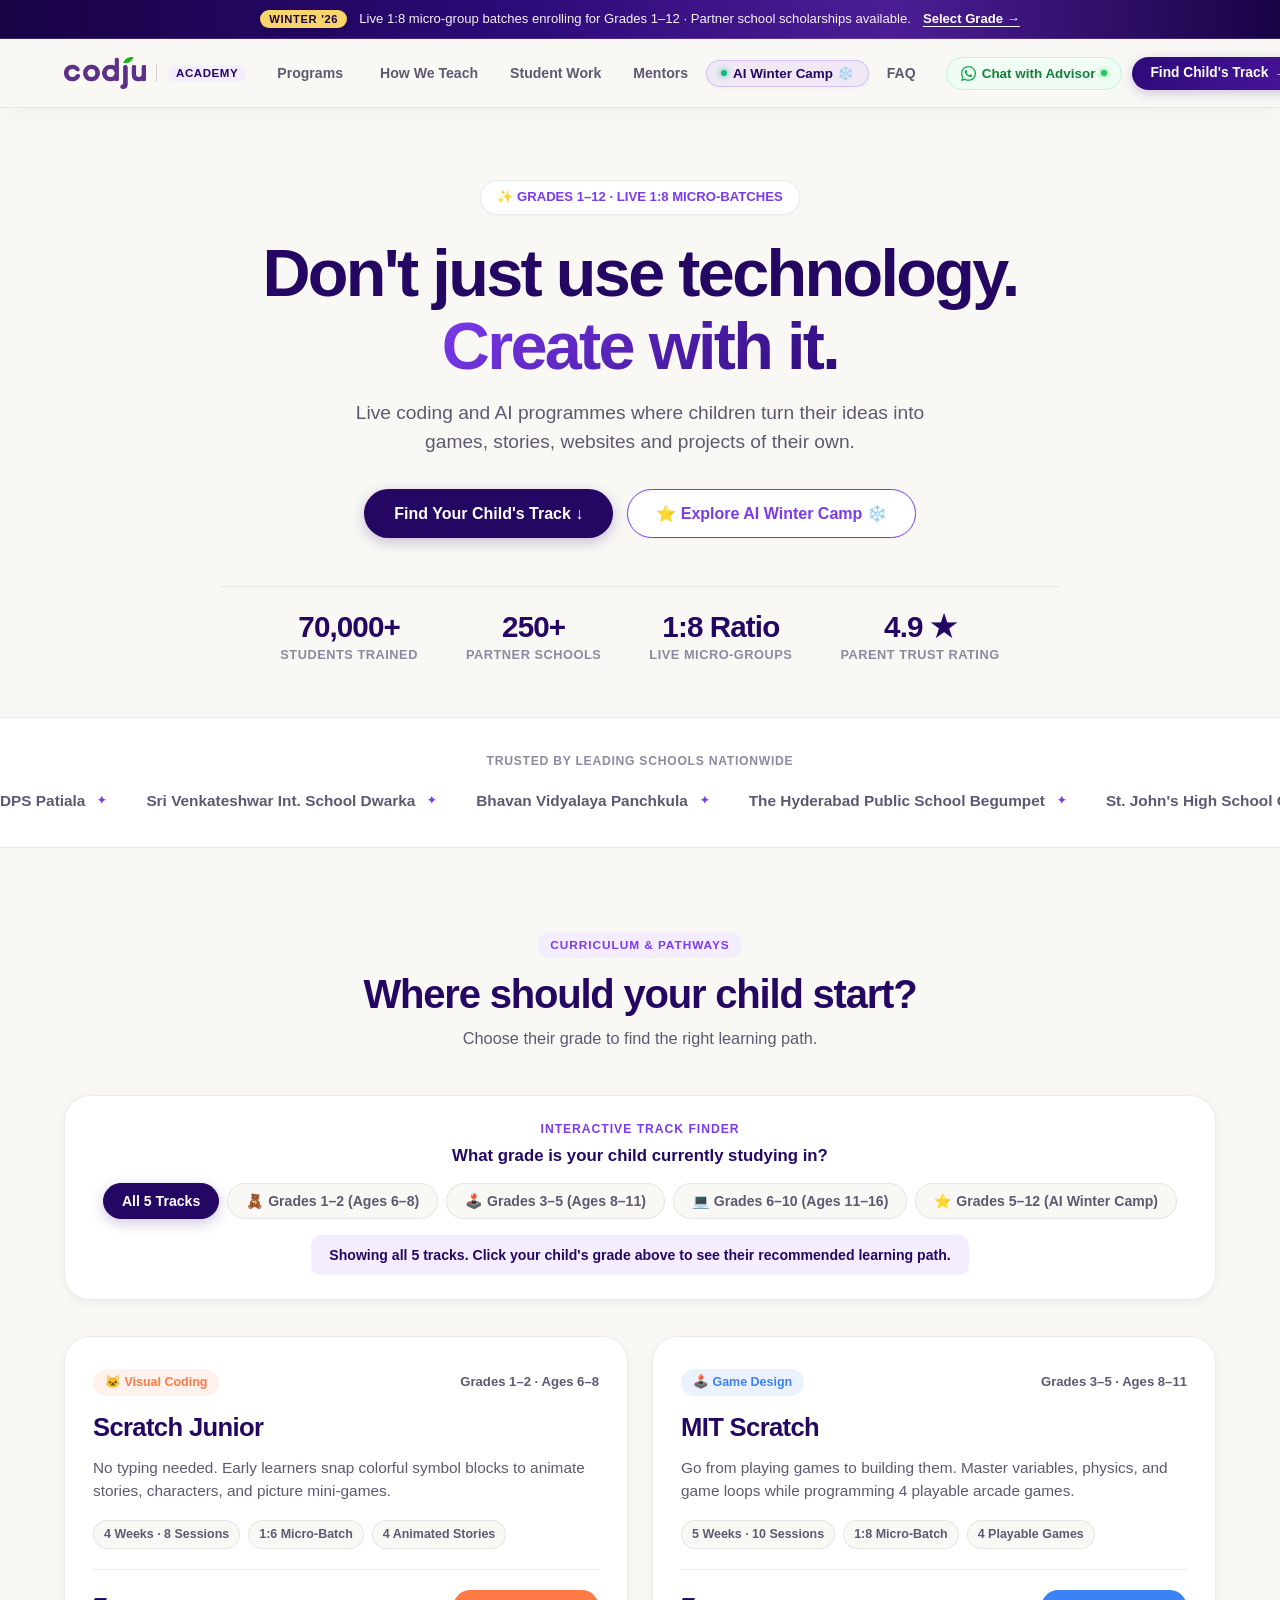
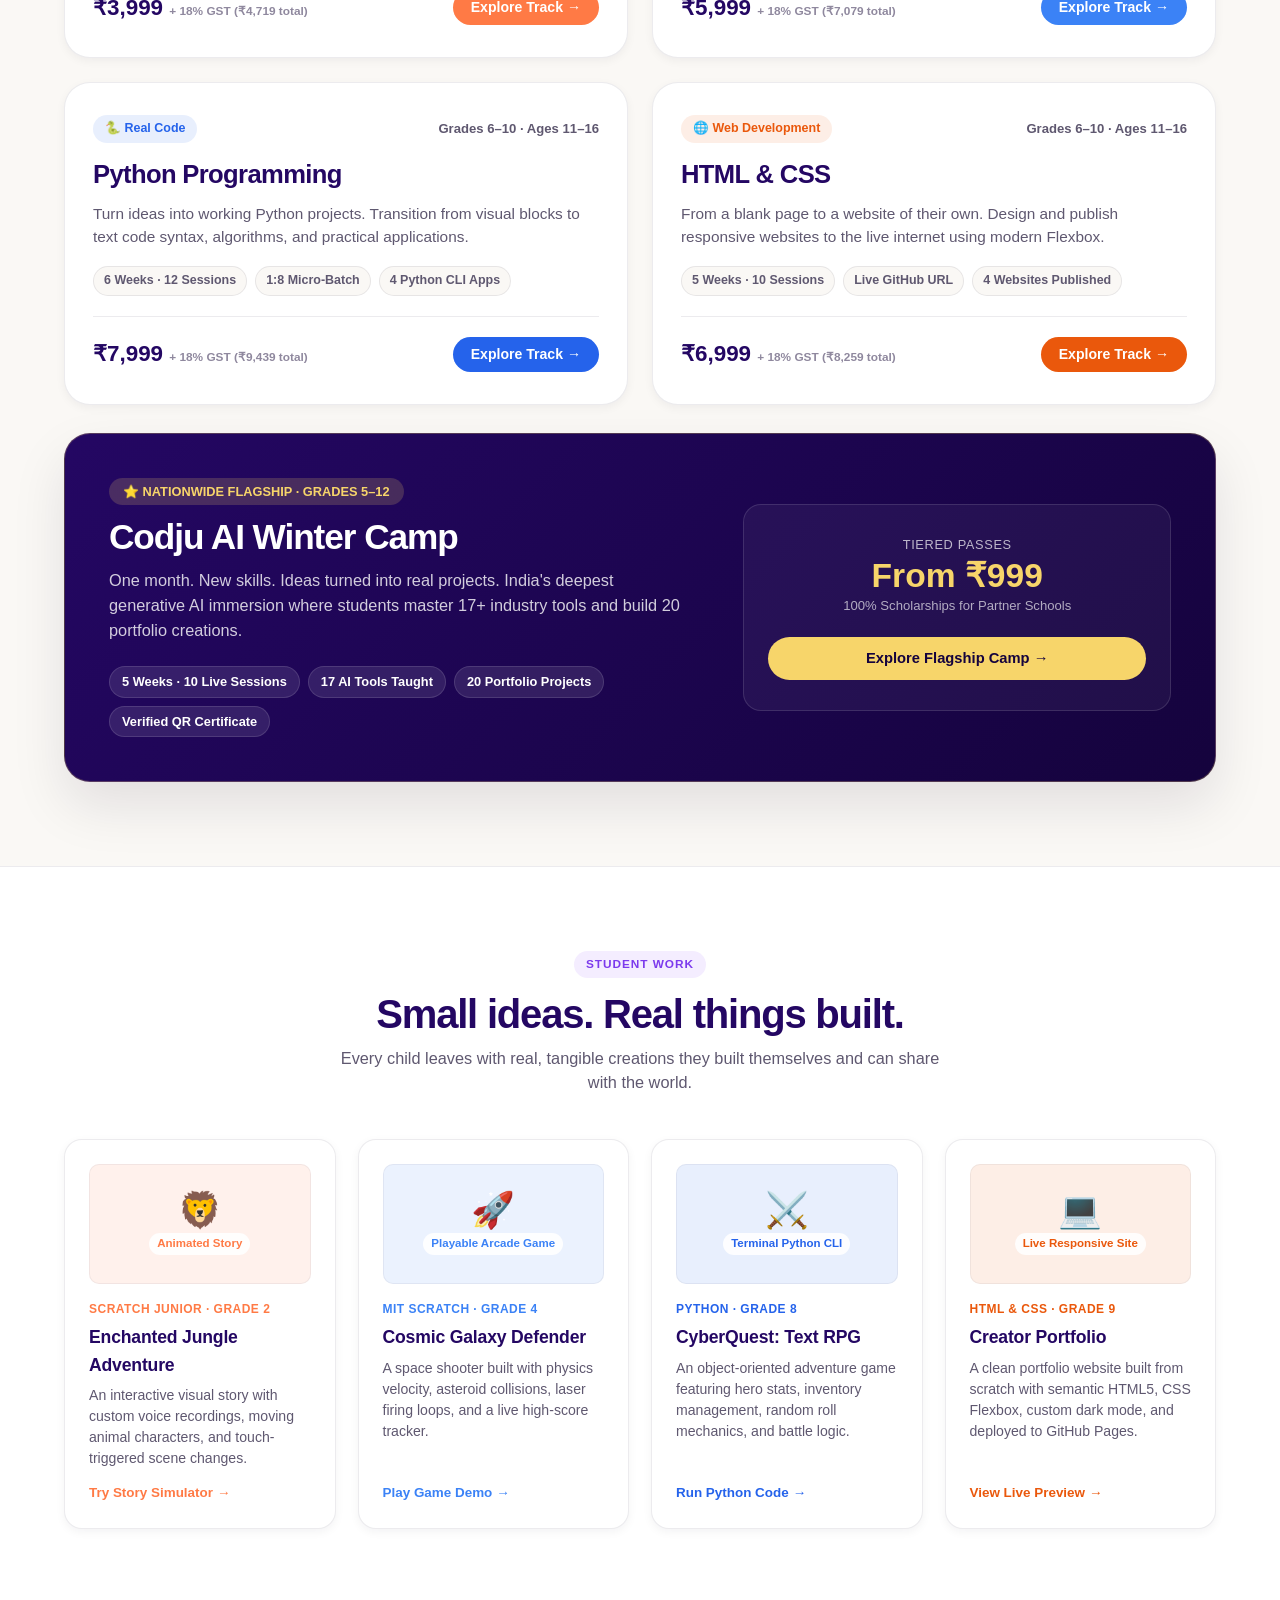
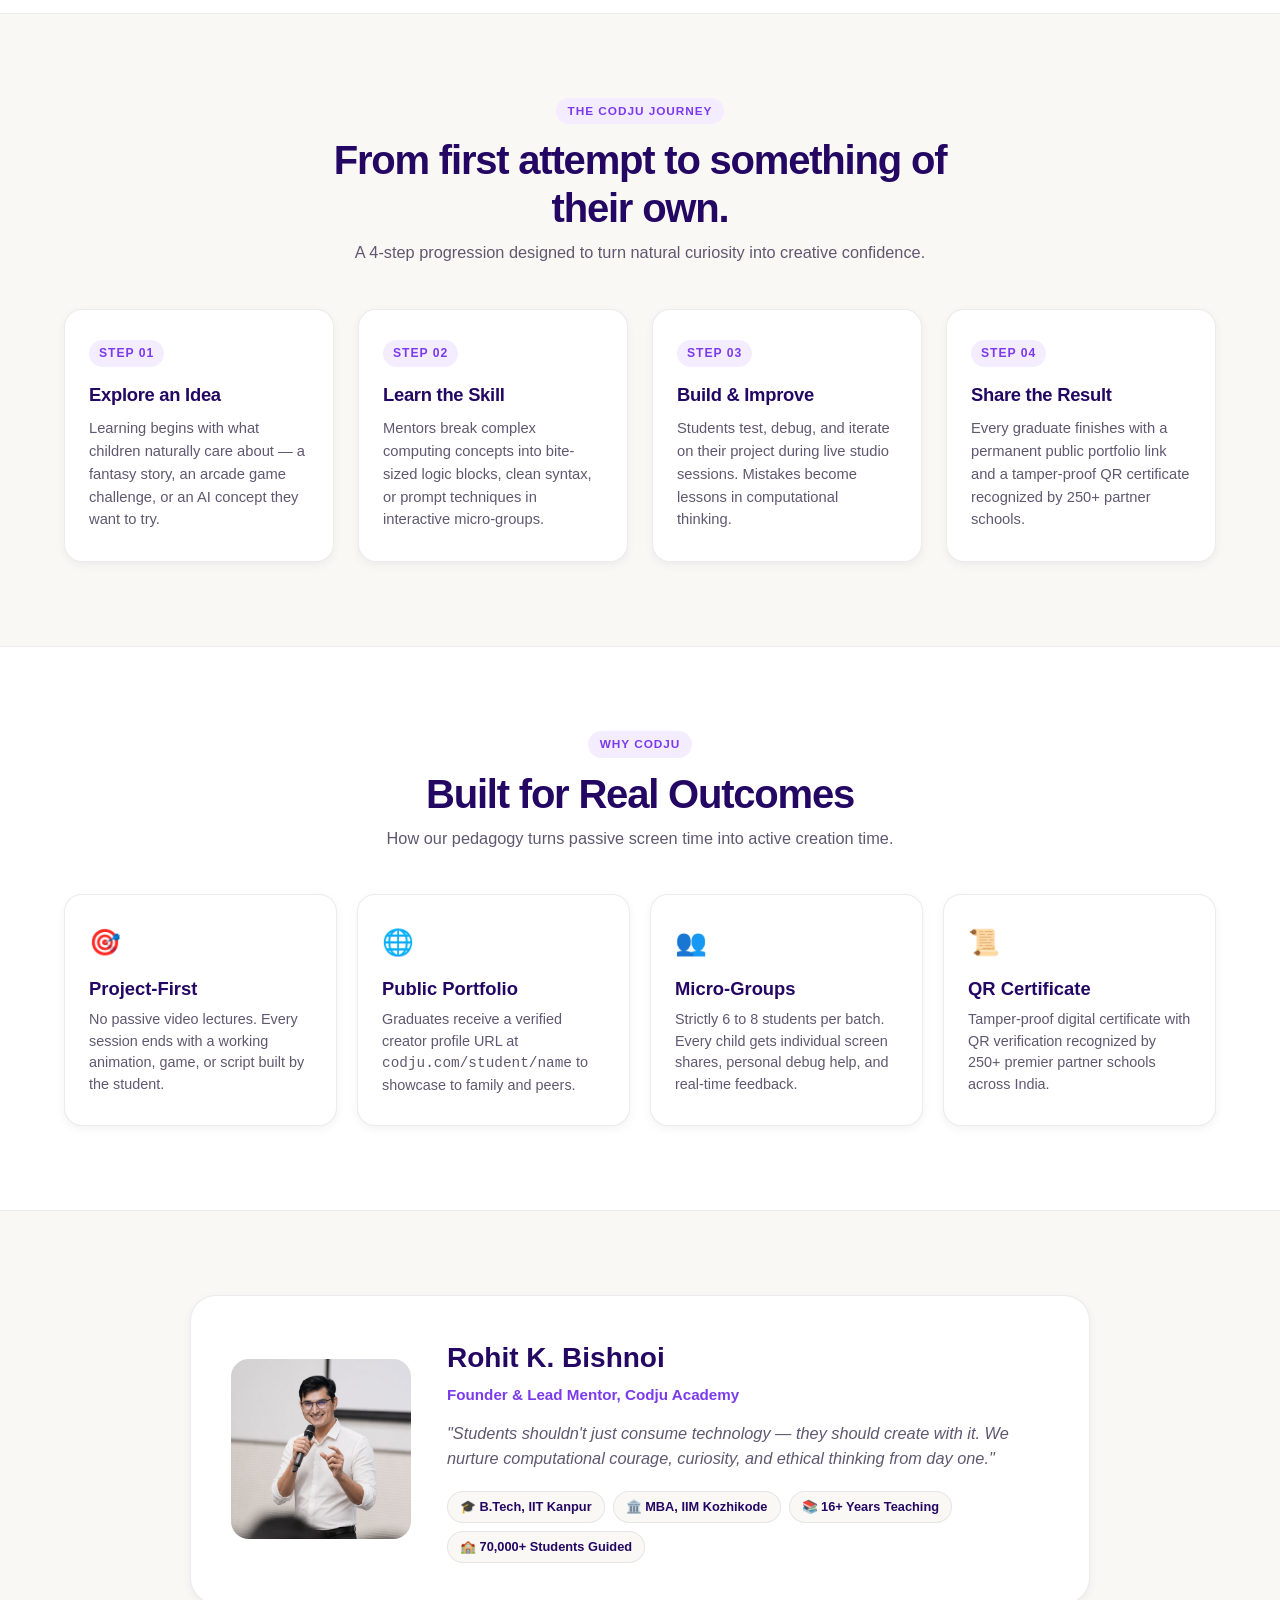
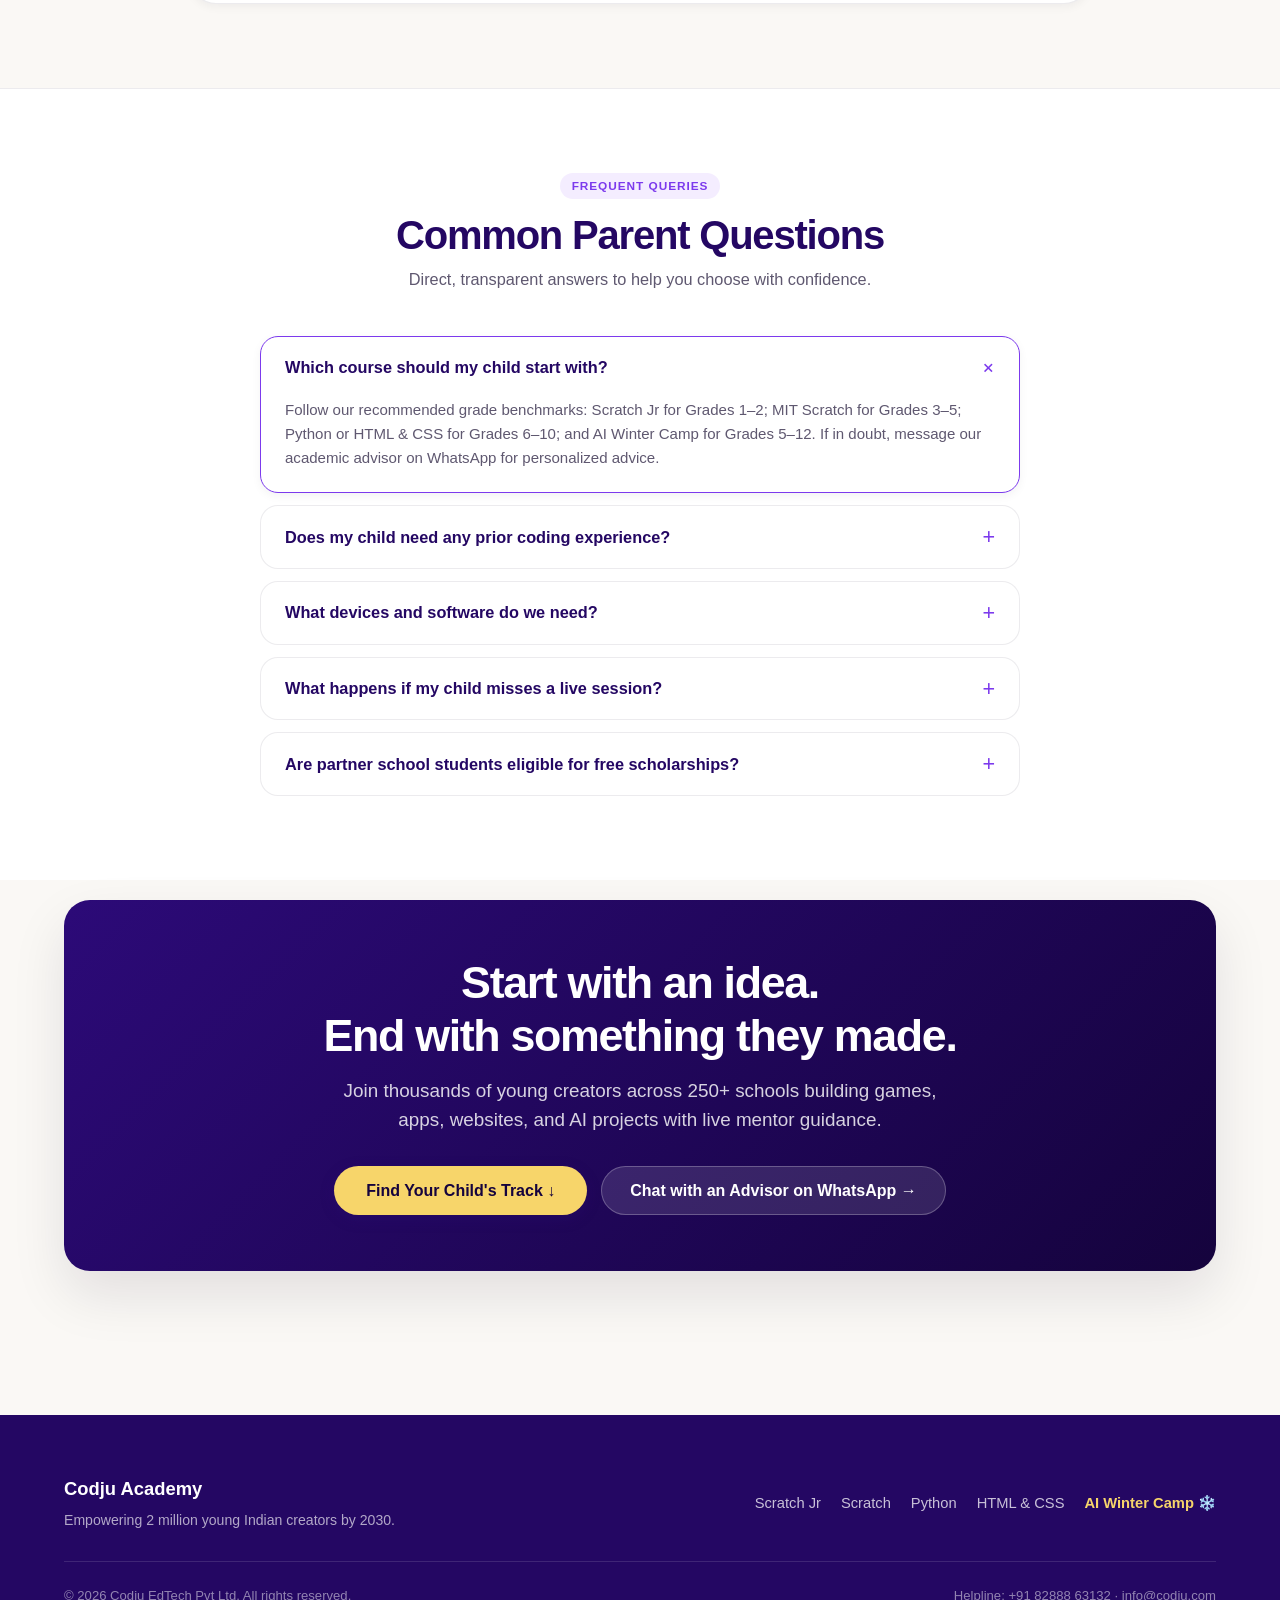
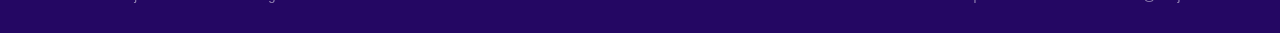
==== commit 953d8b99: "feat(brand & seo): implement story-driven copy, learning journey, student showcase and technical SEO" ====
--- a/index.html
+++ b/index.html
@@ -3,10 +3,102 @@
 <head>
   <meta charset="UTF-8" />
   <meta name="viewport" content="width=device-width, initial-scale=1.0" />
-  <title>Codju Academy — Coding &amp; AI for Grades 1–12</title>
-  <meta name="description" content="Outcome-driven live coding & AI tracks for Grades 1–12. ScratchJr, MIT Scratch, Python, HTML & CSS, and AI Winter Camp." />
+  <title>Codju Academy — Coding &amp; AI Classes for Kids (Grades 1–12)</title>
+  <meta name="description" content="Outcome-driven live coding &amp; AI classes for Grades 1–12. Children learn by building real games, stories, websites &amp; AI projects in live 1:8 micro-batches with IIT &amp; IIM mentors." />
+  <meta name="keywords" content="coding classes for kids, AI classes for students, ScratchJr, Scratch coding, Python programming for kids, web development for kids, Codju Academy, school coding camp" />
+  <link rel="canonical" href="https://codju.com/" />
+  
+  <!-- Open Graph / Facebook -->
+  <meta property="og:type" content="website" />
+  <meta property="og:url" content="https://codju.com/" />
+  <meta property="og:title" content="Codju Academy — Coding &amp; AI Classes for Kids (Grades 1–12)" />
+  <meta property="og:description" content="Don't just use technology. Create with it. Live coding and AI programmes where children turn ideas into games, stories, websites, and working AI tools." />
+  <meta property="og:image" content="assets/logo.png" />
+  <meta property="og:site_name" content="Codju Academy" />
+
+  <!-- Twitter Card -->
+  <meta name="twitter:card" content="summary_large_image" />
+  <meta name="twitter:title" content="Codju Academy — Coding &amp; AI Classes for Kids" />
+  <meta name="twitter:description" content="Don't just use technology. Create with it. Live coding &amp; AI tracks for Grades 1–12." />
+  <meta name="twitter:image" content="assets/logo.png" />
+
   <link rel="icon" type="image/png" href="assets/logo.png" />
   <link rel="stylesheet" href="index.css" />
+
+  <!-- Structured Data: Organization & Course List -->
+  <script type="application/ld+json">
+  {
+    "@context": "https://schema.org",
+    "@graph": [
+      {
+        "@type": "EducationalOrganization",
+        "@id": "https://codju.com/#organization",
+        "name": "Codju Academy",
+        "url": "https://codju.com/",
+        "logo": "https://codju.com/assets/logo.png",
+        "description": "Outcome-driven live coding and artificial intelligence education for school students in Grades 1 to 12.",
+        "founder": {
+          "@type": "Person",
+          "name": "Rohit K. Bishnoi",
+          "jobTitle": "Lead Mentor & Founder",
+          "alumniOf": ["IIT Kanpur", "IIM Kozhikode"]
+        },
+        "telephone": "+91 82888 63132",
+        "email": "info@codju.com",
+        "address": {
+          "@type": "PostalAddress",
+          "addressCountry": "IN"
+        }
+      },
+      {
+        "@type": "WebSite",
+        "@id": "https://codju.com/#website",
+        "url": "https://codju.com/",
+        "name": "Codju Academy",
+        "publisher": {
+          "@id": "https://codju.com/#organization"
+        }
+      },
+      {
+        "@type": "ItemList",
+        "name": "Codju Academy Learning Tracks",
+        "description": "5 progressive coding and artificial intelligence pathways for school students.",
+        "itemListElement": [
+          {
+            "@type": "ListItem",
+            "position": 1,
+            "name": "Scratch Junior (Grades 1–2)",
+            "url": "https://codju.com/scratch-junior.html"
+          },
+          {
+            "@type": "ListItem",
+            "position": 2,
+            "name": "MIT Scratch (Grades 3–5)",
+            "url": "https://codju.com/scratch.html"
+          },
+          {
+            "@type": "ListItem",
+            "position": 3,
+            "name": "Python Programming (Grades 6–10)",
+            "url": "https://codju.com/python.html"
+          },
+          {
+            "@type": "ListItem",
+            "position": 4,
+            "name": "HTML & CSS Web Development (Grades 6–10)",
+            "url": "https://codju.com/html-css.html"
+          },
+          {
+            "@type": "ListItem",
+            "position": 5,
+            "name": "Codju AI Winter Camp (Grades 5–12)",
+            "url": "https://codju.com/ai-winter-camp.html"
+          }
+        ]
+      }
+    ]
+  }
+  </script>
 </head>
 <body>
 
@@ -25,18 +117,18 @@
       
       <!-- Brand Logo -->
       <a href="index.html" class="nav__brand">
-        <img src="assets/logo.png" alt="Codju" class="nav__brand-logo" />
+        <img src="assets/logo.png" alt="Codju Academy Logo" class="nav__brand-logo" width="124" height="34" />
         <span class="nav__brand-divider"></span>
         <span class="nav__brand-badge">Academy</span>
       </a>
 
       <!-- Desktop Nav Links -->
-      <nav class="nav__menu-wrap">
+      <nav class="nav__menu-wrap" aria-label="Main Navigation">
         <ul class="nav__menu">
           
           <!-- Dropdown: Programs -->
           <li class="nav__item nav__item--has-dropdown">
-            <button type="button" class="nav__link-btn" aria-expanded="false">
+            <button type="button" class="nav__link-btn" aria-expanded="false" aria-haspopup="true">
               <span>Programs</span>
               <svg class="nav__caret" width="11" height="11" viewBox="0 0 24 24" fill="none" stroke="currentColor" stroke-width="2.5" stroke-linecap="round" stroke-linejoin="round"><polyline points="6 9 12 15 18 9"></polyline></svg>
             </button>
@@ -100,19 +192,19 @@
             </div>
           </li>
 
-          <!-- Why Codju -->
+          <!-- Story Journey Link -->
           <li class="nav__item">
-            <a href="#why-codju" class="nav__link-btn">Why Codju</a>
+            <a href="#journey" class="nav__link-btn">How We Teach</a>
+          </li>
+
+          <!-- Student Work -->
+          <li class="nav__item">
+            <a href="#showcase" class="nav__link-btn">Student Work</a>
           </li>
 
           <!-- Mentors -->
           <li class="nav__item">
             <a href="#mentors" class="nav__link-btn">Mentors</a>
-          </li>
-
-          <!-- Partner Schools -->
-          <li class="nav__item">
-            <a href="#schools" class="nav__link-btn">Schools</a>
           </li>
 
           <!-- Flagship Camp direct nav button -->
@@ -170,7 +262,7 @@
     <div class="mobile-drawer__panel">
       <div class="mobile-drawer__head">
         <a href="index.html" class="nav__brand">
-          <img src="assets/logo.png" alt="Codju" class="nav__brand-logo" />
+          <img src="assets/logo.png" alt="Codju Academy" class="nav__brand-logo" width="110" height="30" />
           <span class="nav__brand-divider"></span>
           <span class="nav__brand-badge">Academy</span>
         </a>
@@ -229,7 +321,9 @@
 
         <div class="mobile-group-title" style="margin-top: 24px;">EXPLORE CODJU</div>
         <ul class="mobile-simple-links">
-          <li><a href="#why-codju" class="drawer-nav-item">Why Codju Pedagogy</a></li>
+          <li><a href="#courses" class="drawer-nav-item">Grade Track Finder</a></li>
+          <li><a href="#showcase" class="drawer-nav-item">Student Project Showcase</a></li>
+          <li><a href="#journey" class="drawer-nav-item">The 4-Step Learning Journey</a></li>
           <li><a href="#mentors" class="drawer-nav-item">Lead Mentors (IIT/IIM)</a></li>
           <li><a href="#schools" class="drawer-nav-item">250+ Partner Schools</a></li>
           <li><a href="#faq" class="drawer-nav-item">Common Parent Questions</a></li>
@@ -255,13 +349,13 @@
   <section class="hero">
     <div class="container">
       <div class="hero-pill">
-        <span>✨ GRADES 1–12 · LIVE 1:8 BATCHES</span>
-      </div>
-
-      <h1 class="hero-title">Next-Gen <span>Coding &amp; AI</span></h1>
+        <span>✨ GRADES 1–12 · LIVE 1:8 MICRO-BATCHES</span>
+      </div>
+
+      <h1 class="hero-title">Don't just use technology. <span>Create with it.</span></h1>
 
       <p class="hero-sub">
-        Live 1:8 micro-batches. Build real games, apps &amp; AI.
+        Live coding and AI programmes where children turn their ideas into games, stories, websites and projects of their own.
       </p>
 
       <div class="hero-actions">
@@ -273,7 +367,7 @@
         </a>
       </div>
 
-      <!-- 4 Clean Stats -->
+      <!-- 4 Clean Proof Stats -->
       <div class="stats-strip">
         <div class="stat-item">
           <div class="stat-val">70,000+</div>
@@ -295,7 +389,7 @@
     </div>
   </section>
 
-  <!-- ========== SCHOOLS MARQUEE ========== -->
+  <!-- ========== SCHOOLS MARQUEE (QUIET PROOF STRIP) ========== -->
   <div class="schools-strip" id="schools">
     <div class="schools-lbl">Trusted by Leading Schools Nationwide</div>
     <div class="schools-marquee">
@@ -315,13 +409,13 @@
     </div>
   </div>
 
-  <!-- ========== COURSE CATALOG ========== -->
+  <!-- ========== COURSE DISCOVERY FINDER ========== -->
   <section class="section" id="courses">
     <div class="container">
       <div class="section-head">
         <span class="section-tag">CURRICULUM &amp; PATHWAYS</span>
-        <h2 class="section-title">Explore Our 5 Learning Tracks</h2>
-        <p class="section-sub">Outcome-driven live tracks. Every child finishes real, shareable creations.</p>
+        <h2 class="section-title">Where should your child start?</h2>
+        <p class="section-sub">Choose their grade to find the right learning path.</p>
       </div>
 
       <!-- Interactive Grade Explorer (Guided User Journey) -->
@@ -357,12 +451,12 @@
             </p>
             <div class="card-pills">
               <span class="card-pill">4 Weeks · 8 Sessions</span>
-              <span class="card-pill">1:6 Batch</span>
-              <span class="card-pill">4 Projects</span>
+              <span class="card-pill">1:6 Micro-Batch</span>
+              <span class="card-pill">4 Animated Stories</span>
             </div>
           </div>
           <div class="card-bottom">
-            <div class="card-price">₹3,999 <small>+ GST</small></div>
+            <div class="card-price">₹3,999 <small>+ 18% GST (₹4,719 total)</small></div>
             <a href="Scratch Junior.dc.html" class="btn btn--card">Explore Track →</a>
           </div>
         </div>
@@ -376,16 +470,16 @@
             </div>
             <h3 class="card-title">MIT Scratch</h3>
             <p class="card-one-liner">
-              Master logic, variables, and physics while programming 4 playable arcade games and publishing them to MIT Scratch studio.
+              Go from playing games to building them. Master variables, physics, and game loops while programming 4 playable arcade games.
             </p>
             <div class="card-pills">
               <span class="card-pill">5 Weeks · 10 Sessions</span>
-              <span class="card-pill">1:8 Batch</span>
+              <span class="card-pill">1:8 Micro-Batch</span>
               <span class="card-pill">4 Playable Games</span>
             </div>
           </div>
           <div class="card-bottom">
-            <div class="card-price">₹5,999 <small>+ GST</small></div>
+            <div class="card-price">₹5,999 <small>+ 18% GST (₹7,079 total)</small></div>
             <a href="Scratch.dc.html" class="btn btn--card">Explore Track →</a>
           </div>
         </div>
@@ -399,16 +493,16 @@
             </div>
             <h3 class="card-title">Python Programming</h3>
             <p class="card-one-liner">
-              Transition from visual blocks to text syntax. Learn algorithms, data structures, and automation with 4 terminal applications.
+              Turn ideas into working Python projects. Transition from visual blocks to text code syntax, algorithms, and practical applications.
             </p>
             <div class="card-pills">
               <span class="card-pill">6 Weeks · 12 Sessions</span>
-              <span class="card-pill">1:8 Batch</span>
-              <span class="card-pill">4 Python Apps</span>
+              <span class="card-pill">1:8 Micro-Batch</span>
+              <span class="card-pill">4 Python CLI Apps</span>
             </div>
           </div>
           <div class="card-bottom">
-            <div class="card-price">₹7,999 <small>+ GST</small></div>
+            <div class="card-price">₹7,999 <small>+ 18% GST (₹9,439 total)</small></div>
             <a href="Python.dc.html" class="btn btn--card">Explore Track →</a>
           </div>
         </div>
@@ -422,16 +516,16 @@
             </div>
             <h3 class="card-title">HTML &amp; CSS</h3>
             <p class="card-one-liner">
-              Design and publish responsive websites to the live internet. Master modern Flexbox layouts, Google Fonts, and micro-interactions.
+              From a blank page to a website of their own. Design and publish responsive websites to the live internet using modern Flexbox.
             </p>
             <div class="card-pills">
               <span class="card-pill">5 Weeks · 10 Sessions</span>
-              <span class="card-pill">Live URLs</span>
-              <span class="card-pill">4 Sites Published</span>
+              <span class="card-pill">Live GitHub URL</span>
+              <span class="card-pill">4 Websites Published</span>
             </div>
           </div>
           <div class="card-bottom">
-            <div class="card-price">₹6,999 <small>+ GST</small></div>
+            <div class="card-price">₹6,999 <small>+ 18% GST (₹8,259 total)</small></div>
             <a href="HTML and CSS.dc.html" class="btn btn--card">Explore Track →</a>
           </div>
         </div>
@@ -444,11 +538,11 @@
           <span class="flagship-tag">⭐ NATIONWIDE FLAGSHIP · GRADES 5–12</span>
           <h3 class="flagship-title">Codju AI Winter Camp</h3>
           <p class="flagship-desc">
-            India's deepest 1-month generative AI immersion. Master 17+ industry tools including ChatGPT, Claude, Midjourney &amp; Suno, and build 20 portfolio creations.
+            One month. New skills. Ideas turned into real projects. India's deepest generative AI immersion where students master 17+ industry tools and build 20 portfolio creations.
           </p>
           <div class="flagship-pills">
             <span class="flagship-pill">5 Weeks · 10 Live Sessions</span>
-            <span class="flagship-pill">17 AI Tools</span>
+            <span class="flagship-pill">17 AI Tools Taught</span>
             <span class="flagship-pill">20 Portfolio Projects</span>
             <span class="flagship-pill">Verified QR Certificate</span>
           </div>
@@ -466,112 +560,278 @@
     </div>
   </section>
 
+  <!-- ========== STUDENT WORK SHOWCASE (VISUAL STORYTELLING) ========== -->
+  <section class="section" id="showcase" style="background: #ffffff; border-top: 1px solid var(--border); border-bottom: 1px solid var(--border);">
+    <div class="container">
+      <div class="section-head">
+        <span class="section-tag">STUDENT WORK</span>
+        <h2 class="section-title">Small ideas. Real things built.</h2>
+        <p class="section-sub">Every child leaves with real, tangible creations they built themselves and can share with the world.</p>
+      </div>
+
+      <div class="showcase-grid">
+        
+        <!-- Showcase 1: Scratch Jr Story -->
+        <div class="showcase-card" style="--card-color: var(--c-scratchjr); --card-bg: rgba(255, 122, 69, 0.1);">
+          <div>
+            <div class="showcase-visual">
+              <span class="showcase-visual__icon">🦁</span>
+              <span class="showcase-visual__tag">Animated Story</span>
+            </div>
+            <div class="showcase-tag">Scratch Junior · Grade 2</div>
+            <h3 class="showcase-title">Enchanted Jungle Adventure</h3>
+            <p class="showcase-desc">
+              An interactive visual story with custom voice recordings, moving animal characters, and touch-triggered scene changes.
+            </p>
+          </div>
+          <a href="Scratch Junior.dc.html#simulator" class="showcase-link">
+            <span>Try Story Simulator</span> &rarr;
+          </a>
+        </div>
+
+        <!-- Showcase 2: Scratch Arcade Game -->
+        <div class="showcase-card" style="--card-color: var(--c-scratch); --card-bg: rgba(59, 130, 246, 0.1);">
+          <div>
+            <div class="showcase-visual">
+              <span class="showcase-visual__icon">🚀</span>
+              <span class="showcase-visual__tag">Playable Arcade Game</span>
+            </div>
+            <div class="showcase-tag">MIT Scratch · Grade 4</div>
+            <h3 class="showcase-title">Cosmic Galaxy Defender</h3>
+            <p class="showcase-desc">
+              A space shooter built with physics velocity, asteroid collisions, laser firing loops, and a live high-score tracker.
+            </p>
+          </div>
+          <a href="Scratch.dc.html#arcade" class="showcase-link">
+            <span>Play Game Demo</span> &rarr;
+          </a>
+        </div>
+
+        <!-- Showcase 3: Python App -->
+        <div class="showcase-card" style="--card-color: var(--c-python); --card-bg: rgba(37, 99, 235, 0.1);">
+          <div>
+            <div class="showcase-visual">
+              <span class="showcase-visual__icon">⚔️</span>
+              <span class="showcase-visual__tag">Terminal Python CLI</span>
+            </div>
+            <div class="showcase-tag">Python · Grade 8</div>
+            <h3 class="showcase-title">CyberQuest: Text RPG</h3>
+            <p class="showcase-desc">
+              An object-oriented adventure game featuring hero stats, inventory management, random roll mechanics, and battle logic.
+            </p>
+          </div>
+          <a href="Python.dc.html#sandbox" class="showcase-link">
+            <span>Run Python Code</span> &rarr;
+          </a>
+        </div>
+
+        <!-- Showcase 4: HTML/CSS Site -->
+        <div class="showcase-card" style="--card-color: var(--c-web); --card-bg: rgba(234, 88, 12, 0.1);">
+          <div>
+            <div class="showcase-visual">
+              <span class="showcase-visual__icon">💻</span>
+              <span class="showcase-visual__tag">Live Responsive Site</span>
+            </div>
+            <div class="showcase-tag">HTML &amp; CSS · Grade 9</div>
+            <h3 class="showcase-title">Creator Portfolio</h3>
+            <p class="showcase-desc">
+              A clean portfolio website built from scratch with semantic HTML5, CSS Flexbox, custom dark mode, and deployed to GitHub Pages.
+            </p>
+          </div>
+          <a href="HTML and CSS.dc.html#browser" class="showcase-link">
+            <span>View Live Preview</span> &rarr;
+          </a>
+        </div>
+
+      </div>
+    </div>
+  </section>
+
+  <!-- ========== THE 4-STEP LEARNING JOURNEY (HOW WE TEACH) ========== -->
+  <section class="section" id="journey">
+    <div class="container">
+      <div class="section-head">
+        <span class="section-tag">THE CODJU JOURNEY</span>
+        <h2 class="section-title">From first attempt to something of their own.</h2>
+        <p class="section-sub">A 4-step progression designed to turn natural curiosity into creative confidence.</p>
+      </div>
+
+      <div class="journey-steps">
+        
+        <div class="journey-step">
+          <span class="journey-step__num">STEP 01</span>
+          <h3 class="journey-step__title">Explore an Idea</h3>
+          <p class="journey-step__desc">
+            Learning begins with what children naturally care about — a fantasy story, an arcade game challenge, or an AI concept they want to try.
+          </p>
+        </div>
+
+        <div class="journey-step">
+          <span class="journey-step__num">STEP 02</span>
+          <h3 class="journey-step__title">Learn the Skill</h3>
+          <p class="journey-step__desc">
+            Mentors break complex computing concepts into bite-sized logic blocks, clean syntax, or prompt techniques in interactive micro-groups.
+          </p>
+        </div>
+
+        <div class="journey-step">
+          <span class="journey-step__num">STEP 03</span>
+          <h3 class="journey-step__title">Build &amp; Improve</h3>
+          <p class="journey-step__desc">
+            Students test, debug, and iterate on their project during live studio sessions. Mistakes become lessons in computational thinking.
+          </p>
+        </div>
+
+        <div class="journey-step">
+          <span class="journey-step__num">STEP 04</span>
+          <h3 class="journey-step__title">Share the Result</h3>
+          <p class="journey-step__desc">
+            Every graduate finishes with a permanent public portfolio link and a tamper-proof QR certificate recognized by 250+ partner schools.
+          </p>
+        </div>
+
+      </div>
+    </div>
+  </section>
+
   <!-- ========== THE 4 PILLARS (MINIMAL BENTO) ========== -->
   <section class="section" id="why-codju" style="background: #ffffff; border-top: 1px solid var(--border); border-bottom: 1px solid var(--border);">
     <div class="container">
       <div class="section-head">
         <span class="section-tag">WHY CODJU</span>
         <h2 class="section-title">Built for Real Outcomes</h2>
-        <p class="section-sub">How our pedagogy turns screen time into creation time.</p>
+        <p class="section-sub">How our pedagogy turns passive screen time into active creation time.</p>
       </div>
 
       <div class="pillars-grid">
         <div class="pillar-card">
           <div class="pillar-icon">🎯</div>
-          <h4 class="pillar-title">Project-First</h4>
-          <p class="pillar-desc">No passive listening. Every session ends with a working animation, game, or script.</p>
+          <h3 class="pillar-title">Project-First</h3>
+          <p class="pillar-desc">No passive video lectures. Every session ends with a working animation, game, or script built by the student.</p>
         </div>
 
         <div class="pillar-card">
           <div class="pillar-icon">🌐</div>
-          <h4 class="pillar-title">Public Portfolio</h4>
-          <p class="pillar-desc">Graduates receive a verified profile URL at <code>codju.com/student/name</code>.</p>
+          <h3 class="pillar-title">Public Portfolio</h3>
+          <p class="pillar-desc">Graduates receive a verified creator profile URL at <code>codju.com/student/name</code> to showcase to family and peers.</p>
         </div>
 
         <div class="pillar-card">
           <div class="pillar-icon">👥</div>
-          <h4 class="pillar-title">Micro-Groups</h4>
-          <p class="pillar-desc">Strictly 6 to 8 students per batch. Every child gets dedicated attention and feedback.</p>
+          <h3 class="pillar-title">Micro-Groups</h3>
+          <p class="pillar-desc">Strictly 6 to 8 students per batch. Every child gets individual screen shares, personal debug help, and real-time feedback.</p>
         </div>
 
         <div class="pillar-card">
           <div class="pillar-icon">📜</div>
-          <h4 class="pillar-title">QR Certificate</h4>
-          <p class="pillar-desc">Tamper-proof certificate recognized by 250+ partner schools across India.</p>
+          <h3 class="pillar-title">QR Certificate</h3>
+          <p class="pillar-desc">Tamper-proof digital certificate with QR verification recognized by 250+ premier partner schools across India.</p>
         </div>
       </div>
     </div>
   </section>
 
-  <!-- ========== LEAD MENTOR (FOCUSED) ========== -->
+  <!-- ========== LEAD MENTOR (FOCUSED & CREDIBLE) ========== -->
   <section class="section" id="mentors">
     <div class="container">
       <div class="mentor-card">
-        <img src="assets/rohit_profile.jpeg" alt="Rohit K. Bishnoi" class="mentor-photo" />
+        <img src="assets/rohit_profile.jpeg" alt="Rohit K. Bishnoi, B.Tech IIT Kanpur and Lead Mentor at Codju" class="mentor-photo" width="180" height="180" loading="lazy" />
         <div>
           <h3 class="mentor-title">Rohit K. Bishnoi</h3>
-          <div class="mentor-role">Founder &amp; Lead Mentor, Codju</div>
+          <div class="mentor-role">Founder &amp; Lead Mentor, Codju Academy</div>
           <p class="mentor-quote">
             "Students shouldn't just consume technology — they should create with it. We nurture computational courage, curiosity, and ethical thinking from day one."
           </p>
           <div class="mentor-tags">
-            <span class="mentor-tag">🎓 IIT Kanpur</span>
-            <span class="mentor-tag">🏛️ IIM Kozhikode</span>
+            <span class="mentor-tag">🎓 B.Tech, IIT Kanpur</span>
+            <span class="mentor-tag">🏛️ MBA, IIM Kozhikode</span>
             <span class="mentor-tag">📚 16+ Years Teaching</span>
-            <span class="mentor-tag">🏫 70,000+ Students</span>
+            <span class="mentor-tag">🏫 70,000+ Students Guided</span>
           </div>
         </div>
       </div>
     </div>
   </section>
 
-  <!-- ========== FAQ (CLEAN ACCORDION) ========== -->
+  <!-- ========== COMMON PARENT QUESTIONS (FAQ ACCORDION) ========== -->
   <section class="section" id="faq" style="background: #ffffff; border-top: 1px solid var(--border);">
     <div class="container">
       <div class="section-head">
         <span class="section-tag">FREQUENT QUERIES</span>
-        <h2 class="section-title">Common Questions</h2>
+        <h2 class="section-title">Common Parent Questions</h2>
+        <p class="section-sub">Direct, transparent answers to help you choose with confidence.</p>
       </div>
 
       <div class="faq-wrap">
         <div class="faq-item active">
-          <button class="faq-q">
+          <button class="faq-q" aria-expanded="true">
             <span>Which course should my child start with?</span>
             <span class="faq-sign">+</span>
           </button>
           <div class="faq-a">
-            Follow our grade benchmarks: Scratch Jr for Grades 1–2; Scratch for Grades 3–5; Python or HTML &amp; CSS for Grades 6–10; and AI Winter Camp for Grades 5–12. If in doubt, message us on WhatsApp for advice.
+            Follow our recommended grade benchmarks: Scratch Jr for Grades 1–2; MIT Scratch for Grades 3–5; Python or HTML &amp; CSS for Grades 6–10; and AI Winter Camp for Grades 5–12. If in doubt, message our academic advisor on WhatsApp for personalized advice.
           </div>
         </div>
 
         <div class="faq-item">
-          <button class="faq-q">
-            <span>What devices do we need?</span>
+          <button class="faq-q" aria-expanded="false">
+            <span>Does my child need any prior coding experience?</span>
             <span class="faq-sign">+</span>
           </button>
           <div class="faq-a">
-            Scratch Jr works on any iPad, tablet, or laptop. For all other tracks, a standard laptop or desktop with Google Chrome is ideal. No paid software downloads required.
+            No prior coding experience is needed for any introductory track. Each course starts from foundational concepts and progressively builds towards independent projects with continuous mentor support.
           </div>
         </div>
 
         <div class="faq-item">
-          <button class="faq-q">
+          <button class="faq-q" aria-expanded="false">
+            <span>What devices and software do we need?</span>
+            <span class="faq-sign">+</span>
+          </button>
+          <div class="faq-a">
+            Scratch Jr works on any iPad, Android tablet, or laptop. For Scratch, Python, HTML &amp; CSS, and the AI Winter Camp, a standard laptop or desktop with Google Chrome and an internet connection is ideal. All coding tools run directly in the browser with zero paid software downloads.
+          </div>
+        </div>
+
+        <div class="faq-item">
+          <button class="faq-q" aria-expanded="false">
             <span>What happens if my child misses a live session?</span>
             <span class="faq-sign">+</span>
           </button>
           <div class="faq-a">
-            All live sessions are recorded and posted to the student portal within 2 hours, alongside recap notes and project starter files.
+            All live sessions are recorded and posted to the student portal within 2 hours, alongside recap notes, project starter files, and mentor review support so your child never falls behind.
           </div>
         </div>
 
         <div class="faq-item">
-          <button class="faq-q">
+          <button class="faq-q" aria-expanded="false">
             <span>Are partner school students eligible for free scholarships?</span>
             <span class="faq-sign">+</span>
           </button>
           <div class="faq-a">
-            Yes! If your child attends one of our 250+ partner schools, use your school code to unlock 100% scholarship access.
-          </div>
+            Yes. If your child attends one of our 250+ partner schools (such as DPS Patiala, SVIS Dwarka, Bhavan Vidyalaya, or HPS Begumpet), select your school code at checkout to unlock 100% scholarship access.
+          </div>
+        </div>
+      </div>
+    </div>
+  </section>
+
+  <!-- ========== REASSURING FINAL CTA BOX ========== -->
+  <section class="section" style="padding-top: 20px;">
+    <div class="container">
+      <div class="final-cta-box">
+        <h2 class="final-cta-title">Start with an idea.<br />End with something they made.</h2>
+        <p class="final-cta-sub">
+          Join thousands of young creators across 250+ schools building games, apps, websites, and AI projects with live mentor guidance.
+        </p>
+        <div class="final-cta-actions">
+          <a href="#courses" class="btn btn--primary" style="background: var(--gold); color: #15033d; font-weight: 800; padding: 14px 32px; font-size: 1rem;">
+            Find Your Child's Track ↓
+          </a>
+          <a href="https://wa.me/918288863132?text=Hello%20Codju%2C%20I%20am%20a%20parent%20interested%20in%20Codju%20Academy%20courses" 
+             target="_blank" rel="noopener" class="btn" style="background: rgba(255, 255, 255, 0.12); color: #ffffff; border: 1px solid rgba(255, 255, 255, 0.25); padding: 14px 28px; font-size: 1rem;">
+            Chat with an Advisor on WhatsApp &rarr;
+          </a>
         </div>
       </div>
     </div>
@@ -583,18 +843,18 @@
       <div class="footer-inner">
         <div>
           <strong style="font-size: 1.15rem; display: block; margin-bottom: 4px;">Codju Academy</strong>
-          <span style="font-size: 0.88rem; color: rgba(255, 255, 255, 0.65);">Empowering 2 million Indian students by 2030.</span>
+          <span style="font-size: 0.88rem; color: rgba(255, 255, 255, 0.65);">Empowering 2 million young Indian creators by 2030.</span>
         </div>
         <ul class="footer-links">
           <li><a href="Scratch Junior.dc.html">Scratch Jr</a></li>
           <li><a href="Scratch.dc.html">Scratch</a></li>
           <li><a href="Python.dc.html">Python</a></li>
           <li><a href="HTML and CSS.dc.html">HTML &amp; CSS</a></li>
-          <li><a href="Codju AI Winter Camp.dc.html" style="color: var(--gold);">AI Winter Camp</a></li>
+          <li><a href="Codju AI Winter Camp.dc.html" style="color: var(--gold); font-weight: 700;">AI Winter Camp ❄️</a></li>
         </ul>
       </div>
       <div class="footer-bottom">
-        <div>&copy; 2026 Codju EdTech Pvt Ltd.</div>
+        <div>&copy; 2026 Codju EdTech Pvt Ltd. All rights reserved.</div>
         <div>Helpline: +91 82888 63132 · info@codju.com</div>
       </div>
     </div>
@@ -694,8 +954,15 @@
       btn.addEventListener('click', () => {
         const item = btn.closest('.faq-item');
         const active = item.classList.contains('active');
-        document.querySelectorAll('.faq-item').forEach(i => i.classList.remove('active'));
-        if (!active) item.classList.add('active');
+        document.querySelectorAll('.faq-item').forEach(i => {
+          i.classList.remove('active');
+          const q = i.querySelector('.faq-q');
+          if (q) q.setAttribute('aria-expanded', 'false');
+        });
+        if (!active) {
+          item.classList.add('active');
+          btn.setAttribute('aria-expanded', 'true');
+        }
       });
     });
   </script>
--- a/index.css
+++ b/index.css
@@ -1569,6 +1569,210 @@
   padding: 5px 12px;
   border-radius: var(--radius-full);
   color: var(--purple-deep);
+}
+
+/* ==========================================================================
+   HOMEPAGE STORYTELLING: LEARNING JOURNEY (4 STEPS)
+   ========================================================================== */
+.journey-steps {
+  display: grid;
+  grid-template-columns: repeat(4, 1fr);
+  gap: 24px;
+  position: relative;
+  margin-top: 10px;
+}
+
+.journey-step {
+  background: #ffffff;
+  border: 1px solid var(--border);
+  border-radius: var(--radius-md);
+  padding: 30px 24px;
+  box-shadow: var(--shadow-sm);
+  position: relative;
+  transition: transform var(--ease), box-shadow var(--ease);
+}
+
+.journey-step:hover {
+  transform: translateY(-3px);
+  box-shadow: var(--shadow-md);
+}
+
+.journey-step__num {
+  font-size: 0.76rem;
+  font-weight: 800;
+  letter-spacing: 0.08em;
+  color: var(--purple);
+  background: var(--purple-soft);
+  padding: 4px 10px;
+  border-radius: var(--radius-full);
+  display: inline-block;
+  margin-bottom: 14px;
+}
+
+.journey-step__title {
+  font-size: 1.15rem;
+  font-weight: 800;
+  color: var(--purple-deep);
+  margin-bottom: 8px;
+  letter-spacing: -0.015em;
+}
+
+.journey-step__desc {
+  font-size: 0.92rem;
+  color: var(--text-muted);
+  line-height: 1.55;
+}
+
+/* ==========================================================================
+   HOMEPAGE STORYTELLING: STUDENT WORK SHOWCASE
+   ========================================================================== */
+.showcase-grid {
+  display: grid;
+  grid-template-columns: repeat(4, 1fr);
+  gap: 22px;
+}
+
+.showcase-card {
+  background: #ffffff;
+  border: 1px solid var(--border);
+  border-radius: var(--radius-md);
+  padding: 24px;
+  box-shadow: var(--shadow-sm);
+  display: flex;
+  flex-direction: column;
+  justify-content: space-between;
+  transition: transform var(--ease), box-shadow var(--ease);
+}
+
+.showcase-card:hover {
+  transform: translateY(-3px);
+  box-shadow: var(--shadow-md);
+}
+
+.showcase-visual {
+  height: 120px;
+  background: var(--card-bg, #f4edff);
+  border-radius: var(--radius-sm);
+  display: flex;
+  flex-direction: column;
+  align-items: center;
+  justify-content: center;
+  margin-bottom: 16px;
+  border: 1px solid rgba(17, 8, 38, 0.05);
+  position: relative;
+  overflow: hidden;
+}
+
+.showcase-visual__icon {
+  font-size: 2.2rem;
+  line-height: 1;
+  margin-bottom: 6px;
+}
+
+.showcase-visual__tag {
+  font-size: 0.72rem;
+  font-weight: 700;
+  color: var(--card-color, var(--purple));
+  background: rgba(255, 255, 255, 0.9);
+  padding: 2px 8px;
+  border-radius: var(--radius-full);
+}
+
+.showcase-tag {
+  font-size: 0.75rem;
+  font-weight: 700;
+  text-transform: uppercase;
+  letter-spacing: 0.04em;
+  color: var(--card-color, var(--purple));
+  margin-bottom: 6px;
+}
+
+.showcase-title {
+  font-size: 1.1rem;
+  font-weight: 800;
+  color: var(--purple-deep);
+  margin-bottom: 6px;
+  letter-spacing: -0.01em;
+}
+
+.showcase-desc {
+  font-size: 0.88rem;
+  color: var(--text-muted);
+  line-height: 1.5;
+  margin-bottom: 14px;
+}
+
+.showcase-link {
+  font-size: 0.84rem;
+  font-weight: 700;
+  color: var(--card-color, var(--purple));
+  display: inline-flex;
+  align-items: center;
+  gap: 4px;
+  margin-top: auto;
+  transition: gap var(--ease);
+}
+
+.showcase-link:hover {
+  gap: 7px;
+}
+
+/* ==========================================================================
+   HOMEPAGE FINAL REASSURING CTA BANNER
+   ========================================================================== */
+.final-cta-box {
+  background: linear-gradient(135deg, #2c0a78 0%, #15033d 100%);
+  border-radius: var(--radius-lg);
+  padding: 56px 40px;
+  color: #ffffff;
+  text-align: center;
+  box-shadow: var(--shadow-lg);
+  position: relative;
+  overflow: hidden;
+}
+
+.final-cta-title {
+  font-size: clamp(2rem, 3.8vw, 2.8rem);
+  font-weight: 800;
+  letter-spacing: -0.03em;
+  line-height: 1.18;
+  margin-bottom: 14px;
+}
+
+.final-cta-sub {
+  font-size: clamp(1rem, 1.6vw, 1.18rem);
+  color: rgba(255, 255, 255, 0.82);
+  max-width: 620px;
+  margin: 0 auto 32px;
+  line-height: 1.55;
+}
+
+.final-cta-actions {
+  display: flex;
+  justify-content: center;
+  gap: 14px;
+  flex-wrap: wrap;
+}
+
+@media (max-width: 991px) {
+  .journey-steps {
+    grid-template-columns: repeat(2, 1fr);
+  }
+  .showcase-grid {
+    grid-template-columns: repeat(2, 1fr);
+  }
+}
+
+@media (max-width: 640px) {
+  .journey-steps {
+    grid-template-columns: 1fr;
+  }
+  .showcase-grid {
+    grid-template-columns: 1fr;
+  }
+  .final-cta-box {
+    padding: 38px 22px;
+  }
 }
 
 /* ==========================================================================
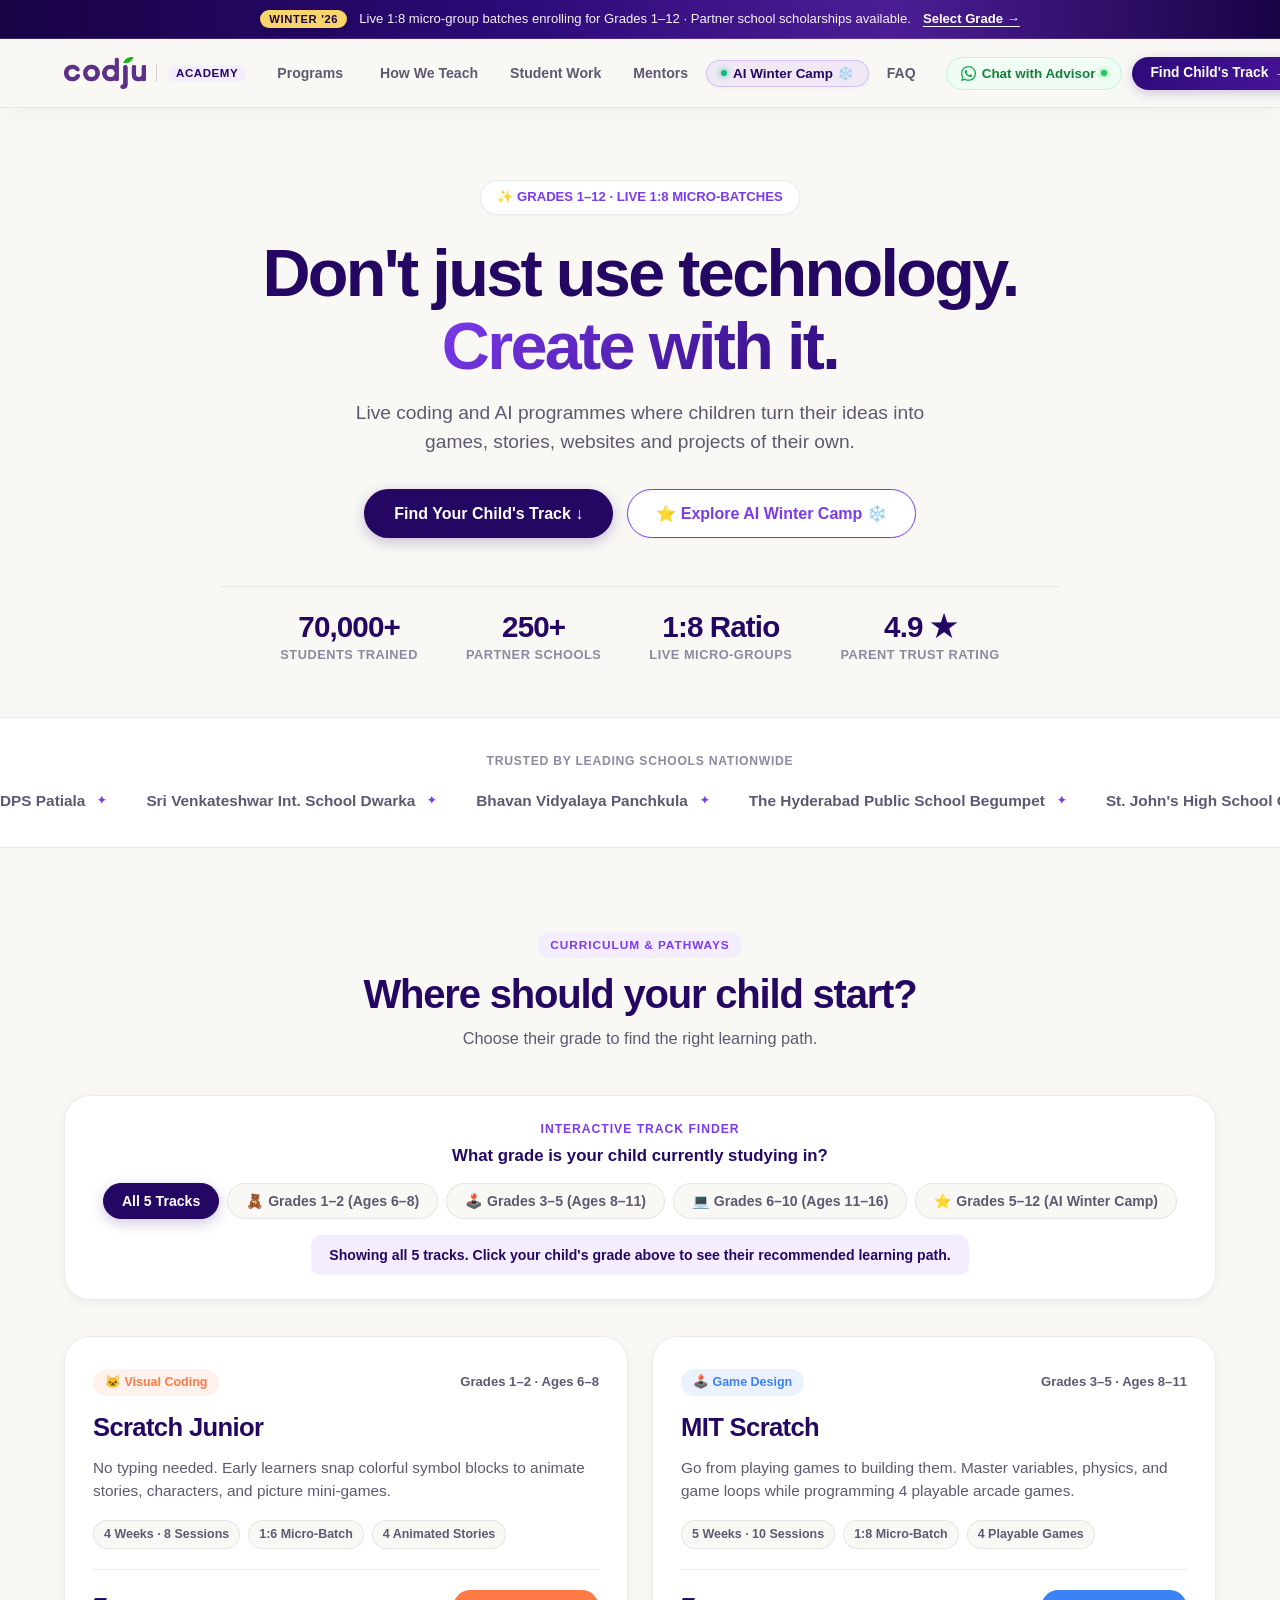
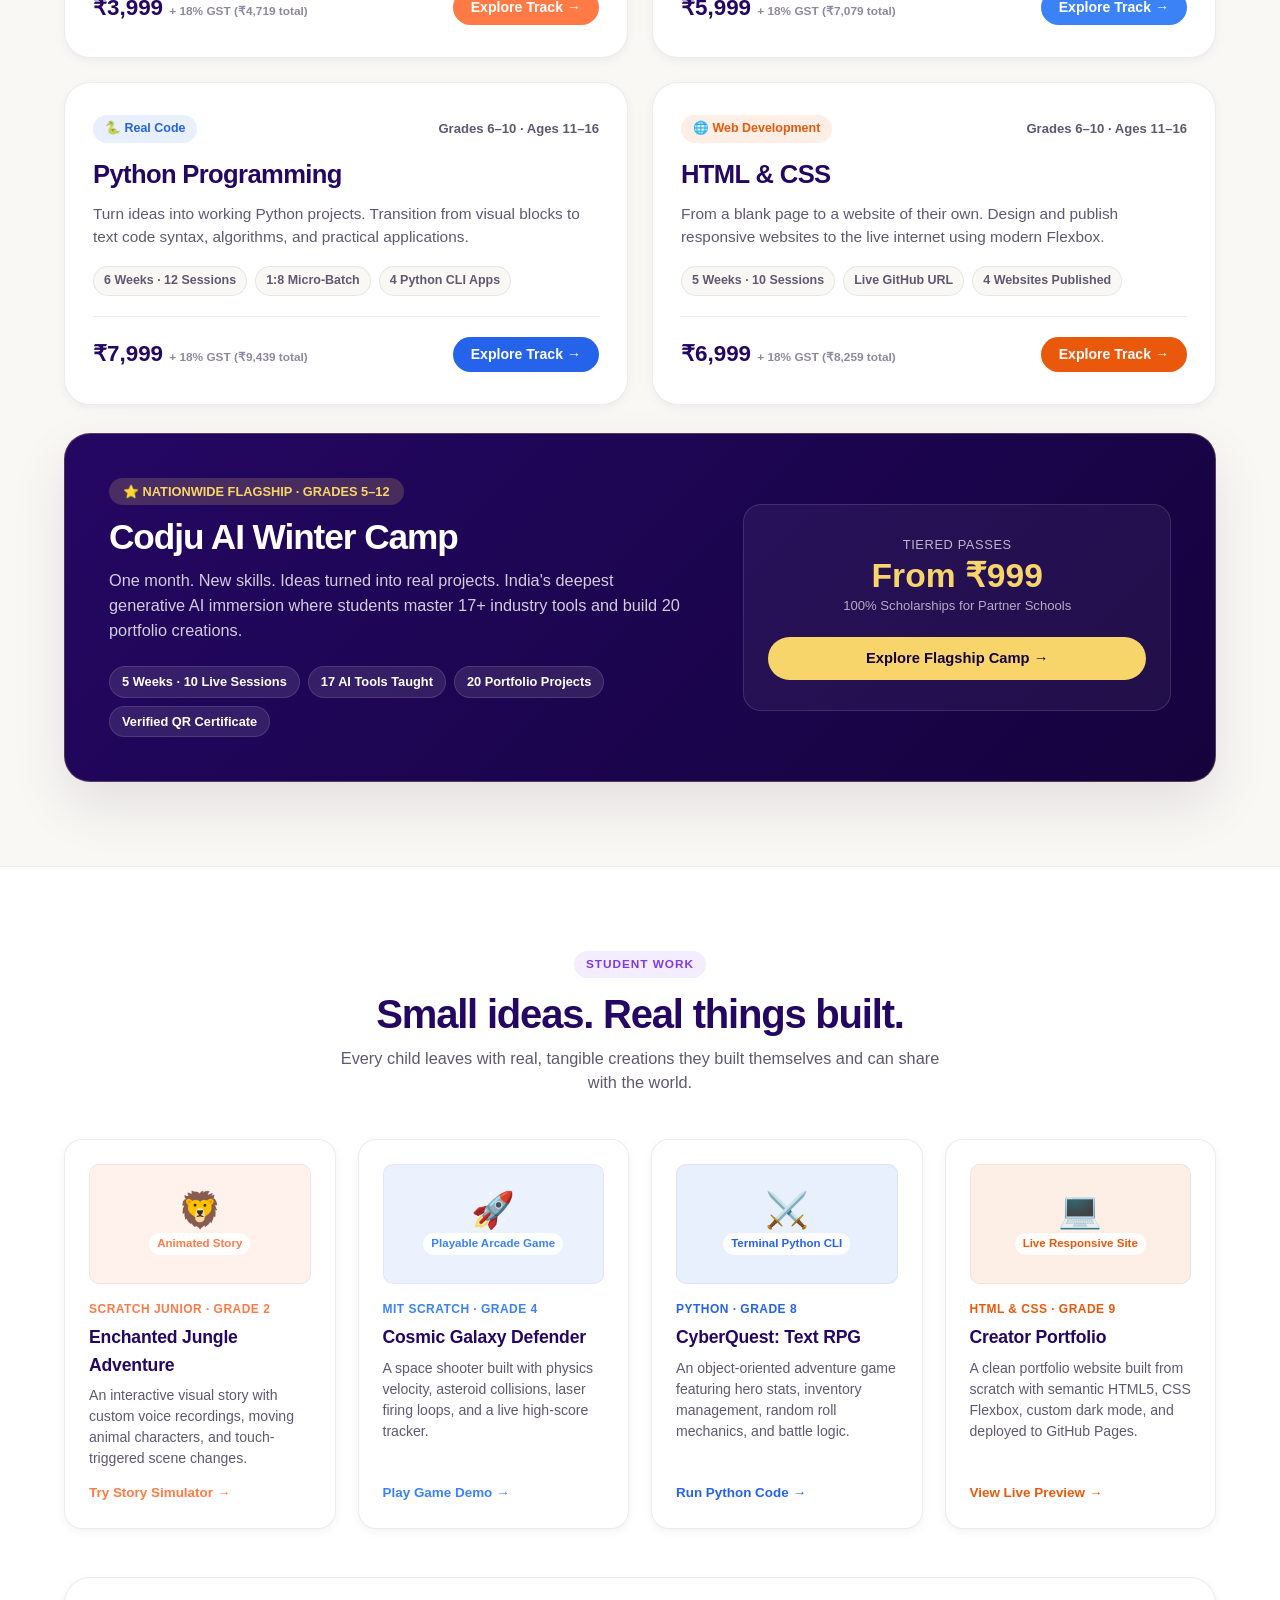
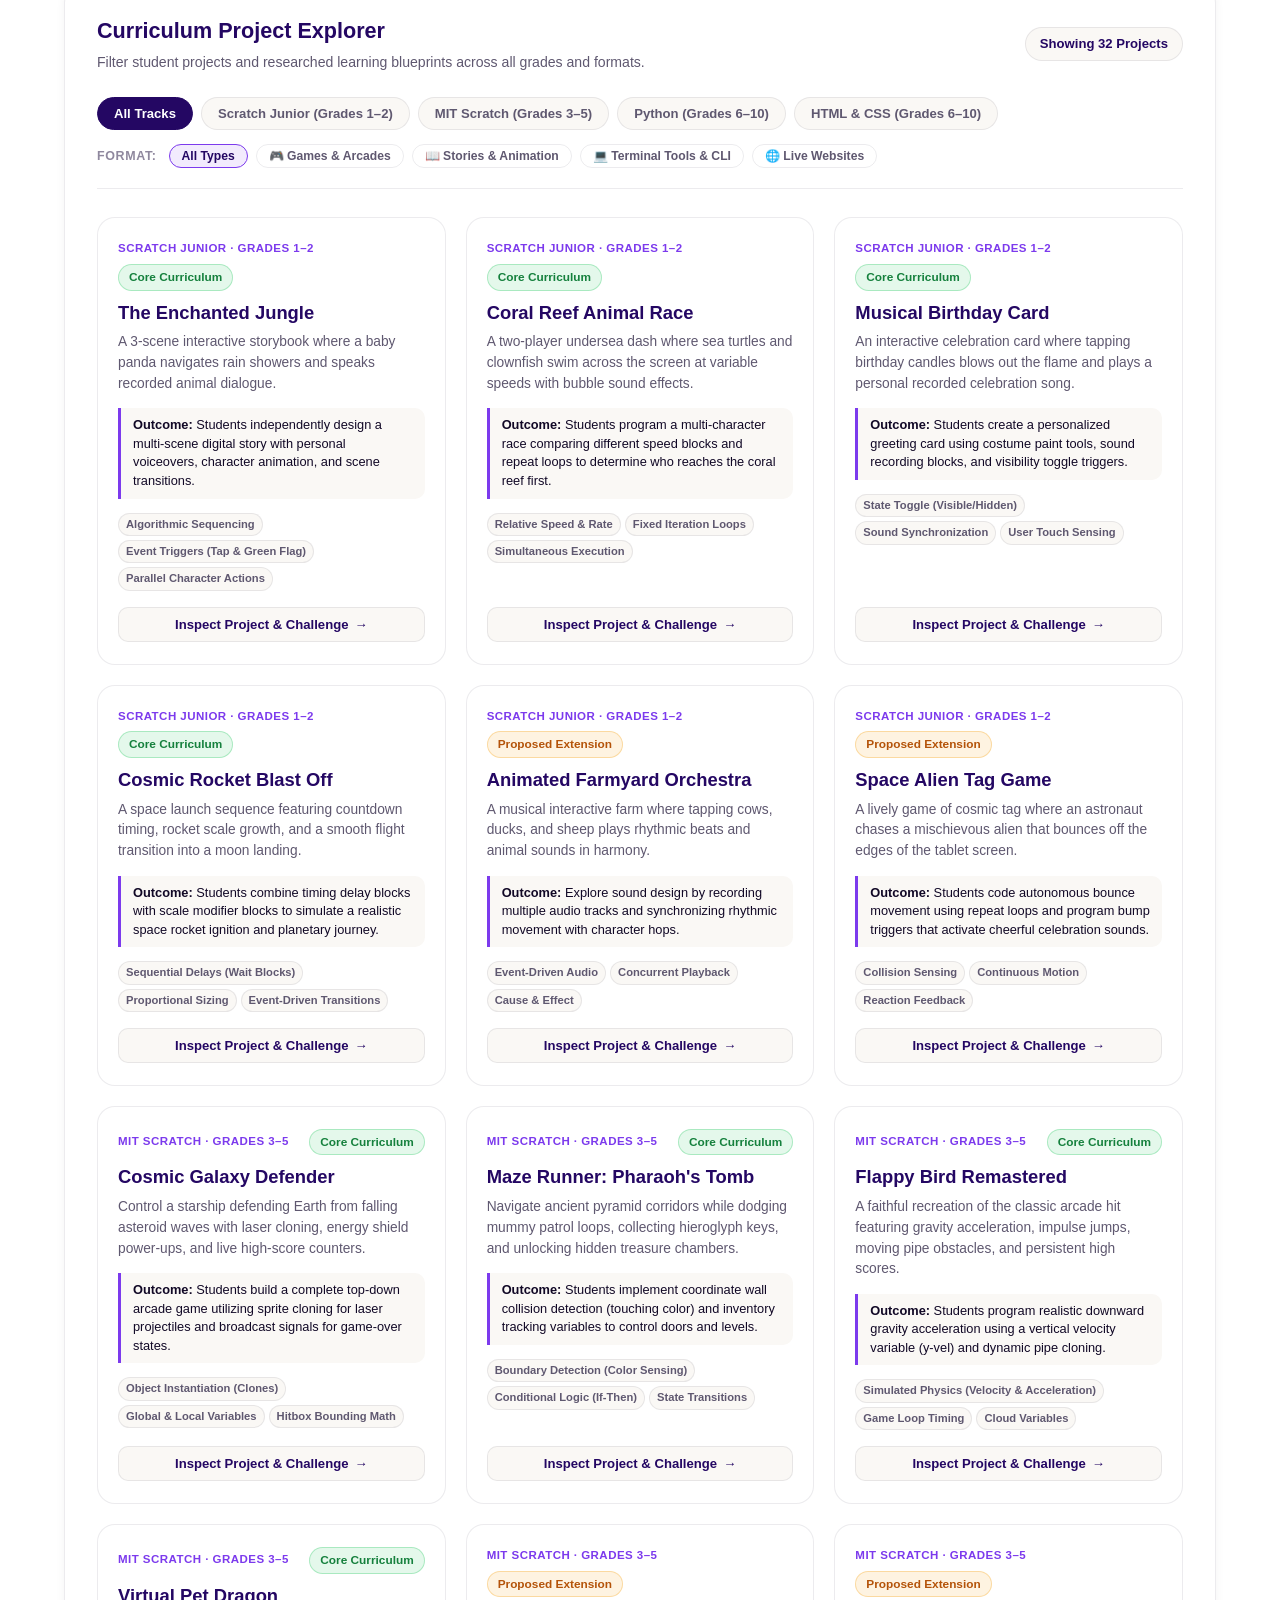
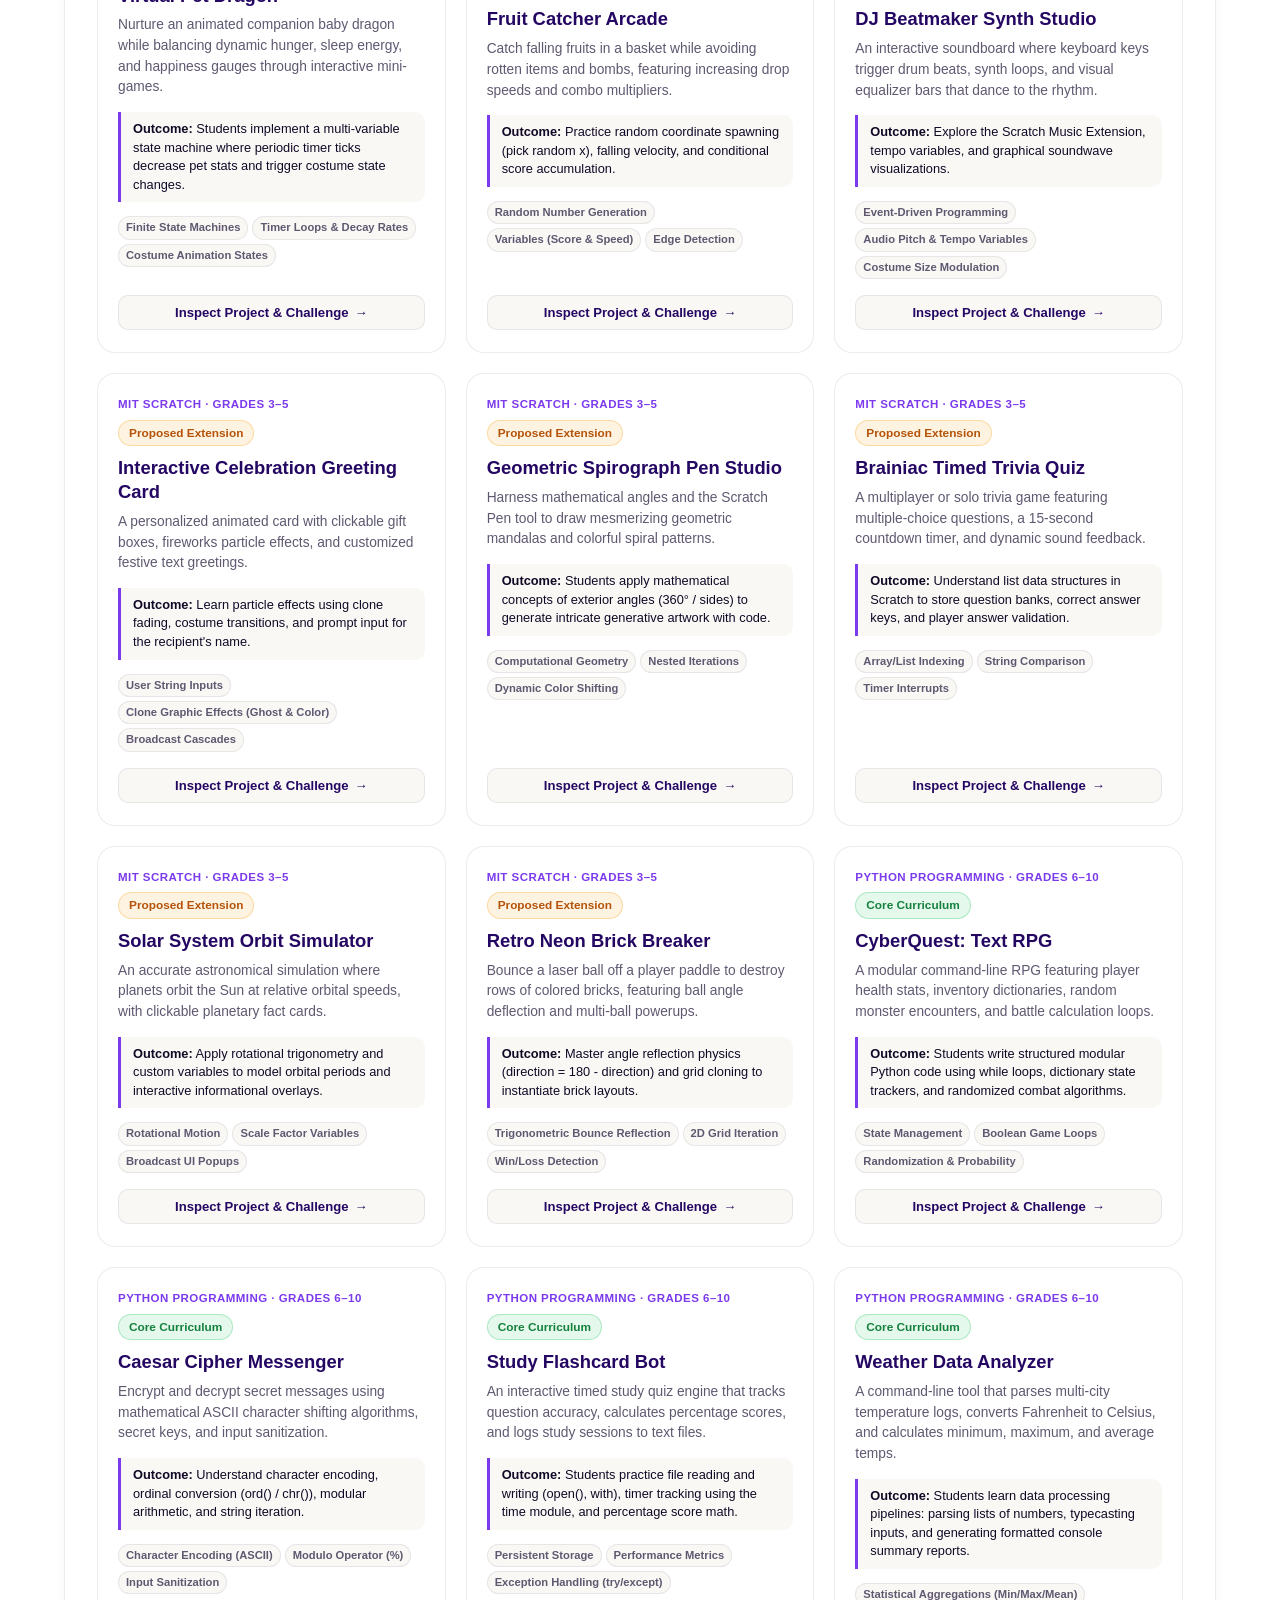
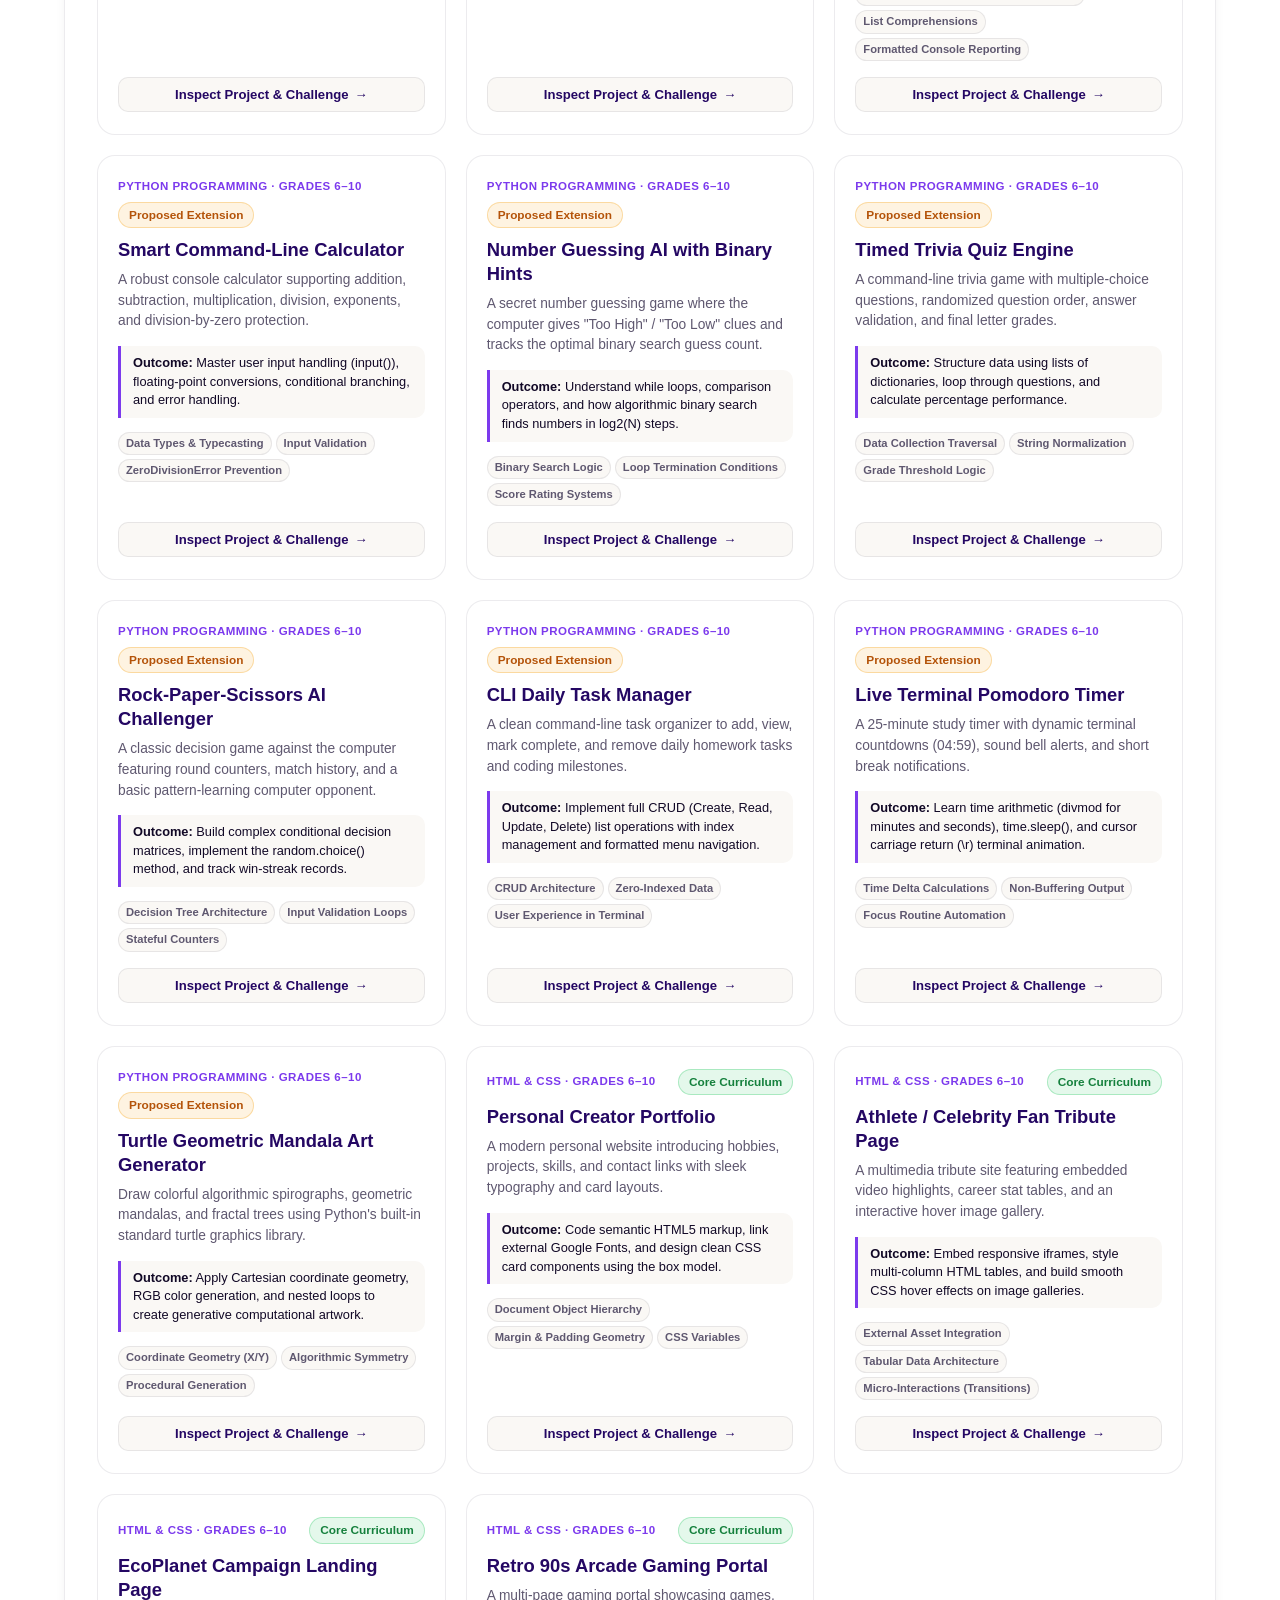
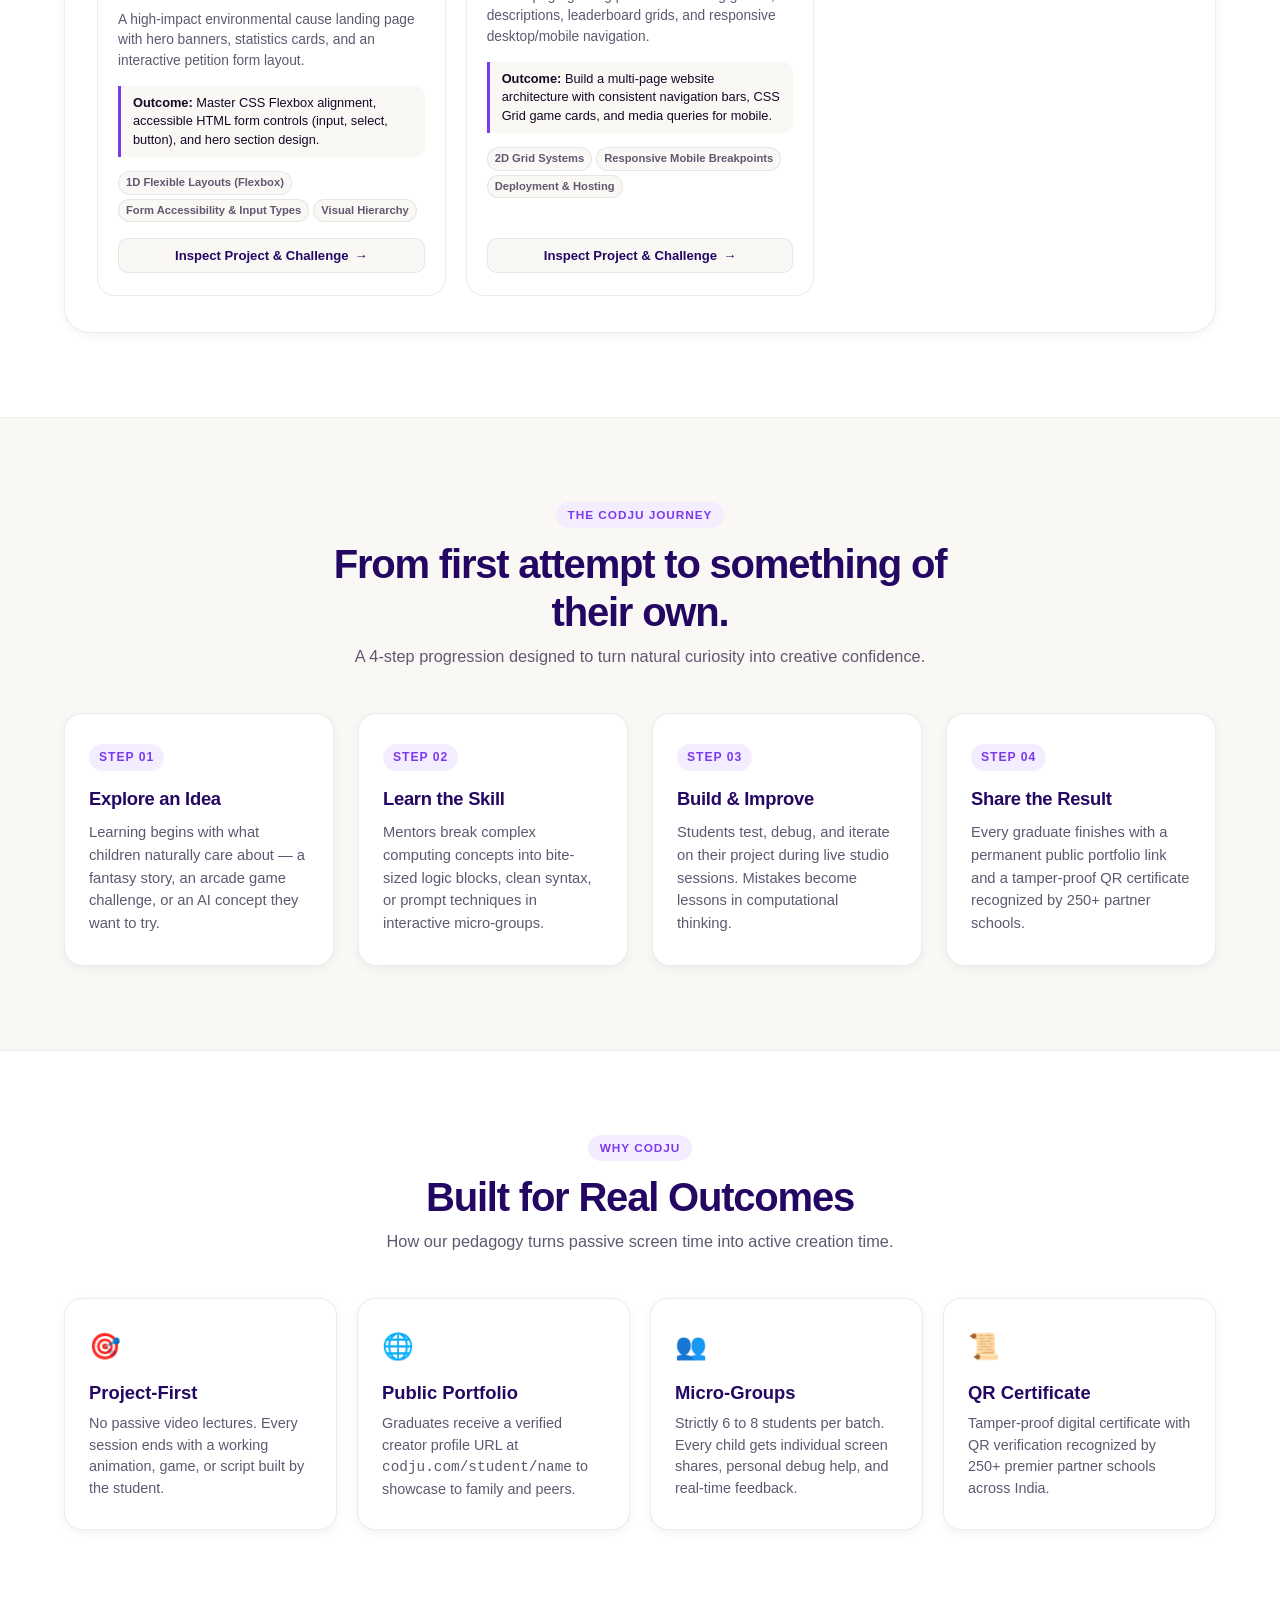
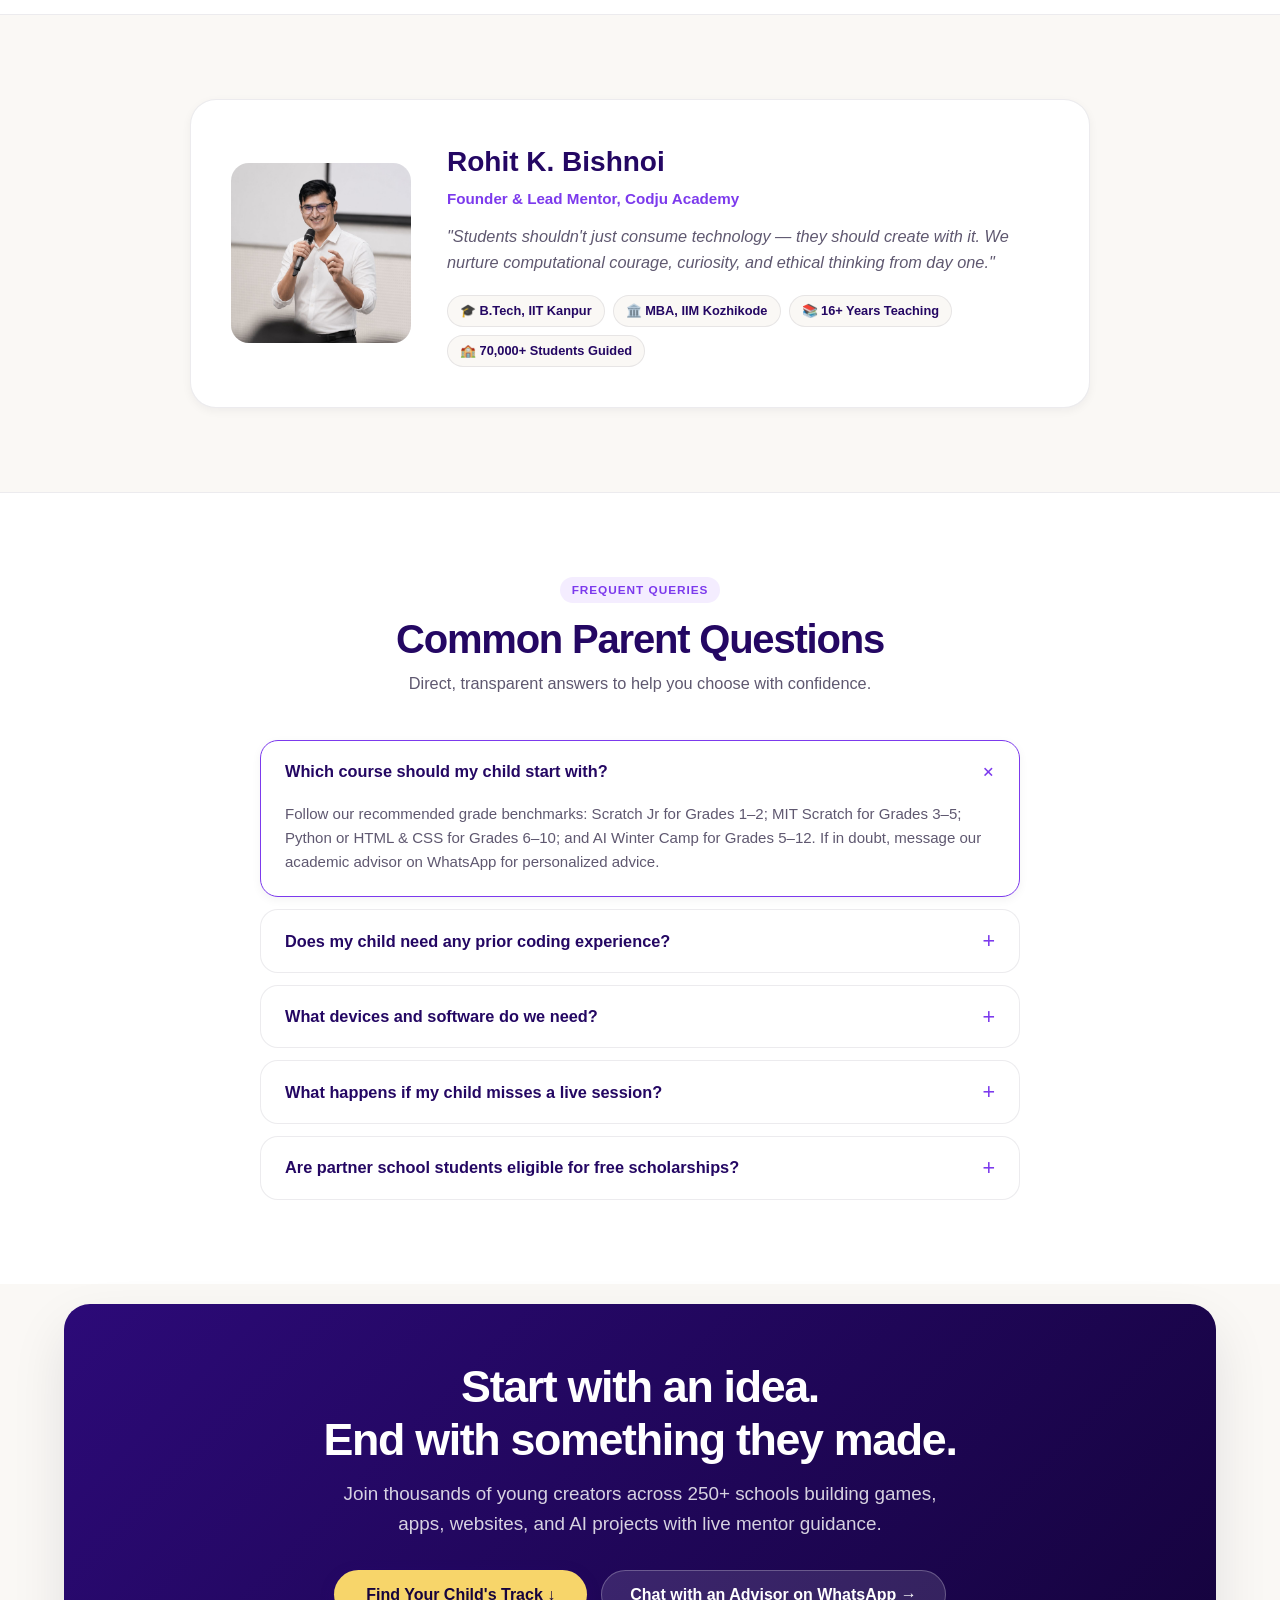
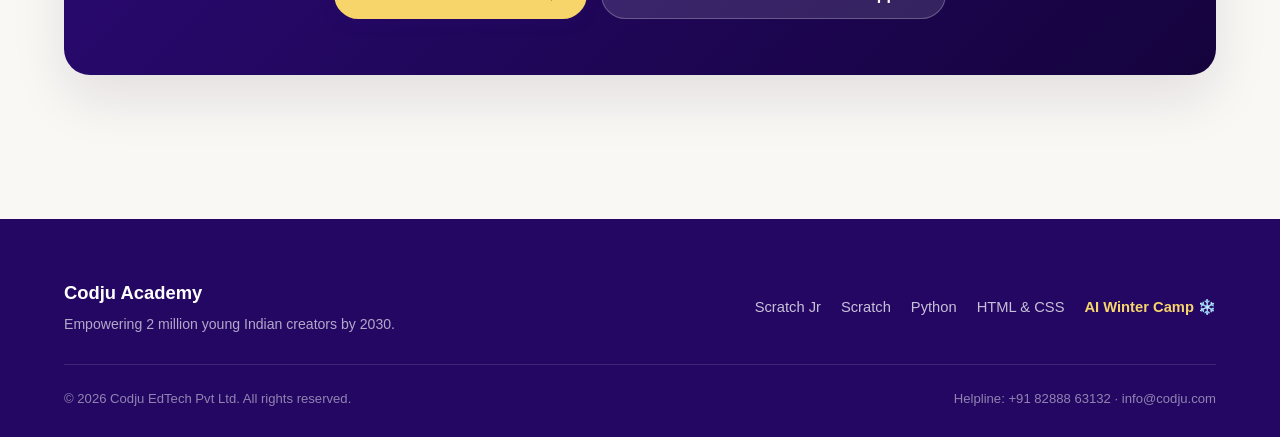
==== commit 67d06e3f: "feat: expand project research, course data models, and interactive project explorer" ====
--- a/index.html
+++ b/index.html
@@ -644,6 +644,122 @@
         </div>
 
       </div>
+
+      <!-- ========== INTERACTIVE CURRICULUM PROJECT EXPLORER ========== -->
+      <div class="project-explorer" id="project-explorer">
+        <div class="explorer-header">
+          <div class="explorer-title-box">
+            <h3>Curriculum Project Explorer</h3>
+            <p>Filter student projects and researched learning blueprints across all grades and formats.</p>
+          </div>
+          <div class="explorer-count-badge" id="explorer-count">Showing 20 Projects</div>
+        </div>
+
+        <div class="explorer-filter-bar">
+          <!-- Track Selector -->
+          <div class="explorer-tracks-nav" id="explorer-tracks">
+            <button type="button" class="explorer-tab-btn active" data-course="all">All Tracks</button>
+            <button type="button" class="explorer-tab-btn" data-course="scratch-junior">Scratch Junior (Grades 1–2)</button>
+            <button type="button" class="explorer-tab-btn" data-course="scratch">MIT Scratch (Grades 3–5)</button>
+            <button type="button" class="explorer-tab-btn" data-course="python">Python (Grades 6–10)</button>
+            <button type="button" class="explorer-tab-btn" data-course="html-css">HTML &amp; CSS (Grades 6–10)</button>
+          </div>
+
+          <!-- Category Pills -->
+          <div class="explorer-pills" id="explorer-cats">
+            <span class="explorer-pills-label">Format:</span>
+            <button type="button" class="explorer-pill-btn active" data-cat="all">All Types</button>
+            <button type="button" class="explorer-pill-btn" data-cat="games">🎮 Games &amp; Arcades</button>
+            <button type="button" class="explorer-pill-btn" data-cat="stories">📖 Stories &amp; Animation</button>
+            <button type="button" class="explorer-pill-btn" data-cat="apps">💻 Terminal Tools &amp; CLI</button>
+            <button type="button" class="explorer-pill-btn" data-cat="web">🌐 Live Websites</button>
+          </div>
+        </div>
+
+        <!-- Dynamic Grid of Project Explorer Cards -->
+        <div class="explorer-grid" id="explorer-grid">
+          <!-- Initial server-rendered / SEO cards -->
+          <div class="explorer-card">
+            <div>
+              <div class="explorer-card__top">
+                <span class="explorer-card__track">Scratch Junior · Grades 1–2</span>
+                <span class="badge-status badge-status--core">Core Curriculum</span>
+              </div>
+              <h4 class="explorer-card__title">The Enchanted Jungle</h4>
+              <p class="explorer-card__summary">A 3-scene interactive storybook where a baby panda navigates rain showers and speaks recorded animal dialogue.</p>
+              <div class="explorer-card__outcome"><strong>Outcome:</strong> Multi-scene animated story with voice recordings and scene transitions.</div>
+              <div class="explorer-card__concepts">
+                <span class="explorer-card__chip">Sequencing</span>
+                <span class="explorer-card__chip">Event Triggers</span>
+                <span class="explorer-card__chip">Sound FX</span>
+              </div>
+            </div>
+            <button type="button" class="explorer-card__btn" onclick="window.openCodjuProjectModal('sjr-jungle')">
+              <span>Inspect Project &amp; Challenge</span> &rarr;
+            </button>
+          </div>
+
+          <div class="explorer-card">
+            <div>
+              <div class="explorer-card__top">
+                <span class="explorer-card__track">MIT Scratch · Grades 3–5</span>
+                <span class="badge-status badge-status--core">Core Curriculum</span>
+              </div>
+              <h4 class="explorer-card__title">Cosmic Galaxy Defender</h4>
+              <p class="explorer-card__summary">Control a starship defending Earth from asteroid waves with laser cloning, energy shield power-ups, and live high-score counters.</p>
+              <div class="explorer-card__outcome"><strong>Outcome:</strong> Full top-down arcade game with projectile cloning and collision math.</div>
+              <div class="explorer-card__concepts">
+                <span class="explorer-card__chip">Cloning</span>
+                <span class="explorer-card__chip">Broadcasts</span>
+                <span class="explorer-card__chip">Variables</span>
+              </div>
+            </div>
+            <button type="button" class="explorer-card__btn" onclick="window.openCodjuProjectModal('scratch-galaxy')">
+              <span>Inspect Project &amp; Challenge</span> &rarr;
+            </button>
+          </div>
+
+          <div class="explorer-card">
+            <div>
+              <div class="explorer-card__top">
+                <span class="explorer-card__track">Python · Grades 6–10</span>
+                <span class="badge-status badge-status--core">Core Curriculum</span>
+              </div>
+              <h4 class="explorer-card__title">CyberQuest: Text RPG</h4>
+              <p class="explorer-card__summary">A modular command-line RPG featuring player health stats, inventory dictionaries, random monster encounters, and combat loops.</p>
+              <div class="explorer-card__outcome"><strong>Outcome:</strong> Structured Python game with while loops, dictionaries, and randomized battle logic.</div>
+              <div class="explorer-card__concepts">
+                <span class="explorer-card__chip">Dictionaries</span>
+                <span class="explorer-card__chip">While Loops</span>
+                <span class="explorer-card__chip">Functions</span>
+              </div>
+            </div>
+            <button type="button" class="explorer-card__btn" onclick="window.openCodjuProjectModal('python-rpg')">
+              <span>Inspect Project &amp; Challenge</span> &rarr;
+            </button>
+          </div>
+
+          <div class="explorer-card">
+            <div>
+              <div class="explorer-card__top">
+                <span class="explorer-card__track">HTML &amp; CSS · Grades 6–10</span>
+                <span class="badge-status badge-status--core">Core Curriculum</span>
+              </div>
+              <h4 class="explorer-card__title">Personal Creator Portfolio</h4>
+              <p class="explorer-card__summary">A personal website introducing hobbies, achievements, bio, and social links with modern typography and card styling.</p>
+              <div class="explorer-card__outcome"><strong>Outcome:</strong> Semantic HTML5 website with external Google Fonts and CSS custom properties.</div>
+              <div class="explorer-card__concepts">
+                <span class="explorer-card__chip">HTML5 Semantics</span>
+                <span class="explorer-card__chip">Box Model</span>
+                <span class="explorer-card__chip">CSS Variables</span>
+              </div>
+            </div>
+            <button type="button" class="explorer-card__btn" onclick="window.openCodjuProjectModal('web-portfolio')">
+              <span>Inspect Project &amp; Challenge</span> &rarr;
+            </button>
+          </div>
+        </div>
+      </div>
     </div>
   </section>
 
@@ -965,6 +1081,79 @@
         }
       });
     });
+
+    // --- Curriculum Project Explorer Controller ---
+    let currentExplorerTrack = 'all';
+    let currentExplorerCat = 'all';
+
+    function renderExplorerGrid() {
+      const grid = document.getElementById('explorer-grid');
+      const countEl = document.getElementById('explorer-count');
+      if (!grid || !window.filterCodjuProjects) return;
+
+      const results = window.filterCodjuProjects({
+        course: currentExplorerTrack,
+        category: currentExplorerCat
+      });
+
+      if (countEl) {
+        countEl.textContent = `Showing ${results.length} Projects`;
+      }
+
+      grid.innerHTML = results.map(p => {
+        const isCore = p.verificationStatus.includes('Core');
+        const badge = isCore 
+          ? `<span class="badge-status badge-status--core">Core Curriculum</span>`
+          : `<span class="badge-status badge-status--proposed">Proposed Extension</span>`;
+
+        return `
+          <div class="explorer-card">
+            <div>
+              <div class="explorer-card__top">
+                <span class="explorer-card__track">${p.course} · ${p.gradeRange}</span>
+                ${badge}
+              </div>
+              <h4 class="explorer-card__title">${p.title}</h4>
+              <p class="explorer-card__summary">${p.summary}</p>
+              <div class="explorer-card__outcome">
+                <strong>Outcome:</strong> ${p.studentOutcome}
+              </div>
+              <div class="explorer-card__concepts">
+                ${p.learningConcepts.slice(0, 3).map(c => `<span class="explorer-card__chip">${c}</span>`).join('')}
+              </div>
+            </div>
+            <button type="button" class="explorer-card__btn" onclick="window.openCodjuProjectModal('${p.id}')">
+              <span>Inspect Project &amp; Challenge</span> &rarr;
+            </button>
+          </div>
+        `;
+      }).join('');
+    }
+
+    // Set up tab events
+    document.querySelectorAll('.explorer-tab-btn').forEach(btn => {
+      btn.addEventListener('click', () => {
+        document.querySelectorAll('.explorer-tab-btn').forEach(b => b.classList.remove('active'));
+        btn.classList.add('active');
+        currentExplorerTrack = btn.dataset.course;
+        renderExplorerGrid();
+      });
+    });
+
+    document.querySelectorAll('.explorer-pill-btn').forEach(btn => {
+      btn.addEventListener('click', () => {
+        document.querySelectorAll('.explorer-pill-btn').forEach(b => b.classList.remove('active'));
+        btn.classList.add('active');
+        currentExplorerCat = btn.dataset.cat;
+        renderExplorerGrid();
+      });
+    });
+
+    // Initialize once window and projects-data load
+    window.addEventListener('DOMContentLoaded', () => {
+      renderExplorerGrid();
+    });
   </script>
+  <script src="projects-data.js"></script>
 </body>
 </html>
--- a/index.css
+++ b/index.css
@@ -2889,15 +2889,590 @@
 }
 
 /* ==========================================================================
-   RESPONSIVE BREAKPOINTS
+   PROJECT DETAILS MODAL (ACCESSIBLE POPUP INSPECTOR)
    ========================================================================== */
-@media (max-width: 1200px) {
-  .btn-whatsapp .wa-label-desktop { display: none; }
-  .btn-whatsapp .wa-label-compact { display: inline; }
-  .btn-cta-primary .cta-label-desktop { display: none; }
-  .btn-cta-primary .cta-label-compact { display: inline; }
-  .tools-grid { grid-template-columns: repeat(4, 1fr); }
-}
+.p-modal-overlay {
+  position: fixed;
+  inset: 0;
+  z-index: 99999;
+  display: flex;
+  align-items: center;
+  justify-content: center;
+  padding: 20px;
+  opacity: 0;
+  visibility: hidden;
+  transition: opacity 0.25s ease, visibility 0.25s ease;
+}
+
+.p-modal-overlay.active {
+  opacity: 1;
+  visibility: visible;
+}
+
+.p-modal-backdrop {
+  position: absolute;
+  inset: 0;
+  background: rgba(16, 5, 45, 0.65);
+  backdrop-filter: blur(8px);
+  -webkit-backdrop-filter: blur(8px);
+}
+
+.p-modal-container {
+  position: relative;
+  z-index: 2;
+  background: #ffffff;
+  border-radius: var(--radius-lg);
+  max-width: 680px;
+  width: 100%;
+  max-height: 90vh;
+  overflow-y: auto;
+  box-shadow: 0 24px 60px rgba(44, 10, 120, 0.25);
+  border: 1px solid var(--border);
+  transform: translateY(20px) scale(0.97);
+  transition: transform 0.25s cubic-bezier(0.16, 1, 0.3, 1);
+  padding: 32px;
+}
+
+.p-modal-overlay.active .p-modal-container {
+  transform: translateY(0) scale(1);
+}
+
+.p-modal-close {
+  position: absolute;
+  top: 18px;
+  right: 18px;
+  background: var(--bg);
+  border: 1px solid var(--border);
+  width: 36px;
+  height: 36px;
+  border-radius: 50%;
+  font-size: 1.4rem;
+  line-height: 1;
+  color: var(--text);
+  cursor: pointer;
+  display: flex;
+  align-items: center;
+  justify-content: center;
+  transition: background 0.15s, transform 0.15s;
+}
+
+.p-modal-close:hover {
+  background: var(--purple-deep);
+  color: #ffffff;
+  transform: rotate(90deg);
+}
+
+.p-modal-meta {
+  display: flex;
+  align-items: center;
+  gap: 8px;
+  font-size: 0.8rem;
+  font-weight: 700;
+  text-transform: uppercase;
+  letter-spacing: 0.05em;
+  color: var(--purple);
+  margin-bottom: 6px;
+  flex-wrap: wrap;
+}
+
+.p-modal-title {
+  font-size: 1.6rem;
+  font-weight: 800;
+  color: var(--purple-deep);
+  line-height: 1.25;
+}
+
+.p-modal-summary {
+  font-size: 0.96rem;
+  color: var(--text-muted);
+  line-height: 1.55;
+  margin: 14px 0 20px;
+  padding-bottom: 16px;
+  border-bottom: 1px solid var(--border);
+}
+
+.p-modal-grid {
+  display: flex;
+  flex-direction: column;
+  gap: 16px;
+}
+
+.p-modal-block {
+  background: var(--bg);
+  border: 1px solid var(--border);
+  border-radius: var(--radius-sm);
+  padding: 16px 18px;
+}
+
+.p-modal-block--highlight {
+  background: rgba(247, 213, 106, 0.14);
+  border: 1px solid rgba(247, 213, 106, 0.5);
+}
+
+.p-modal-block__header {
+  display: flex;
+  align-items: center;
+  gap: 8px;
+  margin-bottom: 8px;
+}
+
+.p-modal-icon {
+  font-size: 1.1rem;
+}
+
+.p-modal-block__title {
+  font-size: 0.88rem;
+  font-weight: 800;
+  color: var(--purple-deep);
+  text-transform: uppercase;
+  letter-spacing: 0.04em;
+  margin: 0;
+}
+
+.p-modal-text {
+  font-size: 0.92rem;
+  color: var(--text);
+  line-height: 1.55;
+  margin: 0;
+}
+
+.p-modal-concepts {
+  display: flex;
+  gap: 6px;
+  flex-wrap: wrap;
+  margin-top: 6px;
+}
+
+.concept-chip {
+  background: #ffffff;
+  border: 1px solid var(--border);
+  font-size: 0.78rem;
+  font-weight: 700;
+  color: var(--purple-deep);
+  padding: 4px 10px;
+  border-radius: var(--radius-full);
+}
+
+.p-modal-curr-info {
+  font-size: 0.88rem;
+  color: var(--text);
+  line-height: 1.6;
+}
+
+.p-modal-footer {
+  margin-top: 24px;
+  padding-top: 18px;
+  border-top: 1px solid var(--border);
+  display: flex;
+  justify-content: flex-end;
+}
+
+.p-modal-action-btn {
+  display: inline-flex;
+  align-items: center;
+  gap: 8px;
+  background: var(--purple-deep);
+  color: #ffffff;
+  font-weight: 700;
+  font-size: 0.88rem;
+  padding: 10px 20px;
+  border-radius: var(--radius-md);
+  text-decoration: none;
+  transition: background var(--ease), transform var(--ease);
+}
+
+.p-modal-action-btn:hover {
+  background: var(--purple);
+  transform: translateY(-2px);
+}
+
+/* Status Badges */
+.badge-status {
+  display: inline-flex;
+  align-items: center;
+  gap: 4px;
+  font-size: 0.74rem;
+  font-weight: 700;
+  padding: 3px 10px;
+  border-radius: var(--radius-full);
+}
+
+.badge-status--core {
+  background: rgba(34, 197, 94, 0.12);
+  color: #15803d;
+  border: 1px solid rgba(34, 197, 94, 0.3);
+}
+
+.badge-status--proposed {
+  background: rgba(245, 158, 11, 0.12);
+  color: #b45309;
+  border: 1px solid rgba(245, 158, 11, 0.3);
+}
+
+/* ==========================================================================
+   PROJECT EXPLORER & FILTER SYSTEM
+   ========================================================================== */
+.project-explorer {
+  margin-top: 48px;
+  background: var(--surface);
+  border: 1px solid var(--border);
+  border-radius: var(--radius-lg);
+  padding: 36px 32px;
+  box-shadow: var(--shadow-sm);
+}
+
+.explorer-header {
+  display: flex;
+  align-items: center;
+  justify-content: space-between;
+  margin-bottom: 24px;
+  flex-wrap: wrap;
+  gap: 16px;
+}
+
+.explorer-title-box h3 {
+  font-size: 1.35rem;
+  font-weight: 800;
+  color: var(--purple-deep);
+  margin-bottom: 4px;
+}
+
+.explorer-title-box p {
+  font-size: 0.88rem;
+  color: var(--text-muted);
+}
+
+.explorer-count-badge {
+  background: var(--bg);
+  border: 1px solid var(--border);
+  padding: 6px 14px;
+  border-radius: var(--radius-full);
+  font-size: 0.82rem;
+  font-weight: 700;
+  color: var(--purple-deep);
+}
+
+.explorer-filter-bar {
+  display: flex;
+  flex-direction: column;
+  gap: 14px;
+  margin-bottom: 28px;
+  padding-bottom: 20px;
+  border-bottom: 1px solid var(--border);
+}
+
+.explorer-tracks-nav {
+  display: flex;
+  gap: 8px;
+  flex-wrap: wrap;
+}
+
+.explorer-tab-btn {
+  background: var(--bg);
+  border: 1px solid var(--border);
+  color: var(--text-muted);
+  font-size: 0.82rem;
+  font-weight: 700;
+  padding: 8px 16px;
+  border-radius: var(--radius-full);
+  cursor: pointer;
+  transition: all var(--ease);
+}
+
+.explorer-tab-btn:hover {
+  background: #ffffff;
+  color: var(--purple-deep);
+  border-color: var(--purple);
+}
+
+.explorer-tab-btn.active {
+  background: var(--purple-deep);
+  color: #ffffff;
+  border-color: var(--purple-deep);
+}
+
+.explorer-pills {
+  display: flex;
+  align-items: center;
+  gap: 8px;
+  flex-wrap: wrap;
+}
+
+.explorer-pills-label {
+  font-size: 0.78rem;
+  font-weight: 800;
+  color: var(--text-light);
+  text-transform: uppercase;
+  letter-spacing: 0.05em;
+  margin-right: 4px;
+}
+
+.explorer-pill-btn {
+  background: transparent;
+  border: 1px solid var(--border);
+  color: var(--text-muted);
+  font-size: 0.76rem;
+  font-weight: 600;
+  padding: 4px 12px;
+  border-radius: var(--radius-full);
+  cursor: pointer;
+  transition: all 0.15s ease;
+}
+
+.explorer-pill-btn:hover {
+  background: var(--bg);
+  color: var(--purple-deep);
+}
+
+.explorer-pill-btn.active {
+  background: rgba(124, 58, 237, 0.1);
+  color: var(--purple-deep);
+  border-color: var(--purple);
+  font-weight: 700;
+}
+
+.explorer-grid {
+  display: grid;
+  grid-template-columns: repeat(3, 1fr);
+  gap: 20px;
+}
+
+.explorer-card {
+  background: #ffffff;
+  border: 1px solid var(--border);
+  border-radius: var(--radius-md);
+  padding: 22px 20px;
+  display: flex;
+  flex-direction: column;
+  justify-content: space-between;
+  transition: transform var(--ease), box-shadow var(--ease), border-color var(--ease);
+}
+
+.explorer-card:hover {
+  transform: translateY(-3px);
+  box-shadow: var(--shadow-md);
+  border-color: var(--purple);
+}
+
+.explorer-card__top {
+  display: flex;
+  align-items: center;
+  justify-content: space-between;
+  margin-bottom: 10px;
+  flex-wrap: wrap;
+  gap: 6px;
+}
+
+.explorer-card__track {
+  font-size: 0.72rem;
+  font-weight: 800;
+  color: var(--purple);
+  text-transform: uppercase;
+  letter-spacing: 0.04em;
+}
+
+.explorer-card__title {
+  font-size: 1.15rem;
+  font-weight: 800;
+  color: var(--purple-deep);
+  margin-bottom: 8px;
+  line-height: 1.3;
+}
+
+.explorer-card__summary {
+  font-size: 0.86rem;
+  color: var(--text-muted);
+  line-height: 1.5;
+  margin-bottom: 14px;
+}
+
+.explorer-card__outcome {
+  background: var(--bg);
+  border-left: 3px solid var(--purple);
+  padding: 8px 12px;
+  font-size: 0.8rem;
+  color: var(--text);
+  line-height: 1.45;
+  margin-bottom: 14px;
+  border-radius: 0 var(--radius-sm) var(--radius-sm) 0;
+}
+
+.explorer-card__concepts {
+  display: flex;
+  gap: 4px;
+  flex-wrap: wrap;
+  margin-bottom: 16px;
+}
+
+.explorer-card__chip {
+  font-size: 0.7rem;
+  font-weight: 600;
+  background: var(--bg);
+  border: 1px solid var(--border);
+  color: var(--text-muted);
+  padding: 2px 7px;
+  border-radius: var(--radius-full);
+}
+
+.explorer-card__btn {
+  background: var(--bg);
+  border: 1px solid var(--border);
+  color: var(--purple-deep);
+  font-size: 0.82rem;
+  font-weight: 700;
+  padding: 9px 14px;
+  border-radius: var(--radius-sm);
+  cursor: pointer;
+  width: 100%;
+  display: flex;
+  align-items: center;
+  justify-content: center;
+  gap: 6px;
+  transition: all 0.15s ease;
+}
+
+.explorer-card__btn:hover {
+  background: var(--purple-deep);
+  color: #ffffff;
+  border-color: var(--purple-deep);
+}
+
+/* ==========================================================================
+   COURSE PAGE SHOWCASE ENHANCEMENTS
+   ========================================================================== */
+.p-card-showcase .p-blueprint-btn {
+  margin-top: 14px;
+  width: 100%;
+  background: var(--bg);
+  border: 1px solid var(--border);
+  color: var(--accent, var(--purple-deep));
+  font-size: 0.82rem;
+  font-weight: 700;
+  padding: 8px 12px;
+  border-radius: var(--radius-sm);
+  cursor: pointer;
+  display: inline-flex;
+  align-items: center;
+  justify-content: center;
+  gap: 6px;
+  transition: background 0.15s, color 0.15s;
+}
+
+.p-card-showcase .p-blueprint-btn:hover {
+  background: var(--accent, var(--purple-deep));
+  color: #ffffff;
+}
+
+.p-challenge-callout {
+  background: rgba(247, 213, 106, 0.12);
+  border: 1px solid rgba(247, 213, 106, 0.5);
+  border-radius: var(--radius-sm);
+  padding: 10px 12px;
+  margin-top: 12px;
+  font-size: 0.8rem;
+  color: var(--text);
+  line-height: 1.45;
+}
+
+.p-challenge-callout strong {
+  color: var(--purple-deep);
+}
+
+/* Lab & Researched Extensions Accordion on Course Pages */
+.project-lab-section {
+  margin-top: 36px;
+  background: var(--bg);
+  border: 1px solid var(--border);
+  border-radius: var(--radius-md);
+  padding: 24px;
+}
+
+.project-lab-toggle {
+  display: flex;
+  align-items: center;
+  justify-content: space-between;
+  width: 100%;
+  background: none;
+  border: none;
+  cursor: pointer;
+  padding: 0;
+  text-align: left;
+}
+
+.project-lab-toggle h3 {
+  font-size: 1.15rem;
+  font-weight: 800;
+  color: var(--purple-deep);
+}
+
+.project-lab-toggle p {
+  font-size: 0.85rem;
+  color: var(--text-muted);
+  margin-top: 2px;
+}
+
+.project-lab-icon {
+  font-size: 1.4rem;
+  color: var(--purple);
+  transition: transform 0.25s ease;
+}
+
+.project-lab-toggle[aria-expanded="true"] .project-lab-icon {
+  transform: rotate(180deg);
+}
+
+.project-lab-content {
+  display: none;
+  margin-top: 24px;
+  padding-top: 20px;
+  border-top: 1px solid var(--border);
+}
+
+.project-lab-content.active {
+  display: grid;
+  grid-template-columns: repeat(2, 1fr);
+  gap: 16px;
+}
+
+.lab-card {
+  background: #ffffff;
+  border: 1px solid var(--border);
+  border-radius: var(--radius-sm);
+  padding: 16px;
+  display: flex;
+  flex-direction: column;
+  justify-content: space-between;
+}
+
+.lab-card__header {
+  display: flex;
+  align-items: flex-start;
+  justify-content: space-between;
+  gap: 8px;
+  margin-bottom: 6px;
+}
+
+.lab-card__title {
+  font-size: 0.98rem;
+  font-weight: 800;
+  color: var(--purple-deep);
+}
+
+.lab-card__desc {
+  font-size: 0.82rem;
+  color: var(--text-muted);
+  line-height: 1.45;
+  margin-bottom: 10px;
+}
+
+.lab-card__module {
+  font-size: 0.74rem;
+  font-weight: 700;
+  color: var(--purple);
+  margin-bottom: 8px;
+}
+
+
 
 @media (max-width: 1040px) {
   .nav__menu-wrap { display: none; }
@@ -2924,6 +3499,8 @@
   .stats-strip { gap: 24px; }
   .ptab-pane { grid-template-columns: 1fr; }
   .tools-grid { grid-template-columns: repeat(3, 1fr); }
+  .explorer-grid { grid-template-columns: 1fr; }
+  .project-lab-content.active { grid-template-columns: 1fr; }
 }
 
 @media (max-width: 680px) {
@@ -2950,6 +3527,8 @@
   .curriculum-panel { padding: 24px 20px; }
   .price-box { padding: 32px 20px; }
   .sticky-timer-wrap { display: none !important; }
+  .p-modal-container { padding: 22px 16px; }
+  .project-explorer { padding: 24px 16px; }
 }
 
 /* Reduced motion preference */
